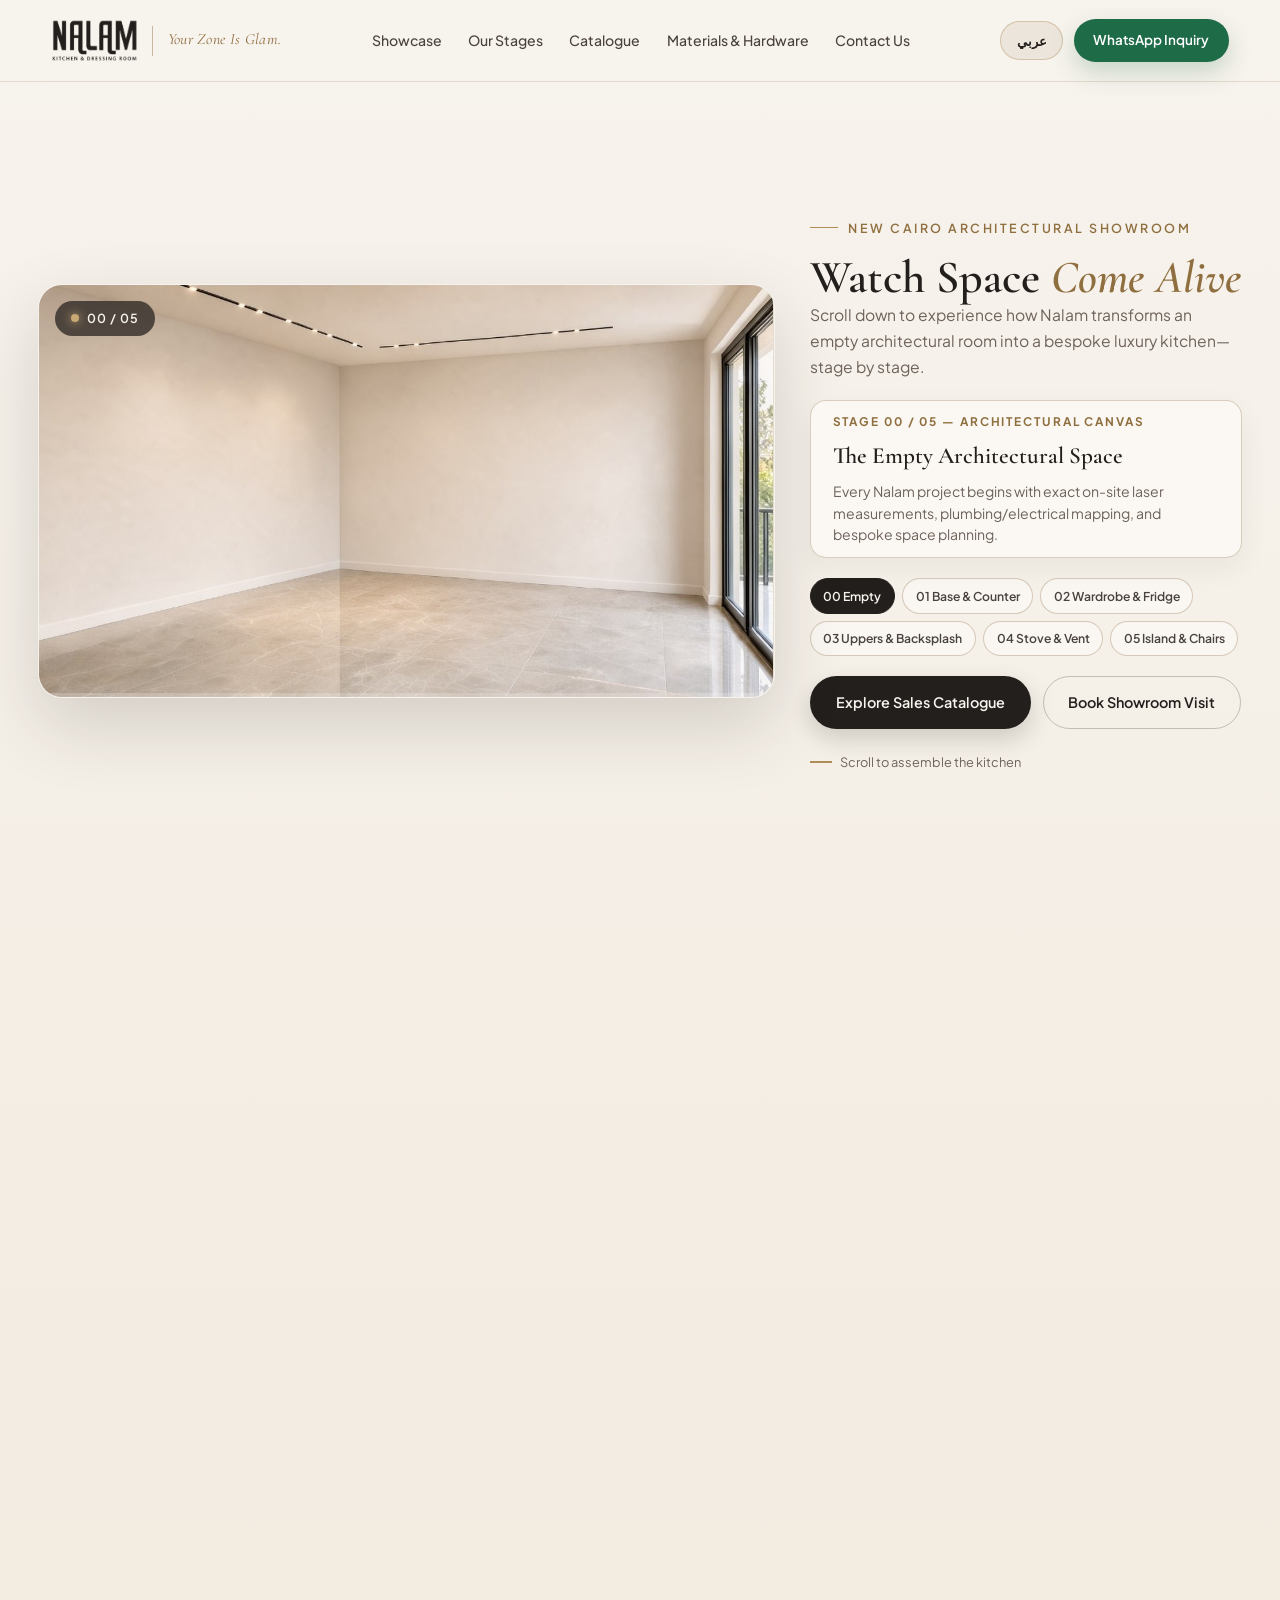
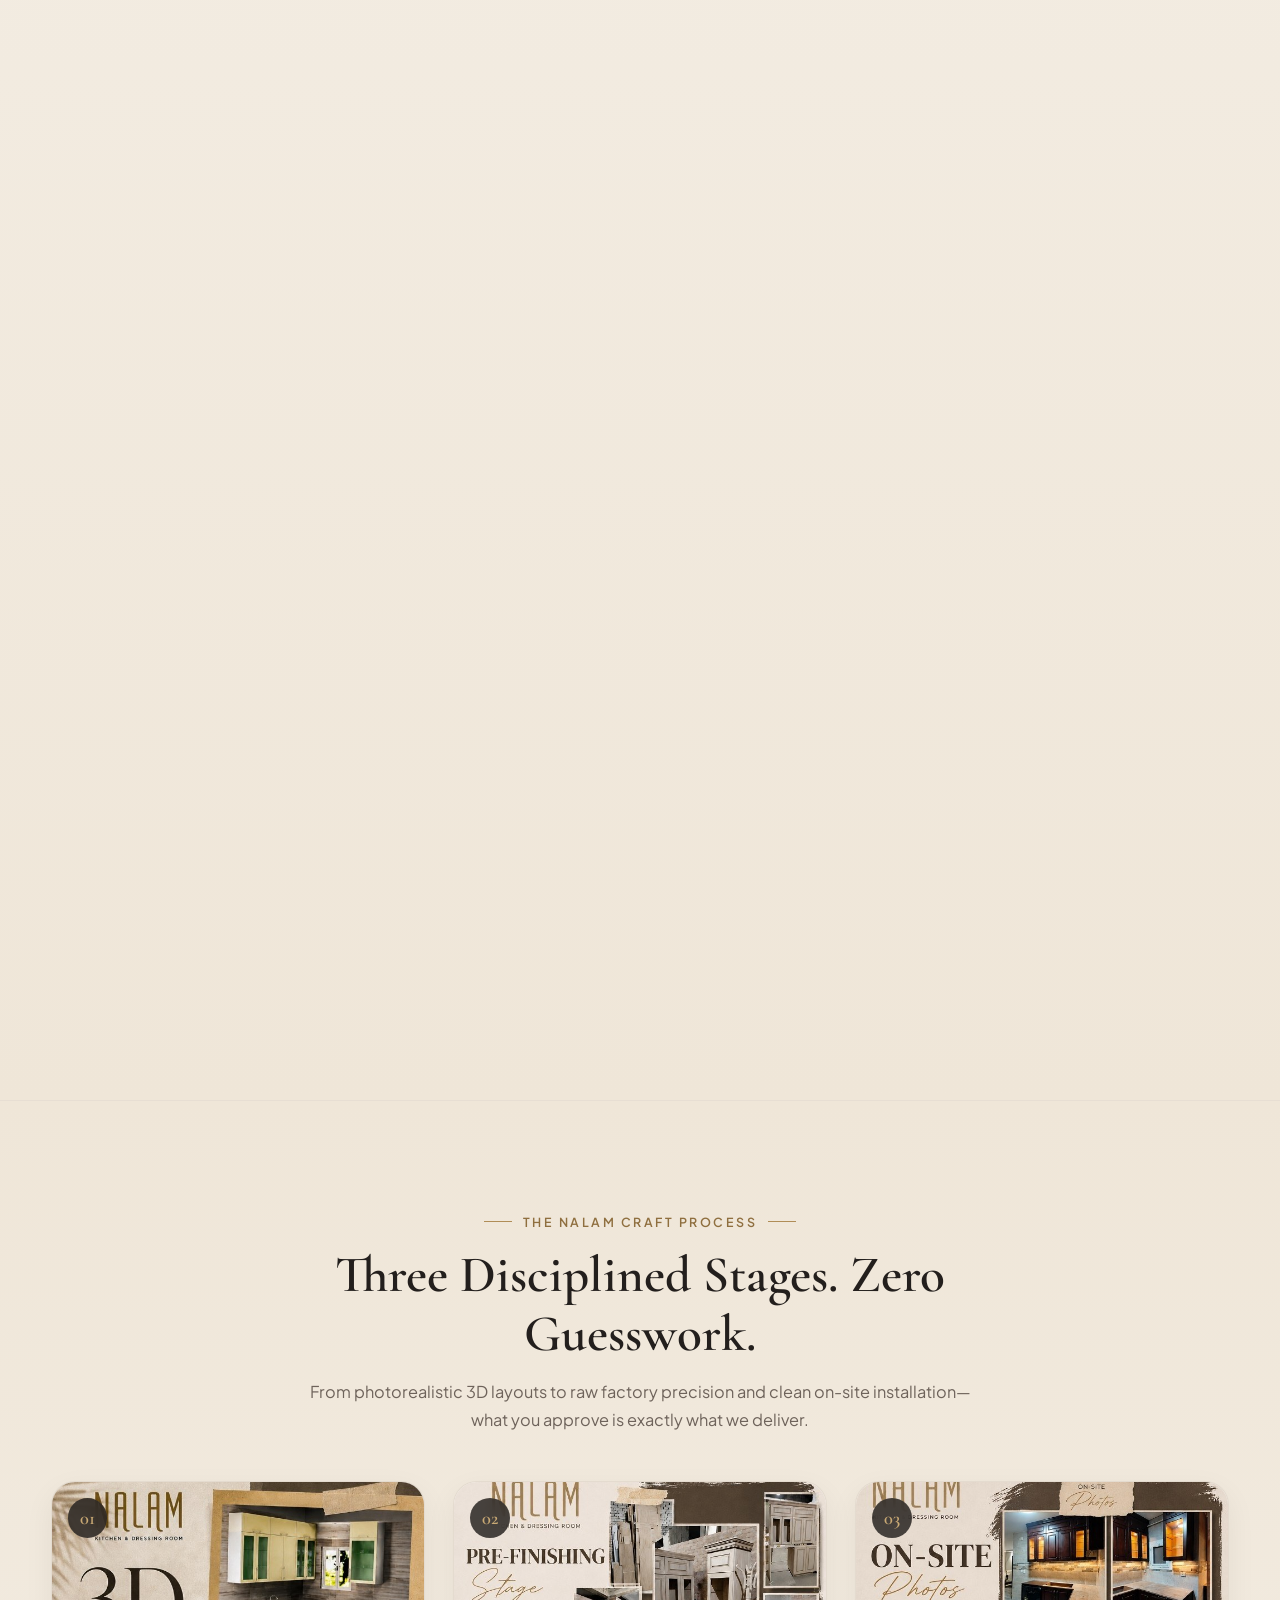
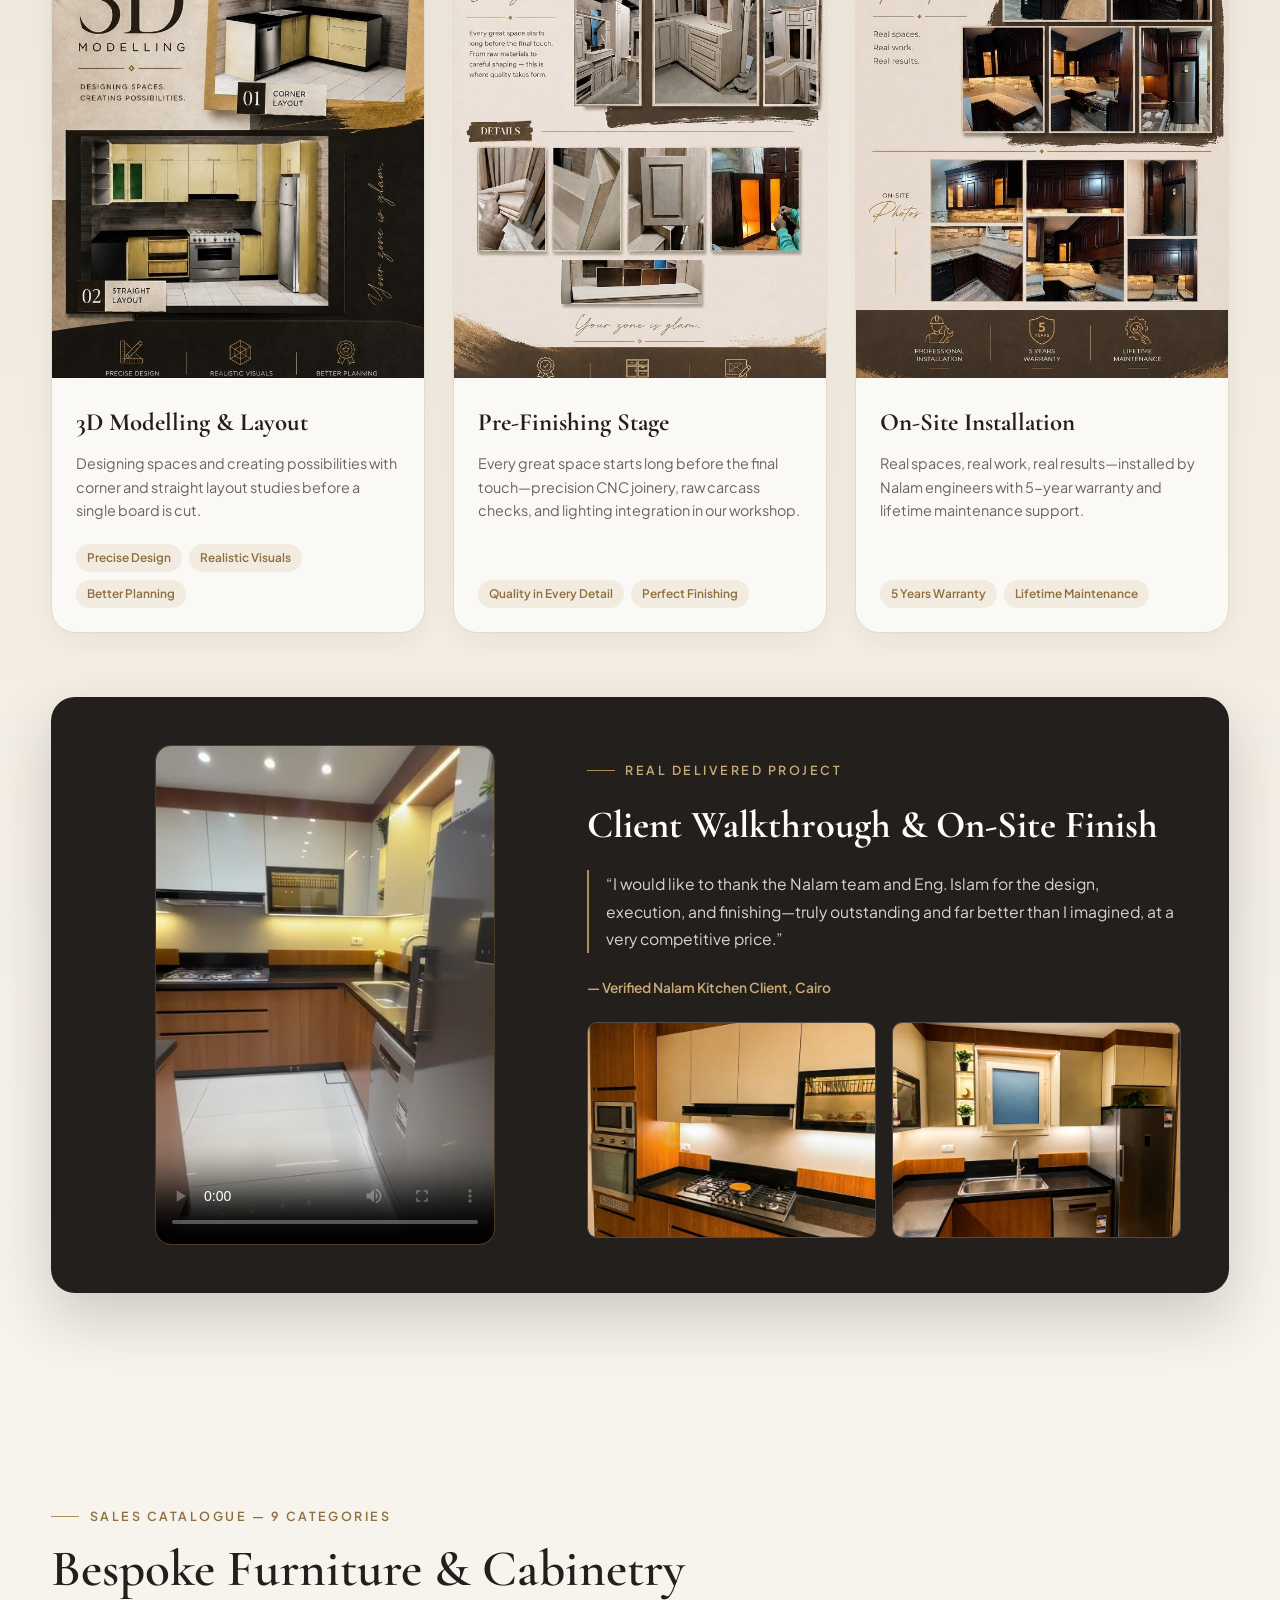
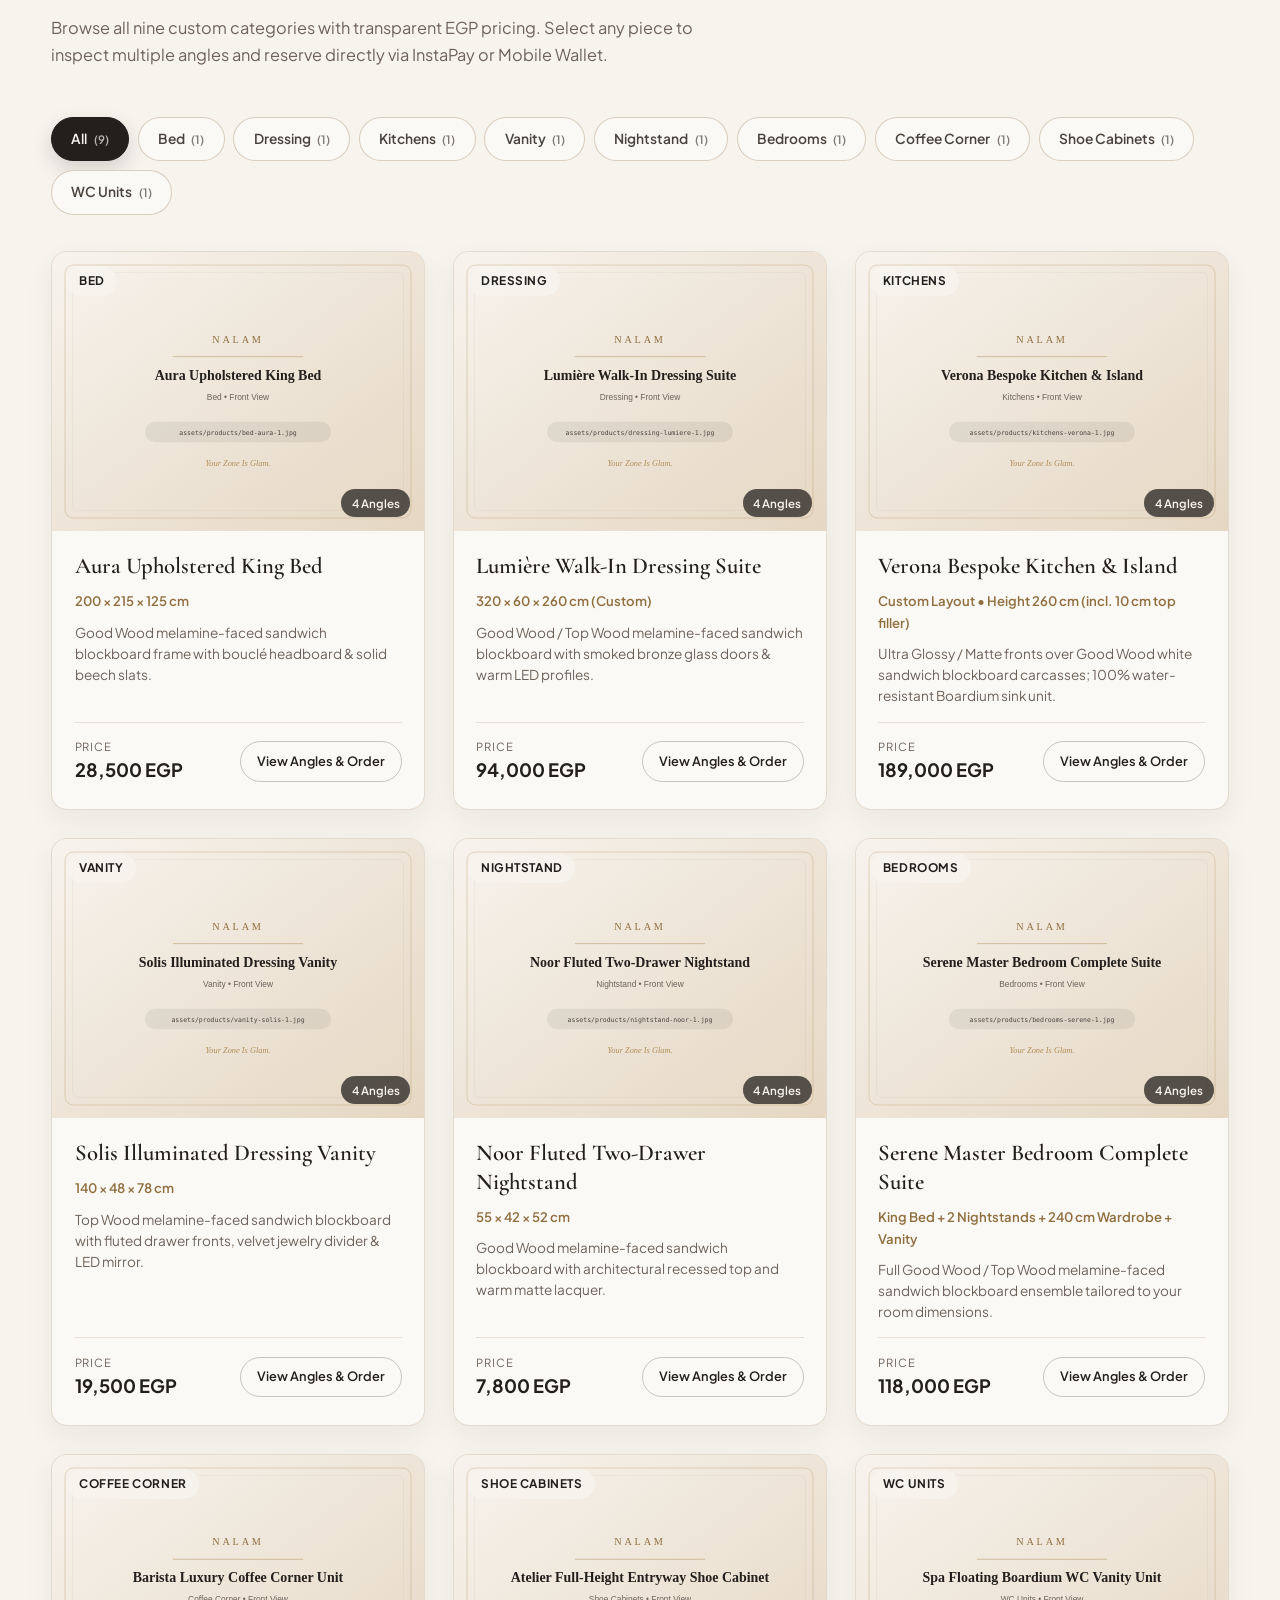
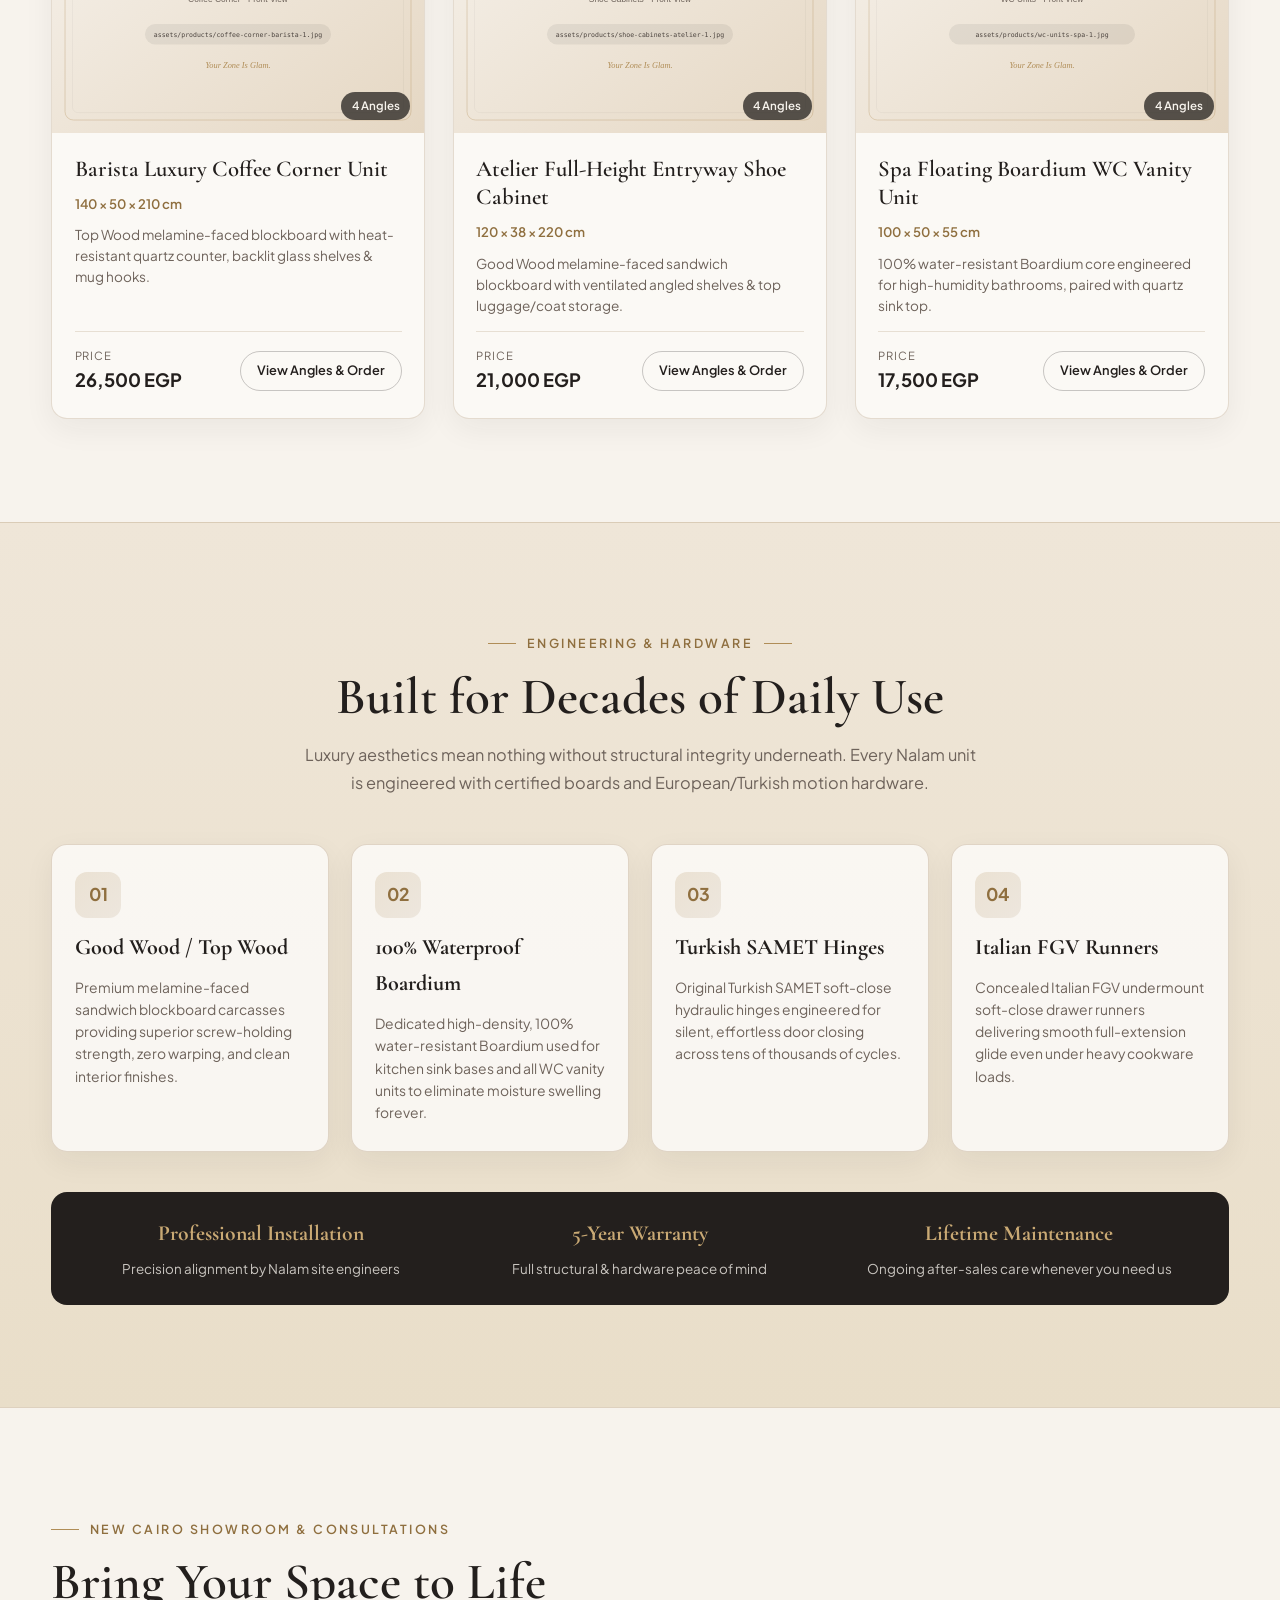
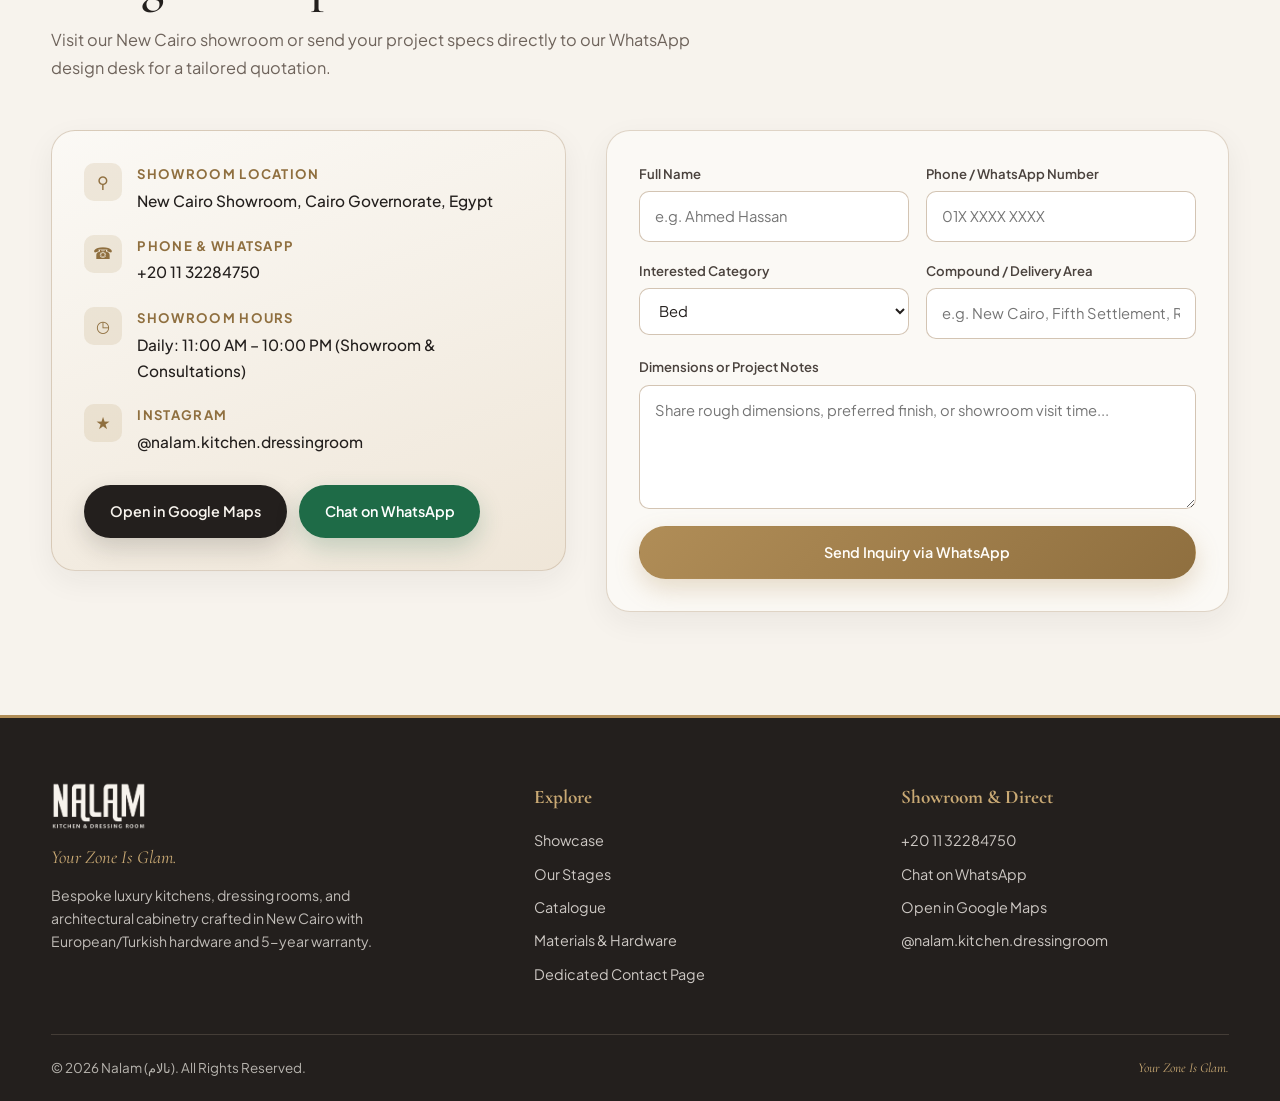
==== index.html @ 6b7f54b6 "Last Sync: 2026-11-19 06:26 (Mobile)" ====
<!DOCTYPE html>
<html lang="en" dir="ltr">
<head>
  <meta charset="UTF-8">
  <meta name="viewport" content="width=device-width, initial-scale=1.0">
  <title>Nalam (نالام) — Custom Kitchens, Dressing Rooms &amp; Luxury Furniture | New Cairo</title>
  <meta name="description" content="Nalam (نالام) — Your Zone Is Glam. Luxury custom kitchens, dressing rooms, and bespoke furniture crafted in New Cairo, Egypt with Good Wood, Boardium, SAMET, and FGV hardware.">
  <link rel="preconnect" href="https://fonts.googleapis.com">
  <link rel="preconnect" href="https://fonts.gstatic.com" crossorigin>
  <link href="https://fonts.googleapis.com/css2?family=Amiri:wght@400;700&family=Cairo:wght@400;500;600;700&family=Cormorant+Garamond:ital,wght@0,500;0,600;0,700;1,400;1,600&family=Plus+Jakarta+Sans:wght@400;500;600;700&display=swap" rel="stylesheet">
  <link rel="stylesheet" href="css/style.css">
</head>
<body>

  <!-- Sticky Glassmorphism Beige Header -->
  <header class="site-header" id="top">
    <div class="container header-inner">
      <a href="#top" class="brand-lockup" aria-label="Nalam Home">
        <img src="assets/logo.png" alt="Nalam — Kitchen &amp; Dressing Room" class="brand-logo">
        <span class="brand-divider" aria-hidden="true"></span>
        <span class="brand-slogan">Your Zone Is Glam.</span>
      </a>

      <nav aria-label="Primary Navigation">
        <ul class="nav-links">
          <li><a href="#showcase" data-i18n="nav_showcase">Showcase</a></li>
          <li><a href="#stages" data-i18n="nav_stages">Our Stages</a></li>
          <li><a href="#catalogue" data-i18n="nav_catalogue">Catalogue</a></li>
          <li><a href="#materials" data-i18n="nav_materials">Materials &amp; Hardware</a></li>
          <li><a href="contact.html" data-i18n="nav_contact">Contact Us</a></li>
        </ul>
      </nav>

      <div class="header-actions">
        <button type="button" class="lang-toggle" data-lang-toggle aria-label="Switch Language">
          <span data-i18n="lang_btn">عربي</span>
        </button>
        <a href="https://wa.me/201132284750" target="_blank" rel="noopener noreferrer" class="btn btn-wa header-wa" data-i18n="nav_wa">WhatsApp Inquiry</a>
        <button type="button" class="menu-btn" id="mobileMenuBtn" aria-label="Menu" aria-expanded="false">&#9776;</button>
      </div>
    </div>
  </header>

  <!-- Mobile Navigation Drawer -->
  <div class="mobile-drawer" id="mobileDrawer">
    <ul>
      <li><a href="#showcase" data-i18n="nav_showcase">Showcase</a></li>
      <li><a href="#stages" data-i18n="nav_stages">Our Stages</a></li>
      <li><a href="#catalogue" data-i18n="nav_catalogue">Catalogue</a></li>
      <li><a href="#materials" data-i18n="nav_materials">Materials &amp; Hardware</a></li>
      <li><a href="contact.html" data-i18n="nav_contact">Contact Us</a></li>
    </ul>
    <a href="https://wa.me/201132284750" target="_blank" rel="noopener noreferrer" class="btn btn-wa" style="width:100%;" data-i18n="nav_wa">WhatsApp Inquiry</a>
  </div>

  <!-- Hero Scroll-Reveal 5-Stage Kitchen Transformation -->
  <section id="showcase" class="hero-scroll-track">
    <div class="hero-sticky">
      <div class="hero-shell">
        <div class="room-stage-frame">
          <img src="assets/room-empty.jpg" alt="Empty Architectural Room" class="room-layer base-layer">
          <img src="assets/stage-1-base.jpg" alt="Stage 1: Base Cabinets and Countertop" class="room-layer" data-stage="1">
          <img src="assets/stage-2-tall.jpg" alt="Stage 2: Tall Wardrobe Tower and Refrigerator" class="room-layer" data-stage="2">
          <img src="assets/stage-3-upper.jpg" alt="Stage 3: Upper Cabinets and Marble Backsplash" class="room-layer" data-stage="3">
          <img src="assets/stage-4-appliances.jpg" alt="Stage 4: Built-in Stove and Chimney Air Vent" class="room-layer" data-stage="4">
          <img src="assets/room-furnished.jpg" alt="Stage 5: Completed Luxury Kitchen with Island and Chairs" class="room-layer" data-stage="5">

          <div class="stage-badge-overlay">
            <span class="stage-badge-dot"></span>
            <span id="stageBadgeText">00 / 05</span>
          </div>
          <div class="stage-progress-bar">
            <div class="stage-progress-fill" id="stageProgressFill"></div>
          </div>
        </div>

        <div class="hero-editorial-panel">
          <div>
            <div class="eyebrow" data-i18n="hero_eyebrow">NEW CAIRO ARCHITECTURAL SHOWROOM</div>
            <h1 class="hero-title">
              <span style="color:inherit;font-style:normal;" data-i18n="hero_title_1">Watch Space</span>
              <span data-i18n="hero_title_em">Come Alive</span>
            </h1>
            <p class="hero-lead" data-i18n="hero_lead">Scroll down to experience how Nalam transforms an empty architectural room into a bespoke luxury kitchen—stage by stage.</p>
          </div>

          <div class="stage-callout-stack">
            <div class="stage-card active" data-stage-card="0">
              <div class="stage-card-step" data-i18n="stage_0_num">STAGE 00 / 05 — ARCHITECTURAL CANVAS</div>
              <h3 data-i18n="stage_0_title">The Empty Architectural Space</h3>
              <p data-i18n="stage_0_desc">Every Nalam project begins with exact on-site laser measurements, plumbing/electrical mapping, and bespoke space planning.</p>
            </div>
            <div class="stage-card" data-stage-card="1">
              <div class="stage-card-step" data-i18n="stage_1_num">STAGE 01 / 05 — FOUNDATION</div>
              <h3 data-i18n="stage_1_title">Base Cabinets &amp; Marble Countertop</h3>
              <p data-i18n="stage_1_desc">Precision-built Good Wood sandwich blockboard base units with 100% waterproof Boardium sink carcass and honed veined marble countertop.</p>
            </div>
            <div class="stage-card" data-stage-card="2">
              <div class="stage-card-step" data-i18n="stage_2_num">STAGE 02 / 05 — VERTICAL ARCHITECTURE</div>
              <h3 data-i18n="stage_2_title">Tall Wardrobe Tower &amp; Refrigerator</h3>
              <p data-i18n="stage_2_desc">Full-height pantry cabinetry seamlessly integrating the stainless French-door refrigerator alongside the built-in microwave and oven tower.</p>
            </div>
            <div class="stage-card" data-stage-card="3">
              <div class="stage-card-step" data-i18n="stage_3_num">STAGE 03 / 05 — ELEVATION &amp; LIGHT</div>
              <h3 data-i18n="stage_3_title">Upper Cabinets &amp; Illuminated Backsplash</h3>
              <p data-i18n="stage_3_desc">Full-height upper cabinetry with smoked glass showcase, warm recessed LED profiles, and book-matched veined marble backsplash.</p>
            </div>
            <div class="stage-card" data-stage-card="4">
              <div class="stage-card-step" data-i18n="stage_4_num">STAGE 04 / 05 — CULINARY HARDWARE</div>
              <h3 data-i18n="stage_4_title">Built-In Stove &amp; Chimney Air Vent</h3>
              <p data-i18n="stage_4_desc">Flush-mounted induction/gas cooktop paired with a matte black architectural chimney hood for clean airflow and sleek lines.</p>
            </div>
            <div class="stage-card" data-stage-card="5">
              <div class="stage-card-step" data-i18n="stage_5_num">STAGE 05 / 05 — THE CENTERPIECE</div>
              <h3 data-i18n="stage_5_title">Center Island &amp; Barstool Seating</h3>
              <p data-i18n="stage_5_desc">The completed Nalam kitchen: a generous veined marble island with deep storage drawers and six tailored barstools. Your Zone Is Glam.</p>
            </div>
          </div>

          <div class="stage-pills" aria-label="Kitchen Assembly Stages">
            <button type="button" class="stage-pill active" data-stage-btn="0" data-i18n="pill_0">00 Empty</button>
            <button type="button" class="stage-pill" data-stage-btn="1" data-i18n="pill_1">01 Base &amp; Counter</button>
            <button type="button" class="stage-pill" data-stage-btn="2" data-i18n="pill_2">02 Wardrobe &amp; Fridge</button>
            <button type="button" class="stage-pill" data-stage-btn="3" data-i18n="pill_3">03 Uppers &amp; Backsplash</button>
            <button type="button" class="stage-pill" data-stage-btn="4" data-i18n="pill_4">04 Stove &amp; Vent</button>
            <button type="button" class="stage-pill" data-stage-btn="5" data-i18n="pill_5">05 Island &amp; Chairs</button>
          </div>

          <div class="hero-cta-row">
            <a href="#catalogue" class="btn btn-primary" data-i18n="hero_cta_cat">Explore Sales Catalogue</a>
            <a href="#contact" class="btn btn-outline" data-i18n="hero_cta_book">Book Showroom Visit</a>
          </div>

          <div class="scroll-cue">
            <span class="scroll-cue-line"></span>
            <span data-i18n="hero_scroll_cue">Scroll to assemble the kitchen</span>
          </div>
        </div>
      </div>
    </div>
  </section>

  <!-- Craftsmanship Stages & Real Project Spotlight -->
  <section id="stages" class="section-pad stages-section">
    <div class="container">
      <div class="section-header centered">
        <div class="eyebrow" data-i18n="stages_eyebrow">THE NALAM CRAFT PROCESS</div>
        <h2 class="section-title" data-i18n="stages_title">Three Disciplined Stages. Zero Guesswork.</h2>
        <p class="section-subtitle" data-i18n="stages_sub">From photorealistic 3D layouts to raw factory precision and clean on-site installation—what you approve is exactly what we deliver.</p>
      </div>

      <div class="journey-grid">
        <article class="journey-card">
          <div class="journey-img-wrap">
            <img src="assets/stage-3d.jpg" alt="Nalam Stage 1: 3D Modelling" loading="lazy" data-zoomable>
            <span class="journey-num">01</span>
          </div>
          <div class="journey-body">
            <h3 data-i18n="journey_1_title">3D Modelling &amp; Layout</h3>
            <p data-i18n="journey_1_desc">Designing spaces and creating possibilities with corner and straight layout studies before a single board is cut.</p>
            <div class="journey-tags">
              <span class="journey-tag">Precise Design</span>
              <span class="journey-tag">Realistic Visuals</span>
              <span class="journey-tag">Better Planning</span>
            </div>
          </div>
        </article>

        <article class="journey-card">
          <div class="journey-img-wrap">
            <img src="assets/stage-prefinish.jpg" alt="Nalam Stage 2: Pre-Finishing Stage" loading="lazy" data-zoomable>
            <span class="journey-num">02</span>
          </div>
          <div class="journey-body">
            <h3 data-i18n="journey_2_title">Pre-Finishing Stage</h3>
            <p data-i18n="journey_2_desc">Every great space starts long before the final touch—precision CNC joinery, raw carcass checks, and lighting integration in our workshop.</p>
            <div class="journey-tags">
              <span class="journey-tag">Quality in Every Detail</span>
              <span class="journey-tag">Perfect Finishing</span>
            </div>
          </div>
        </article>

        <article class="journey-card">
          <div class="journey-img-wrap">
            <img src="assets/stage-onsite.jpg" alt="Nalam Stage 3: On-Site Photos" loading="lazy" data-zoomable>
            <span class="journey-num">03</span>
          </div>
          <div class="journey-body">
            <h3 data-i18n="journey_3_title">On-Site Installation</h3>
            <p data-i18n="journey_3_desc">Real spaces, real work, real results—installed by Nalam engineers with 5-year warranty and lifetime maintenance support.</p>
            <div class="journey-tags">
              <span class="journey-tag">5 Years Warranty</span>
              <span class="journey-tag">Lifetime Maintenance</span>
            </div>
          </div>
        </article>
      </div>

      <!-- Real Client Kitchen Walkthrough & Watermark-Free Photos -->
      <div class="spotlight-box">
        <div class="spotlight-video-wrap">
          <video controls playsinline preload="metadata" poster="assets/kitchen-walkthrough-poster.jpg">
            <source src="assets/kitchen-walkthrough.mp4" type="video/mp4">
          </video>
        </div>
        <div class="spotlight-content">
          <div class="eyebrow" data-i18n="spotlight_eyebrow">REAL DELIVERED PROJECT</div>
          <h3 data-i18n="spotlight_title">Client Walkthrough &amp; On-Site Finish</h3>
          <blockquote class="spotlight-quote" data-i18n="spotlight_quote">
            “I would like to thank the Nalam team and Eng. Islam for the design, execution, and finishing—truly outstanding and far better than I imagined, at a very competitive price.”
          </blockquote>
          <p style="font-size:0.86rem;color:var(--gold-light);margin-bottom:1.4rem;font-weight:600;" data-i18n="spotlight_credit">— Verified Nalam Kitchen Client, Cairo</p>
          <div class="spotlight-photos">
            <img src="assets/project-kitchen-1.jpg" alt="Completed Nalam Wood &amp; Cream Kitchen — Stove Wall" loading="lazy" data-zoomable>
            <img src="assets/project-kitchen-2.jpg" alt="Completed Nalam Wood &amp; Cream Kitchen — Sink &amp; Fridge Wall" loading="lazy" data-zoomable>
          </div>
        </div>
      </div>
    </div>
  </section>

  <!-- Interactive 9-Category Sales Catalogue -->
  <section id="catalogue" class="section-pad catalogue-section">
    <div class="container">
      <div class="section-header">
        <div class="eyebrow" data-i18n="cat_eyebrow">SALES CATALOGUE — 9 CATEGORIES</div>
        <h2 class="section-title" data-i18n="cat_title">Bespoke Furniture &amp; Cabinetry</h2>
        <p class="section-subtitle" data-i18n="cat_sub">Browse all nine custom categories with transparent EGP pricing. Select any piece to inspect multiple angles and reserve directly via InstaPay or Mobile Wallet.</p>
      </div>

      <div class="filter-bar" id="catalogueFilterBar" role="tablist" aria-label="Furniture Categories"></div>
      <div class="catalogue-grid" id="catalogueGrid"></div>
    </div>
  </section>

  <!-- Materials & Hardware Section -->
  <section id="materials" class="section-pad materials-section">
    <div class="container">
      <div class="section-header centered">
        <div class="eyebrow" data-i18n="mat_eyebrow">ENGINEERING &amp; HARDWARE</div>
        <h2 class="section-title" data-i18n="mat_title">Built for Decades of Daily Use</h2>
        <p class="section-subtitle" data-i18n="mat_sub">Luxury aesthetics mean nothing without structural integrity underneath. Every Nalam unit is engineered with certified boards and European/Turkish motion hardware.</p>
      </div>

      <div class="materials-grid">
        <div class="material-card">
          <div class="material-icon">01</div>
          <h3 data-i18n="mat_1_title">Good Wood / Top Wood</h3>
          <p data-i18n="mat_1_desc">Premium melamine-faced sandwich blockboard carcasses providing superior screw-holding strength, zero warping, and clean interior finishes.</p>
        </div>
        <div class="material-card">
          <div class="material-icon">02</div>
          <h3 data-i18n="mat_2_title">100% Waterproof Boardium</h3>
          <p data-i18n="mat_2_desc">Dedicated high-density, 100% water-resistant Boardium used for kitchen sink bases and all WC vanity units to eliminate moisture swelling forever.</p>
        </div>
        <div class="material-card">
          <div class="material-icon">03</div>
          <h3 data-i18n="mat_3_title">Turkish SAMET Hinges</h3>
          <p data-i18n="mat_3_desc">Original Turkish SAMET soft-close hydraulic hinges engineered for silent, effortless door closing across tens of thousands of cycles.</p>
        </div>
        <div class="material-card">
          <div class="material-icon">04</div>
          <h3 data-i18n="mat_4_title">Italian FGV Runners</h3>
          <p data-i18n="mat_4_desc">Concealed Italian FGV undermount soft-close drawer runners delivering smooth full-extension glide even under heavy cookware loads.</p>
        </div>
      </div>

      <div class="warranty-strip">
        <div class="warranty-item">
          <strong data-i18n="war_1_t">Professional Installation</strong>
          <span data-i18n="war_1_s">Precision alignment by Nalam site engineers</span>
        </div>
        <div class="warranty-item">
          <strong data-i18n="war_2_t">5-Year Warranty</strong>
          <span data-i18n="war_2_s">Full structural &amp; hardware peace of mind</span>
        </div>
        <div class="warranty-item">
          <strong data-i18n="war_3_t">Lifetime Maintenance</strong>
          <span data-i18n="war_3_s">Ongoing after-sales care whenever you need us</span>
        </div>
      </div>
    </div>
  </section>

  <!-- Contact Us & New Cairo Showroom Section -->
  <section id="contact" class="section-pad contact-section">
    <div class="container">
      <div class="section-header">
        <div class="eyebrow" data-i18n="contact_eyebrow">NEW CAIRO SHOWROOM &amp; CONSULTATIONS</div>
        <h2 class="section-title" data-i18n="contact_title">Bring Your Space to Life</h2>
        <p class="section-subtitle" data-i18n="contact_sub">Visit our New Cairo showroom or send your project specs directly to our WhatsApp design desk for a tailored quotation.</p>
      </div>

      <div class="contact-grid">
        <div class="showroom-card">
          <div class="showroom-item">
            <div class="showroom-dot">&#9906;</div>
            <div>
              <h4 data-i18n="lbl_location">Showroom Location</h4>
              <p data-config-address>New Cairo Showroom, Cairo Governorate, Egypt</p>
            </div>
          </div>
          <div class="showroom-item">
            <div class="showroom-dot">&#9742;</div>
            <div>
              <h4 data-i18n="lbl_phone">Phone &amp; WhatsApp</h4>
              <a href="tel:+201132284750" dir="ltr">+20 11 32284750</a>
            </div>
          </div>
          <div class="showroom-item">
            <div class="showroom-dot">&#9719;</div>
            <div>
              <h4 data-i18n="lbl_hours">Showroom Hours</h4>
              <p data-config-hours>Daily: 11:00 AM – 10:00 PM (Showroom &amp; Consultations)</p>
            </div>
          </div>
          <div class="showroom-item">
            <div class="showroom-dot">&#9733;</div>
            <div>
              <h4 data-i18n="lbl_social">Instagram</h4>
              <a href="https://www.instagram.com/nalam.kitchen.dressingroom/" target="_blank" rel="noopener noreferrer">@nalam.kitchen.dressingroom</a>
            </div>
          </div>

          <div class="showroom-actions">
            <a href="https://maps.app.goo.gl/vt4eZUMmj4ZkwLQM6" target="_blank" rel="noopener noreferrer" class="btn btn-primary" data-i18n="btn_maps">Open in Google Maps</a>
            <a href="https://wa.me/201132284750" target="_blank" rel="noopener noreferrer" class="btn btn-wa" data-i18n="btn_wa_direct">Chat on WhatsApp</a>
          </div>
        </div>

        <form class="inquiry-form" data-wa-inquiry-form>
          <div class="form-group">
            <label for="inqName" data-i18n="form_name">Full Name</label>
            <input id="inqName" name="name" type="text" required data-i18n-placeholder="form_name_ph" placeholder="e.g. Ahmed Hassan">
          </div>
          <div class="form-group">
            <label for="inqPhone" data-i18n="form_phone">Phone / WhatsApp Number</label>
            <input id="inqPhone" name="phone" type="tel" required dir="ltr" data-i18n-placeholder="form_phone_ph" placeholder="01X XXXX XXXX">
          </div>
          <div class="form-group">
            <label for="inqCat" data-i18n="form_category">Interested Category</label>
            <select id="inqCat" name="category" data-inquiry-cat-select></select>
          </div>
          <div class="form-group">
            <label for="inqArea" data-i18n="form_area">Compound / Delivery Area</label>
            <input id="inqArea" name="area" type="text" required data-i18n-placeholder="form_area_ph" placeholder="e.g. New Cairo, Fifth Settlement, Rehab">
          </div>
          <div class="form-group full">
            <label for="inqNotes" data-i18n="form_notes">Dimensions or Project Notes</label>
            <textarea id="inqNotes" name="notes" rows="4" data-i18n-placeholder="form_notes_ph" placeholder="Share rough dimensions, preferred finish, or showroom visit time..."></textarea>
          </div>
          <div class="form-group full">
            <button type="submit" class="btn btn-gold" style="width:100%;" data-i18n="form_submit">Send Inquiry via WhatsApp</button>
          </div>
        </form>
      </div>
    </div>
  </section>

  <!-- Global Footer -->
  <footer class="site-footer">
    <div class="container">
      <div class="footer-grid">
        <div>
          <img src="assets/logo-light.png" alt="Nalam — Kitchen &amp; Dressing Room" class="footer-logo">
          <div class="footer-slogan">Your Zone Is Glam.</div>
          <p class="footer-desc" data-i18n="footer_desc">Bespoke luxury kitchens, dressing rooms, and architectural cabinetry crafted in New Cairo with European/Turkish hardware and 5-year warranty.</p>
        </div>

        <div class="footer-col">
          <h4 data-i18n="footer_nav_title">Explore</h4>
          <ul class="footer-links">
            <li><a href="#showcase" data-i18n="nav_showcase">Showcase</a></li>
            <li><a href="#stages" data-i18n="nav_stages">Our Stages</a></li>
            <li><a href="#catalogue" data-i18n="nav_catalogue">Catalogue</a></li>
            <li><a href="#materials" data-i18n="nav_materials">Materials &amp; Hardware</a></li>
            <li><a href="contact.html" data-i18n="footer_contact_page">Dedicated Contact Page</a></li>
          </ul>
        </div>

        <div class="footer-col">
          <h4 data-i18n="footer_contact_title">Showroom &amp; Direct</h4>
          <ul class="footer-links">
            <li><a href="tel:+201132284750" dir="ltr">+20 11 32284750</a></li>
            <li><a href="https://wa.me/201132284750" target="_blank" rel="noopener noreferrer" data-i18n="btn_wa_direct">Chat on WhatsApp</a></li>
            <li><a href="https://maps.app.goo.gl/vt4eZUMmj4ZkwLQM6" target="_blank" rel="noopener noreferrer" data-i18n="btn_maps">Open in Google Maps</a></li>
            <li><a href="https://www.instagram.com/nalam.kitchen.dressingroom/" target="_blank" rel="noopener noreferrer">@nalam.kitchen.dressingroom</a></li>
          </ul>
        </div>
      </div>

      <div class="footer-bottom">
        <span>© 2026 Nalam (نالام). All Rights Reserved.</span>
        <span style="font-family:var(--font-serif);font-style:italic;color:var(--gold-light);">Your Zone Is Glam.</span>
      </div>
    </div>
  </footer>

  <!-- Multi-View Product Lightbox Modal -->
  <div class="modal-backdrop" id="productModal" role="dialog" aria-modal="true" aria-labelledby="modalTitle">
    <div class="modal-panel">
      <button type="button" class="modal-close" id="modalCloseBtn" aria-label="Close">&times;</button>

      <div class="modal-gallery">
        <div class="modal-main-img-wrap">
          <img id="modalMainImg" src="" alt="Product Preview">
          <span class="modal-angle-label" id="modalAngleLabel">Front View</span>
        </div>
        <div class="modal-thumbs" id="modalThumbs"></div>
      </div>

      <div class="modal-details">
        <div class="eyebrow" id="modalCategory" style="margin-bottom:0.2rem;">Category</div>
        <h2 id="modalTitle">Product Title</h2>

        <div class="modal-price-bar">
          <span data-i18n="cat_starting" style="font-size:0.82rem;color:var(--espresso-muted);font-weight:600;">Price</span>
          <span class="modal-price-val" id="modalPrice">0 EGP</span>
        </div>

        <ul class="modal-specs-list">
          <li><strong data-i18n="modal_dims">Dimensions:</strong> <span id="modalDimsVal"></span></li>
          <li><strong data-i18n="modal_mat">Materials:</strong> <span id="modalMatVal"></span></li>
          <li><strong data-i18n="modal_hw">Hardware:</strong> <span id="modalHwVal"></span></li>
          <li><strong data-i18n="modal_fin">Featured Finish:</strong> <span id="modalFinVal"></span></li>
        </ul>

        <form class="order-box" id="modalOrderForm">
          <h4 data-i18n="modal_order_title">Reserve / Order via InstaPay or Mobile Wallet</h4>
          <div class="instapay-pill">
            <span><strong data-i18n="modal_instapay_lbl">InstaPay Address (Default):</strong> <code id="modalInstapayHandle">nalam@instapay</code></span>
            <button type="button" class="copy-btn" id="copyInstapayBtn" data-i18n="modal_copy">Copy</button>
          </div>
          <div class="order-grid">
            <input type="text" id="orderCustName" required data-i18n-placeholder="modal_cust_name" placeholder="Your Full Name">
            <input type="text" id="orderCustArea" required data-i18n-placeholder="modal_cust_area" placeholder="Delivery Area (e.g. New Cairo)">
            <select id="orderPayMethod" class="full">
              <option value="InstaPay" data-i18n="modal_pay_instapay">InstaPay (Instant Bank Transfer)</option>
              <option value="Mobile Wallet" data-i18n="modal_pay_wallet">Mobile Wallet (Vodafone / Orange / Etisalat Cash)</option>
            </select>
          </div>
          <button type="submit" class="btn btn-wa" style="width:100%;" data-i18n="modal_order_btn">Reserve / Order via WhatsApp</button>
          <p style="font-size:0.75rem;color:var(--espresso-muted);text-align:center;" data-i18n="modal_no_card">Zero credit card gateways — fast confirmation directly with Nalam sales on WhatsApp.</p>
        </form>
      </div>
    </div>
  </div>

  <!-- Fullscreen Zoom Lightbox for Stage & Real Project Photos -->
  <div class="zoom-modal" id="zoomModal" role="dialog" aria-modal="true">
    <img id="zoomModalImg" src="" alt="Zoomed Project Photo">
  </div>

  <!-- Toast -->
  <div class="toast" id="nalamToast" role="status" aria-live="polite"></div>

  <script src="js/products.js"></script>
  <script src="js/main.js"></script>
</body>
</html>
---- css/style.css ----
/* ==========================================================================
   NALAM (نالام) — Luxury Custom Furniture, Kitchens & Dressing Rooms
   Warm Luxury Beige Architectural Editorial Stylesheet (EN / AR RTL Ready)
   ========================================================================== */

:root {
  --bg-cream: #F7F3ED;
  --bg-sand: #EFE6D8;
  --bg-card: #FBF9F5;
  --bg-glass: rgba(247, 243, 237, 0.86);
  --taupe: #C8B6A0;
  --taupe-soft: rgba(200, 182, 160, 0.35);
  --espresso: #231F1D;
  --espresso-soft: #4A423D;
  --espresso-muted: #6E635B;
  --gold: #B08D57;
  --gold-light: #C9A974;
  --gold-dark: #8F6F3F;
  --border-subtle: rgba(35, 31, 29, 0.1);
  --shadow-soft: 0 18px 45px rgba(35, 31, 29, 0.08);
  --shadow-card: 0 10px 30px rgba(35, 31, 29, 0.06);
  --shadow-hover: 0 22px 50px rgba(35, 31, 29, 0.13);
  --radius-sm: 10px;
  --radius-md: 16px;
  --radius-lg: 24px;
  --font-serif: 'Cormorant Garamond', Georgia, 'Times New Roman', serif;
  --font-sans: 'Plus Jakarta Sans', -apple-system, BlinkMacSystemFont, 'Segoe UI', sans-serif;
  --font-ar: 'Cairo', 'Tajawal', sans-serif;
  --font-ar-serif: 'Amiri', 'Cairo', serif;
  --header-h: 82px;
  --transition: 0.35s cubic-bezier(0.22, 1, 0.36, 1);
}

*, *::before, *::after {
  box-sizing: border-box;
  margin: 0;
  padding: 0;
}

html {
  scroll-behavior: smooth;
  font-size: 16px;
  background: var(--bg-cream);
  color: var(--espresso);
}

body {
  font-family: var(--font-sans);
  background: linear-gradient(180deg, var(--bg-cream) 0%, var(--bg-sand) 50%, var(--bg-cream) 100%);
  color: var(--espresso);
  line-height: 1.65;
  overflow-x: hidden;
  -webkit-font-smoothing: antialiased;
}

html[dir="rtl"] body {
  font-family: var(--font-ar);
}

html[dir="rtl"] h1,
html[dir="rtl"] h2,
html[dir="rtl"] h3,
html[dir="rtl"] .serif {
  font-family: var(--font-ar-serif);
  letter-spacing: 0;
}

img, video {
  max-width: 100%;
  display: block;
}

a {
  color: inherit;
  text-decoration: none;
}

button, input, select, textarea {
  font: inherit;
  color: inherit;
}

.container {
  width: min(1240px, 92%);
  margin-inline: auto;
}

.serif {
  font-family: var(--font-serif);
}

.eyebrow {
  display: inline-flex;
  align-items: center;
  gap: 0.65rem;
  font-size: 0.78rem;
  font-weight: 600;
  letter-spacing: 0.2em;
  text-transform: uppercase;
  color: var(--gold-dark);
  margin-bottom: 0.85rem;
}

html[dir="rtl"] .eyebrow {
  letter-spacing: 0.04em;
  text-transform: none;
  font-size: 0.88rem;
}

.eyebrow::before {
  content: '';
  width: 28px;
  height: 1px;
  background: var(--gold);
}

.section-header {
  max-width: 680px;
  margin-bottom: 3rem;
}

.section-header.centered {
  margin-inline: auto;
  text-align: center;
}

.section-header.centered .eyebrow {
  justify-content: center;
}

.section-header.centered .eyebrow::after {
  content: '';
  width: 28px;
  height: 1px;
  background: var(--gold);
}

.section-title {
  font-family: var(--font-serif);
  font-size: clamp(2rem, 4vw, 3.25rem);
  font-weight: 600;
  line-height: 1.15;
  color: var(--espresso);
  margin-bottom: 0.9rem;
}

.section-subtitle {
  font-size: 1.02rem;
  color: var(--espresso-muted);
  line-height: 1.7;
}

.section-pad {
  padding-block: clamp(4.5rem, 8vw, 7rem);
}

/* ==========================================================================
   Buttons
   ========================================================================== */
.btn {
  display: inline-flex;
  align-items: center;
  justify-content: center;
  gap: 0.55rem;
  padding: 0.85rem 1.55rem;
  border-radius: 999px;
  font-size: 0.9rem;
  font-weight: 600;
  border: 1px solid transparent;
  cursor: pointer;
  transition: transform var(--transition), background var(--transition), border-color var(--transition), box-shadow var(--transition), color var(--transition);
  white-space: nowrap;
}

.btn:hover {
  transform: translateY(-2px);
}

.btn-primary {
  background: var(--espresso);
  color: var(--bg-cream);
  box-shadow: 0 10px 24px rgba(35, 31, 29, 0.18);
}

.btn-primary:hover {
  background: #36302D;
  box-shadow: 0 14px 30px rgba(35, 31, 29, 0.24);
}

.btn-gold {
  background: linear-gradient(135deg, var(--gold) 0%, var(--gold-dark) 100%);
  color: #FFFDF9;
  box-shadow: 0 10px 24px rgba(176, 141, 87, 0.28);
}

.btn-gold:hover {
  background: linear-gradient(135deg, var(--gold-light) 0%, var(--gold) 100%);
}

.btn-outline {
  background: transparent;
  border-color: rgba(35, 31, 29, 0.24);
  color: var(--espresso);
}

.btn-outline:hover {
  border-color: var(--gold);
  background: rgba(176, 141, 87, 0.08);
}

.btn-wa {
  background: #1E6B47;
  color: #FFFFFF;
  box-shadow: 0 10px 24px rgba(30, 107, 71, 0.22);
}

.btn-wa:hover {
  background: #175739;
}

/* ==========================================================================
   Sticky Glassmorphism Header
   ========================================================================== */
.site-header {
  position: fixed;
  inset-inline: 0;
  top: 0;
  z-index: 900;
  height: var(--header-h);
  background: var(--bg-glass);
  backdrop-filter: blur(18px);
  -webkit-backdrop-filter: blur(18px);
  border-bottom: 1px solid rgba(200, 182, 160, 0.45);
  transition: box-shadow var(--transition), background var(--transition);
}

.site-header.scrolled {
  background: rgba(247, 243, 237, 0.94);
  box-shadow: 0 10px 30px rgba(35, 31, 29, 0.07);
}

.header-inner {
  height: 100%;
  display: flex;
  align-items: center;
  justify-content: space-between;
  gap: 1.25rem;
}

.brand-lockup {
  display: flex;
  align-items: center;
  gap: 0.9rem;
  flex-shrink: 0;
}

.brand-logo {
  height: 44px;
  width: auto;
  object-fit: contain;
}

.brand-divider {
  width: 1px;
  height: 30px;
  background: var(--taupe);
}

.brand-slogan {
  font-family: var(--font-serif);
  font-style: italic;
  font-size: 0.98rem;
  color: var(--gold-dark);
  letter-spacing: 0.02em;
  line-height: 1.2;
}

.nav-links {
  display: flex;
  align-items: center;
  gap: 1.65rem;
  list-style: none;
}

.nav-links a {
  font-size: 0.88rem;
  font-weight: 500;
  color: var(--espresso-soft);
  position: relative;
  padding-block: 0.25rem;
  transition: color var(--transition);
}

.nav-links a::after {
  content: '';
  position: absolute;
  inset-inline-start: 0;
  bottom: -2px;
  width: 0;
  height: 1.5px;
  background: var(--gold);
  transition: width var(--transition);
}

.nav-links a:hover,
.nav-links a.active {
  color: var(--espresso);
}

.nav-links a:hover::after,
.nav-links a.active::after {
  width: 100%;
}

.header-actions {
  display: flex;
  align-items: center;
  gap: 0.7rem;
}

.lang-toggle {
  display: inline-flex;
  align-items: center;
  gap: 0.35rem;
  padding: 0.48rem 0.95rem;
  border-radius: 999px;
  background: rgba(200, 182, 160, 0.22);
  border: 1px solid rgba(176, 141, 87, 0.4);
  font-size: 0.82rem;
  font-weight: 600;
  color: var(--espresso);
  cursor: pointer;
  transition: var(--transition);
}

.lang-toggle:hover {
  background: rgba(176, 141, 87, 0.2);
  border-color: var(--gold);
}

.header-wa {
  padding: 0.58rem 1.15rem;
  font-size: 0.84rem;
}

.menu-btn {
  display: none;
  background: transparent;
  border: 1px solid var(--taupe);
  border-radius: 10px;
  width: 42px;
  height: 42px;
  align-items: center;
  justify-content: center;
  cursor: pointer;
  color: var(--espresso);
}

.mobile-drawer {
  display: none;
  position: fixed;
  top: var(--header-h);
  inset-inline: 0;
  background: rgba(247, 243, 237, 0.98);
  backdrop-filter: blur(20px);
  border-bottom: 1px solid var(--taupe);
  padding: 1.5rem 5%;
  z-index: 890;
  box-shadow: var(--shadow-soft);
}

.mobile-drawer.open {
  display: block;
}

.mobile-drawer ul {
  list-style: none;
  display: flex;
  flex-direction: column;
  gap: 1rem;
  margin-bottom: 1.25rem;
}

.mobile-drawer a {
  font-size: 1.05rem;
  font-weight: 500;
}

/* ==========================================================================
   Hero Scroll-Reveal Kitchen Transformation (280vh Sticky Track)
   ========================================================================== */
.hero-scroll-track {
  position: relative;
  height: 300vh;
  background: linear-gradient(180deg, #F7F3ED 0%, #EFE6D8 100%);
}

.hero-sticky {
  position: sticky;
  top: 0;
  height: 100vh;
  padding-top: var(--header-h);
  display: flex;
  flex-direction: column;
  justify-content: center;
  overflow: hidden;
}

.hero-shell {
  width: min(1320px, 94%);
  margin-inline: auto;
  display: grid;
  grid-template-columns: 1.45fr 0.85fr;
  gap: 2.2rem;
  align-items: center;
}

.room-stage-frame {
  position: relative;
  width: 100%;
  aspect-ratio: 16 / 9;
  border-radius: var(--radius-lg);
  overflow: hidden;
  background: #E6DCCD;
  box-shadow: 0 28px 70px rgba(35, 31, 29, 0.16);
  border: 1px solid rgba(255, 255, 255, 0.65);
}

.room-layer {
  position: absolute;
  inset: 0;
  width: 100%;
  height: 100%;
  object-fit: cover;
  opacity: 0;
  transform: translateY(28px) scale(1.015);
  transition: opacity 0.55s cubic-bezier(0.22, 1, 0.36, 1), transform 0.65s cubic-bezier(0.22, 1, 0.36, 1);
  will-change: opacity, transform;
}

.room-layer.base-layer {
  opacity: 1;
  transform: none;
  z-index: 1;
}

.room-layer.visible {
  opacity: 1;
  transform: translateY(0) scale(1);
}

.room-layer[data-stage="1"] { z-index: 2; }
.room-layer[data-stage="2"] { z-index: 3; }
.room-layer[data-stage="3"] { z-index: 4; }
.room-layer[data-stage="4"] { z-index: 5; }
.room-layer[data-stage="5"] { z-index: 6; }

.stage-badge-overlay {
  position: absolute;
  top: 1rem;
  inset-inline-start: 1rem;
  z-index: 10;
  display: inline-flex;
  align-items: center;
  gap: 0.55rem;
  padding: 0.45rem 0.95rem;
  border-radius: 999px;
  background: rgba(35, 31, 29, 0.72);
  backdrop-filter: blur(10px);
  color: #F7F3ED;
  font-size: 0.78rem;
  font-weight: 600;
  letter-spacing: 0.08em;
}

.stage-badge-dot {
  width: 8px;
  height: 8px;
  border-radius: 50%;
  background: var(--gold-light);
  box-shadow: 0 0 10px var(--gold-light);
}

.stage-progress-bar {
  position: absolute;
  inset-inline: 0;
  bottom: 0;
  height: 4px;
  background: rgba(247, 243, 237, 0.25);
  z-index: 10;
}

.stage-progress-fill {
  height: 100%;
  width: 0%;
  background: linear-gradient(90deg, var(--gold) 0%, var(--gold-light) 100%);
  transition: width 0.15s linear;
}

.hero-editorial-panel {
  display: flex;
  flex-direction: column;
  gap: 1.25rem;
}

.hero-title {
  font-family: var(--font-serif);
  font-size: clamp(2.1rem, 3.6vw, 3.35rem);
  font-weight: 600;
  line-height: 1.1;
  color: var(--espresso);
}

.hero-title span {
  color: var(--gold-dark);
  font-style: italic;
}

.hero-lead {
  font-size: 0.98rem;
  color: var(--espresso-muted);
}

.stage-callout-stack {
  position: relative;
  min-height: 158px;
}

.stage-card {
  position: absolute;
  inset: 0;
  background: rgba(251, 249, 245, 0.92);
  border: 1px solid rgba(200, 182, 160, 0.65);
  border-radius: var(--radius-md);
  padding: 1.2rem 1.35rem;
  box-shadow: var(--shadow-card);
  opacity: 0;
  pointer-events: none;
  transform: translateY(60px);
  transition: opacity 0.45s cubic-bezier(0.22, 1, 0.36, 1), transform 0.55s cubic-bezier(0.22, 1, 0.36, 1);
  display: flex;
  flex-direction: column;
  justify-content: center;
}

.stage-card.active {
  opacity: 1;
  pointer-events: auto;
  transform: translateY(0);
}

.stage-card-step {
  font-size: 0.74rem;
  font-weight: 700;
  letter-spacing: 0.16em;
  text-transform: uppercase;
  color: var(--gold-dark);
  margin-bottom: 0.35rem;
}

.stage-card h3 {
  font-family: var(--font-serif);
  font-size: 1.45rem;
  font-weight: 600;
  color: var(--espresso);
  margin-bottom: 0.35rem;
}

.stage-card p {
  font-size: 0.88rem;
  color: var(--espresso-muted);
  line-height: 1.55;
}

.stage-pills {
  display: flex;
  flex-wrap: wrap;
  gap: 0.45rem;
}

.stage-pill {
  padding: 0.42rem 0.78rem;
  border-radius: 999px;
  font-size: 0.76rem;
  font-weight: 600;
  background: rgba(251, 249, 245, 0.75);
  border: 1px solid rgba(200, 182, 160, 0.7);
  color: var(--espresso-soft);
  cursor: pointer;
  transition: var(--transition);
}

.stage-pill:hover {
  border-color: var(--gold);
}

.stage-pill.active {
  background: var(--espresso);
  border-color: var(--espresso);
  color: var(--bg-cream);
}

.hero-cta-row {
  display: flex;
  flex-wrap: wrap;
  gap: 0.75rem;
  align-items: center;
}

.scroll-cue {
  display: inline-flex;
  align-items: center;
  gap: 0.5rem;
  font-size: 0.8rem;
  color: var(--espresso-muted);
  margin-top: 0.15rem;
}

.scroll-cue-line {
  width: 22px;
  height: 2px;
  background: var(--gold);
  animation: pulseLine 1.8s infinite ease-in-out;
}

@keyframes pulseLine {
  0%, 100% { opacity: 0.4; transform: scaleX(0.7); }
  50% { opacity: 1; transform: scaleX(1.1); }
}

/* ==========================================================================
   3-Stage Craftsmanship Journey & Real Project Spotlight
   ========================================================================== */
.stages-section {
  background: linear-gradient(180deg, var(--bg-sand) 0%, var(--bg-cream) 100%);
  border-top: 1px solid rgba(200, 182, 160, 0.35);
}

.journey-grid {
  display: grid;
  grid-template-columns: repeat(3, 1fr);
  gap: 1.75rem;
}

.journey-card {
  background: var(--bg-card);
  border-radius: var(--radius-lg);
  overflow: hidden;
  border: 1px solid rgba(200, 182, 160, 0.45);
  box-shadow: var(--shadow-card);
  transition: transform var(--transition), box-shadow var(--transition);
  display: flex;
  flex-direction: column;
}

.journey-card:hover {
  transform: translateY(-6px);
  box-shadow: var(--shadow-hover);
}

.journey-img-wrap {
  position: relative;
  aspect-ratio: 3 / 4;
  overflow: hidden;
  background: #EAE0D1;
  cursor: pointer;
}

.journey-img-wrap img {
  width: 100%;
  height: 100%;
  object-fit: cover;
  transition: transform 0.6s ease;
}

.journey-card:hover .journey-img-wrap img {
  transform: scale(1.03);
}

.journey-num {
  position: absolute;
  top: 1rem;
  inset-inline-start: 1rem;
  background: rgba(35, 31, 29, 0.82);
  color: var(--gold-light);
  font-family: var(--font-serif);
  font-size: 1.15rem;
  font-weight: 600;
  padding: 0.3rem 0.75rem;
  border-radius: 999px;
  backdrop-filter: blur(8px);
}

.journey-body {
  padding: 1.5rem;
  display: flex;
  flex-direction: column;
  gap: 0.55rem;
  flex: 1;
}

.journey-body h3 {
  font-family: var(--font-serif);
  font-size: 1.55rem;
  color: var(--espresso);
}

.journey-body p {
  font-size: 0.9rem;
  color: var(--espresso-muted);
}

.journey-tags {
  display: flex;
  flex-wrap: wrap;
  gap: 0.45rem;
  margin-top: auto;
  padding-top: 0.75rem;
}

.journey-tag {
  font-size: 0.74rem;
  font-weight: 600;
  padding: 0.28rem 0.68rem;
  border-radius: 999px;
  background: rgba(176, 141, 87, 0.13);
  color: var(--gold-dark);
}

/* Real Kitchen Spotlight */
.spotlight-box {
  margin-top: 4rem;
  background: var(--espresso);
  color: var(--bg-cream);
  border-radius: var(--radius-lg);
  padding: clamp(1.75rem, 4vw, 3rem);
  display: grid;
  grid-template-columns: 0.95fr 1.25fr;
  gap: 2.25rem;
  align-items: center;
  box-shadow: 0 24px 60px rgba(35, 31, 29, 0.2);
}

.spotlight-video-wrap {
  border-radius: var(--radius-md);
  overflow: hidden;
  background: #141110;
  border: 1px solid rgba(176, 141, 87, 0.35);
  aspect-ratio: 9 / 14;
  max-height: 500px;
  margin-inline: auto;
  width: 100%;
  max-width: 340px;
}

.spotlight-video-wrap video {
  width: 100%;
  height: 100%;
  object-fit: cover;
}

.spotlight-content .eyebrow {
  color: var(--gold-light);
}

.spotlight-content h3 {
  font-family: var(--font-serif);
  font-size: clamp(1.8rem, 3vw, 2.5rem);
  margin-bottom: 0.8rem;
  color: #FFFDF9;
}

.spotlight-quote {
  font-size: 0.98rem;
  color: rgba(247, 243, 237, 0.85);
  border-inline-start: 2px solid var(--gold);
  padding-inline-start: 1.1rem;
  margin-bottom: 1.5rem;
  line-height: 1.75;
}

.spotlight-photos {
  display: grid;
  grid-template-columns: 1fr 1fr;
  gap: 1rem;
}

.spotlight-photos img {
  width: 100%;
  aspect-ratio: 4 / 3;
  object-fit: cover;
  border-radius: var(--radius-sm);
  border: 1px solid rgba(200, 182, 160, 0.28);
  cursor: pointer;
  transition: transform var(--transition);
}

.spotlight-photos img:hover {
  transform: scale(1.03);
}

/* ==========================================================================
   Interactive 9-Category Sales Catalogue
   ========================================================================== */
.catalogue-section {
  background: var(--bg-cream);
}

.filter-bar {
  display: flex;
  flex-wrap: wrap;
  gap: 0.55rem;
  margin-bottom: 2.25rem;
}

.filter-tab {
  padding: 0.62rem 1.2rem;
  border-radius: 999px;
  background: var(--bg-card);
  border: 1px solid rgba(200, 182, 160, 0.65);
  color: var(--espresso-soft);
  font-size: 0.86rem;
  font-weight: 600;
  cursor: pointer;
  transition: var(--transition);
  display: inline-flex;
  align-items: center;
  gap: 0.4rem;
}

.filter-tab:hover {
  border-color: var(--gold);
  color: var(--espresso);
}

.filter-tab.active {
  background: var(--espresso);
  border-color: var(--espresso);
  color: var(--bg-cream);
  box-shadow: 0 8px 20px rgba(35, 31, 29, 0.16);
}

.filter-count {
  font-size: 0.72rem;
  opacity: 0.7;
}

.catalogue-grid {
  display: grid;
  grid-template-columns: repeat(3, 1fr);
  gap: 1.75rem;
}

.product-card {
  background: var(--bg-card);
  border-radius: var(--radius-md);
  overflow: hidden;
  border: 1px solid rgba(200, 182, 160, 0.45);
  box-shadow: var(--shadow-card);
  display: flex;
  flex-direction: column;
  transition: transform var(--transition), box-shadow var(--transition), border-color var(--transition);
  cursor: pointer;
}

.product-card:hover {
  transform: translateY(-6px);
  box-shadow: var(--shadow-hover);
  border-color: var(--gold);
}

.product-media {
  position: relative;
  aspect-ratio: 4 / 3;
  background: linear-gradient(135deg, #EFE6D8 0%, #E5D7C3 100%);
  overflow: hidden;
}

.product-media img {
  width: 100%;
  height: 100%;
  object-fit: cover;
  transition: transform 0.55s ease;
}

.product-card:hover .product-media img {
  transform: scale(1.04);
}

.product-cat-badge {
  position: absolute;
  top: 0.9rem;
  inset-inline-start: 0.9rem;
  padding: 0.32rem 0.78rem;
  border-radius: 999px;
  background: rgba(247, 243, 237, 0.92);
  backdrop-filter: blur(8px);
  color: var(--espresso);
  font-size: 0.74rem;
  font-weight: 700;
  letter-spacing: 0.05em;
  text-transform: uppercase;
}

.product-views-badge {
  position: absolute;
  bottom: 0.85rem;
  inset-inline-end: 0.85rem;
  padding: 0.28rem 0.68rem;
  border-radius: 999px;
  background: rgba(35, 31, 29, 0.74);
  color: #F7F3ED;
  font-size: 0.72rem;
  font-weight: 600;
}

.product-body {
  padding: 1.35rem 1.4rem 1.45rem;
  display: flex;
  flex-direction: column;
  gap: 0.6rem;
  flex: 1;
}

.product-title {
  font-family: var(--font-serif);
  font-size: 1.42rem;
  font-weight: 600;
  color: var(--espresso);
  line-height: 1.25;
}

.product-dims {
  font-size: 0.82rem;
  color: var(--gold-dark);
  font-weight: 600;
}

.product-spec {
  font-size: 0.85rem;
  color: var(--espresso-muted);
  line-height: 1.55;
  flex: 1;
}

.product-footer {
  display: flex;
  align-items: center;
  justify-content: space-between;
  gap: 0.75rem;
  padding-top: 0.9rem;
  margin-top: 0.35rem;
  border-top: 1px solid rgba(200, 182, 160, 0.4);
}

.product-price {
  display: flex;
  flex-direction: column;
}

.product-price-label {
  font-size: 0.7rem;
  text-transform: uppercase;
  letter-spacing: 0.08em;
  color: var(--espresso-muted);
}

.product-price-val {
  font-size: 1.15rem;
  font-weight: 700;
  color: var(--espresso);
}

.product-view-btn {
  padding: 0.55rem 1rem;
  font-size: 0.8rem;
}

/* ==========================================================================
   Materials & Hardware Section
   ========================================================================== */
.materials-section {
  background: linear-gradient(180deg, var(--bg-sand) 0%, #E9DEC9 100%);
  border-block: 1px solid rgba(200, 182, 160, 0.45);
}

.materials-grid {
  display: grid;
  grid-template-columns: repeat(4, 1fr);
  gap: 1.4rem;
}

.material-card {
  background: rgba(251, 249, 245, 0.9);
  border: 1px solid rgba(200, 182, 160, 0.55);
  border-radius: var(--radius-md);
  padding: 1.65rem 1.45rem;
  box-shadow: var(--shadow-card);
  display: flex;
  flex-direction: column;
  gap: 0.7rem;
  transition: transform var(--transition);
}

.material-card:hover {
  transform: translateY(-4px);
}

.material-icon {
  width: 46px;
  height: 46px;
  border-radius: 12px;
  background: linear-gradient(135deg, rgba(176, 141, 87, 0.2), rgba(200, 182, 160, 0.25));
  color: var(--gold-dark);
  display: grid;
  place-items: center;
  font-weight: 700;
  font-size: 1.1rem;
}

.material-card h3 {
  font-family: var(--font-serif);
  font-size: 1.38rem;
  color: var(--espresso);
}

.material-card p {
  font-size: 0.87rem;
  color: var(--espresso-muted);
  line-height: 1.6;
}

.warranty-strip {
  margin-top: 2.5rem;
  background: var(--espresso);
  color: var(--bg-cream);
  border-radius: var(--radius-md);
  padding: 1.5rem 2rem;
  display: grid;
  grid-template-columns: repeat(3, 1fr);
  gap: 1.5rem;
  text-align: center;
}

.warranty-item strong {
  display: block;
  font-family: var(--font-serif);
  font-size: 1.35rem;
  color: var(--gold-light);
  margin-bottom: 0.2rem;
}

.warranty-item span {
  font-size: 0.84rem;
  color: rgba(247, 243, 237, 0.78);
}

/* ==========================================================================
   Contact & Showroom Section
   ========================================================================== */
.contact-section {
  background: var(--bg-cream);
}

.contact-grid {
  display: grid;
  grid-template-columns: 0.95fr 1.15fr;
  gap: 2.5rem;
  align-items: start;
}

.showroom-card {
  background: linear-gradient(160deg, #FBF9F5 0%, #EFE6D8 100%);
  border: 1px solid rgba(200, 182, 160, 0.6);
  border-radius: var(--radius-lg);
  padding: 2rem;
  box-shadow: var(--shadow-card);
  display: flex;
  flex-direction: column;
  gap: 1.35rem;
}

.showroom-item {
  display: flex;
  gap: 0.95rem;
  align-items: flex-start;
}

.showroom-dot {
  width: 38px;
  height: 38px;
  border-radius: 10px;
  background: rgba(176, 141, 87, 0.16);
  color: var(--gold-dark);
  display: grid;
  place-items: center;
  flex-shrink: 0;
}

.showroom-item h4 {
  font-size: 0.82rem;
  text-transform: uppercase;
  letter-spacing: 0.1em;
  color: var(--gold-dark);
  margin-bottom: 0.2rem;
}

.showroom-item p, .showroom-item a {
  font-size: 0.96rem;
  color: var(--espresso);
  font-weight: 500;
}

.showroom-actions {
  display: flex;
  flex-wrap: wrap;
  gap: 0.75rem;
  padding-top: 0.5rem;
}

.inquiry-form {
  background: var(--bg-card);
  border: 1px solid rgba(200, 182, 160, 0.55);
  border-radius: var(--radius-lg);
  padding: 2rem;
  box-shadow: var(--shadow-card);
  display: grid;
  grid-template-columns: 1fr 1fr;
  gap: 1.1rem;
}

.form-group {
  display: flex;
  flex-direction: column;
  gap: 0.4rem;
}

.form-group.full {
  grid-column: 1 / -1;
}

.form-group label {
  font-size: 0.82rem;
  font-weight: 600;
  color: var(--espresso-soft);
}

.form-group input,
.form-group select,
.form-group textarea {
  padding: 0.78rem 0.95rem;
  border-radius: var(--radius-sm);
  border: 1px solid rgba(200, 182, 160, 0.8);
  background: #FFFFFF;
  font-size: 0.92rem;
  transition: border-color var(--transition), box-shadow var(--transition);
}

.form-group input:focus,
.form-group select:focus,
.form-group textarea:focus {
  outline: none;
  border-color: var(--gold);
  box-shadow: 0 0 0 3px rgba(176, 141, 87, 0.15);
}

/* ==========================================================================
   Multi-View Product Modal / Lightbox
   ========================================================================== */
.modal-backdrop {
  position: fixed;
  inset: 0;
  z-index: 1200;
  background: rgba(24, 20, 18, 0.76);
  backdrop-filter: blur(8px);
  display: none;
  align-items: center;
  justify-content: center;
  padding: 1.25rem;
  overflow-y: auto;
}

.modal-backdrop.open {
  display: flex;
}

.modal-panel {
  width: min(1040px, 100%);
  max-height: 92vh;
  overflow-y: auto;
  background: var(--bg-cream);
  border-radius: var(--radius-lg);
  border: 1px solid rgba(200, 182, 160, 0.65);
  box-shadow: 0 32px 80px rgba(0, 0, 0, 0.35);
  position: relative;
  display: grid;
  grid-template-columns: 1.15fr 1fr;
}

.modal-close {
  position: absolute;
  top: 1rem;
  inset-inline-end: 1rem;
  z-index: 20;
  width: 40px;
  height: 40px;
  border-radius: 50%;
  border: 1px solid rgba(200, 182, 160, 0.7);
  background: rgba(247, 243, 237, 0.94);
  color: var(--espresso);
  font-size: 1.25rem;
  cursor: pointer;
  display: grid;
  place-items: center;
  transition: var(--transition);
}

.modal-close:hover {
  background: var(--espresso);
  color: var(--bg-cream);
}

.modal-gallery {
  padding: 1.5rem;
  background: linear-gradient(180deg, #EFE6D8 0%, #F7F3ED 100%);
  display: flex;
  flex-direction: column;
  gap: 1rem;
}

.modal-main-img-wrap {
  position: relative;
  aspect-ratio: 4 / 3;
  border-radius: var(--radius-md);
  overflow: hidden;
  background: #E4D7C5;
  border: 1px solid rgba(200, 182, 160, 0.5);
}

.modal-main-img-wrap img {
  width: 100%;
  height: 100%;
  object-fit: cover;
}

.modal-angle-label {
  position: absolute;
  bottom: 0.75rem;
  inset-inline-start: 0.75rem;
  padding: 0.3rem 0.75rem;
  border-radius: 999px;
  background: rgba(35, 31, 29, 0.78);
  color: #FFFDF9;
  font-size: 0.75rem;
  font-weight: 600;
}

.modal-thumbs {
  display: grid;
  grid-template-columns: repeat(4, 1fr);
  gap: 0.65rem;
}

.modal-thumb {
  border-radius: 10px;
  overflow: hidden;
  border: 2px solid transparent;
  background: #E7DCCB;
  cursor: pointer;
  padding: 0;
  text-align: center;
  transition: var(--transition);
}

.modal-thumb img {
  width: 100%;
  aspect-ratio: 4 / 3;
  object-fit: cover;
}

.modal-thumb span {
  display: block;
  font-size: 0.68rem;
  font-weight: 600;
  padding: 0.3rem 0.2rem;
  color: var(--espresso-soft);
  background: var(--bg-card);
}

.modal-thumb.active {
  border-color: var(--gold);
  box-shadow: 0 6px 16px rgba(176, 141, 87, 0.25);
}

.modal-details {
  padding: 1.85rem 1.75rem;
  display: flex;
  flex-direction: column;
  gap: 1rem;
}

.modal-details h2 {
  font-family: var(--font-serif);
  font-size: 1.9rem;
  line-height: 1.15;
}

.modal-price-bar {
  display: flex;
  align-items: baseline;
  justify-content: space-between;
  padding: 0.85rem 1rem;
  background: rgba(200, 182, 160, 0.22);
  border-radius: var(--radius-sm);
  border: 1px solid rgba(176, 141, 87, 0.35);
}

.modal-price-val {
  font-size: 1.45rem;
  font-weight: 700;
  color: var(--espresso);
}

.modal-specs-list {
  list-style: none;
  display: flex;
  flex-direction: column;
  gap: 0.45rem;
  font-size: 0.87rem;
  color: var(--espresso-soft);
}

.modal-specs-list li {
  display: flex;
  gap: 0.5rem;
}

.modal-specs-list strong {
  color: var(--espresso);
}

.order-box {
  margin-top: 0.35rem;
  padding: 1.1rem;
  border-radius: var(--radius-md);
  background: var(--bg-card);
  border: 1px solid rgba(200, 182, 160, 0.65);
  display: flex;
  flex-direction: column;
  gap: 0.75rem;
}

.order-box h4 {
  font-size: 0.88rem;
  font-weight: 700;
  color: var(--gold-dark);
}

.instapay-pill {
  display: flex;
  align-items: center;
  justify-content: space-between;
  gap: 0.5rem;
  padding: 0.5rem 0.75rem;
  border-radius: 8px;
  background: rgba(176, 141, 87, 0.12);
  font-size: 0.8rem;
}

.copy-btn {
  padding: 0.25rem 0.6rem;
  border-radius: 6px;
  border: 1px solid var(--gold);
  background: transparent;
  color: var(--gold-dark);
  font-size: 0.74rem;
  font-weight: 600;
  cursor: pointer;
}

.order-grid {
  display: grid;
  grid-template-columns: 1fr 1fr;
  gap: 0.65rem;
}

.order-grid input,
.order-grid select {
  padding: 0.62rem 0.8rem;
  border-radius: 8px;
  border: 1px solid rgba(200, 182, 160, 0.8);
  background: #FFFFFF;
  font-size: 0.85rem;
}

.order-grid .full {
  grid-column: 1 / -1;
}

/* Image Zoom Lightbox */
.zoom-modal {
  position: fixed;
  inset: 0;
  z-index: 1300;
  background: rgba(18, 15, 14, 0.9);
  display: none;
  align-items: center;
  justify-content: center;
  padding: 1.5rem;
}

.zoom-modal.open {
  display: flex;
}

.zoom-modal img {
  max-height: 88vh;
  max-width: 92vw;
  border-radius: var(--radius-md);
  box-shadow: 0 24px 70px rgba(0, 0, 0, 0.5);
}

/* Toast Notification */
.toast {
  position: fixed;
  bottom: 1.5rem;
  inset-inline-end: 1.5rem;
  z-index: 1400;
  background: var(--espresso);
  color: var(--bg-cream);
  padding: 0.8rem 1.25rem;
  border-radius: 12px;
  border: 1px solid var(--gold);
  font-size: 0.86rem;
  box-shadow: 0 14px 36px rgba(0, 0, 0, 0.25);
  opacity: 0;
  transform: translateY(16px);
  pointer-events: none;
  transition: var(--transition);
}

.toast.show {
  opacity: 1;
  transform: translateY(0);
}

/* ==========================================================================
   Global Footer (Shared Across Every Page)
   ========================================================================== */
.site-footer {
  background: var(--espresso);
  color: var(--bg-cream);
  padding-top: 4rem;
  border-top: 3px solid var(--gold);
}

.footer-grid {
  display: grid;
  grid-template-columns: 1.35fr 1fr 1fr;
  gap: 2.5rem;
  padding-bottom: 3rem;
}

.footer-logo {
  height: 48px;
  width: auto;
  margin-bottom: 0.75rem;
}

.footer-slogan {
  font-family: var(--font-serif);
  font-style: italic;
  font-size: 1.15rem;
  color: var(--gold-light);
  margin-bottom: 0.75rem;
}

.footer-desc {
  font-size: 0.88rem;
  color: rgba(247, 243, 237, 0.74);
  max-width: 360px;
}

.footer-col h4 {
  font-family: var(--font-serif);
  font-size: 1.2rem;
  color: var(--gold-light);
  margin-bottom: 1rem;
}

.footer-links {
  list-style: none;
  display: flex;
  flex-direction: column;
  gap: 0.6rem;
  font-size: 0.9rem;
  color: rgba(247, 243, 237, 0.8);
}

.footer-links a:hover {
  color: var(--gold-light);
}

.footer-bottom {
  border-top: 1px solid rgba(200, 182, 160, 0.2);
  padding-block: 1.35rem;
  display: flex;
  flex-wrap: wrap;
  align-items: center;
  justify-content: space-between;
  gap: 0.75rem;
  font-size: 0.84rem;
  color: rgba(247, 243, 237, 0.7);
}

/* Contact Dedicated Page Hero */
.page-hero {
  padding-top: calc(var(--header-h) + 3.5rem);
  padding-bottom: 2.5rem;
  background: linear-gradient(180deg, var(--bg-sand) 0%, var(--bg-cream) 100%);
  border-bottom: 1px solid rgba(200, 182, 160, 0.4);
}

/* ==========================================================================
   Responsive Design
   ========================================================================== */
@media (max-width: 1080px) {
  .hero-shell {
    grid-template-columns: 1fr;
    gap: 1.35rem;
  }
  .hero-sticky {
    justify-content: flex-start;
    padding-top: calc(var(--header-h) + 1rem);
  }
  .catalogue-grid,
  .journey-grid {
    grid-template-columns: repeat(2, 1fr);
  }
  .materials-grid {
    grid-template-columns: repeat(2, 1fr);
  }
  .spotlight-box,
  .contact-grid,
  .modal-panel {
    grid-template-columns: 1fr;
  }
  .footer-grid {
    grid-template-columns: 1fr 1fr;
  }
}

@media (max-width: 820px) {
  .nav-links,
  .brand-divider,
  .brand-slogan,
  .header-wa {
    display: none;
  }
  .menu-btn {
    display: inline-flex;
  }
  .hero-scroll-track {
    height: 260vh;
  }
  .catalogue-grid,
  .journey-grid,
  .materials-grid,
  .warranty-strip,
  .inquiry-form,
  .footer-grid {
    grid-template-columns: 1fr;
  }
  .order-grid {
    grid-template-columns: 1fr;
  }
}
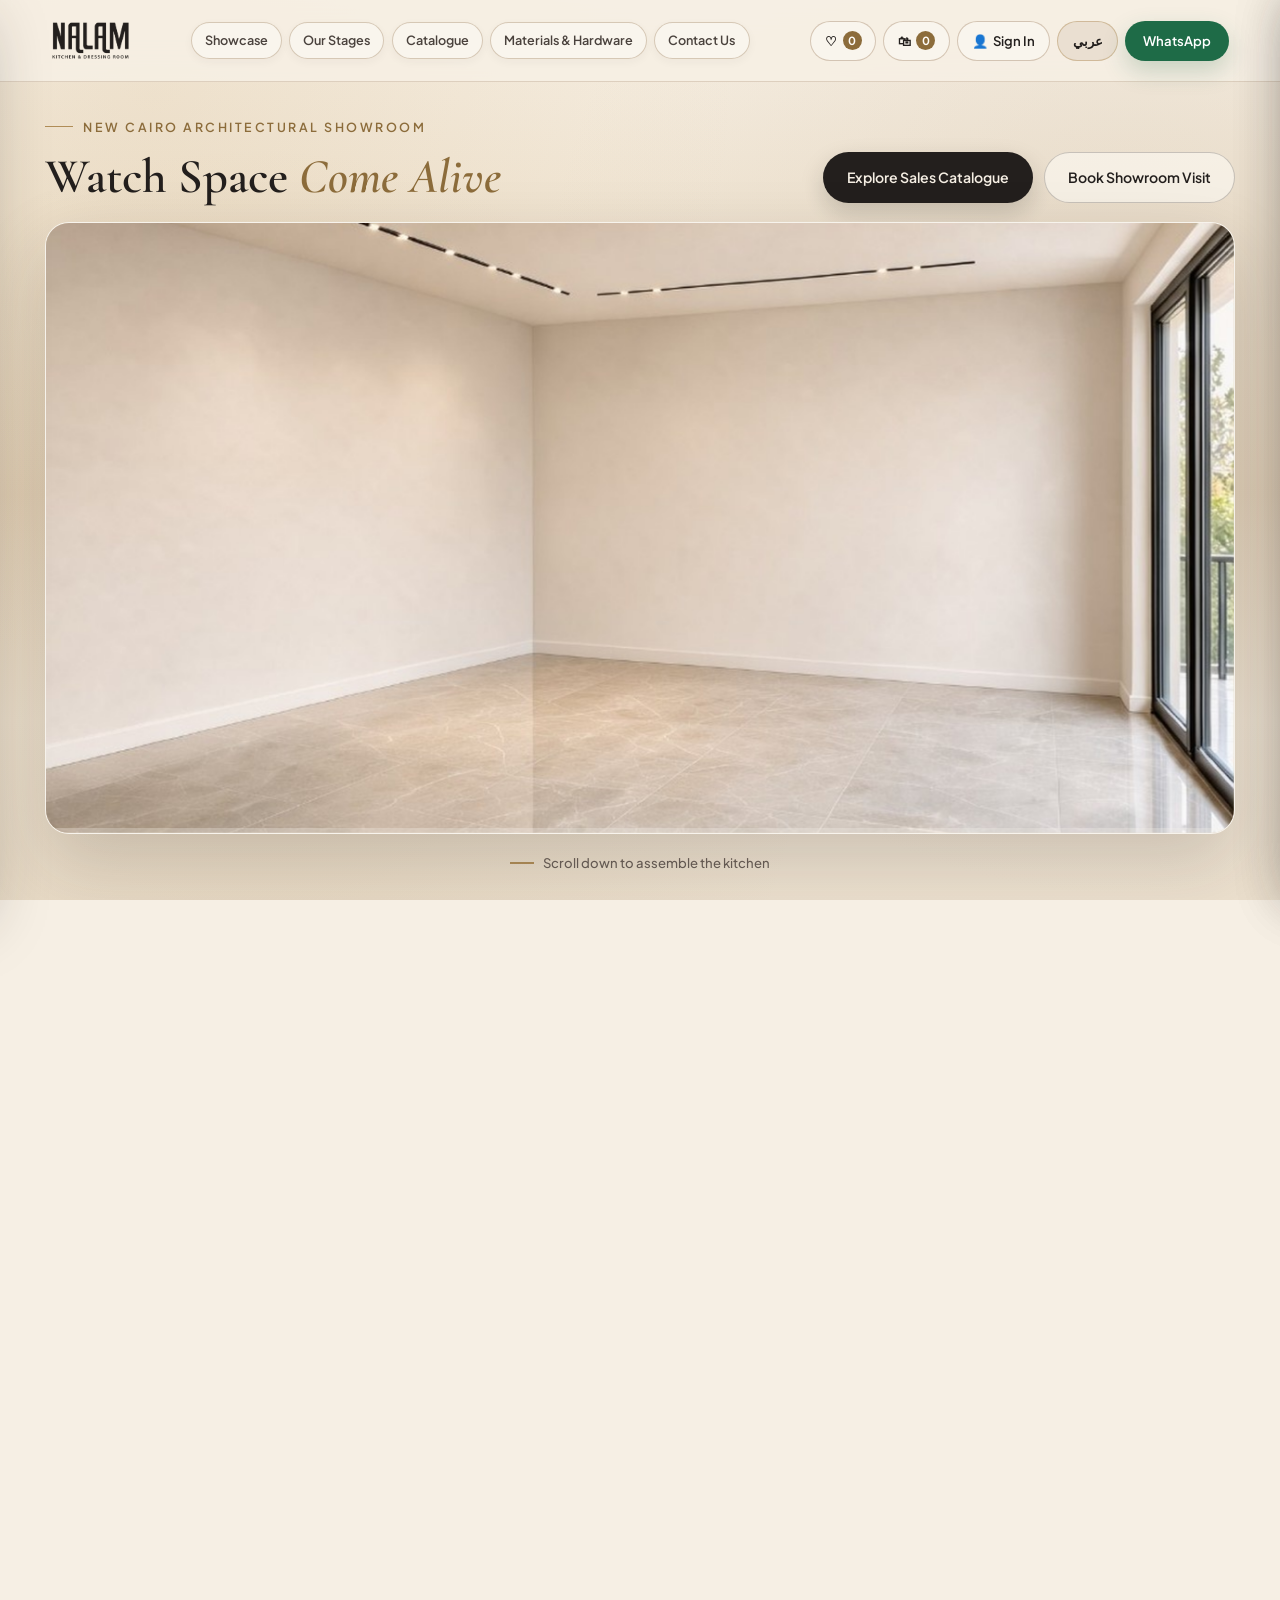
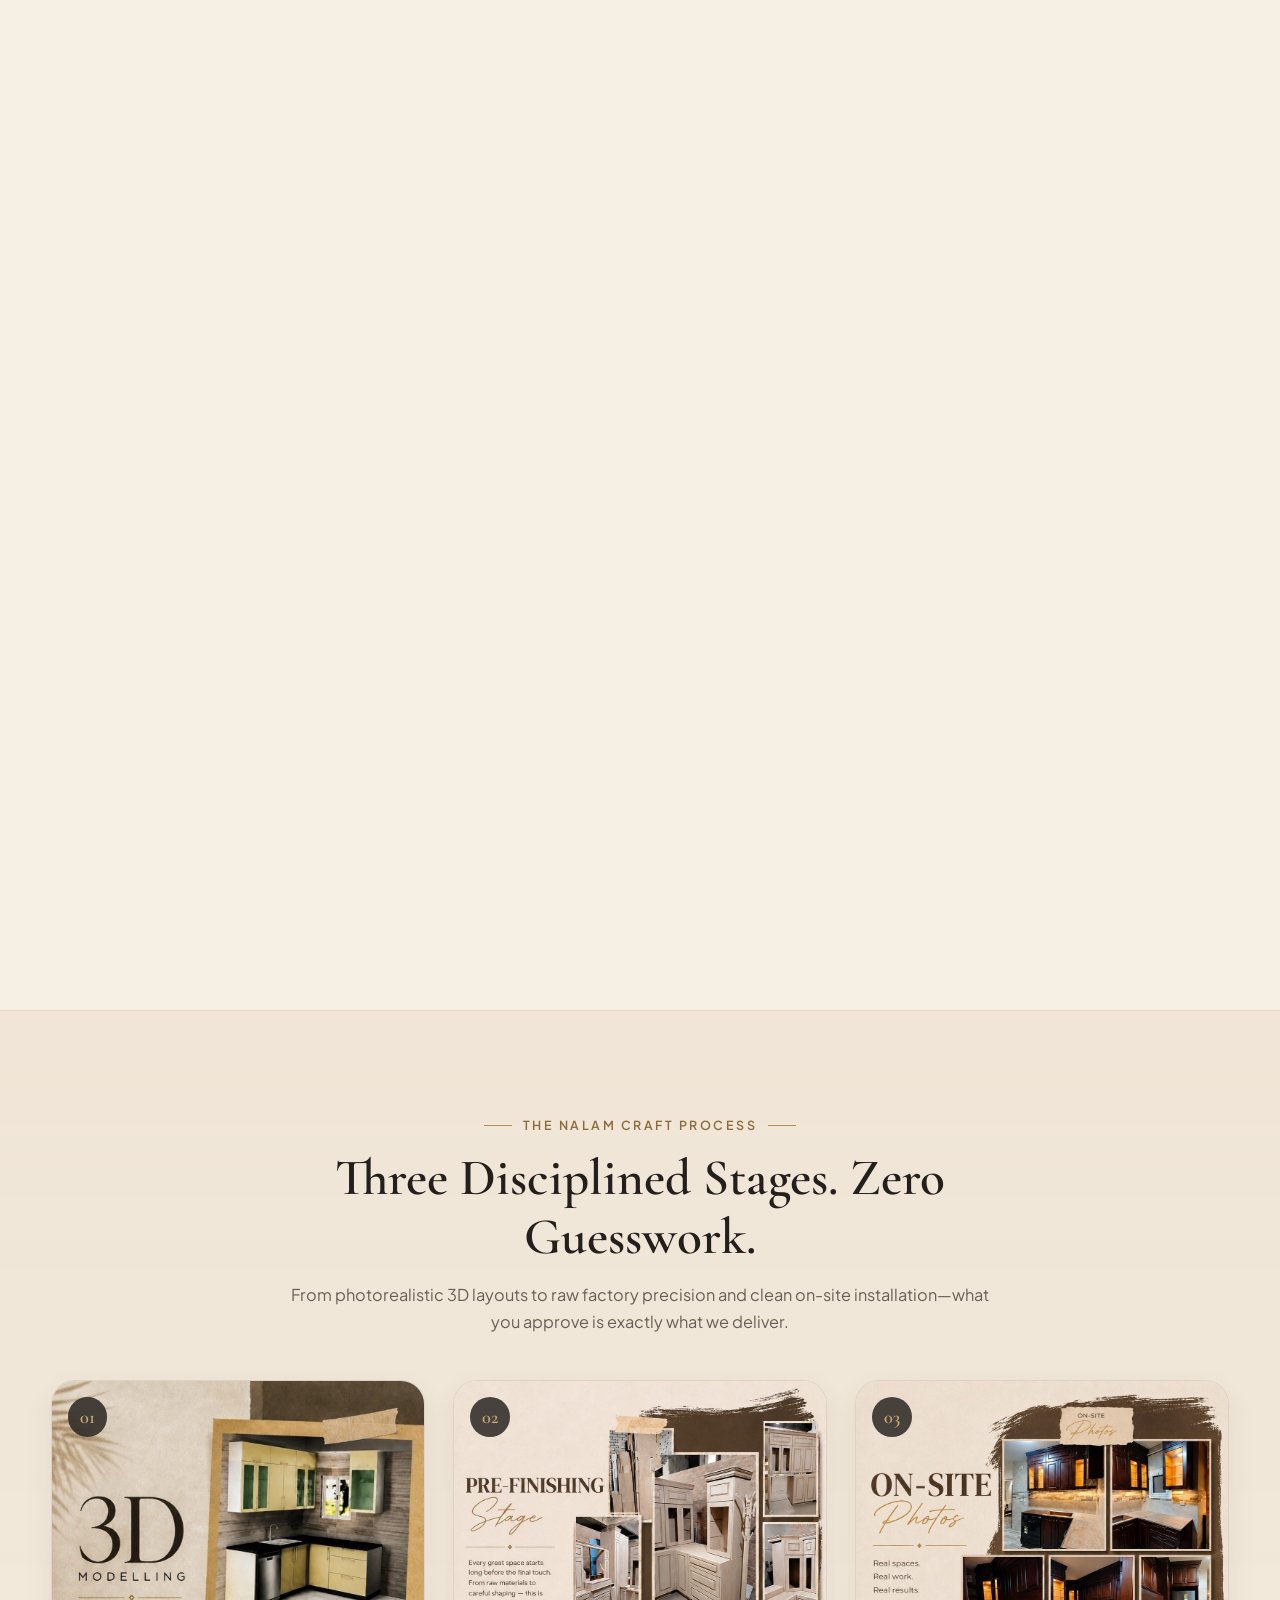
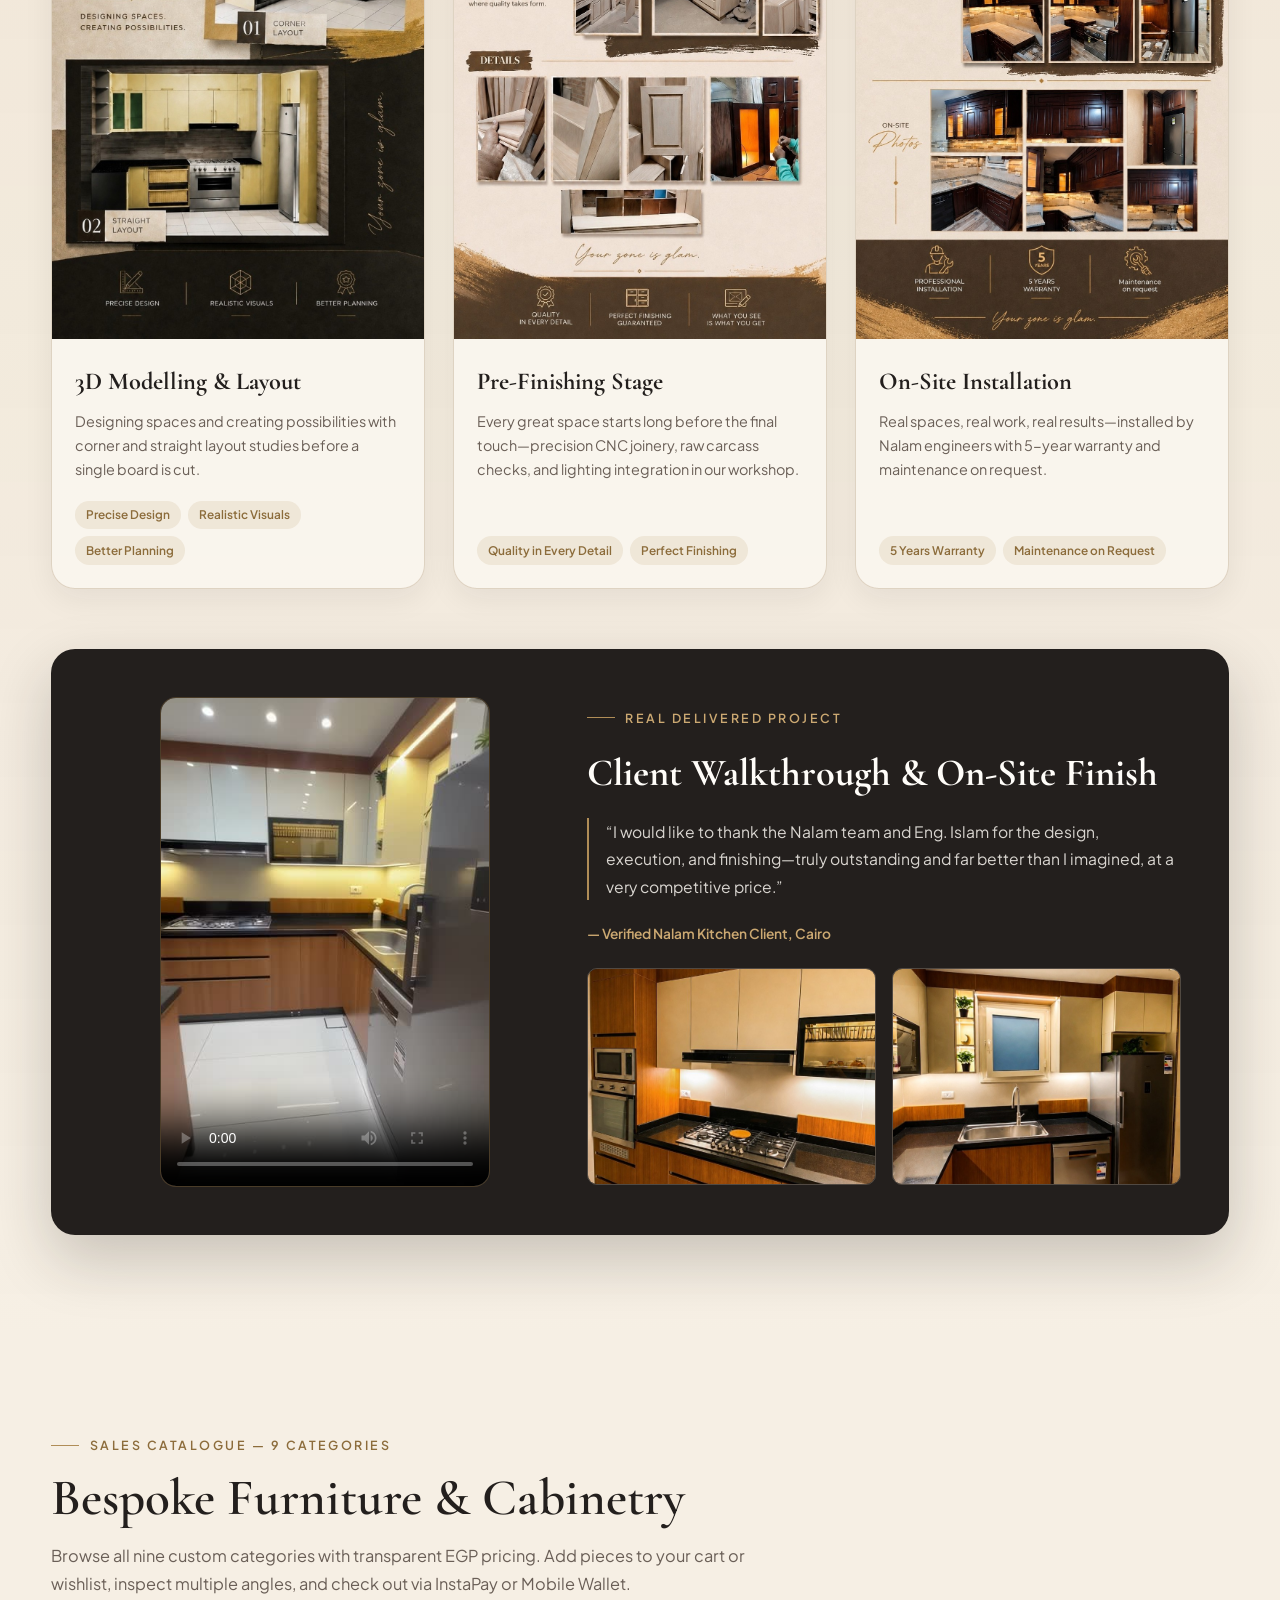
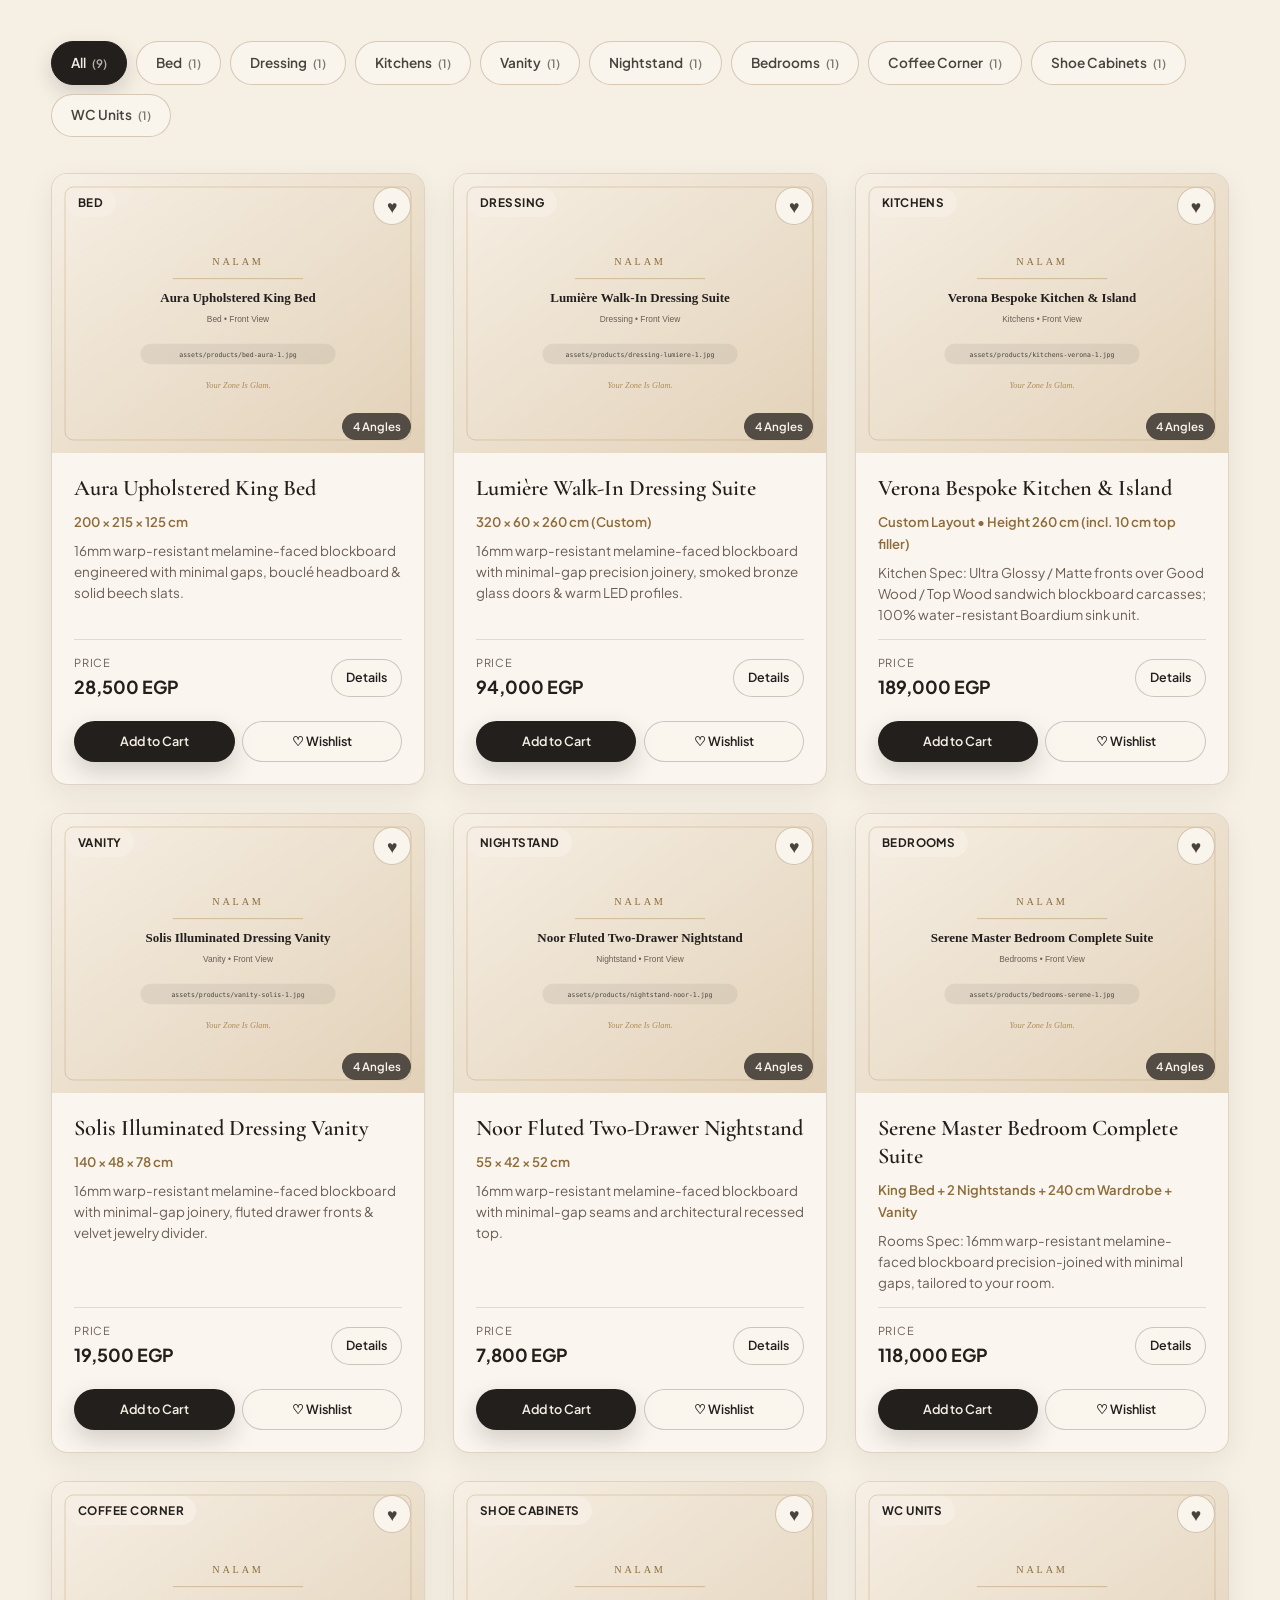
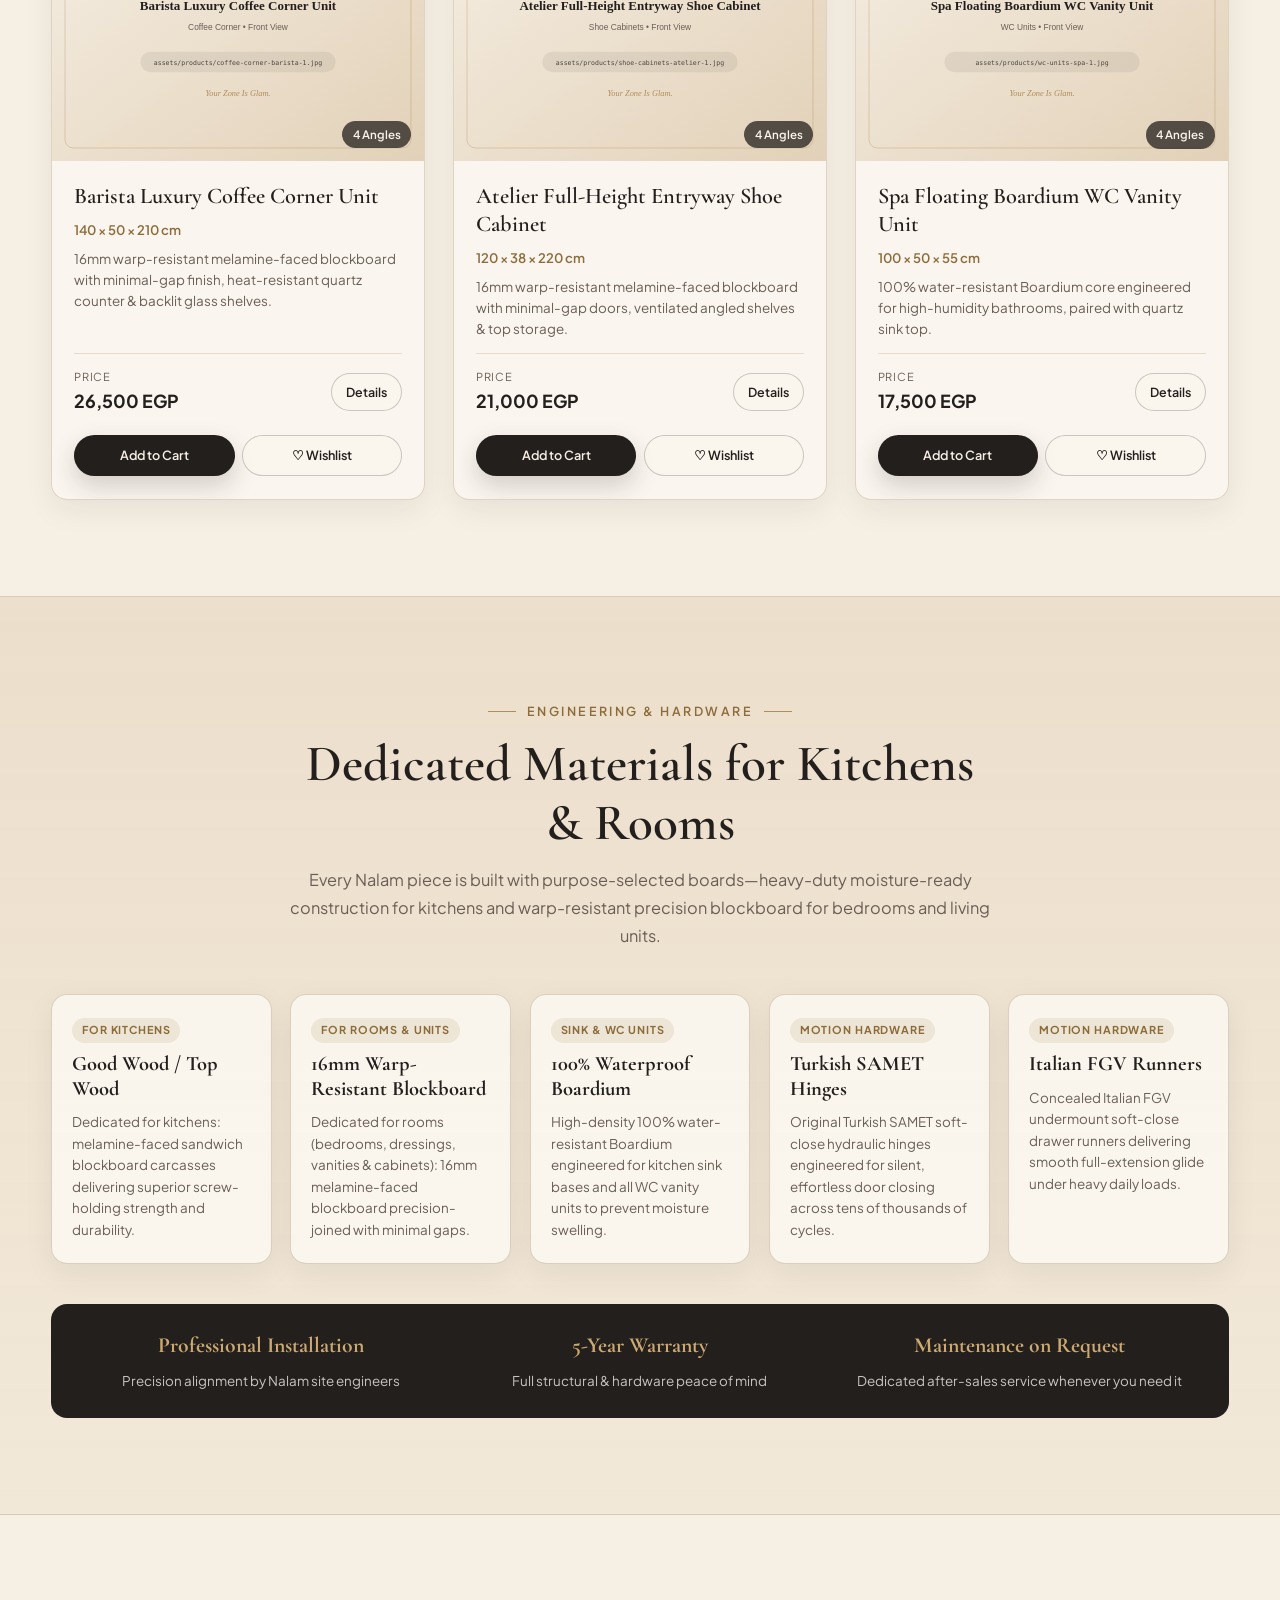
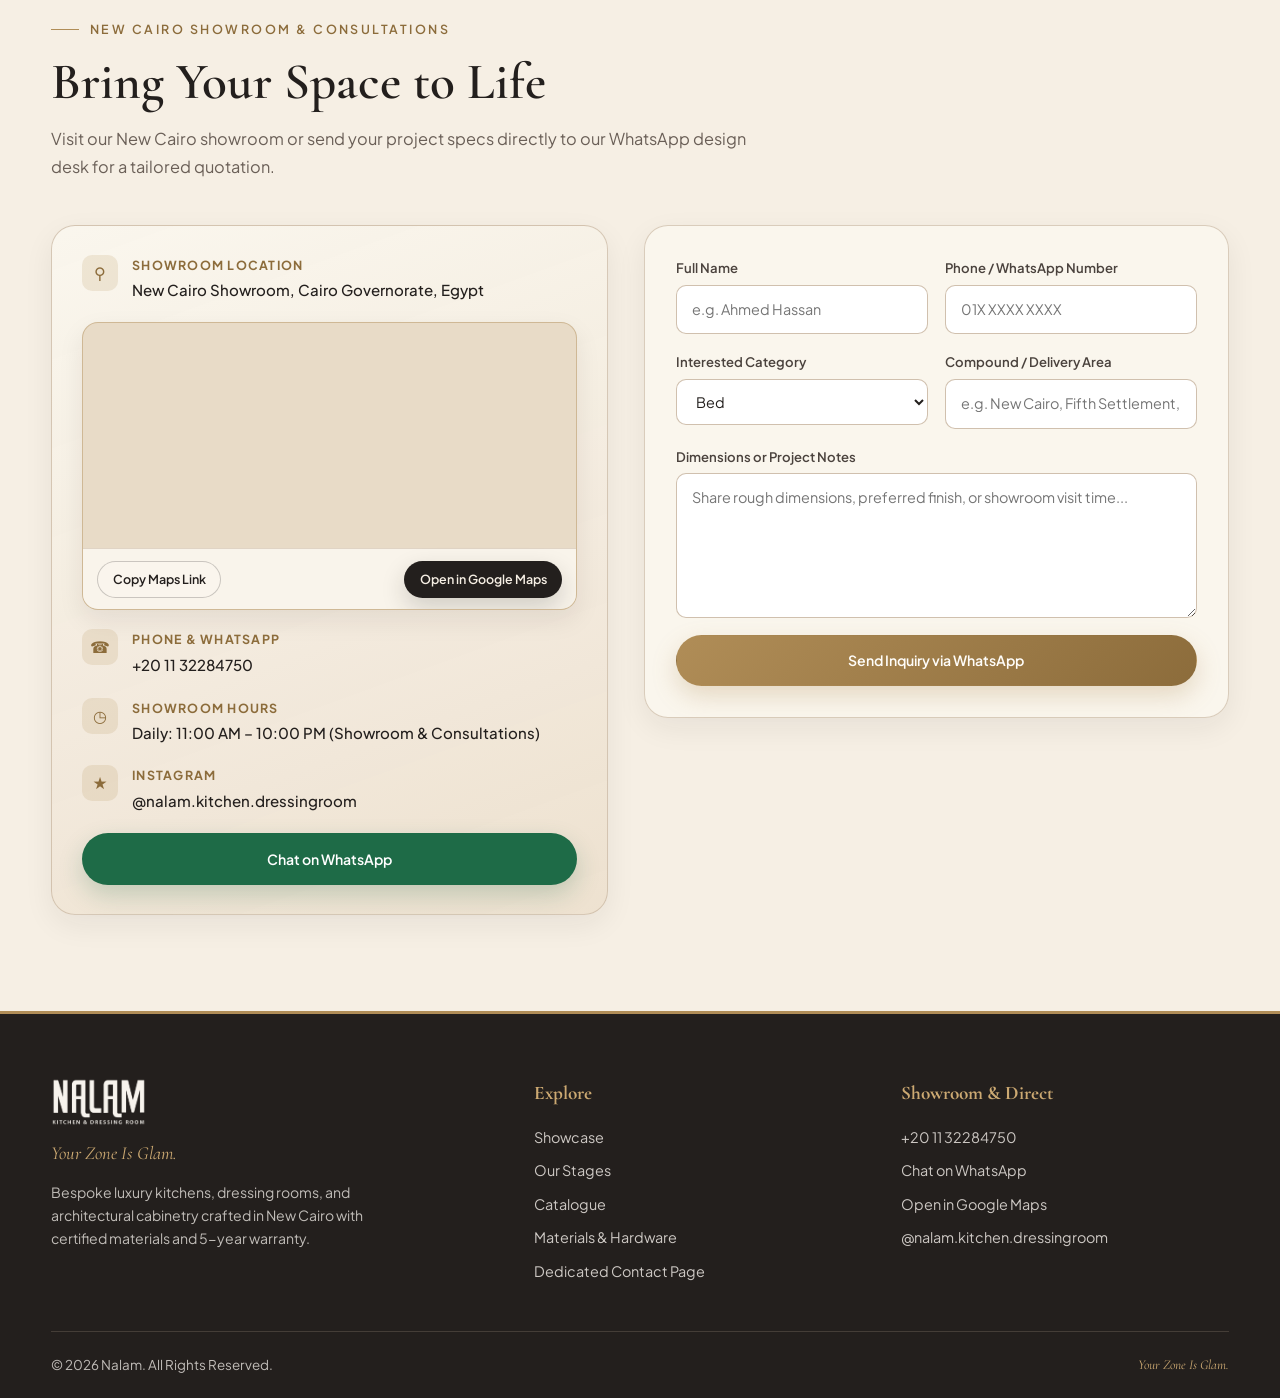
==== commit f179f0fc: "Last Sync: 2026-11-19 16:25 (Mobile)" ====
--- a/index.html
+++ b/index.html
@@ -3,8 +3,8 @@
 <head>
   <meta charset="UTF-8">
   <meta name="viewport" content="width=device-width, initial-scale=1.0">
-  <title>Nalam (نالام) — Custom Kitchens, Dressing Rooms &amp; Luxury Furniture | New Cairo</title>
-  <meta name="description" content="Nalam (نالام) — Your Zone Is Glam. Luxury custom kitchens, dressing rooms, and bespoke furniture crafted in New Cairo, Egypt with Good Wood, Boardium, SAMET, and FGV hardware.">
+  <title>Nalam — Custom Kitchens, Dressing Rooms &amp; Luxury Furniture | New Cairo</title>
+  <meta name="description" content="Nalam — Your Zone Is Glam. Luxury custom kitchens, dressing rooms, and bespoke furniture crafted in New Cairo, Egypt.">
   <link rel="preconnect" href="https://fonts.googleapis.com">
   <link rel="preconnect" href="https://fonts.gstatic.com" crossorigin>
   <link href="https://fonts.googleapis.com/css2?family=Amiri:wght@400;700&family=Cairo:wght@400;500;600;700&family=Cormorant+Garamond:ital,wght@0,500;0,600;0,700;1,400;1,600&family=Plus+Jakarta+Sans:wght@400;500;600;700&display=swap" rel="stylesheet">
@@ -15,11 +15,14 @@
   <!-- Sticky Glassmorphism Beige Header -->
   <header class="site-header" id="top">
     <div class="container header-inner">
-      <a href="#top" class="brand-lockup" aria-label="Nalam Home">
-        <img src="assets/logo.png" alt="Nalam — Kitchen &amp; Dressing Room" class="brand-logo">
-        <span class="brand-divider" aria-hidden="true"></span>
-        <span class="brand-slogan">Your Zone Is Glam.</span>
-      </a>
+      <div style="display:flex;align-items:center;gap:0.65rem;">
+        <button type="button" class="menu-btn" id="mobileMenuBtn" aria-label="Open Menu" aria-expanded="false">&#9776;</button>
+        <a href="#top" class="brand-lockup" aria-label="Nalam Home">
+          <img src="assets/logo.png" alt="Nalam — Kitchen &amp; Dressing Room" class="brand-logo">
+          <span class="brand-divider" aria-hidden="true"></span>
+          <span class="brand-slogan">Your Zone Is Glam.</span>
+        </a>
+      </div>
 
       <nav aria-label="Primary Navigation">
         <ul class="nav-links">
@@ -32,17 +35,33 @@
       </nav>
 
       <div class="header-actions">
+        <button type="button" class="btn-icon" data-open-wishlist aria-label="Wishlist">
+          <span>&#9825;</span>
+          <span class="badge-count" data-wish-badge>0</span>
+        </button>
+        <button type="button" class="btn-icon" data-open-cart aria-label="Shopping Cart">
+          <span>&#128717;</span>
+          <span class="badge-count" data-cart-badge>0</span>
+        </button>
+        <button type="button" class="btn-icon" data-open-auth aria-label="Account">
+          <span>&#128100;</span>
+          <span class="btn-icon-label" data-account-label>Sign In</span>
+        </button>
         <button type="button" class="lang-toggle" data-lang-toggle aria-label="Switch Language">
           <span data-i18n="lang_btn">عربي</span>
         </button>
-        <a href="https://wa.me/201132284750" target="_blank" rel="noopener noreferrer" class="btn btn-wa header-wa" data-i18n="nav_wa">WhatsApp Inquiry</a>
-        <button type="button" class="menu-btn" id="mobileMenuBtn" aria-label="Menu" aria-expanded="false">&#9776;</button>
+        <a href="https://wa.me/201132284750" target="_blank" rel="noopener noreferrer" class="btn btn-wa header-wa" data-i18n="nav_wa">WhatsApp</a>
       </div>
     </div>
   </header>
 
-  <!-- Mobile Navigation Drawer -->
-  <div class="mobile-drawer" id="mobileDrawer">
+  <!-- Mobile Drawer Click-Outside Backdrop & Slide-In Menu -->
+  <div class="mobile-drawer-backdrop" id="mobileDrawerBackdrop"></div>
+  <aside class="mobile-drawer" id="mobileDrawer" aria-label="Mobile Navigation">
+    <div class="mobile-drawer-head">
+      <img src="assets/logo.png" alt="Nalam" style="height:34px;width:auto;">
+      <button type="button" class="drawer-close-btn" id="mobileDrawerCloseBtn" aria-label="Close Menu">&times;</button>
+    </div>
     <ul>
       <li><a href="#showcase" data-i18n="nav_showcase">Showcase</a></li>
       <li><a href="#stages" data-i18n="nav_stages">Our Stages</a></li>
@@ -50,97 +69,51 @@
       <li><a href="#materials" data-i18n="nav_materials">Materials &amp; Hardware</a></li>
       <li><a href="contact.html" data-i18n="nav_contact">Contact Us</a></li>
     </ul>
-    <a href="https://wa.me/201132284750" target="_blank" rel="noopener noreferrer" class="btn btn-wa" style="width:100%;" data-i18n="nav_wa">WhatsApp Inquiry</a>
-  </div>
-
-  <!-- Hero Scroll-Reveal 5-Stage Kitchen Transformation -->
+    <button type="button" class="btn btn-outline" style="width:100%;" data-open-auth>
+      <span data-account-label>Sign In</span>
+    </button>
+    <a href="https://wa.me/201132284750" target="_blank" rel="noopener noreferrer" class="btn btn-wa" style="width:100%;" data-i18n="nav_wa">WhatsApp</a>
+  </aside>
+
+  <!-- Clean Full-Focus Scroll-Reveal Kitchen Transformation (Zero Stage Descriptions / Zero Option Pills) -->
   <section id="showcase" class="hero-scroll-track">
     <div class="hero-sticky">
-      <div class="hero-shell">
-        <div class="room-stage-frame">
-          <img src="assets/room-empty.jpg" alt="Empty Architectural Room" class="room-layer base-layer">
-          <img src="assets/stage-1-base.jpg" alt="Stage 1: Base Cabinets and Countertop" class="room-layer" data-stage="1">
-          <img src="assets/stage-2-tall.jpg" alt="Stage 2: Tall Wardrobe Tower and Refrigerator" class="room-layer" data-stage="2">
-          <img src="assets/stage-3-upper.jpg" alt="Stage 3: Upper Cabinets and Marble Backsplash" class="room-layer" data-stage="3">
-          <img src="assets/stage-4-appliances.jpg" alt="Stage 4: Built-in Stove and Chimney Air Vent" class="room-layer" data-stage="4">
-          <img src="assets/room-furnished.jpg" alt="Stage 5: Completed Luxury Kitchen with Island and Chairs" class="room-layer" data-stage="5">
-
-          <div class="stage-badge-overlay">
-            <span class="stage-badge-dot"></span>
-            <span id="stageBadgeText">00 / 05</span>
-          </div>
-          <div class="stage-progress-bar">
-            <div class="stage-progress-fill" id="stageProgressFill"></div>
-          </div>
-        </div>
-
-        <div class="hero-editorial-panel">
+      <div class="hero-shell-clean">
+        <div class="hero-top-bar">
           <div>
             <div class="eyebrow" data-i18n="hero_eyebrow">NEW CAIRO ARCHITECTURAL SHOWROOM</div>
             <h1 class="hero-title">
-              <span style="color:inherit;font-style:normal;" data-i18n="hero_title_1">Watch Space</span>
-              <span data-i18n="hero_title_em">Come Alive</span>
+              <span data-i18n="hero_title_1">Watch Space</span>
+              <em data-i18n="hero_title_em">Come Alive</em>
             </h1>
-            <p class="hero-lead" data-i18n="hero_lead">Scroll down to experience how Nalam transforms an empty architectural room into a bespoke luxury kitchen—stage by stage.</p>
-          </div>
-
-          <div class="stage-callout-stack">
-            <div class="stage-card active" data-stage-card="0">
-              <div class="stage-card-step" data-i18n="stage_0_num">STAGE 00 / 05 — ARCHITECTURAL CANVAS</div>
-              <h3 data-i18n="stage_0_title">The Empty Architectural Space</h3>
-              <p data-i18n="stage_0_desc">Every Nalam project begins with exact on-site laser measurements, plumbing/electrical mapping, and bespoke space planning.</p>
-            </div>
-            <div class="stage-card" data-stage-card="1">
-              <div class="stage-card-step" data-i18n="stage_1_num">STAGE 01 / 05 — FOUNDATION</div>
-              <h3 data-i18n="stage_1_title">Base Cabinets &amp; Marble Countertop</h3>
-              <p data-i18n="stage_1_desc">Precision-built Good Wood sandwich blockboard base units with 100% waterproof Boardium sink carcass and honed veined marble countertop.</p>
-            </div>
-            <div class="stage-card" data-stage-card="2">
-              <div class="stage-card-step" data-i18n="stage_2_num">STAGE 02 / 05 — VERTICAL ARCHITECTURE</div>
-              <h3 data-i18n="stage_2_title">Tall Wardrobe Tower &amp; Refrigerator</h3>
-              <p data-i18n="stage_2_desc">Full-height pantry cabinetry seamlessly integrating the stainless French-door refrigerator alongside the built-in microwave and oven tower.</p>
-            </div>
-            <div class="stage-card" data-stage-card="3">
-              <div class="stage-card-step" data-i18n="stage_3_num">STAGE 03 / 05 — ELEVATION &amp; LIGHT</div>
-              <h3 data-i18n="stage_3_title">Upper Cabinets &amp; Illuminated Backsplash</h3>
-              <p data-i18n="stage_3_desc">Full-height upper cabinetry with smoked glass showcase, warm recessed LED profiles, and book-matched veined marble backsplash.</p>
-            </div>
-            <div class="stage-card" data-stage-card="4">
-              <div class="stage-card-step" data-i18n="stage_4_num">STAGE 04 / 05 — CULINARY HARDWARE</div>
-              <h3 data-i18n="stage_4_title">Built-In Stove &amp; Chimney Air Vent</h3>
-              <p data-i18n="stage_4_desc">Flush-mounted induction/gas cooktop paired with a matte black architectural chimney hood for clean airflow and sleek lines.</p>
-            </div>
-            <div class="stage-card" data-stage-card="5">
-              <div class="stage-card-step" data-i18n="stage_5_num">STAGE 05 / 05 — THE CENTERPIECE</div>
-              <h3 data-i18n="stage_5_title">Center Island &amp; Barstool Seating</h3>
-              <p data-i18n="stage_5_desc">The completed Nalam kitchen: a generous veined marble island with deep storage drawers and six tailored barstools. Your Zone Is Glam.</p>
-            </div>
-          </div>
-
-          <div class="stage-pills" aria-label="Kitchen Assembly Stages">
-            <button type="button" class="stage-pill active" data-stage-btn="0" data-i18n="pill_0">00 Empty</button>
-            <button type="button" class="stage-pill" data-stage-btn="1" data-i18n="pill_1">01 Base &amp; Counter</button>
-            <button type="button" class="stage-pill" data-stage-btn="2" data-i18n="pill_2">02 Wardrobe &amp; Fridge</button>
-            <button type="button" class="stage-pill" data-stage-btn="3" data-i18n="pill_3">03 Uppers &amp; Backsplash</button>
-            <button type="button" class="stage-pill" data-stage-btn="4" data-i18n="pill_4">04 Stove &amp; Vent</button>
-            <button type="button" class="stage-pill" data-stage-btn="5" data-i18n="pill_5">05 Island &amp; Chairs</button>
-          </div>
-
+          </div>
           <div class="hero-cta-row">
             <a href="#catalogue" class="btn btn-primary" data-i18n="hero_cta_cat">Explore Sales Catalogue</a>
             <a href="#contact" class="btn btn-outline" data-i18n="hero_cta_book">Book Showroom Visit</a>
           </div>
-
-          <div class="scroll-cue">
-            <span class="scroll-cue-line"></span>
-            <span data-i18n="hero_scroll_cue">Scroll to assemble the kitchen</span>
-          </div>
+        </div>
+
+        <div class="room-stage-frame">
+          <img src="assets/room-empty.jpg" alt="Empty Architectural Room" class="room-layer base-layer">
+          <img src="assets/stage-1-base.jpg" alt="Kitchen Stage 1" class="room-layer" data-stage="1">
+          <img src="assets/stage-2-tall.jpg" alt="Kitchen Stage 2" class="room-layer" data-stage="2">
+          <img src="assets/stage-3-upper.jpg" alt="Kitchen Stage 3" class="room-layer" data-stage="3">
+          <img src="assets/stage-4-appliances.jpg" alt="Kitchen Stage 4" class="room-layer" data-stage="4">
+          <img src="assets/room-furnished.jpg" alt="Completed Luxury Kitchen" class="room-layer" data-stage="5">
+          <div class="stage-progress-bar">
+            <div class="stage-progress-fill" id="stageProgressFill"></div>
+          </div>
+        </div>
+
+        <div class="scroll-cue">
+          <span class="scroll-cue-line"></span>
+          <span data-i18n="hero_scroll_cue">Scroll down to assemble the kitchen</span>
         </div>
       </div>
     </div>
   </section>
 
-  <!-- Craftsmanship Stages & Real Project Spotlight -->
+  <!-- Craftsmanship Stages (Updated Images) & Real Project Spotlight -->
   <section id="stages" class="section-pad stages-section">
     <div class="container">
       <div class="section-header centered">
@@ -188,10 +161,10 @@
           </div>
           <div class="journey-body">
             <h3 data-i18n="journey_3_title">On-Site Installation</h3>
-            <p data-i18n="journey_3_desc">Real spaces, real work, real results—installed by Nalam engineers with 5-year warranty and lifetime maintenance support.</p>
+            <p data-i18n="journey_3_desc">Real spaces, real work, real results—installed by Nalam engineers with 5-year warranty and maintenance on request.</p>
             <div class="journey-tags">
               <span class="journey-tag">5 Years Warranty</span>
-              <span class="journey-tag">Lifetime Maintenance</span>
+              <span class="journey-tag" data-i18n="war_3_t">Maintenance on Request</span>
             </div>
           </div>
         </article>
@@ -212,8 +185,8 @@
           </blockquote>
           <p style="font-size:0.86rem;color:var(--gold-light);margin-bottom:1.4rem;font-weight:600;" data-i18n="spotlight_credit">— Verified Nalam Kitchen Client, Cairo</p>
           <div class="spotlight-photos">
-            <img src="assets/project-kitchen-1.jpg" alt="Completed Nalam Wood &amp; Cream Kitchen — Stove Wall" loading="lazy" data-zoomable>
-            <img src="assets/project-kitchen-2.jpg" alt="Completed Nalam Wood &amp; Cream Kitchen — Sink &amp; Fridge Wall" loading="lazy" data-zoomable>
+            <img src="assets/project-kitchen-1.jpg" alt="Completed Nalam Kitchen — Stove Wall" loading="lazy" data-zoomable>
+            <img src="assets/project-kitchen-2.jpg" alt="Completed Nalam Kitchen — Sink &amp; Fridge Wall" loading="lazy" data-zoomable>
           </div>
         </div>
       </div>
@@ -226,7 +199,7 @@
       <div class="section-header">
         <div class="eyebrow" data-i18n="cat_eyebrow">SALES CATALOGUE — 9 CATEGORIES</div>
         <h2 class="section-title" data-i18n="cat_title">Bespoke Furniture &amp; Cabinetry</h2>
-        <p class="section-subtitle" data-i18n="cat_sub">Browse all nine custom categories with transparent EGP pricing. Select any piece to inspect multiple angles and reserve directly via InstaPay or Mobile Wallet.</p>
+        <p class="section-subtitle" data-i18n="cat_sub">Browse all nine custom categories with transparent EGP pricing. Add pieces to your cart or wishlist, inspect multiple angles, and check out via InstaPay or Mobile Wallet.</p>
       </div>
 
       <div class="filter-bar" id="catalogueFilterBar" role="tablist" aria-label="Furniture Categories"></div>
@@ -234,35 +207,40 @@
     </div>
   </section>
 
-  <!-- Materials & Hardware Section -->
+  <!-- Materials & Hardware Section (Separated for Kitchens vs. Rooms) -->
   <section id="materials" class="section-pad materials-section">
     <div class="container">
       <div class="section-header centered">
         <div class="eyebrow" data-i18n="mat_eyebrow">ENGINEERING &amp; HARDWARE</div>
-        <h2 class="section-title" data-i18n="mat_title">Built for Decades of Daily Use</h2>
-        <p class="section-subtitle" data-i18n="mat_sub">Luxury aesthetics mean nothing without structural integrity underneath. Every Nalam unit is engineered with certified boards and European/Turkish motion hardware.</p>
+        <h2 class="section-title" data-i18n="mat_title">Dedicated Materials for Kitchens &amp; Rooms</h2>
+        <p class="section-subtitle" data-i18n="mat_sub">Every Nalam piece is built with purpose-selected boards—heavy-duty moisture-ready construction for kitchens and warp-resistant precision blockboard for bedrooms and living units.</p>
       </div>
 
       <div class="materials-grid">
         <div class="material-card">
-          <div class="material-icon">01</div>
+          <span class="material-scope-tag" data-i18n="mat_scope_kitchen">For Kitchens</span>
           <h3 data-i18n="mat_1_title">Good Wood / Top Wood</h3>
-          <p data-i18n="mat_1_desc">Premium melamine-faced sandwich blockboard carcasses providing superior screw-holding strength, zero warping, and clean interior finishes.</p>
+          <p data-i18n="mat_1_desc">Dedicated for kitchens: melamine-faced sandwich blockboard carcasses delivering superior screw-holding strength and durability.</p>
         </div>
         <div class="material-card">
-          <div class="material-icon">02</div>
-          <h3 data-i18n="mat_2_title">100% Waterproof Boardium</h3>
-          <p data-i18n="mat_2_desc">Dedicated high-density, 100% water-resistant Boardium used for kitchen sink bases and all WC vanity units to eliminate moisture swelling forever.</p>
+          <span class="material-scope-tag" data-i18n="mat_scope_rooms">For Rooms &amp; Units</span>
+          <h3 data-i18n="mat_2_title">16mm Warp-Resistant Blockboard</h3>
+          <p data-i18n="mat_2_desc">Dedicated for rooms (bedrooms, dressings, vanities &amp; cabinets): 16mm melamine-faced blockboard precision-joined with minimal gaps.</p>
         </div>
         <div class="material-card">
-          <div class="material-icon">03</div>
-          <h3 data-i18n="mat_3_title">Turkish SAMET Hinges</h3>
-          <p data-i18n="mat_3_desc">Original Turkish SAMET soft-close hydraulic hinges engineered for silent, effortless door closing across tens of thousands of cycles.</p>
+          <span class="material-scope-tag" data-i18n="mat_scope_wet">Sink &amp; WC Units</span>
+          <h3 data-i18n="mat_3_title">100% Waterproof Boardium</h3>
+          <p data-i18n="mat_3_desc">High-density 100% water-resistant Boardium engineered for kitchen sink bases and all WC vanity units to prevent moisture swelling.</p>
         </div>
         <div class="material-card">
-          <div class="material-icon">04</div>
-          <h3 data-i18n="mat_4_title">Italian FGV Runners</h3>
-          <p data-i18n="mat_4_desc">Concealed Italian FGV undermount soft-close drawer runners delivering smooth full-extension glide even under heavy cookware loads.</p>
+          <span class="material-scope-tag" data-i18n="mat_scope_hw">Motion Hardware</span>
+          <h3 data-i18n="mat_4_title">Turkish SAMET Hinges</h3>
+          <p data-i18n="mat_4_desc">Original Turkish SAMET soft-close hydraulic hinges engineered for silent, effortless door closing across tens of thousands of cycles.</p>
+        </div>
+        <div class="material-card">
+          <span class="material-scope-tag" data-i18n="mat_scope_hw">Motion Hardware</span>
+          <h3 data-i18n="mat_5_title">Italian FGV Runners</h3>
+          <p data-i18n="mat_5_desc">Concealed Italian FGV undermount soft-close drawer runners delivering smooth full-extension glide under heavy daily loads.</p>
         </div>
       </div>
 
@@ -276,14 +254,14 @@
           <span data-i18n="war_2_s">Full structural &amp; hardware peace of mind</span>
         </div>
         <div class="warranty-item">
-          <strong data-i18n="war_3_t">Lifetime Maintenance</strong>
-          <span data-i18n="war_3_s">Ongoing after-sales care whenever you need us</span>
+          <strong data-i18n="war_3_t">Maintenance on Request</strong>
+          <span data-i18n="war_3_s">Dedicated after-sales service whenever you need it</span>
         </div>
       </div>
     </div>
   </section>
 
-  <!-- Contact Us & New Cairo Showroom Section -->
+  <!-- Contact Us & New Cairo Showroom Section (with Embedded Maps Window) -->
   <section id="contact" class="section-pad contact-section">
     <div class="container">
       <div class="section-header">
@@ -301,6 +279,21 @@
               <p data-config-address>New Cairo Showroom, Cairo Governorate, Egypt</p>
             </div>
           </div>
+
+          <!-- Interactive Showroom Map Window -->
+          <div class="map-window-box">
+            <iframe
+              title="Nalam New Cairo Showroom Map"
+              src="https://maps.google.com/maps?q=New%20Cairo,%20Cairo%20Governorate,%20Egypt&t=&z=13&ie=UTF8&iwloc=&output=embed"
+              loading="lazy"
+              referrerpolicy="no-referrer-when-downgrade">
+            </iframe>
+            <div class="map-window-bar">
+              <button type="button" class="btn btn-outline" data-copy-maps data-i18n="btn_copy_map">Copy Maps Link</button>
+              <a href="https://maps.app.goo.gl/vt4eZUMmj4ZkwLQM6" target="_blank" rel="noopener noreferrer" class="btn btn-primary" data-i18n="btn_maps">Open in Google Maps</a>
+            </div>
+          </div>
+
           <div class="showroom-item">
             <div class="showroom-dot">&#9742;</div>
             <div>
@@ -324,8 +317,7 @@
           </div>
 
           <div class="showroom-actions">
-            <a href="https://maps.app.goo.gl/vt4eZUMmj4ZkwLQM6" target="_blank" rel="noopener noreferrer" class="btn btn-primary" data-i18n="btn_maps">Open in Google Maps</a>
-            <a href="https://wa.me/201132284750" target="_blank" rel="noopener noreferrer" class="btn btn-wa" data-i18n="btn_wa_direct">Chat on WhatsApp</a>
+            <a href="https://wa.me/201132284750" target="_blank" rel="noopener noreferrer" class="btn btn-wa" style="width:100%;" data-i18n="btn_wa_direct">Chat on WhatsApp</a>
           </div>
         </div>
 
@@ -348,7 +340,7 @@
           </div>
           <div class="form-group full">
             <label for="inqNotes" data-i18n="form_notes">Dimensions or Project Notes</label>
-            <textarea id="inqNotes" name="notes" rows="4" data-i18n-placeholder="form_notes_ph" placeholder="Share rough dimensions, preferred finish, or showroom visit time..."></textarea>
+            <textarea id="inqNotes" name="notes" rows="5" data-i18n-placeholder="form_notes_ph" placeholder="Share rough dimensions, preferred finish, or showroom visit time..."></textarea>
           </div>
           <div class="form-group full">
             <button type="submit" class="btn btn-gold" style="width:100%;" data-i18n="form_submit">Send Inquiry via WhatsApp</button>
@@ -365,7 +357,7 @@
         <div>
           <img src="assets/logo-light.png" alt="Nalam — Kitchen &amp; Dressing Room" class="footer-logo">
           <div class="footer-slogan">Your Zone Is Glam.</div>
-          <p class="footer-desc" data-i18n="footer_desc">Bespoke luxury kitchens, dressing rooms, and architectural cabinetry crafted in New Cairo with European/Turkish hardware and 5-year warranty.</p>
+          <p class="footer-desc" data-i18n="footer_desc">Bespoke luxury kitchens, dressing rooms, and architectural cabinetry crafted in New Cairo with certified materials and 5-year warranty.</p>
         </div>
 
         <div class="footer-col">
@@ -391,7 +383,7 @@
       </div>
 
       <div class="footer-bottom">
-        <span>© 2026 Nalam (نالام). All Rights Reserved.</span>
+        <span>© 2026 Nalam. All Rights Reserved.</span>
         <span style="font-family:var(--font-serif);font-style:italic;color:var(--gold-light);">Your Zone Is Glam.</span>
       </div>
     </div>
@@ -417,6 +409,11 @@
         <div class="modal-price-bar">
           <span data-i18n="cat_starting" style="font-size:0.82rem;color:var(--espresso-muted);font-weight:600;">Price</span>
           <span class="modal-price-val" id="modalPrice">0 EGP</span>
+        </div>
+
+        <div class="modal-action-row">
+          <button type="button" class="btn btn-primary" id="modalCartBtn" data-i18n="cat_add_cart">Add to Cart</button>
+          <button type="button" class="btn btn-outline" id="modalWishBtn">&#9825; Wishlist</button>
         </div>
 
         <ul class="modal-specs-list">
@@ -427,7 +424,7 @@
         </ul>
 
         <form class="order-box" id="modalOrderForm">
-          <h4 data-i18n="modal_order_title">Reserve / Order via InstaPay or Mobile Wallet</h4>
+          <h4 data-i18n="modal_order_title">Quick Reserve via InstaPay or Mobile Wallet</h4>
           <div class="instapay-pill">
             <span><strong data-i18n="modal_instapay_lbl">InstaPay Address (Default):</strong> <code id="modalInstapayHandle">nalam@instapay</code></span>
             <button type="button" class="copy-btn" id="copyInstapayBtn" data-i18n="modal_copy">Copy</button>
@@ -440,14 +437,179 @@
               <option value="Mobile Wallet" data-i18n="modal_pay_wallet">Mobile Wallet (Vodafone / Orange / Etisalat Cash)</option>
             </select>
           </div>
-          <button type="submit" class="btn btn-wa" style="width:100%;" data-i18n="modal_order_btn">Reserve / Order via WhatsApp</button>
-          <p style="font-size:0.75rem;color:var(--espresso-muted);text-align:center;" data-i18n="modal_no_card">Zero credit card gateways — fast confirmation directly with Nalam sales on WhatsApp.</p>
+          <button type="submit" class="btn btn-wa" style="width:100%;" data-i18n="modal_order_btn">Reserve Directly via WhatsApp</button>
+          <p style="font-size:0.74rem;color:var(--espresso-muted);text-align:center;" data-i18n="modal_no_card">Zero credit card gateways — fast confirmation directly with Nalam sales on WhatsApp.</p>
         </form>
       </div>
     </div>
   </div>
 
-  <!-- Fullscreen Zoom Lightbox for Stage & Real Project Photos -->
+  <!-- Account Modal: Sign In / Create Account (w/ Floor Level) / Profile -->
+  <div class="modal-backdrop" id="authModal" role="dialog" aria-modal="true" aria-label="Nalam Account">
+    <div class="auth-panel">
+      <button type="button" class="modal-close" id="authCloseBtn" aria-label="Close">&times;</button>
+      <div style="text-align:center;margin-bottom:1.1rem;">
+        <img src="assets/logo.png" alt="Nalam" style="height:36px;margin-inline:auto;margin-bottom:0.35rem;">
+      </div>
+
+      <div class="auth-banner" id="authBanner"></div>
+
+      <div class="auth-tabs" id="authTabsWrap">
+        <button type="button" class="auth-tab active" data-auth-tab="signin" data-i18n="auth_signin_tab">Sign In</button>
+        <button type="button" class="auth-tab" data-auth-tab="signup" data-i18n="auth_signup_tab">Create Account</button>
+      </div>
+
+      <!-- Sign In Form -->
+      <form id="authSigninForm" class="auth-form">
+        <div class="form-group full">
+          <label for="siEmail" data-i18n="auth_email">Email Address</label>
+          <input id="siEmail" type="email" required dir="ltr" placeholder="name@example.com">
+        </div>
+        <div class="form-group full">
+          <label for="siPass" data-i18n="auth_password">Password</label>
+          <input id="siPass" type="password" required minlength="4" placeholder="••••••">
+        </div>
+        <div class="form-group full">
+          <button type="submit" class="btn btn-primary" style="width:100%;" data-i18n="auth_signin_btn">Sign In</button>
+        </div>
+      </form>
+
+      <!-- Create Account Form (Includes Building Floor Level) -->
+      <form id="authSignupForm" class="auth-form" style="display:none;">
+        <div class="form-group">
+          <label for="suName" data-i18n="auth_fullname">Full Name</label>
+          <input id="suName" type="text" required>
+        </div>
+        <div class="form-group">
+          <label for="suPhone" data-i18n="auth_phone">Phone / WhatsApp</label>
+          <input id="suPhone" type="tel" required dir="ltr" placeholder="01X XXXX XXXX">
+        </div>
+        <div class="form-group">
+          <label for="suEmail" data-i18n="auth_email">Email Address</label>
+          <input id="suEmail" type="email" required dir="ltr" placeholder="name@example.com">
+        </div>
+        <div class="form-group">
+          <label for="suPass" data-i18n="auth_password">Password</label>
+          <input id="suPass" type="password" required minlength="4" placeholder="••••••">
+        </div>
+        <div class="form-group">
+          <label for="suGov" data-i18n="auth_gov">Governorate</label>
+          <select id="suGov">
+            <option value="Cairo" data-i18n="auth_gov_cairo">Cairo Governorate</option>
+            <option value="Giza" data-i18n="auth_gov_giza">Giza Governorate</option>
+            <option value="Other" data-i18n="auth_gov_other">Other Governorate</option>
+          </select>
+        </div>
+        <div class="form-group">
+          <label for="suFloor" data-i18n="auth_floor">Building Floor Level</label>
+          <select id="suFloor" data-floor-select></select>
+        </div>
+        <div class="form-group full">
+          <label for="suAddress" data-i18n="auth_address">Delivery Area / Street Address</label>
+          <input id="suAddress" type="text" required>
+        </div>
+        <div class="form-group full">
+          <button type="submit" class="btn btn-gold" style="width:100%;" data-i18n="auth_signup_btn">Create Account</button>
+        </div>
+      </form>
+
+      <!-- Signed-In Profile Form -->
+      <form id="authProfileForm" class="auth-form" style="display:none;">
+        <div class="form-group full" style="text-align:center;margin-bottom:0.25rem;">
+          <h3 class="serif" style="font-size:1.55rem;" data-i18n="auth_profile_title">My Nalam Account</h3>
+        </div>
+        <div class="form-group">
+          <label for="profName" data-i18n="auth_fullname">Full Name</label>
+          <input id="profName" type="text" required>
+        </div>
+        <div class="form-group">
+          <label for="profPhone" data-i18n="auth_phone">Phone / WhatsApp</label>
+          <input id="profPhone" type="tel" required dir="ltr">
+        </div>
+        <div class="form-group">
+          <label for="profGov" data-i18n="auth_gov">Governorate</label>
+          <select id="profGov">
+            <option value="Cairo" data-i18n="auth_gov_cairo">Cairo Governorate</option>
+            <option value="Giza" data-i18n="auth_gov_giza">Giza Governorate</option>
+            <option value="Other" data-i18n="auth_gov_other">Other Governorate</option>
+          </select>
+        </div>
+        <div class="form-group">
+          <label for="profFloor" data-i18n="auth_floor">Building Floor Level</label>
+          <select id="profFloor" data-floor-select></select>
+        </div>
+        <div class="form-group full">
+          <label for="profAddress" data-i18n="auth_address">Delivery Area / Street Address</label>
+          <input id="profAddress" type="text" required>
+        </div>
+        <div class="form-group full" style="display:flex;gap:0.6rem;flex-direction:row;">
+          <button type="submit" class="btn btn-primary" style="flex:1;" data-i18n="auth_save_profile">Save Account Details</button>
+          <button type="button" class="btn btn-outline" id="authSignoutBtn" data-i18n="auth_signout_btn">Sign Out</button>
+        </div>
+      </form>
+    </div>
+  </div>
+
+  <!-- Slide-Over Cart & Wishlist Drawers -->
+  <div class="side-drawer-backdrop" id="sideDrawerBackdrop"></div>
+
+  <aside class="side-drawer" id="cartDrawer" aria-label="Shopping Cart">
+    <div class="side-drawer-head">
+      <h3 data-i18n="cart_title">Your Shopping Cart</h3>
+      <button type="button" class="drawer-close-btn" data-close-side-drawer aria-label="Close">&times;</button>
+    </div>
+    <div class="side-drawer-body" id="cartDrawerBody"></div>
+    <div class="side-drawer-foot" id="cartDrawerFoot">
+      <div class="checkout-floor-grid">
+        <div>
+          <label for="checkoutGov" style="font-size:0.72rem;font-weight:600;color:var(--espresso-muted);" data-i18n="checkout_gov_lbl">Delivery Governorate</label>
+          <select id="checkoutGov" style="width:100%;">
+            <option value="Cairo" data-i18n="auth_gov_cairo">Cairo Governorate</option>
+            <option value="Giza" data-i18n="auth_gov_giza">Giza Governorate</option>
+            <option value="Other" data-i18n="auth_gov_other">Other Governorate</option>
+          </select>
+        </div>
+        <div>
+          <label for="checkoutFloor" style="font-size:0.72rem;font-weight:600;color:var(--espresso-muted);" data-i18n="checkout_floor_lbl">Delivery Floor Level</label>
+          <select id="checkoutFloor" data-floor-select style="width:100%;"></select>
+        </div>
+      </div>
+
+      <select id="checkoutPayMethod" style="padding:0.55rem 0.72rem;border-radius:8px;border:1px solid rgba(200,182,160,0.85);background:#FFFFFF;font-size:0.82rem;">
+        <option value="InstaPay" data-i18n="modal_pay_instapay">InstaPay (Instant Bank Transfer)</option>
+        <option value="Mobile Wallet" data-i18n="modal_pay_wallet">Mobile Wallet (Vodafone / Orange / Etisalat Cash)</option>
+      </select>
+
+      <div class="summary-row">
+        <span data-i18n="subtotal_lbl">Items Subtotal</span>
+        <strong id="cartSubtotalVal">0 EGP</strong>
+      </div>
+      <div class="summary-row">
+        <span data-i18n="delivery_base_lbl">Delivery (Cairo &amp; Giza, up to 2nd floor)</span>
+        <strong id="cartDeliveryBaseVal">5,000 EGP</strong>
+      </div>
+      <div class="summary-row">
+        <span data-i18n="delivery_floor_lbl">Additional Floor Carry Fee</span>
+        <strong id="cartFloorFeeVal">Included</strong>
+      </div>
+      <div class="summary-row total">
+        <span data-i18n="grand_total_lbl">Estimated Total</span>
+        <span id="cartGrandTotalVal">0 EGP</span>
+      </div>
+      <p style="font-size:0.72rem;color:var(--espresso-muted);line-height:1.45;" data-i18n="checkout_note">Base 5,000 EGP covers Cairo &amp; Giza up to the 2nd floor; higher floors add 500 EGP per extra floor.</p>
+      <button type="button" class="btn btn-wa" id="cartCheckoutBtn" style="width:100%;" data-i18n="checkout_btn">Checkout via WhatsApp (InstaPay / Wallet)</button>
+    </div>
+  </aside>
+
+  <aside class="side-drawer" id="wishlistDrawer" aria-label="Wishlist">
+    <div class="side-drawer-head">
+      <h3 data-i18n="wish_title">Your Wishlist</h3>
+      <button type="button" class="drawer-close-btn" data-close-side-drawer aria-label="Close">&times;</button>
+    </div>
+    <div class="side-drawer-body" id="wishlistDrawerBody"></div>
+  </aside>
+
+  <!-- Fullscreen Zoom Lightbox -->
   <div class="zoom-modal" id="zoomModal" role="dialog" aria-modal="true">
     <img id="zoomModalImg" src="" alt="Zoomed Project Photo">
   </div>
--- a/css/style.css
+++ b/css/style.css
@@ -1,25 +1,26 @@
 /* ==========================================================================
-   NALAM (نالام) — Luxury Custom Furniture, Kitchens & Dressing Rooms
-   Warm Luxury Beige Architectural Editorial Stylesheet (EN / AR RTL Ready)
+   NALAM — Luxury Custom Furniture, Kitchens & Dressing Rooms
+   Warm Luxury Beige Gradient Stylesheet (EN / AR RTL Ready)
    ========================================================================== */
 
 :root {
-  --bg-cream: #F7F3ED;
-  --bg-sand: #EFE6D8;
-  --bg-card: #FBF9F5;
-  --bg-glass: rgba(247, 243, 237, 0.86);
+  --bg-cream: #F6EFE4;
+  --bg-sand: #ECE0CE;
+  --bg-sand-deep: #E2D1B8;
+  --bg-card: #FAF6EE;
+  --bg-glass: rgba(246, 239, 228, 0.88);
   --taupe: #C8B6A0;
   --taupe-soft: rgba(200, 182, 160, 0.35);
   --espresso: #231F1D;
   --espresso-soft: #4A423D;
-  --espresso-muted: #6E635B;
+  --espresso-muted: #6A5F57;
   --gold: #B08D57;
-  --gold-light: #C9A974;
-  --gold-dark: #8F6F3F;
+  --gold-light: #CCA972;
+  --gold-dark: #8C6C3B;
   --border-subtle: rgba(35, 31, 29, 0.1);
-  --shadow-soft: 0 18px 45px rgba(35, 31, 29, 0.08);
-  --shadow-card: 0 10px 30px rgba(35, 31, 29, 0.06);
-  --shadow-hover: 0 22px 50px rgba(35, 31, 29, 0.13);
+  --shadow-soft: 0 18px 45px rgba(35, 31, 29, 0.09);
+  --shadow-card: 0 10px 30px rgba(35, 31, 29, 0.065);
+  --shadow-hover: 0 22px 50px rgba(35, 31, 29, 0.14);
   --radius-sm: 10px;
   --radius-md: 16px;
   --radius-lg: 24px;
@@ -46,7 +47,12 @@
 
 body {
   font-family: var(--font-sans);
-  background: linear-gradient(180deg, var(--bg-cream) 0%, var(--bg-sand) 50%, var(--bg-cream) 100%);
+  background:
+    radial-gradient(circle at 12% 10%, rgba(204, 169, 114, 0.16) 0%, transparent 42%),
+    radial-gradient(circle at 88% 35%, rgba(200, 182, 160, 0.24) 0%, transparent 46%),
+    radial-gradient(circle at 20% 78%, rgba(176, 141, 87, 0.14) 0%, transparent 45%),
+    linear-gradient(180deg, #F7F0E5 0%, #EFE3D0 28%, #E7D6BE 55%, #F2E7D6 80%, #ECE0CE 100%);
+  background-attachment: fixed;
   color: var(--espresso);
   line-height: 1.65;
   overflow-x: hidden;
@@ -115,8 +121,8 @@
 }
 
 .section-header {
-  max-width: 680px;
-  margin-bottom: 3rem;
+  max-width: 700px;
+  margin-bottom: 2.75rem;
 }
 
 .section-header.centered {
@@ -137,11 +143,11 @@
 
 .section-title {
   font-family: var(--font-serif);
-  font-size: clamp(2rem, 4vw, 3.25rem);
+  font-size: clamp(2rem, 4vw, 3.2rem);
   font-weight: 600;
   line-height: 1.15;
   color: var(--espresso);
-  margin-bottom: 0.9rem;
+  margin-bottom: 0.85rem;
 }
 
 .section-subtitle {
@@ -151,7 +157,7 @@
 }
 
 .section-pad {
-  padding-block: clamp(4.5rem, 8vw, 7rem);
+  padding-block: clamp(4.2rem, 7.5vw, 6.8rem);
 }
 
 /* ==========================================================================
@@ -161,10 +167,10 @@
   display: inline-flex;
   align-items: center;
   justify-content: center;
-  gap: 0.55rem;
-  padding: 0.85rem 1.55rem;
+  gap: 0.5rem;
+  padding: 0.82rem 1.45rem;
   border-radius: 999px;
-  font-size: 0.9rem;
+  font-size: 0.88rem;
   font-weight: 600;
   border: 1px solid transparent;
   cursor: pointer;
@@ -184,7 +190,6 @@
 
 .btn-primary:hover {
   background: #36302D;
-  box-shadow: 0 14px 30px rgba(35, 31, 29, 0.24);
 }
 
 .btn-gold {
@@ -198,14 +203,14 @@
 }
 
 .btn-outline {
-  background: transparent;
-  border-color: rgba(35, 31, 29, 0.24);
+  background: rgba(250, 246, 238, 0.72);
+  border-color: rgba(35, 31, 29, 0.22);
   color: var(--espresso);
 }
 
 .btn-outline:hover {
   border-color: var(--gold);
-  background: rgba(176, 141, 87, 0.08);
+  background: rgba(176, 141, 87, 0.12);
 }
 
 .btn-wa {
@@ -218,8 +223,46 @@
   background: #175739;
 }
 
+.btn-icon {
+  position: relative;
+  display: inline-flex;
+  align-items: center;
+  justify-content: center;
+  gap: 0.35rem;
+  height: 40px;
+  padding: 0 0.85rem;
+  border-radius: 999px;
+  background: rgba(250, 246, 238, 0.9);
+  border: 1px solid rgba(200, 182, 160, 0.75);
+  color: var(--espresso);
+  font-size: 0.82rem;
+  font-weight: 600;
+  cursor: pointer;
+  transition: var(--transition);
+}
+
+.btn-icon:hover {
+  border-color: var(--gold);
+  background: #FFFDF9;
+  transform: translateY(-1px);
+}
+
+.badge-count {
+  min-width: 19px;
+  height: 19px;
+  padding: 0 5px;
+  border-radius: 999px;
+  background: var(--gold-dark);
+  color: #FFFDF9;
+  font-size: 0.7rem;
+  font-weight: 700;
+  display: inline-flex;
+  align-items: center;
+  justify-content: center;
+}
+
 /* ==========================================================================
-   Sticky Glassmorphism Header
+   Sticky Glassmorphism Beige Header + Pill Desktop Navigation
    ========================================================================== */
 .site-header {
   position: fixed;
@@ -230,13 +273,13 @@
   background: var(--bg-glass);
   backdrop-filter: blur(18px);
   -webkit-backdrop-filter: blur(18px);
-  border-bottom: 1px solid rgba(200, 182, 160, 0.45);
+  border-bottom: 1px solid rgba(200, 182, 160, 0.55);
   transition: box-shadow var(--transition), background var(--transition);
 }
 
 .site-header.scrolled {
-  background: rgba(247, 243, 237, 0.94);
-  box-shadow: 0 10px 30px rgba(35, 31, 29, 0.07);
+  background: rgba(246, 239, 228, 0.95);
+  box-shadow: 0 10px 30px rgba(35, 31, 29, 0.08);
 }
 
 .header-inner {
@@ -244,32 +287,32 @@
   display: flex;
   align-items: center;
   justify-content: space-between;
-  gap: 1.25rem;
+  gap: 0.9rem;
 }
 
 .brand-lockup {
   display: flex;
   align-items: center;
-  gap: 0.9rem;
+  gap: 0.75rem;
   flex-shrink: 0;
 }
 
 .brand-logo {
-  height: 44px;
+  height: 40px;
   width: auto;
   object-fit: contain;
 }
 
 .brand-divider {
   width: 1px;
-  height: 30px;
+  height: 26px;
   background: var(--taupe);
 }
 
 .brand-slogan {
   font-family: var(--font-serif);
   font-style: italic;
-  font-size: 0.98rem;
+  font-size: 0.92rem;
   color: var(--gold-dark);
   letter-spacing: 0.02em;
   line-height: 1.2;
@@ -278,121 +321,189 @@
 .nav-links {
   display: flex;
   align-items: center;
-  gap: 1.65rem;
+  gap: 0.45rem;
   list-style: none;
 }
 
+/* Desktop menu items styled as luxury pill buttons */
 .nav-links a {
-  font-size: 0.88rem;
-  font-weight: 500;
+  display: inline-flex;
+  align-items: center;
+  padding: 0.42rem 0.82rem;
+  border-radius: 999px;
+  background: rgba(250, 246, 238, 0.88);
+  border: 1px solid rgba(200, 182, 160, 0.72);
+  box-shadow: 0 3px 10px rgba(35, 31, 29, 0.045);
+  font-size: 0.79rem;
+  font-weight: 600;
   color: var(--espresso-soft);
-  position: relative;
-  padding-block: 0.25rem;
-  transition: color var(--transition);
-}
-
-.nav-links a::after {
-  content: '';
-  position: absolute;
-  inset-inline-start: 0;
-  bottom: -2px;
-  width: 0;
-  height: 1.5px;
-  background: var(--gold);
-  transition: width var(--transition);
-}
-
-.nav-links a:hover,
+  transition: background var(--transition), color var(--transition), border-color var(--transition), transform var(--transition), box-shadow var(--transition);
+  white-space: nowrap;
+}
+
+.nav-links a:hover {
+  background: rgba(176, 141, 87, 0.16);
+  border-color: var(--gold);
+  color: var(--espresso);
+  transform: translateY(-1px);
+  box-shadow: 0 6px 16px rgba(176, 141, 87, 0.16);
+}
+
 .nav-links a.active {
-  color: var(--espresso);
-}
-
-.nav-links a:hover::after,
-.nav-links a.active::after {
-  width: 100%;
+  background: var(--espresso);
+  border-color: var(--espresso);
+  color: var(--bg-cream);
 }
 
 .header-actions {
   display: flex;
   align-items: center;
-  gap: 0.7rem;
+  gap: 0.45rem;
+  flex-shrink: 0;
 }
 
 .lang-toggle {
   display: inline-flex;
   align-items: center;
-  gap: 0.35rem;
-  padding: 0.48rem 0.95rem;
+  justify-content: center;
+  height: 40px;
+  padding: 0 0.9rem;
   border-radius: 999px;
-  background: rgba(200, 182, 160, 0.22);
-  border: 1px solid rgba(176, 141, 87, 0.4);
+  background: rgba(200, 182, 160, 0.28);
+  border: 1px solid rgba(176, 141, 87, 0.45);
   font-size: 0.82rem;
-  font-weight: 600;
+  font-weight: 700;
   color: var(--espresso);
   cursor: pointer;
   transition: var(--transition);
 }
 
 .lang-toggle:hover {
-  background: rgba(176, 141, 87, 0.2);
+  background: rgba(176, 141, 87, 0.22);
   border-color: var(--gold);
 }
 
 .header-wa {
-  padding: 0.58rem 1.15rem;
-  font-size: 0.84rem;
+  padding: 0.54rem 1.05rem;
+  font-size: 0.82rem;
+  height: 40px;
 }
 
 .menu-btn {
   display: none;
-  background: transparent;
+  background: rgba(250, 246, 238, 0.9);
   border: 1px solid var(--taupe);
   border-radius: 10px;
-  width: 42px;
-  height: 42px;
+  width: 40px;
+  height: 40px;
   align-items: center;
   justify-content: center;
   cursor: pointer;
   color: var(--espresso);
+  font-size: 1.15rem;
+}
+
+/* Mobile Drawer + Click-Outside Backdrop + Close Button */
+.mobile-drawer-backdrop {
+  position: fixed;
+  inset: 0;
+  z-index: 940;
+  background: rgba(24, 20, 18, 0.48);
+  backdrop-filter: blur(4px);
+  opacity: 0;
+  pointer-events: none;
+  transition: opacity 0.28s ease;
+}
+
+.mobile-drawer-backdrop.open {
+  opacity: 1;
+  pointer-events: auto;
 }
 
 .mobile-drawer {
-  display: none;
   position: fixed;
-  top: var(--header-h);
-  inset-inline: 0;
-  background: rgba(247, 243, 237, 0.98);
-  backdrop-filter: blur(20px);
-  border-bottom: 1px solid var(--taupe);
-  padding: 1.5rem 5%;
-  z-index: 890;
-  box-shadow: var(--shadow-soft);
+  top: 0;
+  inset-inline-start: 0;
+  bottom: 0;
+  width: min(320px, 84vw);
+  z-index: 950;
+  background: linear-gradient(180deg, #F7F0E5 0%, #EADBC6 100%);
+  border-inline-end: 1px solid rgba(200, 182, 160, 0.7);
+  padding: 1.25rem 1.4rem 2rem;
+  box-shadow: 0 20px 60px rgba(35, 31, 29, 0.28);
+  transform: translateX(-105%);
+  transition: transform 0.32s cubic-bezier(0.22, 1, 0.36, 1);
+  display: flex;
+  flex-direction: column;
+  gap: 1.2rem;
+  overflow-y: auto;
+}
+
+html[dir="rtl"] .mobile-drawer {
+  transform: translateX(105%);
 }
 
 .mobile-drawer.open {
-  display: block;
+  transform: translateX(0);
+}
+
+.mobile-drawer-head {
+  display: flex;
+  align-items: center;
+  justify-content: space-between;
+  padding-bottom: 0.9rem;
+  border-bottom: 1px solid rgba(200, 182, 160, 0.6);
+}
+
+.drawer-close-btn {
+  width: 38px;
+  height: 38px;
+  border-radius: 50%;
+  border: 1px solid rgba(200, 182, 160, 0.8);
+  background: rgba(250, 246, 238, 0.95);
+  color: var(--espresso);
+  font-size: 1.35rem;
+  line-height: 1;
+  cursor: pointer;
+  display: grid;
+  place-items: center;
+  transition: var(--transition);
+}
+
+.drawer-close-btn:hover {
+  background: var(--espresso);
+  color: var(--bg-cream);
 }
 
 .mobile-drawer ul {
   list-style: none;
   display: flex;
   flex-direction: column;
-  gap: 1rem;
-  margin-bottom: 1.25rem;
-}
-
-.mobile-drawer a {
-  font-size: 1.05rem;
-  font-weight: 500;
+  gap: 0.6rem;
+}
+
+.mobile-drawer ul a {
+  display: block;
+  padding: 0.72rem 1rem;
+  border-radius: 12px;
+  background: rgba(250, 246, 238, 0.82);
+  border: 1px solid rgba(200, 182, 160, 0.6);
+  font-size: 0.96rem;
+  font-weight: 600;
+  color: var(--espresso);
+}
+
+.mobile-drawer ul a:hover {
+  border-color: var(--gold);
+  background: #FFFDF9;
 }
 
 /* ==========================================================================
-   Hero Scroll-Reveal Kitchen Transformation (280vh Sticky Track)
+   Hero Scroll-Reveal Kitchen Transformation (Clean Visual — No Descriptions/Pills)
    ========================================================================== */
 .hero-scroll-track {
   position: relative;
-  height: 300vh;
-  background: linear-gradient(180deg, #F7F3ED 0%, #EFE6D8 100%);
+  height: 290vh;
 }
 
 .hero-sticky {
@@ -406,24 +517,54 @@
   overflow: hidden;
 }
 
-.hero-shell {
-  width: min(1320px, 94%);
+.hero-shell-clean {
+  width: min(1280px, 93%);
   margin-inline: auto;
-  display: grid;
-  grid-template-columns: 1.45fr 0.85fr;
-  gap: 2.2rem;
+  display: flex;
+  flex-direction: column;
+  gap: 1.15rem;
+  align-items: center;
+}
+
+.hero-top-bar {
+  width: 100%;
+  display: flex;
+  align-items: flex-end;
+  justify-content: space-between;
+  gap: 1.5rem;
+  flex-wrap: wrap;
+}
+
+.hero-title {
+  font-family: var(--font-serif);
+  font-size: clamp(2rem, 3.8vw, 3.35rem);
+  font-weight: 600;
+  line-height: 1.08;
+  color: var(--espresso);
+}
+
+.hero-title em {
+  color: var(--gold-dark);
+  font-style: italic;
+}
+
+.hero-cta-row {
+  display: flex;
+  flex-wrap: wrap;
+  gap: 0.65rem;
   align-items: center;
 }
 
 .room-stage-frame {
   position: relative;
   width: 100%;
+  max-height: 68vh;
   aspect-ratio: 16 / 9;
   border-radius: var(--radius-lg);
   overflow: hidden;
-  background: #E6DCCD;
-  box-shadow: 0 28px 70px rgba(35, 31, 29, 0.16);
-  border: 1px solid rgba(255, 255, 255, 0.65);
+  background: #E5D6BF;
+  box-shadow: 0 28px 70px rgba(35, 31, 29, 0.17);
+  border: 1px solid rgba(255, 255, 255, 0.7);
 }
 
 .room-layer {
@@ -433,7 +574,7 @@
   height: 100%;
   object-fit: cover;
   opacity: 0;
-  transform: translateY(28px) scale(1.015);
+  transform: translateY(24px) scale(1.012);
   transition: opacity 0.55s cubic-bezier(0.22, 1, 0.36, 1), transform 0.65s cubic-bezier(0.22, 1, 0.36, 1);
   will-change: opacity, transform;
 }
@@ -455,38 +596,12 @@
 .room-layer[data-stage="4"] { z-index: 5; }
 .room-layer[data-stage="5"] { z-index: 6; }
 
-.stage-badge-overlay {
-  position: absolute;
-  top: 1rem;
-  inset-inline-start: 1rem;
-  z-index: 10;
-  display: inline-flex;
-  align-items: center;
-  gap: 0.55rem;
-  padding: 0.45rem 0.95rem;
-  border-radius: 999px;
-  background: rgba(35, 31, 29, 0.72);
-  backdrop-filter: blur(10px);
-  color: #F7F3ED;
-  font-size: 0.78rem;
-  font-weight: 600;
-  letter-spacing: 0.08em;
-}
-
-.stage-badge-dot {
-  width: 8px;
-  height: 8px;
-  border-radius: 50%;
-  background: var(--gold-light);
-  box-shadow: 0 0 10px var(--gold-light);
-}
-
 .stage-progress-bar {
   position: absolute;
   inset-inline: 0;
   bottom: 0;
-  height: 4px;
-  background: rgba(247, 243, 237, 0.25);
+  height: 5px;
+  background: rgba(247, 243, 237, 0.28);
   z-index: 10;
 }
 
@@ -497,127 +612,17 @@
   transition: width 0.15s linear;
 }
 
-.hero-editorial-panel {
-  display: flex;
-  flex-direction: column;
-  gap: 1.25rem;
-}
-
-.hero-title {
-  font-family: var(--font-serif);
-  font-size: clamp(2.1rem, 3.6vw, 3.35rem);
-  font-weight: 600;
-  line-height: 1.1;
-  color: var(--espresso);
-}
-
-.hero-title span {
-  color: var(--gold-dark);
-  font-style: italic;
-}
-
-.hero-lead {
-  font-size: 0.98rem;
-  color: var(--espresso-muted);
-}
-
-.stage-callout-stack {
-  position: relative;
-  min-height: 158px;
-}
-
-.stage-card {
-  position: absolute;
-  inset: 0;
-  background: rgba(251, 249, 245, 0.92);
-  border: 1px solid rgba(200, 182, 160, 0.65);
-  border-radius: var(--radius-md);
-  padding: 1.2rem 1.35rem;
-  box-shadow: var(--shadow-card);
-  opacity: 0;
-  pointer-events: none;
-  transform: translateY(60px);
-  transition: opacity 0.45s cubic-bezier(0.22, 1, 0.36, 1), transform 0.55s cubic-bezier(0.22, 1, 0.36, 1);
-  display: flex;
-  flex-direction: column;
-  justify-content: center;
-}
-
-.stage-card.active {
-  opacity: 1;
-  pointer-events: auto;
-  transform: translateY(0);
-}
-
-.stage-card-step {
-  font-size: 0.74rem;
-  font-weight: 700;
-  letter-spacing: 0.16em;
-  text-transform: uppercase;
-  color: var(--gold-dark);
-  margin-bottom: 0.35rem;
-}
-
-.stage-card h3 {
-  font-family: var(--font-serif);
-  font-size: 1.45rem;
-  font-weight: 600;
-  color: var(--espresso);
-  margin-bottom: 0.35rem;
-}
-
-.stage-card p {
-  font-size: 0.88rem;
-  color: var(--espresso-muted);
-  line-height: 1.55;
-}
-
-.stage-pills {
-  display: flex;
-  flex-wrap: wrap;
-  gap: 0.45rem;
-}
-
-.stage-pill {
-  padding: 0.42rem 0.78rem;
-  border-radius: 999px;
-  font-size: 0.76rem;
-  font-weight: 600;
-  background: rgba(251, 249, 245, 0.75);
-  border: 1px solid rgba(200, 182, 160, 0.7);
-  color: var(--espresso-soft);
-  cursor: pointer;
-  transition: var(--transition);
-}
-
-.stage-pill:hover {
-  border-color: var(--gold);
-}
-
-.stage-pill.active {
-  background: var(--espresso);
-  border-color: var(--espresso);
-  color: var(--bg-cream);
-}
-
-.hero-cta-row {
-  display: flex;
-  flex-wrap: wrap;
-  gap: 0.75rem;
-  align-items: center;
-}
-
 .scroll-cue {
   display: inline-flex;
   align-items: center;
-  gap: 0.5rem;
-  font-size: 0.8rem;
+  gap: 0.55rem;
+  font-size: 0.82rem;
+  font-weight: 500;
   color: var(--espresso-muted);
-  margin-top: 0.15rem;
 }
 
 .scroll-cue-line {
-  width: 22px;
+  width: 24px;
   height: 2px;
   background: var(--gold);
   animation: pulseLine 1.8s infinite ease-in-out;
@@ -632,8 +637,8 @@
    3-Stage Craftsmanship Journey & Real Project Spotlight
    ========================================================================== */
 .stages-section {
-  background: linear-gradient(180deg, var(--bg-sand) 0%, var(--bg-cream) 100%);
-  border-top: 1px solid rgba(200, 182, 160, 0.35);
+  background: linear-gradient(180deg, rgba(236, 224, 206, 0.65) 0%, rgba(246, 239, 228, 0.55) 100%);
+  border-top: 1px solid rgba(200, 182, 160, 0.45);
 }
 
 .journey-grid {
@@ -643,10 +648,10 @@
 }
 
 .journey-card {
-  background: var(--bg-card);
+  background: rgba(250, 246, 238, 0.92);
   border-radius: var(--radius-lg);
   overflow: hidden;
-  border: 1px solid rgba(200, 182, 160, 0.45);
+  border: 1px solid rgba(200, 182, 160, 0.55);
   box-shadow: var(--shadow-card);
   transition: transform var(--transition), box-shadow var(--transition);
   display: flex;
@@ -660,7 +665,7 @@
 
 .journey-img-wrap {
   position: relative;
-  aspect-ratio: 3 / 4;
+  aspect-ratio: 2 / 3;
   overflow: hidden;
   background: #EAE0D1;
   cursor: pointer;
@@ -692,16 +697,16 @@
 }
 
 .journey-body {
-  padding: 1.5rem;
+  padding: 1.45rem;
   display: flex;
   flex-direction: column;
-  gap: 0.55rem;
+  gap: 0.5rem;
   flex: 1;
 }
 
 .journey-body h3 {
   font-family: var(--font-serif);
-  font-size: 1.55rem;
+  font-size: 1.52rem;
   color: var(--espresso);
 }
 
@@ -715,7 +720,7 @@
   flex-wrap: wrap;
   gap: 0.45rem;
   margin-top: auto;
-  padding-top: 0.75rem;
+  padding-top: 0.7rem;
 }
 
 .journey-tag {
@@ -723,13 +728,13 @@
   font-weight: 600;
   padding: 0.28rem 0.68rem;
   border-radius: 999px;
-  background: rgba(176, 141, 87, 0.13);
+  background: rgba(176, 141, 87, 0.14);
   color: var(--gold-dark);
 }
 
 /* Real Kitchen Spotlight */
 .spotlight-box {
-  margin-top: 4rem;
+  margin-top: 3.75rem;
   background: var(--espresso);
   color: var(--bg-cream);
   border-radius: var(--radius-lg);
@@ -738,7 +743,7 @@
   grid-template-columns: 0.95fr 1.25fr;
   gap: 2.25rem;
   align-items: center;
-  box-shadow: 0 24px 60px rgba(35, 31, 29, 0.2);
+  box-shadow: 0 24px 60px rgba(35, 31, 29, 0.22);
 }
 
 .spotlight-video-wrap {
@@ -747,10 +752,10 @@
   background: #141110;
   border: 1px solid rgba(176, 141, 87, 0.35);
   aspect-ratio: 9 / 14;
-  max-height: 500px;
+  max-height: 490px;
   margin-inline: auto;
   width: 100%;
-  max-width: 340px;
+  max-width: 330px;
 }
 
 .spotlight-video-wrap video {
@@ -772,10 +777,10 @@
 
 .spotlight-quote {
   font-size: 0.98rem;
-  color: rgba(247, 243, 237, 0.85);
+  color: rgba(247, 243, 237, 0.86);
   border-inline-start: 2px solid var(--gold);
   padding-inline-start: 1.1rem;
-  margin-bottom: 1.5rem;
+  margin-bottom: 1.4rem;
   line-height: 1.75;
 }
 
@@ -800,10 +805,10 @@
 }
 
 /* ==========================================================================
-   Interactive 9-Category Sales Catalogue
+   Interactive 9-Category Sales Catalogue (with Cart & Wishlist)
    ========================================================================== */
 .catalogue-section {
-  background: var(--bg-cream);
+  background: transparent;
 }
 
 .filter-bar {
@@ -814,12 +819,12 @@
 }
 
 .filter-tab {
-  padding: 0.62rem 1.2rem;
+  padding: 0.6rem 1.18rem;
   border-radius: 999px;
-  background: var(--bg-card);
-  border: 1px solid rgba(200, 182, 160, 0.65);
+  background: rgba(250, 246, 238, 0.88);
+  border: 1px solid rgba(200, 182, 160, 0.72);
   color: var(--espresso-soft);
-  font-size: 0.86rem;
+  font-size: 0.85rem;
   font-weight: 600;
   cursor: pointer;
   transition: var(--transition);
@@ -852,15 +857,14 @@
 }
 
 .product-card {
-  background: var(--bg-card);
+  background: rgba(250, 246, 238, 0.94);
   border-radius: var(--radius-md);
   overflow: hidden;
-  border: 1px solid rgba(200, 182, 160, 0.45);
+  border: 1px solid rgba(200, 182, 160, 0.55);
   box-shadow: var(--shadow-card);
   display: flex;
   flex-direction: column;
   transition: transform var(--transition), box-shadow var(--transition), border-color var(--transition);
-  cursor: pointer;
 }
 
 .product-card:hover {
@@ -872,8 +876,9 @@
 .product-media {
   position: relative;
   aspect-ratio: 4 / 3;
-  background: linear-gradient(135deg, #EFE6D8 0%, #E5D7C3 100%);
+  background: linear-gradient(135deg, #EFE4D2 0%, #E3D3BC 100%);
   overflow: hidden;
+  cursor: pointer;
 }
 
 .product-media img {
@@ -889,45 +894,75 @@
 
 .product-cat-badge {
   position: absolute;
-  top: 0.9rem;
-  inset-inline-start: 0.9rem;
-  padding: 0.32rem 0.78rem;
+  top: 0.85rem;
+  inset-inline-start: 0.85rem;
+  padding: 0.3rem 0.76rem;
   border-radius: 999px;
-  background: rgba(247, 243, 237, 0.92);
+  background: rgba(246, 239, 228, 0.94);
   backdrop-filter: blur(8px);
   color: var(--espresso);
-  font-size: 0.74rem;
+  font-size: 0.73rem;
   font-weight: 700;
-  letter-spacing: 0.05em;
+  letter-spacing: 0.04em;
   text-transform: uppercase;
+}
+
+.product-wish-fab {
+  position: absolute;
+  top: 0.8rem;
+  inset-inline-end: 0.8rem;
+  width: 38px;
+  height: 38px;
+  border-radius: 50%;
+  border: 1px solid rgba(200, 182, 160, 0.8);
+  background: rgba(250, 246, 238, 0.94);
+  color: var(--espresso-soft);
+  font-size: 1.1rem;
+  cursor: pointer;
+  display: grid;
+  place-items: center;
+  transition: var(--transition);
+  z-index: 3;
+}
+
+.product-wish-fab:hover {
+  border-color: var(--gold);
+  transform: scale(1.06);
+}
+
+.product-wish-fab.saved {
+  background: #A63D3D;
+  border-color: #A63D3D;
+  color: #FFFFFF;
 }
 
 .product-views-badge {
   position: absolute;
-  bottom: 0.85rem;
-  inset-inline-end: 0.85rem;
-  padding: 0.28rem 0.68rem;
+  bottom: 0.8rem;
+  inset-inline-end: 0.8rem;
+  padding: 0.26rem 0.66rem;
   border-radius: 999px;
-  background: rgba(35, 31, 29, 0.74);
+  background: rgba(35, 31, 29, 0.75);
   color: #F7F3ED;
   font-size: 0.72rem;
   font-weight: 600;
 }
 
 .product-body {
-  padding: 1.35rem 1.4rem 1.45rem;
+  padding: 1.3rem 1.35rem 1.4rem;
   display: flex;
   flex-direction: column;
-  gap: 0.6rem;
+  gap: 0.55rem;
   flex: 1;
 }
 
 .product-title {
   font-family: var(--font-serif);
-  font-size: 1.42rem;
+  font-size: 1.4rem;
   font-weight: 600;
   color: var(--espresso);
   line-height: 1.25;
+  cursor: pointer;
 }
 
 .product-dims {
@@ -937,7 +972,7 @@
 }
 
 .product-spec {
-  font-size: 0.85rem;
+  font-size: 0.84rem;
   color: var(--espresso-muted);
   line-height: 1.55;
   flex: 1;
@@ -947,58 +982,61 @@
   display: flex;
   align-items: center;
   justify-content: space-between;
-  gap: 0.75rem;
-  padding-top: 0.9rem;
-  margin-top: 0.35rem;
-  border-top: 1px solid rgba(200, 182, 160, 0.4);
-}
-
-.product-price {
-  display: flex;
-  flex-direction: column;
+  gap: 0.65rem;
+  padding-top: 0.85rem;
+  margin-top: 0.3rem;
+  border-top: 1px solid rgba(200, 182, 160, 0.45);
 }
 
 .product-price-label {
-  font-size: 0.7rem;
+  display: block;
+  font-size: 0.69rem;
   text-transform: uppercase;
   letter-spacing: 0.08em;
   color: var(--espresso-muted);
 }
 
 .product-price-val {
-  font-size: 1.15rem;
+  font-size: 1.12rem;
   font-weight: 700;
   color: var(--espresso);
 }
 
-.product-view-btn {
-  padding: 0.55rem 1rem;
-  font-size: 0.8rem;
+.product-card-actions {
+  display: flex;
+  gap: 0.45rem;
+  margin-top: 0.65rem;
+}
+
+.product-card-actions .btn {
+  flex: 1;
+  padding: 0.58rem 0.75rem;
+  font-size: 0.79rem;
 }
 
 /* ==========================================================================
-   Materials & Hardware Section
+   Materials & Hardware Section (Kitchen vs. Rooms)
    ========================================================================== */
 .materials-section {
-  background: linear-gradient(180deg, var(--bg-sand) 0%, #E9DEC9 100%);
-  border-block: 1px solid rgba(200, 182, 160, 0.45);
+  background: linear-gradient(180deg, rgba(232, 217, 195, 0.75) 0%, rgba(242, 231, 214, 0.82) 100%);
+  border-block: 1px solid rgba(200, 182, 160, 0.55);
 }
 
 .materials-grid {
   display: grid;
-  grid-template-columns: repeat(4, 1fr);
-  gap: 1.4rem;
+  grid-template-columns: repeat(5, 1fr);
+  gap: 1.15rem;
 }
 
 .material-card {
-  background: rgba(251, 249, 245, 0.9);
-  border: 1px solid rgba(200, 182, 160, 0.55);
+  background: rgba(250, 246, 238, 0.94);
+  border: 1px solid rgba(200, 182, 160, 0.62);
   border-radius: var(--radius-md);
-  padding: 1.65rem 1.45rem;
+  padding: 1.45rem 1.25rem;
   box-shadow: var(--shadow-card);
   display: flex;
   flex-direction: column;
-  gap: 0.7rem;
+  gap: 0.6rem;
   transition: transform var(--transition);
 }
 
@@ -1006,26 +1044,27 @@
   transform: translateY(-4px);
 }
 
-.material-icon {
-  width: 46px;
-  height: 46px;
-  border-radius: 12px;
-  background: linear-gradient(135deg, rgba(176, 141, 87, 0.2), rgba(200, 182, 160, 0.25));
+.material-scope-tag {
+  align-self: flex-start;
+  font-size: 0.68rem;
+  font-weight: 700;
+  text-transform: uppercase;
+  letter-spacing: 0.08em;
+  padding: 0.22rem 0.62rem;
+  border-radius: 999px;
+  background: rgba(176, 141, 87, 0.16);
   color: var(--gold-dark);
-  display: grid;
-  place-items: center;
-  font-weight: 700;
-  font-size: 1.1rem;
 }
 
 .material-card h3 {
   font-family: var(--font-serif);
-  font-size: 1.38rem;
-  color: var(--espresso);
+  font-size: 1.28rem;
+  color: var(--espresso);
+  line-height: 1.2;
 }
 
 .material-card p {
-  font-size: 0.87rem;
+  font-size: 0.84rem;
   color: var(--espresso-muted);
   line-height: 1.6;
 }
@@ -1056,41 +1095,41 @@
 }
 
 /* ==========================================================================
-   Contact & Showroom Section
+   Contact & Showroom Section + Embedded Maps Window
    ========================================================================== */
 .contact-section {
-  background: var(--bg-cream);
+  background: transparent;
 }
 
 .contact-grid {
   display: grid;
-  grid-template-columns: 0.95fr 1.15fr;
-  gap: 2.5rem;
+  grid-template-columns: 1fr 1.05fr;
+  gap: 2.25rem;
   align-items: start;
 }
 
 .showroom-card {
-  background: linear-gradient(160deg, #FBF9F5 0%, #EFE6D8 100%);
-  border: 1px solid rgba(200, 182, 160, 0.6);
+  background: linear-gradient(160deg, rgba(250, 246, 238, 0.96) 0%, rgba(236, 224, 206, 0.92) 100%);
+  border: 1px solid rgba(200, 182, 160, 0.7);
   border-radius: var(--radius-lg);
-  padding: 2rem;
+  padding: 1.85rem;
   box-shadow: var(--shadow-card);
   display: flex;
   flex-direction: column;
-  gap: 1.35rem;
+  gap: 1.2rem;
 }
 
 .showroom-item {
   display: flex;
-  gap: 0.95rem;
+  gap: 0.9rem;
   align-items: flex-start;
 }
 
 .showroom-dot {
-  width: 38px;
-  height: 38px;
+  width: 36px;
+  height: 36px;
   border-radius: 10px;
-  background: rgba(176, 141, 87, 0.16);
+  background: rgba(176, 141, 87, 0.17);
   color: var(--gold-dark);
   display: grid;
   place-items: center;
@@ -1098,41 +1137,71 @@
 }
 
 .showroom-item h4 {
-  font-size: 0.82rem;
+  font-size: 0.78rem;
   text-transform: uppercase;
   letter-spacing: 0.1em;
   color: var(--gold-dark);
-  margin-bottom: 0.2rem;
+  margin-bottom: 0.15rem;
 }
 
 .showroom-item p, .showroom-item a {
-  font-size: 0.96rem;
+  font-size: 0.94rem;
   color: var(--espresso);
   font-weight: 500;
 }
 
+.map-window-box {
+  border-radius: var(--radius-md);
+  overflow: hidden;
+  border: 1px solid rgba(176, 141, 87, 0.45);
+  background: #E8DBC7;
+  box-shadow: 0 10px 26px rgba(35, 31, 29, 0.08);
+}
+
+.map-window-box iframe {
+  width: 100%;
+  height: 225px;
+  border: 0;
+  display: block;
+}
+
+.map-window-bar {
+  display: flex;
+  flex-wrap: wrap;
+  align-items: center;
+  justify-content: space-between;
+  gap: 0.5rem;
+  padding: 0.7rem 0.9rem;
+  background: rgba(250, 246, 238, 0.95);
+  border-top: 1px solid rgba(200, 182, 160, 0.5);
+}
+
+.map-window-bar .btn {
+  padding: 0.46rem 0.9rem;
+  font-size: 0.78rem;
+}
+
 .showroom-actions {
   display: flex;
   flex-wrap: wrap;
-  gap: 0.75rem;
-  padding-top: 0.5rem;
+  gap: 0.65rem;
 }
 
 .inquiry-form {
-  background: var(--bg-card);
-  border: 1px solid rgba(200, 182, 160, 0.55);
+  background: rgba(250, 246, 238, 0.95);
+  border: 1px solid rgba(200, 182, 160, 0.65);
   border-radius: var(--radius-lg);
-  padding: 2rem;
+  padding: 1.95rem;
   box-shadow: var(--shadow-card);
   display: grid;
   grid-template-columns: 1fr 1fr;
-  gap: 1.1rem;
+  gap: 1.05rem;
 }
 
 .form-group {
   display: flex;
   flex-direction: column;
-  gap: 0.4rem;
+  gap: 0.38rem;
 }
 
 .form-group.full {
@@ -1148,11 +1217,11 @@
 .form-group input,
 .form-group select,
 .form-group textarea {
-  padding: 0.78rem 0.95rem;
+  padding: 0.75rem 0.92rem;
   border-radius: var(--radius-sm);
-  border: 1px solid rgba(200, 182, 160, 0.8);
+  border: 1px solid rgba(200, 182, 160, 0.85);
   background: #FFFFFF;
-  font-size: 0.92rem;
+  font-size: 0.9rem;
   transition: border-color var(--transition), box-shadow var(--transition);
 }
 
@@ -1161,22 +1230,22 @@
 .form-group textarea:focus {
   outline: none;
   border-color: var(--gold);
-  box-shadow: 0 0 0 3px rgba(176, 141, 87, 0.15);
+  box-shadow: 0 0 0 3px rgba(176, 141, 87, 0.16);
 }
 
 /* ==========================================================================
-   Multi-View Product Modal / Lightbox
+   Modals (Product Multi-View & Auth Sign In / Sign Up / Profile)
    ========================================================================== */
 .modal-backdrop {
   position: fixed;
   inset: 0;
   z-index: 1200;
-  background: rgba(24, 20, 18, 0.76);
+  background: rgba(24, 20, 18, 0.74);
   backdrop-filter: blur(8px);
   display: none;
   align-items: center;
   justify-content: center;
-  padding: 1.25rem;
+  padding: 1.2rem;
   overflow-y: auto;
 }
 
@@ -1190,23 +1259,35 @@
   overflow-y: auto;
   background: var(--bg-cream);
   border-radius: var(--radius-lg);
-  border: 1px solid rgba(200, 182, 160, 0.65);
+  border: 1px solid rgba(200, 182, 160, 0.7);
   box-shadow: 0 32px 80px rgba(0, 0, 0, 0.35);
   position: relative;
   display: grid;
-  grid-template-columns: 1.15fr 1fr;
+  grid-template-columns: 1.12fr 1fr;
+}
+
+.auth-panel {
+  width: min(520px, 100%);
+  max-height: 92vh;
+  overflow-y: auto;
+  background: linear-gradient(180deg, #FAF6EE 0%, #EFE3D0 100%);
+  border-radius: var(--radius-lg);
+  border: 1px solid rgba(200, 182, 160, 0.75);
+  box-shadow: 0 32px 80px rgba(0, 0, 0, 0.35);
+  position: relative;
+  padding: 2rem 1.85rem;
 }
 
 .modal-close {
   position: absolute;
-  top: 1rem;
-  inset-inline-end: 1rem;
+  top: 0.95rem;
+  inset-inline-end: 0.95rem;
   z-index: 20;
-  width: 40px;
-  height: 40px;
+  width: 38px;
+  height: 38px;
   border-radius: 50%;
-  border: 1px solid rgba(200, 182, 160, 0.7);
-  background: rgba(247, 243, 237, 0.94);
+  border: 1px solid rgba(200, 182, 160, 0.75);
+  background: rgba(250, 246, 238, 0.96);
   color: var(--espresso);
   font-size: 1.25rem;
   cursor: pointer;
@@ -1220,12 +1301,232 @@
   color: var(--bg-cream);
 }
 
+.auth-tabs {
+  display: grid;
+  grid-template-columns: 1fr 1fr;
+  gap: 0.5rem;
+  margin-bottom: 1.25rem;
+  padding: 0.3rem;
+  background: rgba(200, 182, 160, 0.25);
+  border-radius: 999px;
+}
+
+.auth-tab {
+  padding: 0.58rem 1rem;
+  border-radius: 999px;
+  border: 0;
+  background: transparent;
+  font-size: 0.88rem;
+  font-weight: 700;
+  color: var(--espresso-soft);
+  cursor: pointer;
+  transition: var(--transition);
+}
+
+.auth-tab.active {
+  background: var(--espresso);
+  color: var(--bg-cream);
+}
+
+.auth-banner {
+  padding: 0.65rem 0.9rem;
+  border-radius: 10px;
+  background: rgba(176, 141, 87, 0.16);
+  border: 1px solid rgba(176, 141, 87, 0.45);
+  color: var(--espresso);
+  font-size: 0.83rem;
+  margin-bottom: 1rem;
+  display: none;
+}
+
+.auth-banner.show {
+  display: block;
+}
+
+.auth-form {
+  display: grid;
+  grid-template-columns: 1fr 1fr;
+  gap: 0.85rem;
+}
+
+/* Slide-Over Drawers for Cart & Wishlist */
+.side-drawer-backdrop {
+  position: fixed;
+  inset: 0;
+  z-index: 1150;
+  background: rgba(24, 20, 18, 0.56);
+  backdrop-filter: blur(5px);
+  opacity: 0;
+  pointer-events: none;
+  transition: opacity 0.28s ease;
+}
+
+.side-drawer-backdrop.open {
+  opacity: 1;
+  pointer-events: auto;
+}
+
+.side-drawer {
+  position: fixed;
+  top: 0;
+  inset-inline-end: 0;
+  bottom: 0;
+  width: min(460px, 94vw);
+  z-index: 1160;
+  background: linear-gradient(180deg, #FAF6EE 0%, #EFE3D0 100%);
+  border-inline-start: 1px solid rgba(200, 182, 160, 0.7);
+  box-shadow: -16px 0 50px rgba(35, 31, 29, 0.24);
+  transform: translateX(105%);
+  transition: transform 0.32s cubic-bezier(0.22, 1, 0.36, 1);
+  display: flex;
+  flex-direction: column;
+}
+
+html[dir="rtl"] .side-drawer {
+  transform: translateX(-105%);
+}
+
+.side-drawer.open {
+  transform: translateX(0);
+}
+
+.side-drawer-head {
+  padding: 1.25rem 1.4rem;
+  border-bottom: 1px solid rgba(200, 182, 160, 0.6);
+  display: flex;
+  align-items: center;
+  justify-content: space-between;
+}
+
+.side-drawer-head h3 {
+  font-family: var(--font-serif);
+  font-size: 1.55rem;
+}
+
+.side-drawer-body {
+  flex: 1;
+  overflow-y: auto;
+  padding: 1.2rem 1.4rem;
+  display: flex;
+  flex-direction: column;
+  gap: 0.9rem;
+}
+
+.side-drawer-foot {
+  padding: 1.2rem 1.4rem 1.4rem;
+  border-top: 1px solid rgba(200, 182, 160, 0.65);
+  background: rgba(246, 239, 228, 0.94);
+  display: flex;
+  flex-direction: column;
+  gap: 0.75rem;
+}
+
+.drawer-item {
+  display: grid;
+  grid-template-columns: 74px 1fr;
+  gap: 0.85rem;
+  padding: 0.8rem;
+  border-radius: 12px;
+  background: rgba(255, 253, 249, 0.9);
+  border: 1px solid rgba(200, 182, 160, 0.55);
+}
+
+.drawer-item img {
+  width: 74px;
+  height: 62px;
+  object-fit: cover;
+  border-radius: 8px;
+}
+
+.drawer-item-title {
+  font-weight: 700;
+  font-size: 0.9rem;
+  color: var(--espresso);
+}
+
+.drawer-item-meta {
+  font-size: 0.8rem;
+  color: var(--gold-dark);
+  font-weight: 600;
+}
+
+.qty-row {
+  display: flex;
+  align-items: center;
+  justify-content: space-between;
+  margin-top: 0.45rem;
+  gap: 0.5rem;
+}
+
+.qty-controls {
+  display: inline-flex;
+  align-items: center;
+  gap: 0.4rem;
+}
+
+.qty-btn {
+  width: 26px;
+  height: 26px;
+  border-radius: 6px;
+  border: 1px solid rgba(200, 182, 160, 0.85);
+  background: var(--bg-cream);
+  cursor: pointer;
+  font-weight: 700;
+}
+
+.remove-link {
+  background: none;
+  border: 0;
+  color: #9A3B3B;
+  font-size: 0.76rem;
+  font-weight: 600;
+  cursor: pointer;
+}
+
+.summary-row {
+  display: flex;
+  justify-content: space-between;
+  font-size: 0.86rem;
+  color: var(--espresso-soft);
+}
+
+.summary-row.total {
+  font-size: 1.08rem;
+  font-weight: 700;
+  color: var(--espresso);
+  padding-top: 0.45rem;
+  border-top: 1px solid rgba(200, 182, 160, 0.65);
+}
+
+.checkout-floor-grid {
+  display: grid;
+  grid-template-columns: 1fr 1fr;
+  gap: 0.55rem;
+}
+
+.checkout-floor-grid select,
+.checkout-floor-grid input {
+  padding: 0.55rem 0.72rem;
+  border-radius: 8px;
+  border: 1px solid rgba(200, 182, 160, 0.85);
+  background: #FFFFFF;
+  font-size: 0.82rem;
+}
+
+.empty-state {
+  text-align: center;
+  padding: 2.5rem 1rem;
+  color: var(--espresso-muted);
+  font-size: 0.92rem;
+}
+
+/* Product Modal Internals */
 .modal-gallery {
-  padding: 1.5rem;
-  background: linear-gradient(180deg, #EFE6D8 0%, #F7F3ED 100%);
+  padding: 1.45rem;
+  background: linear-gradient(180deg, #ECE0CE 0%, #F6EFE4 100%);
   display: flex;
   flex-direction: column;
-  gap: 1rem;
+  gap: 0.95rem;
 }
 
 .modal-main-img-wrap {
@@ -1234,7 +1535,7 @@
   border-radius: var(--radius-md);
   overflow: hidden;
   background: #E4D7C5;
-  border: 1px solid rgba(200, 182, 160, 0.5);
+  border: 1px solid rgba(200, 182, 160, 0.55);
 }
 
 .modal-main-img-wrap img {
@@ -1258,7 +1559,7 @@
 .modal-thumbs {
   display: grid;
   grid-template-columns: repeat(4, 1fr);
-  gap: 0.65rem;
+  gap: 0.6rem;
 }
 
 .modal-thumb {
@@ -1280,9 +1581,9 @@
 
 .modal-thumb span {
   display: block;
-  font-size: 0.68rem;
+  font-size: 0.67rem;
   font-weight: 600;
-  padding: 0.3rem 0.2rem;
+  padding: 0.28rem 0.2rem;
   color: var(--espresso-soft);
   background: var(--bg-card);
 }
@@ -1293,15 +1594,15 @@
 }
 
 .modal-details {
-  padding: 1.85rem 1.75rem;
+  padding: 1.7rem 1.65rem;
   display: flex;
   flex-direction: column;
-  gap: 1rem;
+  gap: 0.9rem;
 }
 
 .modal-details h2 {
   font-family: var(--font-serif);
-  font-size: 1.9rem;
+  font-size: 1.85rem;
   line-height: 1.15;
 }
 
@@ -1309,14 +1610,14 @@
   display: flex;
   align-items: baseline;
   justify-content: space-between;
-  padding: 0.85rem 1rem;
-  background: rgba(200, 182, 160, 0.22);
+  padding: 0.8rem 1rem;
+  background: rgba(200, 182, 160, 0.24);
   border-radius: var(--radius-sm);
-  border: 1px solid rgba(176, 141, 87, 0.35);
+  border: 1px solid rgba(176, 141, 87, 0.38);
 }
 
 .modal-price-val {
-  font-size: 1.45rem;
+  font-size: 1.42rem;
   font-weight: 700;
   color: var(--espresso);
 }
@@ -1325,33 +1626,33 @@
   list-style: none;
   display: flex;
   flex-direction: column;
-  gap: 0.45rem;
-  font-size: 0.87rem;
+  gap: 0.42rem;
+  font-size: 0.86rem;
   color: var(--espresso-soft);
 }
 
-.modal-specs-list li {
-  display: flex;
-  gap: 0.5rem;
-}
-
 .modal-specs-list strong {
   color: var(--espresso);
 }
 
+.modal-action-row {
+  display: grid;
+  grid-template-columns: 1fr 1fr;
+  gap: 0.6rem;
+}
+
 .order-box {
-  margin-top: 0.35rem;
-  padding: 1.1rem;
+  padding: 1rem;
   border-radius: var(--radius-md);
   background: var(--bg-card);
   border: 1px solid rgba(200, 182, 160, 0.65);
   display: flex;
   flex-direction: column;
-  gap: 0.75rem;
+  gap: 0.65rem;
 }
 
 .order-box h4 {
-  font-size: 0.88rem;
+  font-size: 0.85rem;
   font-weight: 700;
   color: var(--gold-dark);
 }
@@ -1361,19 +1662,19 @@
   align-items: center;
   justify-content: space-between;
   gap: 0.5rem;
-  padding: 0.5rem 0.75rem;
+  padding: 0.48rem 0.72rem;
   border-radius: 8px;
-  background: rgba(176, 141, 87, 0.12);
-  font-size: 0.8rem;
+  background: rgba(176, 141, 87, 0.13);
+  font-size: 0.79rem;
 }
 
 .copy-btn {
-  padding: 0.25rem 0.6rem;
+  padding: 0.24rem 0.6rem;
   border-radius: 6px;
   border: 1px solid var(--gold);
   background: transparent;
   color: var(--gold-dark);
-  font-size: 0.74rem;
+  font-size: 0.73rem;
   font-weight: 600;
   cursor: pointer;
 }
@@ -1381,16 +1682,16 @@
 .order-grid {
   display: grid;
   grid-template-columns: 1fr 1fr;
-  gap: 0.65rem;
+  gap: 0.58rem;
 }
 
 .order-grid input,
 .order-grid select {
-  padding: 0.62rem 0.8rem;
+  padding: 0.58rem 0.75rem;
   border-radius: 8px;
-  border: 1px solid rgba(200, 182, 160, 0.8);
+  border: 1px solid rgba(200, 182, 160, 0.85);
   background: #FFFFFF;
-  font-size: 0.85rem;
+  font-size: 0.84rem;
 }
 
 .order-grid .full {
@@ -1510,33 +1811,42 @@
   justify-content: space-between;
   gap: 0.75rem;
   font-size: 0.84rem;
-  color: rgba(247, 243, 237, 0.7);
+  color: rgba(247, 243, 237, 0.74);
 }
 
 /* Contact Dedicated Page Hero */
 .page-hero {
   padding-top: calc(var(--header-h) + 3.5rem);
   padding-bottom: 2.5rem;
-  background: linear-gradient(180deg, var(--bg-sand) 0%, var(--bg-cream) 100%);
-  border-bottom: 1px solid rgba(200, 182, 160, 0.4);
+  background: linear-gradient(180deg, rgba(236, 224, 206, 0.82) 0%, rgba(246, 239, 228, 0.4) 100%);
+  border-bottom: 1px solid rgba(200, 182, 160, 0.45);
 }
 
 /* ==========================================================================
    Responsive Design
    ========================================================================== */
-@media (max-width: 1080px) {
-  .hero-shell {
-    grid-template-columns: 1fr;
-    gap: 1.35rem;
+@media (max-width: 1380px) {
+  .brand-divider,
+  .brand-slogan {
+    display: none;
   }
-  .hero-sticky {
-    justify-content: flex-start;
-    padding-top: calc(var(--header-h) + 1rem);
+}
+@media (max-width: 1180px) {
+  .materials-grid {
+    grid-template-columns: repeat(3, 1fr);
+  }
+}
+
+@media (max-width: 1020px) {
+  .nav-links,
+  .header-wa {
+    display: none;
+  }
+  .menu-btn {
+    display: inline-flex;
   }
   .catalogue-grid,
-  .journey-grid {
-    grid-template-columns: repeat(2, 1fr);
-  }
+  .journey-grid,
   .materials-grid {
     grid-template-columns: repeat(2, 1fr);
   }
@@ -1550,28 +1860,22 @@
   }
 }
 
-@media (max-width: 820px) {
-  .nav-links,
-  .brand-divider,
-  .brand-slogan,
-  .header-wa {
-    display: none;
-  }
-  .menu-btn {
-    display: inline-flex;
-  }
+@media (max-width: 720px) {
   .hero-scroll-track {
-    height: 260vh;
+    height: 245vh;
   }
   .catalogue-grid,
   .journey-grid,
   .materials-grid,
   .warranty-strip,
   .inquiry-form,
-  .footer-grid {
+  .footer-grid,
+  .auth-form,
+  .order-grid,
+  .checkout-floor-grid {
     grid-template-columns: 1fr;
   }
-  .order-grid {
-    grid-template-columns: 1fr;
+  .btn-icon .btn-icon-label {
+    display: none;
   }
 }
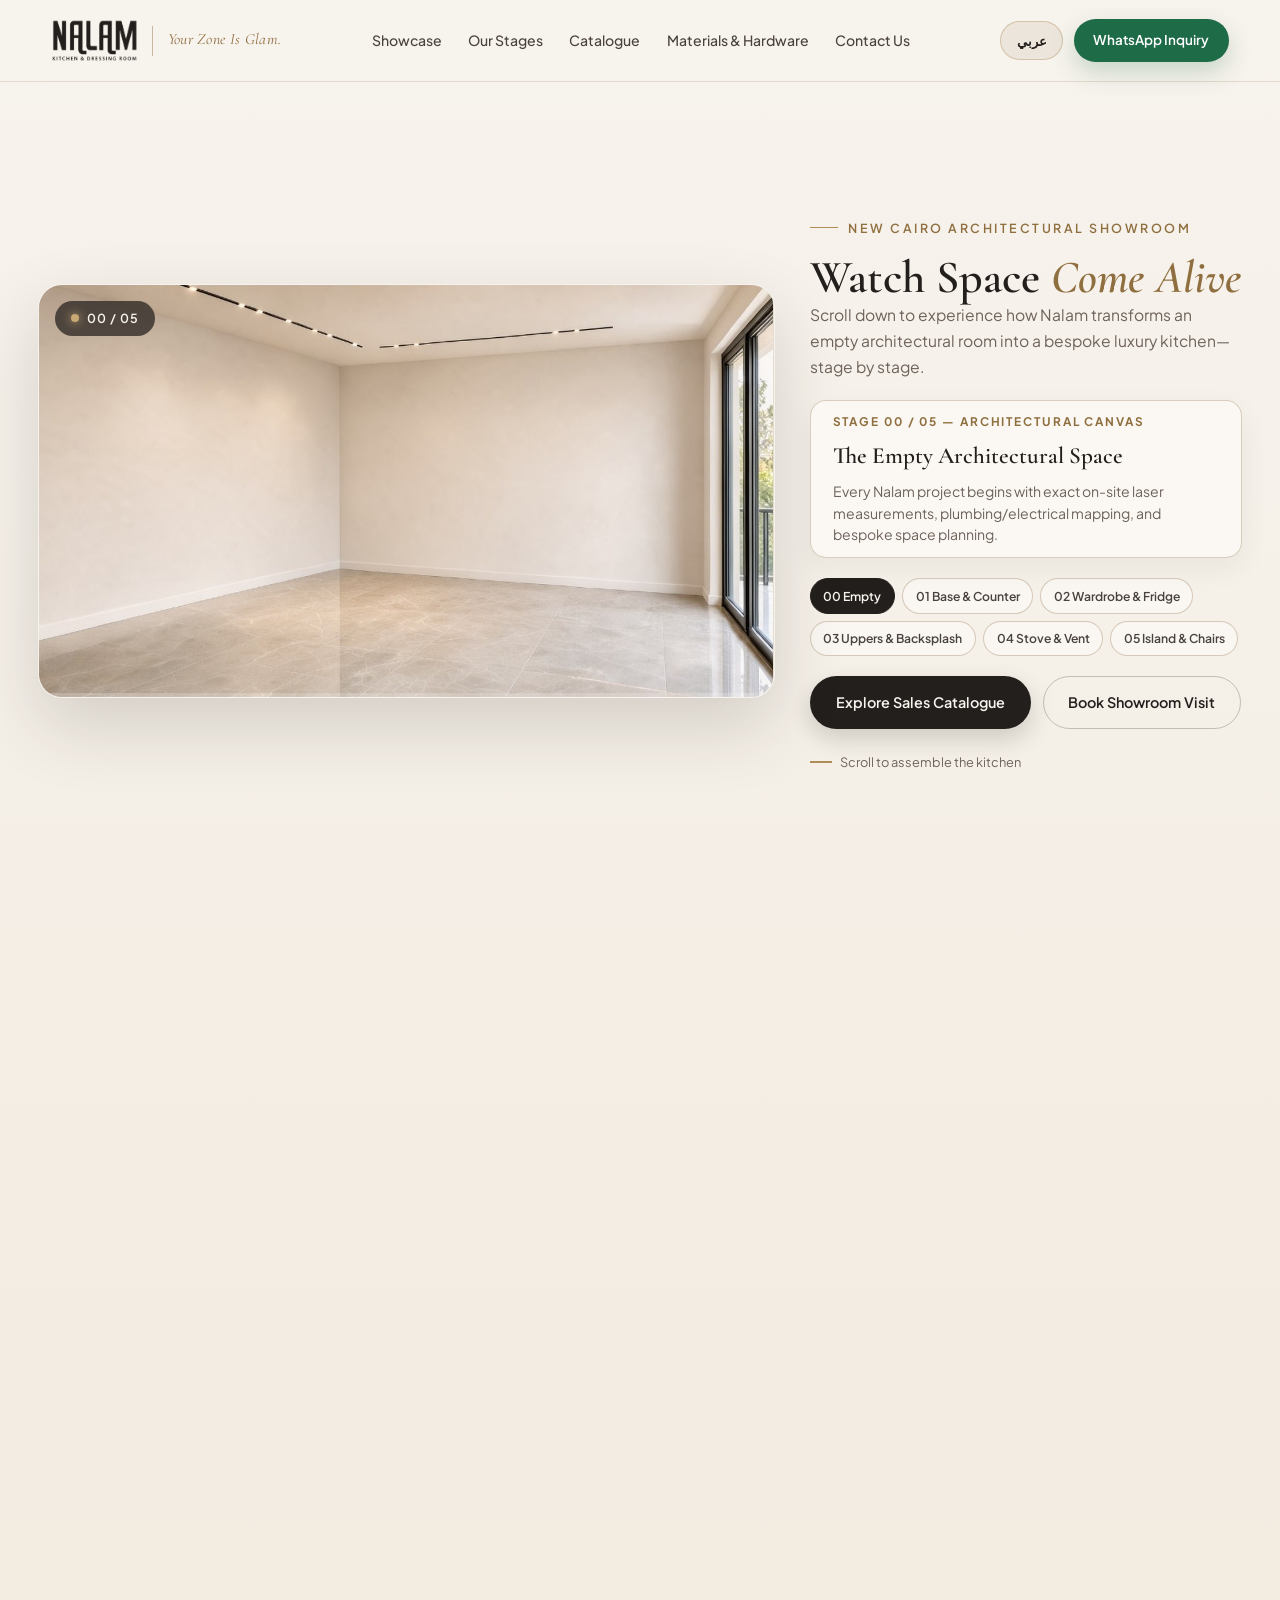
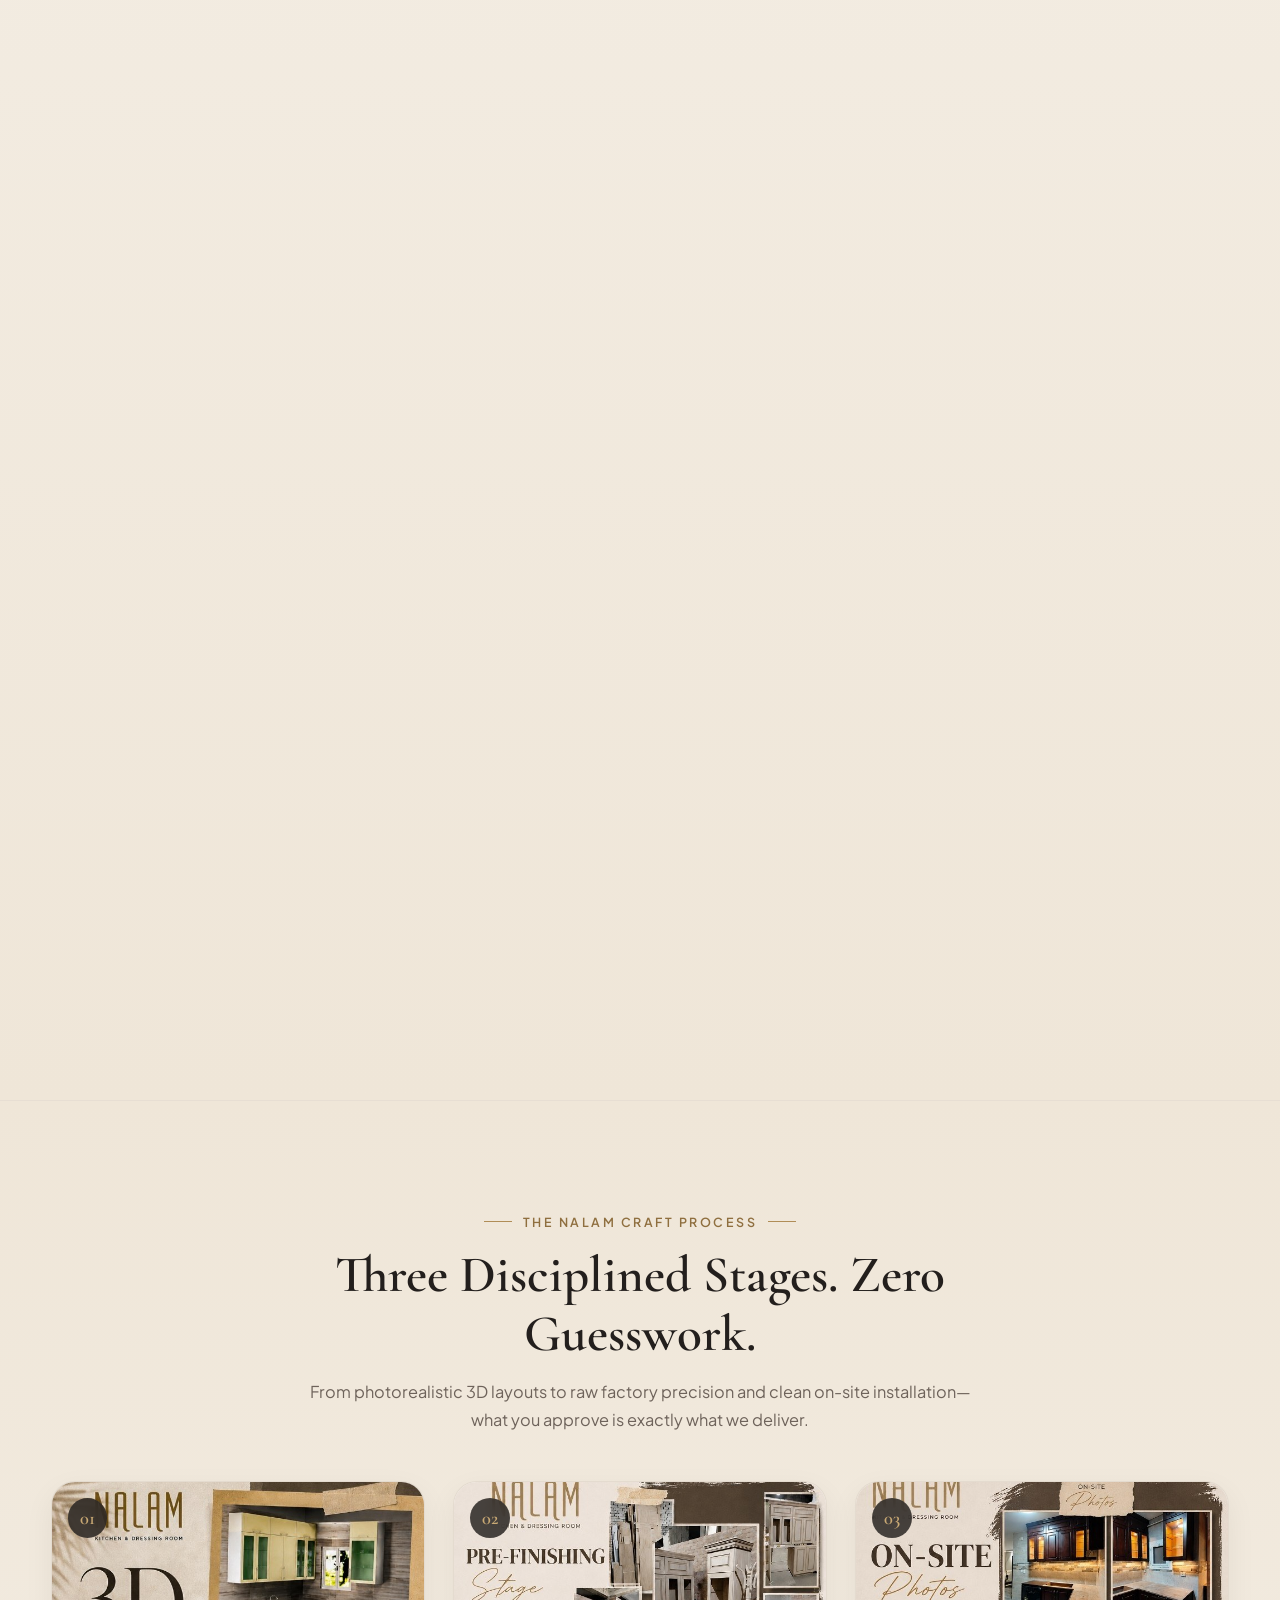
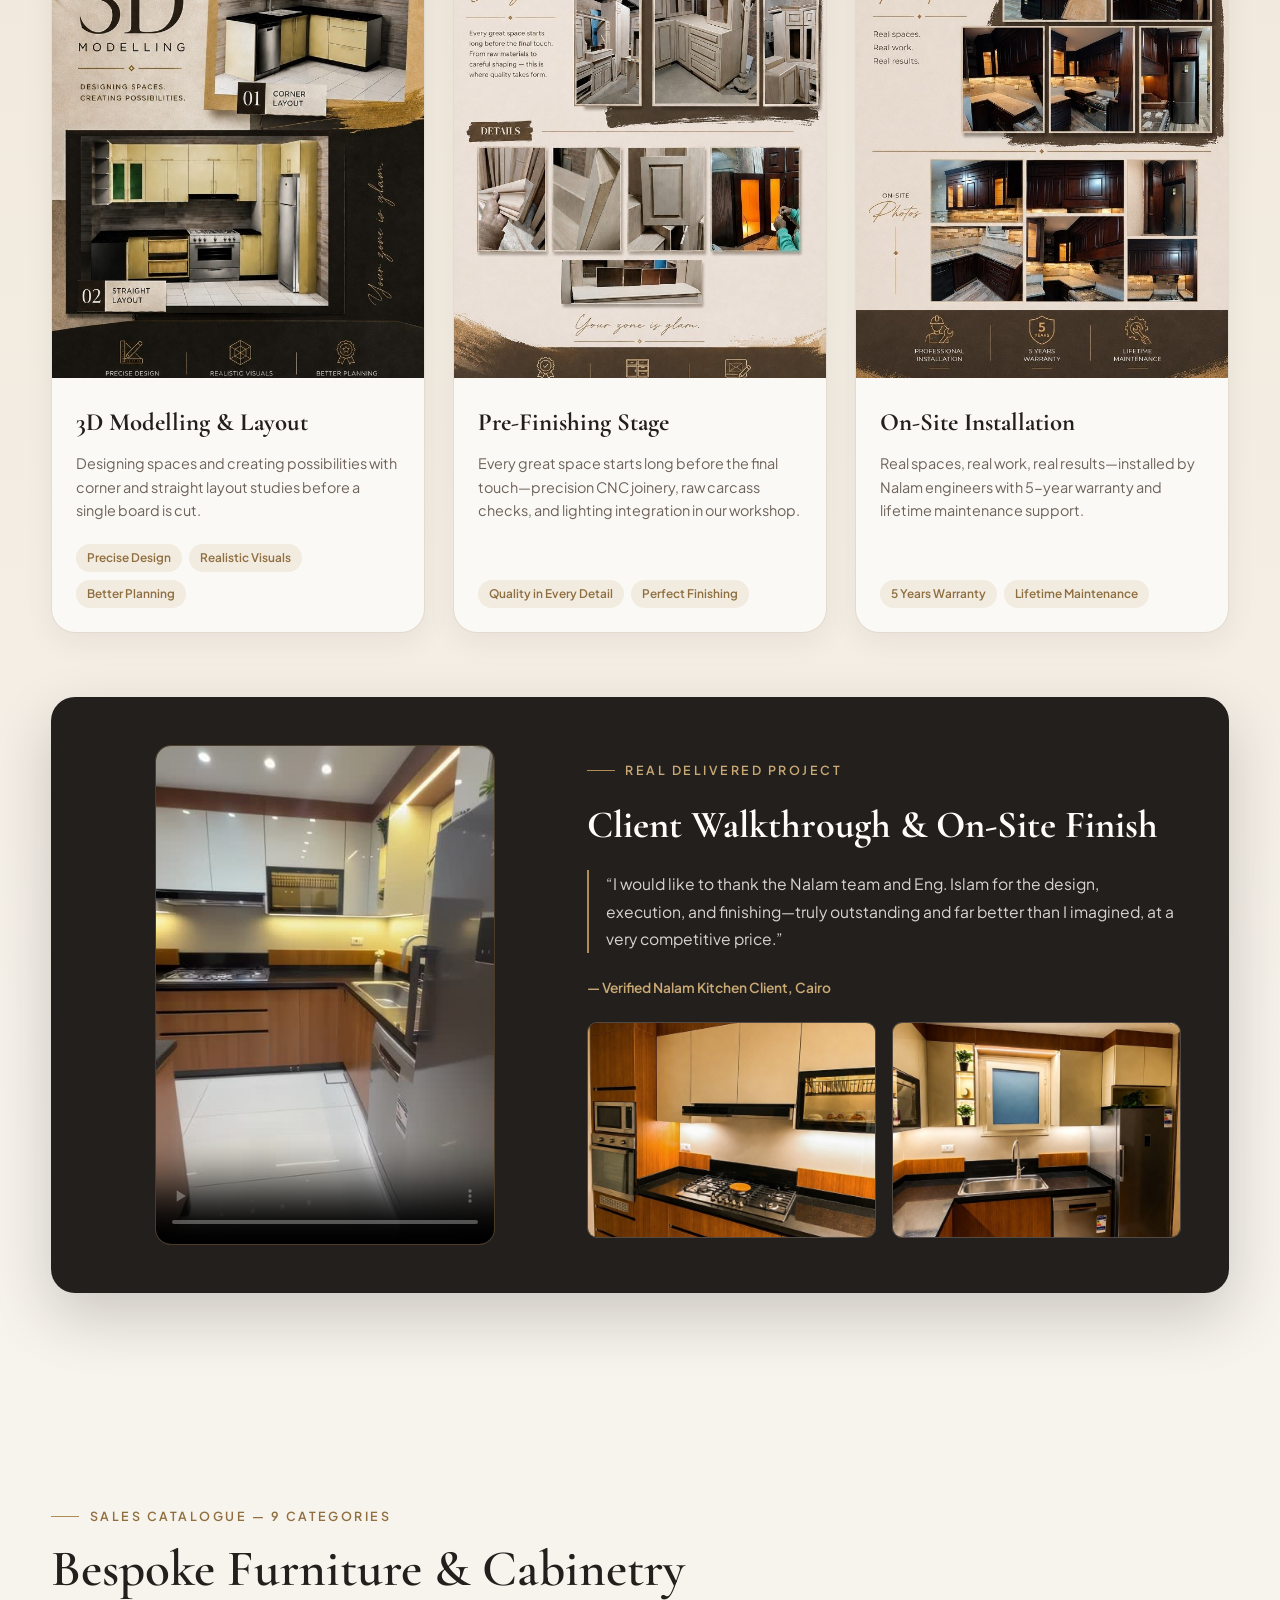
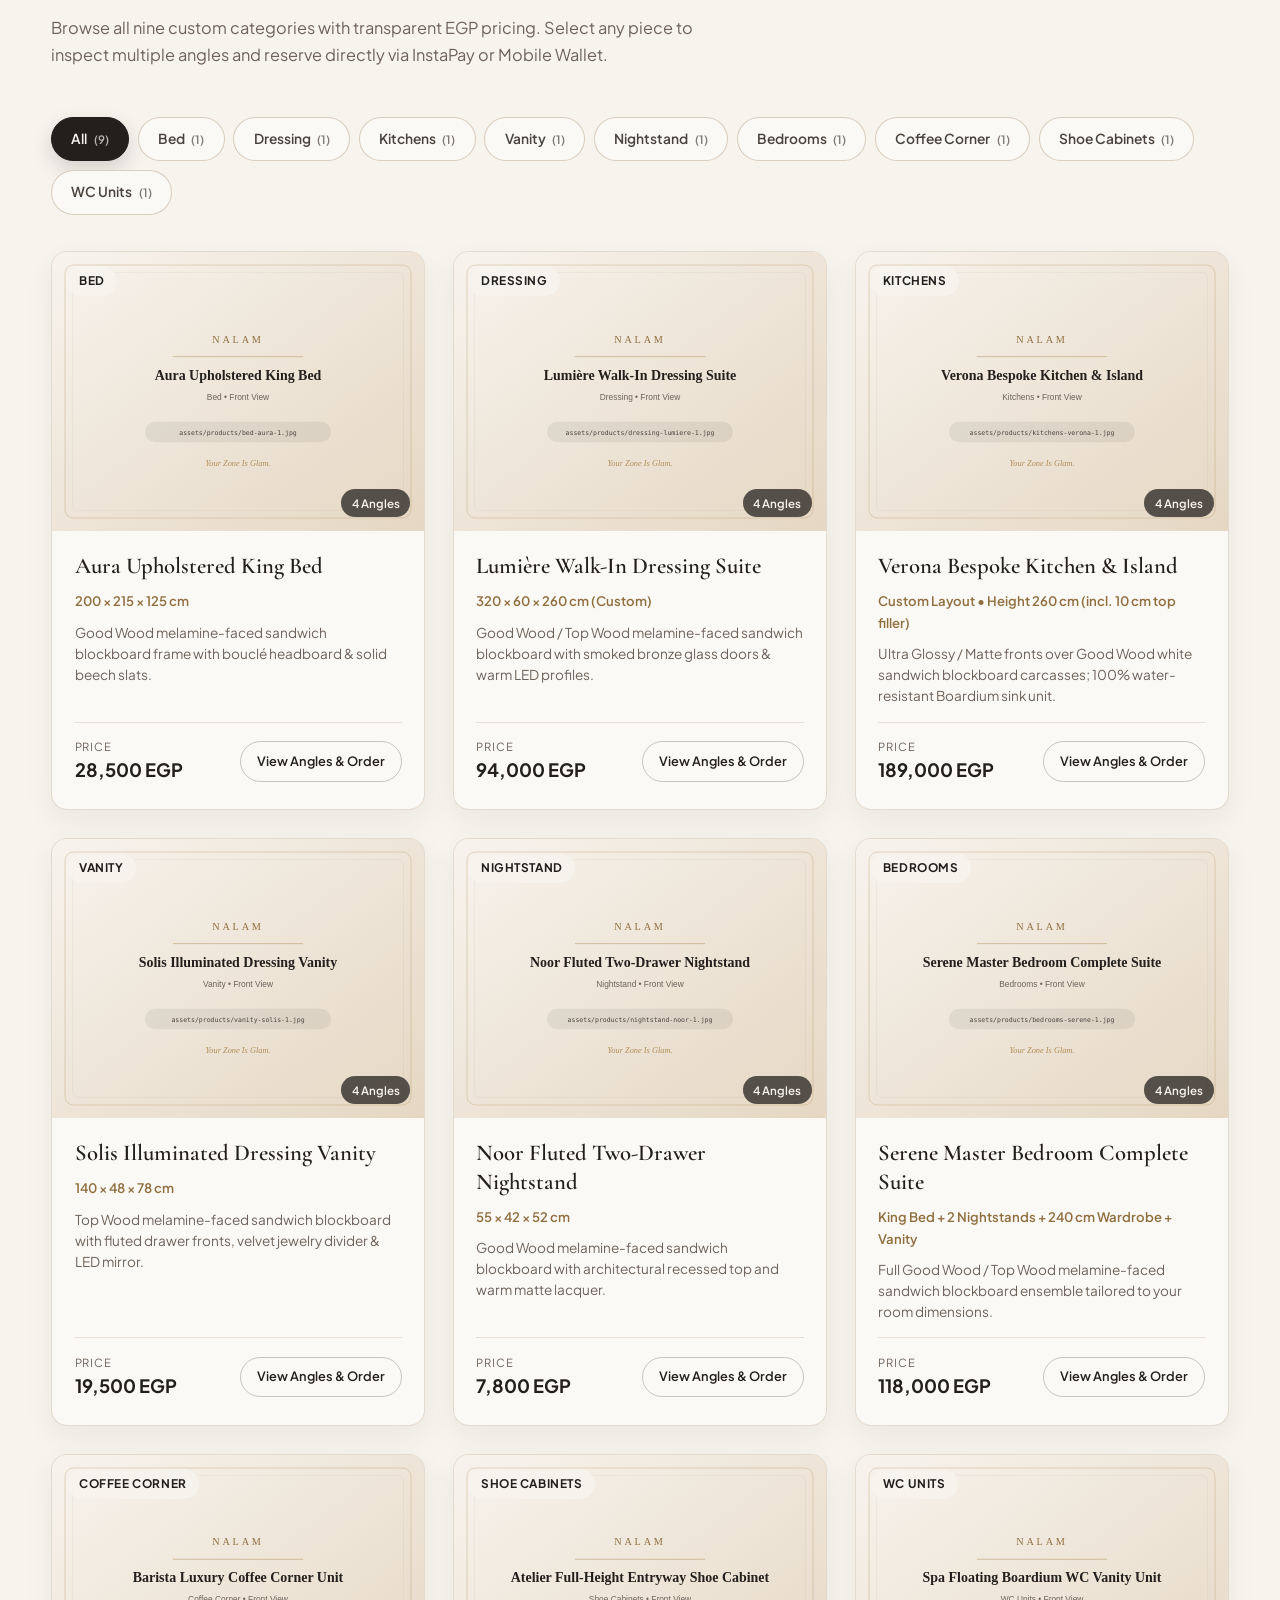
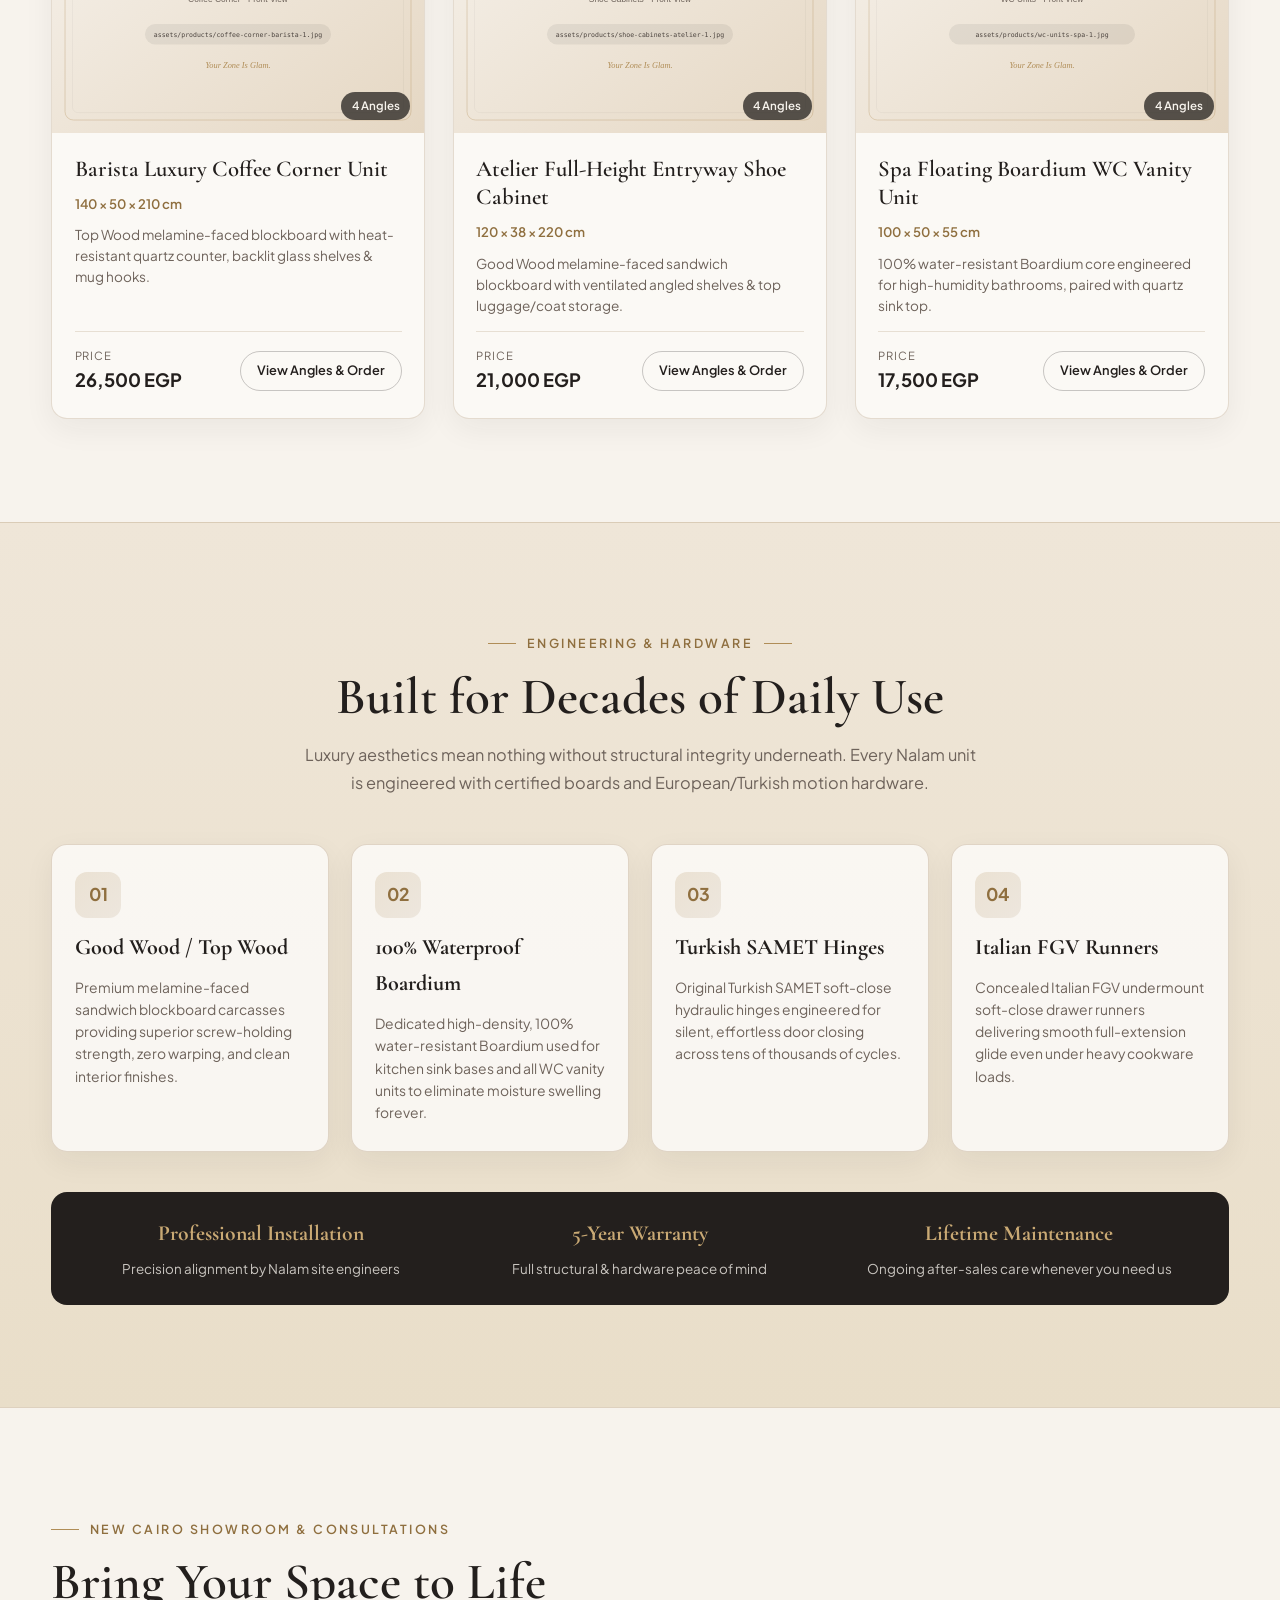
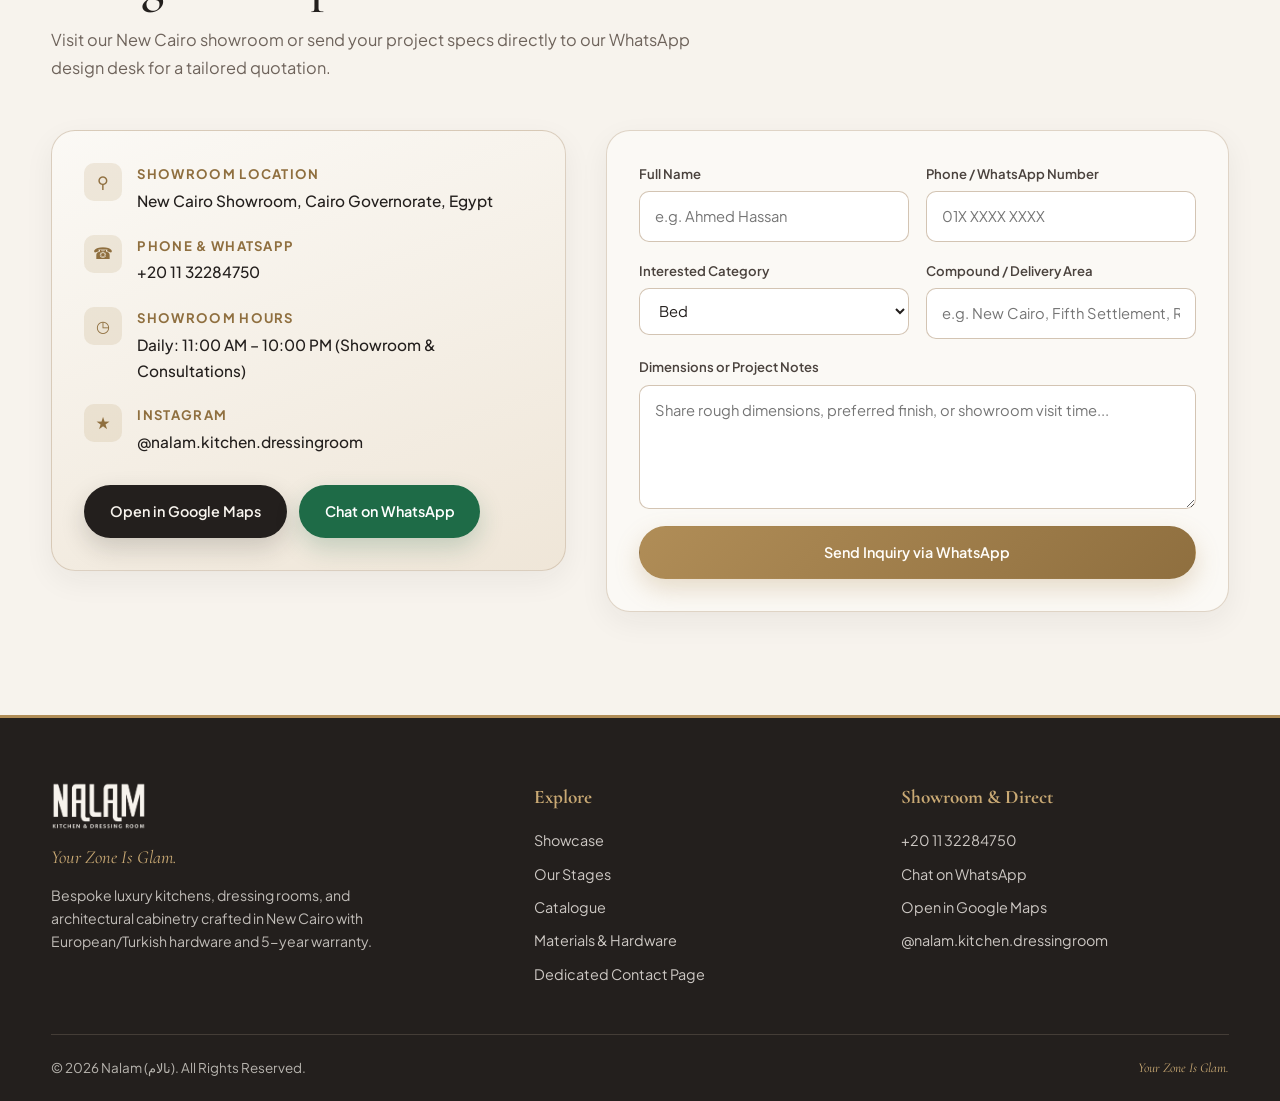
==== commit 79399a88: "Last Sync: 2026-11-20 05:42 (Mobile)" ====
--- a/index.html
+++ b/index.html
@@ -3,8 +3,8 @@
 <head>
   <meta charset="UTF-8">
   <meta name="viewport" content="width=device-width, initial-scale=1.0">
-  <title>Nalam — Custom Kitchens, Dressing Rooms &amp; Luxury Furniture | New Cairo</title>
-  <meta name="description" content="Nalam — Your Zone Is Glam. Luxury custom kitchens, dressing rooms, and bespoke furniture crafted in New Cairo, Egypt.">
+  <title>Nalam (نالام) — Custom Kitchens, Dressing Rooms &amp; Luxury Furniture | New Cairo</title>
+  <meta name="description" content="Nalam (نالام) — Your Zone Is Glam. Luxury custom kitchens, dressing rooms, and bespoke furniture crafted in New Cairo, Egypt with Good Wood, Boardium, SAMET, and FGV hardware.">
   <link rel="preconnect" href="https://fonts.googleapis.com">
   <link rel="preconnect" href="https://fonts.gstatic.com" crossorigin>
   <link href="https://fonts.googleapis.com/css2?family=Amiri:wght@400;700&family=Cairo:wght@400;500;600;700&family=Cormorant+Garamond:ital,wght@0,500;0,600;0,700;1,400;1,600&family=Plus+Jakarta+Sans:wght@400;500;600;700&display=swap" rel="stylesheet">
@@ -15,14 +15,11 @@
   <!-- Sticky Glassmorphism Beige Header -->
   <header class="site-header" id="top">
     <div class="container header-inner">
-      <div style="display:flex;align-items:center;gap:0.65rem;">
-        <button type="button" class="menu-btn" id="mobileMenuBtn" aria-label="Open Menu" aria-expanded="false">&#9776;</button>
-        <a href="#top" class="brand-lockup" aria-label="Nalam Home">
-          <img src="assets/logo.png" alt="Nalam — Kitchen &amp; Dressing Room" class="brand-logo">
-          <span class="brand-divider" aria-hidden="true"></span>
-          <span class="brand-slogan">Your Zone Is Glam.</span>
-        </a>
-      </div>
+      <a href="#top" class="brand-lockup" aria-label="Nalam Home">
+        <img src="assets/logo.png" alt="Nalam — Kitchen &amp; Dressing Room" class="brand-logo">
+        <span class="brand-divider" aria-hidden="true"></span>
+        <span class="brand-slogan">Your Zone Is Glam.</span>
+      </a>
 
       <nav aria-label="Primary Navigation">
         <ul class="nav-links">
@@ -35,33 +32,17 @@
       </nav>
 
       <div class="header-actions">
-        <button type="button" class="btn-icon" data-open-wishlist aria-label="Wishlist">
-          <span>&#9825;</span>
-          <span class="badge-count" data-wish-badge>0</span>
-        </button>
-        <button type="button" class="btn-icon" data-open-cart aria-label="Shopping Cart">
-          <span>&#128717;</span>
-          <span class="badge-count" data-cart-badge>0</span>
-        </button>
-        <button type="button" class="btn-icon" data-open-auth aria-label="Account">
-          <span>&#128100;</span>
-          <span class="btn-icon-label" data-account-label>Sign In</span>
-        </button>
         <button type="button" class="lang-toggle" data-lang-toggle aria-label="Switch Language">
           <span data-i18n="lang_btn">عربي</span>
         </button>
-        <a href="https://wa.me/201132284750" target="_blank" rel="noopener noreferrer" class="btn btn-wa header-wa" data-i18n="nav_wa">WhatsApp</a>
+        <a href="https://wa.me/201132284750" target="_blank" rel="noopener noreferrer" class="btn btn-wa header-wa" data-i18n="nav_wa">WhatsApp Inquiry</a>
+        <button type="button" class="menu-btn" id="mobileMenuBtn" aria-label="Menu" aria-expanded="false">&#9776;</button>
       </div>
     </div>
   </header>
 
-  <!-- Mobile Drawer Click-Outside Backdrop & Slide-In Menu -->
-  <div class="mobile-drawer-backdrop" id="mobileDrawerBackdrop"></div>
-  <aside class="mobile-drawer" id="mobileDrawer" aria-label="Mobile Navigation">
-    <div class="mobile-drawer-head">
-      <img src="assets/logo.png" alt="Nalam" style="height:34px;width:auto;">
-      <button type="button" class="drawer-close-btn" id="mobileDrawerCloseBtn" aria-label="Close Menu">&times;</button>
-    </div>
+  <!-- Mobile Navigation Drawer -->
+  <div class="mobile-drawer" id="mobileDrawer">
     <ul>
       <li><a href="#showcase" data-i18n="nav_showcase">Showcase</a></li>
       <li><a href="#stages" data-i18n="nav_stages">Our Stages</a></li>
@@ -69,51 +50,97 @@
       <li><a href="#materials" data-i18n="nav_materials">Materials &amp; Hardware</a></li>
       <li><a href="contact.html" data-i18n="nav_contact">Contact Us</a></li>
     </ul>
-    <button type="button" class="btn btn-outline" style="width:100%;" data-open-auth>
-      <span data-account-label>Sign In</span>
-    </button>
-    <a href="https://wa.me/201132284750" target="_blank" rel="noopener noreferrer" class="btn btn-wa" style="width:100%;" data-i18n="nav_wa">WhatsApp</a>
-  </aside>
-
-  <!-- Clean Full-Focus Scroll-Reveal Kitchen Transformation (Zero Stage Descriptions / Zero Option Pills) -->
+    <a href="https://wa.me/201132284750" target="_blank" rel="noopener noreferrer" class="btn btn-wa" style="width:100%;" data-i18n="nav_wa">WhatsApp Inquiry</a>
+  </div>
+
+  <!-- Hero Scroll-Reveal 5-Stage Kitchen Transformation -->
   <section id="showcase" class="hero-scroll-track">
     <div class="hero-sticky">
-      <div class="hero-shell-clean">
-        <div class="hero-top-bar">
+      <div class="hero-shell">
+        <div class="room-stage-frame">
+          <img src="assets/room-empty.jpg" alt="Empty Architectural Room" class="room-layer base-layer">
+          <img src="assets/stage-1-base.jpg" alt="Stage 1: Base Cabinets and Countertop" class="room-layer" data-stage="1">
+          <img src="assets/stage-2-tall.jpg" alt="Stage 2: Tall Wardrobe Tower and Refrigerator" class="room-layer" data-stage="2">
+          <img src="assets/stage-3-upper.jpg" alt="Stage 3: Upper Cabinets and Marble Backsplash" class="room-layer" data-stage="3">
+          <img src="assets/stage-4-appliances.jpg" alt="Stage 4: Built-in Stove and Chimney Air Vent" class="room-layer" data-stage="4">
+          <img src="assets/room-furnished.jpg" alt="Stage 5: Completed Luxury Kitchen with Island and Chairs" class="room-layer" data-stage="5">
+
+          <div class="stage-badge-overlay">
+            <span class="stage-badge-dot"></span>
+            <span id="stageBadgeText">00 / 05</span>
+          </div>
+          <div class="stage-progress-bar">
+            <div class="stage-progress-fill" id="stageProgressFill"></div>
+          </div>
+        </div>
+
+        <div class="hero-editorial-panel">
           <div>
             <div class="eyebrow" data-i18n="hero_eyebrow">NEW CAIRO ARCHITECTURAL SHOWROOM</div>
             <h1 class="hero-title">
-              <span data-i18n="hero_title_1">Watch Space</span>
-              <em data-i18n="hero_title_em">Come Alive</em>
+              <span style="color:inherit;font-style:normal;" data-i18n="hero_title_1">Watch Space</span>
+              <span data-i18n="hero_title_em">Come Alive</span>
             </h1>
-          </div>
+            <p class="hero-lead" data-i18n="hero_lead">Scroll down to experience how Nalam transforms an empty architectural room into a bespoke luxury kitchen—stage by stage.</p>
+          </div>
+
+          <div class="stage-callout-stack">
+            <div class="stage-card active" data-stage-card="0">
+              <div class="stage-card-step" data-i18n="stage_0_num">STAGE 00 / 05 — ARCHITECTURAL CANVAS</div>
+              <h3 data-i18n="stage_0_title">The Empty Architectural Space</h3>
+              <p data-i18n="stage_0_desc">Every Nalam project begins with exact on-site laser measurements, plumbing/electrical mapping, and bespoke space planning.</p>
+            </div>
+            <div class="stage-card" data-stage-card="1">
+              <div class="stage-card-step" data-i18n="stage_1_num">STAGE 01 / 05 — FOUNDATION</div>
+              <h3 data-i18n="stage_1_title">Base Cabinets &amp; Marble Countertop</h3>
+              <p data-i18n="stage_1_desc">Precision-built Good Wood sandwich blockboard base units with 100% waterproof Boardium sink carcass and honed veined marble countertop.</p>
+            </div>
+            <div class="stage-card" data-stage-card="2">
+              <div class="stage-card-step" data-i18n="stage_2_num">STAGE 02 / 05 — VERTICAL ARCHITECTURE</div>
+              <h3 data-i18n="stage_2_title">Tall Wardrobe Tower &amp; Refrigerator</h3>
+              <p data-i18n="stage_2_desc">Full-height pantry cabinetry seamlessly integrating the stainless French-door refrigerator alongside the built-in microwave and oven tower.</p>
+            </div>
+            <div class="stage-card" data-stage-card="3">
+              <div class="stage-card-step" data-i18n="stage_3_num">STAGE 03 / 05 — ELEVATION &amp; LIGHT</div>
+              <h3 data-i18n="stage_3_title">Upper Cabinets &amp; Illuminated Backsplash</h3>
+              <p data-i18n="stage_3_desc">Full-height upper cabinetry with smoked glass showcase, warm recessed LED profiles, and book-matched veined marble backsplash.</p>
+            </div>
+            <div class="stage-card" data-stage-card="4">
+              <div class="stage-card-step" data-i18n="stage_4_num">STAGE 04 / 05 — CULINARY HARDWARE</div>
+              <h3 data-i18n="stage_4_title">Built-In Stove &amp; Chimney Air Vent</h3>
+              <p data-i18n="stage_4_desc">Flush-mounted induction/gas cooktop paired with a matte black architectural chimney hood for clean airflow and sleek lines.</p>
+            </div>
+            <div class="stage-card" data-stage-card="5">
+              <div class="stage-card-step" data-i18n="stage_5_num">STAGE 05 / 05 — THE CENTERPIECE</div>
+              <h3 data-i18n="stage_5_title">Center Island &amp; Barstool Seating</h3>
+              <p data-i18n="stage_5_desc">The completed Nalam kitchen: a generous veined marble island with deep storage drawers and six tailored barstools. Your Zone Is Glam.</p>
+            </div>
+          </div>
+
+          <div class="stage-pills" aria-label="Kitchen Assembly Stages">
+            <button type="button" class="stage-pill active" data-stage-btn="0" data-i18n="pill_0">00 Empty</button>
+            <button type="button" class="stage-pill" data-stage-btn="1" data-i18n="pill_1">01 Base &amp; Counter</button>
+            <button type="button" class="stage-pill" data-stage-btn="2" data-i18n="pill_2">02 Wardrobe &amp; Fridge</button>
+            <button type="button" class="stage-pill" data-stage-btn="3" data-i18n="pill_3">03 Uppers &amp; Backsplash</button>
+            <button type="button" class="stage-pill" data-stage-btn="4" data-i18n="pill_4">04 Stove &amp; Vent</button>
+            <button type="button" class="stage-pill" data-stage-btn="5" data-i18n="pill_5">05 Island &amp; Chairs</button>
+          </div>
+
           <div class="hero-cta-row">
             <a href="#catalogue" class="btn btn-primary" data-i18n="hero_cta_cat">Explore Sales Catalogue</a>
             <a href="#contact" class="btn btn-outline" data-i18n="hero_cta_book">Book Showroom Visit</a>
           </div>
-        </div>
-
-        <div class="room-stage-frame">
-          <img src="assets/room-empty.jpg" alt="Empty Architectural Room" class="room-layer base-layer">
-          <img src="assets/stage-1-base.jpg" alt="Kitchen Stage 1" class="room-layer" data-stage="1">
-          <img src="assets/stage-2-tall.jpg" alt="Kitchen Stage 2" class="room-layer" data-stage="2">
-          <img src="assets/stage-3-upper.jpg" alt="Kitchen Stage 3" class="room-layer" data-stage="3">
-          <img src="assets/stage-4-appliances.jpg" alt="Kitchen Stage 4" class="room-layer" data-stage="4">
-          <img src="assets/room-furnished.jpg" alt="Completed Luxury Kitchen" class="room-layer" data-stage="5">
-          <div class="stage-progress-bar">
-            <div class="stage-progress-fill" id="stageProgressFill"></div>
-          </div>
-        </div>
-
-        <div class="scroll-cue">
-          <span class="scroll-cue-line"></span>
-          <span data-i18n="hero_scroll_cue">Scroll down to assemble the kitchen</span>
+
+          <div class="scroll-cue">
+            <span class="scroll-cue-line"></span>
+            <span data-i18n="hero_scroll_cue">Scroll to assemble the kitchen</span>
+          </div>
         </div>
       </div>
     </div>
   </section>
 
-  <!-- Craftsmanship Stages (Updated Images) & Real Project Spotlight -->
+  <!-- Craftsmanship Stages & Real Project Spotlight -->
   <section id="stages" class="section-pad stages-section">
     <div class="container">
       <div class="section-header centered">
@@ -161,10 +188,10 @@
           </div>
           <div class="journey-body">
             <h3 data-i18n="journey_3_title">On-Site Installation</h3>
-            <p data-i18n="journey_3_desc">Real spaces, real work, real results—installed by Nalam engineers with 5-year warranty and maintenance on request.</p>
+            <p data-i18n="journey_3_desc">Real spaces, real work, real results—installed by Nalam engineers with 5-year warranty and lifetime maintenance support.</p>
             <div class="journey-tags">
               <span class="journey-tag">5 Years Warranty</span>
-              <span class="journey-tag" data-i18n="war_3_t">Maintenance on Request</span>
+              <span class="journey-tag">Lifetime Maintenance</span>
             </div>
           </div>
         </article>
@@ -185,8 +212,8 @@
           </blockquote>
           <p style="font-size:0.86rem;color:var(--gold-light);margin-bottom:1.4rem;font-weight:600;" data-i18n="spotlight_credit">— Verified Nalam Kitchen Client, Cairo</p>
           <div class="spotlight-photos">
-            <img src="assets/project-kitchen-1.jpg" alt="Completed Nalam Kitchen — Stove Wall" loading="lazy" data-zoomable>
-            <img src="assets/project-kitchen-2.jpg" alt="Completed Nalam Kitchen — Sink &amp; Fridge Wall" loading="lazy" data-zoomable>
+            <img src="assets/project-kitchen-1.jpg" alt="Completed Nalam Wood &amp; Cream Kitchen — Stove Wall" loading="lazy" data-zoomable>
+            <img src="assets/project-kitchen-2.jpg" alt="Completed Nalam Wood &amp; Cream Kitchen — Sink &amp; Fridge Wall" loading="lazy" data-zoomable>
           </div>
         </div>
       </div>
@@ -199,7 +226,7 @@
       <div class="section-header">
         <div class="eyebrow" data-i18n="cat_eyebrow">SALES CATALOGUE — 9 CATEGORIES</div>
         <h2 class="section-title" data-i18n="cat_title">Bespoke Furniture &amp; Cabinetry</h2>
-        <p class="section-subtitle" data-i18n="cat_sub">Browse all nine custom categories with transparent EGP pricing. Add pieces to your cart or wishlist, inspect multiple angles, and check out via InstaPay or Mobile Wallet.</p>
+        <p class="section-subtitle" data-i18n="cat_sub">Browse all nine custom categories with transparent EGP pricing. Select any piece to inspect multiple angles and reserve directly via InstaPay or Mobile Wallet.</p>
       </div>
 
       <div class="filter-bar" id="catalogueFilterBar" role="tablist" aria-label="Furniture Categories"></div>
@@ -207,40 +234,35 @@
     </div>
   </section>
 
-  <!-- Materials & Hardware Section (Separated for Kitchens vs. Rooms) -->
+  <!-- Materials & Hardware Section -->
   <section id="materials" class="section-pad materials-section">
     <div class="container">
       <div class="section-header centered">
         <div class="eyebrow" data-i18n="mat_eyebrow">ENGINEERING &amp; HARDWARE</div>
-        <h2 class="section-title" data-i18n="mat_title">Dedicated Materials for Kitchens &amp; Rooms</h2>
-        <p class="section-subtitle" data-i18n="mat_sub">Every Nalam piece is built with purpose-selected boards—heavy-duty moisture-ready construction for kitchens and warp-resistant precision blockboard for bedrooms and living units.</p>
+        <h2 class="section-title" data-i18n="mat_title">Built for Decades of Daily Use</h2>
+        <p class="section-subtitle" data-i18n="mat_sub">Luxury aesthetics mean nothing without structural integrity underneath. Every Nalam unit is engineered with certified boards and European/Turkish motion hardware.</p>
       </div>
 
       <div class="materials-grid">
         <div class="material-card">
-          <span class="material-scope-tag" data-i18n="mat_scope_kitchen">For Kitchens</span>
+          <div class="material-icon">01</div>
           <h3 data-i18n="mat_1_title">Good Wood / Top Wood</h3>
-          <p data-i18n="mat_1_desc">Dedicated for kitchens: melamine-faced sandwich blockboard carcasses delivering superior screw-holding strength and durability.</p>
+          <p data-i18n="mat_1_desc">Premium melamine-faced sandwich blockboard carcasses providing superior screw-holding strength, zero warping, and clean interior finishes.</p>
         </div>
         <div class="material-card">
-          <span class="material-scope-tag" data-i18n="mat_scope_rooms">For Rooms &amp; Units</span>
-          <h3 data-i18n="mat_2_title">16mm Warp-Resistant Blockboard</h3>
-          <p data-i18n="mat_2_desc">Dedicated for rooms (bedrooms, dressings, vanities &amp; cabinets): 16mm melamine-faced blockboard precision-joined with minimal gaps.</p>
+          <div class="material-icon">02</div>
+          <h3 data-i18n="mat_2_title">100% Waterproof Boardium</h3>
+          <p data-i18n="mat_2_desc">Dedicated high-density, 100% water-resistant Boardium used for kitchen sink bases and all WC vanity units to eliminate moisture swelling forever.</p>
         </div>
         <div class="material-card">
-          <span class="material-scope-tag" data-i18n="mat_scope_wet">Sink &amp; WC Units</span>
-          <h3 data-i18n="mat_3_title">100% Waterproof Boardium</h3>
-          <p data-i18n="mat_3_desc">High-density 100% water-resistant Boardium engineered for kitchen sink bases and all WC vanity units to prevent moisture swelling.</p>
+          <div class="material-icon">03</div>
+          <h3 data-i18n="mat_3_title">Turkish SAMET Hinges</h3>
+          <p data-i18n="mat_3_desc">Original Turkish SAMET soft-close hydraulic hinges engineered for silent, effortless door closing across tens of thousands of cycles.</p>
         </div>
         <div class="material-card">
-          <span class="material-scope-tag" data-i18n="mat_scope_hw">Motion Hardware</span>
-          <h3 data-i18n="mat_4_title">Turkish SAMET Hinges</h3>
-          <p data-i18n="mat_4_desc">Original Turkish SAMET soft-close hydraulic hinges engineered for silent, effortless door closing across tens of thousands of cycles.</p>
-        </div>
-        <div class="material-card">
-          <span class="material-scope-tag" data-i18n="mat_scope_hw">Motion Hardware</span>
-          <h3 data-i18n="mat_5_title">Italian FGV Runners</h3>
-          <p data-i18n="mat_5_desc">Concealed Italian FGV undermount soft-close drawer runners delivering smooth full-extension glide under heavy daily loads.</p>
+          <div class="material-icon">04</div>
+          <h3 data-i18n="mat_4_title">Italian FGV Runners</h3>
+          <p data-i18n="mat_4_desc">Concealed Italian FGV undermount soft-close drawer runners delivering smooth full-extension glide even under heavy cookware loads.</p>
         </div>
       </div>
 
@@ -254,14 +276,14 @@
           <span data-i18n="war_2_s">Full structural &amp; hardware peace of mind</span>
         </div>
         <div class="warranty-item">
-          <strong data-i18n="war_3_t">Maintenance on Request</strong>
-          <span data-i18n="war_3_s">Dedicated after-sales service whenever you need it</span>
+          <strong data-i18n="war_3_t">Lifetime Maintenance</strong>
+          <span data-i18n="war_3_s">Ongoing after-sales care whenever you need us</span>
         </div>
       </div>
     </div>
   </section>
 
-  <!-- Contact Us & New Cairo Showroom Section (with Embedded Maps Window) -->
+  <!-- Contact Us & New Cairo Showroom Section -->
   <section id="contact" class="section-pad contact-section">
     <div class="container">
       <div class="section-header">
@@ -279,21 +301,6 @@
               <p data-config-address>New Cairo Showroom, Cairo Governorate, Egypt</p>
             </div>
           </div>
-
-          <!-- Interactive Showroom Map Window -->
-          <div class="map-window-box">
-            <iframe
-              title="Nalam New Cairo Showroom Map"
-              src="https://maps.google.com/maps?q=New%20Cairo,%20Cairo%20Governorate,%20Egypt&t=&z=13&ie=UTF8&iwloc=&output=embed"
-              loading="lazy"
-              referrerpolicy="no-referrer-when-downgrade">
-            </iframe>
-            <div class="map-window-bar">
-              <button type="button" class="btn btn-outline" data-copy-maps data-i18n="btn_copy_map">Copy Maps Link</button>
-              <a href="https://maps.app.goo.gl/vt4eZUMmj4ZkwLQM6" target="_blank" rel="noopener noreferrer" class="btn btn-primary" data-i18n="btn_maps">Open in Google Maps</a>
-            </div>
-          </div>
-
           <div class="showroom-item">
             <div class="showroom-dot">&#9742;</div>
             <div>
@@ -317,7 +324,8 @@
           </div>
 
           <div class="showroom-actions">
-            <a href="https://wa.me/201132284750" target="_blank" rel="noopener noreferrer" class="btn btn-wa" style="width:100%;" data-i18n="btn_wa_direct">Chat on WhatsApp</a>
+            <a href="https://maps.app.goo.gl/vt4eZUMmj4ZkwLQM6" target="_blank" rel="noopener noreferrer" class="btn btn-primary" data-i18n="btn_maps">Open in Google Maps</a>
+            <a href="https://wa.me/201132284750" target="_blank" rel="noopener noreferrer" class="btn btn-wa" data-i18n="btn_wa_direct">Chat on WhatsApp</a>
           </div>
         </div>
 
@@ -340,7 +348,7 @@
           </div>
           <div class="form-group full">
             <label for="inqNotes" data-i18n="form_notes">Dimensions or Project Notes</label>
-            <textarea id="inqNotes" name="notes" rows="5" data-i18n-placeholder="form_notes_ph" placeholder="Share rough dimensions, preferred finish, or showroom visit time..."></textarea>
+            <textarea id="inqNotes" name="notes" rows="4" data-i18n-placeholder="form_notes_ph" placeholder="Share rough dimensions, preferred finish, or showroom visit time..."></textarea>
           </div>
           <div class="form-group full">
             <button type="submit" class="btn btn-gold" style="width:100%;" data-i18n="form_submit">Send Inquiry via WhatsApp</button>
@@ -357,7 +365,7 @@
         <div>
           <img src="assets/logo-light.png" alt="Nalam — Kitchen &amp; Dressing Room" class="footer-logo">
           <div class="footer-slogan">Your Zone Is Glam.</div>
-          <p class="footer-desc" data-i18n="footer_desc">Bespoke luxury kitchens, dressing rooms, and architectural cabinetry crafted in New Cairo with certified materials and 5-year warranty.</p>
+          <p class="footer-desc" data-i18n="footer_desc">Bespoke luxury kitchens, dressing rooms, and architectural cabinetry crafted in New Cairo with European/Turkish hardware and 5-year warranty.</p>
         </div>
 
         <div class="footer-col">
@@ -383,7 +391,7 @@
       </div>
 
       <div class="footer-bottom">
-        <span>© 2026 Nalam. All Rights Reserved.</span>
+        <span>© 2026 Nalam (نالام). All Rights Reserved.</span>
         <span style="font-family:var(--font-serif);font-style:italic;color:var(--gold-light);">Your Zone Is Glam.</span>
       </div>
     </div>
@@ -409,11 +417,6 @@
         <div class="modal-price-bar">
           <span data-i18n="cat_starting" style="font-size:0.82rem;color:var(--espresso-muted);font-weight:600;">Price</span>
           <span class="modal-price-val" id="modalPrice">0 EGP</span>
-        </div>
-
-        <div class="modal-action-row">
-          <button type="button" class="btn btn-primary" id="modalCartBtn" data-i18n="cat_add_cart">Add to Cart</button>
-          <button type="button" class="btn btn-outline" id="modalWishBtn">&#9825; Wishlist</button>
         </div>
 
         <ul class="modal-specs-list">
@@ -424,7 +427,7 @@
         </ul>
 
         <form class="order-box" id="modalOrderForm">
-          <h4 data-i18n="modal_order_title">Quick Reserve via InstaPay or Mobile Wallet</h4>
+          <h4 data-i18n="modal_order_title">Reserve / Order via InstaPay or Mobile Wallet</h4>
           <div class="instapay-pill">
             <span><strong data-i18n="modal_instapay_lbl">InstaPay Address (Default):</strong> <code id="modalInstapayHandle">nalam@instapay</code></span>
             <button type="button" class="copy-btn" id="copyInstapayBtn" data-i18n="modal_copy">Copy</button>
@@ -437,179 +440,14 @@
               <option value="Mobile Wallet" data-i18n="modal_pay_wallet">Mobile Wallet (Vodafone / Orange / Etisalat Cash)</option>
             </select>
           </div>
-          <button type="submit" class="btn btn-wa" style="width:100%;" data-i18n="modal_order_btn">Reserve Directly via WhatsApp</button>
-          <p style="font-size:0.74rem;color:var(--espresso-muted);text-align:center;" data-i18n="modal_no_card">Zero credit card gateways — fast confirmation directly with Nalam sales on WhatsApp.</p>
+          <button type="submit" class="btn btn-wa" style="width:100%;" data-i18n="modal_order_btn">Reserve / Order via WhatsApp</button>
+          <p style="font-size:0.75rem;color:var(--espresso-muted);text-align:center;" data-i18n="modal_no_card">Zero credit card gateways — fast confirmation directly with Nalam sales on WhatsApp.</p>
         </form>
       </div>
     </div>
   </div>
 
-  <!-- Account Modal: Sign In / Create Account (w/ Floor Level) / Profile -->
-  <div class="modal-backdrop" id="authModal" role="dialog" aria-modal="true" aria-label="Nalam Account">
-    <div class="auth-panel">
-      <button type="button" class="modal-close" id="authCloseBtn" aria-label="Close">&times;</button>
-      <div style="text-align:center;margin-bottom:1.1rem;">
-        <img src="assets/logo.png" alt="Nalam" style="height:36px;margin-inline:auto;margin-bottom:0.35rem;">
-      </div>
-
-      <div class="auth-banner" id="authBanner"></div>
-
-      <div class="auth-tabs" id="authTabsWrap">
-        <button type="button" class="auth-tab active" data-auth-tab="signin" data-i18n="auth_signin_tab">Sign In</button>
-        <button type="button" class="auth-tab" data-auth-tab="signup" data-i18n="auth_signup_tab">Create Account</button>
-      </div>
-
-      <!-- Sign In Form -->
-      <form id="authSigninForm" class="auth-form">
-        <div class="form-group full">
-          <label for="siEmail" data-i18n="auth_email">Email Address</label>
-          <input id="siEmail" type="email" required dir="ltr" placeholder="name@example.com">
-        </div>
-        <div class="form-group full">
-          <label for="siPass" data-i18n="auth_password">Password</label>
-          <input id="siPass" type="password" required minlength="4" placeholder="••••••">
-        </div>
-        <div class="form-group full">
-          <button type="submit" class="btn btn-primary" style="width:100%;" data-i18n="auth_signin_btn">Sign In</button>
-        </div>
-      </form>
-
-      <!-- Create Account Form (Includes Building Floor Level) -->
-      <form id="authSignupForm" class="auth-form" style="display:none;">
-        <div class="form-group">
-          <label for="suName" data-i18n="auth_fullname">Full Name</label>
-          <input id="suName" type="text" required>
-        </div>
-        <div class="form-group">
-          <label for="suPhone" data-i18n="auth_phone">Phone / WhatsApp</label>
-          <input id="suPhone" type="tel" required dir="ltr" placeholder="01X XXXX XXXX">
-        </div>
-        <div class="form-group">
-          <label for="suEmail" data-i18n="auth_email">Email Address</label>
-          <input id="suEmail" type="email" required dir="ltr" placeholder="name@example.com">
-        </div>
-        <div class="form-group">
-          <label for="suPass" data-i18n="auth_password">Password</label>
-          <input id="suPass" type="password" required minlength="4" placeholder="••••••">
-        </div>
-        <div class="form-group">
-          <label for="suGov" data-i18n="auth_gov">Governorate</label>
-          <select id="suGov">
-            <option value="Cairo" data-i18n="auth_gov_cairo">Cairo Governorate</option>
-            <option value="Giza" data-i18n="auth_gov_giza">Giza Governorate</option>
-            <option value="Other" data-i18n="auth_gov_other">Other Governorate</option>
-          </select>
-        </div>
-        <div class="form-group">
-          <label for="suFloor" data-i18n="auth_floor">Building Floor Level</label>
-          <select id="suFloor" data-floor-select></select>
-        </div>
-        <div class="form-group full">
-          <label for="suAddress" data-i18n="auth_address">Delivery Area / Street Address</label>
-          <input id="suAddress" type="text" required>
-        </div>
-        <div class="form-group full">
-          <button type="submit" class="btn btn-gold" style="width:100%;" data-i18n="auth_signup_btn">Create Account</button>
-        </div>
-      </form>
-
-      <!-- Signed-In Profile Form -->
-      <form id="authProfileForm" class="auth-form" style="display:none;">
-        <div class="form-group full" style="text-align:center;margin-bottom:0.25rem;">
-          <h3 class="serif" style="font-size:1.55rem;" data-i18n="auth_profile_title">My Nalam Account</h3>
-        </div>
-        <div class="form-group">
-          <label for="profName" data-i18n="auth_fullname">Full Name</label>
-          <input id="profName" type="text" required>
-        </div>
-        <div class="form-group">
-          <label for="profPhone" data-i18n="auth_phone">Phone / WhatsApp</label>
-          <input id="profPhone" type="tel" required dir="ltr">
-        </div>
-        <div class="form-group">
-          <label for="profGov" data-i18n="auth_gov">Governorate</label>
-          <select id="profGov">
-            <option value="Cairo" data-i18n="auth_gov_cairo">Cairo Governorate</option>
-            <option value="Giza" data-i18n="auth_gov_giza">Giza Governorate</option>
-            <option value="Other" data-i18n="auth_gov_other">Other Governorate</option>
-          </select>
-        </div>
-        <div class="form-group">
-          <label for="profFloor" data-i18n="auth_floor">Building Floor Level</label>
-          <select id="profFloor" data-floor-select></select>
-        </div>
-        <div class="form-group full">
-          <label for="profAddress" data-i18n="auth_address">Delivery Area / Street Address</label>
-          <input id="profAddress" type="text" required>
-        </div>
-        <div class="form-group full" style="display:flex;gap:0.6rem;flex-direction:row;">
-          <button type="submit" class="btn btn-primary" style="flex:1;" data-i18n="auth_save_profile">Save Account Details</button>
-          <button type="button" class="btn btn-outline" id="authSignoutBtn" data-i18n="auth_signout_btn">Sign Out</button>
-        </div>
-      </form>
-    </div>
-  </div>
-
-  <!-- Slide-Over Cart & Wishlist Drawers -->
-  <div class="side-drawer-backdrop" id="sideDrawerBackdrop"></div>
-
-  <aside class="side-drawer" id="cartDrawer" aria-label="Shopping Cart">
-    <div class="side-drawer-head">
-      <h3 data-i18n="cart_title">Your Shopping Cart</h3>
-      <button type="button" class="drawer-close-btn" data-close-side-drawer aria-label="Close">&times;</button>
-    </div>
-    <div class="side-drawer-body" id="cartDrawerBody"></div>
-    <div class="side-drawer-foot" id="cartDrawerFoot">
-      <div class="checkout-floor-grid">
-        <div>
-          <label for="checkoutGov" style="font-size:0.72rem;font-weight:600;color:var(--espresso-muted);" data-i18n="checkout_gov_lbl">Delivery Governorate</label>
-          <select id="checkoutGov" style="width:100%;">
-            <option value="Cairo" data-i18n="auth_gov_cairo">Cairo Governorate</option>
-            <option value="Giza" data-i18n="auth_gov_giza">Giza Governorate</option>
-            <option value="Other" data-i18n="auth_gov_other">Other Governorate</option>
-          </select>
-        </div>
-        <div>
-          <label for="checkoutFloor" style="font-size:0.72rem;font-weight:600;color:var(--espresso-muted);" data-i18n="checkout_floor_lbl">Delivery Floor Level</label>
-          <select id="checkoutFloor" data-floor-select style="width:100%;"></select>
-        </div>
-      </div>
-
-      <select id="checkoutPayMethod" style="padding:0.55rem 0.72rem;border-radius:8px;border:1px solid rgba(200,182,160,0.85);background:#FFFFFF;font-size:0.82rem;">
-        <option value="InstaPay" data-i18n="modal_pay_instapay">InstaPay (Instant Bank Transfer)</option>
-        <option value="Mobile Wallet" data-i18n="modal_pay_wallet">Mobile Wallet (Vodafone / Orange / Etisalat Cash)</option>
-      </select>
-
-      <div class="summary-row">
-        <span data-i18n="subtotal_lbl">Items Subtotal</span>
-        <strong id="cartSubtotalVal">0 EGP</strong>
-      </div>
-      <div class="summary-row">
-        <span data-i18n="delivery_base_lbl">Delivery (Cairo &amp; Giza, up to 2nd floor)</span>
-        <strong id="cartDeliveryBaseVal">5,000 EGP</strong>
-      </div>
-      <div class="summary-row">
-        <span data-i18n="delivery_floor_lbl">Additional Floor Carry Fee</span>
-        <strong id="cartFloorFeeVal">Included</strong>
-      </div>
-      <div class="summary-row total">
-        <span data-i18n="grand_total_lbl">Estimated Total</span>
-        <span id="cartGrandTotalVal">0 EGP</span>
-      </div>
-      <p style="font-size:0.72rem;color:var(--espresso-muted);line-height:1.45;" data-i18n="checkout_note">Base 5,000 EGP covers Cairo &amp; Giza up to the 2nd floor; higher floors add 500 EGP per extra floor.</p>
-      <button type="button" class="btn btn-wa" id="cartCheckoutBtn" style="width:100%;" data-i18n="checkout_btn">Checkout via WhatsApp (InstaPay / Wallet)</button>
-    </div>
-  </aside>
-
-  <aside class="side-drawer" id="wishlistDrawer" aria-label="Wishlist">
-    <div class="side-drawer-head">
-      <h3 data-i18n="wish_title">Your Wishlist</h3>
-      <button type="button" class="drawer-close-btn" data-close-side-drawer aria-label="Close">&times;</button>
-    </div>
-    <div class="side-drawer-body" id="wishlistDrawerBody"></div>
-  </aside>
-
-  <!-- Fullscreen Zoom Lightbox -->
+  <!-- Fullscreen Zoom Lightbox for Stage & Real Project Photos -->
   <div class="zoom-modal" id="zoomModal" role="dialog" aria-modal="true">
     <img id="zoomModalImg" src="" alt="Zoomed Project Photo">
   </div>
--- a/css/style.css
+++ b/css/style.css
@@ -1,26 +1,25 @@
 /* ==========================================================================
-   NALAM — Luxury Custom Furniture, Kitchens & Dressing Rooms
-   Warm Luxury Beige Gradient Stylesheet (EN / AR RTL Ready)
+   NALAM (نالام) — Luxury Custom Furniture, Kitchens & Dressing Rooms
+   Warm Luxury Beige Architectural Editorial Stylesheet (EN / AR RTL Ready)
    ========================================================================== */
 
 :root {
-  --bg-cream: #F6EFE4;
-  --bg-sand: #ECE0CE;
-  --bg-sand-deep: #E2D1B8;
-  --bg-card: #FAF6EE;
-  --bg-glass: rgba(246, 239, 228, 0.88);
+  --bg-cream: #F7F3ED;
+  --bg-sand: #EFE6D8;
+  --bg-card: #FBF9F5;
+  --bg-glass: rgba(247, 243, 237, 0.86);
   --taupe: #C8B6A0;
   --taupe-soft: rgba(200, 182, 160, 0.35);
   --espresso: #231F1D;
   --espresso-soft: #4A423D;
-  --espresso-muted: #6A5F57;
+  --espresso-muted: #6E635B;
   --gold: #B08D57;
-  --gold-light: #CCA972;
-  --gold-dark: #8C6C3B;
+  --gold-light: #C9A974;
+  --gold-dark: #8F6F3F;
   --border-subtle: rgba(35, 31, 29, 0.1);
-  --shadow-soft: 0 18px 45px rgba(35, 31, 29, 0.09);
-  --shadow-card: 0 10px 30px rgba(35, 31, 29, 0.065);
-  --shadow-hover: 0 22px 50px rgba(35, 31, 29, 0.14);
+  --shadow-soft: 0 18px 45px rgba(35, 31, 29, 0.08);
+  --shadow-card: 0 10px 30px rgba(35, 31, 29, 0.06);
+  --shadow-hover: 0 22px 50px rgba(35, 31, 29, 0.13);
   --radius-sm: 10px;
   --radius-md: 16px;
   --radius-lg: 24px;
@@ -47,12 +46,7 @@
 
 body {
   font-family: var(--font-sans);
-  background:
-    radial-gradient(circle at 12% 10%, rgba(204, 169, 114, 0.16) 0%, transparent 42%),
-    radial-gradient(circle at 88% 35%, rgba(200, 182, 160, 0.24) 0%, transparent 46%),
-    radial-gradient(circle at 20% 78%, rgba(176, 141, 87, 0.14) 0%, transparent 45%),
-    linear-gradient(180deg, #F7F0E5 0%, #EFE3D0 28%, #E7D6BE 55%, #F2E7D6 80%, #ECE0CE 100%);
-  background-attachment: fixed;
+  background: linear-gradient(180deg, var(--bg-cream) 0%, var(--bg-sand) 50%, var(--bg-cream) 100%);
   color: var(--espresso);
   line-height: 1.65;
   overflow-x: hidden;
@@ -121,8 +115,8 @@
 }
 
 .section-header {
-  max-width: 700px;
-  margin-bottom: 2.75rem;
+  max-width: 680px;
+  margin-bottom: 3rem;
 }
 
 .section-header.centered {
@@ -143,11 +137,11 @@
 
 .section-title {
   font-family: var(--font-serif);
-  font-size: clamp(2rem, 4vw, 3.2rem);
+  font-size: clamp(2rem, 4vw, 3.25rem);
   font-weight: 600;
   line-height: 1.15;
   color: var(--espresso);
-  margin-bottom: 0.85rem;
+  margin-bottom: 0.9rem;
 }
 
 .section-subtitle {
@@ -157,7 +151,7 @@
 }
 
 .section-pad {
-  padding-block: clamp(4.2rem, 7.5vw, 6.8rem);
+  padding-block: clamp(4.5rem, 8vw, 7rem);
 }
 
 /* ==========================================================================
@@ -167,10 +161,10 @@
   display: inline-flex;
   align-items: center;
   justify-content: center;
-  gap: 0.5rem;
-  padding: 0.82rem 1.45rem;
+  gap: 0.55rem;
+  padding: 0.85rem 1.55rem;
   border-radius: 999px;
-  font-size: 0.88rem;
+  font-size: 0.9rem;
   font-weight: 600;
   border: 1px solid transparent;
   cursor: pointer;
@@ -190,6 +184,7 @@
 
 .btn-primary:hover {
   background: #36302D;
+  box-shadow: 0 14px 30px rgba(35, 31, 29, 0.24);
 }
 
 .btn-gold {
@@ -203,14 +198,14 @@
 }
 
 .btn-outline {
-  background: rgba(250, 246, 238, 0.72);
-  border-color: rgba(35, 31, 29, 0.22);
+  background: transparent;
+  border-color: rgba(35, 31, 29, 0.24);
   color: var(--espresso);
 }
 
 .btn-outline:hover {
   border-color: var(--gold);
-  background: rgba(176, 141, 87, 0.12);
+  background: rgba(176, 141, 87, 0.08);
 }
 
 .btn-wa {
@@ -223,46 +218,8 @@
   background: #175739;
 }
 
-.btn-icon {
-  position: relative;
-  display: inline-flex;
-  align-items: center;
-  justify-content: center;
-  gap: 0.35rem;
-  height: 40px;
-  padding: 0 0.85rem;
-  border-radius: 999px;
-  background: rgba(250, 246, 238, 0.9);
-  border: 1px solid rgba(200, 182, 160, 0.75);
-  color: var(--espresso);
-  font-size: 0.82rem;
-  font-weight: 600;
-  cursor: pointer;
-  transition: var(--transition);
-}
-
-.btn-icon:hover {
-  border-color: var(--gold);
-  background: #FFFDF9;
-  transform: translateY(-1px);
-}
-
-.badge-count {
-  min-width: 19px;
-  height: 19px;
-  padding: 0 5px;
-  border-radius: 999px;
-  background: var(--gold-dark);
-  color: #FFFDF9;
-  font-size: 0.7rem;
-  font-weight: 700;
-  display: inline-flex;
-  align-items: center;
-  justify-content: center;
-}
-
 /* ==========================================================================
-   Sticky Glassmorphism Beige Header + Pill Desktop Navigation
+   Sticky Glassmorphism Header
    ========================================================================== */
 .site-header {
   position: fixed;
@@ -273,13 +230,13 @@
   background: var(--bg-glass);
   backdrop-filter: blur(18px);
   -webkit-backdrop-filter: blur(18px);
-  border-bottom: 1px solid rgba(200, 182, 160, 0.55);
+  border-bottom: 1px solid rgba(200, 182, 160, 0.45);
   transition: box-shadow var(--transition), background var(--transition);
 }
 
 .site-header.scrolled {
-  background: rgba(246, 239, 228, 0.95);
-  box-shadow: 0 10px 30px rgba(35, 31, 29, 0.08);
+  background: rgba(247, 243, 237, 0.94);
+  box-shadow: 0 10px 30px rgba(35, 31, 29, 0.07);
 }
 
 .header-inner {
@@ -287,32 +244,32 @@
   display: flex;
   align-items: center;
   justify-content: space-between;
+  gap: 1.25rem;
+}
+
+.brand-lockup {
+  display: flex;
+  align-items: center;
   gap: 0.9rem;
-}
-
-.brand-lockup {
-  display: flex;
-  align-items: center;
-  gap: 0.75rem;
   flex-shrink: 0;
 }
 
 .brand-logo {
-  height: 40px;
+  height: 44px;
   width: auto;
   object-fit: contain;
 }
 
 .brand-divider {
   width: 1px;
-  height: 26px;
+  height: 30px;
   background: var(--taupe);
 }
 
 .brand-slogan {
   font-family: var(--font-serif);
   font-style: italic;
-  font-size: 0.92rem;
+  font-size: 0.98rem;
   color: var(--gold-dark);
   letter-spacing: 0.02em;
   line-height: 1.2;
@@ -321,189 +278,121 @@
 .nav-links {
   display: flex;
   align-items: center;
-  gap: 0.45rem;
+  gap: 1.65rem;
   list-style: none;
 }
 
-/* Desktop menu items styled as luxury pill buttons */
 .nav-links a {
-  display: inline-flex;
-  align-items: center;
-  padding: 0.42rem 0.82rem;
-  border-radius: 999px;
-  background: rgba(250, 246, 238, 0.88);
-  border: 1px solid rgba(200, 182, 160, 0.72);
-  box-shadow: 0 3px 10px rgba(35, 31, 29, 0.045);
-  font-size: 0.79rem;
-  font-weight: 600;
+  font-size: 0.88rem;
+  font-weight: 500;
   color: var(--espresso-soft);
-  transition: background var(--transition), color var(--transition), border-color var(--transition), transform var(--transition), box-shadow var(--transition);
-  white-space: nowrap;
-}
-
-.nav-links a:hover {
-  background: rgba(176, 141, 87, 0.16);
-  border-color: var(--gold);
-  color: var(--espresso);
-  transform: translateY(-1px);
-  box-shadow: 0 6px 16px rgba(176, 141, 87, 0.16);
-}
-
+  position: relative;
+  padding-block: 0.25rem;
+  transition: color var(--transition);
+}
+
+.nav-links a::after {
+  content: '';
+  position: absolute;
+  inset-inline-start: 0;
+  bottom: -2px;
+  width: 0;
+  height: 1.5px;
+  background: var(--gold);
+  transition: width var(--transition);
+}
+
+.nav-links a:hover,
 .nav-links a.active {
-  background: var(--espresso);
-  border-color: var(--espresso);
-  color: var(--bg-cream);
+  color: var(--espresso);
+}
+
+.nav-links a:hover::after,
+.nav-links a.active::after {
+  width: 100%;
 }
 
 .header-actions {
   display: flex;
   align-items: center;
-  gap: 0.45rem;
-  flex-shrink: 0;
+  gap: 0.7rem;
 }
 
 .lang-toggle {
   display: inline-flex;
   align-items: center;
-  justify-content: center;
-  height: 40px;
-  padding: 0 0.9rem;
+  gap: 0.35rem;
+  padding: 0.48rem 0.95rem;
   border-radius: 999px;
-  background: rgba(200, 182, 160, 0.28);
-  border: 1px solid rgba(176, 141, 87, 0.45);
+  background: rgba(200, 182, 160, 0.22);
+  border: 1px solid rgba(176, 141, 87, 0.4);
   font-size: 0.82rem;
-  font-weight: 700;
+  font-weight: 600;
   color: var(--espresso);
   cursor: pointer;
   transition: var(--transition);
 }
 
 .lang-toggle:hover {
-  background: rgba(176, 141, 87, 0.22);
+  background: rgba(176, 141, 87, 0.2);
   border-color: var(--gold);
 }
 
 .header-wa {
-  padding: 0.54rem 1.05rem;
-  font-size: 0.82rem;
-  height: 40px;
+  padding: 0.58rem 1.15rem;
+  font-size: 0.84rem;
 }
 
 .menu-btn {
   display: none;
-  background: rgba(250, 246, 238, 0.9);
+  background: transparent;
   border: 1px solid var(--taupe);
   border-radius: 10px;
-  width: 40px;
-  height: 40px;
+  width: 42px;
+  height: 42px;
   align-items: center;
   justify-content: center;
   cursor: pointer;
   color: var(--espresso);
-  font-size: 1.15rem;
-}
-
-/* Mobile Drawer + Click-Outside Backdrop + Close Button */
-.mobile-drawer-backdrop {
+}
+
+.mobile-drawer {
+  display: none;
   position: fixed;
-  inset: 0;
-  z-index: 940;
-  background: rgba(24, 20, 18, 0.48);
-  backdrop-filter: blur(4px);
-  opacity: 0;
-  pointer-events: none;
-  transition: opacity 0.28s ease;
-}
-
-.mobile-drawer-backdrop.open {
-  opacity: 1;
-  pointer-events: auto;
-}
-
-.mobile-drawer {
-  position: fixed;
-  top: 0;
-  inset-inline-start: 0;
-  bottom: 0;
-  width: min(320px, 84vw);
-  z-index: 950;
-  background: linear-gradient(180deg, #F7F0E5 0%, #EADBC6 100%);
-  border-inline-end: 1px solid rgba(200, 182, 160, 0.7);
-  padding: 1.25rem 1.4rem 2rem;
-  box-shadow: 0 20px 60px rgba(35, 31, 29, 0.28);
-  transform: translateX(-105%);
-  transition: transform 0.32s cubic-bezier(0.22, 1, 0.36, 1);
-  display: flex;
-  flex-direction: column;
-  gap: 1.2rem;
-  overflow-y: auto;
-}
-
-html[dir="rtl"] .mobile-drawer {
-  transform: translateX(105%);
+  top: var(--header-h);
+  inset-inline: 0;
+  background: rgba(247, 243, 237, 0.98);
+  backdrop-filter: blur(20px);
+  border-bottom: 1px solid var(--taupe);
+  padding: 1.5rem 5%;
+  z-index: 890;
+  box-shadow: var(--shadow-soft);
 }
 
 .mobile-drawer.open {
-  transform: translateX(0);
-}
-
-.mobile-drawer-head {
-  display: flex;
-  align-items: center;
-  justify-content: space-between;
-  padding-bottom: 0.9rem;
-  border-bottom: 1px solid rgba(200, 182, 160, 0.6);
-}
-
-.drawer-close-btn {
-  width: 38px;
-  height: 38px;
-  border-radius: 50%;
-  border: 1px solid rgba(200, 182, 160, 0.8);
-  background: rgba(250, 246, 238, 0.95);
-  color: var(--espresso);
-  font-size: 1.35rem;
-  line-height: 1;
-  cursor: pointer;
-  display: grid;
-  place-items: center;
-  transition: var(--transition);
-}
-
-.drawer-close-btn:hover {
-  background: var(--espresso);
-  color: var(--bg-cream);
+  display: block;
 }
 
 .mobile-drawer ul {
   list-style: none;
   display: flex;
   flex-direction: column;
-  gap: 0.6rem;
-}
-
-.mobile-drawer ul a {
-  display: block;
-  padding: 0.72rem 1rem;
-  border-radius: 12px;
-  background: rgba(250, 246, 238, 0.82);
-  border: 1px solid rgba(200, 182, 160, 0.6);
-  font-size: 0.96rem;
-  font-weight: 600;
-  color: var(--espresso);
-}
-
-.mobile-drawer ul a:hover {
-  border-color: var(--gold);
-  background: #FFFDF9;
+  gap: 1rem;
+  margin-bottom: 1.25rem;
+}
+
+.mobile-drawer a {
+  font-size: 1.05rem;
+  font-weight: 500;
 }
 
 /* ==========================================================================
-   Hero Scroll-Reveal Kitchen Transformation (Clean Visual — No Descriptions/Pills)
+   Hero Scroll-Reveal Kitchen Transformation (280vh Sticky Track)
    ========================================================================== */
 .hero-scroll-track {
   position: relative;
-  height: 290vh;
+  height: 300vh;
+  background: linear-gradient(180deg, #F7F3ED 0%, #EFE6D8 100%);
 }
 
 .hero-sticky {
@@ -517,54 +406,24 @@
   overflow: hidden;
 }
 
-.hero-shell-clean {
-  width: min(1280px, 93%);
+.hero-shell {
+  width: min(1320px, 94%);
   margin-inline: auto;
-  display: flex;
-  flex-direction: column;
-  gap: 1.15rem;
-  align-items: center;
-}
-
-.hero-top-bar {
-  width: 100%;
-  display: flex;
-  align-items: flex-end;
-  justify-content: space-between;
-  gap: 1.5rem;
-  flex-wrap: wrap;
-}
-
-.hero-title {
-  font-family: var(--font-serif);
-  font-size: clamp(2rem, 3.8vw, 3.35rem);
-  font-weight: 600;
-  line-height: 1.08;
-  color: var(--espresso);
-}
-
-.hero-title em {
-  color: var(--gold-dark);
-  font-style: italic;
-}
-
-.hero-cta-row {
-  display: flex;
-  flex-wrap: wrap;
-  gap: 0.65rem;
+  display: grid;
+  grid-template-columns: 1.45fr 0.85fr;
+  gap: 2.2rem;
   align-items: center;
 }
 
 .room-stage-frame {
   position: relative;
   width: 100%;
-  max-height: 68vh;
   aspect-ratio: 16 / 9;
   border-radius: var(--radius-lg);
   overflow: hidden;
-  background: #E5D6BF;
-  box-shadow: 0 28px 70px rgba(35, 31, 29, 0.17);
-  border: 1px solid rgba(255, 255, 255, 0.7);
+  background: #E6DCCD;
+  box-shadow: 0 28px 70px rgba(35, 31, 29, 0.16);
+  border: 1px solid rgba(255, 255, 255, 0.65);
 }
 
 .room-layer {
@@ -574,7 +433,7 @@
   height: 100%;
   object-fit: cover;
   opacity: 0;
-  transform: translateY(24px) scale(1.012);
+  transform: translateY(28px) scale(1.015);
   transition: opacity 0.55s cubic-bezier(0.22, 1, 0.36, 1), transform 0.65s cubic-bezier(0.22, 1, 0.36, 1);
   will-change: opacity, transform;
 }
@@ -596,12 +455,38 @@
 .room-layer[data-stage="4"] { z-index: 5; }
 .room-layer[data-stage="5"] { z-index: 6; }
 
+.stage-badge-overlay {
+  position: absolute;
+  top: 1rem;
+  inset-inline-start: 1rem;
+  z-index: 10;
+  display: inline-flex;
+  align-items: center;
+  gap: 0.55rem;
+  padding: 0.45rem 0.95rem;
+  border-radius: 999px;
+  background: rgba(35, 31, 29, 0.72);
+  backdrop-filter: blur(10px);
+  color: #F7F3ED;
+  font-size: 0.78rem;
+  font-weight: 600;
+  letter-spacing: 0.08em;
+}
+
+.stage-badge-dot {
+  width: 8px;
+  height: 8px;
+  border-radius: 50%;
+  background: var(--gold-light);
+  box-shadow: 0 0 10px var(--gold-light);
+}
+
 .stage-progress-bar {
   position: absolute;
   inset-inline: 0;
   bottom: 0;
-  height: 5px;
-  background: rgba(247, 243, 237, 0.28);
+  height: 4px;
+  background: rgba(247, 243, 237, 0.25);
   z-index: 10;
 }
 
@@ -612,17 +497,127 @@
   transition: width 0.15s linear;
 }
 
+.hero-editorial-panel {
+  display: flex;
+  flex-direction: column;
+  gap: 1.25rem;
+}
+
+.hero-title {
+  font-family: var(--font-serif);
+  font-size: clamp(2.1rem, 3.6vw, 3.35rem);
+  font-weight: 600;
+  line-height: 1.1;
+  color: var(--espresso);
+}
+
+.hero-title span {
+  color: var(--gold-dark);
+  font-style: italic;
+}
+
+.hero-lead {
+  font-size: 0.98rem;
+  color: var(--espresso-muted);
+}
+
+.stage-callout-stack {
+  position: relative;
+  min-height: 158px;
+}
+
+.stage-card {
+  position: absolute;
+  inset: 0;
+  background: rgba(251, 249, 245, 0.92);
+  border: 1px solid rgba(200, 182, 160, 0.65);
+  border-radius: var(--radius-md);
+  padding: 1.2rem 1.35rem;
+  box-shadow: var(--shadow-card);
+  opacity: 0;
+  pointer-events: none;
+  transform: translateY(60px);
+  transition: opacity 0.45s cubic-bezier(0.22, 1, 0.36, 1), transform 0.55s cubic-bezier(0.22, 1, 0.36, 1);
+  display: flex;
+  flex-direction: column;
+  justify-content: center;
+}
+
+.stage-card.active {
+  opacity: 1;
+  pointer-events: auto;
+  transform: translateY(0);
+}
+
+.stage-card-step {
+  font-size: 0.74rem;
+  font-weight: 700;
+  letter-spacing: 0.16em;
+  text-transform: uppercase;
+  color: var(--gold-dark);
+  margin-bottom: 0.35rem;
+}
+
+.stage-card h3 {
+  font-family: var(--font-serif);
+  font-size: 1.45rem;
+  font-weight: 600;
+  color: var(--espresso);
+  margin-bottom: 0.35rem;
+}
+
+.stage-card p {
+  font-size: 0.88rem;
+  color: var(--espresso-muted);
+  line-height: 1.55;
+}
+
+.stage-pills {
+  display: flex;
+  flex-wrap: wrap;
+  gap: 0.45rem;
+}
+
+.stage-pill {
+  padding: 0.42rem 0.78rem;
+  border-radius: 999px;
+  font-size: 0.76rem;
+  font-weight: 600;
+  background: rgba(251, 249, 245, 0.75);
+  border: 1px solid rgba(200, 182, 160, 0.7);
+  color: var(--espresso-soft);
+  cursor: pointer;
+  transition: var(--transition);
+}
+
+.stage-pill:hover {
+  border-color: var(--gold);
+}
+
+.stage-pill.active {
+  background: var(--espresso);
+  border-color: var(--espresso);
+  color: var(--bg-cream);
+}
+
+.hero-cta-row {
+  display: flex;
+  flex-wrap: wrap;
+  gap: 0.75rem;
+  align-items: center;
+}
+
 .scroll-cue {
   display: inline-flex;
   align-items: center;
-  gap: 0.55rem;
-  font-size: 0.82rem;
-  font-weight: 500;
+  gap: 0.5rem;
+  font-size: 0.8rem;
   color: var(--espresso-muted);
+  margin-top: 0.15rem;
 }
 
 .scroll-cue-line {
-  width: 24px;
+  width: 22px;
   height: 2px;
   background: var(--gold);
   animation: pulseLine 1.8s infinite ease-in-out;
@@ -637,8 +632,8 @@
    3-Stage Craftsmanship Journey & Real Project Spotlight
    ========================================================================== */
 .stages-section {
-  background: linear-gradient(180deg, rgba(236, 224, 206, 0.65) 0%, rgba(246, 239, 228, 0.55) 100%);
-  border-top: 1px solid rgba(200, 182, 160, 0.45);
+  background: linear-gradient(180deg, var(--bg-sand) 0%, var(--bg-cream) 100%);
+  border-top: 1px solid rgba(200, 182, 160, 0.35);
 }
 
 .journey-grid {
@@ -648,10 +643,10 @@
 }
 
 .journey-card {
-  background: rgba(250, 246, 238, 0.92);
+  background: var(--bg-card);
   border-radius: var(--radius-lg);
   overflow: hidden;
-  border: 1px solid rgba(200, 182, 160, 0.55);
+  border: 1px solid rgba(200, 182, 160, 0.45);
   box-shadow: var(--shadow-card);
   transition: transform var(--transition), box-shadow var(--transition);
   display: flex;
@@ -665,7 +660,7 @@
 
 .journey-img-wrap {
   position: relative;
-  aspect-ratio: 2 / 3;
+  aspect-ratio: 3 / 4;
   overflow: hidden;
   background: #EAE0D1;
   cursor: pointer;
@@ -697,16 +692,16 @@
 }
 
 .journey-body {
-  padding: 1.45rem;
-  display: flex;
-  flex-direction: column;
-  gap: 0.5rem;
+  padding: 1.5rem;
+  display: flex;
+  flex-direction: column;
+  gap: 0.55rem;
   flex: 1;
 }
 
 .journey-body h3 {
   font-family: var(--font-serif);
-  font-size: 1.52rem;
+  font-size: 1.55rem;
   color: var(--espresso);
 }
 
@@ -720,7 +715,7 @@
   flex-wrap: wrap;
   gap: 0.45rem;
   margin-top: auto;
-  padding-top: 0.7rem;
+  padding-top: 0.75rem;
 }
 
 .journey-tag {
@@ -728,13 +723,13 @@
   font-weight: 600;
   padding: 0.28rem 0.68rem;
   border-radius: 999px;
-  background: rgba(176, 141, 87, 0.14);
+  background: rgba(176, 141, 87, 0.13);
   color: var(--gold-dark);
 }
 
 /* Real Kitchen Spotlight */
 .spotlight-box {
-  margin-top: 3.75rem;
+  margin-top: 4rem;
   background: var(--espresso);
   color: var(--bg-cream);
   border-radius: var(--radius-lg);
@@ -743,7 +738,7 @@
   grid-template-columns: 0.95fr 1.25fr;
   gap: 2.25rem;
   align-items: center;
-  box-shadow: 0 24px 60px rgba(35, 31, 29, 0.22);
+  box-shadow: 0 24px 60px rgba(35, 31, 29, 0.2);
 }
 
 .spotlight-video-wrap {
@@ -752,10 +747,10 @@
   background: #141110;
   border: 1px solid rgba(176, 141, 87, 0.35);
   aspect-ratio: 9 / 14;
-  max-height: 490px;
+  max-height: 500px;
   margin-inline: auto;
   width: 100%;
-  max-width: 330px;
+  max-width: 340px;
 }
 
 .spotlight-video-wrap video {
@@ -777,10 +772,10 @@
 
 .spotlight-quote {
   font-size: 0.98rem;
-  color: rgba(247, 243, 237, 0.86);
+  color: rgba(247, 243, 237, 0.85);
   border-inline-start: 2px solid var(--gold);
   padding-inline-start: 1.1rem;
-  margin-bottom: 1.4rem;
+  margin-bottom: 1.5rem;
   line-height: 1.75;
 }
 
@@ -805,10 +800,10 @@
 }
 
 /* ==========================================================================
-   Interactive 9-Category Sales Catalogue (with Cart & Wishlist)
+   Interactive 9-Category Sales Catalogue
    ========================================================================== */
 .catalogue-section {
-  background: transparent;
+  background: var(--bg-cream);
 }
 
 .filter-bar {
@@ -819,12 +814,12 @@
 }
 
 .filter-tab {
-  padding: 0.6rem 1.18rem;
+  padding: 0.62rem 1.2rem;
   border-radius: 999px;
-  background: rgba(250, 246, 238, 0.88);
-  border: 1px solid rgba(200, 182, 160, 0.72);
+  background: var(--bg-card);
+  border: 1px solid rgba(200, 182, 160, 0.65);
   color: var(--espresso-soft);
-  font-size: 0.85rem;
+  font-size: 0.86rem;
   font-weight: 600;
   cursor: pointer;
   transition: var(--transition);
@@ -857,14 +852,15 @@
 }
 
 .product-card {
-  background: rgba(250, 246, 238, 0.94);
+  background: var(--bg-card);
   border-radius: var(--radius-md);
   overflow: hidden;
-  border: 1px solid rgba(200, 182, 160, 0.55);
+  border: 1px solid rgba(200, 182, 160, 0.45);
   box-shadow: var(--shadow-card);
   display: flex;
   flex-direction: column;
   transition: transform var(--transition), box-shadow var(--transition), border-color var(--transition);
+  cursor: pointer;
 }
 
 .product-card:hover {
@@ -876,9 +872,8 @@
 .product-media {
   position: relative;
   aspect-ratio: 4 / 3;
-  background: linear-gradient(135deg, #EFE4D2 0%, #E3D3BC 100%);
+  background: linear-gradient(135deg, #EFE6D8 0%, #E5D7C3 100%);
   overflow: hidden;
-  cursor: pointer;
 }
 
 .product-media img {
@@ -894,75 +889,45 @@
 
 .product-cat-badge {
   position: absolute;
-  top: 0.85rem;
-  inset-inline-start: 0.85rem;
-  padding: 0.3rem 0.76rem;
+  top: 0.9rem;
+  inset-inline-start: 0.9rem;
+  padding: 0.32rem 0.78rem;
   border-radius: 999px;
-  background: rgba(246, 239, 228, 0.94);
+  background: rgba(247, 243, 237, 0.92);
   backdrop-filter: blur(8px);
   color: var(--espresso);
-  font-size: 0.73rem;
+  font-size: 0.74rem;
   font-weight: 700;
-  letter-spacing: 0.04em;
+  letter-spacing: 0.05em;
   text-transform: uppercase;
-}
-
-.product-wish-fab {
-  position: absolute;
-  top: 0.8rem;
-  inset-inline-end: 0.8rem;
-  width: 38px;
-  height: 38px;
-  border-radius: 50%;
-  border: 1px solid rgba(200, 182, 160, 0.8);
-  background: rgba(250, 246, 238, 0.94);
-  color: var(--espresso-soft);
-  font-size: 1.1rem;
-  cursor: pointer;
-  display: grid;
-  place-items: center;
-  transition: var(--transition);
-  z-index: 3;
-}
-
-.product-wish-fab:hover {
-  border-color: var(--gold);
-  transform: scale(1.06);
-}
-
-.product-wish-fab.saved {
-  background: #A63D3D;
-  border-color: #A63D3D;
-  color: #FFFFFF;
 }
 
 .product-views-badge {
   position: absolute;
-  bottom: 0.8rem;
-  inset-inline-end: 0.8rem;
-  padding: 0.26rem 0.66rem;
+  bottom: 0.85rem;
+  inset-inline-end: 0.85rem;
+  padding: 0.28rem 0.68rem;
   border-radius: 999px;
-  background: rgba(35, 31, 29, 0.75);
+  background: rgba(35, 31, 29, 0.74);
   color: #F7F3ED;
   font-size: 0.72rem;
   font-weight: 600;
 }
 
 .product-body {
-  padding: 1.3rem 1.35rem 1.4rem;
-  display: flex;
-  flex-direction: column;
-  gap: 0.55rem;
+  padding: 1.35rem 1.4rem 1.45rem;
+  display: flex;
+  flex-direction: column;
+  gap: 0.6rem;
   flex: 1;
 }
 
 .product-title {
   font-family: var(--font-serif);
-  font-size: 1.4rem;
+  font-size: 1.42rem;
   font-weight: 600;
   color: var(--espresso);
   line-height: 1.25;
-  cursor: pointer;
 }
 
 .product-dims {
@@ -972,7 +937,7 @@
 }
 
 .product-spec {
-  font-size: 0.84rem;
+  font-size: 0.85rem;
   color: var(--espresso-muted);
   line-height: 1.55;
   flex: 1;
@@ -982,61 +947,58 @@
   display: flex;
   align-items: center;
   justify-content: space-between;
-  gap: 0.65rem;
-  padding-top: 0.85rem;
-  margin-top: 0.3rem;
-  border-top: 1px solid rgba(200, 182, 160, 0.45);
+  gap: 0.75rem;
+  padding-top: 0.9rem;
+  margin-top: 0.35rem;
+  border-top: 1px solid rgba(200, 182, 160, 0.4);
+}
+
+.product-price {
+  display: flex;
+  flex-direction: column;
 }
 
 .product-price-label {
-  display: block;
-  font-size: 0.69rem;
+  font-size: 0.7rem;
   text-transform: uppercase;
   letter-spacing: 0.08em;
   color: var(--espresso-muted);
 }
 
 .product-price-val {
-  font-size: 1.12rem;
+  font-size: 1.15rem;
   font-weight: 700;
   color: var(--espresso);
 }
 
-.product-card-actions {
-  display: flex;
-  gap: 0.45rem;
-  margin-top: 0.65rem;
-}
-
-.product-card-actions .btn {
-  flex: 1;
-  padding: 0.58rem 0.75rem;
-  font-size: 0.79rem;
+.product-view-btn {
+  padding: 0.55rem 1rem;
+  font-size: 0.8rem;
 }
 
 /* ==========================================================================
-   Materials & Hardware Section (Kitchen vs. Rooms)
+   Materials & Hardware Section
    ========================================================================== */
 .materials-section {
-  background: linear-gradient(180deg, rgba(232, 217, 195, 0.75) 0%, rgba(242, 231, 214, 0.82) 100%);
-  border-block: 1px solid rgba(200, 182, 160, 0.55);
+  background: linear-gradient(180deg, var(--bg-sand) 0%, #E9DEC9 100%);
+  border-block: 1px solid rgba(200, 182, 160, 0.45);
 }
 
 .materials-grid {
   display: grid;
-  grid-template-columns: repeat(5, 1fr);
-  gap: 1.15rem;
+  grid-template-columns: repeat(4, 1fr);
+  gap: 1.4rem;
 }
 
 .material-card {
-  background: rgba(250, 246, 238, 0.94);
-  border: 1px solid rgba(200, 182, 160, 0.62);
+  background: rgba(251, 249, 245, 0.9);
+  border: 1px solid rgba(200, 182, 160, 0.55);
   border-radius: var(--radius-md);
-  padding: 1.45rem 1.25rem;
+  padding: 1.65rem 1.45rem;
   box-shadow: var(--shadow-card);
   display: flex;
   flex-direction: column;
-  gap: 0.6rem;
+  gap: 0.7rem;
   transition: transform var(--transition);
 }
 
@@ -1044,27 +1006,26 @@
   transform: translateY(-4px);
 }
 
-.material-scope-tag {
-  align-self: flex-start;
-  font-size: 0.68rem;
+.material-icon {
+  width: 46px;
+  height: 46px;
+  border-radius: 12px;
+  background: linear-gradient(135deg, rgba(176, 141, 87, 0.2), rgba(200, 182, 160, 0.25));
+  color: var(--gold-dark);
+  display: grid;
+  place-items: center;
   font-weight: 700;
-  text-transform: uppercase;
-  letter-spacing: 0.08em;
-  padding: 0.22rem 0.62rem;
-  border-radius: 999px;
-  background: rgba(176, 141, 87, 0.16);
-  color: var(--gold-dark);
+  font-size: 1.1rem;
 }
 
 .material-card h3 {
   font-family: var(--font-serif);
-  font-size: 1.28rem;
-  color: var(--espresso);
-  line-height: 1.2;
+  font-size: 1.38rem;
+  color: var(--espresso);
 }
 
 .material-card p {
-  font-size: 0.84rem;
+  font-size: 0.87rem;
   color: var(--espresso-muted);
   line-height: 1.6;
 }
@@ -1095,41 +1056,41 @@
 }
 
 /* ==========================================================================
-   Contact & Showroom Section + Embedded Maps Window
+   Contact & Showroom Section
    ========================================================================== */
 .contact-section {
-  background: transparent;
+  background: var(--bg-cream);
 }
 
 .contact-grid {
   display: grid;
-  grid-template-columns: 1fr 1.05fr;
-  gap: 2.25rem;
+  grid-template-columns: 0.95fr 1.15fr;
+  gap: 2.5rem;
   align-items: start;
 }
 
 .showroom-card {
-  background: linear-gradient(160deg, rgba(250, 246, 238, 0.96) 0%, rgba(236, 224, 206, 0.92) 100%);
-  border: 1px solid rgba(200, 182, 160, 0.7);
+  background: linear-gradient(160deg, #FBF9F5 0%, #EFE6D8 100%);
+  border: 1px solid rgba(200, 182, 160, 0.6);
   border-radius: var(--radius-lg);
-  padding: 1.85rem;
+  padding: 2rem;
   box-shadow: var(--shadow-card);
   display: flex;
   flex-direction: column;
-  gap: 1.2rem;
+  gap: 1.35rem;
 }
 
 .showroom-item {
   display: flex;
-  gap: 0.9rem;
+  gap: 0.95rem;
   align-items: flex-start;
 }
 
 .showroom-dot {
-  width: 36px;
-  height: 36px;
+  width: 38px;
+  height: 38px;
   border-radius: 10px;
-  background: rgba(176, 141, 87, 0.17);
+  background: rgba(176, 141, 87, 0.16);
   color: var(--gold-dark);
   display: grid;
   place-items: center;
@@ -1137,71 +1098,41 @@
 }
 
 .showroom-item h4 {
-  font-size: 0.78rem;
+  font-size: 0.82rem;
   text-transform: uppercase;
   letter-spacing: 0.1em;
   color: var(--gold-dark);
-  margin-bottom: 0.15rem;
+  margin-bottom: 0.2rem;
 }
 
 .showroom-item p, .showroom-item a {
-  font-size: 0.94rem;
+  font-size: 0.96rem;
   color: var(--espresso);
   font-weight: 500;
 }
 
-.map-window-box {
-  border-radius: var(--radius-md);
-  overflow: hidden;
-  border: 1px solid rgba(176, 141, 87, 0.45);
-  background: #E8DBC7;
-  box-shadow: 0 10px 26px rgba(35, 31, 29, 0.08);
-}
-
-.map-window-box iframe {
-  width: 100%;
-  height: 225px;
-  border: 0;
-  display: block;
-}
-
-.map-window-bar {
+.showroom-actions {
   display: flex;
   flex-wrap: wrap;
-  align-items: center;
-  justify-content: space-between;
-  gap: 0.5rem;
-  padding: 0.7rem 0.9rem;
-  background: rgba(250, 246, 238, 0.95);
-  border-top: 1px solid rgba(200, 182, 160, 0.5);
-}
-
-.map-window-bar .btn {
-  padding: 0.46rem 0.9rem;
-  font-size: 0.78rem;
-}
-
-.showroom-actions {
-  display: flex;
-  flex-wrap: wrap;
-  gap: 0.65rem;
+  gap: 0.75rem;
+  padding-top: 0.5rem;
 }
 
 .inquiry-form {
-  background: rgba(250, 246, 238, 0.95);
-  border: 1px solid rgba(200, 182, 160, 0.65);
+  background: var(--bg-card);
+  border: 1px solid rgba(200, 182, 160, 0.55);
   border-radius: var(--radius-lg);
-  padding: 1.95rem;
+  padding: 2rem;
   box-shadow: var(--shadow-card);
   display: grid;
   grid-template-columns: 1fr 1fr;
-  gap: 1.05rem;
+  gap: 1.1rem;
 }
 
 .form-group {
   display: flex;
   flex-direction: column;
-  gap: 0.38rem;
+  gap: 0.4rem;
 }
 
 .form-group.full {
@@ -1217,11 +1148,11 @@
 .form-group input,
 .form-group select,
 .form-group textarea {
-  padding: 0.75rem 0.92rem;
+  padding: 0.78rem 0.95rem;
   border-radius: var(--radius-sm);
-  border: 1px solid rgba(200, 182, 160, 0.85);
+  border: 1px solid rgba(200, 182, 160, 0.8);
   background: #FFFFFF;
-  font-size: 0.9rem;
+  font-size: 0.92rem;
   transition: border-color var(--transition), box-shadow var(--transition);
 }
 
@@ -1230,22 +1161,22 @@
 .form-group textarea:focus {
   outline: none;
   border-color: var(--gold);
-  box-shadow: 0 0 0 3px rgba(176, 141, 87, 0.16);
+  box-shadow: 0 0 0 3px rgba(176, 141, 87, 0.15);
 }
 
 /* ==========================================================================
-   Modals (Product Multi-View & Auth Sign In / Sign Up / Profile)
+   Multi-View Product Modal / Lightbox
    ========================================================================== */
 .modal-backdrop {
   position: fixed;
   inset: 0;
   z-index: 1200;
-  background: rgba(24, 20, 18, 0.74);
+  background: rgba(24, 20, 18, 0.76);
   backdrop-filter: blur(8px);
   display: none;
   align-items: center;
   justify-content: center;
-  padding: 1.2rem;
+  padding: 1.25rem;
   overflow-y: auto;
 }
 
@@ -1259,35 +1190,23 @@
   overflow-y: auto;
   background: var(--bg-cream);
   border-radius: var(--radius-lg);
-  border: 1px solid rgba(200, 182, 160, 0.7);
+  border: 1px solid rgba(200, 182, 160, 0.65);
   box-shadow: 0 32px 80px rgba(0, 0, 0, 0.35);
   position: relative;
   display: grid;
-  grid-template-columns: 1.12fr 1fr;
-}
-
-.auth-panel {
-  width: min(520px, 100%);
-  max-height: 92vh;
-  overflow-y: auto;
-  background: linear-gradient(180deg, #FAF6EE 0%, #EFE3D0 100%);
-  border-radius: var(--radius-lg);
-  border: 1px solid rgba(200, 182, 160, 0.75);
-  box-shadow: 0 32px 80px rgba(0, 0, 0, 0.35);
-  position: relative;
-  padding: 2rem 1.85rem;
+  grid-template-columns: 1.15fr 1fr;
 }
 
 .modal-close {
   position: absolute;
-  top: 0.95rem;
-  inset-inline-end: 0.95rem;
+  top: 1rem;
+  inset-inline-end: 1rem;
   z-index: 20;
-  width: 38px;
-  height: 38px;
+  width: 40px;
+  height: 40px;
   border-radius: 50%;
-  border: 1px solid rgba(200, 182, 160, 0.75);
-  background: rgba(250, 246, 238, 0.96);
+  border: 1px solid rgba(200, 182, 160, 0.7);
+  background: rgba(247, 243, 237, 0.94);
   color: var(--espresso);
   font-size: 1.25rem;
   cursor: pointer;
@@ -1301,232 +1220,12 @@
   color: var(--bg-cream);
 }
 
-.auth-tabs {
-  display: grid;
-  grid-template-columns: 1fr 1fr;
-  gap: 0.5rem;
-  margin-bottom: 1.25rem;
-  padding: 0.3rem;
-  background: rgba(200, 182, 160, 0.25);
-  border-radius: 999px;
-}
-
-.auth-tab {
-  padding: 0.58rem 1rem;
-  border-radius: 999px;
-  border: 0;
-  background: transparent;
-  font-size: 0.88rem;
-  font-weight: 700;
-  color: var(--espresso-soft);
-  cursor: pointer;
-  transition: var(--transition);
-}
-
-.auth-tab.active {
-  background: var(--espresso);
-  color: var(--bg-cream);
-}
-
-.auth-banner {
-  padding: 0.65rem 0.9rem;
-  border-radius: 10px;
-  background: rgba(176, 141, 87, 0.16);
-  border: 1px solid rgba(176, 141, 87, 0.45);
-  color: var(--espresso);
-  font-size: 0.83rem;
-  margin-bottom: 1rem;
-  display: none;
-}
-
-.auth-banner.show {
-  display: block;
-}
-
-.auth-form {
-  display: grid;
-  grid-template-columns: 1fr 1fr;
-  gap: 0.85rem;
-}
-
-/* Slide-Over Drawers for Cart & Wishlist */
-.side-drawer-backdrop {
-  position: fixed;
-  inset: 0;
-  z-index: 1150;
-  background: rgba(24, 20, 18, 0.56);
-  backdrop-filter: blur(5px);
-  opacity: 0;
-  pointer-events: none;
-  transition: opacity 0.28s ease;
-}
-
-.side-drawer-backdrop.open {
-  opacity: 1;
-  pointer-events: auto;
-}
-
-.side-drawer {
-  position: fixed;
-  top: 0;
-  inset-inline-end: 0;
-  bottom: 0;
-  width: min(460px, 94vw);
-  z-index: 1160;
-  background: linear-gradient(180deg, #FAF6EE 0%, #EFE3D0 100%);
-  border-inline-start: 1px solid rgba(200, 182, 160, 0.7);
-  box-shadow: -16px 0 50px rgba(35, 31, 29, 0.24);
-  transform: translateX(105%);
-  transition: transform 0.32s cubic-bezier(0.22, 1, 0.36, 1);
-  display: flex;
-  flex-direction: column;
-}
-
-html[dir="rtl"] .side-drawer {
-  transform: translateX(-105%);
-}
-
-.side-drawer.open {
-  transform: translateX(0);
-}
-
-.side-drawer-head {
-  padding: 1.25rem 1.4rem;
-  border-bottom: 1px solid rgba(200, 182, 160, 0.6);
-  display: flex;
-  align-items: center;
-  justify-content: space-between;
-}
-
-.side-drawer-head h3 {
-  font-family: var(--font-serif);
-  font-size: 1.55rem;
-}
-
-.side-drawer-body {
-  flex: 1;
-  overflow-y: auto;
-  padding: 1.2rem 1.4rem;
-  display: flex;
-  flex-direction: column;
-  gap: 0.9rem;
-}
-
-.side-drawer-foot {
-  padding: 1.2rem 1.4rem 1.4rem;
-  border-top: 1px solid rgba(200, 182, 160, 0.65);
-  background: rgba(246, 239, 228, 0.94);
-  display: flex;
-  flex-direction: column;
-  gap: 0.75rem;
-}
-
-.drawer-item {
-  display: grid;
-  grid-template-columns: 74px 1fr;
-  gap: 0.85rem;
-  padding: 0.8rem;
-  border-radius: 12px;
-  background: rgba(255, 253, 249, 0.9);
-  border: 1px solid rgba(200, 182, 160, 0.55);
-}
-
-.drawer-item img {
-  width: 74px;
-  height: 62px;
-  object-fit: cover;
-  border-radius: 8px;
-}
-
-.drawer-item-title {
-  font-weight: 700;
-  font-size: 0.9rem;
-  color: var(--espresso);
-}
-
-.drawer-item-meta {
-  font-size: 0.8rem;
-  color: var(--gold-dark);
-  font-weight: 600;
-}
-
-.qty-row {
-  display: flex;
-  align-items: center;
-  justify-content: space-between;
-  margin-top: 0.45rem;
-  gap: 0.5rem;
-}
-
-.qty-controls {
-  display: inline-flex;
-  align-items: center;
-  gap: 0.4rem;
-}
-
-.qty-btn {
-  width: 26px;
-  height: 26px;
-  border-radius: 6px;
-  border: 1px solid rgba(200, 182, 160, 0.85);
-  background: var(--bg-cream);
-  cursor: pointer;
-  font-weight: 700;
-}
-
-.remove-link {
-  background: none;
-  border: 0;
-  color: #9A3B3B;
-  font-size: 0.76rem;
-  font-weight: 600;
-  cursor: pointer;
-}
-
-.summary-row {
-  display: flex;
-  justify-content: space-between;
-  font-size: 0.86rem;
-  color: var(--espresso-soft);
-}
-
-.summary-row.total {
-  font-size: 1.08rem;
-  font-weight: 700;
-  color: var(--espresso);
-  padding-top: 0.45rem;
-  border-top: 1px solid rgba(200, 182, 160, 0.65);
-}
-
-.checkout-floor-grid {
-  display: grid;
-  grid-template-columns: 1fr 1fr;
-  gap: 0.55rem;
-}
-
-.checkout-floor-grid select,
-.checkout-floor-grid input {
-  padding: 0.55rem 0.72rem;
-  border-radius: 8px;
-  border: 1px solid rgba(200, 182, 160, 0.85);
-  background: #FFFFFF;
-  font-size: 0.82rem;
-}
-
-.empty-state {
-  text-align: center;
-  padding: 2.5rem 1rem;
-  color: var(--espresso-muted);
-  font-size: 0.92rem;
-}
-
-/* Product Modal Internals */
 .modal-gallery {
-  padding: 1.45rem;
-  background: linear-gradient(180deg, #ECE0CE 0%, #F6EFE4 100%);
-  display: flex;
-  flex-direction: column;
-  gap: 0.95rem;
+  padding: 1.5rem;
+  background: linear-gradient(180deg, #EFE6D8 0%, #F7F3ED 100%);
+  display: flex;
+  flex-direction: column;
+  gap: 1rem;
 }
 
 .modal-main-img-wrap {
@@ -1535,7 +1234,7 @@
   border-radius: var(--radius-md);
   overflow: hidden;
   background: #E4D7C5;
-  border: 1px solid rgba(200, 182, 160, 0.55);
+  border: 1px solid rgba(200, 182, 160, 0.5);
 }
 
 .modal-main-img-wrap img {
@@ -1559,7 +1258,7 @@
 .modal-thumbs {
   display: grid;
   grid-template-columns: repeat(4, 1fr);
-  gap: 0.6rem;
+  gap: 0.65rem;
 }
 
 .modal-thumb {
@@ -1581,9 +1280,9 @@
 
 .modal-thumb span {
   display: block;
-  font-size: 0.67rem;
-  font-weight: 600;
-  padding: 0.28rem 0.2rem;
+  font-size: 0.68rem;
+  font-weight: 600;
+  padding: 0.3rem 0.2rem;
   color: var(--espresso-soft);
   background: var(--bg-card);
 }
@@ -1594,15 +1293,15 @@
 }
 
 .modal-details {
-  padding: 1.7rem 1.65rem;
-  display: flex;
-  flex-direction: column;
-  gap: 0.9rem;
+  padding: 1.85rem 1.75rem;
+  display: flex;
+  flex-direction: column;
+  gap: 1rem;
 }
 
 .modal-details h2 {
   font-family: var(--font-serif);
-  font-size: 1.85rem;
+  font-size: 1.9rem;
   line-height: 1.15;
 }
 
@@ -1610,14 +1309,14 @@
   display: flex;
   align-items: baseline;
   justify-content: space-between;
-  padding: 0.8rem 1rem;
-  background: rgba(200, 182, 160, 0.24);
+  padding: 0.85rem 1rem;
+  background: rgba(200, 182, 160, 0.22);
   border-radius: var(--radius-sm);
-  border: 1px solid rgba(176, 141, 87, 0.38);
+  border: 1px solid rgba(176, 141, 87, 0.35);
 }
 
 .modal-price-val {
-  font-size: 1.42rem;
+  font-size: 1.45rem;
   font-weight: 700;
   color: var(--espresso);
 }
@@ -1626,33 +1325,33 @@
   list-style: none;
   display: flex;
   flex-direction: column;
-  gap: 0.42rem;
-  font-size: 0.86rem;
+  gap: 0.45rem;
+  font-size: 0.87rem;
   color: var(--espresso-soft);
 }
 
+.modal-specs-list li {
+  display: flex;
+  gap: 0.5rem;
+}
+
 .modal-specs-list strong {
   color: var(--espresso);
 }
 
-.modal-action-row {
-  display: grid;
-  grid-template-columns: 1fr 1fr;
-  gap: 0.6rem;
-}
-
 .order-box {
-  padding: 1rem;
+  margin-top: 0.35rem;
+  padding: 1.1rem;
   border-radius: var(--radius-md);
   background: var(--bg-card);
   border: 1px solid rgba(200, 182, 160, 0.65);
   display: flex;
   flex-direction: column;
-  gap: 0.65rem;
+  gap: 0.75rem;
 }
 
 .order-box h4 {
-  font-size: 0.85rem;
+  font-size: 0.88rem;
   font-weight: 700;
   color: var(--gold-dark);
 }
@@ -1662,19 +1361,19 @@
   align-items: center;
   justify-content: space-between;
   gap: 0.5rem;
-  padding: 0.48rem 0.72rem;
+  padding: 0.5rem 0.75rem;
   border-radius: 8px;
-  background: rgba(176, 141, 87, 0.13);
-  font-size: 0.79rem;
+  background: rgba(176, 141, 87, 0.12);
+  font-size: 0.8rem;
 }
 
 .copy-btn {
-  padding: 0.24rem 0.6rem;
+  padding: 0.25rem 0.6rem;
   border-radius: 6px;
   border: 1px solid var(--gold);
   background: transparent;
   color: var(--gold-dark);
-  font-size: 0.73rem;
+  font-size: 0.74rem;
   font-weight: 600;
   cursor: pointer;
 }
@@ -1682,16 +1381,16 @@
 .order-grid {
   display: grid;
   grid-template-columns: 1fr 1fr;
-  gap: 0.58rem;
+  gap: 0.65rem;
 }
 
 .order-grid input,
 .order-grid select {
-  padding: 0.58rem 0.75rem;
+  padding: 0.62rem 0.8rem;
   border-radius: 8px;
-  border: 1px solid rgba(200, 182, 160, 0.85);
+  border: 1px solid rgba(200, 182, 160, 0.8);
   background: #FFFFFF;
-  font-size: 0.84rem;
+  font-size: 0.85rem;
 }
 
 .order-grid .full {
@@ -1811,42 +1510,33 @@
   justify-content: space-between;
   gap: 0.75rem;
   font-size: 0.84rem;
-  color: rgba(247, 243, 237, 0.74);
+  color: rgba(247, 243, 237, 0.7);
 }
 
 /* Contact Dedicated Page Hero */
 .page-hero {
   padding-top: calc(var(--header-h) + 3.5rem);
   padding-bottom: 2.5rem;
-  background: linear-gradient(180deg, rgba(236, 224, 206, 0.82) 0%, rgba(246, 239, 228, 0.4) 100%);
-  border-bottom: 1px solid rgba(200, 182, 160, 0.45);
+  background: linear-gradient(180deg, var(--bg-sand) 0%, var(--bg-cream) 100%);
+  border-bottom: 1px solid rgba(200, 182, 160, 0.4);
 }
 
 /* ==========================================================================
    Responsive Design
    ========================================================================== */
-@media (max-width: 1380px) {
-  .brand-divider,
-  .brand-slogan {
-    display: none;
+@media (max-width: 1080px) {
+  .hero-shell {
+    grid-template-columns: 1fr;
+    gap: 1.35rem;
   }
-}
-@media (max-width: 1180px) {
-  .materials-grid {
-    grid-template-columns: repeat(3, 1fr);
-  }
-}
-
-@media (max-width: 1020px) {
-  .nav-links,
-  .header-wa {
-    display: none;
-  }
-  .menu-btn {
-    display: inline-flex;
+  .hero-sticky {
+    justify-content: flex-start;
+    padding-top: calc(var(--header-h) + 1rem);
   }
   .catalogue-grid,
-  .journey-grid,
+  .journey-grid {
+    grid-template-columns: repeat(2, 1fr);
+  }
   .materials-grid {
     grid-template-columns: repeat(2, 1fr);
   }
@@ -1860,22 +1550,28 @@
   }
 }
 
-@media (max-width: 720px) {
+@media (max-width: 820px) {
+  .nav-links,
+  .brand-divider,
+  .brand-slogan,
+  .header-wa {
+    display: none;
+  }
+  .menu-btn {
+    display: inline-flex;
+  }
   .hero-scroll-track {
-    height: 245vh;
+    height: 260vh;
   }
   .catalogue-grid,
   .journey-grid,
   .materials-grid,
   .warranty-strip,
   .inquiry-form,
-  .footer-grid,
-  .auth-form,
-  .order-grid,
-  .checkout-floor-grid {
+  .footer-grid {
     grid-template-columns: 1fr;
   }
-  .btn-icon .btn-icon-label {
-    display: none;
+  .order-grid {
+    grid-template-columns: 1fr;
   }
 }
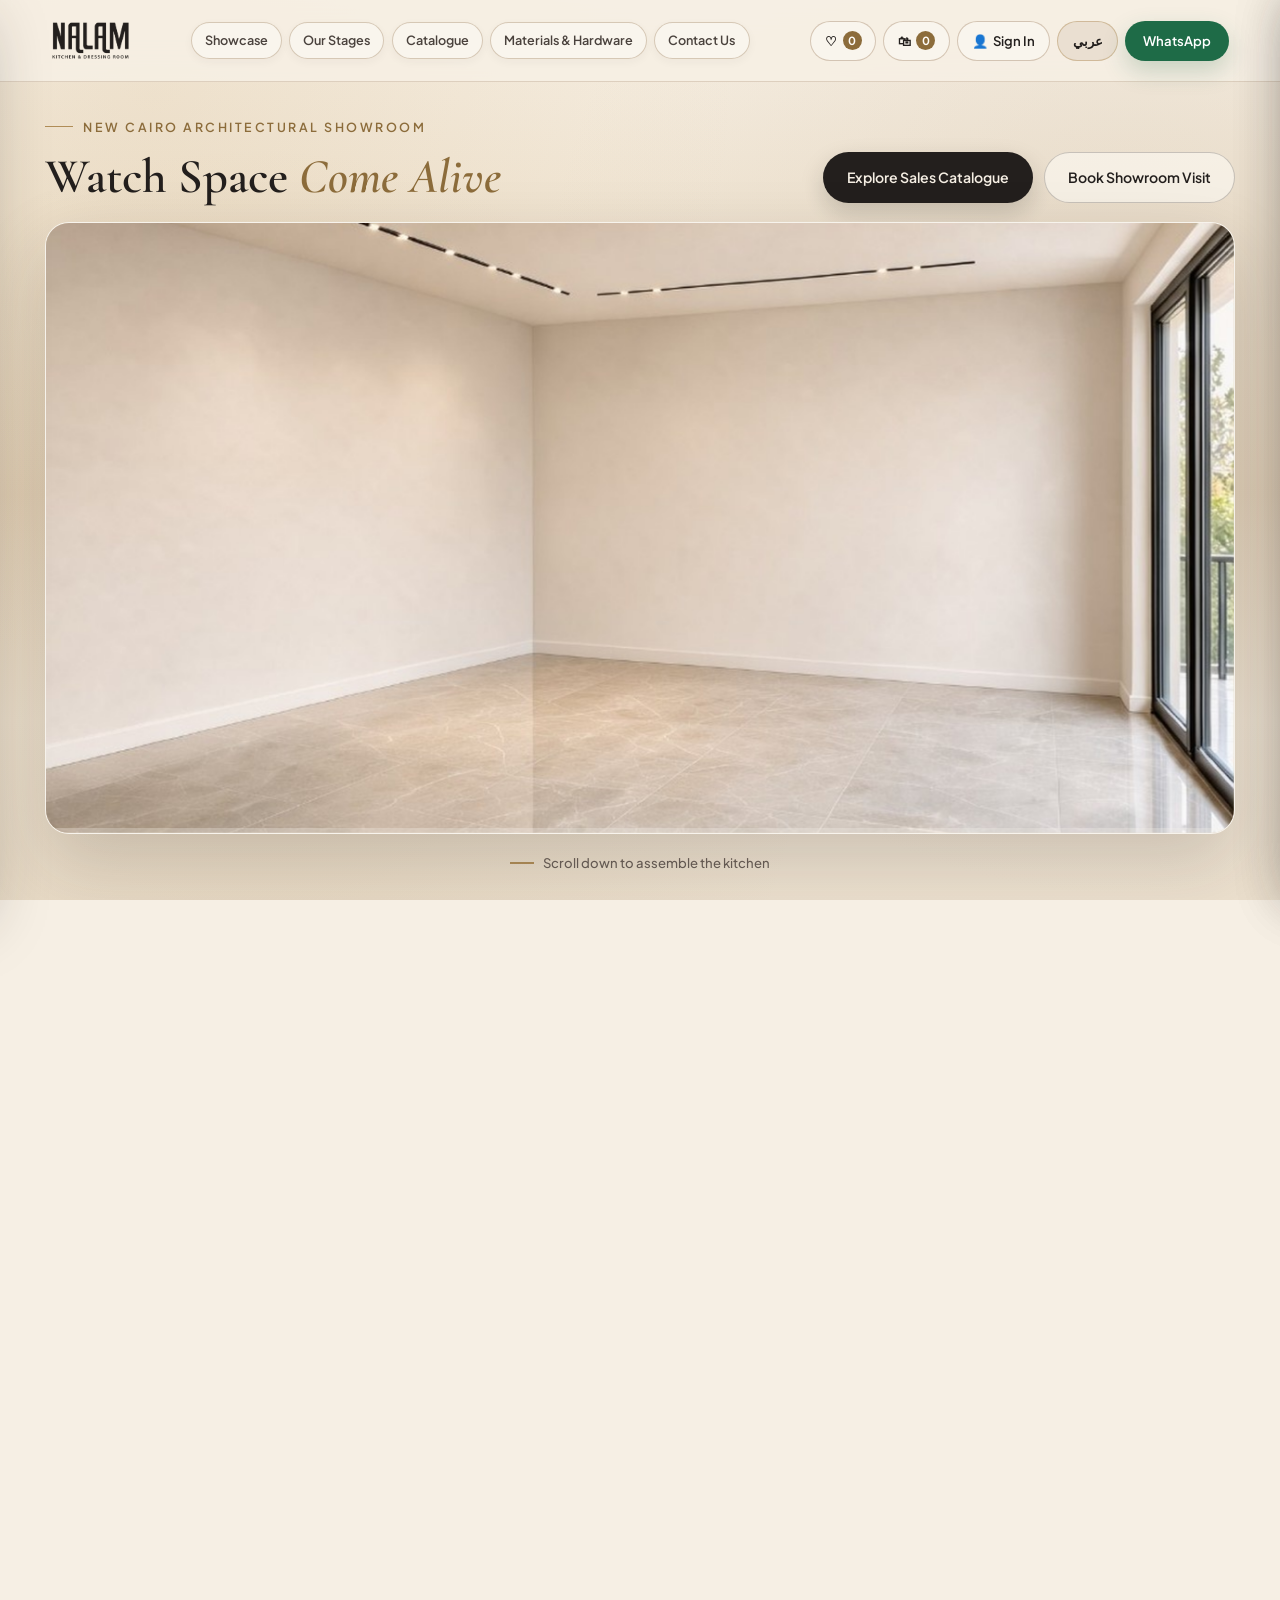
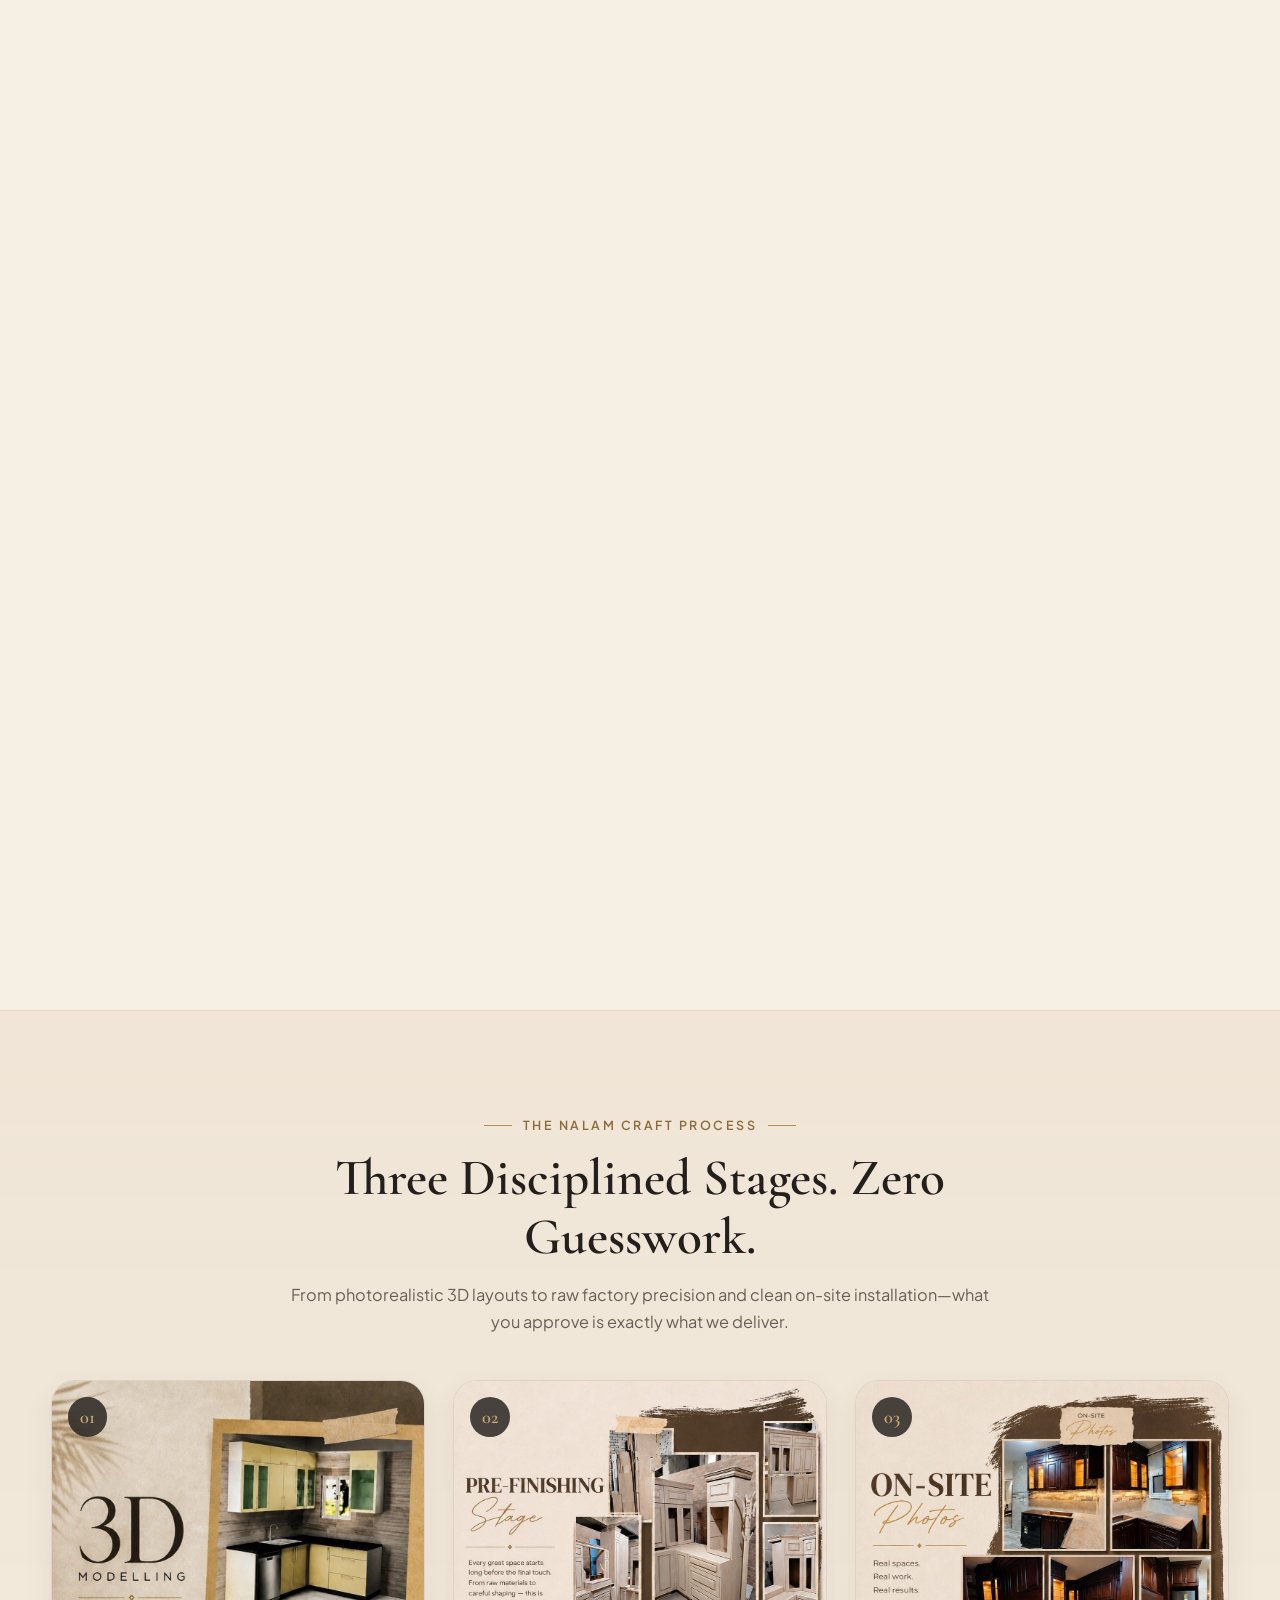
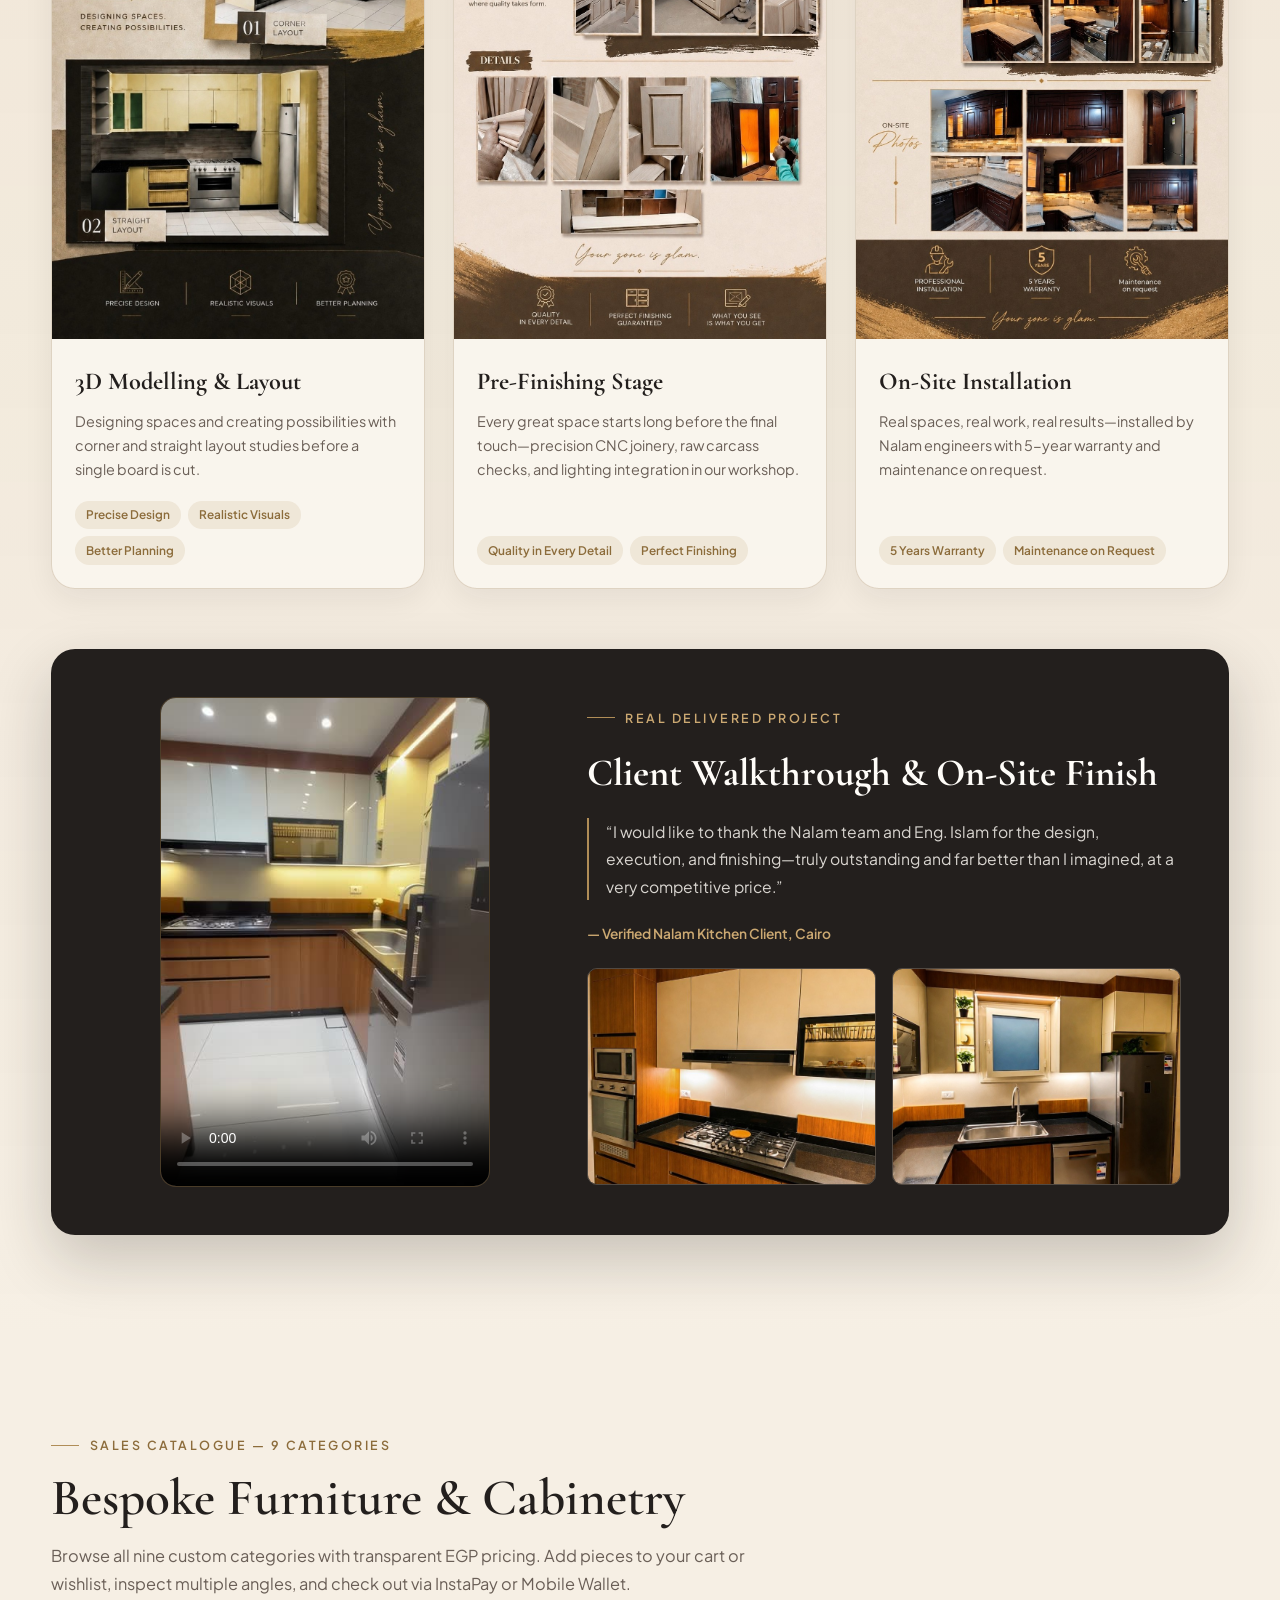
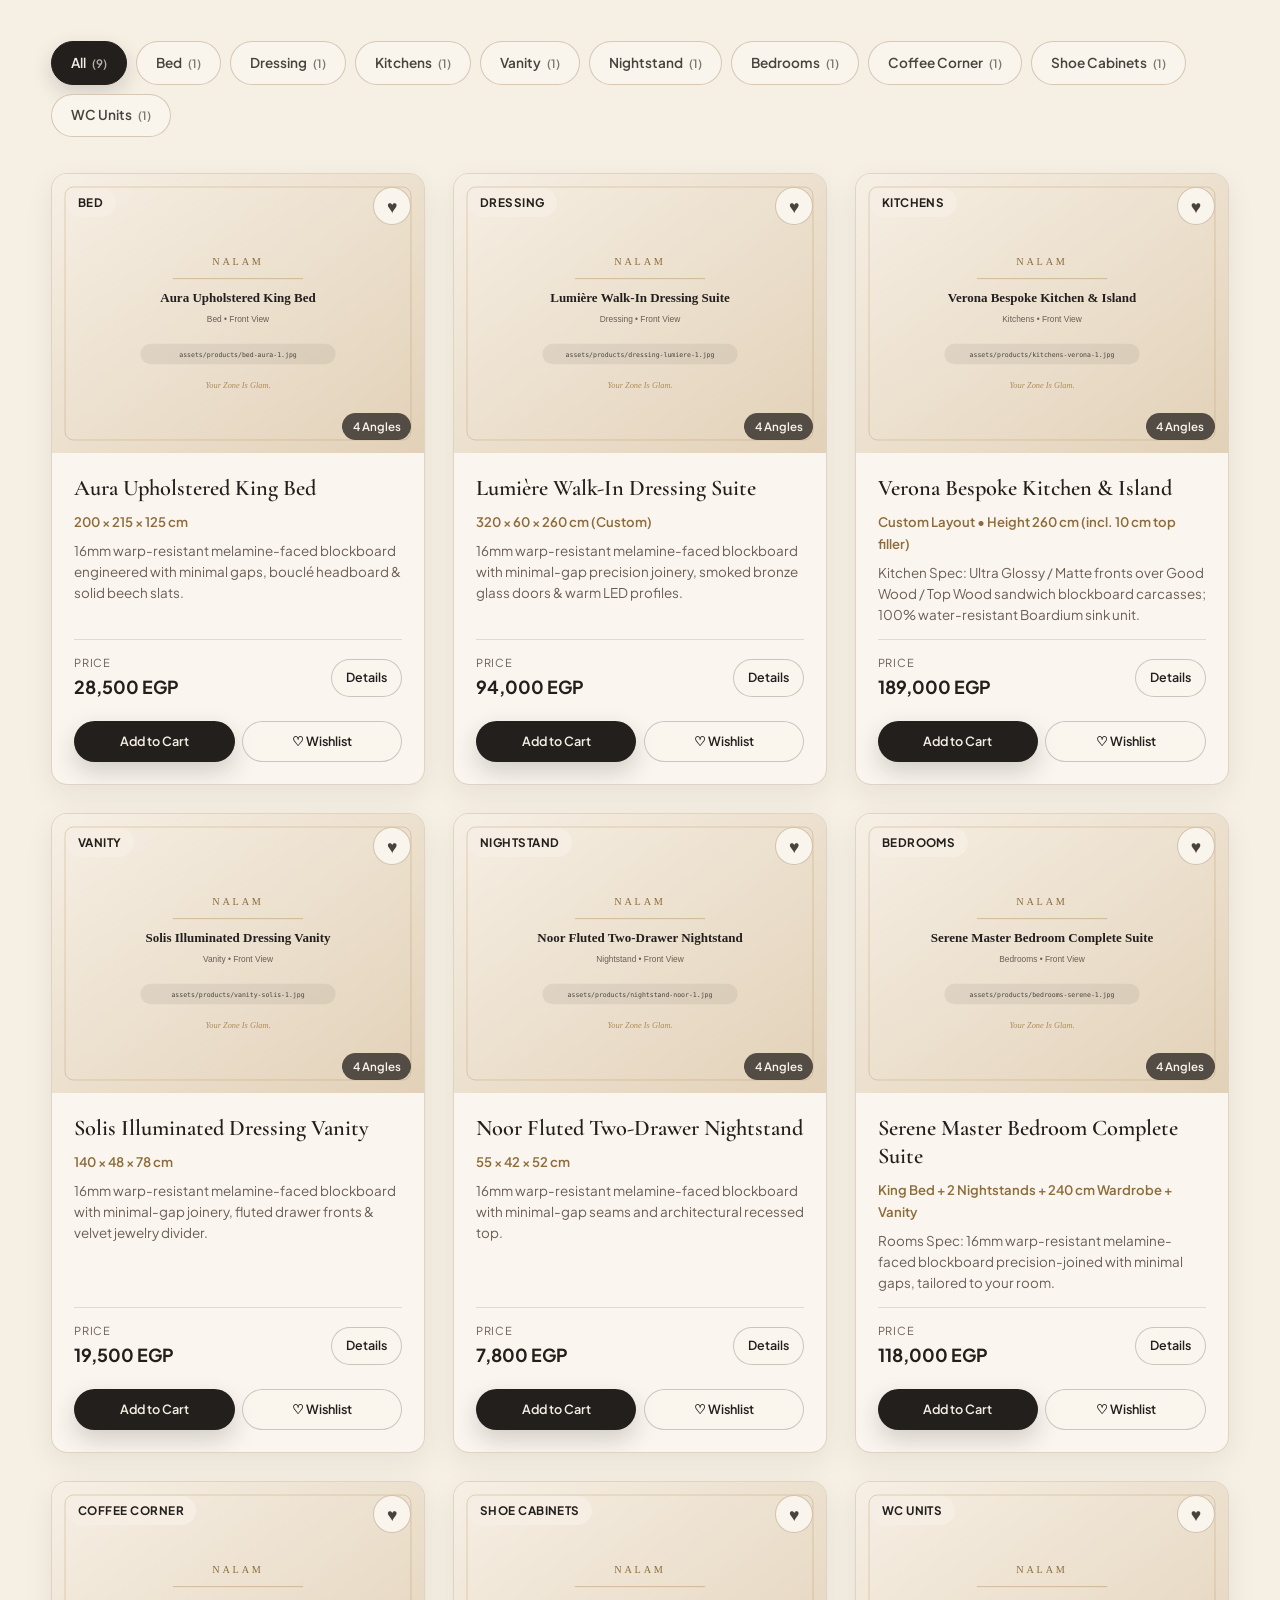
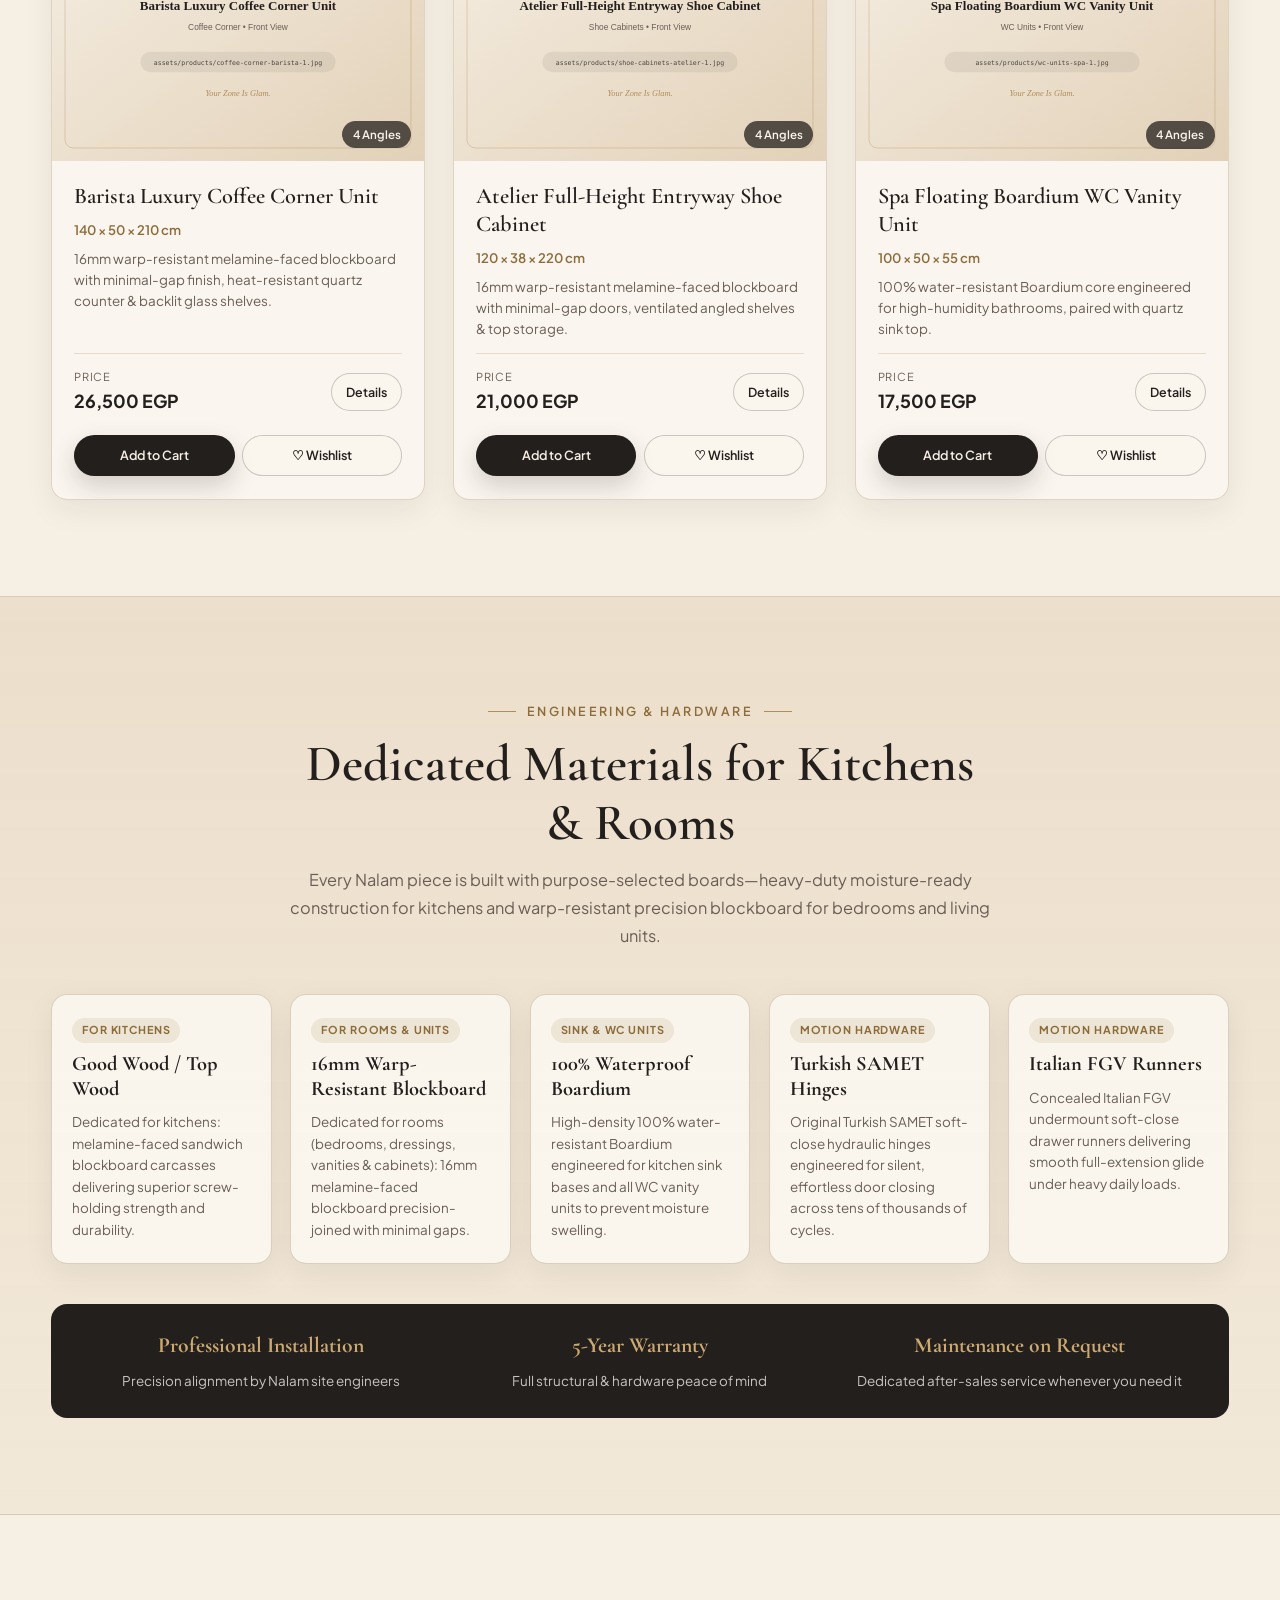
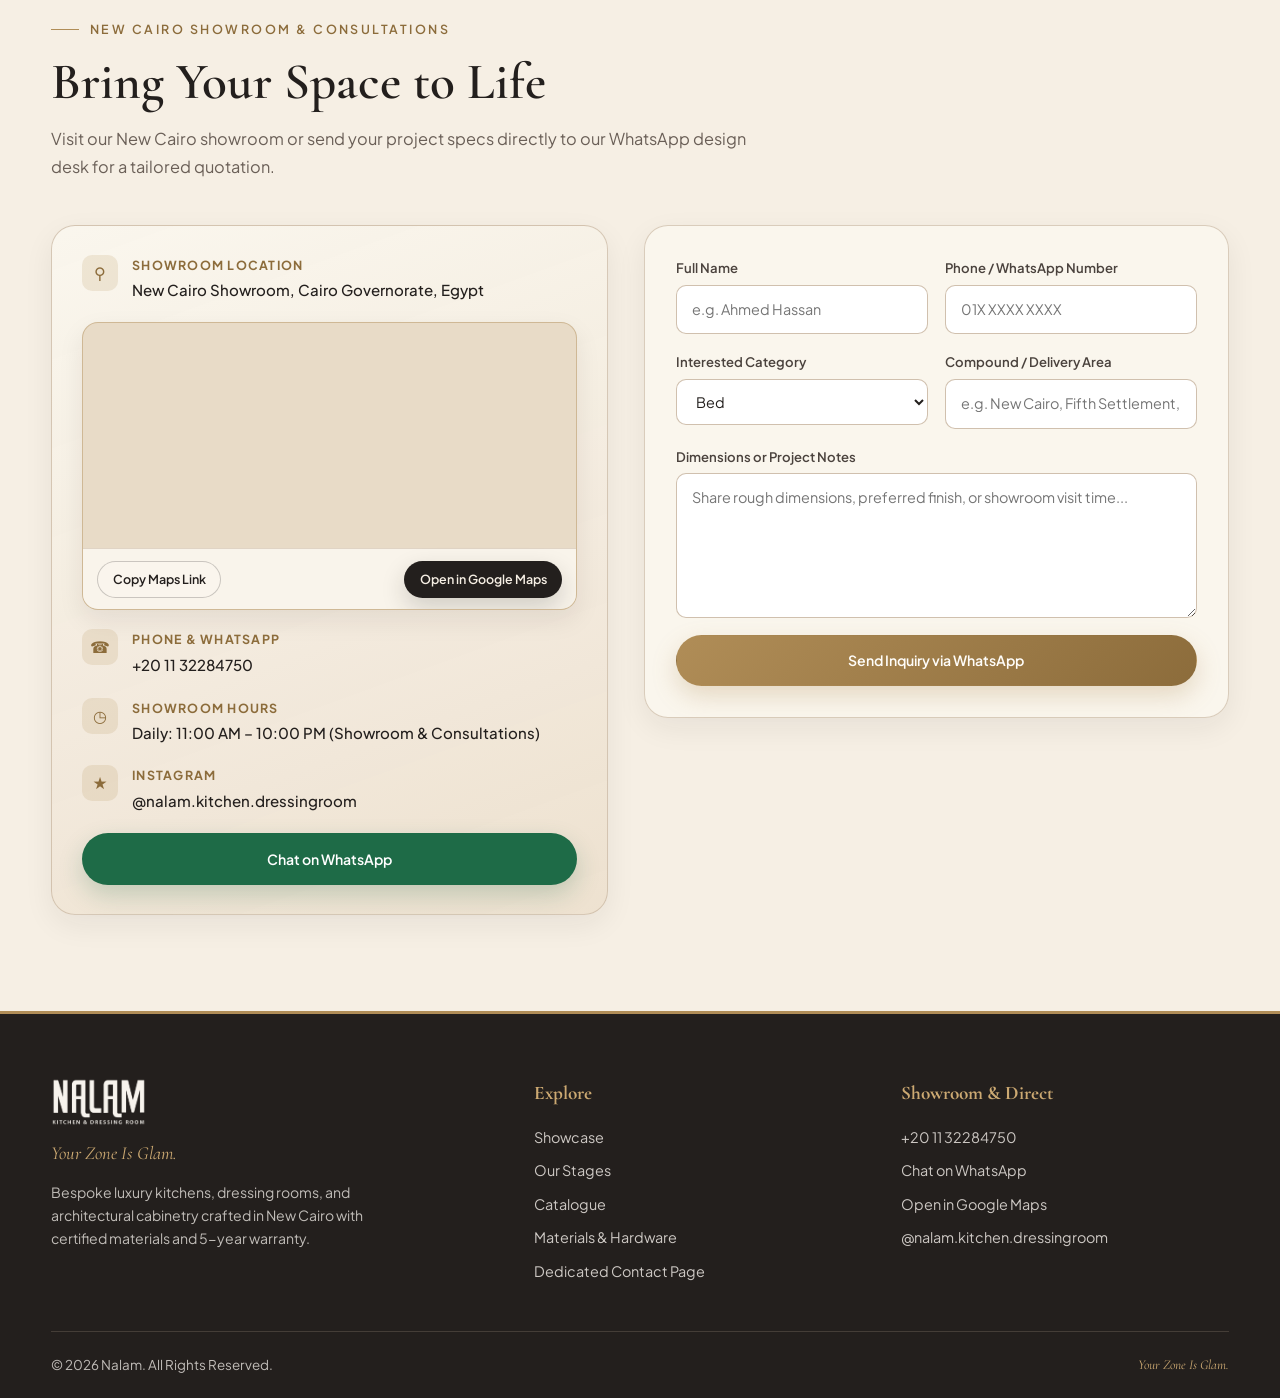
==== commit 70e0d93e: "Last Sync: 2026-11-20 05:52 (Mobile)" ====
--- a/index.html
+++ b/index.html
@@ -3,8 +3,8 @@
 <head>
   <meta charset="UTF-8">
   <meta name="viewport" content="width=device-width, initial-scale=1.0">
-  <title>Nalam (نالام) — Custom Kitchens, Dressing Rooms &amp; Luxury Furniture | New Cairo</title>
-  <meta name="description" content="Nalam (نالام) — Your Zone Is Glam. Luxury custom kitchens, dressing rooms, and bespoke furniture crafted in New Cairo, Egypt with Good Wood, Boardium, SAMET, and FGV hardware.">
+  <title>Nalam — Custom Kitchens, Dressing Rooms &amp; Luxury Furniture | New Cairo</title>
+  <meta name="description" content="Nalam — Your Zone Is Glam. Luxury custom kitchens, dressing rooms, and bespoke furniture crafted in New Cairo, Egypt.">
   <link rel="preconnect" href="https://fonts.googleapis.com">
   <link rel="preconnect" href="https://fonts.gstatic.com" crossorigin>
   <link href="https://fonts.googleapis.com/css2?family=Amiri:wght@400;700&family=Cairo:wght@400;500;600;700&family=Cormorant+Garamond:ital,wght@0,500;0,600;0,700;1,400;1,600&family=Plus+Jakarta+Sans:wght@400;500;600;700&display=swap" rel="stylesheet">
@@ -15,11 +15,14 @@
   <!-- Sticky Glassmorphism Beige Header -->
   <header class="site-header" id="top">
     <div class="container header-inner">
-      <a href="#top" class="brand-lockup" aria-label="Nalam Home">
-        <img src="assets/logo.png" alt="Nalam — Kitchen &amp; Dressing Room" class="brand-logo">
-        <span class="brand-divider" aria-hidden="true"></span>
-        <span class="brand-slogan">Your Zone Is Glam.</span>
-      </a>
+      <div style="display:flex;align-items:center;gap:0.65rem;">
+        <button type="button" class="menu-btn" id="mobileMenuBtn" aria-label="Open Menu" aria-expanded="false">&#9776;</button>
+        <a href="#top" class="brand-lockup" aria-label="Nalam Home">
+          <img src="assets/logo.png" alt="Nalam — Kitchen &amp; Dressing Room" class="brand-logo">
+          <span class="brand-divider" aria-hidden="true"></span>
+          <span class="brand-slogan">Your Zone Is Glam.</span>
+        </a>
+      </div>
 
       <nav aria-label="Primary Navigation">
         <ul class="nav-links">
@@ -32,17 +35,33 @@
       </nav>
 
       <div class="header-actions">
+        <button type="button" class="btn-icon" data-open-wishlist aria-label="Wishlist">
+          <span>&#9825;</span>
+          <span class="badge-count" data-wish-badge>0</span>
+        </button>
+        <button type="button" class="btn-icon" data-open-cart aria-label="Shopping Cart">
+          <span>&#128717;</span>
+          <span class="badge-count" data-cart-badge>0</span>
+        </button>
+        <button type="button" class="btn-icon" data-open-auth aria-label="Account">
+          <span>&#128100;</span>
+          <span class="btn-icon-label" data-account-label>Sign In</span>
+        </button>
         <button type="button" class="lang-toggle" data-lang-toggle aria-label="Switch Language">
           <span data-i18n="lang_btn">عربي</span>
         </button>
-        <a href="https://wa.me/201132284750" target="_blank" rel="noopener noreferrer" class="btn btn-wa header-wa" data-i18n="nav_wa">WhatsApp Inquiry</a>
-        <button type="button" class="menu-btn" id="mobileMenuBtn" aria-label="Menu" aria-expanded="false">&#9776;</button>
+        <a href="https://wa.me/201132284750" target="_blank" rel="noopener noreferrer" class="btn btn-wa header-wa" data-i18n="nav_wa">WhatsApp</a>
       </div>
     </div>
   </header>
 
-  <!-- Mobile Navigation Drawer -->
-  <div class="mobile-drawer" id="mobileDrawer">
+  <!-- Mobile Drawer Click-Outside Backdrop & Slide-In Menu -->
+  <div class="mobile-drawer-backdrop" id="mobileDrawerBackdrop"></div>
+  <aside class="mobile-drawer" id="mobileDrawer" aria-label="Mobile Navigation">
+    <div class="mobile-drawer-head">
+      <img src="assets/logo.png" alt="Nalam" style="height:34px;width:auto;">
+      <button type="button" class="drawer-close-btn" id="mobileDrawerCloseBtn" aria-label="Close Menu">&times;</button>
+    </div>
     <ul>
       <li><a href="#showcase" data-i18n="nav_showcase">Showcase</a></li>
       <li><a href="#stages" data-i18n="nav_stages">Our Stages</a></li>
@@ -50,97 +69,51 @@
       <li><a href="#materials" data-i18n="nav_materials">Materials &amp; Hardware</a></li>
       <li><a href="contact.html" data-i18n="nav_contact">Contact Us</a></li>
     </ul>
-    <a href="https://wa.me/201132284750" target="_blank" rel="noopener noreferrer" class="btn btn-wa" style="width:100%;" data-i18n="nav_wa">WhatsApp Inquiry</a>
-  </div>
-
-  <!-- Hero Scroll-Reveal 5-Stage Kitchen Transformation -->
+    <button type="button" class="btn btn-outline" style="width:100%;" data-open-auth>
+      <span data-account-label>Sign In</span>
+    </button>
+    <a href="https://wa.me/201132284750" target="_blank" rel="noopener noreferrer" class="btn btn-wa" style="width:100%;" data-i18n="nav_wa">WhatsApp</a>
+  </aside>
+
+  <!-- Clean Full-Focus Scroll-Reveal Kitchen Transformation (Zero Stage Descriptions / Zero Option Pills) -->
   <section id="showcase" class="hero-scroll-track">
     <div class="hero-sticky">
-      <div class="hero-shell">
-        <div class="room-stage-frame">
-          <img src="assets/room-empty.jpg" alt="Empty Architectural Room" class="room-layer base-layer">
-          <img src="assets/stage-1-base.jpg" alt="Stage 1: Base Cabinets and Countertop" class="room-layer" data-stage="1">
-          <img src="assets/stage-2-tall.jpg" alt="Stage 2: Tall Wardrobe Tower and Refrigerator" class="room-layer" data-stage="2">
-          <img src="assets/stage-3-upper.jpg" alt="Stage 3: Upper Cabinets and Marble Backsplash" class="room-layer" data-stage="3">
-          <img src="assets/stage-4-appliances.jpg" alt="Stage 4: Built-in Stove and Chimney Air Vent" class="room-layer" data-stage="4">
-          <img src="assets/room-furnished.jpg" alt="Stage 5: Completed Luxury Kitchen with Island and Chairs" class="room-layer" data-stage="5">
-
-          <div class="stage-badge-overlay">
-            <span class="stage-badge-dot"></span>
-            <span id="stageBadgeText">00 / 05</span>
-          </div>
-          <div class="stage-progress-bar">
-            <div class="stage-progress-fill" id="stageProgressFill"></div>
-          </div>
-        </div>
-
-        <div class="hero-editorial-panel">
+      <div class="hero-shell-clean">
+        <div class="hero-top-bar">
           <div>
             <div class="eyebrow" data-i18n="hero_eyebrow">NEW CAIRO ARCHITECTURAL SHOWROOM</div>
             <h1 class="hero-title">
-              <span style="color:inherit;font-style:normal;" data-i18n="hero_title_1">Watch Space</span>
-              <span data-i18n="hero_title_em">Come Alive</span>
+              <span data-i18n="hero_title_1">Watch Space</span>
+              <em data-i18n="hero_title_em">Come Alive</em>
             </h1>
-            <p class="hero-lead" data-i18n="hero_lead">Scroll down to experience how Nalam transforms an empty architectural room into a bespoke luxury kitchen—stage by stage.</p>
-          </div>
-
-          <div class="stage-callout-stack">
-            <div class="stage-card active" data-stage-card="0">
-              <div class="stage-card-step" data-i18n="stage_0_num">STAGE 00 / 05 — ARCHITECTURAL CANVAS</div>
-              <h3 data-i18n="stage_0_title">The Empty Architectural Space</h3>
-              <p data-i18n="stage_0_desc">Every Nalam project begins with exact on-site laser measurements, plumbing/electrical mapping, and bespoke space planning.</p>
-            </div>
-            <div class="stage-card" data-stage-card="1">
-              <div class="stage-card-step" data-i18n="stage_1_num">STAGE 01 / 05 — FOUNDATION</div>
-              <h3 data-i18n="stage_1_title">Base Cabinets &amp; Marble Countertop</h3>
-              <p data-i18n="stage_1_desc">Precision-built Good Wood sandwich blockboard base units with 100% waterproof Boardium sink carcass and honed veined marble countertop.</p>
-            </div>
-            <div class="stage-card" data-stage-card="2">
-              <div class="stage-card-step" data-i18n="stage_2_num">STAGE 02 / 05 — VERTICAL ARCHITECTURE</div>
-              <h3 data-i18n="stage_2_title">Tall Wardrobe Tower &amp; Refrigerator</h3>
-              <p data-i18n="stage_2_desc">Full-height pantry cabinetry seamlessly integrating the stainless French-door refrigerator alongside the built-in microwave and oven tower.</p>
-            </div>
-            <div class="stage-card" data-stage-card="3">
-              <div class="stage-card-step" data-i18n="stage_3_num">STAGE 03 / 05 — ELEVATION &amp; LIGHT</div>
-              <h3 data-i18n="stage_3_title">Upper Cabinets &amp; Illuminated Backsplash</h3>
-              <p data-i18n="stage_3_desc">Full-height upper cabinetry with smoked glass showcase, warm recessed LED profiles, and book-matched veined marble backsplash.</p>
-            </div>
-            <div class="stage-card" data-stage-card="4">
-              <div class="stage-card-step" data-i18n="stage_4_num">STAGE 04 / 05 — CULINARY HARDWARE</div>
-              <h3 data-i18n="stage_4_title">Built-In Stove &amp; Chimney Air Vent</h3>
-              <p data-i18n="stage_4_desc">Flush-mounted induction/gas cooktop paired with a matte black architectural chimney hood for clean airflow and sleek lines.</p>
-            </div>
-            <div class="stage-card" data-stage-card="5">
-              <div class="stage-card-step" data-i18n="stage_5_num">STAGE 05 / 05 — THE CENTERPIECE</div>
-              <h3 data-i18n="stage_5_title">Center Island &amp; Barstool Seating</h3>
-              <p data-i18n="stage_5_desc">The completed Nalam kitchen: a generous veined marble island with deep storage drawers and six tailored barstools. Your Zone Is Glam.</p>
-            </div>
-          </div>
-
-          <div class="stage-pills" aria-label="Kitchen Assembly Stages">
-            <button type="button" class="stage-pill active" data-stage-btn="0" data-i18n="pill_0">00 Empty</button>
-            <button type="button" class="stage-pill" data-stage-btn="1" data-i18n="pill_1">01 Base &amp; Counter</button>
-            <button type="button" class="stage-pill" data-stage-btn="2" data-i18n="pill_2">02 Wardrobe &amp; Fridge</button>
-            <button type="button" class="stage-pill" data-stage-btn="3" data-i18n="pill_3">03 Uppers &amp; Backsplash</button>
-            <button type="button" class="stage-pill" data-stage-btn="4" data-i18n="pill_4">04 Stove &amp; Vent</button>
-            <button type="button" class="stage-pill" data-stage-btn="5" data-i18n="pill_5">05 Island &amp; Chairs</button>
-          </div>
-
+          </div>
           <div class="hero-cta-row">
             <a href="#catalogue" class="btn btn-primary" data-i18n="hero_cta_cat">Explore Sales Catalogue</a>
             <a href="#contact" class="btn btn-outline" data-i18n="hero_cta_book">Book Showroom Visit</a>
           </div>
-
-          <div class="scroll-cue">
-            <span class="scroll-cue-line"></span>
-            <span data-i18n="hero_scroll_cue">Scroll to assemble the kitchen</span>
-          </div>
+        </div>
+
+        <div class="room-stage-frame">
+          <img src="assets/room-empty.jpg" alt="Empty Architectural Room" class="room-layer base-layer">
+          <img src="assets/stage-1-base.jpg" alt="Kitchen Stage 1" class="room-layer" data-stage="1">
+          <img src="assets/stage-2-tall.jpg" alt="Kitchen Stage 2" class="room-layer" data-stage="2">
+          <img src="assets/stage-3-upper.jpg" alt="Kitchen Stage 3" class="room-layer" data-stage="3">
+          <img src="assets/stage-4-appliances.jpg" alt="Kitchen Stage 4" class="room-layer" data-stage="4">
+          <img src="assets/room-furnished.jpg" alt="Completed Luxury Kitchen" class="room-layer" data-stage="5">
+          <div class="stage-progress-bar">
+            <div class="stage-progress-fill" id="stageProgressFill"></div>
+          </div>
+        </div>
+
+        <div class="scroll-cue">
+          <span class="scroll-cue-line"></span>
+          <span data-i18n="hero_scroll_cue">Scroll down to assemble the kitchen</span>
         </div>
       </div>
     </div>
   </section>
 
-  <!-- Craftsmanship Stages & Real Project Spotlight -->
+  <!-- Craftsmanship Stages (Updated Images) & Real Project Spotlight -->
   <section id="stages" class="section-pad stages-section">
     <div class="container">
       <div class="section-header centered">
@@ -188,10 +161,10 @@
           </div>
           <div class="journey-body">
             <h3 data-i18n="journey_3_title">On-Site Installation</h3>
-            <p data-i18n="journey_3_desc">Real spaces, real work, real results—installed by Nalam engineers with 5-year warranty and lifetime maintenance support.</p>
+            <p data-i18n="journey_3_desc">Real spaces, real work, real results—installed by Nalam engineers with 5-year warranty and maintenance on request.</p>
             <div class="journey-tags">
               <span class="journey-tag">5 Years Warranty</span>
-              <span class="journey-tag">Lifetime Maintenance</span>
+              <span class="journey-tag" data-i18n="war_3_t">Maintenance on Request</span>
             </div>
           </div>
         </article>
@@ -212,8 +185,8 @@
           </blockquote>
           <p style="font-size:0.86rem;color:var(--gold-light);margin-bottom:1.4rem;font-weight:600;" data-i18n="spotlight_credit">— Verified Nalam Kitchen Client, Cairo</p>
           <div class="spotlight-photos">
-            <img src="assets/project-kitchen-1.jpg" alt="Completed Nalam Wood &amp; Cream Kitchen — Stove Wall" loading="lazy" data-zoomable>
-            <img src="assets/project-kitchen-2.jpg" alt="Completed Nalam Wood &amp; Cream Kitchen — Sink &amp; Fridge Wall" loading="lazy" data-zoomable>
+            <img src="assets/project-kitchen-1.jpg" alt="Completed Nalam Kitchen — Stove Wall" loading="lazy" data-zoomable>
+            <img src="assets/project-kitchen-2.jpg" alt="Completed Nalam Kitchen — Sink &amp; Fridge Wall" loading="lazy" data-zoomable>
           </div>
         </div>
       </div>
@@ -226,7 +199,7 @@
       <div class="section-header">
         <div class="eyebrow" data-i18n="cat_eyebrow">SALES CATALOGUE — 9 CATEGORIES</div>
         <h2 class="section-title" data-i18n="cat_title">Bespoke Furniture &amp; Cabinetry</h2>
-        <p class="section-subtitle" data-i18n="cat_sub">Browse all nine custom categories with transparent EGP pricing. Select any piece to inspect multiple angles and reserve directly via InstaPay or Mobile Wallet.</p>
+        <p class="section-subtitle" data-i18n="cat_sub">Browse all nine custom categories with transparent EGP pricing. Add pieces to your cart or wishlist, inspect multiple angles, and check out via InstaPay or Mobile Wallet.</p>
       </div>
 
       <div class="filter-bar" id="catalogueFilterBar" role="tablist" aria-label="Furniture Categories"></div>
@@ -234,35 +207,40 @@
     </div>
   </section>
 
-  <!-- Materials & Hardware Section -->
+  <!-- Materials & Hardware Section (Separated for Kitchens vs. Rooms) -->
   <section id="materials" class="section-pad materials-section">
     <div class="container">
       <div class="section-header centered">
         <div class="eyebrow" data-i18n="mat_eyebrow">ENGINEERING &amp; HARDWARE</div>
-        <h2 class="section-title" data-i18n="mat_title">Built for Decades of Daily Use</h2>
-        <p class="section-subtitle" data-i18n="mat_sub">Luxury aesthetics mean nothing without structural integrity underneath. Every Nalam unit is engineered with certified boards and European/Turkish motion hardware.</p>
+        <h2 class="section-title" data-i18n="mat_title">Dedicated Materials for Kitchens &amp; Rooms</h2>
+        <p class="section-subtitle" data-i18n="mat_sub">Every Nalam piece is built with purpose-selected boards—heavy-duty moisture-ready construction for kitchens and warp-resistant precision blockboard for bedrooms and living units.</p>
       </div>
 
       <div class="materials-grid">
         <div class="material-card">
-          <div class="material-icon">01</div>
+          <span class="material-scope-tag" data-i18n="mat_scope_kitchen">For Kitchens</span>
           <h3 data-i18n="mat_1_title">Good Wood / Top Wood</h3>
-          <p data-i18n="mat_1_desc">Premium melamine-faced sandwich blockboard carcasses providing superior screw-holding strength, zero warping, and clean interior finishes.</p>
+          <p data-i18n="mat_1_desc">Dedicated for kitchens: melamine-faced sandwich blockboard carcasses delivering superior screw-holding strength and durability.</p>
         </div>
         <div class="material-card">
-          <div class="material-icon">02</div>
-          <h3 data-i18n="mat_2_title">100% Waterproof Boardium</h3>
-          <p data-i18n="mat_2_desc">Dedicated high-density, 100% water-resistant Boardium used for kitchen sink bases and all WC vanity units to eliminate moisture swelling forever.</p>
+          <span class="material-scope-tag" data-i18n="mat_scope_rooms">For Rooms &amp; Units</span>
+          <h3 data-i18n="mat_2_title">16mm Warp-Resistant Blockboard</h3>
+          <p data-i18n="mat_2_desc">Dedicated for rooms (bedrooms, dressings, vanities &amp; cabinets): 16mm melamine-faced blockboard precision-joined with minimal gaps.</p>
         </div>
         <div class="material-card">
-          <div class="material-icon">03</div>
-          <h3 data-i18n="mat_3_title">Turkish SAMET Hinges</h3>
-          <p data-i18n="mat_3_desc">Original Turkish SAMET soft-close hydraulic hinges engineered for silent, effortless door closing across tens of thousands of cycles.</p>
+          <span class="material-scope-tag" data-i18n="mat_scope_wet">Sink &amp; WC Units</span>
+          <h3 data-i18n="mat_3_title">100% Waterproof Boardium</h3>
+          <p data-i18n="mat_3_desc">High-density 100% water-resistant Boardium engineered for kitchen sink bases and all WC vanity units to prevent moisture swelling.</p>
         </div>
         <div class="material-card">
-          <div class="material-icon">04</div>
-          <h3 data-i18n="mat_4_title">Italian FGV Runners</h3>
-          <p data-i18n="mat_4_desc">Concealed Italian FGV undermount soft-close drawer runners delivering smooth full-extension glide even under heavy cookware loads.</p>
+          <span class="material-scope-tag" data-i18n="mat_scope_hw">Motion Hardware</span>
+          <h3 data-i18n="mat_4_title">Turkish SAMET Hinges</h3>
+          <p data-i18n="mat_4_desc">Original Turkish SAMET soft-close hydraulic hinges engineered for silent, effortless door closing across tens of thousands of cycles.</p>
+        </div>
+        <div class="material-card">
+          <span class="material-scope-tag" data-i18n="mat_scope_hw">Motion Hardware</span>
+          <h3 data-i18n="mat_5_title">Italian FGV Runners</h3>
+          <p data-i18n="mat_5_desc">Concealed Italian FGV undermount soft-close drawer runners delivering smooth full-extension glide under heavy daily loads.</p>
         </div>
       </div>
 
@@ -276,14 +254,14 @@
           <span data-i18n="war_2_s">Full structural &amp; hardware peace of mind</span>
         </div>
         <div class="warranty-item">
-          <strong data-i18n="war_3_t">Lifetime Maintenance</strong>
-          <span data-i18n="war_3_s">Ongoing after-sales care whenever you need us</span>
+          <strong data-i18n="war_3_t">Maintenance on Request</strong>
+          <span data-i18n="war_3_s">Dedicated after-sales service whenever you need it</span>
         </div>
       </div>
     </div>
   </section>
 
-  <!-- Contact Us & New Cairo Showroom Section -->
+  <!-- Contact Us & New Cairo Showroom Section (with Embedded Maps Window) -->
   <section id="contact" class="section-pad contact-section">
     <div class="container">
       <div class="section-header">
@@ -301,6 +279,21 @@
               <p data-config-address>New Cairo Showroom, Cairo Governorate, Egypt</p>
             </div>
           </div>
+
+          <!-- Interactive Showroom Map Window -->
+          <div class="map-window-box">
+            <iframe
+              title="Nalam New Cairo Showroom Map"
+              src="https://maps.google.com/maps?q=New%20Cairo,%20Cairo%20Governorate,%20Egypt&t=&z=13&ie=UTF8&iwloc=&output=embed"
+              loading="lazy"
+              referrerpolicy="no-referrer-when-downgrade">
+            </iframe>
+            <div class="map-window-bar">
+              <button type="button" class="btn btn-outline" data-copy-maps data-i18n="btn_copy_map">Copy Maps Link</button>
+              <a href="https://maps.app.goo.gl/vt4eZUMmj4ZkwLQM6" target="_blank" rel="noopener noreferrer" class="btn btn-primary" data-i18n="btn_maps">Open in Google Maps</a>
+            </div>
+          </div>
+
           <div class="showroom-item">
             <div class="showroom-dot">&#9742;</div>
             <div>
@@ -324,8 +317,7 @@
           </div>
 
           <div class="showroom-actions">
-            <a href="https://maps.app.goo.gl/vt4eZUMmj4ZkwLQM6" target="_blank" rel="noopener noreferrer" class="btn btn-primary" data-i18n="btn_maps">Open in Google Maps</a>
-            <a href="https://wa.me/201132284750" target="_blank" rel="noopener noreferrer" class="btn btn-wa" data-i18n="btn_wa_direct">Chat on WhatsApp</a>
+            <a href="https://wa.me/201132284750" target="_blank" rel="noopener noreferrer" class="btn btn-wa" style="width:100%;" data-i18n="btn_wa_direct">Chat on WhatsApp</a>
           </div>
         </div>
 
@@ -348,7 +340,7 @@
           </div>
           <div class="form-group full">
             <label for="inqNotes" data-i18n="form_notes">Dimensions or Project Notes</label>
-            <textarea id="inqNotes" name="notes" rows="4" data-i18n-placeholder="form_notes_ph" placeholder="Share rough dimensions, preferred finish, or showroom visit time..."></textarea>
+            <textarea id="inqNotes" name="notes" rows="5" data-i18n-placeholder="form_notes_ph" placeholder="Share rough dimensions, preferred finish, or showroom visit time..."></textarea>
           </div>
           <div class="form-group full">
             <button type="submit" class="btn btn-gold" style="width:100%;" data-i18n="form_submit">Send Inquiry via WhatsApp</button>
@@ -365,7 +357,7 @@
         <div>
           <img src="assets/logo-light.png" alt="Nalam — Kitchen &amp; Dressing Room" class="footer-logo">
           <div class="footer-slogan">Your Zone Is Glam.</div>
-          <p class="footer-desc" data-i18n="footer_desc">Bespoke luxury kitchens, dressing rooms, and architectural cabinetry crafted in New Cairo with European/Turkish hardware and 5-year warranty.</p>
+          <p class="footer-desc" data-i18n="footer_desc">Bespoke luxury kitchens, dressing rooms, and architectural cabinetry crafted in New Cairo with certified materials and 5-year warranty.</p>
         </div>
 
         <div class="footer-col">
@@ -391,7 +383,7 @@
       </div>
 
       <div class="footer-bottom">
-        <span>© 2026 Nalam (نالام). All Rights Reserved.</span>
+        <span>© 2026 Nalam. All Rights Reserved.</span>
         <span style="font-family:var(--font-serif);font-style:italic;color:var(--gold-light);">Your Zone Is Glam.</span>
       </div>
     </div>
@@ -417,6 +409,11 @@
         <div class="modal-price-bar">
           <span data-i18n="cat_starting" style="font-size:0.82rem;color:var(--espresso-muted);font-weight:600;">Price</span>
           <span class="modal-price-val" id="modalPrice">0 EGP</span>
+        </div>
+
+        <div class="modal-action-row">
+          <button type="button" class="btn btn-primary" id="modalCartBtn" data-i18n="cat_add_cart">Add to Cart</button>
+          <button type="button" class="btn btn-outline" id="modalWishBtn">&#9825; Wishlist</button>
         </div>
 
         <ul class="modal-specs-list">
@@ -427,7 +424,7 @@
         </ul>
 
         <form class="order-box" id="modalOrderForm">
-          <h4 data-i18n="modal_order_title">Reserve / Order via InstaPay or Mobile Wallet</h4>
+          <h4 data-i18n="modal_order_title">Quick Reserve via InstaPay or Mobile Wallet</h4>
           <div class="instapay-pill">
             <span><strong data-i18n="modal_instapay_lbl">InstaPay Address (Default):</strong> <code id="modalInstapayHandle">nalam@instapay</code></span>
             <button type="button" class="copy-btn" id="copyInstapayBtn" data-i18n="modal_copy">Copy</button>
@@ -440,14 +437,179 @@
               <option value="Mobile Wallet" data-i18n="modal_pay_wallet">Mobile Wallet (Vodafone / Orange / Etisalat Cash)</option>
             </select>
           </div>
-          <button type="submit" class="btn btn-wa" style="width:100%;" data-i18n="modal_order_btn">Reserve / Order via WhatsApp</button>
-          <p style="font-size:0.75rem;color:var(--espresso-muted);text-align:center;" data-i18n="modal_no_card">Zero credit card gateways — fast confirmation directly with Nalam sales on WhatsApp.</p>
+          <button type="submit" class="btn btn-wa" style="width:100%;" data-i18n="modal_order_btn">Reserve Directly via WhatsApp</button>
+          <p style="font-size:0.74rem;color:var(--espresso-muted);text-align:center;" data-i18n="modal_no_card">Zero credit card gateways — fast confirmation directly with Nalam sales on WhatsApp.</p>
         </form>
       </div>
     </div>
   </div>
 
-  <!-- Fullscreen Zoom Lightbox for Stage & Real Project Photos -->
+  <!-- Account Modal: Sign In / Create Account (w/ Floor Level) / Profile -->
+  <div class="modal-backdrop" id="authModal" role="dialog" aria-modal="true" aria-label="Nalam Account">
+    <div class="auth-panel">
+      <button type="button" class="modal-close" id="authCloseBtn" aria-label="Close">&times;</button>
+      <div style="text-align:center;margin-bottom:1.1rem;">
+        <img src="assets/logo.png" alt="Nalam" style="height:36px;margin-inline:auto;margin-bottom:0.35rem;">
+      </div>
+
+      <div class="auth-banner" id="authBanner"></div>
+
+      <div class="auth-tabs" id="authTabsWrap">
+        <button type="button" class="auth-tab active" data-auth-tab="signin" data-i18n="auth_signin_tab">Sign In</button>
+        <button type="button" class="auth-tab" data-auth-tab="signup" data-i18n="auth_signup_tab">Create Account</button>
+      </div>
+
+      <!-- Sign In Form -->
+      <form id="authSigninForm" class="auth-form">
+        <div class="form-group full">
+          <label for="siEmail" data-i18n="auth_email">Email Address</label>
+          <input id="siEmail" type="email" required dir="ltr" placeholder="name@example.com">
+        </div>
+        <div class="form-group full">
+          <label for="siPass" data-i18n="auth_password">Password</label>
+          <input id="siPass" type="password" required minlength="4" placeholder="••••••">
+        </div>
+        <div class="form-group full">
+          <button type="submit" class="btn btn-primary" style="width:100%;" data-i18n="auth_signin_btn">Sign In</button>
+        </div>
+      </form>
+
+      <!-- Create Account Form (Includes Building Floor Level) -->
+      <form id="authSignupForm" class="auth-form" style="display:none;">
+        <div class="form-group">
+          <label for="suName" data-i18n="auth_fullname">Full Name</label>
+          <input id="suName" type="text" required>
+        </div>
+        <div class="form-group">
+          <label for="suPhone" data-i18n="auth_phone">Phone / WhatsApp</label>
+          <input id="suPhone" type="tel" required dir="ltr" placeholder="01X XXXX XXXX">
+        </div>
+        <div class="form-group">
+          <label for="suEmail" data-i18n="auth_email">Email Address</label>
+          <input id="suEmail" type="email" required dir="ltr" placeholder="name@example.com">
+        </div>
+        <div class="form-group">
+          <label for="suPass" data-i18n="auth_password">Password</label>
+          <input id="suPass" type="password" required minlength="4" placeholder="••••••">
+        </div>
+        <div class="form-group">
+          <label for="suGov" data-i18n="auth_gov">Governorate</label>
+          <select id="suGov">
+            <option value="Cairo" data-i18n="auth_gov_cairo">Cairo Governorate</option>
+            <option value="Giza" data-i18n="auth_gov_giza">Giza Governorate</option>
+            <option value="Other" data-i18n="auth_gov_other">Other Governorate</option>
+          </select>
+        </div>
+        <div class="form-group">
+          <label for="suFloor" data-i18n="auth_floor">Building Floor Level</label>
+          <select id="suFloor" data-floor-select></select>
+        </div>
+        <div class="form-group full">
+          <label for="suAddress" data-i18n="auth_address">Delivery Area / Street Address</label>
+          <input id="suAddress" type="text" required>
+        </div>
+        <div class="form-group full">
+          <button type="submit" class="btn btn-gold" style="width:100%;" data-i18n="auth_signup_btn">Create Account</button>
+        </div>
+      </form>
+
+      <!-- Signed-In Profile Form -->
+      <form id="authProfileForm" class="auth-form" style="display:none;">
+        <div class="form-group full" style="text-align:center;margin-bottom:0.25rem;">
+          <h3 class="serif" style="font-size:1.55rem;" data-i18n="auth_profile_title">My Nalam Account</h3>
+        </div>
+        <div class="form-group">
+          <label for="profName" data-i18n="auth_fullname">Full Name</label>
+          <input id="profName" type="text" required>
+        </div>
+        <div class="form-group">
+          <label for="profPhone" data-i18n="auth_phone">Phone / WhatsApp</label>
+          <input id="profPhone" type="tel" required dir="ltr">
+        </div>
+        <div class="form-group">
+          <label for="profGov" data-i18n="auth_gov">Governorate</label>
+          <select id="profGov">
+            <option value="Cairo" data-i18n="auth_gov_cairo">Cairo Governorate</option>
+            <option value="Giza" data-i18n="auth_gov_giza">Giza Governorate</option>
+            <option value="Other" data-i18n="auth_gov_other">Other Governorate</option>
+          </select>
+        </div>
+        <div class="form-group">
+          <label for="profFloor" data-i18n="auth_floor">Building Floor Level</label>
+          <select id="profFloor" data-floor-select></select>
+        </div>
+        <div class="form-group full">
+          <label for="profAddress" data-i18n="auth_address">Delivery Area / Street Address</label>
+          <input id="profAddress" type="text" required>
+        </div>
+        <div class="form-group full" style="display:flex;gap:0.6rem;flex-direction:row;">
+          <button type="submit" class="btn btn-primary" style="flex:1;" data-i18n="auth_save_profile">Save Account Details</button>
+          <button type="button" class="btn btn-outline" id="authSignoutBtn" data-i18n="auth_signout_btn">Sign Out</button>
+        </div>
+      </form>
+    </div>
+  </div>
+
+  <!-- Slide-Over Cart & Wishlist Drawers -->
+  <div class="side-drawer-backdrop" id="sideDrawerBackdrop"></div>
+
+  <aside class="side-drawer" id="cartDrawer" aria-label="Shopping Cart">
+    <div class="side-drawer-head">
+      <h3 data-i18n="cart_title">Your Shopping Cart</h3>
+      <button type="button" class="drawer-close-btn" data-close-side-drawer aria-label="Close">&times;</button>
+    </div>
+    <div class="side-drawer-body" id="cartDrawerBody"></div>
+    <div class="side-drawer-foot" id="cartDrawerFoot">
+      <div class="checkout-floor-grid">
+        <div>
+          <label for="checkoutGov" style="font-size:0.72rem;font-weight:600;color:var(--espresso-muted);" data-i18n="checkout_gov_lbl">Delivery Governorate</label>
+          <select id="checkoutGov" style="width:100%;">
+            <option value="Cairo" data-i18n="auth_gov_cairo">Cairo Governorate</option>
+            <option value="Giza" data-i18n="auth_gov_giza">Giza Governorate</option>
+            <option value="Other" data-i18n="auth_gov_other">Other Governorate</option>
+          </select>
+        </div>
+        <div>
+          <label for="checkoutFloor" style="font-size:0.72rem;font-weight:600;color:var(--espresso-muted);" data-i18n="checkout_floor_lbl">Delivery Floor Level</label>
+          <select id="checkoutFloor" data-floor-select style="width:100%;"></select>
+        </div>
+      </div>
+
+      <select id="checkoutPayMethod" style="padding:0.55rem 0.72rem;border-radius:8px;border:1px solid rgba(200,182,160,0.85);background:#FFFFFF;font-size:0.82rem;">
+        <option value="InstaPay" data-i18n="modal_pay_instapay">InstaPay (Instant Bank Transfer)</option>
+        <option value="Mobile Wallet" data-i18n="modal_pay_wallet">Mobile Wallet (Vodafone / Orange / Etisalat Cash)</option>
+      </select>
+
+      <div class="summary-row">
+        <span data-i18n="subtotal_lbl">Items Subtotal</span>
+        <strong id="cartSubtotalVal">0 EGP</strong>
+      </div>
+      <div class="summary-row">
+        <span data-i18n="delivery_base_lbl">Delivery (Cairo &amp; Giza, up to 2nd floor)</span>
+        <strong id="cartDeliveryBaseVal">5,000 EGP</strong>
+      </div>
+      <div class="summary-row">
+        <span data-i18n="delivery_floor_lbl">Additional Floor Carry Fee</span>
+        <strong id="cartFloorFeeVal">Included</strong>
+      </div>
+      <div class="summary-row total">
+        <span data-i18n="grand_total_lbl">Estimated Total</span>
+        <span id="cartGrandTotalVal">0 EGP</span>
+      </div>
+      <p style="font-size:0.72rem;color:var(--espresso-muted);line-height:1.45;" data-i18n="checkout_note">Base 5,000 EGP covers Cairo &amp; Giza up to the 2nd floor; higher floors add 500 EGP per extra floor.</p>
+      <button type="button" class="btn btn-wa" id="cartCheckoutBtn" style="width:100%;" data-i18n="checkout_btn">Checkout via WhatsApp (InstaPay / Wallet)</button>
+    </div>
+  </aside>
+
+  <aside class="side-drawer" id="wishlistDrawer" aria-label="Wishlist">
+    <div class="side-drawer-head">
+      <h3 data-i18n="wish_title">Your Wishlist</h3>
+      <button type="button" class="drawer-close-btn" data-close-side-drawer aria-label="Close">&times;</button>
+    </div>
+    <div class="side-drawer-body" id="wishlistDrawerBody"></div>
+  </aside>
+
+  <!-- Fullscreen Zoom Lightbox -->
   <div class="zoom-modal" id="zoomModal" role="dialog" aria-modal="true">
     <img id="zoomModalImg" src="" alt="Zoomed Project Photo">
   </div>
--- a/css/style.css
+++ b/css/style.css
@@ -1,25 +1,26 @@
 /* ==========================================================================
-   NALAM (نالام) — Luxury Custom Furniture, Kitchens & Dressing Rooms
-   Warm Luxury Beige Architectural Editorial Stylesheet (EN / AR RTL Ready)
+   NALAM — Luxury Custom Furniture, Kitchens & Dressing Rooms
+   Warm Luxury Beige Gradient Stylesheet (EN / AR RTL Ready)
    ========================================================================== */
 
 :root {
-  --bg-cream: #F7F3ED;
-  --bg-sand: #EFE6D8;
-  --bg-card: #FBF9F5;
-  --bg-glass: rgba(247, 243, 237, 0.86);
+  --bg-cream: #F6EFE4;
+  --bg-sand: #ECE0CE;
+  --bg-sand-deep: #E2D1B8;
+  --bg-card: #FAF6EE;
+  --bg-glass: rgba(246, 239, 228, 0.88);
   --taupe: #C8B6A0;
   --taupe-soft: rgba(200, 182, 160, 0.35);
   --espresso: #231F1D;
   --espresso-soft: #4A423D;
-  --espresso-muted: #6E635B;
+  --espresso-muted: #6A5F57;
   --gold: #B08D57;
-  --gold-light: #C9A974;
-  --gold-dark: #8F6F3F;
+  --gold-light: #CCA972;
+  --gold-dark: #8C6C3B;
   --border-subtle: rgba(35, 31, 29, 0.1);
-  --shadow-soft: 0 18px 45px rgba(35, 31, 29, 0.08);
-  --shadow-card: 0 10px 30px rgba(35, 31, 29, 0.06);
-  --shadow-hover: 0 22px 50px rgba(35, 31, 29, 0.13);
+  --shadow-soft: 0 18px 45px rgba(35, 31, 29, 0.09);
+  --shadow-card: 0 10px 30px rgba(35, 31, 29, 0.065);
+  --shadow-hover: 0 22px 50px rgba(35, 31, 29, 0.14);
   --radius-sm: 10px;
   --radius-md: 16px;
   --radius-lg: 24px;
@@ -46,7 +47,12 @@
 
 body {
   font-family: var(--font-sans);
-  background: linear-gradient(180deg, var(--bg-cream) 0%, var(--bg-sand) 50%, var(--bg-cream) 100%);
+  background:
+    radial-gradient(circle at 12% 10%, rgba(204, 169, 114, 0.16) 0%, transparent 42%),
+    radial-gradient(circle at 88% 35%, rgba(200, 182, 160, 0.24) 0%, transparent 46%),
+    radial-gradient(circle at 20% 78%, rgba(176, 141, 87, 0.14) 0%, transparent 45%),
+    linear-gradient(180deg, #F7F0E5 0%, #EFE3D0 28%, #E7D6BE 55%, #F2E7D6 80%, #ECE0CE 100%);
+  background-attachment: fixed;
   color: var(--espresso);
   line-height: 1.65;
   overflow-x: hidden;
@@ -115,8 +121,8 @@
 }
 
 .section-header {
-  max-width: 680px;
-  margin-bottom: 3rem;
+  max-width: 700px;
+  margin-bottom: 2.75rem;
 }
 
 .section-header.centered {
@@ -137,11 +143,11 @@
 
 .section-title {
   font-family: var(--font-serif);
-  font-size: clamp(2rem, 4vw, 3.25rem);
+  font-size: clamp(2rem, 4vw, 3.2rem);
   font-weight: 600;
   line-height: 1.15;
   color: var(--espresso);
-  margin-bottom: 0.9rem;
+  margin-bottom: 0.85rem;
 }
 
 .section-subtitle {
@@ -151,7 +157,7 @@
 }
 
 .section-pad {
-  padding-block: clamp(4.5rem, 8vw, 7rem);
+  padding-block: clamp(4.2rem, 7.5vw, 6.8rem);
 }
 
 /* ==========================================================================
@@ -161,10 +167,10 @@
   display: inline-flex;
   align-items: center;
   justify-content: center;
-  gap: 0.55rem;
-  padding: 0.85rem 1.55rem;
+  gap: 0.5rem;
+  padding: 0.82rem 1.45rem;
   border-radius: 999px;
-  font-size: 0.9rem;
+  font-size: 0.88rem;
   font-weight: 600;
   border: 1px solid transparent;
   cursor: pointer;
@@ -184,7 +190,6 @@
 
 .btn-primary:hover {
   background: #36302D;
-  box-shadow: 0 14px 30px rgba(35, 31, 29, 0.24);
 }
 
 .btn-gold {
@@ -198,14 +203,14 @@
 }
 
 .btn-outline {
-  background: transparent;
-  border-color: rgba(35, 31, 29, 0.24);
+  background: rgba(250, 246, 238, 0.72);
+  border-color: rgba(35, 31, 29, 0.22);
   color: var(--espresso);
 }
 
 .btn-outline:hover {
   border-color: var(--gold);
-  background: rgba(176, 141, 87, 0.08);
+  background: rgba(176, 141, 87, 0.12);
 }
 
 .btn-wa {
@@ -218,8 +223,46 @@
   background: #175739;
 }
 
+.btn-icon {
+  position: relative;
+  display: inline-flex;
+  align-items: center;
+  justify-content: center;
+  gap: 0.35rem;
+  height: 40px;
+  padding: 0 0.85rem;
+  border-radius: 999px;
+  background: rgba(250, 246, 238, 0.9);
+  border: 1px solid rgba(200, 182, 160, 0.75);
+  color: var(--espresso);
+  font-size: 0.82rem;
+  font-weight: 600;
+  cursor: pointer;
+  transition: var(--transition);
+}
+
+.btn-icon:hover {
+  border-color: var(--gold);
+  background: #FFFDF9;
+  transform: translateY(-1px);
+}
+
+.badge-count {
+  min-width: 19px;
+  height: 19px;
+  padding: 0 5px;
+  border-radius: 999px;
+  background: var(--gold-dark);
+  color: #FFFDF9;
+  font-size: 0.7rem;
+  font-weight: 700;
+  display: inline-flex;
+  align-items: center;
+  justify-content: center;
+}
+
 /* ==========================================================================
-   Sticky Glassmorphism Header
+   Sticky Glassmorphism Beige Header + Pill Desktop Navigation
    ========================================================================== */
 .site-header {
   position: fixed;
@@ -230,13 +273,13 @@
   background: var(--bg-glass);
   backdrop-filter: blur(18px);
   -webkit-backdrop-filter: blur(18px);
-  border-bottom: 1px solid rgba(200, 182, 160, 0.45);
+  border-bottom: 1px solid rgba(200, 182, 160, 0.55);
   transition: box-shadow var(--transition), background var(--transition);
 }
 
 .site-header.scrolled {
-  background: rgba(247, 243, 237, 0.94);
-  box-shadow: 0 10px 30px rgba(35, 31, 29, 0.07);
+  background: rgba(246, 239, 228, 0.95);
+  box-shadow: 0 10px 30px rgba(35, 31, 29, 0.08);
 }
 
 .header-inner {
@@ -244,32 +287,32 @@
   display: flex;
   align-items: center;
   justify-content: space-between;
-  gap: 1.25rem;
+  gap: 0.9rem;
 }
 
 .brand-lockup {
   display: flex;
   align-items: center;
-  gap: 0.9rem;
+  gap: 0.75rem;
   flex-shrink: 0;
 }
 
 .brand-logo {
-  height: 44px;
+  height: 40px;
   width: auto;
   object-fit: contain;
 }
 
 .brand-divider {
   width: 1px;
-  height: 30px;
+  height: 26px;
   background: var(--taupe);
 }
 
 .brand-slogan {
   font-family: var(--font-serif);
   font-style: italic;
-  font-size: 0.98rem;
+  font-size: 0.92rem;
   color: var(--gold-dark);
   letter-spacing: 0.02em;
   line-height: 1.2;
@@ -278,121 +321,189 @@
 .nav-links {
   display: flex;
   align-items: center;
-  gap: 1.65rem;
+  gap: 0.45rem;
   list-style: none;
 }
 
+/* Desktop menu items styled as luxury pill buttons */
 .nav-links a {
-  font-size: 0.88rem;
-  font-weight: 500;
+  display: inline-flex;
+  align-items: center;
+  padding: 0.42rem 0.82rem;
+  border-radius: 999px;
+  background: rgba(250, 246, 238, 0.88);
+  border: 1px solid rgba(200, 182, 160, 0.72);
+  box-shadow: 0 3px 10px rgba(35, 31, 29, 0.045);
+  font-size: 0.79rem;
+  font-weight: 600;
   color: var(--espresso-soft);
-  position: relative;
-  padding-block: 0.25rem;
-  transition: color var(--transition);
-}
-
-.nav-links a::after {
-  content: '';
-  position: absolute;
-  inset-inline-start: 0;
-  bottom: -2px;
-  width: 0;
-  height: 1.5px;
-  background: var(--gold);
-  transition: width var(--transition);
-}
-
-.nav-links a:hover,
+  transition: background var(--transition), color var(--transition), border-color var(--transition), transform var(--transition), box-shadow var(--transition);
+  white-space: nowrap;
+}
+
+.nav-links a:hover {
+  background: rgba(176, 141, 87, 0.16);
+  border-color: var(--gold);
+  color: var(--espresso);
+  transform: translateY(-1px);
+  box-shadow: 0 6px 16px rgba(176, 141, 87, 0.16);
+}
+
 .nav-links a.active {
-  color: var(--espresso);
-}
-
-.nav-links a:hover::after,
-.nav-links a.active::after {
-  width: 100%;
+  background: var(--espresso);
+  border-color: var(--espresso);
+  color: var(--bg-cream);
 }
 
 .header-actions {
   display: flex;
   align-items: center;
-  gap: 0.7rem;
+  gap: 0.45rem;
+  flex-shrink: 0;
 }
 
 .lang-toggle {
   display: inline-flex;
   align-items: center;
-  gap: 0.35rem;
-  padding: 0.48rem 0.95rem;
+  justify-content: center;
+  height: 40px;
+  padding: 0 0.9rem;
   border-radius: 999px;
-  background: rgba(200, 182, 160, 0.22);
-  border: 1px solid rgba(176, 141, 87, 0.4);
+  background: rgba(200, 182, 160, 0.28);
+  border: 1px solid rgba(176, 141, 87, 0.45);
   font-size: 0.82rem;
-  font-weight: 600;
+  font-weight: 700;
   color: var(--espresso);
   cursor: pointer;
   transition: var(--transition);
 }
 
 .lang-toggle:hover {
-  background: rgba(176, 141, 87, 0.2);
+  background: rgba(176, 141, 87, 0.22);
   border-color: var(--gold);
 }
 
 .header-wa {
-  padding: 0.58rem 1.15rem;
-  font-size: 0.84rem;
+  padding: 0.54rem 1.05rem;
+  font-size: 0.82rem;
+  height: 40px;
 }
 
 .menu-btn {
   display: none;
-  background: transparent;
+  background: rgba(250, 246, 238, 0.9);
   border: 1px solid var(--taupe);
   border-radius: 10px;
-  width: 42px;
-  height: 42px;
+  width: 40px;
+  height: 40px;
   align-items: center;
   justify-content: center;
   cursor: pointer;
   color: var(--espresso);
+  font-size: 1.15rem;
+}
+
+/* Mobile Drawer + Click-Outside Backdrop + Close Button */
+.mobile-drawer-backdrop {
+  position: fixed;
+  inset: 0;
+  z-index: 940;
+  background: rgba(24, 20, 18, 0.48);
+  backdrop-filter: blur(4px);
+  opacity: 0;
+  pointer-events: none;
+  transition: opacity 0.28s ease;
+}
+
+.mobile-drawer-backdrop.open {
+  opacity: 1;
+  pointer-events: auto;
 }
 
 .mobile-drawer {
-  display: none;
   position: fixed;
-  top: var(--header-h);
-  inset-inline: 0;
-  background: rgba(247, 243, 237, 0.98);
-  backdrop-filter: blur(20px);
-  border-bottom: 1px solid var(--taupe);
-  padding: 1.5rem 5%;
-  z-index: 890;
-  box-shadow: var(--shadow-soft);
+  top: 0;
+  inset-inline-start: 0;
+  bottom: 0;
+  width: min(320px, 84vw);
+  z-index: 950;
+  background: linear-gradient(180deg, #F7F0E5 0%, #EADBC6 100%);
+  border-inline-end: 1px solid rgba(200, 182, 160, 0.7);
+  padding: 1.25rem 1.4rem 2rem;
+  box-shadow: 0 20px 60px rgba(35, 31, 29, 0.28);
+  transform: translateX(-105%);
+  transition: transform 0.32s cubic-bezier(0.22, 1, 0.36, 1);
+  display: flex;
+  flex-direction: column;
+  gap: 1.2rem;
+  overflow-y: auto;
+}
+
+html[dir="rtl"] .mobile-drawer {
+  transform: translateX(105%);
 }
 
 .mobile-drawer.open {
-  display: block;
+  transform: translateX(0);
+}
+
+.mobile-drawer-head {
+  display: flex;
+  align-items: center;
+  justify-content: space-between;
+  padding-bottom: 0.9rem;
+  border-bottom: 1px solid rgba(200, 182, 160, 0.6);
+}
+
+.drawer-close-btn {
+  width: 38px;
+  height: 38px;
+  border-radius: 50%;
+  border: 1px solid rgba(200, 182, 160, 0.8);
+  background: rgba(250, 246, 238, 0.95);
+  color: var(--espresso);
+  font-size: 1.35rem;
+  line-height: 1;
+  cursor: pointer;
+  display: grid;
+  place-items: center;
+  transition: var(--transition);
+}
+
+.drawer-close-btn:hover {
+  background: var(--espresso);
+  color: var(--bg-cream);
 }
 
 .mobile-drawer ul {
   list-style: none;
   display: flex;
   flex-direction: column;
-  gap: 1rem;
-  margin-bottom: 1.25rem;
-}
-
-.mobile-drawer a {
-  font-size: 1.05rem;
-  font-weight: 500;
+  gap: 0.6rem;
+}
+
+.mobile-drawer ul a {
+  display: block;
+  padding: 0.72rem 1rem;
+  border-radius: 12px;
+  background: rgba(250, 246, 238, 0.82);
+  border: 1px solid rgba(200, 182, 160, 0.6);
+  font-size: 0.96rem;
+  font-weight: 600;
+  color: var(--espresso);
+}
+
+.mobile-drawer ul a:hover {
+  border-color: var(--gold);
+  background: #FFFDF9;
 }
 
 /* ==========================================================================
-   Hero Scroll-Reveal Kitchen Transformation (280vh Sticky Track)
+   Hero Scroll-Reveal Kitchen Transformation (Clean Visual — No Descriptions/Pills)
    ========================================================================== */
 .hero-scroll-track {
   position: relative;
-  height: 300vh;
-  background: linear-gradient(180deg, #F7F3ED 0%, #EFE6D8 100%);
+  height: 290vh;
 }
 
 .hero-sticky {
@@ -406,24 +517,54 @@
   overflow: hidden;
 }
 
-.hero-shell {
-  width: min(1320px, 94%);
+.hero-shell-clean {
+  width: min(1280px, 93%);
   margin-inline: auto;
-  display: grid;
-  grid-template-columns: 1.45fr 0.85fr;
-  gap: 2.2rem;
+  display: flex;
+  flex-direction: column;
+  gap: 1.15rem;
+  align-items: center;
+}
+
+.hero-top-bar {
+  width: 100%;
+  display: flex;
+  align-items: flex-end;
+  justify-content: space-between;
+  gap: 1.5rem;
+  flex-wrap: wrap;
+}
+
+.hero-title {
+  font-family: var(--font-serif);
+  font-size: clamp(2rem, 3.8vw, 3.35rem);
+  font-weight: 600;
+  line-height: 1.08;
+  color: var(--espresso);
+}
+
+.hero-title em {
+  color: var(--gold-dark);
+  font-style: italic;
+}
+
+.hero-cta-row {
+  display: flex;
+  flex-wrap: wrap;
+  gap: 0.65rem;
   align-items: center;
 }
 
 .room-stage-frame {
   position: relative;
   width: 100%;
+  max-height: 68vh;
   aspect-ratio: 16 / 9;
   border-radius: var(--radius-lg);
   overflow: hidden;
-  background: #E6DCCD;
-  box-shadow: 0 28px 70px rgba(35, 31, 29, 0.16);
-  border: 1px solid rgba(255, 255, 255, 0.65);
+  background: #E5D6BF;
+  box-shadow: 0 28px 70px rgba(35, 31, 29, 0.17);
+  border: 1px solid rgba(255, 255, 255, 0.7);
 }
 
 .room-layer {
@@ -433,7 +574,7 @@
   height: 100%;
   object-fit: cover;
   opacity: 0;
-  transform: translateY(28px) scale(1.015);
+  transform: translateY(24px) scale(1.012);
   transition: opacity 0.55s cubic-bezier(0.22, 1, 0.36, 1), transform 0.65s cubic-bezier(0.22, 1, 0.36, 1);
   will-change: opacity, transform;
 }
@@ -455,38 +596,12 @@
 .room-layer[data-stage="4"] { z-index: 5; }
 .room-layer[data-stage="5"] { z-index: 6; }
 
-.stage-badge-overlay {
-  position: absolute;
-  top: 1rem;
-  inset-inline-start: 1rem;
-  z-index: 10;
-  display: inline-flex;
-  align-items: center;
-  gap: 0.55rem;
-  padding: 0.45rem 0.95rem;
-  border-radius: 999px;
-  background: rgba(35, 31, 29, 0.72);
-  backdrop-filter: blur(10px);
-  color: #F7F3ED;
-  font-size: 0.78rem;
-  font-weight: 600;
-  letter-spacing: 0.08em;
-}
-
-.stage-badge-dot {
-  width: 8px;
-  height: 8px;
-  border-radius: 50%;
-  background: var(--gold-light);
-  box-shadow: 0 0 10px var(--gold-light);
-}
-
 .stage-progress-bar {
   position: absolute;
   inset-inline: 0;
   bottom: 0;
-  height: 4px;
-  background: rgba(247, 243, 237, 0.25);
+  height: 5px;
+  background: rgba(247, 243, 237, 0.28);
   z-index: 10;
 }
 
@@ -497,127 +612,17 @@
   transition: width 0.15s linear;
 }
 
-.hero-editorial-panel {
-  display: flex;
-  flex-direction: column;
-  gap: 1.25rem;
-}
-
-.hero-title {
-  font-family: var(--font-serif);
-  font-size: clamp(2.1rem, 3.6vw, 3.35rem);
-  font-weight: 600;
-  line-height: 1.1;
-  color: var(--espresso);
-}
-
-.hero-title span {
-  color: var(--gold-dark);
-  font-style: italic;
-}
-
-.hero-lead {
-  font-size: 0.98rem;
-  color: var(--espresso-muted);
-}
-
-.stage-callout-stack {
-  position: relative;
-  min-height: 158px;
-}
-
-.stage-card {
-  position: absolute;
-  inset: 0;
-  background: rgba(251, 249, 245, 0.92);
-  border: 1px solid rgba(200, 182, 160, 0.65);
-  border-radius: var(--radius-md);
-  padding: 1.2rem 1.35rem;
-  box-shadow: var(--shadow-card);
-  opacity: 0;
-  pointer-events: none;
-  transform: translateY(60px);
-  transition: opacity 0.45s cubic-bezier(0.22, 1, 0.36, 1), transform 0.55s cubic-bezier(0.22, 1, 0.36, 1);
-  display: flex;
-  flex-direction: column;
-  justify-content: center;
-}
-
-.stage-card.active {
-  opacity: 1;
-  pointer-events: auto;
-  transform: translateY(0);
-}
-
-.stage-card-step {
-  font-size: 0.74rem;
-  font-weight: 700;
-  letter-spacing: 0.16em;
-  text-transform: uppercase;
-  color: var(--gold-dark);
-  margin-bottom: 0.35rem;
-}
-
-.stage-card h3 {
-  font-family: var(--font-serif);
-  font-size: 1.45rem;
-  font-weight: 600;
-  color: var(--espresso);
-  margin-bottom: 0.35rem;
-}
-
-.stage-card p {
-  font-size: 0.88rem;
-  color: var(--espresso-muted);
-  line-height: 1.55;
-}
-
-.stage-pills {
-  display: flex;
-  flex-wrap: wrap;
-  gap: 0.45rem;
-}
-
-.stage-pill {
-  padding: 0.42rem 0.78rem;
-  border-radius: 999px;
-  font-size: 0.76rem;
-  font-weight: 600;
-  background: rgba(251, 249, 245, 0.75);
-  border: 1px solid rgba(200, 182, 160, 0.7);
-  color: var(--espresso-soft);
-  cursor: pointer;
-  transition: var(--transition);
-}
-
-.stage-pill:hover {
-  border-color: var(--gold);
-}
-
-.stage-pill.active {
-  background: var(--espresso);
-  border-color: var(--espresso);
-  color: var(--bg-cream);
-}
-
-.hero-cta-row {
-  display: flex;
-  flex-wrap: wrap;
-  gap: 0.75rem;
-  align-items: center;
-}
-
 .scroll-cue {
   display: inline-flex;
   align-items: center;
-  gap: 0.5rem;
-  font-size: 0.8rem;
+  gap: 0.55rem;
+  font-size: 0.82rem;
+  font-weight: 500;
   color: var(--espresso-muted);
-  margin-top: 0.15rem;
 }
 
 .scroll-cue-line {
-  width: 22px;
+  width: 24px;
   height: 2px;
   background: var(--gold);
   animation: pulseLine 1.8s infinite ease-in-out;
@@ -632,8 +637,8 @@
    3-Stage Craftsmanship Journey & Real Project Spotlight
    ========================================================================== */
 .stages-section {
-  background: linear-gradient(180deg, var(--bg-sand) 0%, var(--bg-cream) 100%);
-  border-top: 1px solid rgba(200, 182, 160, 0.35);
+  background: linear-gradient(180deg, rgba(236, 224, 206, 0.65) 0%, rgba(246, 239, 228, 0.55) 100%);
+  border-top: 1px solid rgba(200, 182, 160, 0.45);
 }
 
 .journey-grid {
@@ -643,10 +648,10 @@
 }
 
 .journey-card {
-  background: var(--bg-card);
+  background: rgba(250, 246, 238, 0.92);
   border-radius: var(--radius-lg);
   overflow: hidden;
-  border: 1px solid rgba(200, 182, 160, 0.45);
+  border: 1px solid rgba(200, 182, 160, 0.55);
   box-shadow: var(--shadow-card);
   transition: transform var(--transition), box-shadow var(--transition);
   display: flex;
@@ -660,7 +665,7 @@
 
 .journey-img-wrap {
   position: relative;
-  aspect-ratio: 3 / 4;
+  aspect-ratio: 2 / 3;
   overflow: hidden;
   background: #EAE0D1;
   cursor: pointer;
@@ -692,16 +697,16 @@
 }
 
 .journey-body {
-  padding: 1.5rem;
+  padding: 1.45rem;
   display: flex;
   flex-direction: column;
-  gap: 0.55rem;
+  gap: 0.5rem;
   flex: 1;
 }
 
 .journey-body h3 {
   font-family: var(--font-serif);
-  font-size: 1.55rem;
+  font-size: 1.52rem;
   color: var(--espresso);
 }
 
@@ -715,7 +720,7 @@
   flex-wrap: wrap;
   gap: 0.45rem;
   margin-top: auto;
-  padding-top: 0.75rem;
+  padding-top: 0.7rem;
 }
 
 .journey-tag {
@@ -723,13 +728,13 @@
   font-weight: 600;
   padding: 0.28rem 0.68rem;
   border-radius: 999px;
-  background: rgba(176, 141, 87, 0.13);
+  background: rgba(176, 141, 87, 0.14);
   color: var(--gold-dark);
 }
 
 /* Real Kitchen Spotlight */
 .spotlight-box {
-  margin-top: 4rem;
+  margin-top: 3.75rem;
   background: var(--espresso);
   color: var(--bg-cream);
   border-radius: var(--radius-lg);
@@ -738,7 +743,7 @@
   grid-template-columns: 0.95fr 1.25fr;
   gap: 2.25rem;
   align-items: center;
-  box-shadow: 0 24px 60px rgba(35, 31, 29, 0.2);
+  box-shadow: 0 24px 60px rgba(35, 31, 29, 0.22);
 }
 
 .spotlight-video-wrap {
@@ -747,10 +752,10 @@
   background: #141110;
   border: 1px solid rgba(176, 141, 87, 0.35);
   aspect-ratio: 9 / 14;
-  max-height: 500px;
+  max-height: 490px;
   margin-inline: auto;
   width: 100%;
-  max-width: 340px;
+  max-width: 330px;
 }
 
 .spotlight-video-wrap video {
@@ -772,10 +777,10 @@
 
 .spotlight-quote {
   font-size: 0.98rem;
-  color: rgba(247, 243, 237, 0.85);
+  color: rgba(247, 243, 237, 0.86);
   border-inline-start: 2px solid var(--gold);
   padding-inline-start: 1.1rem;
-  margin-bottom: 1.5rem;
+  margin-bottom: 1.4rem;
   line-height: 1.75;
 }
 
@@ -800,10 +805,10 @@
 }
 
 /* ==========================================================================
-   Interactive 9-Category Sales Catalogue
+   Interactive 9-Category Sales Catalogue (with Cart & Wishlist)
    ========================================================================== */
 .catalogue-section {
-  background: var(--bg-cream);
+  background: transparent;
 }
 
 .filter-bar {
@@ -814,12 +819,12 @@
 }
 
 .filter-tab {
-  padding: 0.62rem 1.2rem;
+  padding: 0.6rem 1.18rem;
   border-radius: 999px;
-  background: var(--bg-card);
-  border: 1px solid rgba(200, 182, 160, 0.65);
+  background: rgba(250, 246, 238, 0.88);
+  border: 1px solid rgba(200, 182, 160, 0.72);
   color: var(--espresso-soft);
-  font-size: 0.86rem;
+  font-size: 0.85rem;
   font-weight: 600;
   cursor: pointer;
   transition: var(--transition);
@@ -852,15 +857,14 @@
 }
 
 .product-card {
-  background: var(--bg-card);
+  background: rgba(250, 246, 238, 0.94);
   border-radius: var(--radius-md);
   overflow: hidden;
-  border: 1px solid rgba(200, 182, 160, 0.45);
+  border: 1px solid rgba(200, 182, 160, 0.55);
   box-shadow: var(--shadow-card);
   display: flex;
   flex-direction: column;
   transition: transform var(--transition), box-shadow var(--transition), border-color var(--transition);
-  cursor: pointer;
 }
 
 .product-card:hover {
@@ -872,8 +876,9 @@
 .product-media {
   position: relative;
   aspect-ratio: 4 / 3;
-  background: linear-gradient(135deg, #EFE6D8 0%, #E5D7C3 100%);
+  background: linear-gradient(135deg, #EFE4D2 0%, #E3D3BC 100%);
   overflow: hidden;
+  cursor: pointer;
 }
 
 .product-media img {
@@ -889,45 +894,75 @@
 
 .product-cat-badge {
   position: absolute;
-  top: 0.9rem;
-  inset-inline-start: 0.9rem;
-  padding: 0.32rem 0.78rem;
+  top: 0.85rem;
+  inset-inline-start: 0.85rem;
+  padding: 0.3rem 0.76rem;
   border-radius: 999px;
-  background: rgba(247, 243, 237, 0.92);
+  background: rgba(246, 239, 228, 0.94);
   backdrop-filter: blur(8px);
   color: var(--espresso);
-  font-size: 0.74rem;
+  font-size: 0.73rem;
   font-weight: 700;
-  letter-spacing: 0.05em;
+  letter-spacing: 0.04em;
   text-transform: uppercase;
+}
+
+.product-wish-fab {
+  position: absolute;
+  top: 0.8rem;
+  inset-inline-end: 0.8rem;
+  width: 38px;
+  height: 38px;
+  border-radius: 50%;
+  border: 1px solid rgba(200, 182, 160, 0.8);
+  background: rgba(250, 246, 238, 0.94);
+  color: var(--espresso-soft);
+  font-size: 1.1rem;
+  cursor: pointer;
+  display: grid;
+  place-items: center;
+  transition: var(--transition);
+  z-index: 3;
+}
+
+.product-wish-fab:hover {
+  border-color: var(--gold);
+  transform: scale(1.06);
+}
+
+.product-wish-fab.saved {
+  background: #A63D3D;
+  border-color: #A63D3D;
+  color: #FFFFFF;
 }
 
 .product-views-badge {
   position: absolute;
-  bottom: 0.85rem;
-  inset-inline-end: 0.85rem;
-  padding: 0.28rem 0.68rem;
+  bottom: 0.8rem;
+  inset-inline-end: 0.8rem;
+  padding: 0.26rem 0.66rem;
   border-radius: 999px;
-  background: rgba(35, 31, 29, 0.74);
+  background: rgba(35, 31, 29, 0.75);
   color: #F7F3ED;
   font-size: 0.72rem;
   font-weight: 600;
 }
 
 .product-body {
-  padding: 1.35rem 1.4rem 1.45rem;
+  padding: 1.3rem 1.35rem 1.4rem;
   display: flex;
   flex-direction: column;
-  gap: 0.6rem;
+  gap: 0.55rem;
   flex: 1;
 }
 
 .product-title {
   font-family: var(--font-serif);
-  font-size: 1.42rem;
+  font-size: 1.4rem;
   font-weight: 600;
   color: var(--espresso);
   line-height: 1.25;
+  cursor: pointer;
 }
 
 .product-dims {
@@ -937,7 +972,7 @@
 }
 
 .product-spec {
-  font-size: 0.85rem;
+  font-size: 0.84rem;
   color: var(--espresso-muted);
   line-height: 1.55;
   flex: 1;
@@ -947,58 +982,61 @@
   display: flex;
   align-items: center;
   justify-content: space-between;
-  gap: 0.75rem;
-  padding-top: 0.9rem;
-  margin-top: 0.35rem;
-  border-top: 1px solid rgba(200, 182, 160, 0.4);
-}
-
-.product-price {
-  display: flex;
-  flex-direction: column;
+  gap: 0.65rem;
+  padding-top: 0.85rem;
+  margin-top: 0.3rem;
+  border-top: 1px solid rgba(200, 182, 160, 0.45);
 }
 
 .product-price-label {
-  font-size: 0.7rem;
+  display: block;
+  font-size: 0.69rem;
   text-transform: uppercase;
   letter-spacing: 0.08em;
   color: var(--espresso-muted);
 }
 
 .product-price-val {
-  font-size: 1.15rem;
+  font-size: 1.12rem;
   font-weight: 700;
   color: var(--espresso);
 }
 
-.product-view-btn {
-  padding: 0.55rem 1rem;
-  font-size: 0.8rem;
+.product-card-actions {
+  display: flex;
+  gap: 0.45rem;
+  margin-top: 0.65rem;
+}
+
+.product-card-actions .btn {
+  flex: 1;
+  padding: 0.58rem 0.75rem;
+  font-size: 0.79rem;
 }
 
 /* ==========================================================================
-   Materials & Hardware Section
+   Materials & Hardware Section (Kitchen vs. Rooms)
    ========================================================================== */
 .materials-section {
-  background: linear-gradient(180deg, var(--bg-sand) 0%, #E9DEC9 100%);
-  border-block: 1px solid rgba(200, 182, 160, 0.45);
+  background: linear-gradient(180deg, rgba(232, 217, 195, 0.75) 0%, rgba(242, 231, 214, 0.82) 100%);
+  border-block: 1px solid rgba(200, 182, 160, 0.55);
 }
 
 .materials-grid {
   display: grid;
-  grid-template-columns: repeat(4, 1fr);
-  gap: 1.4rem;
+  grid-template-columns: repeat(5, 1fr);
+  gap: 1.15rem;
 }
 
 .material-card {
-  background: rgba(251, 249, 245, 0.9);
-  border: 1px solid rgba(200, 182, 160, 0.55);
+  background: rgba(250, 246, 238, 0.94);
+  border: 1px solid rgba(200, 182, 160, 0.62);
   border-radius: var(--radius-md);
-  padding: 1.65rem 1.45rem;
+  padding: 1.45rem 1.25rem;
   box-shadow: var(--shadow-card);
   display: flex;
   flex-direction: column;
-  gap: 0.7rem;
+  gap: 0.6rem;
   transition: transform var(--transition);
 }
 
@@ -1006,26 +1044,27 @@
   transform: translateY(-4px);
 }
 
-.material-icon {
-  width: 46px;
-  height: 46px;
-  border-radius: 12px;
-  background: linear-gradient(135deg, rgba(176, 141, 87, 0.2), rgba(200, 182, 160, 0.25));
+.material-scope-tag {
+  align-self: flex-start;
+  font-size: 0.68rem;
+  font-weight: 700;
+  text-transform: uppercase;
+  letter-spacing: 0.08em;
+  padding: 0.22rem 0.62rem;
+  border-radius: 999px;
+  background: rgba(176, 141, 87, 0.16);
   color: var(--gold-dark);
-  display: grid;
-  place-items: center;
-  font-weight: 700;
-  font-size: 1.1rem;
 }
 
 .material-card h3 {
   font-family: var(--font-serif);
-  font-size: 1.38rem;
-  color: var(--espresso);
+  font-size: 1.28rem;
+  color: var(--espresso);
+  line-height: 1.2;
 }
 
 .material-card p {
-  font-size: 0.87rem;
+  font-size: 0.84rem;
   color: var(--espresso-muted);
   line-height: 1.6;
 }
@@ -1056,41 +1095,41 @@
 }
 
 /* ==========================================================================
-   Contact & Showroom Section
+   Contact & Showroom Section + Embedded Maps Window
    ========================================================================== */
 .contact-section {
-  background: var(--bg-cream);
+  background: transparent;
 }
 
 .contact-grid {
   display: grid;
-  grid-template-columns: 0.95fr 1.15fr;
-  gap: 2.5rem;
+  grid-template-columns: 1fr 1.05fr;
+  gap: 2.25rem;
   align-items: start;
 }
 
 .showroom-card {
-  background: linear-gradient(160deg, #FBF9F5 0%, #EFE6D8 100%);
-  border: 1px solid rgba(200, 182, 160, 0.6);
+  background: linear-gradient(160deg, rgba(250, 246, 238, 0.96) 0%, rgba(236, 224, 206, 0.92) 100%);
+  border: 1px solid rgba(200, 182, 160, 0.7);
   border-radius: var(--radius-lg);
-  padding: 2rem;
+  padding: 1.85rem;
   box-shadow: var(--shadow-card);
   display: flex;
   flex-direction: column;
-  gap: 1.35rem;
+  gap: 1.2rem;
 }
 
 .showroom-item {
   display: flex;
-  gap: 0.95rem;
+  gap: 0.9rem;
   align-items: flex-start;
 }
 
 .showroom-dot {
-  width: 38px;
-  height: 38px;
+  width: 36px;
+  height: 36px;
   border-radius: 10px;
-  background: rgba(176, 141, 87, 0.16);
+  background: rgba(176, 141, 87, 0.17);
   color: var(--gold-dark);
   display: grid;
   place-items: center;
@@ -1098,41 +1137,71 @@
 }
 
 .showroom-item h4 {
-  font-size: 0.82rem;
+  font-size: 0.78rem;
   text-transform: uppercase;
   letter-spacing: 0.1em;
   color: var(--gold-dark);
-  margin-bottom: 0.2rem;
+  margin-bottom: 0.15rem;
 }
 
 .showroom-item p, .showroom-item a {
-  font-size: 0.96rem;
+  font-size: 0.94rem;
   color: var(--espresso);
   font-weight: 500;
 }
 
+.map-window-box {
+  border-radius: var(--radius-md);
+  overflow: hidden;
+  border: 1px solid rgba(176, 141, 87, 0.45);
+  background: #E8DBC7;
+  box-shadow: 0 10px 26px rgba(35, 31, 29, 0.08);
+}
+
+.map-window-box iframe {
+  width: 100%;
+  height: 225px;
+  border: 0;
+  display: block;
+}
+
+.map-window-bar {
+  display: flex;
+  flex-wrap: wrap;
+  align-items: center;
+  justify-content: space-between;
+  gap: 0.5rem;
+  padding: 0.7rem 0.9rem;
+  background: rgba(250, 246, 238, 0.95);
+  border-top: 1px solid rgba(200, 182, 160, 0.5);
+}
+
+.map-window-bar .btn {
+  padding: 0.46rem 0.9rem;
+  font-size: 0.78rem;
+}
+
 .showroom-actions {
   display: flex;
   flex-wrap: wrap;
-  gap: 0.75rem;
-  padding-top: 0.5rem;
+  gap: 0.65rem;
 }
 
 .inquiry-form {
-  background: var(--bg-card);
-  border: 1px solid rgba(200, 182, 160, 0.55);
+  background: rgba(250, 246, 238, 0.95);
+  border: 1px solid rgba(200, 182, 160, 0.65);
   border-radius: var(--radius-lg);
-  padding: 2rem;
+  padding: 1.95rem;
   box-shadow: var(--shadow-card);
   display: grid;
   grid-template-columns: 1fr 1fr;
-  gap: 1.1rem;
+  gap: 1.05rem;
 }
 
 .form-group {
   display: flex;
   flex-direction: column;
-  gap: 0.4rem;
+  gap: 0.38rem;
 }
 
 .form-group.full {
@@ -1148,11 +1217,11 @@
 .form-group input,
 .form-group select,
 .form-group textarea {
-  padding: 0.78rem 0.95rem;
+  padding: 0.75rem 0.92rem;
   border-radius: var(--radius-sm);
-  border: 1px solid rgba(200, 182, 160, 0.8);
+  border: 1px solid rgba(200, 182, 160, 0.85);
   background: #FFFFFF;
-  font-size: 0.92rem;
+  font-size: 0.9rem;
   transition: border-color var(--transition), box-shadow var(--transition);
 }
 
@@ -1161,22 +1230,22 @@
 .form-group textarea:focus {
   outline: none;
   border-color: var(--gold);
-  box-shadow: 0 0 0 3px rgba(176, 141, 87, 0.15);
+  box-shadow: 0 0 0 3px rgba(176, 141, 87, 0.16);
 }
 
 /* ==========================================================================
-   Multi-View Product Modal / Lightbox
+   Modals (Product Multi-View & Auth Sign In / Sign Up / Profile)
    ========================================================================== */
 .modal-backdrop {
   position: fixed;
   inset: 0;
   z-index: 1200;
-  background: rgba(24, 20, 18, 0.76);
+  background: rgba(24, 20, 18, 0.74);
   backdrop-filter: blur(8px);
   display: none;
   align-items: center;
   justify-content: center;
-  padding: 1.25rem;
+  padding: 1.2rem;
   overflow-y: auto;
 }
 
@@ -1190,23 +1259,35 @@
   overflow-y: auto;
   background: var(--bg-cream);
   border-radius: var(--radius-lg);
-  border: 1px solid rgba(200, 182, 160, 0.65);
+  border: 1px solid rgba(200, 182, 160, 0.7);
   box-shadow: 0 32px 80px rgba(0, 0, 0, 0.35);
   position: relative;
   display: grid;
-  grid-template-columns: 1.15fr 1fr;
+  grid-template-columns: 1.12fr 1fr;
+}
+
+.auth-panel {
+  width: min(520px, 100%);
+  max-height: 92vh;
+  overflow-y: auto;
+  background: linear-gradient(180deg, #FAF6EE 0%, #EFE3D0 100%);
+  border-radius: var(--radius-lg);
+  border: 1px solid rgba(200, 182, 160, 0.75);
+  box-shadow: 0 32px 80px rgba(0, 0, 0, 0.35);
+  position: relative;
+  padding: 2rem 1.85rem;
 }
 
 .modal-close {
   position: absolute;
-  top: 1rem;
-  inset-inline-end: 1rem;
+  top: 0.95rem;
+  inset-inline-end: 0.95rem;
   z-index: 20;
-  width: 40px;
-  height: 40px;
+  width: 38px;
+  height: 38px;
   border-radius: 50%;
-  border: 1px solid rgba(200, 182, 160, 0.7);
-  background: rgba(247, 243, 237, 0.94);
+  border: 1px solid rgba(200, 182, 160, 0.75);
+  background: rgba(250, 246, 238, 0.96);
   color: var(--espresso);
   font-size: 1.25rem;
   cursor: pointer;
@@ -1220,12 +1301,232 @@
   color: var(--bg-cream);
 }
 
+.auth-tabs {
+  display: grid;
+  grid-template-columns: 1fr 1fr;
+  gap: 0.5rem;
+  margin-bottom: 1.25rem;
+  padding: 0.3rem;
+  background: rgba(200, 182, 160, 0.25);
+  border-radius: 999px;
+}
+
+.auth-tab {
+  padding: 0.58rem 1rem;
+  border-radius: 999px;
+  border: 0;
+  background: transparent;
+  font-size: 0.88rem;
+  font-weight: 700;
+  color: var(--espresso-soft);
+  cursor: pointer;
+  transition: var(--transition);
+}
+
+.auth-tab.active {
+  background: var(--espresso);
+  color: var(--bg-cream);
+}
+
+.auth-banner {
+  padding: 0.65rem 0.9rem;
+  border-radius: 10px;
+  background: rgba(176, 141, 87, 0.16);
+  border: 1px solid rgba(176, 141, 87, 0.45);
+  color: var(--espresso);
+  font-size: 0.83rem;
+  margin-bottom: 1rem;
+  display: none;
+}
+
+.auth-banner.show {
+  display: block;
+}
+
+.auth-form {
+  display: grid;
+  grid-template-columns: 1fr 1fr;
+  gap: 0.85rem;
+}
+
+/* Slide-Over Drawers for Cart & Wishlist */
+.side-drawer-backdrop {
+  position: fixed;
+  inset: 0;
+  z-index: 1150;
+  background: rgba(24, 20, 18, 0.56);
+  backdrop-filter: blur(5px);
+  opacity: 0;
+  pointer-events: none;
+  transition: opacity 0.28s ease;
+}
+
+.side-drawer-backdrop.open {
+  opacity: 1;
+  pointer-events: auto;
+}
+
+.side-drawer {
+  position: fixed;
+  top: 0;
+  inset-inline-end: 0;
+  bottom: 0;
+  width: min(460px, 94vw);
+  z-index: 1160;
+  background: linear-gradient(180deg, #FAF6EE 0%, #EFE3D0 100%);
+  border-inline-start: 1px solid rgba(200, 182, 160, 0.7);
+  box-shadow: -16px 0 50px rgba(35, 31, 29, 0.24);
+  transform: translateX(105%);
+  transition: transform 0.32s cubic-bezier(0.22, 1, 0.36, 1);
+  display: flex;
+  flex-direction: column;
+}
+
+html[dir="rtl"] .side-drawer {
+  transform: translateX(-105%);
+}
+
+.side-drawer.open {
+  transform: translateX(0);
+}
+
+.side-drawer-head {
+  padding: 1.25rem 1.4rem;
+  border-bottom: 1px solid rgba(200, 182, 160, 0.6);
+  display: flex;
+  align-items: center;
+  justify-content: space-between;
+}
+
+.side-drawer-head h3 {
+  font-family: var(--font-serif);
+  font-size: 1.55rem;
+}
+
+.side-drawer-body {
+  flex: 1;
+  overflow-y: auto;
+  padding: 1.2rem 1.4rem;
+  display: flex;
+  flex-direction: column;
+  gap: 0.9rem;
+}
+
+.side-drawer-foot {
+  padding: 1.2rem 1.4rem 1.4rem;
+  border-top: 1px solid rgba(200, 182, 160, 0.65);
+  background: rgba(246, 239, 228, 0.94);
+  display: flex;
+  flex-direction: column;
+  gap: 0.75rem;
+}
+
+.drawer-item {
+  display: grid;
+  grid-template-columns: 74px 1fr;
+  gap: 0.85rem;
+  padding: 0.8rem;
+  border-radius: 12px;
+  background: rgba(255, 253, 249, 0.9);
+  border: 1px solid rgba(200, 182, 160, 0.55);
+}
+
+.drawer-item img {
+  width: 74px;
+  height: 62px;
+  object-fit: cover;
+  border-radius: 8px;
+}
+
+.drawer-item-title {
+  font-weight: 700;
+  font-size: 0.9rem;
+  color: var(--espresso);
+}
+
+.drawer-item-meta {
+  font-size: 0.8rem;
+  color: var(--gold-dark);
+  font-weight: 600;
+}
+
+.qty-row {
+  display: flex;
+  align-items: center;
+  justify-content: space-between;
+  margin-top: 0.45rem;
+  gap: 0.5rem;
+}
+
+.qty-controls {
+  display: inline-flex;
+  align-items: center;
+  gap: 0.4rem;
+}
+
+.qty-btn {
+  width: 26px;
+  height: 26px;
+  border-radius: 6px;
+  border: 1px solid rgba(200, 182, 160, 0.85);
+  background: var(--bg-cream);
+  cursor: pointer;
+  font-weight: 700;
+}
+
+.remove-link {
+  background: none;
+  border: 0;
+  color: #9A3B3B;
+  font-size: 0.76rem;
+  font-weight: 600;
+  cursor: pointer;
+}
+
+.summary-row {
+  display: flex;
+  justify-content: space-between;
+  font-size: 0.86rem;
+  color: var(--espresso-soft);
+}
+
+.summary-row.total {
+  font-size: 1.08rem;
+  font-weight: 700;
+  color: var(--espresso);
+  padding-top: 0.45rem;
+  border-top: 1px solid rgba(200, 182, 160, 0.65);
+}
+
+.checkout-floor-grid {
+  display: grid;
+  grid-template-columns: 1fr 1fr;
+  gap: 0.55rem;
+}
+
+.checkout-floor-grid select,
+.checkout-floor-grid input {
+  padding: 0.55rem 0.72rem;
+  border-radius: 8px;
+  border: 1px solid rgba(200, 182, 160, 0.85);
+  background: #FFFFFF;
+  font-size: 0.82rem;
+}
+
+.empty-state {
+  text-align: center;
+  padding: 2.5rem 1rem;
+  color: var(--espresso-muted);
+  font-size: 0.92rem;
+}
+
+/* Product Modal Internals */
 .modal-gallery {
-  padding: 1.5rem;
-  background: linear-gradient(180deg, #EFE6D8 0%, #F7F3ED 100%);
+  padding: 1.45rem;
+  background: linear-gradient(180deg, #ECE0CE 0%, #F6EFE4 100%);
   display: flex;
   flex-direction: column;
-  gap: 1rem;
+  gap: 0.95rem;
 }
 
 .modal-main-img-wrap {
@@ -1234,7 +1535,7 @@
   border-radius: var(--radius-md);
   overflow: hidden;
   background: #E4D7C5;
-  border: 1px solid rgba(200, 182, 160, 0.5);
+  border: 1px solid rgba(200, 182, 160, 0.55);
 }
 
 .modal-main-img-wrap img {
@@ -1258,7 +1559,7 @@
 .modal-thumbs {
   display: grid;
   grid-template-columns: repeat(4, 1fr);
-  gap: 0.65rem;
+  gap: 0.6rem;
 }
 
 .modal-thumb {
@@ -1280,9 +1581,9 @@
 
 .modal-thumb span {
   display: block;
-  font-size: 0.68rem;
+  font-size: 0.67rem;
   font-weight: 600;
-  padding: 0.3rem 0.2rem;
+  padding: 0.28rem 0.2rem;
   color: var(--espresso-soft);
   background: var(--bg-card);
 }
@@ -1293,15 +1594,15 @@
 }
 
 .modal-details {
-  padding: 1.85rem 1.75rem;
+  padding: 1.7rem 1.65rem;
   display: flex;
   flex-direction: column;
-  gap: 1rem;
+  gap: 0.9rem;
 }
 
 .modal-details h2 {
   font-family: var(--font-serif);
-  font-size: 1.9rem;
+  font-size: 1.85rem;
   line-height: 1.15;
 }
 
@@ -1309,14 +1610,14 @@
   display: flex;
   align-items: baseline;
   justify-content: space-between;
-  padding: 0.85rem 1rem;
-  background: rgba(200, 182, 160, 0.22);
+  padding: 0.8rem 1rem;
+  background: rgba(200, 182, 160, 0.24);
   border-radius: var(--radius-sm);
-  border: 1px solid rgba(176, 141, 87, 0.35);
+  border: 1px solid rgba(176, 141, 87, 0.38);
 }
 
 .modal-price-val {
-  font-size: 1.45rem;
+  font-size: 1.42rem;
   font-weight: 700;
   color: var(--espresso);
 }
@@ -1325,33 +1626,33 @@
   list-style: none;
   display: flex;
   flex-direction: column;
-  gap: 0.45rem;
-  font-size: 0.87rem;
+  gap: 0.42rem;
+  font-size: 0.86rem;
   color: var(--espresso-soft);
 }
 
-.modal-specs-list li {
-  display: flex;
-  gap: 0.5rem;
-}
-
 .modal-specs-list strong {
   color: var(--espresso);
 }
 
+.modal-action-row {
+  display: grid;
+  grid-template-columns: 1fr 1fr;
+  gap: 0.6rem;
+}
+
 .order-box {
-  margin-top: 0.35rem;
-  padding: 1.1rem;
+  padding: 1rem;
   border-radius: var(--radius-md);
   background: var(--bg-card);
   border: 1px solid rgba(200, 182, 160, 0.65);
   display: flex;
   flex-direction: column;
-  gap: 0.75rem;
+  gap: 0.65rem;
 }
 
 .order-box h4 {
-  font-size: 0.88rem;
+  font-size: 0.85rem;
   font-weight: 700;
   color: var(--gold-dark);
 }
@@ -1361,19 +1662,19 @@
   align-items: center;
   justify-content: space-between;
   gap: 0.5rem;
-  padding: 0.5rem 0.75rem;
+  padding: 0.48rem 0.72rem;
   border-radius: 8px;
-  background: rgba(176, 141, 87, 0.12);
-  font-size: 0.8rem;
+  background: rgba(176, 141, 87, 0.13);
+  font-size: 0.79rem;
 }
 
 .copy-btn {
-  padding: 0.25rem 0.6rem;
+  padding: 0.24rem 0.6rem;
   border-radius: 6px;
   border: 1px solid var(--gold);
   background: transparent;
   color: var(--gold-dark);
-  font-size: 0.74rem;
+  font-size: 0.73rem;
   font-weight: 600;
   cursor: pointer;
 }
@@ -1381,16 +1682,16 @@
 .order-grid {
   display: grid;
   grid-template-columns: 1fr 1fr;
-  gap: 0.65rem;
+  gap: 0.58rem;
 }
 
 .order-grid input,
 .order-grid select {
-  padding: 0.62rem 0.8rem;
+  padding: 0.58rem 0.75rem;
   border-radius: 8px;
-  border: 1px solid rgba(200, 182, 160, 0.8);
+  border: 1px solid rgba(200, 182, 160, 0.85);
   background: #FFFFFF;
-  font-size: 0.85rem;
+  font-size: 0.84rem;
 }
 
 .order-grid .full {
@@ -1510,33 +1811,42 @@
   justify-content: space-between;
   gap: 0.75rem;
   font-size: 0.84rem;
-  color: rgba(247, 243, 237, 0.7);
+  color: rgba(247, 243, 237, 0.74);
 }
 
 /* Contact Dedicated Page Hero */
 .page-hero {
   padding-top: calc(var(--header-h) + 3.5rem);
   padding-bottom: 2.5rem;
-  background: linear-gradient(180deg, var(--bg-sand) 0%, var(--bg-cream) 100%);
-  border-bottom: 1px solid rgba(200, 182, 160, 0.4);
+  background: linear-gradient(180deg, rgba(236, 224, 206, 0.82) 0%, rgba(246, 239, 228, 0.4) 100%);
+  border-bottom: 1px solid rgba(200, 182, 160, 0.45);
 }
 
 /* ==========================================================================
    Responsive Design
    ========================================================================== */
-@media (max-width: 1080px) {
-  .hero-shell {
-    grid-template-columns: 1fr;
-    gap: 1.35rem;
+@media (max-width: 1380px) {
+  .brand-divider,
+  .brand-slogan {
+    display: none;
   }
-  .hero-sticky {
-    justify-content: flex-start;
-    padding-top: calc(var(--header-h) + 1rem);
+}
+@media (max-width: 1180px) {
+  .materials-grid {
+    grid-template-columns: repeat(3, 1fr);
+  }
+}
+
+@media (max-width: 1020px) {
+  .nav-links,
+  .header-wa {
+    display: none;
+  }
+  .menu-btn {
+    display: inline-flex;
   }
   .catalogue-grid,
-  .journey-grid {
-    grid-template-columns: repeat(2, 1fr);
-  }
+  .journey-grid,
   .materials-grid {
     grid-template-columns: repeat(2, 1fr);
   }
@@ -1550,28 +1860,22 @@
   }
 }
 
-@media (max-width: 820px) {
-  .nav-links,
-  .brand-divider,
-  .brand-slogan,
-  .header-wa {
-    display: none;
-  }
-  .menu-btn {
-    display: inline-flex;
-  }
+@media (max-width: 720px) {
   .hero-scroll-track {
-    height: 260vh;
+    height: 245vh;
   }
   .catalogue-grid,
   .journey-grid,
   .materials-grid,
   .warranty-strip,
   .inquiry-form,
-  .footer-grid {
+  .footer-grid,
+  .auth-form,
+  .order-grid,
+  .checkout-floor-grid {
     grid-template-columns: 1fr;
   }
-  .order-grid {
-    grid-template-columns: 1fr;
+  .btn-icon .btn-icon-label {
+    display: none;
   }
 }
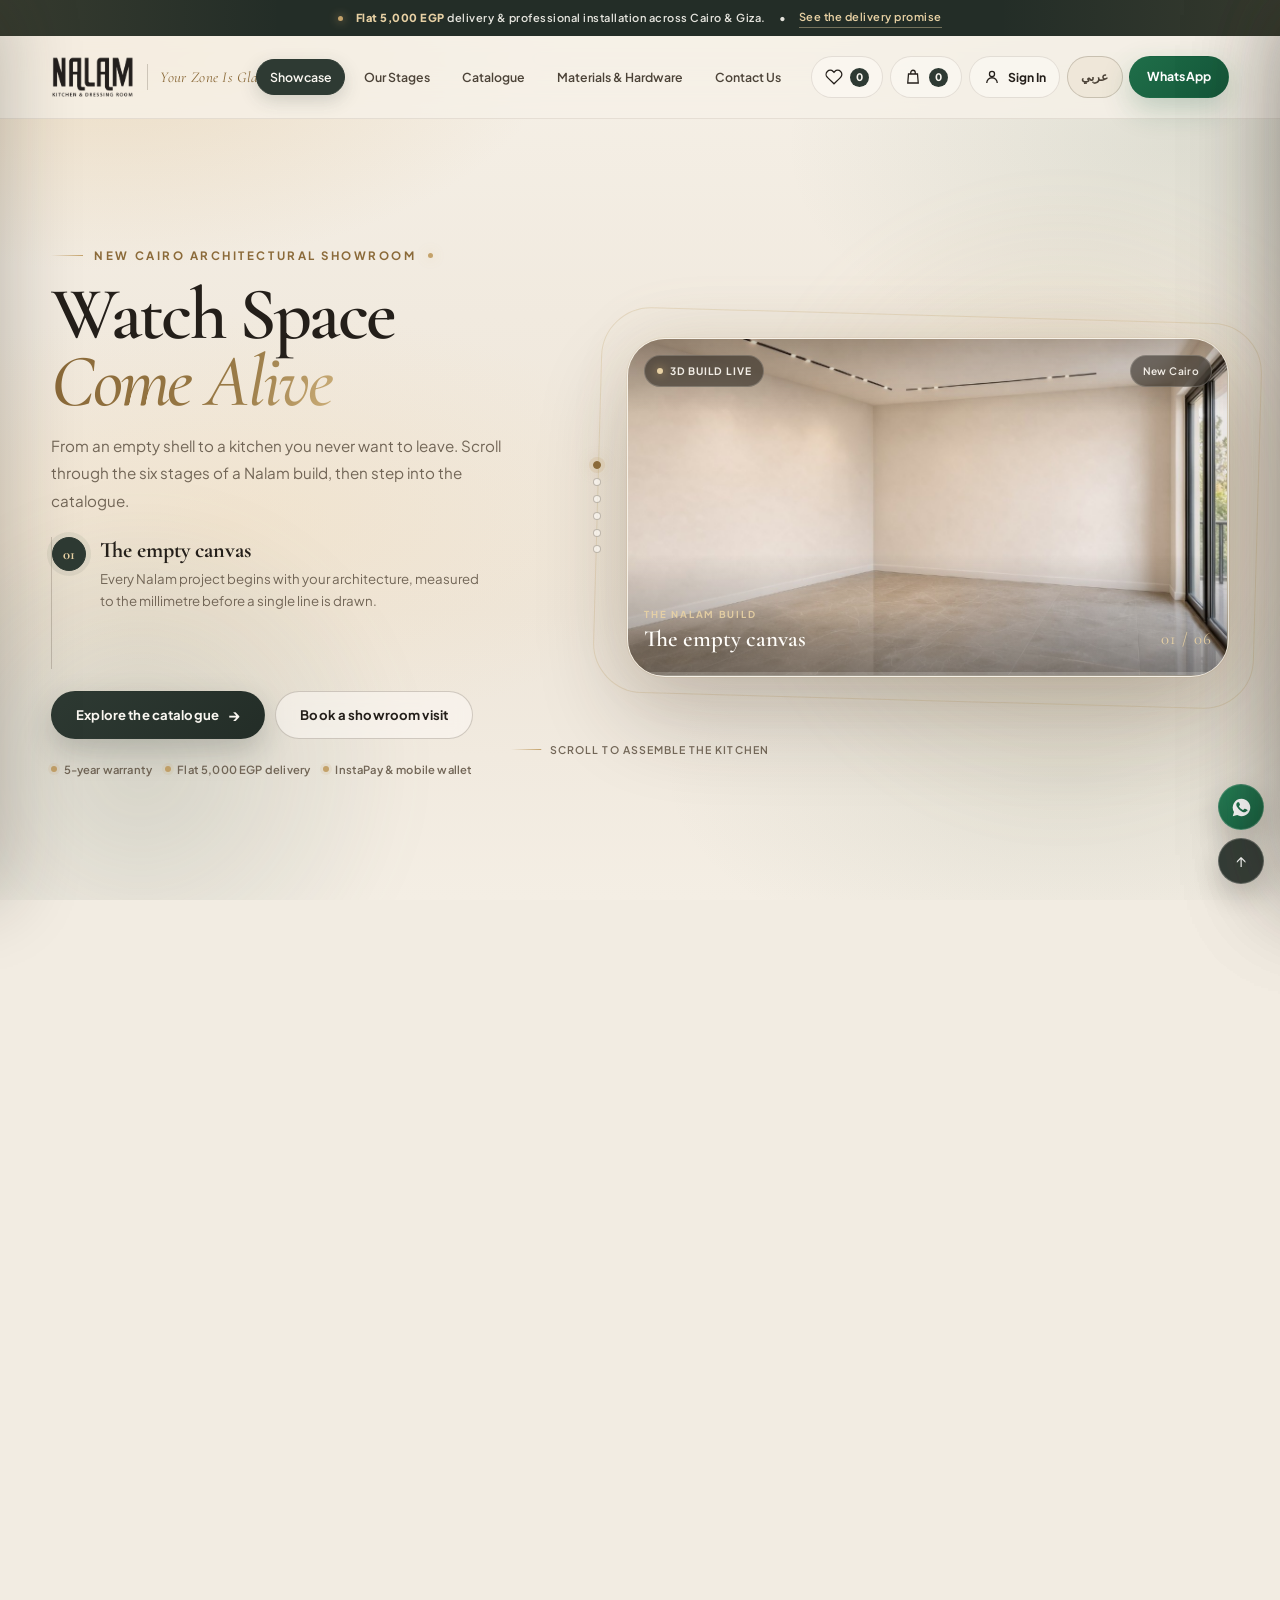
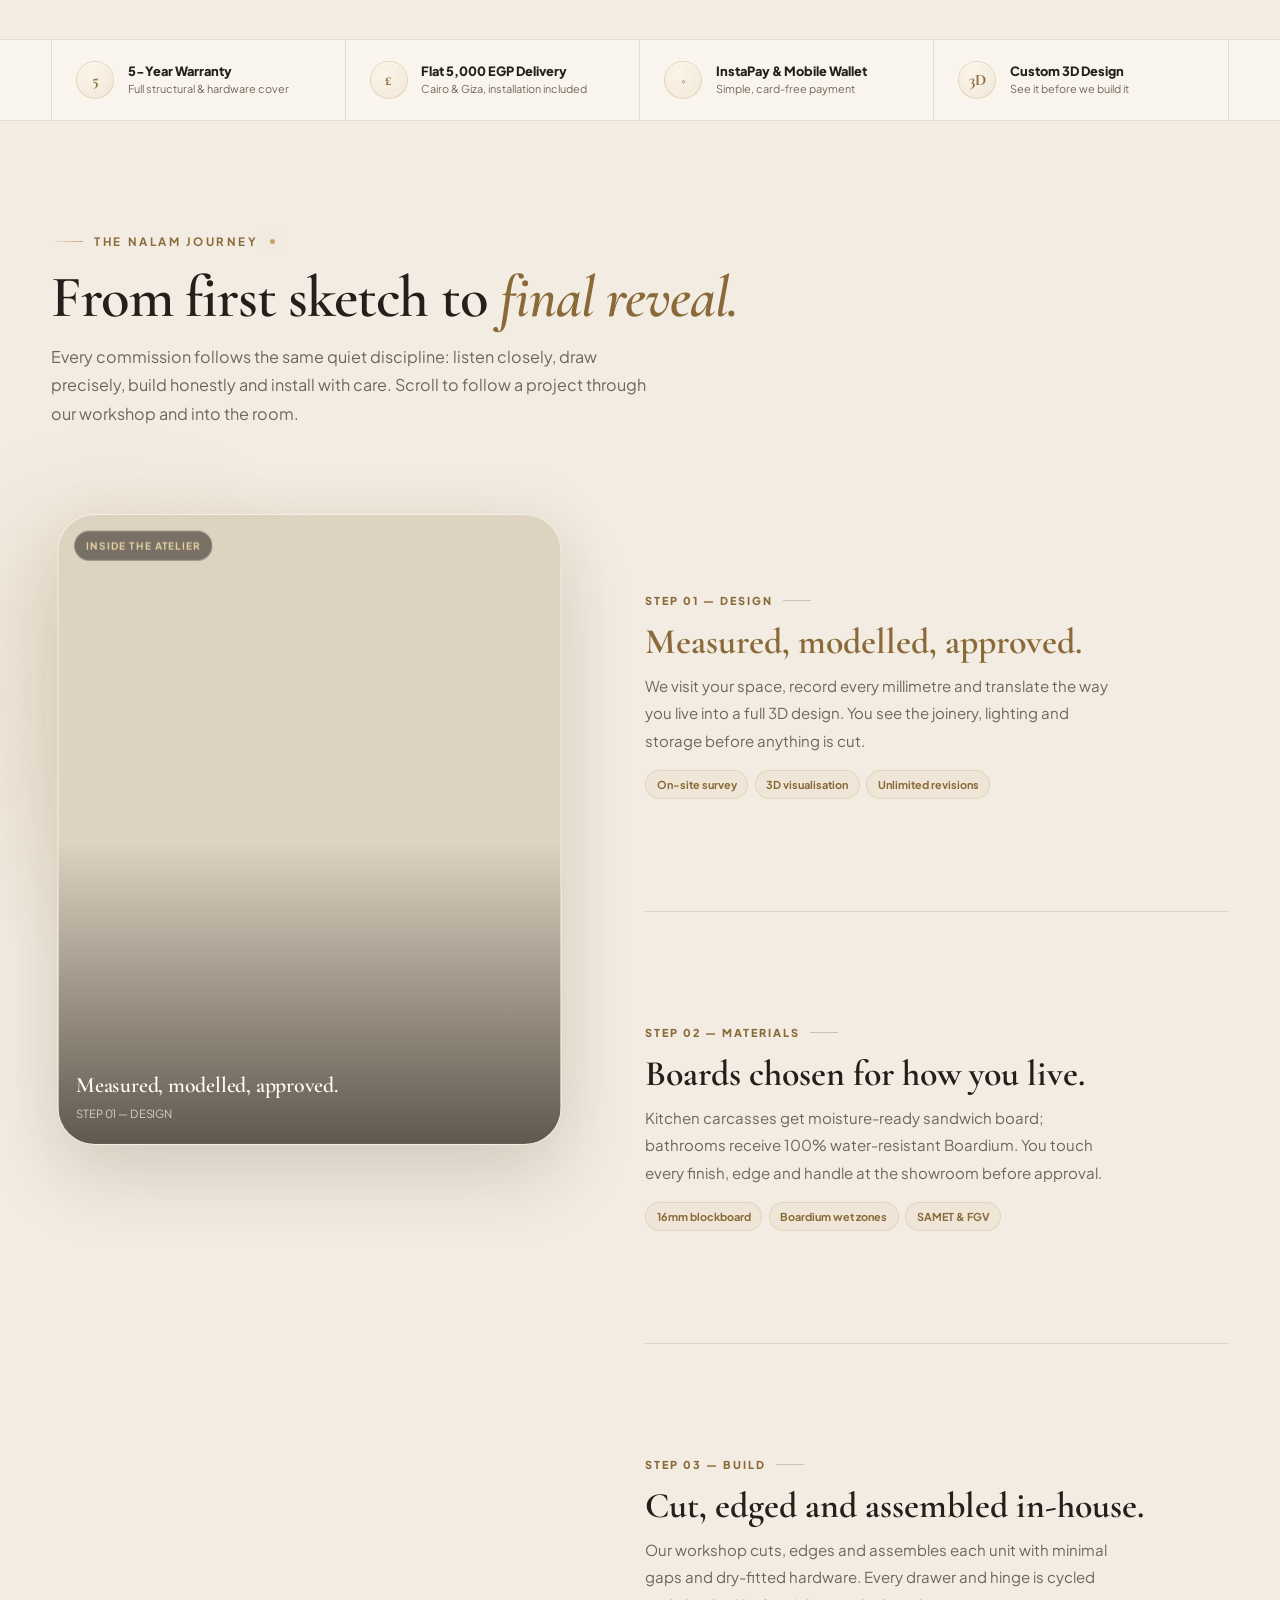
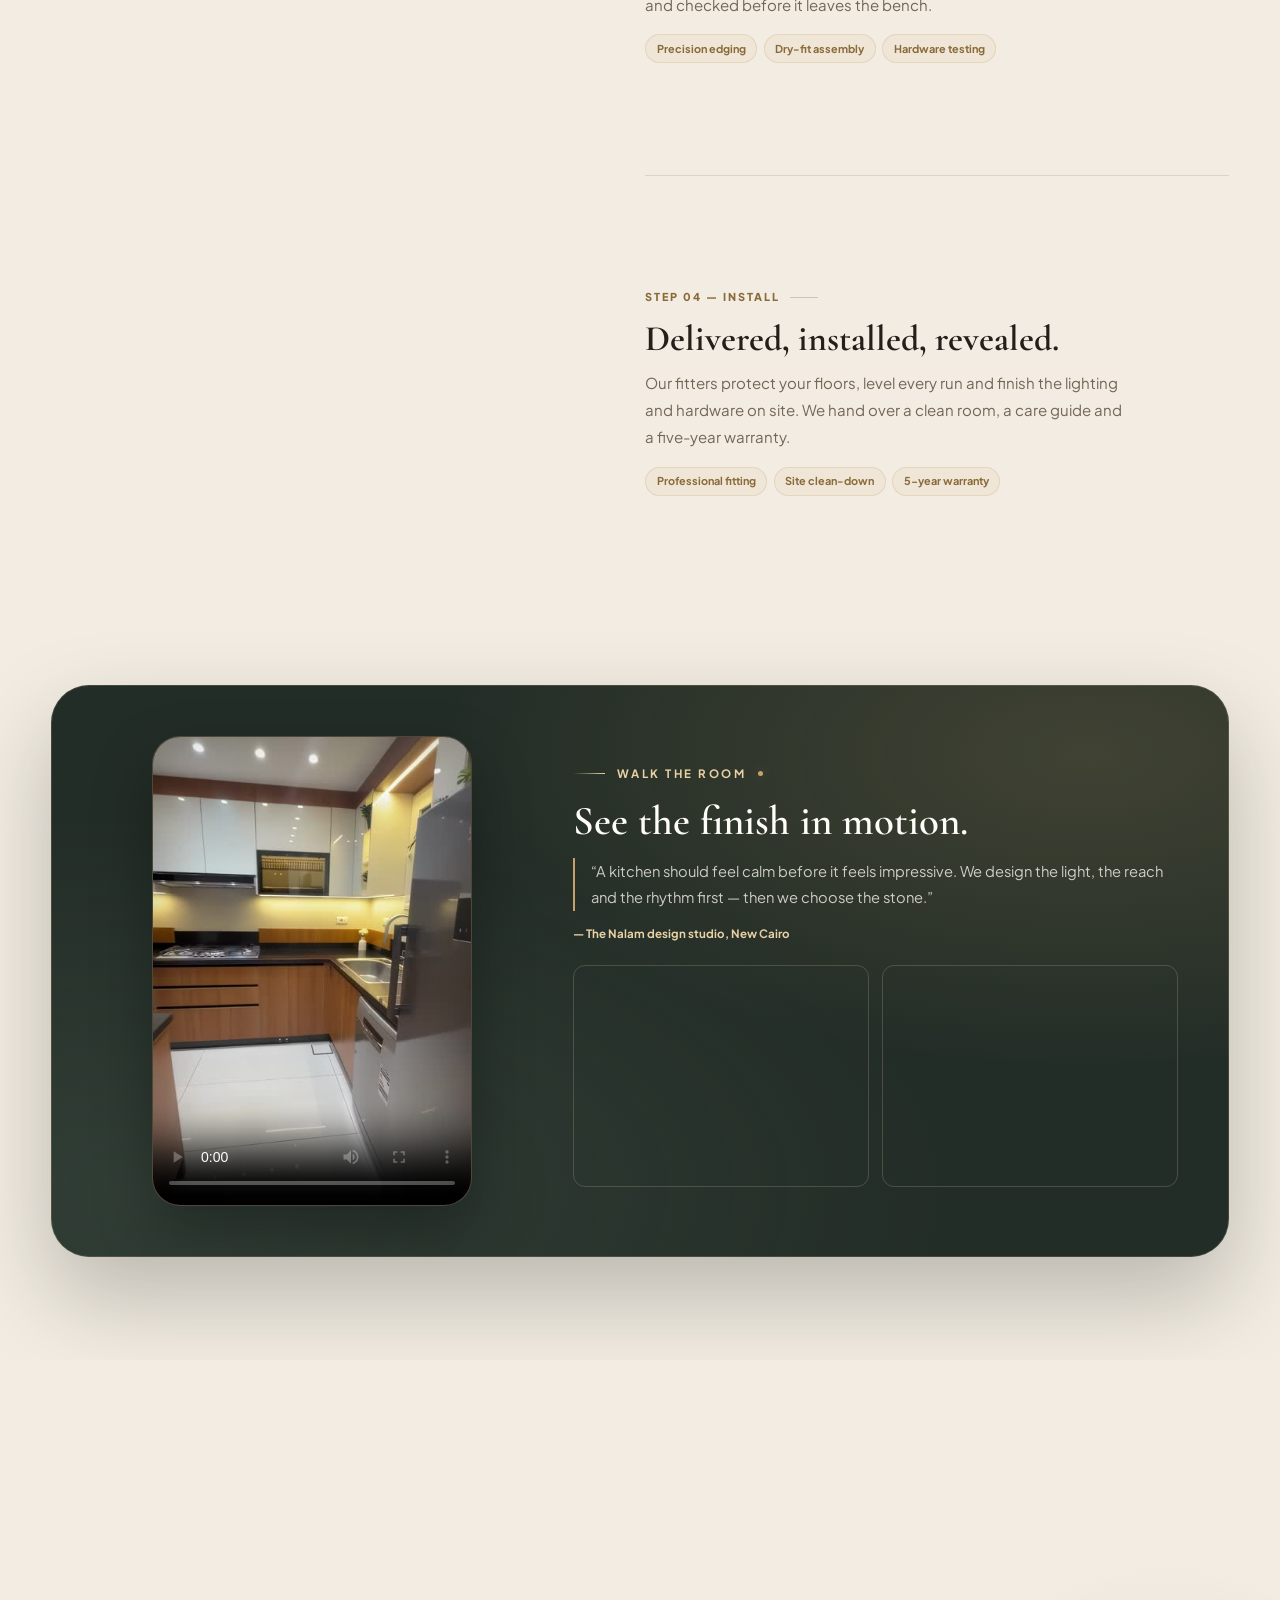
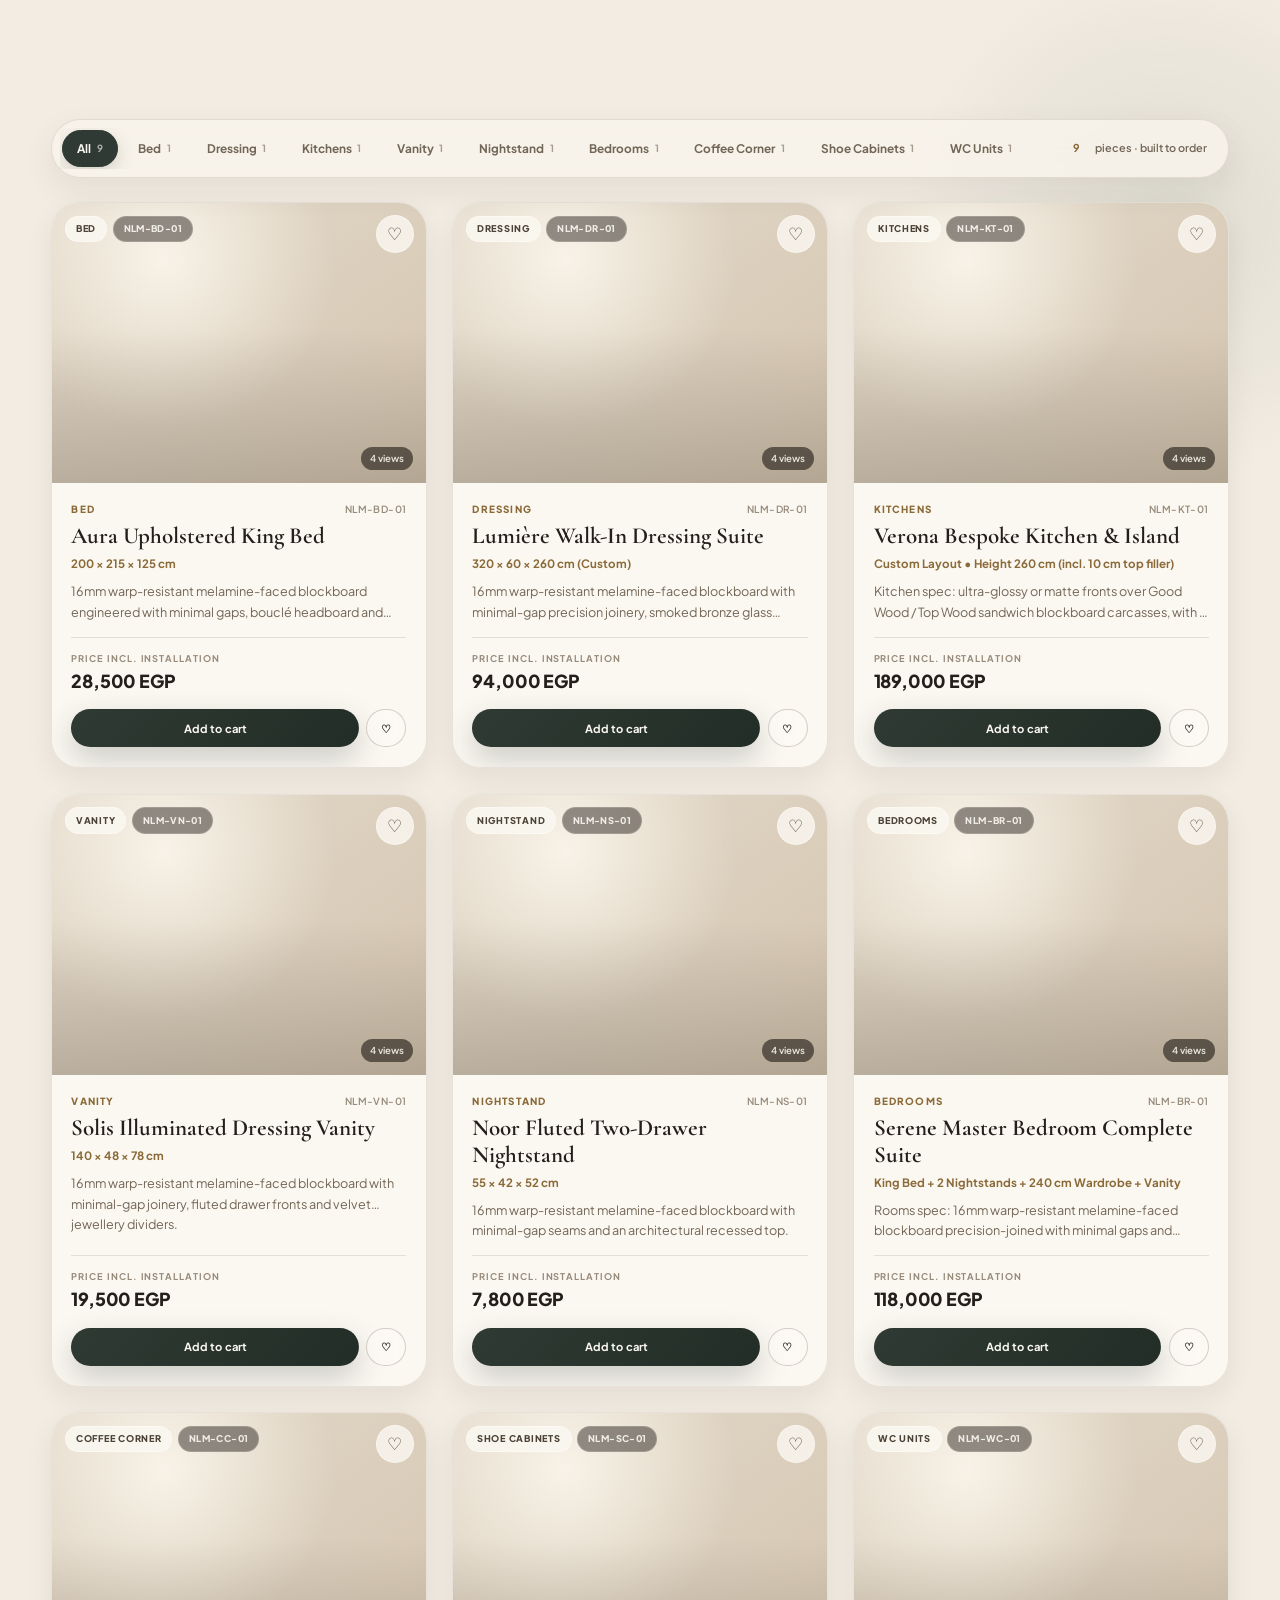
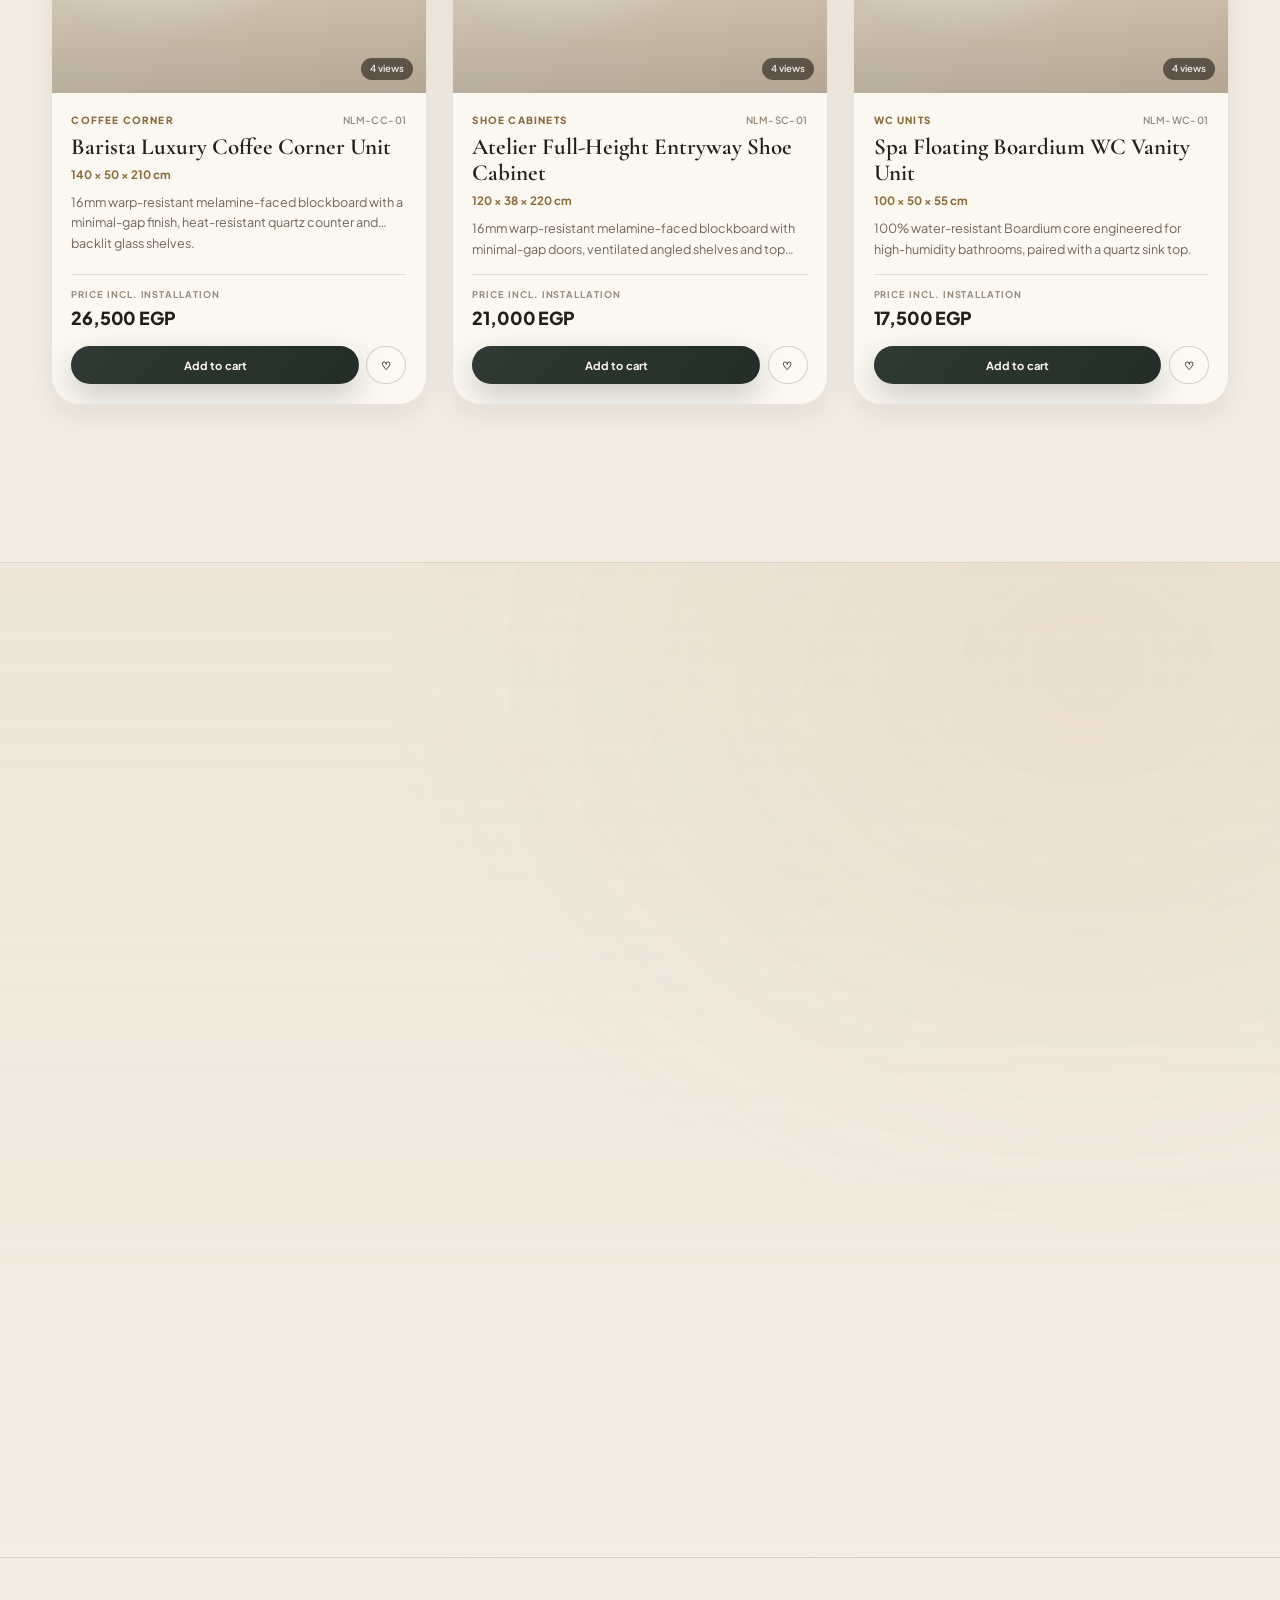
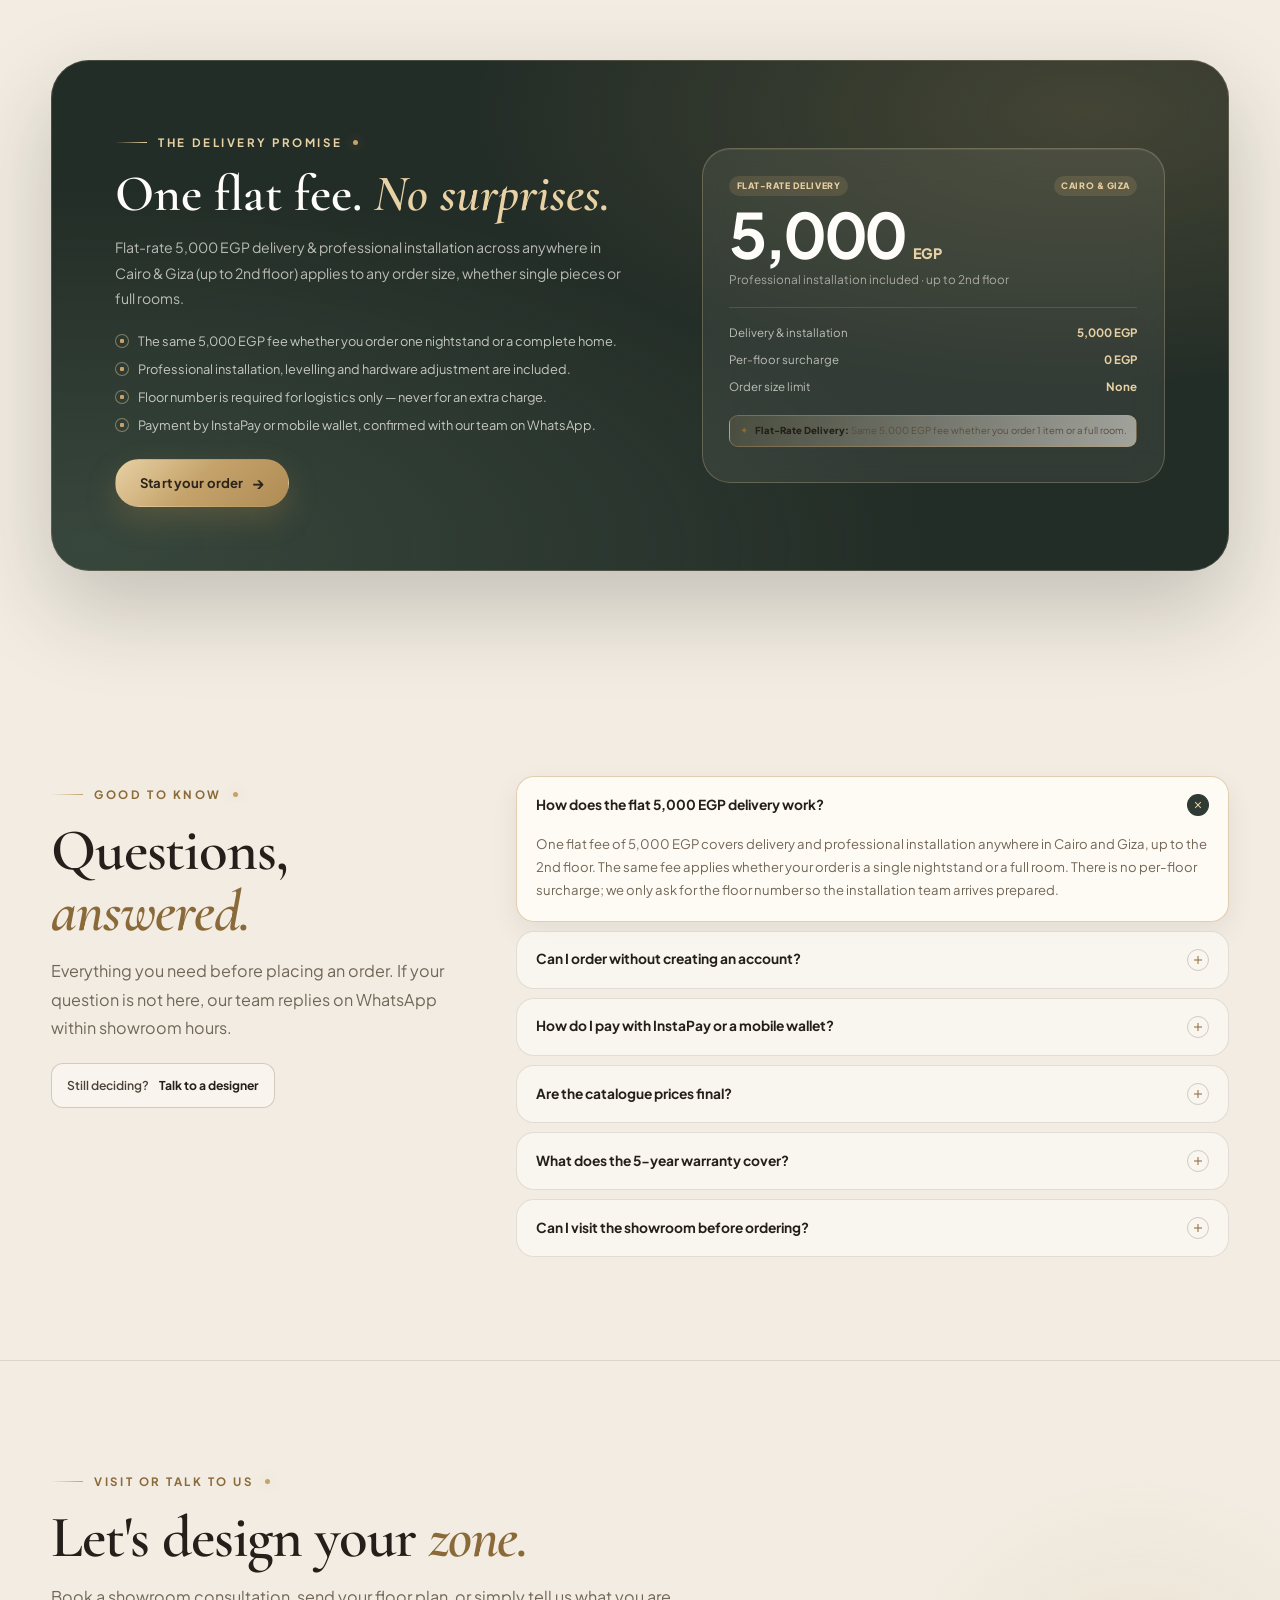
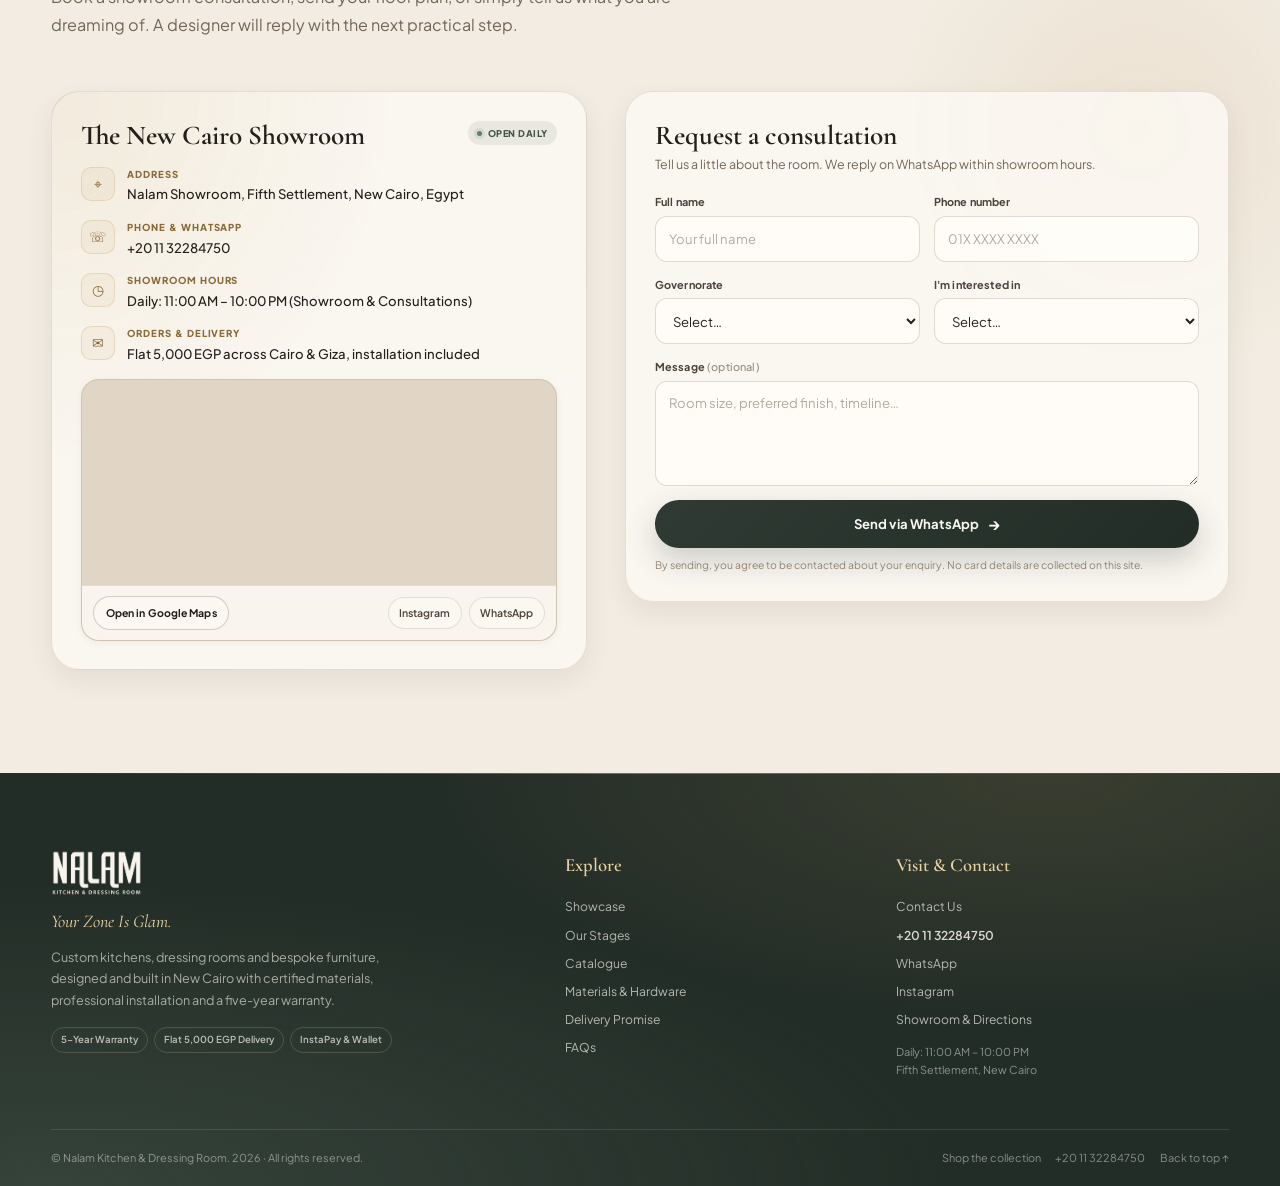
==== commit 4f99d1dc: "Last Sync: 2026-11-21 04:01 (Mobile)" ====
--- a/index.html
+++ b/index.html
@@ -4,50 +4,129 @@
   <meta charset="UTF-8">
   <meta name="viewport" content="width=device-width, initial-scale=1.0">
   <title>Nalam — Custom Kitchens, Dressing Rooms &amp; Luxury Furniture | New Cairo</title>
-  <meta name="description" content="Nalam — Your Zone Is Glam. Luxury custom kitchens, dressing rooms, and bespoke furniture crafted in New Cairo, Egypt.">
+  <meta name="description" content="Nalam crafts luxury custom kitchens, dressing rooms and bespoke furniture in New Cairo. Flat 5,000 EGP delivery and professional installation across Cairo and Giza, with a 5-year warranty.">
+  <meta name="robots" content="index, follow">
+  <meta name="theme-color" content="#F2ECE2">
+  <link rel="canonical" href="https://mody13255.github.io/Nalam-website/">
+  <link rel="icon" type="image/png" href="assets/logo.png">
+  <link rel="apple-touch-icon" href="assets/logo.png">
   <link rel="preconnect" href="https://fonts.googleapis.com">
   <link rel="preconnect" href="https://fonts.gstatic.com" crossorigin>
-  <link href="https://fonts.googleapis.com/css2?family=Amiri:wght@400;700&family=Cairo:wght@400;500;600;700&family=Cormorant+Garamond:ital,wght@0,500;0,600;0,700;1,400;1,600&family=Plus+Jakarta+Sans:wght@400;500;600;700&display=swap" rel="stylesheet">
+  <link href="https://fonts.googleapis.com/css2?family=Amiri:wght@400;700&family=Cairo:wght@400;500;600;700;800&family=Cormorant+Garamond:ital,wght@0,500;0,600;0,700;1,400;1,500;1,600&family=Plus+Jakarta+Sans:wght@400;500;600;700;800&display=swap" rel="stylesheet">
+  <link rel="preload" as="image" href="assets/room-empty.jpg" fetchpriority="high">
   <link rel="stylesheet" href="css/style.css">
+
+  <meta property="og:type" content="website">
+  <meta property="og:site_name" content="Nalam Kitchen &amp; Dressing Room">
+  <meta property="og:locale" content="en_US">
+  <meta property="og:locale:alternate" content="ar_EG">
+  <meta property="og:title" content="Nalam — Your Zone Is Glam. Custom Kitchens &amp; Dressing Rooms">
+  <meta property="og:description" content="Bespoke kitchens, dressing rooms and luxury furniture crafted in New Cairo. Flat 5,000 EGP delivery and installation across Cairo and Giza. 5-year warranty.">
+  <meta property="og:url" content="https://mody13255.github.io/Nalam-website/">
+  <meta property="og:image" content="https://mody13255.github.io/Nalam-website/assets/og-nalam.jpg">
+  <meta property="og:image:secure_url" content="https://mody13255.github.io/Nalam-website/assets/og-nalam.jpg">
+  <meta property="og:image:width" content="1200">
+  <meta property="og:image:height" content="630">
+  <meta property="og:image:alt" content="Nalam completed sage green kitchen with marble island and warm lighting in New Cairo">
+  <meta property="og:phone_number" content="+20 11 32284750">
+  <meta name="twitter:card" content="summary_large_image">
+  <meta name="twitter:title" content="Nalam — Your Zone Is Glam.">
+  <meta name="twitter:description" content="Custom kitchens, dressing rooms and bespoke furniture from New Cairo. Flat 5,000 EGP delivery and installation across Cairo and Giza.">
+  <meta name="twitter:image" content="https://mody13255.github.io/Nalam-website/assets/og-nalam.jpg">
+  <meta name="twitter:image:alt" content="Nalam completed sage green kitchen with marble island and warm lighting">
+
+  <script>
+    !function(f,b,e,v,n,t,s){if(f.fbq)return;n=f.fbq=function(){n.callMethod?n.callMethod.apply(n,arguments):n.queue.push(arguments)};if(!f._fbq)f._fbq=n;n.push=n;n.loaded=!0;n.version='2.0';n.queue=[];t=b.createElement(e);t.async=!0;t.src=v;s=b.getElementsByTagName(e)[0];s.parentNode.insertBefore(t,s)}(window,document,'script','https://connect.facebook.net/en_US/fbevents.js');
+    window.NALAM_META_PIXEL_ID = 'YOUR_PIXEL_ID_HERE';
+    window.NALAM_PIXEL_READY = false;
+    if (window.NALAM_META_PIXEL_ID && window.NALAM_META_PIXEL_ID !== 'YOUR_PIXEL_ID_HERE') {
+      fbq('init', window.NALAM_META_PIXEL_ID);
+      fbq('track', 'PageView');
+      window.NALAM_PIXEL_READY = true;
+    }
+  </script>
+
+  <script type="application/ld+json">
+  {
+    "@context": "https://schema.org",
+    "@type": "FurnitureStore",
+    "name": "Nalam Kitchen & Dressing Room",
+    "alternateName": "نالام",
+    "url": "https://mody13255.github.io/Nalam-website/",
+    "image": "https://mody13255.github.io/Nalam-website/assets/og-nalam.jpg",
+    "logo": "https://mody13255.github.io/Nalam-website/assets/logo.png",
+    "description": "Custom kitchens, dressing rooms and bespoke furniture crafted in New Cairo with certified materials and a 5-year warranty.",
+    "telephone": "+201132284750",
+    "priceRange": "EGP 7,800 – EGP 189,000",
+    "currenciesAccepted": "EGP",
+    "paymentAccepted": "InstaPay, Mobile Wallet",
+    "address": {
+      "@type": "PostalAddress",
+      "addressLocality": "New Cairo",
+      "addressRegion": "Cairo Governorate",
+      "addressCountry": "EG"
+    },
+    "sameAs": [
+      "https://www.instagram.com/nalam.kitchen.dressingroom/"
+    ],
+    "openingHoursSpecification": {
+      "@type": "OpeningHoursSpecification",
+      "dayOfWeek": ["Monday", "Tuesday", "Wednesday", "Thursday", "Friday", "Saturday", "Sunday"],
+      "opens": "11:00",
+      "closes": "22:00"
+    }
+  }
+  </script>
 </head>
 <body>
 
-  <!-- Sticky Glassmorphism Beige Header -->
+  <a class="skip-link" href="#main">Skip to content</a>
+
   <header class="site-header" id="top">
+    <div class="announcement">
+      <div class="container announcement-inner">
+        <span class="announcement-dot" aria-hidden="true"></span>
+        <span data-i18n="announcement_text"><strong>Flat 5,000 EGP</strong> delivery &amp; professional installation across Cairo &amp; Giza.</span>
+        <span class="desktop-only" aria-hidden="true">•</span>
+        <a href="#delivery" class="announcement-link" data-i18n="announcement_link">See the delivery promise</a>
+      </div>
+    </div>
     <div class="container header-inner">
-      <div style="display:flex;align-items:center;gap:0.65rem;">
-        <button type="button" class="menu-btn" id="mobileMenuBtn" aria-label="Open Menu" aria-expanded="false">&#9776;</button>
-        <a href="#top" class="brand-lockup" aria-label="Nalam Home">
-          <img src="assets/logo.png" alt="Nalam — Kitchen &amp; Dressing Room" class="brand-logo">
+      <div class="header-start">
+        <button type="button" class="menu-btn" id="mobileMenuBtn" aria-label="Open menu" aria-expanded="false" aria-controls="mobileDrawer">
+          <span aria-hidden="true">☰</span>
+        </button>
+        <a href="#top" class="brand-lockup" aria-label="Nalam home">
+          <img src="assets/logo.png" alt="Nalam — Kitchen &amp; Dressing Room" class="brand-logo" width="433" height="220">
           <span class="brand-divider" aria-hidden="true"></span>
           <span class="brand-slogan">Your Zone Is Glam.</span>
         </a>
       </div>
 
-      <nav aria-label="Primary Navigation">
+      <nav aria-label="Primary navigation">
         <ul class="nav-links">
-          <li><a href="#showcase" data-i18n="nav_showcase">Showcase</a></li>
-          <li><a href="#stages" data-i18n="nav_stages">Our Stages</a></li>
-          <li><a href="#catalogue" data-i18n="nav_catalogue">Catalogue</a></li>
-          <li><a href="#materials" data-i18n="nav_materials">Materials &amp; Hardware</a></li>
-          <li><a href="contact.html" data-i18n="nav_contact">Contact Us</a></li>
+          <li><a href="#showcase" class="active" data-nav="showcase" data-i18n="nav_showcase">Showcase</a></li>
+          <li><a href="#stages" data-nav="stages" data-i18n="nav_stages">Our Stages</a></li>
+          <li><a href="#catalogue" data-nav="catalogue" data-i18n="nav_catalogue">Catalogue</a></li>
+          <li><a href="#materials" data-nav="materials" data-i18n="nav_materials">Materials &amp; Hardware</a></li>
+          <li><a href="#contact" data-nav="contact" data-i18n="nav_contact">Contact Us</a></li>
         </ul>
       </nav>
 
       <div class="header-actions">
-        <button type="button" class="btn-icon" data-open-wishlist aria-label="Wishlist">
-          <span>&#9825;</span>
+        <button type="button" class="icon-btn" data-open-wishlist aria-label="Open wishlist">
+          <svg class="icon" width="18" height="18" viewBox="0 0 24 24" fill="none" stroke="currentColor" stroke-width="1.7" aria-hidden="true"><path d="M20.8 4.6a5.5 5.5 0 0 0-7.8 0L12 5.7l-1.1-1.1a5.5 5.5 0 0 0-7.8 7.8l1.1 1.1L12 21l7.8-7.5 1.1-1.1a5.5 5.5 0 0 0-.1-7.8Z"/></svg>
           <span class="badge-count" data-wish-badge>0</span>
         </button>
-        <button type="button" class="btn-icon" data-open-cart aria-label="Shopping Cart">
-          <span>&#128717;</span>
+        <button type="button" class="icon-btn" data-open-cart aria-label="Open shopping cart">
+          <svg class="icon" width="18" height="18" viewBox="0 0 24 24" fill="none" stroke="currentColor" stroke-width="1.7" aria-hidden="true"><path d="M6 8h12l1 12H5L6 8Z"/><path d="M9 8V6a3 3 0 0 1 6 0v2"/></svg>
           <span class="badge-count" data-cart-badge>0</span>
         </button>
-        <button type="button" class="btn-icon" data-open-auth aria-label="Account">
-          <span>&#128100;</span>
-          <span class="btn-icon-label" data-account-label>Sign In</span>
+        <button type="button" class="icon-btn" data-open-auth aria-label="Open account">
+          <svg class="icon" width="18" height="18" viewBox="0 0 24 24" fill="none" stroke="currentColor" stroke-width="1.7" aria-hidden="true"><circle cx="12" cy="8" r="3.4"/><path d="M5 20a7 7 0 0 1 14 0"/></svg>
+          <span class="icon-btn-label" data-account-label>Sign In</span>
         </button>
-        <button type="button" class="lang-toggle" data-lang-toggle aria-label="Switch Language">
+        <button type="button" class="lang-toggle" data-lang-toggle aria-label="Switch language">
           <span data-i18n="lang_btn">عربي</span>
         </button>
         <a href="https://wa.me/201132284750" target="_blank" rel="noopener noreferrer" class="btn btn-wa header-wa" data-i18n="nav_wa">WhatsApp</a>
@@ -55,569 +134,964 @@
     </div>
   </header>
 
-  <!-- Mobile Drawer Click-Outside Backdrop & Slide-In Menu -->
   <div class="mobile-drawer-backdrop" id="mobileDrawerBackdrop"></div>
-  <aside class="mobile-drawer" id="mobileDrawer" aria-label="Mobile Navigation">
+  <aside class="mobile-drawer" id="mobileDrawer" aria-label="Mobile navigation" aria-hidden="true">
     <div class="mobile-drawer-head">
-      <img src="assets/logo.png" alt="Nalam" style="height:34px;width:auto;">
-      <button type="button" class="drawer-close-btn" id="mobileDrawerCloseBtn" aria-label="Close Menu">&times;</button>
-    </div>
-    <ul>
-      <li><a href="#showcase" data-i18n="nav_showcase">Showcase</a></li>
-      <li><a href="#stages" data-i18n="nav_stages">Our Stages</a></li>
-      <li><a href="#catalogue" data-i18n="nav_catalogue">Catalogue</a></li>
-      <li><a href="#materials" data-i18n="nav_materials">Materials &amp; Hardware</a></li>
-      <li><a href="contact.html" data-i18n="nav_contact">Contact Us</a></li>
-    </ul>
-    <button type="button" class="btn btn-outline" style="width:100%;" data-open-auth>
-      <span data-account-label>Sign In</span>
-    </button>
-    <a href="https://wa.me/201132284750" target="_blank" rel="noopener noreferrer" class="btn btn-wa" style="width:100%;" data-i18n="nav_wa">WhatsApp</a>
+      <img src="assets/logo.png" alt="Nalam" width="433" height="220">
+      <button type="button" class="drawer-close" id="mobileDrawerCloseBtn" aria-label="Close menu">&times;</button>
+    </div>
+    <nav aria-label="Mobile primary navigation">
+      <ul class="mobile-drawer-links">
+        <li><a href="#showcase" data-i18n="nav_showcase">Showcase</a></li>
+        <li><a href="#stages" data-i18n="nav_stages">Our Stages</a></li>
+        <li><a href="#catalogue" data-i18n="nav_catalogue">Catalogue</a></li>
+        <li><a href="#materials" data-i18n="nav_materials">Materials &amp; Hardware</a></li>
+        <li><a href="#delivery" data-i18n="nav_delivery">Delivery Promise</a></li>
+        <li><a href="#contact" data-i18n="nav_contact">Contact Us</a></li>
+      </ul>
+    </nav>
+    <div class="mobile-drawer-actions">
+      <button type="button" class="btn btn-outline btn-block" data-open-auth>
+        <span data-account-label>Sign In</span>
+      </button>
+      <button type="button" class="btn btn-outline btn-block" data-open-wishlist>
+        <span data-i18n="nav_wishlist">Wishlist</span>
+      </button>
+      <a href="https://wa.me/201132284750" target="_blank" rel="noopener noreferrer" class="btn btn-wa btn-block" data-i18n="nav_wa">WhatsApp</a>
+    </div>
+    <div class="mobile-drawer-meta">
+      <a href="tel:+201132284750" dir="ltr">+20 11 32284750</a>
+      <span data-config-hours>Daily: 11:00 AM – 10:00 PM (Showroom &amp; Consultations)</span>
+    </div>
   </aside>
 
-  <!-- Clean Full-Focus Scroll-Reveal Kitchen Transformation (Zero Stage Descriptions / Zero Option Pills) -->
-  <section id="showcase" class="hero-scroll-track">
-    <div class="hero-sticky">
-      <div class="hero-shell-clean">
-        <div class="hero-top-bar">
+  <main id="main">
+
+    <section id="showcase" class="hero-scroll-track" aria-label="Nalam kitchen design journey">
+      <div class="hero-sticky">
+        <div class="hero-shell">
+          <div class="hero-grid">
+            <div class="hero-copy">
+              <div class="eyebrow hero-eyebrow" data-i18n="hero_eyebrow">NEW CAIRO ARCHITECTURAL SHOWROOM</div>
+              <h1 class="hero-title">
+                <span data-i18n="hero_title_1">Watch Space</span>
+                <em data-i18n="hero_title_em">Come Alive</em>
+              </h1>
+              <p class="hero-lead" data-i18n="hero_lead">From an empty shell to a kitchen you never want to leave. Scroll through the six stages of a Nalam build, then step into the catalogue.</p>
+
+              <div class="hero-chapters" id="heroChapters">
+                <article class="hero-chapter active" data-chapter="0">
+                  <span class="chapter-index">01</span>
+                  <div class="chapter-body">
+                    <h2 data-i18n="hero_stage_0_title">The empty canvas</h2>
+                    <p data-i18n="hero_stage_0_desc">Every Nalam project begins with your architecture, measured to the millimetre before a single line is drawn.</p>
+                  </div>
+                </article>
+                <article class="hero-chapter" data-chapter="1">
+                  <span class="chapter-index">02</span>
+                  <div class="chapter-body">
+                    <h2 data-i18n="hero_stage_1_title">The base takes shape</h2>
+                    <p data-i18n="hero_stage_1_desc">Moisture-ready carcasses and precision base units are set, levelled and aligned to the room.</p>
+                  </div>
+                </article>
+                <article class="hero-chapter" data-chapter="2">
+                  <span class="chapter-index">03</span>
+                  <div class="chapter-body">
+                    <h2 data-i18n="hero_stage_2_title">Full-height architecture</h2>
+                    <p data-i18n="hero_stage_2_desc">Tall towers and full-height storage create a seamless wall of cabinetry that works as hard as it looks.</p>
+                  </div>
+                </article>
+                <article class="hero-chapter" data-chapter="3">
+                  <span class="chapter-index">04</span>
+                  <div class="chapter-body">
+                    <h2 data-i18n="hero_stage_3_title">Upper cabinetry</h2>
+                    <p data-i18n="hero_stage_3_desc">Upper units and warm LED profiles layer depth and light across the kitchen, exactly as approved in 3D.</p>
+                  </div>
+                </article>
+                <article class="hero-chapter" data-chapter="4">
+                  <span class="chapter-index">05</span>
+                  <div class="chapter-body">
+                    <h2 data-i18n="hero_stage_4_title">The appliance fit-out</h2>
+                    <p data-i18n="hero_stage_4_desc">Integrated appliances, sink and hardware are fitted with millimetre tolerances and tested on site.</p>
+                  </div>
+                </article>
+                <article class="hero-chapter" data-chapter="5">
+                  <span class="chapter-index">06</span>
+                  <div class="chapter-body">
+                    <h2 data-i18n="hero_stage_5_title">The reveal</h2>
+                    <p data-i18n="hero_stage_5_desc">Sage matte, veined quartz and warm glow come together — a finished Nalam kitchen, ready to live in.</p>
+                  </div>
+                </article>
+              </div>
+
+              <div class="hero-actions">
+                <a href="#catalogue" class="btn btn-primary">
+                  <span data-i18n="hero_cta_cat">Explore the catalogue</span>
+                  <span class="arrow" aria-hidden="true">→</span>
+                </a>
+                <a href="#contact" class="btn btn-outline" data-i18n="hero_cta_book">Book a showroom visit</a>
+              </div>
+
+              <div class="trust-chips">
+                <span class="trust-chip" data-i18n="hero_chip_1">5-year warranty</span>
+                <span class="trust-chip" data-i18n="hero_chip_2">Flat 5,000 EGP delivery</span>
+                <span class="trust-chip" data-i18n="hero_chip_3">InstaPay &amp; mobile wallet</span>
+              </div>
+            </div>
+
+            <div class="hero-media">
+              <div class="room-stage-frame" id="roomStageFrame">
+                <img src="assets/room-empty.jpg" alt="Empty architectural room before a Nalam kitchen installation" class="room-layer base-layer" width="1280" height="720" loading="eager" decoding="async" fetchpriority="high">
+                <img src="assets/stage-1-base.jpg" alt="Nalam kitchen stage one with base cabinets installed" class="room-layer" data-stage="1" width="1280" height="720" loading="eager" decoding="async">
+                <img src="assets/stage-2-tall.jpg" alt="Nalam kitchen stage two with full-height cabinetry" class="room-layer" data-stage="2" width="1280" height="720" loading="eager" decoding="async">
+                <img src="assets/stage-3-upper.jpg" alt="Nalam kitchen stage three with upper cabinets" class="room-layer" data-stage="3" width="1280" height="720" loading="eager" decoding="async">
+                <img src="assets/stage-4-appliances.jpg" alt="Nalam kitchen stage four with appliances fitted" class="room-layer" data-stage="4" width="1280" height="720" loading="eager" decoding="async">
+                <img src="assets/room-furnished.jpg" alt="Completed luxury Nalam kitchen with sage cabinetry and marble island" class="room-layer" data-stage="5" width="1280" height="720" loading="eager" decoding="async">
+                <span class="stage-badge" data-i18n="stage_live">3D build live</span>
+                <span class="stage-location" data-i18n="stage_location">New Cairo</span>
+                <div class="stage-caption">
+                  <div>
+                    <span class="stage-caption-kicker" data-i18n="stage_caption_kicker">THE NALAM BUILD</span>
+                    <span class="stage-caption-title" id="stageCaptionTitle">The empty canvas</span>
+                  </div>
+                  <span class="stage-counter" id="stageCounter">01 / 06</span>
+                </div>
+                <div class="stage-progress" aria-hidden="true"><div class="stage-progress-fill" id="stageProgressFill"></div></div>
+              </div>
+              <div class="hero-stage-dots" id="heroStageDots" aria-label="Jump to a build stage">
+                <button type="button" class="stage-dot active" data-stage-dot="0" aria-label="Go to stage 1"></button>
+                <button type="button" class="stage-dot" data-stage-dot="1" aria-label="Go to stage 2"></button>
+                <button type="button" class="stage-dot" data-stage-dot="2" aria-label="Go to stage 3"></button>
+                <button type="button" class="stage-dot" data-stage-dot="3" aria-label="Go to stage 4"></button>
+                <button type="button" class="stage-dot" data-stage-dot="4" aria-label="Go to stage 5"></button>
+                <button type="button" class="stage-dot" data-stage-dot="5" aria-label="Go to stage 6"></button>
+              </div>
+            </div>
+          </div>
+          <div class="hero-scroll-cue"><span data-i18n="hero_scroll_cue">Scroll to assemble the kitchen</span></div>
+        </div>
+      </div>
+    </section>
+
+    <section class="trust-strip" aria-label="Nalam service promises">
+      <div class="container trust-strip-inner">
+        <div class="trust-item">
+          <div class="trust-icon" aria-hidden="true">5</div>
+          <div class="trust-copy">
+            <strong data-i18n="trust_1_title">5-Year Warranty</strong>
+            <span data-i18n="trust_1_sub">Full structural &amp; hardware cover</span>
+          </div>
+        </div>
+        <div class="trust-item">
+          <div class="trust-icon" aria-hidden="true">₤</div>
+          <div class="trust-copy">
+            <strong data-i18n="trust_2_title">Flat 5,000 EGP Delivery</strong>
+            <span data-i18n="trust_2_sub">Cairo &amp; Giza, installation included</span>
+          </div>
+        </div>
+        <div class="trust-item">
+          <div class="trust-icon" aria-hidden="true">◇</div>
+          <div class="trust-copy">
+            <strong data-i18n="trust_3_title">InstaPay &amp; Mobile Wallet</strong>
+            <span data-i18n="trust_3_sub">Simple, card-free payment</span>
+          </div>
+        </div>
+        <div class="trust-item">
+          <div class="trust-icon" aria-hidden="true">3D</div>
+          <div class="trust-copy">
+            <strong data-i18n="trust_4_title">Custom 3D Design</strong>
+            <span data-i18n="trust_4_sub">See it before we build it</span>
+          </div>
+        </div>
+      </div>
+    </section>
+
+    <section class="process-section section-pad" id="stages">
+      <div class="container">
+        <div class="section-header reveal">
+          <div class="eyebrow" data-i18n="process_eyebrow">THE NALAM JOURNEY</div>
+          <h2 class="section-title" data-i18n="process_title">From first sketch to <em>final reveal.</em></h2>
+          <p class="section-lead" data-i18n="process_lead">Every commission follows the same quiet discipline: listen closely, draw precisely, build honestly and install with care. Scroll to follow a project through our workshop and into the room.</p>
+        </div>
+
+        <div class="process-layout">
+          <div class="process-visual reveal-scale">
+            <div class="process-visual-frame">
+              <img src="assets/stage-3d.jpg" alt="Nalam 3D design preview of a custom kitchen" class="process-image active" data-process-image="0" width="1024" height="1024" loading="lazy" decoding="async">
+              <img src="assets/stage-prefinish.jpg" alt="Nalam workshop during the pre-finishing stage" class="process-image" data-process-image="1" width="1024" height="1536" loading="lazy" decoding="async">
+              <img src="assets/project-kitchen-1.jpg" alt="Nalam kitchen installation with warm LED lighting" class="process-image" data-process-image="2" width="1280" height="960" loading="lazy" decoding="async">
+              <img src="assets/room-furnished.jpg" alt="Finished Nalam kitchen with sage cabinetry and marble island" class="process-image" data-process-image="3" width="1280" height="720" loading="lazy" decoding="async">
+              <span class="process-visual-badge" data-i18n="process_badge">Inside the atelier</span>
+              <div class="process-visual-caption">
+                <strong id="processCaptionTitle">Design &amp; 3D preview</strong>
+                <span id="processCaptionSub">Drawer 01 — measured, modelled, approved</span>
+              </div>
+            </div>
+          </div>
+
+          <div class="process-steps" id="processSteps">
+            <article class="process-step" data-process-step="0">
+              <div class="step-number" data-i18n="process_step_1_num">STEP 01 — DESIGN</div>
+              <h3 data-i18n="process_step_1_title">Measured, modelled, approved.</h3>
+              <p data-i18n="process_step_1_desc">We visit your space, record every millimetre and translate the way you live into a full 3D design. You see the joinery, lighting and storage before anything is cut.</p>
+              <div class="step-tags">
+                <span class="step-tag" data-i18n="process_tag_1a">On-site survey</span>
+                <span class="step-tag" data-i18n="process_tag_1b">3D visualisation</span>
+                <span class="step-tag" data-i18n="process_tag_1c">Unlimited revisions</span>
+              </div>
+            </article>
+            <article class="process-step" data-process-step="1">
+              <div class="step-number" data-i18n="process_step_2_num">STEP 02 — MATERIALS</div>
+              <h3 data-i18n="process_step_2_title">Boards chosen for how you live.</h3>
+              <p data-i18n="process_step_2_desc">Kitchen carcasses get moisture-ready sandwich board; bathrooms receive 100% water-resistant Boardium. You touch every finish, edge and handle at the showroom before approval.</p>
+              <div class="step-tags">
+                <span class="step-tag" data-i18n="process_tag_2a">16mm blockboard</span>
+                <span class="step-tag" data-i18n="process_tag_2b">Boardium wet zones</span>
+                <span class="step-tag" data-i18n="process_tag_2c">SAMET &amp; FGV</span>
+              </div>
+            </article>
+            <article class="process-step" data-process-step="2">
+              <div class="step-number" data-i18n="process_step_3_num">STEP 03 — BUILD</div>
+              <h3 data-i18n="process_step_3_title">Cut, edged and assembled in-house.</h3>
+              <p data-i18n="process_step_3_desc">Our workshop cuts, edges and assembles each unit with minimal gaps and dry-fitted hardware. Every drawer and hinge is cycled and checked before it leaves the bench.</p>
+              <div class="step-tags">
+                <span class="step-tag" data-i18n="process_tag_3a">Precision edging</span>
+                <span class="step-tag" data-i18n="process_tag_3b">Dry-fit assembly</span>
+                <span class="step-tag" data-i18n="process_tag_3c">Hardware testing</span>
+              </div>
+            </article>
+            <article class="process-step" data-process-step="3">
+              <div class="step-number" data-i18n="process_step_4_num">STEP 04 — INSTALL</div>
+              <h3 data-i18n="process_step_4_title">Delivered, installed, revealed.</h3>
+              <p data-i18n="process_step_4_desc">Our fitters protect your floors, level every run and finish the lighting and hardware on site. We hand over a clean room, a care guide and a five-year warranty.</p>
+              <div class="step-tags">
+                <span class="step-tag" data-i18n="process_tag_4a">Professional fitting</span>
+                <span class="step-tag" data-i18n="process_tag_4b">Site clean-down</span>
+                <span class="step-tag" data-i18n="process_tag_4c">5-year warranty</span>
+              </div>
+            </article>
+          </div>
+        </div>
+
+        <div class="spotlight reveal">
+          <div class="spotlight-video-wrap">
+            <video controls playsinline preload="metadata" poster="assets/kitchen-walkthrough-poster.jpg" aria-label="Walkthrough of a completed Nalam kitchen">
+              <source src="assets/kitchen-walkthrough.mp4" type="video/mp4">
+              Your browser does not support the video element.
+            </video>
+          </div>
+          <div class="spotlight-content">
+            <div class="eyebrow" data-i18n="spotlight_eyebrow">WALK THE ROOM</div>
+            <h3 data-i18n="spotlight_title">See the finish in motion.</h3>
+            <p class="spotlight-quote" data-i18n="spotlight_quote">“A kitchen should feel calm before it feels impressive. We design the light, the reach and the rhythm first — then we choose the stone.”</p>
+            <div class="spotlight-credit" data-i18n="spotlight_credit">— The Nalam design studio, New Cairo</div>
+            <div class="spotlight-photos">
+              <button type="button" class="spotlight-photo" data-zoom-src="assets/project-kitchen-1.jpg" data-zoom-alt="Nalam kitchen with warm under-cabinet lighting">
+                <img src="assets/project-kitchen-1.jpg" alt="Nalam kitchen with warm under-cabinet lighting" width="640" height="480" loading="lazy" decoding="async">
+              </button>
+              <button type="button" class="spotlight-photo" data-zoom-src="assets/project-kitchen-2.jpg" data-zoom-alt="Nalam kitchen island and tall cabinetry">
+                <img src="assets/project-kitchen-2.jpg" alt="Nalam kitchen island and tall cabinetry" width="640" height="480" loading="lazy" decoding="async">
+              </button>
+            </div>
+          </div>
+        </div>
+      </div>
+    </section>
+
+    <section class="catalogue-section section-pad" id="catalogue">
+      <div class="container">
+        <div class="section-header reveal">
+          <div class="eyebrow" data-i18n="catalogue_eyebrow">THE COLLECTION</div>
+          <h2 class="section-title" data-i18n="catalogue_title">Pieces made to be <em>lived in.</em></h2>
+          <p class="section-lead" data-i18n="catalogue_lead">A considered starting point, not a limit. Each piece is built to order and can be resized, refinished or reimagined for your room. Prices include professional installation across Cairo &amp; Giza.</p>
+        </div>
+
+        <div class="catalogue-toolbar reveal">
+          <div class="filter-bar" id="filterBar" role="tablist" aria-label="Filter catalogue by category"></div>
+          <div class="catalogue-note"><strong data-catalogue-count>9</strong>&nbsp;<span data-i18n="catalogue_note">pieces · built to order</span></div>
+        </div>
+
+        <div class="catalogue-grid" id="catalogueGrid" aria-live="polite"></div>
+
+        <div class="catalogue-footnote reveal">
+          <span data-i18n="catalogue_foot_1">Every piece is made to order</span>
+          <span data-i18n="catalogue_foot_2">Custom sizes &amp; finishes</span>
+          <span data-i18n="catalogue_foot_3">Flat 5,000 EGP delivery</span>
+          <span data-i18n="catalogue_foot_4">5-year warranty</span>
+        </div>
+      </div>
+    </section>
+
+    <section class="materials-section section-pad" id="materials">
+      <div class="container">
+        <div class="section-header reveal">
+          <div class="eyebrow" data-i18n="materials_eyebrow">MATERIALS &amp; HARDWARE</div>
+          <h2 class="section-title" data-i18n="materials_title">The parts you <em>don't see.</em></h2>
+          <p class="section-lead" data-i18n="materials_lead">A beautiful door is easy. A cabinet that stays silent, straight and smooth after a decade is the real craft. This is what sits behind every Nalam finish.</p>
+        </div>
+
+        <div class="materials-grid">
+          <article class="material-card reveal">
+            <span class="material-num" aria-hidden="true">01</span>
+            <span class="material-scope" data-i18n="material_1_scope">BEDROOMS &amp; DRESSING</span>
+            <h3 data-i18n="material_1_title">16mm Warp-Resistant Blockboard</h3>
+            <p data-i18n="material_1_desc">Melamine-faced blockboard engineered with minimal gaps and a stable core, so long wardrobe runs stay true and doors keep their alignment.</p>
+          </article>
+          <article class="material-card reveal">
+            <span class="material-num" aria-hidden="true">02</span>
+            <span class="material-scope" data-i18n="material_2_scope">KITCHENS</span>
+            <h3 data-i18n="material_2_title">Moisture-Ready Kitchen Carcasses</h3>
+            <p data-i18n="material_2_desc">Good Wood and Top Wood sandwich blockboard with a 100% water-resistant Boardium sink unit, built for steam, spills and daily washing.</p>
+          </article>
+          <article class="material-card reveal">
+            <span class="material-num" aria-hidden="true">03</span>
+            <span class="material-scope" data-i18n="material_3_scope">WET ZONES</span>
+            <h3 data-i18n="material_3_title">100% Water-Resistant Boardium</h3>
+            <p data-i18n="material_3_desc">A dedicated bathroom core that resists humidity and splashes, paired with quartz tops and moisture-protected hardware.</p>
+          </article>
+          <article class="material-card reveal">
+            <span class="material-num" aria-hidden="true">04</span>
+            <span class="material-scope" data-i18n="material_4_scope">HARDWARE</span>
+            <h3 data-i18n="material_4_title">Turkish SAMET &amp; Italian FGV</h3>
+            <p data-i18n="material_4_desc">Soft-close hinges and undermount runners selected for smooth travel and long service, tested piece by piece before installation.</p>
+          </article>
+          <article class="material-card reveal">
+            <span class="material-num" aria-hidden="true">05</span>
+            <span class="material-scope" data-i18n="material_5_scope">LIGHTING</span>
+            <h3 data-i18n="material_5_title">Warm Integrated LED Profiles</h3>
+            <p data-i18n="material_5_desc">Concealed, dimmable profiles wash light across worktops and wardrobe interiors without glare or visible fittings.</p>
+          </article>
+        </div>
+
+        <div class="warranty-strip reveal">
+          <div class="warranty-item">
+            <strong data-i18n="warranty_1_title">5-Year Warranty</strong>
+            <span data-i18n="warranty_1_sub">Structural joinery and hardware cover</span>
+          </div>
+          <div class="warranty-item">
+            <strong data-i18n="warranty_2_title">Professional Installation</strong>
+            <span data-i18n="warranty_2_sub">Included with every Cairo &amp; Giza order</span>
+          </div>
+          <div class="warranty-item">
+            <strong data-i18n="warranty_3_title">Aftercare on Request</strong>
+            <span data-i18n="warranty_3_sub">Adjustments, spares and maintenance visits</span>
+          </div>
+        </div>
+      </div>
+    </section>
+
+    <section class="delivery-section section-pad" id="delivery">
+      <div class="container">
+        <div class="delivery-panel reveal">
           <div>
-            <div class="eyebrow" data-i18n="hero_eyebrow">NEW CAIRO ARCHITECTURAL SHOWROOM</div>
-            <h1 class="hero-title">
-              <span data-i18n="hero_title_1">Watch Space</span>
-              <em data-i18n="hero_title_em">Come Alive</em>
-            </h1>
-          </div>
-          <div class="hero-cta-row">
-            <a href="#catalogue" class="btn btn-primary" data-i18n="hero_cta_cat">Explore Sales Catalogue</a>
-            <a href="#contact" class="btn btn-outline" data-i18n="hero_cta_book">Book Showroom Visit</a>
-          </div>
-        </div>
-
-        <div class="room-stage-frame">
-          <img src="assets/room-empty.jpg" alt="Empty Architectural Room" class="room-layer base-layer">
-          <img src="assets/stage-1-base.jpg" alt="Kitchen Stage 1" class="room-layer" data-stage="1">
-          <img src="assets/stage-2-tall.jpg" alt="Kitchen Stage 2" class="room-layer" data-stage="2">
-          <img src="assets/stage-3-upper.jpg" alt="Kitchen Stage 3" class="room-layer" data-stage="3">
-          <img src="assets/stage-4-appliances.jpg" alt="Kitchen Stage 4" class="room-layer" data-stage="4">
-          <img src="assets/room-furnished.jpg" alt="Completed Luxury Kitchen" class="room-layer" data-stage="5">
-          <div class="stage-progress-bar">
-            <div class="stage-progress-fill" id="stageProgressFill"></div>
-          </div>
-        </div>
-
-        <div class="scroll-cue">
-          <span class="scroll-cue-line"></span>
-          <span data-i18n="hero_scroll_cue">Scroll down to assemble the kitchen</span>
-        </div>
-      </div>
-    </div>
-  </section>
-
-  <!-- Craftsmanship Stages (Updated Images) & Real Project Spotlight -->
-  <section id="stages" class="section-pad stages-section">
-    <div class="container">
-      <div class="section-header centered">
-        <div class="eyebrow" data-i18n="stages_eyebrow">THE NALAM CRAFT PROCESS</div>
-        <h2 class="section-title" data-i18n="stages_title">Three Disciplined Stages. Zero Guesswork.</h2>
-        <p class="section-subtitle" data-i18n="stages_sub">From photorealistic 3D layouts to raw factory precision and clean on-site installation—what you approve is exactly what we deliver.</p>
-      </div>
-
-      <div class="journey-grid">
-        <article class="journey-card">
-          <div class="journey-img-wrap">
-            <img src="assets/stage-3d.jpg" alt="Nalam Stage 1: 3D Modelling" loading="lazy" data-zoomable>
-            <span class="journey-num">01</span>
-          </div>
-          <div class="journey-body">
-            <h3 data-i18n="journey_1_title">3D Modelling &amp; Layout</h3>
-            <p data-i18n="journey_1_desc">Designing spaces and creating possibilities with corner and straight layout studies before a single board is cut.</p>
-            <div class="journey-tags">
-              <span class="journey-tag">Precise Design</span>
-              <span class="journey-tag">Realistic Visuals</span>
-              <span class="journey-tag">Better Planning</span>
-            </div>
-          </div>
-        </article>
-
-        <article class="journey-card">
-          <div class="journey-img-wrap">
-            <img src="assets/stage-prefinish.jpg" alt="Nalam Stage 2: Pre-Finishing Stage" loading="lazy" data-zoomable>
-            <span class="journey-num">02</span>
-          </div>
-          <div class="journey-body">
-            <h3 data-i18n="journey_2_title">Pre-Finishing Stage</h3>
-            <p data-i18n="journey_2_desc">Every great space starts long before the final touch—precision CNC joinery, raw carcass checks, and lighting integration in our workshop.</p>
-            <div class="journey-tags">
-              <span class="journey-tag">Quality in Every Detail</span>
-              <span class="journey-tag">Perfect Finishing</span>
-            </div>
-          </div>
-        </article>
-
-        <article class="journey-card">
-          <div class="journey-img-wrap">
-            <img src="assets/stage-onsite.jpg" alt="Nalam Stage 3: On-Site Photos" loading="lazy" data-zoomable>
-            <span class="journey-num">03</span>
-          </div>
-          <div class="journey-body">
-            <h3 data-i18n="journey_3_title">On-Site Installation</h3>
-            <p data-i18n="journey_3_desc">Real spaces, real work, real results—installed by Nalam engineers with 5-year warranty and maintenance on request.</p>
-            <div class="journey-tags">
-              <span class="journey-tag">5 Years Warranty</span>
-              <span class="journey-tag" data-i18n="war_3_t">Maintenance on Request</span>
-            </div>
-          </div>
-        </article>
-      </div>
-
-      <!-- Real Client Kitchen Walkthrough & Watermark-Free Photos -->
-      <div class="spotlight-box">
-        <div class="spotlight-video-wrap">
-          <video controls playsinline preload="metadata" poster="assets/kitchen-walkthrough-poster.jpg">
-            <source src="assets/kitchen-walkthrough.mp4" type="video/mp4">
-          </video>
-        </div>
-        <div class="spotlight-content">
-          <div class="eyebrow" data-i18n="spotlight_eyebrow">REAL DELIVERED PROJECT</div>
-          <h3 data-i18n="spotlight_title">Client Walkthrough &amp; On-Site Finish</h3>
-          <blockquote class="spotlight-quote" data-i18n="spotlight_quote">
-            “I would like to thank the Nalam team and Eng. Islam for the design, execution, and finishing—truly outstanding and far better than I imagined, at a very competitive price.”
-          </blockquote>
-          <p style="font-size:0.86rem;color:var(--gold-light);margin-bottom:1.4rem;font-weight:600;" data-i18n="spotlight_credit">— Verified Nalam Kitchen Client, Cairo</p>
-          <div class="spotlight-photos">
-            <img src="assets/project-kitchen-1.jpg" alt="Completed Nalam Kitchen — Stove Wall" loading="lazy" data-zoomable>
-            <img src="assets/project-kitchen-2.jpg" alt="Completed Nalam Kitchen — Sink &amp; Fridge Wall" loading="lazy" data-zoomable>
-          </div>
-        </div>
-      </div>
-    </div>
-  </section>
-
-  <!-- Interactive 9-Category Sales Catalogue -->
-  <section id="catalogue" class="section-pad catalogue-section">
-    <div class="container">
-      <div class="section-header">
-        <div class="eyebrow" data-i18n="cat_eyebrow">SALES CATALOGUE — 9 CATEGORIES</div>
-        <h2 class="section-title" data-i18n="cat_title">Bespoke Furniture &amp; Cabinetry</h2>
-        <p class="section-subtitle" data-i18n="cat_sub">Browse all nine custom categories with transparent EGP pricing. Add pieces to your cart or wishlist, inspect multiple angles, and check out via InstaPay or Mobile Wallet.</p>
-      </div>
-
-      <div class="filter-bar" id="catalogueFilterBar" role="tablist" aria-label="Furniture Categories"></div>
-      <div class="catalogue-grid" id="catalogueGrid"></div>
-    </div>
-  </section>
-
-  <!-- Materials & Hardware Section (Separated for Kitchens vs. Rooms) -->
-  <section id="materials" class="section-pad materials-section">
-    <div class="container">
-      <div class="section-header centered">
-        <div class="eyebrow" data-i18n="mat_eyebrow">ENGINEERING &amp; HARDWARE</div>
-        <h2 class="section-title" data-i18n="mat_title">Dedicated Materials for Kitchens &amp; Rooms</h2>
-        <p class="section-subtitle" data-i18n="mat_sub">Every Nalam piece is built with purpose-selected boards—heavy-duty moisture-ready construction for kitchens and warp-resistant precision blockboard for bedrooms and living units.</p>
-      </div>
-
-      <div class="materials-grid">
-        <div class="material-card">
-          <span class="material-scope-tag" data-i18n="mat_scope_kitchen">For Kitchens</span>
-          <h3 data-i18n="mat_1_title">Good Wood / Top Wood</h3>
-          <p data-i18n="mat_1_desc">Dedicated for kitchens: melamine-faced sandwich blockboard carcasses delivering superior screw-holding strength and durability.</p>
-        </div>
-        <div class="material-card">
-          <span class="material-scope-tag" data-i18n="mat_scope_rooms">For Rooms &amp; Units</span>
-          <h3 data-i18n="mat_2_title">16mm Warp-Resistant Blockboard</h3>
-          <p data-i18n="mat_2_desc">Dedicated for rooms (bedrooms, dressings, vanities &amp; cabinets): 16mm melamine-faced blockboard precision-joined with minimal gaps.</p>
-        </div>
-        <div class="material-card">
-          <span class="material-scope-tag" data-i18n="mat_scope_wet">Sink &amp; WC Units</span>
-          <h3 data-i18n="mat_3_title">100% Waterproof Boardium</h3>
-          <p data-i18n="mat_3_desc">High-density 100% water-resistant Boardium engineered for kitchen sink bases and all WC vanity units to prevent moisture swelling.</p>
-        </div>
-        <div class="material-card">
-          <span class="material-scope-tag" data-i18n="mat_scope_hw">Motion Hardware</span>
-          <h3 data-i18n="mat_4_title">Turkish SAMET Hinges</h3>
-          <p data-i18n="mat_4_desc">Original Turkish SAMET soft-close hydraulic hinges engineered for silent, effortless door closing across tens of thousands of cycles.</p>
-        </div>
-        <div class="material-card">
-          <span class="material-scope-tag" data-i18n="mat_scope_hw">Motion Hardware</span>
-          <h3 data-i18n="mat_5_title">Italian FGV Runners</h3>
-          <p data-i18n="mat_5_desc">Concealed Italian FGV undermount soft-close drawer runners delivering smooth full-extension glide under heavy daily loads.</p>
-        </div>
-      </div>
-
-      <div class="warranty-strip">
-        <div class="warranty-item">
-          <strong data-i18n="war_1_t">Professional Installation</strong>
-          <span data-i18n="war_1_s">Precision alignment by Nalam site engineers</span>
-        </div>
-        <div class="warranty-item">
-          <strong data-i18n="war_2_t">5-Year Warranty</strong>
-          <span data-i18n="war_2_s">Full structural &amp; hardware peace of mind</span>
-        </div>
-        <div class="warranty-item">
-          <strong data-i18n="war_3_t">Maintenance on Request</strong>
-          <span data-i18n="war_3_s">Dedicated after-sales service whenever you need it</span>
-        </div>
-      </div>
-    </div>
-  </section>
-
-  <!-- Contact Us & New Cairo Showroom Section (with Embedded Maps Window) -->
-  <section id="contact" class="section-pad contact-section">
-    <div class="container">
-      <div class="section-header">
-        <div class="eyebrow" data-i18n="contact_eyebrow">NEW CAIRO SHOWROOM &amp; CONSULTATIONS</div>
-        <h2 class="section-title" data-i18n="contact_title">Bring Your Space to Life</h2>
-        <p class="section-subtitle" data-i18n="contact_sub">Visit our New Cairo showroom or send your project specs directly to our WhatsApp design desk for a tailored quotation.</p>
-      </div>
-
-      <div class="contact-grid">
-        <div class="showroom-card">
-          <div class="showroom-item">
-            <div class="showroom-dot">&#9906;</div>
+            <div class="eyebrow" data-i18n="delivery_eyebrow">THE DELIVERY PROMISE</div>
+            <h2 data-i18n="delivery_title">One flat fee. <em>No surprises.</em></h2>
+            <p class="delivery-note" data-i18n="delivery_note">Flat-rate 5,000 EGP delivery &amp; professional installation across anywhere in Cairo &amp; Giza (up to 2nd floor) applies to any order size, whether single pieces or full rooms.</p>
+            <ul class="delivery-list">
+              <li data-i18n="delivery_bullet_1">The same 5,000 EGP fee whether you order one nightstand or a complete home.</li>
+              <li data-i18n="delivery_bullet_2">Professional installation, levelling and hardware adjustment are included.</li>
+              <li data-i18n="delivery_bullet_3">Floor number is required for logistics only — never for an extra charge.</li>
+              <li data-i18n="delivery_bullet_4">Payment by InstaPay or mobile wallet, confirmed with our team on WhatsApp.</li>
+            </ul>
+            <button type="button" class="btn btn-gold" data-open-cart>
+              <span data-i18n="delivery_cta">Start your order</span>
+              <span class="arrow" aria-hidden="true">→</span>
+            </button>
+          </div>
+          <div class="delivery-card">
+            <div class="delivery-card-label">
+              <span data-i18n="delivery_card_label">FLAT-RATE DELIVERY</span>
+              <span data-i18n="delivery_card_badge">CAIRO &amp; GIZA</span>
+            </div>
+            <div class="delivery-price"><strong>5,000</strong><span>EGP</span></div>
+            <p class="delivery-card-sub" data-i18n="delivery_card_sub">Professional installation included · up to 2nd floor</p>
+            <ul class="delivery-card-list">
+              <li><span data-i18n="delivery_card_row_1">Delivery &amp; installation</span><strong data-i18n="delivery_card_row_1_val">5,000 EGP</strong></li>
+              <li><span data-i18n="delivery_card_row_2">Per-floor surcharge</span><strong data-i18n="delivery_card_row_2_val">0 EGP</strong></li>
+              <li><span data-i18n="delivery_card_row_3">Order size limit</span><strong data-i18n="delivery_card_row_3_val">None</strong></li>
+            </ul>
+            <div class="flat-rate-badge show">
+              <span><strong data-i18n="delivery_badge_strong">Flat-Rate Delivery:</strong> <span data-i18n="delivery_badge_text">Same 5,000 EGP fee whether you order 1 item or a full room.</span></span>
+            </div>
+          </div>
+        </div>
+      </div>
+    </section>
+
+    <section class="faq-section section-pad" id="faq">
+      <div class="container faq-grid">
+        <div class="faq-intro reveal">
+          <div class="section-header">
+            <div class="eyebrow" data-i18n="faq_eyebrow">GOOD TO KNOW</div>
+            <h2 class="section-title" data-i18n="faq_title">Questions, <em>answered.</em></h2>
+            <p class="section-lead" data-i18n="faq_lead">Everything you need before placing an order. If your question is not here, our team replies on WhatsApp within showroom hours.</p>
+          </div>
+          <a class="faq-contact" href="https://wa.me/201132284750" target="_blank" rel="noopener noreferrer">
+            <span data-i18n="faq_contact_label">Still deciding?</span>
+            <strong data-i18n="faq_contact_link">Talk to a designer</strong>
+          </a>
+        </div>
+
+        <div class="faq-list reveal">
+          <details class="faq-item" open>
+            <summary>
+              <span data-i18n="faq_q1">How does the flat 5,000 EGP delivery work?</span>
+              <span class="faq-icon" aria-hidden="true"></span>
+            </summary>
+            <div class="faq-answer" data-i18n="faq_a1">One flat fee of 5,000 EGP covers delivery and professional installation anywhere in Cairo and Giza, up to the 2nd floor. The same fee applies whether your order is a single nightstand or a full room. There is no per-floor surcharge; we only ask for the floor number so the installation team arrives prepared.</div>
+          </details>
+          <details class="faq-item">
+            <summary>
+              <span data-i18n="faq_q2">Can I order without creating an account?</span>
+              <span class="faq-icon" aria-hidden="true"></span>
+            </summary>
+            <div class="faq-answer" data-i18n="faq_a2">Yes. You can add pieces to your cart and save a wishlist without signing in. An account is required only when you confirm an order, so we can keep your order history, delivery details and warranty record in one place. If you sign in at checkout, your cart resumes exactly where you left it.</div>
+          </details>
+          <details class="faq-item">
+            <summary>
+              <span data-i18n="faq_q3">How do I pay with InstaPay or a mobile wallet?</span>
+              <span class="faq-icon" aria-hidden="true"></span>
+            </summary>
+            <div class="faq-answer" data-i18n="faq_a3">Choose InstaPay or Mobile Wallet in the cart, confirm your order, and we send a bilingual summary to WhatsApp. Our team replies with the payment details and confirms your production slot. No card details are collected on this website.</div>
+          </details>
+          <details class="faq-item">
+            <summary>
+              <span data-i18n="faq_q4">Are the catalogue prices final?</span>
+              <span class="faq-icon" aria-hidden="true"></span>
+            </summary>
+            <div class="faq-answer" data-i18n="faq_a4">Catalogue prices are a transparent starting point for the listed size and finish, including installation. Custom dimensions, premium stones or additional modules may change the final quote. We confirm every detail in writing before production begins.</div>
+          </details>
+          <details class="faq-item">
+            <summary>
+              <span data-i18n="faq_q5">What does the 5-year warranty cover?</span>
+              <span class="faq-icon" aria-hidden="true"></span>
+            </summary>
+            <div class="faq-answer" data-i18n="faq_a5">The warranty covers structural joinery and supplied hardware under normal indoor use. It includes hinge and runner adjustment, manufacturing defects and structural stability. It does not cover accidental damage, water damage from external leaks or normal wear on fabrics.</div>
+          </details>
+          <details class="faq-item">
+            <summary>
+              <span data-i18n="faq_q6">Can I visit the showroom before ordering?</span>
+              <span class="faq-icon" aria-hidden="true"></span>
+            </summary>
+            <div class="faq-answer" data-i18n="faq_a6">We would love that. The New Cairo showroom is open daily from 11:00 AM to 10:00 PM. Call or message us to book a consultation, and bring your room dimensions or floor plan if you have them.</div>
+          </details>
+        </div>
+      </div>
+    </section>
+
+    <section class="contact-section section-pad" id="contact">
+      <div class="container">
+        <div class="section-header reveal">
+          <div class="eyebrow" data-i18n="contact_eyebrow">VISIT OR TALK TO US</div>
+          <h2 class="section-title" data-i18n="contact_title">Let's design your <em>zone.</em></h2>
+          <p class="section-lead" data-i18n="contact_lead">Book a showroom consultation, send your floor plan, or simply tell us what you are dreaming of. A designer will reply with the next practical step.</p>
+        </div>
+
+        <div class="contact-grid">
+          <div class="showroom-card reveal">
+            <div class="showroom-top">
+              <h3 data-i18n="showroom_title">The New Cairo Showroom</h3>
+              <span class="showroom-open" data-i18n="showroom_open">Open daily</span>
+            </div>
+            <div class="showroom-item">
+              <div class="showroom-icon" aria-hidden="true">⌖</div>
+              <div>
+                <h4 data-i18n="showroom_address_label">ADDRESS</h4>
+                <p data-i18n="showroom_address">Nalam Showroom, Fifth Settlement, New Cairo, Egypt</p>
+              </div>
+            </div>
+            <div class="showroom-item">
+              <div class="showroom-icon" aria-hidden="true">☏</div>
+              <div>
+                <h4 data-i18n="showroom_phone_label">PHONE &amp; WHATSAPP</h4>
+                <p><a href="tel:+201132284750" dir="ltr">+20 11 32284750</a></p>
+              </div>
+            </div>
+            <div class="showroom-item">
+              <div class="showroom-icon" aria-hidden="true">◷</div>
+              <div>
+                <h4 data-i18n="showroom_hours_label">SHOWROOM HOURS</h4>
+                <p data-i18n="showroom_hours">Daily: 11:00 AM – 10:00 PM (Showroom &amp; Consultations)</p>
+              </div>
+            </div>
+            <div class="showroom-item">
+              <div class="showroom-icon" aria-hidden="true">✉</div>
+              <div>
+                <h4 data-i18n="showroom_orders_label">ORDERS &amp; DELIVERY</h4>
+                <p data-i18n="showroom_orders">Flat 5,000 EGP across Cairo &amp; Giza, installation included</p>
+              </div>
+            </div>
+            <div class="map-box">
+              <iframe src="https://maps.google.com/maps?q=New%20Cairo,%20Cairo%20Governorate,%20Egypt&t=&amp;z=13&amp;ie=UTF8&amp;iwloc=&amp;output=embed" title="Nalam showroom location in New Cairo" loading="lazy" referrerpolicy="no-referrer-when-downgrade"></iframe>
+              <div class="map-bar">
+                <a href="https://maps.app.goo.gl/vt4eZUMmj4ZkwLQM6" target="_blank" rel="noopener noreferrer" class="btn btn-outline btn-sm" data-i18n="showroom_map_cta">Open in Google Maps</a>
+                <div class="showroom-socials">
+                  <a class="social-chip" href="https://www.instagram.com/nalam.kitchen.dressingroom/" target="_blank" rel="noopener noreferrer">Instagram</a>
+                  <a class="social-chip" href="https://wa.me/201132284750" target="_blank" rel="noopener noreferrer">WhatsApp</a>
+                </div>
+              </div>
+            </div>
+          </div>
+
+          <form class="contact-form reveal" id="contactForm" novalidate>
+            <div class="contact-form-head">
+              <h3 data-i18n="contact_form_title">Request a consultation</h3>
+              <p data-i18n="contact_form_sub">Tell us a little about the room. We reply on WhatsApp within showroom hours.</p>
+            </div>
+            <div class="form-grid">
+              <div class="form-field">
+                <label for="contactName" data-i18n="form_name">Full name</label>
+                <input type="text" id="contactName" name="name" autocomplete="name" placeholder="Your full name" required>
+                <span class="field-error" data-error-for="contactName"></span>
+              </div>
+              <div class="form-field">
+                <label for="contactPhone" data-i18n="form_phone">Phone number</label>
+                <input type="tel" id="contactPhone" name="phone" autocomplete="tel" inputmode="tel" placeholder="01X XXXX XXXX" dir="ltr" required>
+                <span class="field-error" data-error-for="contactPhone"></span>
+              </div>
+              <div class="form-field">
+                <label for="contactGov" data-i18n="form_governorate">Governorate</label>
+                <select id="contactGov" name="governorate" required>
+                  <option value="" data-i18n="form_select">Select…</option>
+                  <option value="Cairo" data-i18n="gov_cairo">Cairo</option>
+                  <option value="Giza" data-i18n="gov_giza">Giza</option>
+                </select>
+                <span class="field-error" data-error-for="contactGov"></span>
+              </div>
+              <div class="form-field">
+                <label for="contactInterest" data-i18n="form_interest">I'm interested in</label>
+                <select id="contactInterest" name="interest" required>
+                  <option value="" data-i18n="form_select">Select…</option>
+                  <option value="Kitchen" data-i18n="interest_kitchen">Kitchen</option>
+                  <option value="Dressing room" data-i18n="interest_dressing">Dressing room</option>
+                  <option value="Bedroom" data-i18n="interest_bedroom">Bedroom</option>
+                  <option value="Full home" data-i18n="interest_full">Full home</option>
+                  <option value="Other" data-i18n="interest_other">Other</option>
+                </select>
+                <span class="field-error" data-error-for="contactInterest"></span>
+              </div>
+              <div class="form-field full">
+                <label for="contactMessage" data-i18n="form_message">Message <span>(optional)</span></label>
+                <textarea id="contactMessage" name="message" placeholder="Room size, preferred finish, timeline…"></textarea>
+              </div>
+            </div>
+            <button type="submit" class="btn btn-primary btn-block" style="margin-top: 0.9rem;">
+              <span data-i18n="form_submit">Send via WhatsApp</span>
+              <span class="arrow" aria-hidden="true">→</span>
+            </button>
+            <p class="form-note" style="margin-top: 0.55rem;" data-i18n="form_note">By sending, you agree to be contacted about your enquiry. No card details are collected on this site.</p>
+            <div class="form-success" id="contactSuccess" role="status" data-i18n="form_success">Thank you — your message is ready in WhatsApp. Send it and our team will reply shortly.</div>
+          </form>
+        </div>
+      </div>
+    </section>
+  </main>
+
+  <footer class="site-footer">
+    <div class="container footer-grid">
+      <div class="footer-brand">
+        <img src="assets/logo-light.png" alt="Nalam — Kitchen &amp; Dressing Room" class="footer-logo" width="433" height="220">
+        <p class="footer-slogan">Your Zone Is Glam.</p>
+        <p class="footer-desc" data-i18n="footer_desc">Custom kitchens, dressing rooms and bespoke furniture, designed and built in New Cairo with certified materials, professional installation and a five-year warranty.</p>
+        <div class="footer-badges">
+          <span class="footer-badge" data-i18n="footer_badge_1">5-Year Warranty</span>
+          <span class="footer-badge" data-i18n="footer_badge_2">Flat 5,000 EGP Delivery</span>
+          <span class="footer-badge" data-i18n="footer_badge_3">InstaPay &amp; Wallet</span>
+        </div>
+      </div>
+
+      <div class="footer-col">
+        <h4 data-i18n="footer_explore">Explore</h4>
+        <div class="footer-links">
+          <a href="#showcase" data-i18n="nav_showcase">Showcase</a>
+          <a href="#stages" data-i18n="nav_stages">Our Stages</a>
+          <a href="#catalogue" data-i18n="nav_catalogue">Catalogue</a>
+          <a href="#materials" data-i18n="nav_materials">Materials &amp; Hardware</a>
+          <a href="#delivery" data-i18n="nav_delivery">Delivery Promise</a>
+          <a href="#faq" data-i18n="footer_faq">FAQs</a>
+        </div>
+      </div>
+
+      <div class="footer-col">
+        <h4 data-i18n="footer_visit">Visit &amp; Contact</h4>
+        <div class="footer-links">
+          <a href="#contact" data-i18n="nav_contact">Contact Us</a>
+          <a href="tel:+201132284750" dir="ltr" class="tel-link">+20 11 32284750</a>
+          <a href="https://wa.me/201132284750" target="_blank" rel="noopener noreferrer">WhatsApp</a>
+          <a href="https://www.instagram.com/nalam.kitchen.dressingroom/" target="_blank" rel="noopener noreferrer">Instagram</a>
+          <a href="contact.html" data-i18n="footer_showroom_page">Showroom &amp; Directions</a>
+        </div>
+        <p class="footer-hours" data-i18n="footer_hours">Daily: 11:00 AM – 10:00 PM<br>Fifth Settlement, New Cairo</p>
+      </div>
+    </div>
+    <div class="container footer-bottom">
+      <span>© <span data-i18n="footer_copyright_prefix">Nalam Kitchen &amp; Dressing Room.</span> <span id="footerYear">2026</span> · <span data-i18n="footer_copyright_suffix">All rights reserved.</span></span>
+      <div class="footer-bottom-links">
+        <a href="#catalogue" data-i18n="footer_shop">Shop the collection</a>
+        <a href="tel:+201132284750" dir="ltr">+20 11 32284750</a>
+        <a href="#top" data-i18n="footer_back_top">Back to top ↑</a>
+      </div>
+    </div>
+  </footer>
+
+  <div class="side-drawer-backdrop" id="cartBackdrop" data-close-cart></div>
+  <aside class="side-drawer" id="cartDrawer" role="dialog" aria-modal="true" aria-labelledby="cartDrawerTitle" aria-hidden="true">
+    <div class="drawer-head">
+      <div class="drawer-title-wrap">
+        <div class="drawer-eyebrow" data-i18n="cart_eyebrow">YOUR SELECTION</div>
+        <h3 id="cartDrawerTitle" data-i18n="cart_title">Shopping cart</h3>
+        <span class="drawer-head-meta" id="cartHeadMeta">0 items · Cairo &amp; Giza delivery</span>
+      </div>
+      <button type="button" class="drawer-close" data-close-cart aria-label="Close cart">&times;</button>
+    </div>
+
+    <div class="drawer-scroll">
+      <div class="drawer-section" id="cartItemsSection">
+        <div class="drawer-section-head">
+          <h4 data-i18n="cart_items_heading">YOUR PIECES</h4>
+          <span id="cartItemsCount">0 items</span>
+        </div>
+        <div class="cart-items" id="cartItems"></div>
+      </div>
+
+      <div class="empty-state" id="cartEmptyState" hidden>
+        <div class="empty-icon" aria-hidden="true">◇</div>
+        <h4 data-i18n="cart_empty_title">Your cart is still empty.</h4>
+        <p data-i18n="cart_empty_desc">Browse the collection and add a piece to begin. Delivery stays a flat 5,000 EGP whenever you are ready.</p>
+        <button type="button" class="btn btn-primary btn-sm" data-close-cart data-scroll-catalogue data-i18n="cart_empty_cta">Explore the catalogue</button>
+      </div>
+
+      <form class="checkout-form" id="checkoutForm" novalidate hidden>
+        <div class="checkout-block">
+          <div class="checkout-step-head">
+            <h4><span aria-hidden="true">1</span><span data-i18n="checkout_step_details">Delivery details</span></h4>
+            <small data-i18n="checkout_required">All fields required</small>
+          </div>
+          <div class="checkout-fields">
+            <div class="checkout-field full">
+              <label for="checkoutName" data-i18n="checkout_name">Customer name</label>
+              <input type="text" id="checkoutName" name="customerName" autocomplete="name" placeholder="Full name" required>
+              <span class="field-error" data-error-for="checkoutName"></span>
+            </div>
+            <div class="checkout-field">
+              <label for="checkoutPhone" data-i18n="checkout_phone">Phone number</label>
+              <input type="tel" id="checkoutPhone" name="customerPhone" autocomplete="tel" inputmode="tel" placeholder="01X XXXX XXXX" dir="ltr" required>
+              <span class="field-error" data-error-for="checkoutPhone"></span>
+            </div>
+            <div class="checkout-field">
+              <label for="checkoutGov" data-i18n="checkout_gov">Governorate</label>
+              <select id="checkoutGov" name="governorate" required>
+                <option value="" data-i18n="form_select">Select…</option>
+                <option value="Cairo" data-i18n="gov_cairo">Cairo</option>
+                <option value="Giza" data-i18n="gov_giza">Giza</option>
+              </select>
+              <span class="field-error" data-error-for="checkoutGov"></span>
+            </div>
+            <div class="checkout-field">
+              <label for="checkoutFloor" data-i18n="checkout_floor">Floor number <span>(installation logistics)</span></label>
+              <select id="checkoutFloor" name="floor" required>
+                <option value="" data-i18n="form_select">Select…</option>
+                <option value="0">Ground</option>
+                <option value="1">1</option>
+                <option value="2">2</option>
+                <option value="3">3</option>
+                <option value="4">4</option>
+                <option value="5">5</option>
+                <option value="6">6</option>
+                <option value="7">7</option>
+                <option value="8">8</option>
+                <option value="9">9</option>
+                <option value="10">10</option>
+                <option value="11">11</option>
+                <option value="12">12</option>
+              </select>
+              <span class="field-error" data-error-for="checkoutFloor"></span>
+            </div>
+          </div>
+          <div class="checkout-account-note" id="checkoutAccountNote">
+            <span data-i18n="checkout_account_required">An account is required to confirm your order. Your cart is saved and resumes after sign-in.</span>
+          </div>
+        </div>
+
+        <div class="checkout-block">
+          <div class="checkout-step-head">
+            <h4><span aria-hidden="true">2</span><span data-i18n="checkout_step_payment">Payment method</span></h4>
+            <small data-i18n="checkout_no_card">No card details collected</small>
+          </div>
+          <div class="payment-options" role="radiogroup" aria-label="Payment method">
+            <label class="payment-option">
+              <input type="radio" name="paymentMethod" value="InstaPay" required>
+              <span class="payment-card">
+                <span class="payment-card-icon" aria-hidden="true">iP</span>
+                <span>
+                  <strong>InstaPay</strong>
+                  <small data-i18n="payment_instapay_sub">Transfer to our InstaPay handle</small>
+                </span>
+              </span>
+            </label>
+            <label class="payment-option">
+              <input type="radio" name="paymentMethod" value="Mobile Wallet" required>
+              <span class="payment-card">
+                <span class="payment-card-icon" aria-hidden="true">₪</span>
+                <span>
+                  <strong data-i18n="payment_wallet">Mobile Wallet</strong>
+                  <small data-i18n="payment_wallet_sub">Send to our wallet number</small>
+                </span>
+              </span>
+            </label>
+          </div>
+          <div class="instapay-box" id="paymentDetailsBox">
+            <div class="instapay-row">
+              <span data-i18n="payment_details_label">Payment details</span>
+              <button type="button" class="copy-btn" data-copy-target="paymentDetailValue" data-i18n="copy">Copy</button>
+            </div>
+            <code id="paymentDetailValue">nalam@instapay</code>
+            <p class="instapay-note" id="paymentDetailNote" data-i18n="payment_instapay_note">Send the total, then share the receipt on WhatsApp. We confirm your production slot the same day.</p>
+          </div>
+          <span class="field-error" data-error-for="paymentMethod"></span>
+        </div>
+      </form>
+    </div>
+
+    <div class="drawer-footer" id="cartFooter">
+      <div class="flat-rate-badge" id="flatRateBadge">
+        <span><strong data-i18n="delivery_badge_strong">Flat-Rate Delivery:</strong> <span data-i18n="delivery_badge_text">Same 5,000 EGP fee whether you order 1 item or a full room.</span></span>
+      </div>
+      <div class="summary-rows">
+        <div class="summary-row"><span data-i18n="summary_items">Items</span><strong id="summaryItems">0 EGP</strong></div>
+        <div class="summary-row"><span data-i18n="summary_delivery">Delivery</span><strong id="summaryDelivery">0 EGP</strong></div>
+        <div class="summary-row total"><span data-i18n="summary_total">Total</span><span id="summaryTotal">0 EGP</span></div>
+      </div>
+      <p class="checkout-note" id="deliveryPromiseNote" data-i18n="delivery_note">Flat-rate 5,000 EGP delivery &amp; professional installation across anywhere in Cairo &amp; Giza (up to 2nd floor) applies to any order size, whether single pieces or full rooms.</p>
+      <div class="checkout-success" id="checkoutSuccess" role="status"></div>
+      <button type="button" class="btn btn-wa drawer-cta" id="confirmOrderBtn" hidden>
+        <span data-i18n="checkout_confirm">Confirm Order &amp; Send via WhatsApp</span>
+        <span class="arrow" aria-hidden="true">→</span>
+      </button>
+      <p class="secure-line" data-i18n="checkout_secure">Secure summary · payment confirmed by our team on WhatsApp</p>
+    </div>
+  </aside>
+
+  <div class="side-drawer-backdrop" id="wishlistBackdrop" data-close-wishlist></div>
+  <aside class="side-drawer" id="wishlistDrawer" role="dialog" aria-modal="true" aria-labelledby="wishlistDrawerTitle" aria-hidden="true">
+    <div class="drawer-head">
+      <div class="drawer-title-wrap">
+        <div class="drawer-eyebrow" data-i18n="wishlist_eyebrow">SAVED FOR LATER</div>
+        <h3 id="wishlistDrawerTitle" data-i18n="wishlist_title">Wishlist</h3>
+        <span class="drawer-head-meta" id="wishlistHeadMeta">0 saved pieces</span>
+      </div>
+      <button type="button" class="drawer-close" data-close-wishlist aria-label="Close wishlist">&times;</button>
+    </div>
+    <div class="drawer-scroll">
+      <div class="wishlist-items" id="wishlistItems"></div>
+      <div class="empty-state" id="wishlistEmptyState" hidden>
+        <div class="empty-icon" aria-hidden="true">♡</div>
+        <h4 data-i18n="wishlist_empty_title">Nothing saved yet.</h4>
+        <p data-i18n="wishlist_empty_desc">Tap the heart on any piece to keep it here while you decide.</p>
+        <button type="button" class="btn btn-primary btn-sm" data-close-wishlist data-scroll-catalogue data-i18n="wishlist_empty_cta">Browse the collection</button>
+      </div>
+    </div>
+    <div class="drawer-footer">
+      <p class="checkout-note" data-i18n="wishlist_note">Saved pieces stay on this device. Add a piece to your cart whenever you are ready.</p>
+      <button type="button" class="btn btn-primary drawer-cta" data-close-wishlist data-scroll-catalogue data-i18n="wishlist_cta">Continue browsing</button>
+    </div>
+  </aside>
+
+  <div class="modal-backdrop" id="productModalBackdrop">
+    <div class="modal-panel product-modal-panel" id="productModal" role="dialog" aria-modal="true" aria-labelledby="modalProductTitle">
+      <button type="button" class="modal-close" data-close-product aria-label="Close product details">&times;</button>
+      <div class="product-gallery">
+        <div class="modal-main" id="modalMain" title="Click to enlarge">
+          <img src="assets/logo.png" alt="Nalam product" id="modalMainImg" width="800" height="600">
+          <span class="modal-angle" id="modalMainLabel">Front View</span>
+        </div>
+        <div class="modal-thumbs" id="modalThumbs"></div>
+      </div>
+      <div class="product-details">
+        <span class="modal-category" id="modalCategory">BED</span>
+        <h2 id="modalProductTitle">Nalam piece</h2>
+        <div class="modal-price-row">
+          <span data-i18n="modal_price_label">Price incl. installation</span>
+          <strong class="modal-price" id="modalPrice">0 EGP</strong>
+        </div>
+        <div class="modal-actions">
+          <div class="qty-control">
+            <button type="button" class="qty-btn" data-modal-qty="-1" aria-label="Decrease quantity">−</button>
+            <span class="qty-value" id="modalQty">1</span>
+            <button type="button" class="qty-btn" data-modal-qty="1" aria-label="Increase quantity">+</button>
+          </div>
+          <button type="button" class="btn btn-primary" id="modalAddToCart">
+            <span data-i18n="modal_add_cart">Add to cart</span>
+          </button>
+          <button type="button" class="btn btn-outline" id="modalWishlist" aria-label="Save to wishlist" aria-pressed="false">♡</button>
+        </div>
+        <ul class="modal-specs">
+          <li><strong data-i18n="modal_spec_dimensions">Dimensions</strong><span id="modalDimensions">—</span></li>
+          <li><strong data-i18n="modal_spec_material">Material</strong><span id="modalMaterial">—</span></li>
+          <li><strong data-i18n="modal_spec_hardware">Hardware</strong><span id="modalHardware">—</span></li>
+          <li><strong data-i18n="modal_spec_finish">Finish</strong><span id="modalFinish">—</span></li>
+          <li><strong data-i18n="modal_spec_code">Code</strong><span id="modalCode">—</span></li>
+        </ul>
+        <div class="modal-delivery" data-i18n="modal_delivery">Flat 5,000 EGP delivery &amp; professional installation across Cairo &amp; Giza, whatever the order size.</div>
+        <div class="modal-support">
+          <span data-i18n="modal_support">Need a custom size or finish?</span>
+          <a href="https://wa.me/201132284750" target="_blank" rel="noopener noreferrer" data-i18n="modal_support_link">Ask a designer on WhatsApp</a>
+        </div>
+      </div>
+    </div>
+  </div>
+
+  <div class="modal-backdrop" id="authModalBackdrop">
+    <div class="auth-panel" role="dialog" aria-modal="true" aria-labelledby="authTitle">
+      <button type="button" class="modal-close" data-close-auth aria-label="Close account window">&times;</button>
+      <div class="auth-visual">
+        <img src="assets/room-furnished.jpg" alt="Completed Nalam kitchen" class="auth-visual-bg" width="1280" height="720" loading="lazy">
+        <div class="auth-visual-content">
+          <img src="assets/logo-light.png" alt="Nalam" class="auth-visual-logo" width="433" height="220">
+          <div>
+            <h3 data-i18n="auth_visual_title">Your home, considered.</h3>
+            <p data-i18n="auth_visual_desc">One account for your orders, delivery details and warranty record — kept quietly on this device.</p>
+            <div class="auth-benefits">
+              <span class="auth-benefit" data-i18n="auth_benefit_1">Resume your cart exactly where you left it</span>
+              <span class="auth-benefit" data-i18n="auth_benefit_2">Keep your delivery and floor details ready</span>
+              <span class="auth-benefit" data-i18n="auth_benefit_3">Access your order history and warranty record</span>
+            </div>
+          </div>
+        </div>
+      </div>
+
+      <div class="auth-content">
+        <div class="auth-mobile-logo"><img src="assets/logo.png" alt="Nalam" width="433" height="220"></div>
+
+        <div id="authForms">
+          <div class="auth-heading">
+            <h2 id="authTitle" data-i18n="auth_title">Welcome back.</h2>
+            <p id="authSubtitle" data-i18n="auth_subtitle">Sign in to confirm your order and keep your details in one place.</p>
+          </div>
+          <div class="auth-tabs" role="tablist" aria-label="Account access">
+            <button type="button" class="auth-tab active" id="signInTab" role="tab" aria-selected="true" aria-controls="signInForm" data-auth-tab="signin" data-i18n="auth_tab_signin">Sign In</button>
+            <button type="button" class="auth-tab" id="signUpTab" role="tab" aria-selected="false" aria-controls="signUpForm" data-auth-tab="signup" data-i18n="auth_tab_signup">Create Account</button>
+          </div>
+          <div class="auth-banner" id="authBanner" role="status"></div>
+
+          <form class="auth-form" id="signInForm" novalidate>
+            <div class="form-field full">
+              <label for="signInEmail" data-i18n="auth_email">Email address</label>
+              <input type="email" id="signInEmail" name="email" autocomplete="email" placeholder="you@example.com" required>
+              <span class="field-error" data-error-for="signInEmail"></span>
+            </div>
+            <div class="form-field full">
+              <label for="signInPassword" data-i18n="auth_password">Password</label>
+              <div class="input-wrap">
+                <input type="password" id="signInPassword" name="password" autocomplete="current-password" placeholder="Your password" required>
+                <button type="button" class="toggle-pass" data-toggle-password="signInPassword" aria-label="Show password">Show</button>
+              </div>
+              <span class="field-error" data-error-for="signInPassword"></span>
+            </div>
+            <button type="submit" class="btn btn-primary btn-block full" data-i18n="auth_signin_cta">Sign In &amp; Continue</button>
+            <p class="auth-footnote full" data-i18n="auth_footnote">This showroom website keeps accounts locally on your device. Your password is hashed before storage; never reuse a sensitive password.</p>
+            <div class="auth-support">
+              <span data-i18n="auth_support">Need help with your account?</span>
+              <a href="https://wa.me/201132284750" target="_blank" rel="noopener noreferrer">WhatsApp</a>
+            </div>
+          </form>
+
+          <form class="auth-form" id="signUpForm" novalidate hidden>
+            <div class="form-field full">
+              <label for="signUpName" data-i18n="auth_name">Full name</label>
+              <input type="text" id="signUpName" name="name" autocomplete="name" placeholder="Your full name" required>
+              <span class="field-error" data-error-for="signUpName"></span>
+            </div>
+            <div class="form-field">
+              <label for="signUpPhone" data-i18n="auth_phone">Phone number</label>
+              <input type="tel" id="signUpPhone" name="phone" autocomplete="tel" inputmode="tel" placeholder="01X XXXX XXXX" dir="ltr" required>
+              <span class="field-error" data-error-for="signUpPhone"></span>
+            </div>
+            <div class="form-field">
+              <label for="signUpGov" data-i18n="auth_gov">Governorate</label>
+              <select id="signUpGov" name="governorate" required>
+                <option value="" data-i18n="form_select">Select…</option>
+                <option value="Cairo" data-i18n="gov_cairo">Cairo</option>
+                <option value="Giza" data-i18n="gov_giza">Giza</option>
+              </select>
+              <span class="field-error" data-error-for="signUpGov"></span>
+            </div>
+            <div class="form-field full">
+              <label for="signUpEmail" data-i18n="auth_email">Email address</label>
+              <input type="email" id="signUpEmail" name="email" autocomplete="email" placeholder="you@example.com" required>
+              <span class="field-error" data-error-for="signUpEmail"></span>
+            </div>
+            <div class="form-field">
+              <label for="signUpPassword" data-i18n="auth_password">Password</label>
+              <div class="input-wrap">
+                <input type="password" id="signUpPassword" name="password" autocomplete="new-password" placeholder="At least 8 characters" required minlength="8">
+                <button type="button" class="toggle-pass" data-toggle-password="signUpPassword" aria-label="Show password">Show</button>
+              </div>
+              <div class="password-meter"><span id="passwordMeter"></span></div>
+              <span class="field-error" data-error-for="signUpPassword"></span>
+            </div>
+            <div class="form-field">
+              <label for="signUpConfirm" data-i18n="auth_confirm">Confirm password</label>
+              <div class="input-wrap">
+                <input type="password" id="signUpConfirm" name="confirm" autocomplete="new-password" placeholder="Repeat password" required>
+                <button type="button" class="toggle-pass" data-toggle-password="signUpConfirm" aria-label="Show password">Show</button>
+              </div>
+              <span class="field-error" data-error-for="signUpConfirm"></span>
+            </div>
+            <button type="submit" class="btn btn-gold btn-block full" data-i18n="auth_signup_cta">Create Account</button>
+            <p class="auth-footnote full" data-i18n="auth_signup_note">By creating an account you agree to be contacted about your orders and consultations. No card details are stored.</p>
+            <div class="auth-support">
+              <span data-i18n="auth_support">Need help with your account?</span>
+              <a href="tel:+201132284750" dir="ltr">+20 11 32284750</a>
+            </div>
+          </form>
+        </div>
+
+        <div id="profilePanel" hidden>
+          <div class="profile-head">
+            <div class="profile-avatar" id="profileAvatar" aria-hidden="true">N</div>
             <div>
-              <h4 data-i18n="lbl_location">Showroom Location</h4>
-              <p data-config-address>New Cairo Showroom, Cairo Governorate, Egypt</p>
-            </div>
-          </div>
-
-          <!-- Interactive Showroom Map Window -->
-          <div class="map-window-box">
-            <iframe
-              title="Nalam New Cairo Showroom Map"
-              src="https://maps.google.com/maps?q=New%20Cairo,%20Cairo%20Governorate,%20Egypt&t=&z=13&ie=UTF8&iwloc=&output=embed"
-              loading="lazy"
-              referrerpolicy="no-referrer-when-downgrade">
-            </iframe>
-            <div class="map-window-bar">
-              <button type="button" class="btn btn-outline" data-copy-maps data-i18n="btn_copy_map">Copy Maps Link</button>
-              <a href="https://maps.app.goo.gl/vt4eZUMmj4ZkwLQM6" target="_blank" rel="noopener noreferrer" class="btn btn-primary" data-i18n="btn_maps">Open in Google Maps</a>
-            </div>
-          </div>
-
-          <div class="showroom-item">
-            <div class="showroom-dot">&#9742;</div>
-            <div>
-              <h4 data-i18n="lbl_phone">Phone &amp; WhatsApp</h4>
-              <a href="tel:+201132284750" dir="ltr">+20 11 32284750</a>
-            </div>
-          </div>
-          <div class="showroom-item">
-            <div class="showroom-dot">&#9719;</div>
-            <div>
-              <h4 data-i18n="lbl_hours">Showroom Hours</h4>
-              <p data-config-hours>Daily: 11:00 AM – 10:00 PM (Showroom &amp; Consultations)</p>
-            </div>
-          </div>
-          <div class="showroom-item">
-            <div class="showroom-dot">&#9733;</div>
-            <div>
-              <h4 data-i18n="lbl_social">Instagram</h4>
-              <a href="https://www.instagram.com/nalam.kitchen.dressingroom/" target="_blank" rel="noopener noreferrer">@nalam.kitchen.dressingroom</a>
-            </div>
-          </div>
-
-          <div class="showroom-actions">
-            <a href="https://wa.me/201132284750" target="_blank" rel="noopener noreferrer" class="btn btn-wa" style="width:100%;" data-i18n="btn_wa_direct">Chat on WhatsApp</a>
-          </div>
-        </div>
-
-        <form class="inquiry-form" data-wa-inquiry-form>
-          <div class="form-group">
-            <label for="inqName" data-i18n="form_name">Full Name</label>
-            <input id="inqName" name="name" type="text" required data-i18n-placeholder="form_name_ph" placeholder="e.g. Ahmed Hassan">
-          </div>
-          <div class="form-group">
-            <label for="inqPhone" data-i18n="form_phone">Phone / WhatsApp Number</label>
-            <input id="inqPhone" name="phone" type="tel" required dir="ltr" data-i18n-placeholder="form_phone_ph" placeholder="01X XXXX XXXX">
-          </div>
-          <div class="form-group">
-            <label for="inqCat" data-i18n="form_category">Interested Category</label>
-            <select id="inqCat" name="category" data-inquiry-cat-select></select>
-          </div>
-          <div class="form-group">
-            <label for="inqArea" data-i18n="form_area">Compound / Delivery Area</label>
-            <input id="inqArea" name="area" type="text" required data-i18n-placeholder="form_area_ph" placeholder="e.g. New Cairo, Fifth Settlement, Rehab">
-          </div>
-          <div class="form-group full">
-            <label for="inqNotes" data-i18n="form_notes">Dimensions or Project Notes</label>
-            <textarea id="inqNotes" name="notes" rows="5" data-i18n-placeholder="form_notes_ph" placeholder="Share rough dimensions, preferred finish, or showroom visit time..."></textarea>
-          </div>
-          <div class="form-group full">
-            <button type="submit" class="btn btn-gold" style="width:100%;" data-i18n="form_submit">Send Inquiry via WhatsApp</button>
-          </div>
-        </form>
-      </div>
-    </div>
-  </section>
-
-  <!-- Global Footer -->
-  <footer class="site-footer">
-    <div class="container">
-      <div class="footer-grid">
-        <div>
-          <img src="assets/logo-light.png" alt="Nalam — Kitchen &amp; Dressing Room" class="footer-logo">
-          <div class="footer-slogan">Your Zone Is Glam.</div>
-          <p class="footer-desc" data-i18n="footer_desc">Bespoke luxury kitchens, dressing rooms, and architectural cabinetry crafted in New Cairo with certified materials and 5-year warranty.</p>
-        </div>
-
-        <div class="footer-col">
-          <h4 data-i18n="footer_nav_title">Explore</h4>
-          <ul class="footer-links">
-            <li><a href="#showcase" data-i18n="nav_showcase">Showcase</a></li>
-            <li><a href="#stages" data-i18n="nav_stages">Our Stages</a></li>
-            <li><a href="#catalogue" data-i18n="nav_catalogue">Catalogue</a></li>
-            <li><a href="#materials" data-i18n="nav_materials">Materials &amp; Hardware</a></li>
-            <li><a href="contact.html" data-i18n="footer_contact_page">Dedicated Contact Page</a></li>
-          </ul>
-        </div>
-
-        <div class="footer-col">
-          <h4 data-i18n="footer_contact_title">Showroom &amp; Direct</h4>
-          <ul class="footer-links">
-            <li><a href="tel:+201132284750" dir="ltr">+20 11 32284750</a></li>
-            <li><a href="https://wa.me/201132284750" target="_blank" rel="noopener noreferrer" data-i18n="btn_wa_direct">Chat on WhatsApp</a></li>
-            <li><a href="https://maps.app.goo.gl/vt4eZUMmj4ZkwLQM6" target="_blank" rel="noopener noreferrer" data-i18n="btn_maps">Open in Google Maps</a></li>
-            <li><a href="https://www.instagram.com/nalam.kitchen.dressingroom/" target="_blank" rel="noopener noreferrer">@nalam.kitchen.dressingroom</a></li>
-          </ul>
-        </div>
-      </div>
-
-      <div class="footer-bottom">
-        <span>© 2026 Nalam. All Rights Reserved.</span>
-        <span style="font-family:var(--font-serif);font-style:italic;color:var(--gold-light);">Your Zone Is Glam.</span>
-      </div>
-    </div>
-  </footer>
-
-  <!-- Multi-View Product Lightbox Modal -->
-  <div class="modal-backdrop" id="productModal" role="dialog" aria-modal="true" aria-labelledby="modalTitle">
-    <div class="modal-panel">
-      <button type="button" class="modal-close" id="modalCloseBtn" aria-label="Close">&times;</button>
-
-      <div class="modal-gallery">
-        <div class="modal-main-img-wrap">
-          <img id="modalMainImg" src="" alt="Product Preview">
-          <span class="modal-angle-label" id="modalAngleLabel">Front View</span>
-        </div>
-        <div class="modal-thumbs" id="modalThumbs"></div>
-      </div>
-
-      <div class="modal-details">
-        <div class="eyebrow" id="modalCategory" style="margin-bottom:0.2rem;">Category</div>
-        <h2 id="modalTitle">Product Title</h2>
-
-        <div class="modal-price-bar">
-          <span data-i18n="cat_starting" style="font-size:0.82rem;color:var(--espresso-muted);font-weight:600;">Price</span>
-          <span class="modal-price-val" id="modalPrice">0 EGP</span>
-        </div>
-
-        <div class="modal-action-row">
-          <button type="button" class="btn btn-primary" id="modalCartBtn" data-i18n="cat_add_cart">Add to Cart</button>
-          <button type="button" class="btn btn-outline" id="modalWishBtn">&#9825; Wishlist</button>
-        </div>
-
-        <ul class="modal-specs-list">
-          <li><strong data-i18n="modal_dims">Dimensions:</strong> <span id="modalDimsVal"></span></li>
-          <li><strong data-i18n="modal_mat">Materials:</strong> <span id="modalMatVal"></span></li>
-          <li><strong data-i18n="modal_hw">Hardware:</strong> <span id="modalHwVal"></span></li>
-          <li><strong data-i18n="modal_fin">Featured Finish:</strong> <span id="modalFinVal"></span></li>
-        </ul>
-
-        <form class="order-box" id="modalOrderForm">
-          <h4 data-i18n="modal_order_title">Quick Reserve via InstaPay or Mobile Wallet</h4>
-          <div class="instapay-pill">
-            <span><strong data-i18n="modal_instapay_lbl">InstaPay Address (Default):</strong> <code id="modalInstapayHandle">nalam@instapay</code></span>
-            <button type="button" class="copy-btn" id="copyInstapayBtn" data-i18n="modal_copy">Copy</button>
-          </div>
-          <div class="order-grid">
-            <input type="text" id="orderCustName" required data-i18n-placeholder="modal_cust_name" placeholder="Your Full Name">
-            <input type="text" id="orderCustArea" required data-i18n-placeholder="modal_cust_area" placeholder="Delivery Area (e.g. New Cairo)">
-            <select id="orderPayMethod" class="full">
-              <option value="InstaPay" data-i18n="modal_pay_instapay">InstaPay (Instant Bank Transfer)</option>
-              <option value="Mobile Wallet" data-i18n="modal_pay_wallet">Mobile Wallet (Vodafone / Orange / Etisalat Cash)</option>
-            </select>
-          </div>
-          <button type="submit" class="btn btn-wa" style="width:100%;" data-i18n="modal_order_btn">Reserve Directly via WhatsApp</button>
-          <p style="font-size:0.74rem;color:var(--espresso-muted);text-align:center;" data-i18n="modal_no_card">Zero credit card gateways — fast confirmation directly with Nalam sales on WhatsApp.</p>
-        </form>
+              <h3 id="profileName">Nalam Customer</h3>
+              <span id="profileEmail">you@example.com</span>
+            </div>
+          </div>
+          <div class="profile-stats">
+            <div class="profile-stat"><strong id="profileOrdersCount">0</strong><span data-i18n="profile_stat_orders">Orders</span></div>
+            <div class="profile-stat"><strong id="profileWishCount">0</strong><span data-i18n="profile_stat_wishlist">Wishlist</span></div>
+            <div class="profile-stat"><strong id="profileCartCount">0</strong><span data-i18n="profile_stat_cart">In cart</span></div>
+          </div>
+          <div class="profile-orders">
+            <h4 data-i18n="profile_recent_orders">Recent orders</h4>
+            <div id="profileOrdersList"></div>
+          </div>
+          <div class="profile-actions">
+            <button type="button" class="btn btn-primary" data-open-cart data-close-auth data-i18n="profile_view_cart">View cart</button>
+            <button type="button" class="btn btn-outline" data-open-wishlist data-close-auth data-i18n="profile_view_wishlist">Wishlist</button>
+            <button type="button" class="btn btn-ghost" id="signOutBtn" data-i18n="profile_signout">Sign Out</button>
+          </div>
+        </div>
       </div>
     </div>
   </div>
 
-  <!-- Account Modal: Sign In / Create Account (w/ Floor Level) / Profile -->
-  <div class="modal-backdrop" id="authModal" role="dialog" aria-modal="true" aria-label="Nalam Account">
-    <div class="auth-panel">
-      <button type="button" class="modal-close" id="authCloseBtn" aria-label="Close">&times;</button>
-      <div style="text-align:center;margin-bottom:1.1rem;">
-        <img src="assets/logo.png" alt="Nalam" style="height:36px;margin-inline:auto;margin-bottom:0.35rem;">
-      </div>
-
-      <div class="auth-banner" id="authBanner"></div>
-
-      <div class="auth-tabs" id="authTabsWrap">
-        <button type="button" class="auth-tab active" data-auth-tab="signin" data-i18n="auth_signin_tab">Sign In</button>
-        <button type="button" class="auth-tab" data-auth-tab="signup" data-i18n="auth_signup_tab">Create Account</button>
-      </div>
-
-      <!-- Sign In Form -->
-      <form id="authSigninForm" class="auth-form">
-        <div class="form-group full">
-          <label for="siEmail" data-i18n="auth_email">Email Address</label>
-          <input id="siEmail" type="email" required dir="ltr" placeholder="name@example.com">
-        </div>
-        <div class="form-group full">
-          <label for="siPass" data-i18n="auth_password">Password</label>
-          <input id="siPass" type="password" required minlength="4" placeholder="••••••">
-        </div>
-        <div class="form-group full">
-          <button type="submit" class="btn btn-primary" style="width:100%;" data-i18n="auth_signin_btn">Sign In</button>
-        </div>
-      </form>
-
-      <!-- Create Account Form (Includes Building Floor Level) -->
-      <form id="authSignupForm" class="auth-form" style="display:none;">
-        <div class="form-group">
-          <label for="suName" data-i18n="auth_fullname">Full Name</label>
-          <input id="suName" type="text" required>
-        </div>
-        <div class="form-group">
-          <label for="suPhone" data-i18n="auth_phone">Phone / WhatsApp</label>
-          <input id="suPhone" type="tel" required dir="ltr" placeholder="01X XXXX XXXX">
-        </div>
-        <div class="form-group">
-          <label for="suEmail" data-i18n="auth_email">Email Address</label>
-          <input id="suEmail" type="email" required dir="ltr" placeholder="name@example.com">
-        </div>
-        <div class="form-group">
-          <label for="suPass" data-i18n="auth_password">Password</label>
-          <input id="suPass" type="password" required minlength="4" placeholder="••••••">
-        </div>
-        <div class="form-group">
-          <label for="suGov" data-i18n="auth_gov">Governorate</label>
-          <select id="suGov">
-            <option value="Cairo" data-i18n="auth_gov_cairo">Cairo Governorate</option>
-            <option value="Giza" data-i18n="auth_gov_giza">Giza Governorate</option>
-            <option value="Other" data-i18n="auth_gov_other">Other Governorate</option>
-          </select>
-        </div>
-        <div class="form-group">
-          <label for="suFloor" data-i18n="auth_floor">Building Floor Level</label>
-          <select id="suFloor" data-floor-select></select>
-        </div>
-        <div class="form-group full">
-          <label for="suAddress" data-i18n="auth_address">Delivery Area / Street Address</label>
-          <input id="suAddress" type="text" required>
-        </div>
-        <div class="form-group full">
-          <button type="submit" class="btn btn-gold" style="width:100%;" data-i18n="auth_signup_btn">Create Account</button>
-        </div>
-      </form>
-
-      <!-- Signed-In Profile Form -->
-      <form id="authProfileForm" class="auth-form" style="display:none;">
-        <div class="form-group full" style="text-align:center;margin-bottom:0.25rem;">
-          <h3 class="serif" style="font-size:1.55rem;" data-i18n="auth_profile_title">My Nalam Account</h3>
-        </div>
-        <div class="form-group">
-          <label for="profName" data-i18n="auth_fullname">Full Name</label>
-          <input id="profName" type="text" required>
-        </div>
-        <div class="form-group">
-          <label for="profPhone" data-i18n="auth_phone">Phone / WhatsApp</label>
-          <input id="profPhone" type="tel" required dir="ltr">
-        </div>
-        <div class="form-group">
-          <label for="profGov" data-i18n="auth_gov">Governorate</label>
-          <select id="profGov">
-            <option value="Cairo" data-i18n="auth_gov_cairo">Cairo Governorate</option>
-            <option value="Giza" data-i18n="auth_gov_giza">Giza Governorate</option>
-            <option value="Other" data-i18n="auth_gov_other">Other Governorate</option>
-          </select>
-        </div>
-        <div class="form-group">
-          <label for="profFloor" data-i18n="auth_floor">Building Floor Level</label>
-          <select id="profFloor" data-floor-select></select>
-        </div>
-        <div class="form-group full">
-          <label for="profAddress" data-i18n="auth_address">Delivery Area / Street Address</label>
-          <input id="profAddress" type="text" required>
-        </div>
-        <div class="form-group full" style="display:flex;gap:0.6rem;flex-direction:row;">
-          <button type="submit" class="btn btn-primary" style="flex:1;" data-i18n="auth_save_profile">Save Account Details</button>
-          <button type="button" class="btn btn-outline" id="authSignoutBtn" data-i18n="auth_signout_btn">Sign Out</button>
-        </div>
-      </form>
+  <div class="zoom-modal" id="zoomModal" role="dialog" aria-modal="true" aria-label="Enlarged image">
+    <div class="zoom-inner">
+      <button type="button" class="zoom-close" id="zoomClose" aria-label="Close enlarged image">&times;</button>
+      <img src="assets/logo.png" alt="Enlarged Nalam project photograph" id="zoomModalImg" width="1200" height="900">
     </div>
   </div>
 
-  <!-- Slide-Over Cart & Wishlist Drawers -->
-  <div class="side-drawer-backdrop" id="sideDrawerBackdrop"></div>
-
-  <aside class="side-drawer" id="cartDrawer" aria-label="Shopping Cart">
-    <div class="side-drawer-head">
-      <h3 data-i18n="cart_title">Your Shopping Cart</h3>
-      <button type="button" class="drawer-close-btn" data-close-side-drawer aria-label="Close">&times;</button>
-    </div>
-    <div class="side-drawer-body" id="cartDrawerBody"></div>
-    <div class="side-drawer-foot" id="cartDrawerFoot">
-      <div class="checkout-floor-grid">
-        <div>
-          <label for="checkoutGov" style="font-size:0.72rem;font-weight:600;color:var(--espresso-muted);" data-i18n="checkout_gov_lbl">Delivery Governorate</label>
-          <select id="checkoutGov" style="width:100%;">
-            <option value="Cairo" data-i18n="auth_gov_cairo">Cairo Governorate</option>
-            <option value="Giza" data-i18n="auth_gov_giza">Giza Governorate</option>
-            <option value="Other" data-i18n="auth_gov_other">Other Governorate</option>
-          </select>
-        </div>
-        <div>
-          <label for="checkoutFloor" style="font-size:0.72rem;font-weight:600;color:var(--espresso-muted);" data-i18n="checkout_floor_lbl">Delivery Floor Level</label>
-          <select id="checkoutFloor" data-floor-select style="width:100%;"></select>
-        </div>
-      </div>
-
-      <select id="checkoutPayMethod" style="padding:0.55rem 0.72rem;border-radius:8px;border:1px solid rgba(200,182,160,0.85);background:#FFFFFF;font-size:0.82rem;">
-        <option value="InstaPay" data-i18n="modal_pay_instapay">InstaPay (Instant Bank Transfer)</option>
-        <option value="Mobile Wallet" data-i18n="modal_pay_wallet">Mobile Wallet (Vodafone / Orange / Etisalat Cash)</option>
-      </select>
-
-      <div class="summary-row">
-        <span data-i18n="subtotal_lbl">Items Subtotal</span>
-        <strong id="cartSubtotalVal">0 EGP</strong>
-      </div>
-      <div class="summary-row">
-        <span data-i18n="delivery_base_lbl">Delivery (Cairo &amp; Giza, up to 2nd floor)</span>
-        <strong id="cartDeliveryBaseVal">5,000 EGP</strong>
-      </div>
-      <div class="summary-row">
-        <span data-i18n="delivery_floor_lbl">Additional Floor Carry Fee</span>
-        <strong id="cartFloorFeeVal">Included</strong>
-      </div>
-      <div class="summary-row total">
-        <span data-i18n="grand_total_lbl">Estimated Total</span>
-        <span id="cartGrandTotalVal">0 EGP</span>
-      </div>
-      <p style="font-size:0.72rem;color:var(--espresso-muted);line-height:1.45;" data-i18n="checkout_note">Base 5,000 EGP covers Cairo &amp; Giza up to the 2nd floor; higher floors add 500 EGP per extra floor.</p>
-      <button type="button" class="btn btn-wa" id="cartCheckoutBtn" style="width:100%;" data-i18n="checkout_btn">Checkout via WhatsApp (InstaPay / Wallet)</button>
-    </div>
-  </aside>
-
-  <aside class="side-drawer" id="wishlistDrawer" aria-label="Wishlist">
-    <div class="side-drawer-head">
-      <h3 data-i18n="wish_title">Your Wishlist</h3>
-      <button type="button" class="drawer-close-btn" data-close-side-drawer aria-label="Close">&times;</button>
-    </div>
-    <div class="side-drawer-body" id="wishlistDrawerBody"></div>
-  </aside>
-
-  <!-- Fullscreen Zoom Lightbox -->
-  <div class="zoom-modal" id="zoomModal" role="dialog" aria-modal="true">
-    <img id="zoomModalImg" src="" alt="Zoomed Project Photo">
+  <div class="toast" id="toast" role="status" aria-live="polite"></div>
+
+  <div class="floating-actions">
+    <a class="float-btn float-wa" href="https://wa.me/201132284750" target="_blank" rel="noopener noreferrer" aria-label="Chat with Nalam on WhatsApp">
+      <svg width="21" height="21" viewBox="0 0 24 24" fill="currentColor" aria-hidden="true"><path d="M12 2a10 10 0 0 0-8.6 15.1L2 22l5.1-1.3A10 10 0 1 0 12 2Zm5.3 14.2c-.2.6-1.2 1.2-1.7 1.2-.5.1-1 .1-1.6-.1-.4-.2-1-.4-1.7-.8-3-1.4-4.9-4.5-5-4.7-.1-.2-1.2-1.6-1.2-3 0-1.5.8-2.2 1.1-2.5.3-.3.6-.4.8-.4h.6c.2 0 .5-.1.7.5l.9 2.2c.1.2.1.4 0 .6l-.4.6-.5.5c-.1.2-.3.3-.1.6.2.3.8 1.4 1.8 2.3 1.3 1.1 2.3 1.5 2.6 1.6.3.1.5.1.7-.1l1-1.2c.2-.3.4-.2.7-.1l2.1 1c.3.2.5.2.6.4.1.1.1.8-.2 1.4Z"/></svg>
+    </a>
+    <button type="button" class="float-btn float-top" id="backToTop" aria-label="Back to top">↑</button>
   </div>
-
-  <!-- Toast -->
-  <div class="toast" id="nalamToast" role="status" aria-live="polite"></div>
 
   <script src="js/products.js"></script>
   <script src="js/main.js"></script>
 </body>
 </html>
+
--- a/css/style.css
+++ b/css/style.css
@@ -1,62 +1,112 @@
 /* ==========================================================================
-   NALAM — Luxury Custom Furniture, Kitchens & Dressing Rooms
-   Warm Luxury Beige Gradient Stylesheet (EN / AR RTL Ready)
+   NALAM — Pebble & Glow
+   Custom kitchens, dressing rooms and bespoke furniture
    ========================================================================== */
 
 :root {
-  --bg-cream: #F6EFE4;
-  --bg-sand: #ECE0CE;
-  --bg-sand-deep: #E2D1B8;
-  --bg-card: #FAF6EE;
-  --bg-glass: rgba(246, 239, 228, 0.88);
-  --taupe: #C8B6A0;
-  --taupe-soft: rgba(200, 182, 160, 0.35);
-  --espresso: #231F1D;
-  --espresso-soft: #4A423D;
-  --espresso-muted: #6A5F57;
-  --gold: #B08D57;
-  --gold-light: #CCA972;
-  --gold-dark: #8C6C3B;
-  --border-subtle: rgba(35, 31, 29, 0.1);
-  --shadow-soft: 0 18px 45px rgba(35, 31, 29, 0.09);
-  --shadow-card: 0 10px 30px rgba(35, 31, 29, 0.065);
-  --shadow-hover: 0 22px 50px rgba(35, 31, 29, 0.14);
-  --radius-sm: 10px;
-  --radius-md: 16px;
-  --radius-lg: 24px;
+  --pebble-50: #FAF7F1;
+  --pebble-100: #F3EDE3;
+  --pebble-150: #ECE4D7;
+  --pebble-200: #E1D6C6;
+  --pebble-300: #CFC0AB;
+  --pebble-400: #B7A58D;
+  --pebble-500: #9A8670;
+  --pebble-600: #7A6753;
+  --pebble-700: #5B4D3D;
+  --pebble-800: #3B3228;
+  --pebble-900: #241F1A;
+
+  --sage-900: #232D27;
+  --sage-800: #2E3A33;
+  --sage-700: #44554A;
+  --sage-600: #566B5C;
+  --sage-500: #6C8271;
+  --sage-200: #C7D2C8;
+  --sage-100: #E4EAE4;
+
+  --champagne: #C4A26A;
+  --champagne-light: #E8D1A4;
+  --champagne-dark: #8B6A39;
+
+  --ink: #241F1A;
+  --ink-soft: #4C4338;
+  --ink-muted: #726657;
+  --ink-faint: #968A7B;
+
+  --surface: rgba(253, 250, 245, 0.78);
+  --surface-solid: #FCF9F4;
+  --surface-deep: rgba(236, 228, 215, 0.72);
+  --line: rgba(74, 60, 45, 0.13);
+  --line-strong: rgba(74, 60, 45, 0.23);
+  --line-light: rgba(255, 251, 244, 0.16);
+
+  --glow-warm: rgba(205, 166, 102, 0.34);
+  --glow-sage: rgba(95, 119, 100, 0.22);
+  --glow-cream: rgba(255, 240, 210, 0.55);
+
+  --shadow-xs: 0 2px 8px rgba(45, 35, 24, 0.05);
+  --shadow-sm: 0 10px 28px rgba(45, 35, 24, 0.07);
+  --shadow-md: 0 20px 50px rgba(45, 35, 24, 0.1);
+  --shadow-lg: 0 34px 80px rgba(45, 35, 24, 0.14);
+  --shadow-glow: 0 24px 70px rgba(173, 135, 76, 0.22);
+
+  --radius-xs: 8px;
+  --radius-sm: 12px;
+  --radius-md: 18px;
+  --radius-lg: 28px;
+  --radius-xl: 38px;
+  --radius-pill: 999px;
+
   --font-serif: 'Cormorant Garamond', Georgia, 'Times New Roman', serif;
   --font-sans: 'Plus Jakarta Sans', -apple-system, BlinkMacSystemFont, 'Segoe UI', sans-serif;
   --font-ar: 'Cairo', 'Tajawal', sans-serif;
   --font-ar-serif: 'Amiri', 'Cairo', serif;
-  --header-h: 82px;
-  --transition: 0.35s cubic-bezier(0.22, 1, 0.36, 1);
-}
-
-*, *::before, *::after {
+
+  --announcement-h: 36px;
+  --nav-h: 82px;
+  --header-h: calc(var(--announcement-h) + var(--nav-h));
+
+  --ease: cubic-bezier(0.22, 1, 0.36, 1);
+  --ease-soft: cubic-bezier(0.4, 0, 0.2, 1);
+  --transition: 0.35s var(--ease);
+}
+
+*,
+*::before,
+*::after {
   box-sizing: border-box;
   margin: 0;
   padding: 0;
 }
 
+[hidden] {
+  display: none !important;
+}
+
 html {
   scroll-behavior: smooth;
+  scroll-padding-top: calc(var(--header-h) + 18px);
   font-size: 16px;
-  background: var(--bg-cream);
-  color: var(--espresso);
+  background: var(--pebble-100);
+  color: var(--ink);
+  -webkit-text-size-adjust: 100%;
 }
 
 body {
   font-family: var(--font-sans);
-  background:
-    radial-gradient(circle at 12% 10%, rgba(204, 169, 114, 0.16) 0%, transparent 42%),
-    radial-gradient(circle at 88% 35%, rgba(200, 182, 160, 0.24) 0%, transparent 46%),
-    radial-gradient(circle at 20% 78%, rgba(176, 141, 87, 0.14) 0%, transparent 45%),
-    linear-gradient(180deg, #F7F0E5 0%, #EFE3D0 28%, #E7D6BE 55%, #F2E7D6 80%, #ECE0CE 100%);
-  background-attachment: fixed;
-  color: var(--espresso);
+  color: var(--ink);
   line-height: 1.65;
   overflow-x: hidden;
   -webkit-font-smoothing: antialiased;
+  text-rendering: optimizeLegibility;
+  background-color: #F2ECE2;
+  background-image:
+    radial-gradient(ellipse 55% 40% at 8% 4%, rgba(225, 199, 158, 0.5), transparent 65%),
+    radial-gradient(ellipse 45% 38% at 92% 16%, rgba(118, 143, 122, 0.16), transparent 68%),
+    radial-gradient(ellipse 52% 34% at 18% 58%, rgba(244, 219, 179, 0.32), transparent 70%),
+    radial-gradient(ellipse 46% 32% at 84% 86%, rgba(112, 133, 114, 0.13), transparent 70%),
+    linear-gradient(180deg, #F6F1E8 0%, #F1EADF 35%, #EEE6DA 68%, #F4EEE4 100%);
+  background-attachment: fixed;
 }
 
 html[dir="rtl"] body {
@@ -66,14 +116,26 @@
 html[dir="rtl"] h1,
 html[dir="rtl"] h2,
 html[dir="rtl"] h3,
+html[dir="rtl"] h4,
 html[dir="rtl"] .serif {
   font-family: var(--font-ar-serif);
   letter-spacing: 0;
 }
 
-img, video {
+::selection {
+  background: var(--sage-700);
+  color: var(--pebble-50);
+}
+
+img,
+video,
+svg {
   max-width: 100%;
   display: block;
+}
+
+img {
+  color: transparent;
 }
 
 a {
@@ -81,14 +143,86 @@
   text-decoration: none;
 }
 
-button, input, select, textarea {
+button,
+input,
+select,
+textarea {
   font: inherit;
   color: inherit;
 }
 
+button {
+  background: none;
+  border: 0;
+}
+
+ul,
+ol {
+  list-style: none;
+}
+
+:focus-visible {
+  outline: 3px solid rgba(86, 107, 92, 0.62);
+  outline-offset: 3px;
+  border-radius: 4px;
+}
+
+.sr-only {
+  position: absolute !important;
+  width: 1px;
+  height: 1px;
+  padding: 0;
+  margin: -1px;
+  overflow: hidden;
+  clip: rect(0, 0, 0, 0);
+  white-space: nowrap;
+  border: 0;
+}
+
+.skip-link {
+  position: fixed;
+  top: 12px;
+  inset-inline-start: 16px;
+  z-index: 3000;
+  padding: 0.7rem 1.2rem;
+  border-radius: var(--radius-pill);
+  background: var(--sage-900);
+  color: var(--pebble-50);
+  font-size: 0.84rem;
+  font-weight: 700;
+  transform: translateY(-160%);
+  transition: transform var(--transition);
+}
+
+.skip-link:focus {
+  transform: translateY(0);
+}
+
 .container {
-  width: min(1240px, 92%);
+  width: min(1280px, 92%);
   margin-inline: auto;
+}
+
+.container.narrow {
+  width: min(1020px, 92%);
+}
+
+#main {
+  position: relative;
+  z-index: 1;
+}
+
+.site-footer {
+  position: relative;
+  z-index: 1;
+}
+
+.section-pad {
+  padding-block: clamp(4.5rem, 8vw, 8rem);
+}
+
+.section-tight {
+  padding-block: clamp(2.5rem, 5vw, 4.5rem);
 }
 
 .serif {
@@ -98,31 +232,40 @@
 .eyebrow {
   display: inline-flex;
   align-items: center;
-  gap: 0.65rem;
-  font-size: 0.78rem;
-  font-weight: 600;
-  letter-spacing: 0.2em;
+  gap: 0.7rem;
+  margin-bottom: 1rem;
+  color: var(--champagne-dark);
+  font-size: 0.72rem;
+  font-weight: 700;
+  letter-spacing: 0.22em;
   text-transform: uppercase;
-  color: var(--gold-dark);
-  margin-bottom: 0.85rem;
-}
-
-html[dir="rtl"] .eyebrow {
-  letter-spacing: 0.04em;
-  text-transform: none;
-  font-size: 0.88rem;
 }
 
 .eyebrow::before {
   content: '';
-  width: 28px;
+  width: 32px;
   height: 1px;
-  background: var(--gold);
+  background: linear-gradient(90deg, transparent, var(--champagne));
+}
+
+.eyebrow::after {
+  content: '';
+  width: 5px;
+  height: 5px;
+  border-radius: 50%;
+  background: var(--champagne);
+  box-shadow: 0 0 12px var(--glow-warm);
+}
+
+html[dir="rtl"] .eyebrow {
+  letter-spacing: 0.03em;
+  font-size: 0.82rem;
+  text-transform: none;
 }
 
 .section-header {
-  max-width: 700px;
-  margin-bottom: 2.75rem;
+  max-width: 690px;
+  margin-bottom: clamp(2.4rem, 4vw, 3.6rem);
 }
 
 .section-header.centered {
@@ -134,171 +277,325 @@
   justify-content: center;
 }
 
-.section-header.centered .eyebrow::after {
-  content: '';
-  width: 28px;
-  height: 1px;
-  background: var(--gold);
-}
-
 .section-title {
   font-family: var(--font-serif);
-  font-size: clamp(2rem, 4vw, 3.2rem);
+  font-size: clamp(2.3rem, 4.6vw, 4rem);
   font-weight: 600;
-  line-height: 1.15;
-  color: var(--espresso);
-  margin-bottom: 0.85rem;
-}
-
-.section-subtitle {
-  font-size: 1.02rem;
-  color: var(--espresso-muted);
-  line-height: 1.7;
-}
-
-.section-pad {
-  padding-block: clamp(4.2rem, 7.5vw, 6.8rem);
+  line-height: 1.04;
+  letter-spacing: -0.02em;
+  color: var(--ink);
+  margin-bottom: 0.9rem;
+  text-wrap: balance;
+}
+
+.section-title em {
+  color: var(--champagne-dark);
+  font-style: italic;
+}
+
+.section-lead {
+  max-width: 620px;
+  color: var(--ink-muted);
+  font-size: 1.01rem;
+  line-height: 1.78;
+}
+
+.section-header.centered .section-lead {
+  margin-inline: auto;
+}
+
+.section-kicker {
+  font-size: 0.8rem;
+  color: var(--ink-muted);
 }
 
 /* ==========================================================================
-   Buttons
+   Buttons and shared controls
    ========================================================================== */
 .btn {
+  position: relative;
   display: inline-flex;
   align-items: center;
   justify-content: center;
-  gap: 0.5rem;
-  padding: 0.82rem 1.45rem;
-  border-radius: 999px;
-  font-size: 0.88rem;
-  font-weight: 600;
+  gap: 0.55rem;
+  min-height: 48px;
+  padding: 0.78rem 1.5rem;
   border: 1px solid transparent;
+  border-radius: var(--radius-pill);
+  font-size: 0.82rem;
+  font-weight: 700;
+  letter-spacing: 0.01em;
+  line-height: 1.1;
   cursor: pointer;
-  transition: transform var(--transition), background var(--transition), border-color var(--transition), box-shadow var(--transition), color var(--transition);
+  overflow: hidden;
+  isolation: isolate;
+  transition: transform var(--transition), box-shadow var(--transition), background var(--transition), border-color var(--transition), color var(--transition);
   white-space: nowrap;
+}
+
+.btn::after {
+  content: '';
+  position: absolute;
+  inset: 0;
+  z-index: -1;
+  background: linear-gradient(115deg, transparent 20%, rgba(255, 255, 255, 0.26) 48%, transparent 72%);
+  transform: translateX(-130%);
+  transition: transform 0.8s var(--ease);
+}
+
+.btn:hover::after {
+  transform: translateX(130%);
 }
 
 .btn:hover {
   transform: translateY(-2px);
 }
 
+.btn:active {
+  transform: translateY(0) scale(0.985);
+}
+
 .btn-primary {
-  background: var(--espresso);
-  color: var(--bg-cream);
-  box-shadow: 0 10px 24px rgba(35, 31, 29, 0.18);
+  background: linear-gradient(135deg, var(--sage-800) 0%, var(--sage-900) 100%);
+  color: var(--pebble-50);
+  box-shadow: 0 12px 30px rgba(35, 45, 39, 0.22);
 }
 
 .btn-primary:hover {
-  background: #36302D;
+  box-shadow: 0 18px 40px rgba(35, 45, 39, 0.3), 0 0 30px rgba(196, 162, 106, 0.14);
 }
 
 .btn-gold {
-  background: linear-gradient(135deg, var(--gold) 0%, var(--gold-dark) 100%);
-  color: #FFFDF9;
-  box-shadow: 0 10px 24px rgba(176, 141, 87, 0.28);
+  background: linear-gradient(135deg, var(--champagne-light) 0%, var(--champagne) 48%, #B08C55 100%);
+  color: #2A241C;
+  box-shadow: 0 12px 30px rgba(173, 135, 76, 0.28);
 }
 
 .btn-gold:hover {
-  background: linear-gradient(135deg, var(--gold-light) 0%, var(--gold) 100%);
+  box-shadow: 0 18px 42px rgba(173, 135, 76, 0.38);
 }
 
 .btn-outline {
-  background: rgba(250, 246, 238, 0.72);
-  border-color: rgba(35, 31, 29, 0.22);
-  color: var(--espresso);
+  background: rgba(253, 250, 245, 0.52);
+  border-color: var(--line-strong);
+  color: var(--ink);
+  backdrop-filter: blur(8px);
 }
 
 .btn-outline:hover {
-  border-color: var(--gold);
-  background: rgba(176, 141, 87, 0.12);
+  border-color: var(--champagne);
+  background: rgba(255, 252, 247, 0.88);
+  box-shadow: 0 12px 30px rgba(173, 135, 76, 0.14);
+}
+
+.btn-ghost {
+  background: transparent;
+  color: var(--ink-soft);
+  border-color: transparent;
+}
+
+.btn-ghost:hover {
+  background: rgba(255, 252, 247, 0.62);
 }
 
 .btn-wa {
-  background: #1E6B47;
+  background: linear-gradient(135deg, #1F6E49 0%, #15583A 100%);
   color: #FFFFFF;
-  box-shadow: 0 10px 24px rgba(30, 107, 71, 0.22);
+  box-shadow: 0 12px 30px rgba(21, 88, 58, 0.24);
 }
 
 .btn-wa:hover {
-  background: #175739;
-}
-
-.btn-icon {
+  background: linear-gradient(135deg, #258057 0%, #176141 100%);
+  box-shadow: 0 18px 40px rgba(21, 88, 58, 0.32);
+}
+
+.btn-sm {
+  min-height: 40px;
+  padding: 0.55rem 1rem;
+  font-size: 0.76rem;
+}
+
+.btn-block {
+  width: 100%;
+}
+
+.btn[disabled],
+.btn.is-disabled {
+  opacity: 0.48;
+  cursor: not-allowed;
+  transform: none !important;
+  box-shadow: none !important;
+}
+
+.btn[disabled]::after,
+.btn.is-disabled::after {
+  display: none;
+}
+
+.btn .arrow {
+  font-size: 1rem;
+  line-height: 1;
+  transition: transform var(--transition);
+}
+
+.btn:hover .arrow {
+  transform: translateX(3px);
+}
+
+html[dir="rtl"] .btn:hover .arrow {
+  transform: translateX(-3px);
+}
+
+.icon-btn {
   position: relative;
   display: inline-flex;
   align-items: center;
   justify-content: center;
-  gap: 0.35rem;
-  height: 40px;
+  gap: 0.4rem;
+  height: 42px;
+  min-width: 42px;
   padding: 0 0.85rem;
-  border-radius: 999px;
-  background: rgba(250, 246, 238, 0.9);
-  border: 1px solid rgba(200, 182, 160, 0.75);
-  color: var(--espresso);
-  font-size: 0.82rem;
-  font-weight: 600;
+  border-radius: var(--radius-pill);
+  border: 1px solid var(--line);
+  background: rgba(253, 250, 245, 0.62);
+  color: var(--ink);
+  font-size: 0.76rem;
+  font-weight: 700;
   cursor: pointer;
   transition: var(--transition);
 }
 
-.btn-icon:hover {
-  border-color: var(--gold);
-  background: #FFFDF9;
+.icon-btn:hover {
+  border-color: var(--champagne);
+  background: var(--surface-solid);
+  box-shadow: var(--shadow-xs);
   transform: translateY(-1px);
 }
 
+.icon-btn .icon {
+  font-size: 1rem;
+  line-height: 1;
+}
+
 .badge-count {
+  display: inline-flex;
+  align-items: center;
+  justify-content: center;
   min-width: 19px;
   height: 19px;
   padding: 0 5px;
-  border-radius: 999px;
-  background: var(--gold-dark);
-  color: #FFFDF9;
-  font-size: 0.7rem;
-  font-weight: 700;
-  display: inline-flex;
-  align-items: center;
-  justify-content: center;
+  border-radius: var(--radius-pill);
+  background: var(--sage-800);
+  color: var(--pebble-50);
+  font-size: 0.65rem;
+  font-weight: 800;
+  line-height: 1;
+  transition: background var(--transition);
+}
+
+.badge-count.has-items {
+  background: linear-gradient(135deg, var(--champagne-dark), var(--champagne));
+  color: #231D16;
+}
+
+.badge-count.bump {
+  animation: badgePop 0.45s var(--ease);
+}
+
+@keyframes badgePop {
+  0% { transform: scale(1); }
+  45% { transform: scale(1.38); }
+  100% { transform: scale(1); }
 }
 
 /* ==========================================================================
-   Sticky Glassmorphism Beige Header + Pill Desktop Navigation
+   Header, announcement bar and navigation
    ========================================================================== */
 .site-header {
   position: fixed;
   inset-inline: 0;
   top: 0;
-  z-index: 900;
-  height: var(--header-h);
-  background: var(--bg-glass);
-  backdrop-filter: blur(18px);
-  -webkit-backdrop-filter: blur(18px);
-  border-bottom: 1px solid rgba(200, 182, 160, 0.55);
+  z-index: 1000;
+  background: rgba(246, 241, 232, 0.82);
+  border-bottom: 1px solid rgba(111, 94, 74, 0.12);
+  backdrop-filter: blur(22px) saturate(130%);
+  -webkit-backdrop-filter: blur(22px) saturate(130%);
   transition: box-shadow var(--transition), background var(--transition);
 }
 
-.site-header.scrolled {
-  background: rgba(246, 239, 228, 0.95);
-  box-shadow: 0 10px 30px rgba(35, 31, 29, 0.08);
+.site-header.is-scrolled {
+  background: rgba(248, 244, 236, 0.94);
+  box-shadow: 0 14px 40px rgba(45, 35, 24, 0.09);
+}
+
+.announcement {
+  height: var(--announcement-h);
+  background:
+    linear-gradient(90deg, rgba(196, 162, 106, 0.12), transparent 22%, transparent 78%, rgba(196, 162, 106, 0.12)),
+    var(--sage-900);
+  color: rgba(250, 247, 241, 0.9);
+}
+
+.announcement-inner {
+  height: 100%;
+  display: flex;
+  align-items: center;
+  justify-content: center;
+  gap: 0.8rem;
+  font-size: 0.69rem;
+  font-weight: 600;
+  letter-spacing: 0.045em;
+  text-align: center;
+}
+
+.announcement strong {
+  color: var(--champagne-light);
+  font-weight: 800;
+}
+
+.announcement-dot {
+  width: 5px;
+  height: 5px;
+  border-radius: 50%;
+  background: var(--champagne);
+  box-shadow: 0 0 10px var(--champagne);
+  flex-shrink: 0;
+}
+
+.announcement-link {
+  color: var(--champagne-light);
+  border-bottom: 1px solid rgba(232, 209, 164, 0.42);
+  padding-bottom: 1px;
+}
+
+.announcement-link:hover {
+  color: #FFFFFF;
 }
 
 .header-inner {
-  height: 100%;
+  height: var(--nav-h);
   display: flex;
   align-items: center;
   justify-content: space-between;
-  gap: 0.9rem;
+  gap: 1rem;
+}
+
+.header-start {
+  display: flex;
+  align-items: center;
+  gap: 0.7rem;
+  min-width: 0;
 }
 
 .brand-lockup {
   display: flex;
   align-items: center;
-  gap: 0.75rem;
+  gap: 0.8rem;
   flex-shrink: 0;
 }
 
 .brand-logo {
-  height: 40px;
+  height: 42px;
   width: auto;
   object-fit: contain;
 }
@@ -306,59 +603,56 @@
 .brand-divider {
   width: 1px;
   height: 26px;
-  background: var(--taupe);
+  background: var(--line-strong);
 }
 
 .brand-slogan {
   font-family: var(--font-serif);
   font-style: italic;
-  font-size: 0.92rem;
-  color: var(--gold-dark);
+  font-size: 0.94rem;
   letter-spacing: 0.02em;
-  line-height: 1.2;
+  color: var(--champagne-dark);
+  white-space: nowrap;
 }
 
 .nav-links {
   display: flex;
   align-items: center;
-  gap: 0.45rem;
-  list-style: none;
-}
-
-/* Desktop menu items styled as luxury pill buttons */
+  gap: 0.28rem;
+}
+
 .nav-links a {
   display: inline-flex;
   align-items: center;
-  padding: 0.42rem 0.82rem;
-  border-radius: 999px;
-  background: rgba(250, 246, 238, 0.88);
-  border: 1px solid rgba(200, 182, 160, 0.72);
-  box-shadow: 0 3px 10px rgba(35, 31, 29, 0.045);
-  font-size: 0.79rem;
+  min-height: 36px;
+  padding: 0.42rem 0.8rem;
+  border: 1px solid transparent;
+  border-radius: var(--radius-pill);
+  color: var(--ink-soft);
+  font-size: 0.77rem;
   font-weight: 600;
-  color: var(--espresso-soft);
-  transition: background var(--transition), color var(--transition), border-color var(--transition), transform var(--transition), box-shadow var(--transition);
   white-space: nowrap;
+  transition: var(--transition);
 }
 
 .nav-links a:hover {
-  background: rgba(176, 141, 87, 0.16);
-  border-color: var(--gold);
-  color: var(--espresso);
+  color: var(--ink);
+  background: rgba(255, 252, 247, 0.64);
+  border-color: var(--line);
   transform: translateY(-1px);
-  box-shadow: 0 6px 16px rgba(176, 141, 87, 0.16);
 }
 
 .nav-links a.active {
-  background: var(--espresso);
-  border-color: var(--espresso);
-  color: var(--bg-cream);
+  background: var(--sage-800);
+  border-color: var(--sage-800);
+  color: var(--pebble-50);
+  box-shadow: 0 6px 18px rgba(46, 58, 51, 0.18);
 }
 
 .header-actions {
   display: flex;
   align-items: center;
-  gap: 0.45rem;
+  gap: 0.4rem;
   flex-shrink: 0;
 }
 
@@ -366,53 +660,59 @@
   display: inline-flex;
   align-items: center;
   justify-content: center;
-  height: 40px;
-  padding: 0 0.9rem;
-  border-radius: 999px;
-  background: rgba(200, 182, 160, 0.28);
-  border: 1px solid rgba(176, 141, 87, 0.45);
-  font-size: 0.82rem;
-  font-weight: 700;
-  color: var(--espresso);
+  height: 42px;
+  padding: 0 0.85rem;
+  border-radius: var(--radius-pill);
+  border: 1px solid var(--line-strong);
+  background: rgba(196, 162, 106, 0.1);
+  color: var(--ink-soft);
+  font-size: 0.75rem;
+  font-weight: 800;
   cursor: pointer;
   transition: var(--transition);
 }
 
 .lang-toggle:hover {
-  background: rgba(176, 141, 87, 0.22);
-  border-color: var(--gold);
+  border-color: var(--champagne);
+  background: rgba(196, 162, 106, 0.18);
 }
 
 .header-wa {
-  padding: 0.54rem 1.05rem;
-  font-size: 0.82rem;
-  height: 40px;
+  min-height: 42px;
+  padding: 0.55rem 1.05rem;
+  font-size: 0.77rem;
 }
 
 .menu-btn {
   display: none;
-  background: rgba(250, 246, 238, 0.9);
-  border: 1px solid var(--taupe);
-  border-radius: 10px;
-  width: 40px;
-  height: 40px;
+  width: 42px;
+  height: 42px;
   align-items: center;
   justify-content: center;
+  border: 1px solid var(--line-strong);
+  border-radius: 50%;
+  background: rgba(253, 250, 245, 0.64);
+  color: var(--ink);
+  font-size: 1.1rem;
   cursor: pointer;
-  color: var(--espresso);
-  font-size: 1.15rem;
-}
-
-/* Mobile Drawer + Click-Outside Backdrop + Close Button */
+  transition: var(--transition);
+}
+
+.menu-btn:hover {
+  background: var(--surface-solid);
+  border-color: var(--champagne);
+}
+
+/* Mobile drawer */
 .mobile-drawer-backdrop {
   position: fixed;
   inset: 0;
-  z-index: 940;
-  background: rgba(24, 20, 18, 0.48);
-  backdrop-filter: blur(4px);
+  z-index: 1080;
+  background: rgba(24, 20, 16, 0.52);
+  backdrop-filter: blur(6px);
   opacity: 0;
   pointer-events: none;
-  transition: opacity 0.28s ease;
+  transition: opacity 0.3s ease;
 }
 
 .mobile-drawer-backdrop.open {
@@ -425,18 +725,20 @@
   top: 0;
   inset-inline-start: 0;
   bottom: 0;
-  width: min(320px, 84vw);
-  z-index: 950;
-  background: linear-gradient(180deg, #F7F0E5 0%, #EADBC6 100%);
-  border-inline-end: 1px solid rgba(200, 182, 160, 0.7);
-  padding: 1.25rem 1.4rem 2rem;
-  box-shadow: 0 20px 60px rgba(35, 31, 29, 0.28);
+  z-index: 1090;
+  width: min(350px, 88vw);
+  padding: 1.25rem 1.3rem 2rem;
+  background:
+    radial-gradient(ellipse at 15% 0%, rgba(196, 162, 106, 0.22), transparent 55%),
+    linear-gradient(180deg, #F8F3EA 0%, #EDE4D6 100%);
+  border-inline-end: 1px solid var(--line-strong);
+  box-shadow: 24px 0 70px rgba(35, 28, 20, 0.24);
+  display: flex;
+  flex-direction: column;
+  gap: 1.15rem;
+  overflow-y: auto;
   transform: translateX(-105%);
-  transition: transform 0.32s cubic-bezier(0.22, 1, 0.36, 1);
-  display: flex;
-  flex-direction: column;
-  gap: 1.2rem;
-  overflow-y: auto;
+  transition: transform 0.38s var(--ease);
 }
 
 html[dir="rtl"] .mobile-drawer {
@@ -452,16 +754,79 @@
   align-items: center;
   justify-content: space-between;
   padding-bottom: 0.9rem;
-  border-bottom: 1px solid rgba(200, 182, 160, 0.6);
-}
-
-.drawer-close-btn {
-  width: 38px;
-  height: 38px;
+  border-bottom: 1px solid var(--line);
+}
+
+.mobile-drawer-head img {
+  height: 36px;
+  width: auto;
+}
+
+.mobile-drawer-links {
+  display: flex;
+  flex-direction: column;
+  gap: 0.4rem;
+}
+
+.mobile-drawer-links a {
+  display: flex;
+  align-items: center;
+  justify-content: space-between;
+  padding: 0.75rem 0.9rem;
+  border: 1px solid var(--line);
+  border-radius: var(--radius-sm);
+  background: rgba(253, 250, 245, 0.68);
+  font-size: 0.9rem;
+  font-weight: 600;
+  color: var(--ink);
+  transition: var(--transition);
+}
+
+.mobile-drawer-links a::after {
+  content: '→';
+  color: var(--champagne-dark);
+  font-size: 0.9rem;
+}
+
+html[dir="rtl"] .mobile-drawer-links a::after {
+  content: '←';
+}
+
+.mobile-drawer-links a:hover,
+.mobile-drawer-links a.active {
+  border-color: var(--champagne);
+  background: var(--surface-solid);
+}
+
+.mobile-drawer-actions {
+  display: flex;
+  flex-direction: column;
+  gap: 0.55rem;
+  margin-top: auto;
+  padding-top: 1rem;
+  border-top: 1px solid var(--line);
+}
+
+.mobile-drawer-meta {
+  display: flex;
+  flex-direction: column;
+  gap: 0.35rem;
+  font-size: 0.78rem;
+  color: var(--ink-muted);
+}
+
+.mobile-drawer-meta a {
+  color: var(--ink);
+  font-weight: 600;
+}
+
+.drawer-close {
+  width: 40px;
+  height: 40px;
+  border: 1px solid var(--line-strong);
   border-radius: 50%;
-  border: 1px solid rgba(200, 182, 160, 0.8);
-  background: rgba(250, 246, 238, 0.95);
-  color: var(--espresso);
+  background: rgba(253, 250, 245, 0.7);
+  color: var(--ink);
   font-size: 1.35rem;
   line-height: 1;
   cursor: pointer;
@@ -470,101 +835,251 @@
   transition: var(--transition);
 }
 
-.drawer-close-btn:hover {
-  background: var(--espresso);
-  color: var(--bg-cream);
-}
-
-.mobile-drawer ul {
-  list-style: none;
-  display: flex;
-  flex-direction: column;
-  gap: 0.6rem;
-}
-
-.mobile-drawer ul a {
-  display: block;
-  padding: 0.72rem 1rem;
-  border-radius: 12px;
-  background: rgba(250, 246, 238, 0.82);
-  border: 1px solid rgba(200, 182, 160, 0.6);
-  font-size: 0.96rem;
-  font-weight: 600;
-  color: var(--espresso);
-}
-
-.mobile-drawer ul a:hover {
-  border-color: var(--gold);
-  background: #FFFDF9;
+.drawer-close:hover {
+  background: var(--sage-800);
+  border-color: var(--sage-800);
+  color: var(--pebble-50);
+  transform: rotate(90deg);
 }
 
 /* ==========================================================================
-   Hero Scroll-Reveal Kitchen Transformation (Clean Visual — No Descriptions/Pills)
+   Hero — split scroll story
    ========================================================================== */
 .hero-scroll-track {
   position: relative;
-  height: 290vh;
+  height: 360vh;
 }
 
 .hero-sticky {
   position: sticky;
   top: 0;
-  height: 100vh;
-  padding-top: var(--header-h);
-  display: flex;
-  flex-direction: column;
-  justify-content: center;
+  min-height: 100vh;
+  min-height: 100svh;
+  display: flex;
+  align-items: center;
+  padding-top: calc(var(--header-h) + 2.4rem);
+  padding-bottom: 2.6rem;
   overflow: hidden;
 }
 
-.hero-shell-clean {
-  width: min(1280px, 93%);
+.hero-sticky::before {
+  content: '';
+  position: absolute;
+  top: 18%;
+  inset-inline-end: -10%;
+  width: 54vw;
+  height: 54vw;
+  max-width: 760px;
+  max-height: 760px;
+  border-radius: 50%;
+  background: radial-gradient(circle, rgba(196, 162, 106, 0.25), rgba(196, 162, 106, 0.06) 42%, transparent 68%);
+  filter: blur(18px);
+  animation: driftGlow 14s ease-in-out infinite alternate;
+  pointer-events: none;
+}
+
+.hero-sticky::after {
+  content: '';
+  position: absolute;
+  bottom: -18%;
+  inset-inline-start: -12%;
+  width: 46vw;
+  height: 46vw;
+  max-width: 640px;
+  max-height: 640px;
+  border-radius: 50%;
+  background: radial-gradient(circle, rgba(86, 107, 92, 0.18), transparent 66%);
+  filter: blur(22px);
+  animation: driftGlow 18s ease-in-out infinite alternate-reverse;
+  pointer-events: none;
+}
+
+@keyframes driftGlow {
+  from { transform: translate3d(0, -2%, 0) scale(1); }
+  to { transform: translate3d(-3%, 4%, 0) scale(1.08); }
+}
+
+.hero-shell {
+  position: relative;
+  z-index: 2;
+  width: min(1280px, 92%);
   margin-inline: auto;
-  display: flex;
-  flex-direction: column;
-  gap: 1.15rem;
-  align-items: center;
-}
-
-.hero-top-bar {
-  width: 100%;
-  display: flex;
-  align-items: flex-end;
-  justify-content: space-between;
-  gap: 1.5rem;
-  flex-wrap: wrap;
+}
+
+.hero-grid {
+  display: grid;
+  grid-template-columns: minmax(0, 0.92fr) minmax(0, 1.08fr);
+  gap: clamp(2rem, 5vw, 5.5rem);
+  align-items: center;
+}
+
+.hero-copy {
+  max-width: 560px;
 }
 
 .hero-title {
   font-family: var(--font-serif);
-  font-size: clamp(2rem, 3.8vw, 3.35rem);
+  font-size: clamp(3rem, 5.8vw, 5.8rem);
   font-weight: 600;
-  line-height: 1.08;
-  color: var(--espresso);
+  line-height: 0.91;
+  letter-spacing: -0.035em;
+  color: var(--ink);
+  margin-bottom: 1rem;
+  text-wrap: balance;
 }
 
 .hero-title em {
-  color: var(--gold-dark);
+  display: block;
+  color: var(--champagne-dark);
   font-style: italic;
-}
-
-.hero-cta-row {
+  font-weight: 500;
+  background: linear-gradient(110deg, var(--champagne-dark) 5%, #9A7B47 38%, #D9BC86 62%, var(--champagne-dark) 95%);
+  -webkit-background-clip: text;
+  background-clip: text;
+  -webkit-text-fill-color: transparent;
+}
+
+.hero-lead {
+  max-width: 470px;
+  color: var(--ink-muted);
+  font-size: 0.95rem;
+  line-height: 1.8;
+  margin-bottom: 1.45rem;
+}
+
+.hero-chapters {
+  position: relative;
+  min-height: 132px;
+  margin-bottom: 1.35rem;
+  border-inline-start: 1px solid var(--line-strong);
+  padding-inline-start: 1.05rem;
+}
+
+.hero-chapter {
+  position: absolute;
+  inset: 0;
+  display: flex;
+  gap: 0.85rem;
+  opacity: 0;
+  visibility: hidden;
+  transform: translateY(12px);
+  transition: opacity 0.45s var(--ease), transform 0.45s var(--ease), visibility 0.45s;
+}
+
+.hero-chapter.active {
+  opacity: 1;
+  visibility: visible;
+  transform: translateY(0);
+}
+
+.chapter-index {
+  flex-shrink: 0;
+  width: 34px;
+  height: 34px;
+  display: grid;
+  place-items: center;
+  border: 1px solid var(--line-strong);
+  border-radius: 50%;
+  background: rgba(253, 250, 245, 0.56);
+  color: var(--champagne-dark);
+  font-family: var(--font-serif);
+  font-size: 0.92rem;
+  font-weight: 700;
+  line-height: 1;
+}
+
+.hero-chapter.active .chapter-index {
+  background: var(--sage-800);
+  border-color: var(--sage-800);
+  color: var(--champagne-light);
+  box-shadow: 0 0 0 5px rgba(86, 107, 92, 0.1);
+}
+
+.chapter-body h2 {
+  font-family: var(--font-serif);
+  font-size: 1.38rem;
+  font-weight: 700;
+  line-height: 1.2;
+  color: var(--ink);
+  margin-bottom: 0.3rem;
+}
+
+.chapter-body p {
+  max-width: 390px;
+  color: var(--ink-muted);
+  font-size: 0.83rem;
+  line-height: 1.65;
+}
+
+.hero-actions {
   display: flex;
   flex-wrap: wrap;
   gap: 0.65rem;
-  align-items: center;
+  margin-bottom: 1.3rem;
+}
+
+.trust-chips {
+  display: flex;
+  flex-wrap: wrap;
+  gap: 0.5rem 0.8rem;
+}
+
+.trust-chip {
+  display: inline-flex;
+  align-items: center;
+  gap: 0.4rem;
+  font-size: 0.7rem;
+  font-weight: 600;
+  color: var(--ink-muted);
+  letter-spacing: 0.015em;
+}
+
+.trust-chip::before {
+  content: '';
+  width: 6px;
+  height: 6px;
+  border-radius: 50%;
+  background: var(--champagne);
+  box-shadow: 0 0 0 3px rgba(196, 162, 106, 0.12);
+}
+
+.hero-media {
+  position: relative;
+  min-width: 0;
+}
+
+.hero-media::before {
+  content: '';
+  position: absolute;
+  inset: -7% -5% -7% -5%;
+  border: 1px solid rgba(196, 162, 106, 0.25);
+  border-radius: calc(var(--radius-xl) + 12px);
+  transform: rotate(1.6deg);
+  pointer-events: none;
 }
 
 .room-stage-frame {
   position: relative;
-  width: 100%;
-  max-height: 68vh;
   aspect-ratio: 16 / 9;
-  border-radius: var(--radius-lg);
+  border-radius: var(--radius-xl);
   overflow: hidden;
-  background: #E5D6BF;
-  box-shadow: 0 28px 70px rgba(35, 31, 29, 0.17);
-  border: 1px solid rgba(255, 255, 255, 0.7);
+  background: #E5DAC9;
+  border: 1px solid rgba(255, 252, 246, 0.68);
+  box-shadow:
+    0 38px 90px rgba(44, 34, 23, 0.24),
+    0 0 0 1px rgba(196, 162, 106, 0.12),
+    0 0 70px rgba(196, 162, 106, 0.12);
+  isolation: isolate;
+}
+
+.room-stage-frame::after {
+  content: '';
+  position: absolute;
+  inset: 0;
+  z-index: 8;
+  pointer-events: none;
+  background:
+    linear-gradient(180deg, rgba(26, 22, 17, 0.24) 0%, transparent 22%, transparent 64%, rgba(26, 22, 17, 0.46) 100%);
 }
 
 .room-layer {
@@ -574,20 +1089,19 @@
   height: 100%;
   object-fit: cover;
   opacity: 0;
-  transform: translateY(24px) scale(1.012);
-  transition: opacity 0.55s cubic-bezier(0.22, 1, 0.36, 1), transform 0.65s cubic-bezier(0.22, 1, 0.36, 1);
+  transform: scale(1.025);
+  transition: opacity 0.72s var(--ease), transform 0.95s var(--ease);
   will-change: opacity, transform;
 }
 
 .room-layer.base-layer {
   opacity: 1;
-  transform: none;
-  z-index: 1;
+  transform: scale(1);
 }
 
 .room-layer.visible {
   opacity: 1;
-  transform: translateY(0) scale(1);
+  transform: scale(1);
 }
 
 .room-layer[data-stage="1"] { z-index: 2; }
@@ -596,166 +1110,475 @@
 .room-layer[data-stage="4"] { z-index: 5; }
 .room-layer[data-stage="5"] { z-index: 6; }
 
-.stage-progress-bar {
+.stage-badge,
+.stage-location {
+  position: absolute;
+  top: 1rem;
+  z-index: 10;
+  display: inline-flex;
+  align-items: center;
+  gap: 0.42rem;
+  padding: 0.4rem 0.72rem;
+  border: 1px solid rgba(255, 251, 244, 0.2);
+  border-radius: var(--radius-pill);
+  background: rgba(28, 24, 19, 0.52);
+  color: rgba(255, 251, 244, 0.92);
+  font-size: 0.64rem;
+  font-weight: 700;
+  letter-spacing: 0.08em;
+  text-transform: uppercase;
+  backdrop-filter: blur(10px);
+}
+
+.stage-badge {
+  inset-inline-start: 1rem;
+}
+
+.stage-badge::before {
+  content: '';
+  width: 6px;
+  height: 6px;
+  border-radius: 50%;
+  background: var(--champagne-light);
+  box-shadow: 0 0 10px var(--champagne);
+  animation: livePulse 2.2s ease-in-out infinite;
+}
+
+@keyframes livePulse {
+  0%, 100% { opacity: 0.45; transform: scale(0.8); }
+  50% { opacity: 1; transform: scale(1.15); }
+}
+
+.stage-location {
+  inset-inline-end: 1rem;
+  letter-spacing: 0.04em;
+  text-transform: none;
+  font-weight: 600;
+}
+
+.stage-caption {
+  position: absolute;
+  inset-inline: 1rem;
+  bottom: 1.45rem;
+  z-index: 10;
+  display: flex;
+  align-items: flex-end;
+  justify-content: space-between;
+  gap: 1rem;
+  color: #FFFDF9;
+}
+
+.stage-caption-kicker {
+  display: block;
+  font-size: 0.6rem;
+  font-weight: 700;
+  letter-spacing: 0.18em;
+  text-transform: uppercase;
+  color: rgba(232, 209, 164, 0.9);
+  margin-bottom: 0.2rem;
+}
+
+.stage-caption-title {
+  display: block;
+  font-family: var(--font-serif);
+  font-size: clamp(1.05rem, 1.8vw, 1.45rem);
+  font-weight: 600;
+  line-height: 1.15;
+  text-shadow: 0 2px 15px rgba(0, 0, 0, 0.28);
+}
+
+.stage-counter {
+  font-family: var(--font-serif);
+  font-size: 1.05rem;
+  letter-spacing: 0.06em;
+  color: var(--champagne-light);
+  white-space: nowrap;
+}
+
+.stage-progress {
   position: absolute;
   inset-inline: 0;
   bottom: 0;
-  height: 5px;
-  background: rgba(247, 243, 237, 0.28);
-  z-index: 10;
+  z-index: 11;
+  height: 4px;
+  background: rgba(255, 251, 244, 0.18);
 }
 
 .stage-progress-fill {
   height: 100%;
-  width: 0%;
-  background: linear-gradient(90deg, var(--gold) 0%, var(--gold-light) 100%);
-  transition: width 0.15s linear;
-}
-
-.scroll-cue {
+  width: 0;
+  background: linear-gradient(90deg, var(--champagne-dark), var(--champagne), var(--champagne-light));
+  box-shadow: 0 0 16px rgba(232, 209, 164, 0.65);
+  transition: width 0.14s linear;
+}
+
+.hero-stage-dots {
+  position: absolute;
+  top: 50%;
+  inset-inline-start: -2.15rem;
+  transform: translateY(-50%);
+  z-index: 12;
+  display: flex;
+  flex-direction: column;
+  gap: 0.55rem;
+}
+
+.stage-dot {
+  position: relative;
+  width: 8px;
+  height: 8px;
+  border-radius: 50%;
+  border: 1px solid rgba(91, 77, 61, 0.35);
+  background: rgba(253, 250, 245, 0.7);
+  cursor: pointer;
+  transition: var(--transition);
+}
+
+.stage-dot::after {
+  content: '';
+  position: absolute;
+  inset: -7px;
+  border-radius: 50%;
+}
+
+.stage-dot:hover {
+  border-color: var(--champagne-dark);
+  transform: scale(1.2);
+}
+
+.stage-dot.active {
+  background: var(--champagne-dark);
+  border-color: var(--champagne-dark);
+  box-shadow: 0 0 0 4px rgba(196, 162, 106, 0.18), 0 0 16px rgba(196, 162, 106, 0.42);
+}
+
+.hero-scroll-cue {
+  position: absolute;
+  bottom: 1.25rem;
+  inset-inline-start: 50%;
+  z-index: 3;
+  transform: translateX(-50%);
   display: inline-flex;
   align-items: center;
   gap: 0.55rem;
-  font-size: 0.82rem;
-  font-weight: 500;
-  color: var(--espresso-muted);
-}
-
-.scroll-cue-line {
-  width: 24px;
-  height: 2px;
-  background: var(--gold);
-  animation: pulseLine 1.8s infinite ease-in-out;
-}
-
-@keyframes pulseLine {
-  0%, 100% { opacity: 0.4; transform: scaleX(0.7); }
-  50% { opacity: 1; transform: scaleX(1.1); }
+  color: var(--ink-muted);
+  font-size: 0.66rem;
+  font-weight: 600;
+  letter-spacing: 0.1em;
+  text-transform: uppercase;
+  white-space: nowrap;
+}
+
+html[dir="rtl"] .hero-scroll-cue {
+  transform: translateX(50%);
+}
+
+.hero-scroll-cue::before {
+  content: '';
+  width: 30px;
+  height: 1px;
+  background: linear-gradient(90deg, transparent, var(--champagne));
+  animation: cueSlide 2s ease-in-out infinite;
+}
+
+@keyframes cueSlide {
+  0%, 100% { transform: scaleX(0.5); opacity: 0.4; }
+  50% { transform: scaleX(1); opacity: 1; }
 }
 
 /* ==========================================================================
-   3-Stage Craftsmanship Journey & Real Project Spotlight
+   Trust strip
    ========================================================================== */
-.stages-section {
-  background: linear-gradient(180deg, rgba(236, 224, 206, 0.65) 0%, rgba(246, 239, 228, 0.55) 100%);
-  border-top: 1px solid rgba(200, 182, 160, 0.45);
-}
-
-.journey-grid {
+.trust-strip {
+  position: relative;
+  z-index: 3;
+  margin-top: -1px;
+  border-block: 1px solid var(--line);
+  background: rgba(253, 250, 245, 0.62);
+  backdrop-filter: blur(14px);
+}
+
+.trust-strip-inner {
   display: grid;
-  grid-template-columns: repeat(3, 1fr);
-  gap: 1.75rem;
-}
-
-.journey-card {
-  background: rgba(250, 246, 238, 0.92);
-  border-radius: var(--radius-lg);
+  grid-template-columns: repeat(4, 1fr);
+  gap: 0;
+}
+
+.trust-item {
+  display: flex;
+  align-items: center;
+  gap: 0.85rem;
+  padding: 1.3rem 1.5rem;
+  border-inline-end: 1px solid var(--line);
+}
+
+.trust-item:first-child {
+  border-inline-start: 1px solid var(--line);
+}
+
+.trust-icon {
+  width: 38px;
+  height: 38px;
+  flex-shrink: 0;
+  display: grid;
+  place-items: center;
+  border-radius: 50%;
+  border: 1px solid rgba(196, 162, 106, 0.34);
+  background: radial-gradient(circle at 35% 30%, #FBF4E7, rgba(196, 162, 106, 0.16));
+  color: var(--champagne-dark);
+  font-family: var(--font-serif);
+  font-size: 1rem;
+  font-weight: 700;
+  box-shadow: inset 0 1px 0 rgba(255, 255, 255, 0.8);
+}
+
+.trust-copy {
+  display: flex;
+  flex-direction: column;
+  gap: 0.1rem;
+  min-width: 0;
+}
+
+.trust-copy strong {
+  font-size: 0.8rem;
+  font-weight: 800;
+  color: var(--ink);
+  line-height: 1.3;
+}
+
+.trust-copy span {
+  font-size: 0.68rem;
+  color: var(--ink-muted);
+  line-height: 1.4;
+}
+
+/* ==========================================================================
+   Craft process with sticky imagery
+   ========================================================================== */
+.process-section {
+  position: relative;
   overflow: hidden;
-  border: 1px solid rgba(200, 182, 160, 0.55);
-  box-shadow: var(--shadow-card);
-  transition: transform var(--transition), box-shadow var(--transition);
-  display: flex;
-  flex-direction: column;
-}
-
-.journey-card:hover {
-  transform: translateY(-6px);
-  box-shadow: var(--shadow-hover);
-}
-
-.journey-img-wrap {
+}
+
+.process-section::before {
+  content: '';
+  position: absolute;
+  top: 10%;
+  inset-inline-start: -14%;
+  width: 46vw;
+  height: 46vw;
+  max-width: 620px;
+  max-height: 620px;
+  border-radius: 50%;
+  background: radial-gradient(circle, rgba(196, 162, 106, 0.16), transparent 66%);
+  pointer-events: none;
+}
+
+.process-layout {
   position: relative;
-  aspect-ratio: 2 / 3;
+  display: grid;
+  grid-template-columns: 0.94fr 1.06fr;
+  gap: clamp(2rem, 6vw, 6rem);
+  align-items: start;
+}
+
+.process-visual {
+  position: sticky;
+  top: calc(var(--header-h) + 2rem);
+  min-width: 0;
+}
+
+.process-visual-frame {
+  position: relative;
+  aspect-ratio: 4 / 5;
+  max-height: 76vh;
+  border-radius: var(--radius-xl);
   overflow: hidden;
-  background: #EAE0D1;
-  cursor: pointer;
-}
-
-.journey-img-wrap img {
+  background: #DED2C0;
+  border: 1px solid rgba(255, 252, 246, 0.65);
+  box-shadow: var(--shadow-lg), 0 0 60px rgba(196, 162, 106, 0.1);
+}
+
+.process-visual-frame::after {
+  content: '';
+  position: absolute;
+  inset: 0;
+  background: linear-gradient(180deg, transparent 52%, rgba(28, 23, 18, 0.65) 100%);
+  pointer-events: none;
+}
+
+.process-image {
+  position: absolute;
+  inset: 0;
   width: 100%;
   height: 100%;
   object-fit: cover;
-  transition: transform 0.6s ease;
-}
-
-.journey-card:hover .journey-img-wrap img {
-  transform: scale(1.03);
-}
-
-.journey-num {
+  opacity: 0;
+  transform: scale(1.04);
+  transition: opacity 0.65s var(--ease), transform 0.9s var(--ease);
+}
+
+.process-image.active {
+  opacity: 1;
+  transform: scale(1);
+}
+
+.process-visual-badge {
   position: absolute;
   top: 1rem;
   inset-inline-start: 1rem;
-  background: rgba(35, 31, 29, 0.82);
-  color: var(--gold-light);
+  z-index: 3;
+  padding: 0.38rem 0.72rem;
+  border-radius: var(--radius-pill);
+  border: 1px solid rgba(255, 251, 244, 0.2);
+  background: rgba(28, 24, 19, 0.52);
+  color: var(--champagne-light);
+  font-size: 0.64rem;
+  font-weight: 700;
+  letter-spacing: 0.1em;
+  text-transform: uppercase;
+  backdrop-filter: blur(8px);
+}
+
+.process-visual-caption {
+  position: absolute;
+  inset-inline: 1.15rem;
+  bottom: 1.2rem;
+  z-index: 3;
+  color: #FFFDF9;
+}
+
+.process-visual-caption strong {
+  display: block;
   font-family: var(--font-serif);
-  font-size: 1.15rem;
+  font-size: 1.4rem;
   font-weight: 600;
-  padding: 0.3rem 0.75rem;
-  border-radius: 999px;
-  backdrop-filter: blur(8px);
-}
-
-.journey-body {
-  padding: 1.45rem;
+  line-height: 1.2;
+}
+
+.process-visual-caption span {
+  font-size: 0.72rem;
+  color: rgba(255, 251, 244, 0.7);
+}
+
+.process-steps {
   display: flex;
   flex-direction: column;
-  gap: 0.5rem;
-  flex: 1;
-}
-
-.journey-body h3 {
+}
+
+.process-step {
+  min-height: 48vh;
+  padding: 2rem 0;
+  display: flex;
+  flex-direction: column;
+  justify-content: center;
+  border-bottom: 1px solid var(--line);
+  transition: opacity 0.4s ease;
+}
+
+.process-step:last-child {
+  border-bottom: 0;
+}
+
+.step-number {
+  display: inline-flex;
+  align-items: center;
+  gap: 0.65rem;
+  font-size: 0.68rem;
+  font-weight: 800;
+  letter-spacing: 0.18em;
+  text-transform: uppercase;
+  color: var(--champagne-dark);
+  margin-bottom: 0.85rem;
+}
+
+.step-number::after {
+  content: '';
+  width: 28px;
+  height: 1px;
+  background: var(--line-strong);
+}
+
+.process-step h3 {
   font-family: var(--font-serif);
-  font-size: 1.52rem;
-  color: var(--espresso);
-}
-
-.journey-body p {
-  font-size: 0.9rem;
-  color: var(--espresso-muted);
-}
-
-.journey-tags {
+  font-size: clamp(1.8rem, 2.8vw, 2.7rem);
+  font-weight: 650;
+  line-height: 1.08;
+  color: var(--ink);
+  margin-bottom: 0.65rem;
+}
+
+.process-step p {
+  max-width: 480px;
+  color: var(--ink-muted);
+  font-size: 0.94rem;
+  line-height: 1.8;
+}
+
+.step-tags {
   display: flex;
   flex-wrap: wrap;
-  gap: 0.45rem;
-  margin-top: auto;
-  padding-top: 0.7rem;
-}
-
-.journey-tag {
-  font-size: 0.74rem;
-  font-weight: 600;
-  padding: 0.28rem 0.68rem;
-  border-radius: 999px;
-  background: rgba(176, 141, 87, 0.14);
-  color: var(--gold-dark);
-}
-
-/* Real Kitchen Spotlight */
-.spotlight-box {
-  margin-top: 3.75rem;
-  background: var(--espresso);
-  color: var(--bg-cream);
+  gap: 0.4rem;
+  margin-top: 1.05rem;
+}
+
+.step-tag {
+  padding: 0.28rem 0.66rem;
+  border: 1px solid rgba(196, 162, 106, 0.26);
+  border-radius: var(--radius-pill);
+  background: rgba(196, 162, 106, 0.08);
+  color: var(--champagne-dark);
+  font-size: 0.68rem;
+  font-weight: 700;
+}
+
+.spotlight {
+  position: relative;
+  margin-top: clamp(3rem, 6vw, 5.5rem);
+  display: grid;
+  grid-template-columns: 0.82fr 1.18fr;
+  gap: clamp(1.8rem, 4vw, 4rem);
+  align-items: center;
+  padding: clamp(1.5rem, 4vw, 3.2rem);
+  border-radius: var(--radius-xl);
+  background:
+    radial-gradient(ellipse at 88% 12%, rgba(196, 162, 106, 0.18), transparent 44%),
+    radial-gradient(ellipse at 10% 88%, rgba(86, 107, 92, 0.28), transparent 52%),
+    var(--sage-900);
+  color: var(--pebble-50);
+  box-shadow: 0 40px 90px rgba(30, 36, 31, 0.26);
+  overflow: hidden;
+}
+
+.spotlight::before {
+  content: '';
+  position: absolute;
+  inset: 0;
+  border: 1px solid rgba(232, 209, 164, 0.16);
+  border-radius: inherit;
+  pointer-events: none;
+}
+
+.spotlight-video-wrap {
+  position: relative;
+  width: 100%;
+  max-width: 320px;
+  aspect-ratio: 9 / 14;
+  max-height: 470px;
+  margin-inline: auto;
   border-radius: var(--radius-lg);
-  padding: clamp(1.75rem, 4vw, 3rem);
-  display: grid;
-  grid-template-columns: 0.95fr 1.25fr;
-  gap: 2.25rem;
-  align-items: center;
-  box-shadow: 0 24px 60px rgba(35, 31, 29, 0.22);
-}
-
-.spotlight-video-wrap {
-  border-radius: var(--radius-md);
   overflow: hidden;
-  background: #141110;
-  border: 1px solid rgba(176, 141, 87, 0.35);
-  aspect-ratio: 9 / 14;
-  max-height: 490px;
-  margin-inline: auto;
-  width: 100%;
-  max-width: 330px;
+  border: 1px solid rgba(232, 209, 164, 0.28);
+  background: #16120F;
+  box-shadow: 0 25px 60px rgba(0, 0, 0, 0.3);
+}
+
+.spotlight-video-wrap::after {
+  content: '';
+  position: absolute;
+  inset: 0;
+  box-shadow: inset 0 0 50px rgba(0, 0, 0, 0.2);
+  pointer-events: none;
 }
 
 .spotlight-video-wrap video {
@@ -764,601 +1587,2111 @@
   object-fit: cover;
 }
 
+.spotlight-content {
+  position: relative;
+  z-index: 2;
+}
+
 .spotlight-content .eyebrow {
-  color: var(--gold-light);
+  color: var(--champagne-light);
+}
+
+.spotlight-content .eyebrow::before {
+  background: linear-gradient(90deg, transparent, var(--champagne-light));
 }
 
 .spotlight-content h3 {
   font-family: var(--font-serif);
-  font-size: clamp(1.8rem, 3vw, 2.5rem);
-  margin-bottom: 0.8rem;
+  font-size: clamp(1.9rem, 3.2vw, 2.9rem);
+  font-weight: 600;
+  line-height: 1.08;
   color: #FFFDF9;
+  margin-bottom: 0.9rem;
 }
 
 .spotlight-quote {
-  font-size: 0.98rem;
-  color: rgba(247, 243, 237, 0.86);
-  border-inline-start: 2px solid var(--gold);
-  padding-inline-start: 1.1rem;
-  margin-bottom: 1.4rem;
-  line-height: 1.75;
+  color: rgba(250, 247, 241, 0.78);
+  font-size: 0.92rem;
+  line-height: 1.8;
+  border-inline-start: 2px solid var(--champagne);
+  padding-inline-start: 1rem;
+  margin-bottom: 0.85rem;
+}
+
+.spotlight-credit {
+  color: var(--champagne-light);
+  font-size: 0.72rem;
+  font-weight: 700;
+  margin-bottom: 1.35rem;
 }
 
 .spotlight-photos {
   display: grid;
   grid-template-columns: 1fr 1fr;
-  gap: 1rem;
-}
-
-.spotlight-photos img {
+  gap: 0.8rem;
+}
+
+.spotlight-photo {
+  position: relative;
+  aspect-ratio: 4 / 3;
+  border-radius: var(--radius-sm);
+  overflow: hidden;
+  border: 1px solid rgba(232, 209, 164, 0.2);
+  cursor: zoom-in;
+}
+
+.spotlight-photo img {
   width: 100%;
-  aspect-ratio: 4 / 3;
+  height: 100%;
   object-fit: cover;
-  border-radius: var(--radius-sm);
-  border: 1px solid rgba(200, 182, 160, 0.28);
-  cursor: pointer;
-  transition: transform var(--transition);
-}
-
-.spotlight-photos img:hover {
-  transform: scale(1.03);
+  transition: transform 0.65s var(--ease);
+}
+
+.spotlight-photo:hover img {
+  transform: scale(1.06);
+}
+
+.spotlight-photo::after {
+  content: 'View';
+  position: absolute;
+  inset-inline-end: 0.55rem;
+  bottom: 0.55rem;
+  padding: 0.18rem 0.5rem;
+  border-radius: var(--radius-pill);
+  background: rgba(28, 23, 18, 0.62);
+  color: #FFFDF9;
+  font-size: 0.6rem;
+  font-weight: 700;
+  letter-spacing: 0.04em;
+  opacity: 0;
+  transition: opacity var(--transition);
+}
+
+.spotlight-photo:hover::after {
+  opacity: 1;
 }
 
 /* ==========================================================================
-   Interactive 9-Category Sales Catalogue (with Cart & Wishlist)
+   Catalogue
    ========================================================================== */
 .catalogue-section {
-  background: transparent;
+  position: relative;
+}
+
+.catalogue-section::before {
+  content: '';
+  position: absolute;
+  top: 8%;
+  inset-inline-end: -12%;
+  width: 42vw;
+  height: 42vw;
+  max-width: 600px;
+  max-height: 600px;
+  border-radius: 50%;
+  background: radial-gradient(circle, rgba(95, 119, 100, 0.13), transparent 68%);
+  pointer-events: none;
+}
+
+.catalogue-toolbar {
+  position: sticky;
+  top: calc(var(--header-h) + 0.85rem);
+  z-index: 40;
+  display: flex;
+  flex-wrap: wrap;
+  align-items: center;
+  justify-content: space-between;
+  gap: 0.8rem;
+  margin-bottom: 1.5rem;
+  padding: 0.5rem;
+  border: 1px solid rgba(111, 94, 74, 0.16);
+  border-radius: var(--radius-pill);
+  background: rgba(248, 244, 236, 0.86);
+  backdrop-filter: blur(18px) saturate(130%);
+  box-shadow: 0 12px 34px rgba(45, 35, 24, 0.07);
 }
 
 .filter-bar {
   display: flex;
-  flex-wrap: wrap;
-  gap: 0.55rem;
-  margin-bottom: 2.25rem;
+  gap: 0.3rem;
+  overflow-x: auto;
+  scrollbar-width: none;
+  max-width: 100%;
+  padding: 0.1rem;
+}
+
+.filter-bar::-webkit-scrollbar {
+  display: none;
 }
 
 .filter-tab {
-  padding: 0.6rem 1.18rem;
-  border-radius: 999px;
-  background: rgba(250, 246, 238, 0.88);
-  border: 1px solid rgba(200, 182, 160, 0.72);
-  color: var(--espresso-soft);
-  font-size: 0.85rem;
-  font-weight: 600;
+  display: inline-flex;
+  align-items: center;
+  gap: 0.35rem;
+  padding: 0.5rem 0.9rem;
+  border: 1px solid transparent;
+  border-radius: var(--radius-pill);
+  color: var(--ink-muted);
+  font-size: 0.74rem;
+  font-weight: 700;
+  white-space: nowrap;
   cursor: pointer;
   transition: var(--transition);
+}
+
+.filter-tab:hover {
+  color: var(--ink);
+  background: rgba(255, 252, 247, 0.8);
+  border-color: var(--line);
+}
+
+.filter-tab.active {
+  background: var(--sage-800);
+  border-color: var(--sage-800);
+  color: var(--pebble-50);
+  box-shadow: 0 6px 18px rgba(46, 58, 51, 0.18);
+}
+
+.filter-count {
+  font-size: 0.62rem;
+  opacity: 0.62;
+}
+
+.catalogue-note {
   display: inline-flex;
   align-items: center;
   gap: 0.4rem;
-}
-
-.filter-tab:hover {
-  border-color: var(--gold);
-  color: var(--espresso);
-}
-
-.filter-tab.active {
-  background: var(--espresso);
-  border-color: var(--espresso);
-  color: var(--bg-cream);
-  box-shadow: 0 8px 20px rgba(35, 31, 29, 0.16);
-}
-
-.filter-count {
-  font-size: 0.72rem;
-  opacity: 0.7;
+  padding-inline-end: 0.8rem;
+  color: var(--ink-muted);
+  font-size: 0.68rem;
+  font-weight: 600;
+  white-space: nowrap;
+}
+
+.catalogue-note strong {
+  color: var(--champagne-dark);
 }
 
 .catalogue-grid {
   display: grid;
-  grid-template-columns: repeat(3, 1fr);
-  gap: 1.75rem;
+  grid-template-columns: repeat(3, minmax(0, 1fr));
+  gap: clamp(1rem, 2vw, 1.6rem);
 }
 
 .product-card {
-  background: rgba(250, 246, 238, 0.94);
-  border-radius: var(--radius-md);
+  position: relative;
+  display: flex;
+  flex-direction: column;
   overflow: hidden;
-  border: 1px solid rgba(200, 182, 160, 0.55);
-  box-shadow: var(--shadow-card);
-  display: flex;
-  flex-direction: column;
+  border: 1px solid rgba(111, 94, 74, 0.14);
+  border-radius: var(--radius-lg);
+  background: rgba(253, 250, 245, 0.82);
+  box-shadow: var(--shadow-sm);
   transition: transform var(--transition), box-shadow var(--transition), border-color var(--transition);
 }
 
+.product-card::before {
+  content: '';
+  position: absolute;
+  inset: 0;
+  z-index: 0;
+  border-radius: inherit;
+  background: radial-gradient(circle at 50% 0%, rgba(196, 162, 106, 0.1), transparent 45%);
+  opacity: 0;
+  transition: opacity var(--transition);
+  pointer-events: none;
+}
+
 .product-card:hover {
-  transform: translateY(-6px);
-  box-shadow: var(--shadow-hover);
-  border-color: var(--gold);
+  transform: translateY(-7px);
+  border-color: rgba(196, 162, 106, 0.55);
+  box-shadow: var(--shadow-md), 0 0 45px rgba(196, 162, 106, 0.12);
+}
+
+.product-card:hover::before {
+  opacity: 1;
 }
 
 .product-media {
   position: relative;
   aspect-ratio: 4 / 3;
-  background: linear-gradient(135deg, #EFE4D2 0%, #E3D3BC 100%);
   overflow: hidden;
+  background:
+    radial-gradient(circle at 30% 20%, rgba(255, 250, 240, 0.9), transparent 50%),
+    linear-gradient(145deg, #E7DDCE 0%, #D7C8B2 100%);
   cursor: pointer;
-}
-
-.product-media img {
+  isolation: isolate;
+}
+
+.product-media::after {
+  content: '';
+  position: absolute;
+  inset: 0;
+  z-index: 2;
+  background: linear-gradient(180deg, rgba(35, 29, 23, 0.02) 45%, rgba(35, 29, 23, 0.2) 100%);
+  pointer-events: none;
+}
+
+.product-img {
   width: 100%;
   height: 100%;
   object-fit: cover;
-  transition: transform 0.55s ease;
-}
-
-.product-card:hover .product-media img {
-  transform: scale(1.04);
-}
-
-.product-cat-badge {
-  position: absolute;
-  top: 0.85rem;
-  inset-inline-start: 0.85rem;
-  padding: 0.3rem 0.76rem;
-  border-radius: 999px;
-  background: rgba(246, 239, 228, 0.94);
-  backdrop-filter: blur(8px);
-  color: var(--espresso);
-  font-size: 0.73rem;
-  font-weight: 700;
-  letter-spacing: 0.04em;
-  text-transform: uppercase;
-}
-
-.product-wish-fab {
+  transition: transform 0.8s var(--ease), opacity 0.4s ease;
+}
+
+.product-card:hover .product-img {
+  transform: scale(1.055);
+}
+
+.product-badges {
   position: absolute;
   top: 0.8rem;
-  inset-inline-end: 0.8rem;
+  inset-inline-start: 0.8rem;
+  z-index: 4;
+  display: flex;
+  flex-wrap: wrap;
+  gap: 0.35rem;
+}
+
+.product-cat-badge,
+.product-code-badge {
+  display: inline-flex;
+  align-items: center;
+  padding: 0.28rem 0.62rem;
+  border-radius: var(--radius-pill);
+  background: rgba(250, 247, 241, 0.88);
+  color: var(--ink-soft);
+  font-size: 0.58rem;
+  font-weight: 800;
+  letter-spacing: 0.08em;
+  text-transform: uppercase;
+  backdrop-filter: blur(8px);
+  border: 1px solid rgba(255, 252, 247, 0.5);
+}
+
+.product-code-badge {
+  background: rgba(35, 29, 23, 0.48);
+  color: rgba(250, 247, 241, 0.9);
+  border-color: rgba(255, 251, 244, 0.16);
+  letter-spacing: 0.04em;
+}
+
+.product-wish {
+  position: absolute;
+  top: 0.75rem;
+  inset-inline-end: 0.75rem;
+  z-index: 5;
   width: 38px;
   height: 38px;
-  border-radius: 50%;
-  border: 1px solid rgba(200, 182, 160, 0.8);
-  background: rgba(250, 246, 238, 0.94);
-  color: var(--espresso-soft);
-  font-size: 1.1rem;
-  cursor: pointer;
   display: grid;
   place-items: center;
+  border: 1px solid rgba(255, 252, 247, 0.55);
+  border-radius: 50%;
+  background: rgba(250, 247, 241, 0.82);
+  color: var(--ink-soft);
+  font-size: 1.05rem;
+  cursor: pointer;
+  backdrop-filter: blur(8px);
   transition: var(--transition);
-  z-index: 3;
-}
-
-.product-wish-fab:hover {
-  border-color: var(--gold);
-  transform: scale(1.06);
-}
-
-.product-wish-fab.saved {
-  background: #A63D3D;
-  border-color: #A63D3D;
-  color: #FFFFFF;
-}
-
-.product-views-badge {
+}
+
+.product-wish:hover {
+  background: #FFFDF9;
+  transform: scale(1.08);
+  box-shadow: 0 8px 20px rgba(45, 35, 24, 0.14);
+}
+
+.product-wish.saved {
+  background: var(--sage-800);
+  border-color: var(--sage-800);
+  color: var(--champagne-light);
+}
+
+.product-wish.pop {
+  animation: heartPop 0.42s var(--ease);
+}
+
+@keyframes heartPop {
+  0% { transform: scale(1); }
+  40% { transform: scale(1.24); }
+  100% { transform: scale(1); }
+}
+
+.product-angles {
   position: absolute;
+  inset-inline-end: 0.8rem;
   bottom: 0.8rem;
-  inset-inline-end: 0.8rem;
-  padding: 0.26rem 0.66rem;
-  border-radius: 999px;
-  background: rgba(35, 31, 29, 0.75);
-  color: #F7F3ED;
+  z-index: 4;
+  padding: 0.22rem 0.56rem;
+  border-radius: var(--radius-pill);
+  background: rgba(35, 29, 23, 0.62);
+  color: rgba(250, 247, 241, 0.9);
+  font-size: 0.6rem;
+  font-weight: 600;
+  backdrop-filter: blur(8px);
+}
+
+.product-body {
+  position: relative;
+  z-index: 1;
+  display: flex;
+  flex-direction: column;
+  flex: 1;
+  padding: 1.15rem 1.2rem 1.25rem;
+}
+
+.product-category-line {
+  display: flex;
+  align-items: center;
+  justify-content: space-between;
+  gap: 0.5rem;
+  margin-bottom: 0.35rem;
+  color: var(--champagne-dark);
+  font-size: 0.62rem;
+  font-weight: 800;
+  letter-spacing: 0.12em;
+  text-transform: uppercase;
+}
+
+.product-category-line span:last-child {
+  color: var(--ink-faint);
+  letter-spacing: 0.04em;
+  font-weight: 600;
+}
+
+.product-title {
+  font-family: var(--font-serif);
+  font-size: clamp(1.25rem, 1.8vw, 1.5rem);
+  font-weight: 650;
+  line-height: 1.15;
+  color: var(--ink);
+  margin-bottom: 0.3rem;
+  cursor: pointer;
+  transition: color var(--transition);
+}
+
+.product-title:hover {
+  color: var(--champagne-dark);
+}
+
+.product-dims {
+  color: var(--champagne-dark);
+  font-size: 0.72rem;
+  font-weight: 700;
+  margin-bottom: 0.5rem;
+}
+
+.product-spec {
+  display: -webkit-box;
+  -webkit-line-clamp: 2;
+  -webkit-box-orient: vertical;
+  overflow: hidden;
+  color: var(--ink-muted);
+  font-size: 0.79rem;
+  line-height: 1.62;
+  flex: 1;
+}
+
+.product-footer {
+  display: flex;
+  align-items: flex-end;
+  justify-content: space-between;
+  gap: 0.65rem;
+  margin-top: 0.9rem;
+  padding-top: 0.8rem;
+  border-top: 1px solid var(--line);
+}
+
+.product-price-label {
+  display: block;
+  color: var(--ink-faint);
+  font-size: 0.58rem;
+  font-weight: 700;
+  letter-spacing: 0.1em;
+  text-transform: uppercase;
+}
+
+.product-price-val {
+  color: var(--ink);
+  font-size: 1.12rem;
+  font-weight: 800;
+  letter-spacing: -0.01em;
+}
+
+.product-actions {
+  display: flex;
+  gap: 0.45rem;
+  margin-top: 0.85rem;
+}
+
+.product-actions .btn {
+  flex: 1;
+  min-height: 38px;
+  padding: 0.48rem 0.7rem;
+  font-size: 0.7rem;
+}
+
+.product-actions .btn-wish {
+  flex: 0 0 auto;
+  min-width: 40px;
+  padding-inline: 0.7rem;
+}
+
+.catalogue-footnote {
+  display: flex;
+  flex-wrap: wrap;
+  align-items: center;
+  justify-content: center;
+  gap: 0.5rem 1.1rem;
+  margin-top: 2.2rem;
+  color: var(--ink-muted);
+  font-size: 0.72rem;
+  text-align: center;
+}
+
+.catalogue-footnote span {
+  display: inline-flex;
+  align-items: center;
+  gap: 0.4rem;
+}
+
+.catalogue-footnote span::before {
+  content: '';
+  width: 4px;
+  height: 4px;
+  border-radius: 50%;
+  background: var(--champagne);
+}
+
+/* ==========================================================================
+   Materials and warranty
+   ========================================================================== */
+.materials-section {
+  position: relative;
+  border-block: 1px solid var(--line);
+  background:
+    radial-gradient(ellipse at 85% 10%, rgba(196, 162, 106, 0.12), transparent 46%),
+    linear-gradient(180deg, rgba(236, 228, 215, 0.72) 0%, rgba(243, 237, 227, 0.58) 100%);
+}
+
+.materials-grid {
+  display: grid;
+  grid-template-columns: repeat(6, minmax(0, 1fr));
+  gap: 0.9rem;
+}
+
+.material-card {
+  position: relative;
+  grid-column: span 2;
+  display: flex;
+  flex-direction: column;
+  min-height: 205px;
+  padding: 1.35rem;
+  border: 1px solid rgba(111, 94, 74, 0.16);
+  border-radius: var(--radius-lg);
+  background:
+    radial-gradient(ellipse at 100% 0%, rgba(196, 162, 106, 0.13), transparent 54%),
+    rgba(253, 250, 245, 0.72);
+  box-shadow: var(--shadow-xs);
+  overflow: hidden;
+  transition: transform var(--transition), box-shadow var(--transition), border-color var(--transition);
+}
+
+.material-card:nth-child(1),
+.material-card:nth-child(2) {
+  grid-column: span 3;
+}
+
+.material-card:hover {
+  transform: translateY(-4px);
+  border-color: rgba(196, 162, 106, 0.45);
+  box-shadow: var(--shadow-sm);
+}
+
+.material-num {
+  position: absolute;
+  top: 0.55rem;
+  inset-inline-end: 0.95rem;
+  font-family: var(--font-serif);
+  font-size: 3.7rem;
+  font-weight: 600;
+  line-height: 1;
+  color: rgba(111, 94, 74, 0.07);
+  pointer-events: none;
+}
+
+.material-scope {
+  align-self: flex-start;
+  margin-bottom: 0.8rem;
+  padding: 0.22rem 0.6rem;
+  border: 1px solid rgba(196, 162, 106, 0.3);
+  border-radius: var(--radius-pill);
+  background: rgba(196, 162, 106, 0.09);
+  color: var(--champagne-dark);
+  font-size: 0.58rem;
+  font-weight: 800;
+  letter-spacing: 0.09em;
+  text-transform: uppercase;
+}
+
+.material-card h3 {
+  position: relative;
+  z-index: 1;
+  font-family: var(--font-serif);
+  font-size: 1.34rem;
+  font-weight: 650;
+  line-height: 1.15;
+  color: var(--ink);
+  margin-bottom: 0.45rem;
+}
+
+.material-card p {
+  position: relative;
+  z-index: 1;
+  color: var(--ink-muted);
+  font-size: 0.79rem;
+  line-height: 1.65;
+}
+
+.warranty-strip {
+  margin-top: 2rem;
+  display: grid;
+  grid-template-columns: repeat(3, 1fr);
+  gap: 0;
+  border-radius: var(--radius-lg);
+  background:
+    radial-gradient(ellipse at 15% 0%, rgba(196, 162, 106, 0.17), transparent 45%),
+    var(--sage-900);
+  color: var(--pebble-50);
+  overflow: hidden;
+  box-shadow: var(--shadow-md);
+}
+
+.warranty-item {
+  padding: 1.35rem 1.5rem;
+  border-inline-end: 1px solid rgba(232, 209, 164, 0.14);
+}
+
+.warranty-item:last-child {
+  border-inline-end: 0;
+}
+
+.warranty-item strong {
+  display: block;
+  margin-bottom: 0.2rem;
+  color: var(--champagne-light);
+  font-family: var(--font-serif);
+  font-size: 1.22rem;
+  font-weight: 600;
+}
+
+.warranty-item span {
+  color: rgba(250, 247, 241, 0.64);
+  font-size: 0.72rem;
+}
+
+/* ==========================================================================
+   Delivery promise
+   ========================================================================== */
+.delivery-section {
+  position: relative;
+}
+
+.delivery-panel {
+  position: relative;
+  display: grid;
+  grid-template-columns: 1.06fr 0.94fr;
+  gap: clamp(1.8rem, 5vw, 4.5rem);
+  align-items: center;
+  padding: clamp(1.5rem, 5vw, 4rem);
+  border-radius: var(--radius-xl);
+  background:
+    radial-gradient(ellipse at 88% 10%, rgba(196, 162, 106, 0.2), transparent 42%),
+    radial-gradient(ellipse at 3% 95%, rgba(95, 119, 100, 0.35), transparent 52%),
+    var(--sage-900);
+  color: var(--pebble-50);
+  overflow: hidden;
+  box-shadow: 0 36px 90px rgba(30, 36, 31, 0.22);
+}
+
+.delivery-panel::before {
+  content: '';
+  position: absolute;
+  inset: 0;
+  border: 1px solid rgba(232, 209, 164, 0.19);
+  border-radius: inherit;
+  pointer-events: none;
+}
+
+.delivery-panel .eyebrow {
+  color: var(--champagne-light);
+}
+
+.delivery-panel .eyebrow::before {
+  background: linear-gradient(90deg, transparent, var(--champagne-light));
+}
+
+.delivery-panel h2 {
+  font-family: var(--font-serif);
+  font-size: clamp(2.1rem, 4vw, 3.5rem);
+  font-weight: 600;
+  line-height: 1.03;
+  color: #FFFDF9;
+  margin-bottom: 0.9rem;
+  text-wrap: balance;
+}
+
+.delivery-panel h2 em {
+  color: var(--champagne-light);
+  font-style: italic;
+}
+
+.delivery-note {
+  max-width: 560px;
+  color: rgba(250, 247, 241, 0.7);
+  font-size: 0.88rem;
+  line-height: 1.8;
+  margin-bottom: 1.3rem;
+}
+
+.delivery-list {
+  display: grid;
+  gap: 0.55rem;
+  margin-bottom: 1.5rem;
+}
+
+.delivery-list li {
+  display: flex;
+  align-items: flex-start;
+  gap: 0.55rem;
+  color: rgba(250, 247, 241, 0.75);
+  font-size: 0.8rem;
+  line-height: 1.5;
+}
+
+.delivery-list li::before {
+  content: '';
+  flex-shrink: 0;
+  width: 14px;
+  height: 14px;
+  margin-top: 0.14rem;
+  border-radius: 50%;
+  border: 1px solid rgba(232, 209, 164, 0.45);
+  background:
+    radial-gradient(circle at 50% 50%, var(--champagne) 0 2px, transparent 2.5px);
+}
+
+.delivery-card {
+  position: relative;
+  padding: 1.65rem;
+  border: 1px solid rgba(232, 209, 164, 0.25);
+  border-radius: var(--radius-lg);
+  background: rgba(250, 247, 241, 0.07);
+  backdrop-filter: blur(16px);
+  box-shadow: inset 0 1px 0 rgba(255, 255, 255, 0.09);
+}
+
+.delivery-card-label {
+  display: flex;
+  align-items: center;
+  justify-content: space-between;
+  gap: 0.6rem;
+  margin-bottom: 0.45rem;
+  color: var(--champagne-light);
+  font-size: 0.62rem;
+  font-weight: 800;
+  letter-spacing: 0.16em;
+  text-transform: uppercase;
+}
+
+.delivery-card-label span {
+  padding: 0.18rem 0.48rem;
+  border-radius: var(--radius-pill);
+  background: rgba(196, 162, 106, 0.18);
+  font-size: 0.55rem;
+  letter-spacing: 0.06em;
+}
+
+.delivery-price {
+  display: flex;
+  align-items: baseline;
+  gap: 0.45rem;
+  margin-bottom: 0.25rem;
+  color: #FFFDF9;
+  font-weight: 800;
+}
+
+.delivery-price strong {
+  font-size: clamp(2.5rem, 5vw, 3.9rem);
+  line-height: 1;
+  letter-spacing: -0.05em;
+}
+
+.delivery-price span {
+  color: var(--champagne-light);
+  font-size: 0.9rem;
+}
+
+.delivery-card-sub {
+  color: rgba(250, 247, 241, 0.58);
+  font-size: 0.74rem;
+  margin-bottom: 1.1rem;
+}
+
+.delivery-card-list {
+  display: grid;
+  gap: 0.5rem;
+  padding-top: 0.95rem;
+  border-top: 1px solid rgba(232, 209, 164, 0.16);
+  margin-bottom: 1.2rem;
+}
+
+.delivery-card-list li {
+  display: flex;
+  align-items: center;
+  justify-content: space-between;
+  gap: 0.6rem;
+  color: rgba(250, 247, 241, 0.7);
+  font-size: 0.72rem;
+}
+
+.delivery-card-list li strong {
+  color: var(--champagne-light);
+  font-weight: 700;
+}
+
+.delivery-card .btn {
+  width: 100%;
+}
+
+/* ==========================================================================
+   FAQ
+   ========================================================================== */
+.faq-section {
+  position: relative;
+}
+
+.faq-grid {
+  display: grid;
+  grid-template-columns: 0.72fr 1.28fr;
+  gap: clamp(1.8rem, 5vw, 4.5rem);
+  align-items: start;
+}
+
+.faq-intro {
+  position: sticky;
+  top: calc(var(--header-h) + 2rem);
+}
+
+.faq-intro .section-header {
+  margin-bottom: 1.25rem;
+}
+
+.faq-contact {
+  display: inline-flex;
+  align-items: center;
+  gap: 0.6rem;
+  padding: 0.7rem 0.95rem;
+  border: 1px solid var(--line-strong);
+  border-radius: var(--radius-sm);
+  background: rgba(253, 250, 245, 0.58);
+  color: var(--ink-soft);
+  font-size: 0.76rem;
+  font-weight: 600;
+}
+
+.faq-contact strong {
+  color: var(--ink);
+}
+
+.faq-list {
+  display: flex;
+  flex-direction: column;
+  gap: 0.55rem;
+}
+
+.faq-item {
+  border: 1px solid var(--line);
+  border-radius: var(--radius-md);
+  background: rgba(253, 250, 245, 0.7);
+  overflow: hidden;
+  transition: border-color var(--transition), background var(--transition), box-shadow var(--transition);
+}
+
+.faq-item[open] {
+  border-color: rgba(196, 162, 106, 0.5);
+  background: rgba(255, 252, 247, 0.9);
+  box-shadow: var(--shadow-sm);
+}
+
+.faq-item summary {
+  position: relative;
+  display: flex;
+  align-items: center;
+  justify-content: space-between;
+  gap: 1rem;
+  padding: 1.05rem 1.2rem;
+  color: var(--ink);
+  font-size: 0.86rem;
+  font-weight: 700;
+  cursor: pointer;
+  list-style: none;
+}
+
+.faq-item summary::-webkit-details-marker {
+  display: none;
+}
+
+.faq-icon {
+  position: relative;
+  flex-shrink: 0;
+  width: 22px;
+  height: 22px;
+  border: 1px solid var(--line-strong);
+  border-radius: 50%;
+  transition: transform 0.3s var(--ease), background var(--transition), border-color var(--transition);
+}
+
+.faq-icon::before,
+.faq-icon::after {
+  content: '';
+  position: absolute;
+  top: 50%;
+  left: 50%;
+  width: 8px;
+  height: 1px;
+  background: var(--champagne-dark);
+  transform: translate(-50%, -50%);
+}
+
+.faq-icon::after {
+  transform: translate(-50%, -50%) rotate(90deg);
+}
+
+.faq-item[open] .faq-icon {
+  transform: rotate(45deg);
+  background: var(--sage-800);
+  border-color: var(--sage-800);
+}
+
+.faq-item[open] .faq-icon::before,
+.faq-item[open] .faq-icon::after {
+  background: var(--champagne-light);
+}
+
+.faq-answer {
+  padding: 0 1.2rem 1.15rem;
+  color: var(--ink-muted);
+  font-size: 0.82rem;
+  line-height: 1.75;
+}
+
+/* ==========================================================================
+   Contact and showroom
+   ========================================================================== */
+.contact-section {
+  position: relative;
+  border-top: 1px solid var(--line);
+}
+
+.contact-section::before {
+  content: '';
+  position: absolute;
+  top: 10%;
+  inset-inline-end: -10%;
+  width: 42vw;
+  height: 42vw;
+  max-width: 600px;
+  max-height: 600px;
+  border-radius: 50%;
+  background: radial-gradient(circle, rgba(196, 162, 106, 0.13), transparent 68%);
+  pointer-events: none;
+}
+
+.contact-grid {
+  display: grid;
+  grid-template-columns: 0.94fr 1.06fr;
+  gap: clamp(1.4rem, 3vw, 2.6rem);
+  align-items: start;
+}
+
+.showroom-card {
+  position: relative;
+  display: flex;
+  flex-direction: column;
+  gap: 1rem;
+  padding: clamp(1.3rem, 2.5vw, 1.8rem);
+  border: 1px solid rgba(111, 94, 74, 0.16);
+  border-radius: var(--radius-lg);
+  background:
+    radial-gradient(ellipse at 0% 0%, rgba(196, 162, 106, 0.15), transparent 45%),
+    rgba(253, 250, 245, 0.74);
+  box-shadow: var(--shadow-sm);
+}
+
+.showroom-top {
+  display: flex;
+  align-items: flex-start;
+  justify-content: space-between;
+  gap: 1rem;
+}
+
+.showroom-top h3 {
+  font-family: var(--font-serif);
+  font-size: 1.7rem;
+  font-weight: 650;
+  line-height: 1.1;
+}
+
+.showroom-open {
+  display: inline-flex;
+  align-items: center;
+  gap: 0.35rem;
+  padding: 0.28rem 0.58rem;
+  border-radius: var(--radius-pill);
+  background: rgba(86, 107, 92, 0.1);
+  color: var(--sage-700);
+  font-size: 0.58rem;
+  font-weight: 800;
+  letter-spacing: 0.05em;
+  text-transform: uppercase;
+  white-space: nowrap;
+}
+
+.showroom-open::before {
+  content: '';
+  width: 5px;
+  height: 5px;
+  border-radius: 50%;
+  background: #5B8266;
+  box-shadow: 0 0 0 3px rgba(91, 130, 102, 0.14);
+}
+
+.showroom-item {
+  display: flex;
+  align-items: flex-start;
+  gap: 0.75rem;
+}
+
+.showroom-icon {
+  flex-shrink: 0;
+  width: 34px;
+  height: 34px;
+  display: grid;
+  place-items: center;
+  border: 1px solid rgba(196, 162, 106, 0.28);
+  border-radius: 10px;
+  background: rgba(196, 162, 106, 0.09);
+  color: var(--champagne-dark);
+  font-size: 0.9rem;
+}
+
+.showroom-item h4 {
+  margin-bottom: 0.1rem;
+  color: var(--champagne-dark);
+  font-size: 0.6rem;
+  font-weight: 800;
+  letter-spacing: 0.1em;
+  text-transform: uppercase;
+}
+
+.showroom-item p,
+.showroom-item a {
+  color: var(--ink);
+  font-size: 0.82rem;
+  font-weight: 500;
+  line-height: 1.5;
+}
+
+.showroom-item a:hover {
+  color: var(--champagne-dark);
+}
+
+.map-box {
+  border: 1px solid rgba(111, 94, 74, 0.16);
+  border-radius: var(--radius-md);
+  overflow: hidden;
+  background: #E1D6C6;
+  box-shadow: var(--shadow-xs);
+}
+
+.map-box iframe {
+  display: block;
+  width: 100%;
+  height: 205px;
+  border: 0;
+  filter: saturate(0.82) contrast(0.94);
+}
+
+.map-bar {
+  display: flex;
+  flex-wrap: wrap;
+  align-items: center;
+  justify-content: space-between;
+  gap: 0.45rem;
+  padding: 0.6rem 0.7rem;
+  border-top: 1px solid var(--line);
+  background: rgba(253, 250, 245, 0.86);
+}
+
+.map-bar .btn {
+  min-height: 34px;
+  padding: 0.4rem 0.72rem;
+  font-size: 0.66rem;
+}
+
+.showroom-socials {
+  display: flex;
+  gap: 0.45rem;
+}
+
+.social-chip {
+  display: inline-flex;
+  align-items: center;
+  gap: 0.35rem;
+  padding: 0.38rem 0.65rem;
+  border: 1px solid var(--line);
+  border-radius: var(--radius-pill);
+  background: rgba(253, 250, 245, 0.55);
+  color: var(--ink-soft);
+  font-size: 0.66rem;
+  font-weight: 600;
+  transition: var(--transition);
+}
+
+.social-chip:hover {
+  border-color: var(--champagne);
+  background: var(--surface-solid);
+}
+
+.contact-form {
+  position: relative;
+  padding: clamp(1.3rem, 2.5vw, 1.8rem);
+  border: 1px solid rgba(111, 94, 74, 0.16);
+  border-radius: var(--radius-lg);
+  background: rgba(253, 250, 245, 0.78);
+  box-shadow: var(--shadow-sm);
+}
+
+.contact-form-head {
+  margin-bottom: 1.15rem;
+}
+
+.contact-form-head h3 {
+  font-family: var(--font-serif);
+  font-size: 1.7rem;
+  font-weight: 650;
+  line-height: 1.1;
+  margin-bottom: 0.2rem;
+}
+
+.contact-form-head p {
+  color: var(--ink-muted);
+  font-size: 0.78rem;
+}
+
+.form-grid {
+  display: grid;
+  grid-template-columns: 1fr 1fr;
+  gap: 0.85rem;
+}
+
+.form-field {
+  display: flex;
+  flex-direction: column;
+  gap: 0.3rem;
+  min-width: 0;
+}
+
+.form-field.full {
+  grid-column: 1 / -1;
+}
+
+.form-field label,
+.checkout-field label {
+  color: var(--ink-soft);
+  font-size: 0.68rem;
+  font-weight: 700;
+  letter-spacing: 0.015em;
+}
+
+.form-field label span,
+.checkout-field label span {
+  color: var(--ink-faint);
+  font-weight: 500;
+}
+
+.form-field input,
+.form-field select,
+.form-field textarea,
+.checkout-field input,
+.checkout-field select {
+  width: 100%;
+  min-height: 46px;
+  padding: 0.68rem 0.8rem;
+  border: 1px solid rgba(111, 94, 74, 0.22);
+  border-radius: var(--radius-sm);
+  background: rgba(255, 253, 249, 0.9);
+  color: var(--ink);
+  font-size: 0.82rem;
+  transition: border-color var(--transition), box-shadow var(--transition), background var(--transition);
+}
+
+.form-field textarea {
+  min-height: 105px;
+  resize: vertical;
+}
+
+.form-field input::placeholder,
+.form-field textarea::placeholder,
+.checkout-field input::placeholder {
+  color: var(--ink-faint);
+  opacity: 0.72;
+}
+
+.form-field input:focus,
+.form-field select:focus,
+.form-field textarea:focus,
+.checkout-field input:focus,
+.checkout-field select:focus {
+  outline: none;
+  border-color: var(--champagne);
+  background: #FFFFFF;
+  box-shadow: 0 0 0 4px rgba(196, 162, 106, 0.13);
+}
+
+.form-field input.invalid,
+.form-field select.invalid,
+.form-field textarea.invalid,
+.checkout-field input.invalid,
+.checkout-field select.invalid {
+  border-color: #A3483E;
+  background: rgba(163, 72, 62, 0.04);
+}
+
+.field-error {
+  display: none;
+  color: #963E35;
+  font-size: 0.65rem;
+  line-height: 1.35;
+}
+
+.field-error.show {
+  display: block;
+}
+
+.form-note {
+  color: var(--ink-faint);
+  font-size: 0.65rem;
+  line-height: 1.5;
+}
+
+.form-success {
+  display: none;
+  align-items: flex-start;
+  gap: 0.6rem;
+  margin-top: 0.85rem;
+  padding: 0.75rem 0.85rem;
+  border: 1px solid rgba(86, 107, 92, 0.3);
+  border-radius: var(--radius-sm);
+  background: rgba(86, 107, 92, 0.08);
+  color: var(--sage-700);
   font-size: 0.72rem;
   font-weight: 600;
 }
 
-.product-body {
-  padding: 1.3rem 1.35rem 1.4rem;
-  display: flex;
-  flex-direction: column;
-  gap: 0.55rem;
-  flex: 1;
-}
-
-.product-title {
-  font-family: var(--font-serif);
-  font-size: 1.4rem;
-  font-weight: 600;
-  color: var(--espresso);
-  line-height: 1.25;
-  cursor: pointer;
-}
-
-.product-dims {
-  font-size: 0.82rem;
-  color: var(--gold-dark);
-  font-weight: 600;
-}
-
-.product-spec {
-  font-size: 0.84rem;
-  color: var(--espresso-muted);
-  line-height: 1.55;
-  flex: 1;
-}
-
-.product-footer {
-  display: flex;
-  align-items: center;
-  justify-content: space-between;
-  gap: 0.65rem;
-  padding-top: 0.85rem;
-  margin-top: 0.3rem;
-  border-top: 1px solid rgba(200, 182, 160, 0.45);
-}
-
-.product-price-label {
-  display: block;
-  font-size: 0.69rem;
-  text-transform: uppercase;
-  letter-spacing: 0.08em;
-  color: var(--espresso-muted);
-}
-
-.product-price-val {
-  font-size: 1.12rem;
-  font-weight: 700;
-  color: var(--espresso);
-}
-
-.product-card-actions {
-  display: flex;
-  gap: 0.45rem;
-  margin-top: 0.65rem;
-}
-
-.product-card-actions .btn {
-  flex: 1;
-  padding: 0.58rem 0.75rem;
-  font-size: 0.79rem;
-}
-
-/* ==========================================================================
-   Materials & Hardware Section (Kitchen vs. Rooms)
-   ========================================================================== */
-.materials-section {
-  background: linear-gradient(180deg, rgba(232, 217, 195, 0.75) 0%, rgba(242, 231, 214, 0.82) 100%);
-  border-block: 1px solid rgba(200, 182, 160, 0.55);
-}
-
-.materials-grid {
-  display: grid;
-  grid-template-columns: repeat(5, 1fr);
-  gap: 1.15rem;
-}
-
-.material-card {
-  background: rgba(250, 246, 238, 0.94);
-  border: 1px solid rgba(200, 182, 160, 0.62);
-  border-radius: var(--radius-md);
-  padding: 1.45rem 1.25rem;
-  box-shadow: var(--shadow-card);
-  display: flex;
-  flex-direction: column;
-  gap: 0.6rem;
-  transition: transform var(--transition);
-}
-
-.material-card:hover {
-  transform: translateY(-4px);
-}
-
-.material-scope-tag {
-  align-self: flex-start;
-  font-size: 0.68rem;
-  font-weight: 700;
-  text-transform: uppercase;
-  letter-spacing: 0.08em;
-  padding: 0.22rem 0.62rem;
-  border-radius: 999px;
-  background: rgba(176, 141, 87, 0.16);
-  color: var(--gold-dark);
-}
-
-.material-card h3 {
-  font-family: var(--font-serif);
-  font-size: 1.28rem;
-  color: var(--espresso);
-  line-height: 1.2;
-}
-
-.material-card p {
-  font-size: 0.84rem;
-  color: var(--espresso-muted);
-  line-height: 1.6;
-}
-
-.warranty-strip {
-  margin-top: 2.5rem;
-  background: var(--espresso);
-  color: var(--bg-cream);
-  border-radius: var(--radius-md);
-  padding: 1.5rem 2rem;
-  display: grid;
-  grid-template-columns: repeat(3, 1fr);
-  gap: 1.5rem;
-  text-align: center;
-}
-
-.warranty-item strong {
-  display: block;
-  font-family: var(--font-serif);
-  font-size: 1.35rem;
-  color: var(--gold-light);
-  margin-bottom: 0.2rem;
-}
-
-.warranty-item span {
-  font-size: 0.84rem;
-  color: rgba(247, 243, 237, 0.78);
-}
-
-/* ==========================================================================
-   Contact & Showroom Section + Embedded Maps Window
-   ========================================================================== */
-.contact-section {
-  background: transparent;
-}
-
-.contact-grid {
-  display: grid;
-  grid-template-columns: 1fr 1.05fr;
-  gap: 2.25rem;
-  align-items: start;
-}
-
-.showroom-card {
-  background: linear-gradient(160deg, rgba(250, 246, 238, 0.96) 0%, rgba(236, 224, 206, 0.92) 100%);
-  border: 1px solid rgba(200, 182, 160, 0.7);
-  border-radius: var(--radius-lg);
-  padding: 1.85rem;
-  box-shadow: var(--shadow-card);
-  display: flex;
-  flex-direction: column;
-  gap: 1.2rem;
-}
-
-.showroom-item {
-  display: flex;
-  gap: 0.9rem;
-  align-items: flex-start;
-}
-
-.showroom-dot {
-  width: 36px;
-  height: 36px;
-  border-radius: 10px;
-  background: rgba(176, 141, 87, 0.17);
-  color: var(--gold-dark);
+.form-success.show {
+  display: flex;
+}
+
+.form-success::before {
+  content: '✓';
+  flex-shrink: 0;
+  width: 20px;
+  height: 20px;
   display: grid;
   place-items: center;
-  flex-shrink: 0;
-}
-
-.showroom-item h4 {
-  font-size: 0.78rem;
-  text-transform: uppercase;
-  letter-spacing: 0.1em;
-  color: var(--gold-dark);
-  margin-bottom: 0.15rem;
-}
-
-.showroom-item p, .showroom-item a {
-  font-size: 0.94rem;
-  color: var(--espresso);
-  font-weight: 500;
-}
-
-.map-window-box {
-  border-radius: var(--radius-md);
+  border-radius: 50%;
+  background: var(--sage-700);
+  color: #FFF;
+  font-size: 0.66rem;
+}
+
+/* ==========================================================================
+   Footer
+   ========================================================================== */
+.site-footer {
+  position: relative;
   overflow: hidden;
-  border: 1px solid rgba(176, 141, 87, 0.45);
-  background: #E8DBC7;
-  box-shadow: 0 10px 26px rgba(35, 31, 29, 0.08);
-}
-
-.map-window-box iframe {
-  width: 100%;
-  height: 225px;
-  border: 0;
-  display: block;
-}
-
-.map-window-bar {
+  padding-top: clamp(3.2rem, 6vw, 5rem);
+  background:
+    radial-gradient(ellipse at 82% 0%, rgba(196, 162, 106, 0.14), transparent 42%),
+    radial-gradient(ellipse at 4% 100%, rgba(86, 107, 92, 0.35), transparent 52%),
+    var(--sage-900);
+  color: var(--pebble-50);
+}
+
+.site-footer::before {
+  content: '';
+  position: absolute;
+  top: 0;
+  inset-inline: 0;
+  height: 1px;
+  background: linear-gradient(90deg, transparent, var(--champagne), transparent);
+  opacity: 0.55;
+}
+
+.footer-grid {
+  display: grid;
+  grid-template-columns: 1.35fr 0.8fr 1fr;
+  gap: clamp(1.8rem, 5vw, 4.5rem);
+  padding-bottom: clamp(2.2rem, 4vw, 3.4rem);
+}
+
+.footer-logo {
+  height: 46px;
+  width: auto;
+  margin-bottom: 0.7rem;
+}
+
+.footer-slogan {
+  margin-bottom: 0.65rem;
+  color: var(--champagne-light);
+  font-family: var(--font-serif);
+  font-style: italic;
+  font-size: 1.12rem;
+}
+
+.footer-desc {
+  max-width: 370px;
+  color: rgba(250, 247, 241, 0.62);
+  font-size: 0.79rem;
+  line-height: 1.7;
+}
+
+.footer-badges {
   display: flex;
   flex-wrap: wrap;
+  gap: 0.4rem;
+  margin-top: 1rem;
+}
+
+.footer-badge {
+  padding: 0.25rem 0.55rem;
+  border: 1px solid rgba(232, 209, 164, 0.2);
+  border-radius: var(--radius-pill);
+  color: rgba(250, 247, 241, 0.7);
+  font-size: 0.6rem;
+  font-weight: 600;
+}
+
+.footer-col h4 {
+  margin-bottom: 1rem;
+  color: var(--champagne-light);
+  font-family: var(--font-serif);
+  font-size: 1.17rem;
+  font-weight: 600;
+}
+
+.footer-links {
+  display: flex;
+  flex-direction: column;
+  gap: 0.5rem;
+}
+
+.footer-links a {
+  display: inline-flex;
+  align-items: center;
+  gap: 0.4rem;
+  color: rgba(250, 247, 241, 0.68);
+  font-size: 0.76rem;
+  transition: color var(--transition), transform var(--transition);
+}
+
+.footer-links a:hover {
+  color: var(--champagne-light);
+  transform: translateX(3px);
+}
+
+html[dir="rtl"] .footer-links a:hover {
+  transform: translateX(-3px);
+}
+
+.footer-links .tel-link {
+  direction: ltr;
+  unicode-bidi: embed;
+  color: rgba(250, 247, 241, 0.85);
+  font-weight: 600;
+}
+
+.footer-hours {
+  margin-top: 0.9rem;
+  color: rgba(250, 247, 241, 0.5);
+  font-size: 0.68rem;
+  line-height: 1.6;
+}
+
+.footer-bottom {
+  display: flex;
+  flex-wrap: wrap;
   align-items: center;
   justify-content: space-between;
-  gap: 0.5rem;
-  padding: 0.7rem 0.9rem;
-  background: rgba(250, 246, 238, 0.95);
-  border-top: 1px solid rgba(200, 182, 160, 0.5);
-}
-
-.map-window-bar .btn {
-  padding: 0.46rem 0.9rem;
-  font-size: 0.78rem;
-}
-
-.showroom-actions {
+  gap: 0.7rem;
+  padding-block: 1.2rem;
+  border-top: 1px solid rgba(232, 209, 164, 0.14);
+  color: rgba(250, 247, 241, 0.48);
+  font-size: 0.68rem;
+}
+
+.footer-bottom-links {
   display: flex;
   flex-wrap: wrap;
-  gap: 0.65rem;
-}
-
-.inquiry-form {
-  background: rgba(250, 246, 238, 0.95);
-  border: 1px solid rgba(200, 182, 160, 0.65);
-  border-radius: var(--radius-lg);
-  padding: 1.95rem;
-  box-shadow: var(--shadow-card);
-  display: grid;
-  grid-template-columns: 1fr 1fr;
-  gap: 1.05rem;
-}
-
-.form-group {
-  display: flex;
-  flex-direction: column;
-  gap: 0.38rem;
-}
-
-.form-group.full {
-  grid-column: 1 / -1;
-}
-
-.form-group label {
-  font-size: 0.82rem;
-  font-weight: 600;
-  color: var(--espresso-soft);
-}
-
-.form-group input,
-.form-group select,
-.form-group textarea {
-  padding: 0.75rem 0.92rem;
-  border-radius: var(--radius-sm);
-  border: 1px solid rgba(200, 182, 160, 0.85);
-  background: #FFFFFF;
-  font-size: 0.9rem;
-  transition: border-color var(--transition), box-shadow var(--transition);
-}
-
-.form-group input:focus,
-.form-group select:focus,
-.form-group textarea:focus {
-  outline: none;
-  border-color: var(--gold);
-  box-shadow: 0 0 0 3px rgba(176, 141, 87, 0.16);
+  align-items: center;
+  gap: 0.9rem;
+}
+
+.footer-bottom-links a:hover {
+  color: var(--champagne-light);
 }
 
 /* ==========================================================================
-   Modals (Product Multi-View & Auth Sign In / Sign Up / Profile)
+   Modals — product quick view and account
    ========================================================================== */
 .modal-backdrop {
   position: fixed;
   inset: 0;
   z-index: 1200;
-  background: rgba(24, 20, 18, 0.74);
+  display: none;
+  align-items: center;
+  justify-content: center;
+  padding: 1.1rem;
+  overflow-y: auto;
+  background: rgba(24, 20, 16, 0.66);
+  backdrop-filter: blur(10px);
+  -webkit-backdrop-filter: blur(10px);
+}
+
+.modal-backdrop.open {
+  display: flex;
+  animation: backdropIn 0.25s ease both;
+}
+
+@keyframes backdropIn {
+  from { opacity: 0; }
+  to { opacity: 1; }
+}
+
+.modal-panel {
+  position: relative;
+  width: min(1080px, 100%);
+  max-height: 92vh;
+  max-height: 92svh;
+  margin: auto;
+  overflow-y: auto;
+  border: 1px solid rgba(255, 252, 247, 0.62);
+  border-radius: var(--radius-xl);
+  background: var(--surface-solid);
+  box-shadow: 0 44px 110px rgba(0, 0, 0, 0.34);
+  animation: panelIn 0.42s var(--ease) both;
+}
+
+@keyframes panelIn {
+  from { opacity: 0; transform: translateY(24px) scale(0.98); }
+  to { opacity: 1; transform: translateY(0) scale(1); }
+}
+
+.modal-close {
+  position: absolute;
+  top: 0.9rem;
+  inset-inline-end: 0.9rem;
+  z-index: 30;
+  width: 40px;
+  height: 40px;
+  display: grid;
+  place-items: center;
+  border: 1px solid rgba(111, 94, 74, 0.2);
+  border-radius: 50%;
+  background: rgba(250, 247, 241, 0.9);
+  color: var(--ink);
+  font-size: 1.25rem;
+  line-height: 1;
+  cursor: pointer;
   backdrop-filter: blur(8px);
-  display: none;
-  align-items: center;
-  justify-content: center;
+  transition: var(--transition);
+}
+
+.modal-close:hover {
+  background: var(--sage-800);
+  border-color: var(--sage-800);
+  color: var(--pebble-50);
+  transform: rotate(90deg);
+}
+
+.product-modal-panel {
+  display: grid;
+  grid-template-columns: 1.04fr 0.96fr;
+}
+
+.product-gallery {
+  display: flex;
+  flex-direction: column;
+  gap: 0.75rem;
   padding: 1.2rem;
-  overflow-y: auto;
-}
-
-.modal-backdrop.open {
-  display: flex;
-}
-
-.modal-panel {
-  width: min(1040px, 100%);
-  max-height: 92vh;
-  overflow-y: auto;
-  background: var(--bg-cream);
+  background:
+    radial-gradient(ellipse at 15% 8%, rgba(196, 162, 106, 0.22), transparent 46%),
+    linear-gradient(180deg, #EDE4D6 0%, #F7F1E7 100%);
+}
+
+.modal-main {
+  position: relative;
+  aspect-ratio: 4 / 3;
+  overflow: hidden;
+  border: 1px solid rgba(111, 94, 74, 0.16);
   border-radius: var(--radius-lg);
-  border: 1px solid rgba(200, 182, 160, 0.7);
-  box-shadow: 0 32px 80px rgba(0, 0, 0, 0.35);
+  background: #DED2C0;
+  cursor: zoom-in;
+}
+
+.modal-main img {
+  width: 100%;
+  height: 100%;
+  object-fit: cover;
+  transition: transform 0.7s var(--ease);
+}
+
+.modal-main:hover img {
+  transform: scale(1.025);
+}
+
+.modal-angle {
+  position: absolute;
+  inset-inline-start: 0.7rem;
+  bottom: 0.7rem;
+  z-index: 2;
+  padding: 0.28rem 0.62rem;
+  border-radius: var(--radius-pill);
+  background: rgba(28, 24, 19, 0.68);
+  color: #FFFDF9;
+  font-size: 0.62rem;
+  font-weight: 600;
+  backdrop-filter: blur(6px);
+}
+
+.modal-thumbs {
+  display: grid;
+  grid-template-columns: repeat(4, 1fr);
+  gap: 0.5rem;
+}
+
+.modal-thumb {
+  position: relative;
+  padding: 0;
+  border: 2px solid transparent;
+  border-radius: 10px;
+  overflow: hidden;
+  background: #E3D8C8;
+  cursor: pointer;
+  transition: var(--transition);
+}
+
+.modal-thumb img {
+  width: 100%;
+  aspect-ratio: 4 / 3;
+  object-fit: cover;
+}
+
+.modal-thumb span {
+  display: block;
+  padding: 0.22rem 0.15rem;
+  background: rgba(250, 247, 241, 0.92);
+  color: var(--ink-muted);
+  font-size: 0.53rem;
+  font-weight: 600;
+  line-height: 1.2;
+  white-space: nowrap;
+  overflow: hidden;
+  text-overflow: ellipsis;
+}
+
+.modal-thumb.active {
+  border-color: var(--champagne);
+  box-shadow: 0 5px 16px rgba(196, 162, 106, 0.24);
+}
+
+.product-details {
+  display: flex;
+  flex-direction: column;
+  gap: 0.8rem;
+  padding: 1.7rem 1.6rem;
+}
+
+.modal-category {
+  color: var(--champagne-dark);
+  font-size: 0.62rem;
+  font-weight: 800;
+  letter-spacing: 0.14em;
+  text-transform: uppercase;
+}
+
+.product-details h2 {
+  padding-inline-end: 1.6rem;
+  font-family: var(--font-serif);
+  font-size: clamp(1.7rem, 3vw, 2.3rem);
+  font-weight: 650;
+  line-height: 1.08;
+  color: var(--ink);
+}
+
+.modal-price-row {
+  display: flex;
+  align-items: baseline;
+  justify-content: space-between;
+  gap: 0.6rem;
+  padding: 0.8rem 0.9rem;
+  border: 1px solid rgba(196, 162, 106, 0.28);
+  border-radius: var(--radius-sm);
+  background: rgba(196, 162, 106, 0.09);
+}
+
+.modal-price-row span {
+  color: var(--ink-muted);
+  font-size: 0.68rem;
+  font-weight: 600;
+}
+
+.modal-price {
+  color: var(--ink);
+  font-size: 1.42rem;
+  font-weight: 800;
+  letter-spacing: -0.02em;
+}
+
+.modal-actions {
+  display: flex;
+  align-items: stretch;
+  gap: 0.5rem;
+}
+
+.qty-control {
+  display: inline-flex;
+  align-items: center;
+  gap: 0.1rem;
+  flex-shrink: 0;
+  padding: 0.22rem;
+  border: 1px solid var(--line-strong);
+  border-radius: var(--radius-pill);
+  background: rgba(255, 253, 249, 0.8);
+}
+
+.qty-btn {
+  width: 30px;
+  height: 30px;
+  display: grid;
+  place-items: center;
+  border-radius: 50%;
+  color: var(--ink-soft);
+  font-size: 1rem;
+  font-weight: 600;
+  line-height: 1;
+  cursor: pointer;
+  transition: var(--transition);
+}
+
+.qty-btn:hover {
+  background: var(--sage-800);
+  color: var(--pebble-50);
+}
+
+.qty-value {
+  min-width: 24px;
+  text-align: center;
+  color: var(--ink);
+  font-size: 0.78rem;
+  font-weight: 700;
+}
+
+.modal-actions .btn {
+  flex: 1;
+}
+
+.modal-specs {
+  display: flex;
+  flex-direction: column;
+  gap: 0.42rem;
+  padding: 0.85rem 0;
+  border-block: 1px solid var(--line);
+}
+
+.modal-specs li {
+  display: grid;
+  grid-template-columns: 92px minmax(0, 1fr);
+  gap: 0.55rem;
+  color: var(--ink-muted);
+  font-size: 0.74rem;
+  line-height: 1.55;
+}
+
+.modal-specs strong {
+  color: var(--ink-soft);
+  font-size: 0.66rem;
+  font-weight: 800;
+  letter-spacing: 0.02em;
+}
+
+.modal-delivery {
+  display: flex;
+  align-items: flex-start;
+  gap: 0.55rem;
+  padding: 0.65rem 0.7rem;
+  border-radius: var(--radius-sm);
+  background: rgba(86, 107, 92, 0.08);
+  color: var(--sage-700);
+  font-size: 0.68rem;
+  line-height: 1.5;
+}
+
+.modal-delivery::before {
+  content: '✦';
+  flex-shrink: 0;
+  color: var(--champagne-dark);
+}
+
+.modal-support {
+  display: flex;
+  flex-wrap: wrap;
+  align-items: center;
+  justify-content: space-between;
+  gap: 0.5rem;
+  color: var(--ink-muted);
+  font-size: 0.68rem;
+}
+
+.modal-support a {
+  color: var(--ink);
+  font-weight: 700;
+  border-bottom: 1px solid rgba(111, 94, 74, 0.28);
+}
+
+.modal-support a:hover {
+  color: var(--champagne-dark);
+}
+
+/* Auth modal */
+.auth-panel {
   position: relative;
   display: grid;
-  grid-template-columns: 1.12fr 1fr;
-}
-
-.auth-panel {
-  width: min(520px, 100%);
+  grid-template-columns: 0.84fr 1.16fr;
+  width: min(940px, 100%);
   max-height: 92vh;
-  overflow-y: auto;
-  background: linear-gradient(180deg, #FAF6EE 0%, #EFE3D0 100%);
-  border-radius: var(--radius-lg);
-  border: 1px solid rgba(200, 182, 160, 0.75);
-  box-shadow: 0 32px 80px rgba(0, 0, 0, 0.35);
+  max-height: 92svh;
+  margin: auto;
+  overflow: hidden;
+  border: 1px solid rgba(255, 252, 247, 0.62);
+  border-radius: var(--radius-xl);
+  background: var(--surface-solid);
+  box-shadow: 0 44px 110px rgba(0, 0, 0, 0.34);
+  animation: panelIn 0.42s var(--ease) both;
+}
+
+.auth-visual {
   position: relative;
-  padding: 2rem 1.85rem;
-}
-
-.modal-close {
+  min-height: 600px;
+  overflow: hidden;
+  background: var(--sage-900);
+}
+
+.auth-visual-bg {
   position: absolute;
-  top: 0.95rem;
-  inset-inline-end: 0.95rem;
-  z-index: 20;
-  width: 38px;
-  height: 38px;
-  border-radius: 50%;
-  border: 1px solid rgba(200, 182, 160, 0.75);
-  background: rgba(250, 246, 238, 0.96);
-  color: var(--espresso);
-  font-size: 1.25rem;
-  cursor: pointer;
+  inset: 0;
+  width: 100%;
+  height: 100%;
+  object-fit: cover;
+  opacity: 0.68;
+}
+
+.auth-visual::after {
+  content: '';
+  position: absolute;
+  inset: 0;
+  background:
+    linear-gradient(180deg, rgba(22, 19, 15, 0.18) 0%, rgba(22, 19, 15, 0.26) 38%, rgba(22, 19, 15, 0.86) 100%),
+    radial-gradient(ellipse at 85% 10%, rgba(196, 162, 106, 0.24), transparent 48%);
+}
+
+.auth-visual-content {
+  position: absolute;
+  inset: 0;
+  z-index: 2;
+  display: flex;
+  flex-direction: column;
+  justify-content: space-between;
+  padding: 1.7rem;
+  color: #FFFDF9;
+}
+
+.auth-visual-logo {
+  height: 40px;
+  width: auto;
+}
+
+.auth-visual-content h3 {
+  margin-bottom: 0.5rem;
+  font-family: var(--font-serif);
+  font-size: 2.1rem;
+  font-weight: 600;
+  line-height: 1.05;
+  color: #FFFDF9;
+}
+
+.auth-visual-content p {
+  color: rgba(250, 247, 241, 0.68);
+  font-size: 0.78rem;
+  line-height: 1.65;
+}
+
+.auth-benefits {
+  display: grid;
+  gap: 0.55rem;
+  margin-top: 1.1rem;
+}
+
+.auth-benefit {
+  display: flex;
+  align-items: flex-start;
+  gap: 0.55rem;
+  color: rgba(250, 247, 241, 0.72);
+  font-size: 0.72rem;
+  line-height: 1.45;
+}
+
+.auth-benefit::before {
+  content: '✓';
+  flex-shrink: 0;
+  width: 17px;
+  height: 17px;
   display: grid;
   place-items: center;
-  transition: var(--transition);
-}
-
-.modal-close:hover {
-  background: var(--espresso);
-  color: var(--bg-cream);
+  border: 1px solid rgba(232, 209, 164, 0.36);
+  border-radius: 50%;
+  color: var(--champagne-light);
+  font-size: 0.56rem;
+}
+
+.auth-content {
+  position: relative;
+  padding: 1.9rem 1.8rem;
+  overflow-y: auto;
+}
+
+.auth-mobile-logo {
+  display: none;
+  margin-bottom: 0.9rem;
+}
+
+.auth-mobile-logo img {
+  height: 34px;
+  width: auto;
+}
+
+.auth-heading {
+  margin-bottom: 1.1rem;
+}
+
+.auth-heading h2 {
+  font-family: var(--font-serif);
+  font-size: 1.95rem;
+  font-weight: 650;
+  line-height: 1.1;
+  color: var(--ink);
+  margin-bottom: 0.25rem;
+}
+
+.auth-heading p {
+  color: var(--ink-muted);
+  font-size: 0.78rem;
+  line-height: 1.55;
 }
 
 .auth-tabs {
   display: grid;
   grid-template-columns: 1fr 1fr;
-  gap: 0.5rem;
-  margin-bottom: 1.25rem;
-  padding: 0.3rem;
-  background: rgba(200, 182, 160, 0.25);
-  border-radius: 999px;
+  gap: 0.25rem;
+  margin-bottom: 1.15rem;
+  padding: 0.25rem;
+  border: 1px solid var(--line);
+  border-radius: var(--radius-pill);
+  background: rgba(236, 228, 215, 0.55);
 }
 
 .auth-tab {
-  padding: 0.58rem 1rem;
-  border-radius: 999px;
-  border: 0;
-  background: transparent;
-  font-size: 0.88rem;
+  min-height: 38px;
+  padding: 0.4rem 0.7rem;
+  border-radius: var(--radius-pill);
+  color: var(--ink-muted);
+  font-size: 0.75rem;
   font-weight: 700;
-  color: var(--espresso-soft);
   cursor: pointer;
   transition: var(--transition);
 }
 
+.auth-tab:hover {
+  color: var(--ink);
+}
+
 .auth-tab.active {
-  background: var(--espresso);
-  color: var(--bg-cream);
+  background: var(--sage-800);
+  color: var(--pebble-50);
+  box-shadow: 0 5px 15px rgba(46, 58, 51, 0.18);
 }
 
 .auth-banner {
-  padding: 0.65rem 0.9rem;
-  border-radius: 10px;
-  background: rgba(176, 141, 87, 0.16);
-  border: 1px solid rgba(176, 141, 87, 0.45);
-  color: var(--espresso);
-  font-size: 0.83rem;
-  margin-bottom: 1rem;
   display: none;
+  margin-bottom: 0.9rem;
+  padding: 0.65rem 0.8rem;
+  border: 1px solid rgba(196, 162, 106, 0.34);
+  border-radius: var(--radius-sm);
+  background: rgba(196, 162, 106, 0.09);
+  color: var(--ink-soft);
+  font-size: 0.72rem;
+  line-height: 1.5;
 }
 
 .auth-banner.show {
   display: block;
+}
+
+.auth-banner.error {
+  border-color: rgba(163, 72, 62, 0.32);
+  background: rgba(163, 72, 62, 0.06);
+  color: #8E3B33;
 }
 
 .auth-form {
   display: grid;
   grid-template-columns: 1fr 1fr;
-  gap: 0.85rem;
-}
-
-/* Slide-Over Drawers for Cart & Wishlist */
+  gap: 0.75rem;
+}
+
+.auth-form .full {
+  grid-column: 1 / -1;
+}
+
+.input-wrap {
+  position: relative;
+}
+
+.input-wrap input {
+  padding-inline-end: 2.6rem;
+}
+
+.toggle-pass {
+  position: absolute;
+  top: 50%;
+  inset-inline-end: 0.45rem;
+  transform: translateY(-50%);
+  width: 30px;
+  height: 30px;
+  display: grid;
+  place-items: center;
+  border-radius: 50%;
+  color: var(--ink-muted);
+  font-size: 0.72rem;
+  cursor: pointer;
+  transition: var(--transition);
+}
+
+.toggle-pass:hover {
+  background: var(--pebble-150);
+  color: var(--ink);
+}
+
+.form-field .password-meter {
+  height: 4px;
+  margin-top: 0.2rem;
+  border-radius: var(--radius-pill);
+  background: rgba(111, 94, 74, 0.1);
+  overflow: hidden;
+}
+
+.password-meter span {
+  display: block;
+  width: 0;
+  height: 100%;
+  border-radius: inherit;
+  background: #A3483E;
+  transition: width 0.3s ease, background 0.3s ease;
+}
+
+.password-meter span.medium {
+  background: var(--champagne);
+}
+
+.password-meter span.strong {
+  background: var(--sage-500);
+}
+
+.auth-footnote {
+  grid-column: 1 / -1;
+  color: var(--ink-faint);
+  font-size: 0.65rem;
+  line-height: 1.55;
+}
+
+.auth-footnote a {
+  color: var(--ink-soft);
+  text-decoration: underline;
+  text-underline-offset: 2px;
+}
+
+.auth-support {
+  grid-column: 1 / -1;
+  display: flex;
+  align-items: center;
+  justify-content: center;
+  gap: 0.4rem;
+  padding-top: 0.7rem;
+  border-top: 1px solid var(--line);
+  color: var(--ink-muted);
+  font-size: 0.68rem;
+  text-align: center;
+}
+
+.auth-support a {
+  color: var(--ink);
+  font-weight: 700;
+}
+
+.auth-support a:hover {
+  color: var(--champagne-dark);
+}
+
+.profile-head {
+  display: flex;
+  align-items: center;
+  gap: 0.8rem;
+  margin-bottom: 1.1rem;
+}
+
+.profile-avatar {
+  width: 52px;
+  height: 52px;
+  display: grid;
+  place-items: center;
+  border-radius: 50%;
+  background: linear-gradient(135deg, var(--sage-700), var(--sage-900));
+  color: var(--champagne-light);
+  font-family: var(--font-serif);
+  font-size: 1.4rem;
+  font-weight: 700;
+  box-shadow: 0 0 0 5px rgba(86, 107, 92, 0.08);
+}
+
+.profile-head h3 {
+  font-family: var(--font-serif);
+  font-size: 1.5rem;
+  font-weight: 650;
+  line-height: 1.1;
+}
+
+.profile-head span {
+  color: var(--ink-muted);
+  font-size: 0.7rem;
+}
+
+.profile-stats {
+  display: grid;
+  grid-template-columns: repeat(3, 1fr);
+  gap: 0.45rem;
+  margin-bottom: 1rem;
+}
+
+.profile-stat {
+  padding: 0.65rem 0.5rem;
+  border: 1px solid var(--line);
+  border-radius: var(--radius-sm);
+  background: rgba(236, 228, 215, 0.4);
+  text-align: center;
+}
+
+.profile-stat strong {
+  display: block;
+  color: var(--ink);
+  font-family: var(--font-serif);
+  font-size: 1.3rem;
+  line-height: 1;
+}
+
+.profile-stat span {
+  color: var(--ink-muted);
+  font-size: 0.58rem;
+  font-weight: 600;
+}
+
+.profile-orders {
+  margin-bottom: 1rem;
+}
+
+.profile-orders h4 {
+  margin-bottom: 0.4rem;
+  color: var(--ink-soft);
+  font-size: 0.68rem;
+  font-weight: 800;
+  letter-spacing: 0.06em;
+  text-transform: uppercase;
+}
+
+.order-mini {
+  display: flex;
+  align-items: center;
+  justify-content: space-between;
+  gap: 0.6rem;
+  padding: 0.5rem 0.6rem;
+  border-bottom: 1px solid var(--line);
+  font-size: 0.68rem;
+}
+
+.order-mini:last-child {
+  border-bottom: 0;
+}
+
+.order-mini strong {
+  color: var(--ink);
+  font-weight: 700;
+}
+
+.order-mini span {
+  color: var(--ink-muted);
+}
+
+.profile-empty {
+  padding: 0.6rem;
+  border: 1px dashed var(--line-strong);
+  border-radius: var(--radius-sm);
+  color: var(--ink-faint);
+  font-size: 0.68rem;
+  text-align: center;
+}
+
+.profile-actions {
+  display: flex;
+  gap: 0.5rem;
+}
+
+.profile-actions .btn {
+  flex: 1;
+}
+
+/* ==========================================================================
+   Cart, wishlist and checkout drawer
+   ========================================================================== */
 .side-drawer-backdrop {
   position: fixed;
   inset: 0;
   z-index: 1150;
-  background: rgba(24, 20, 18, 0.56);
-  backdrop-filter: blur(5px);
+  background: rgba(24, 20, 16, 0.56);
+  backdrop-filter: blur(7px);
   opacity: 0;
   pointer-events: none;
-  transition: opacity 0.28s ease;
+  transition: opacity 0.3s ease;
 }
 
 .side-drawer-backdrop.open {
@@ -1371,15 +3704,17 @@
   top: 0;
   inset-inline-end: 0;
   bottom: 0;
-  width: min(460px, 94vw);
   z-index: 1160;
-  background: linear-gradient(180deg, #FAF6EE 0%, #EFE3D0 100%);
-  border-inline-start: 1px solid rgba(200, 182, 160, 0.7);
-  box-shadow: -16px 0 50px rgba(35, 31, 29, 0.24);
+  display: flex;
+  flex-direction: column;
+  width: min(560px, 100vw);
+  border-inline-start: 1px solid rgba(111, 94, 74, 0.17);
+  background:
+    radial-gradient(ellipse at 100% 0%, rgba(196, 162, 106, 0.15), transparent 34%),
+    linear-gradient(180deg, #FAF6EF 0%, #F1E9DD 100%);
+  box-shadow: -30px 0 90px rgba(35, 28, 20, 0.26);
   transform: translateX(105%);
-  transition: transform 0.32s cubic-bezier(0.22, 1, 0.36, 1);
-  display: flex;
-  flex-direction: column;
+  transition: transform 0.42s var(--ease);
 }
 
 html[dir="rtl"] .side-drawer {
@@ -1390,492 +3725,1862 @@
   transform: translateX(0);
 }
 
-.side-drawer-head {
-  padding: 1.25rem 1.4rem;
-  border-bottom: 1px solid rgba(200, 182, 160, 0.6);
-  display: flex;
-  align-items: center;
+.drawer-head {
+  flex-shrink: 0;
+  display: flex;
+  align-items: flex-start;
   justify-content: space-between;
-}
-
-.side-drawer-head h3 {
+  gap: 1rem;
+  padding: 1.15rem 1.3rem 0.95rem;
+  border-bottom: 1px solid var(--line);
+  background: rgba(250, 247, 241, 0.62);
+  backdrop-filter: blur(14px);
+}
+
+.drawer-title-wrap {
+  min-width: 0;
+}
+
+.drawer-eyebrow {
+  display: flex;
+  align-items: center;
+  gap: 0.4rem;
+  margin-bottom: 0.15rem;
+  color: var(--champagne-dark);
+  font-size: 0.58rem;
+  font-weight: 800;
+  letter-spacing: 0.14em;
+  text-transform: uppercase;
+}
+
+.drawer-eyebrow::before {
+  content: '';
+  width: 16px;
+  height: 1px;
+  background: var(--champagne);
+}
+
+.drawer-head h3 {
   font-family: var(--font-serif);
-  font-size: 1.55rem;
-}
-
-.side-drawer-body {
+  font-size: 1.65rem;
+  font-weight: 650;
+  line-height: 1.1;
+  color: var(--ink);
+}
+
+.drawer-head-meta {
+  color: var(--ink-muted);
+  font-size: 0.66rem;
+}
+
+.drawer-scroll {
   flex: 1;
+  min-height: 0;
   overflow-y: auto;
-  padding: 1.2rem 1.4rem;
+  overscroll-behavior: contain;
+  padding: 1rem 1.3rem 1.3rem;
+}
+
+.drawer-section {
+  margin-bottom: 1rem;
+}
+
+.drawer-section-head {
+  display: flex;
+  align-items: center;
+  justify-content: space-between;
+  gap: 0.6rem;
+  margin-bottom: 0.55rem;
+}
+
+.drawer-section-head h4 {
+  color: var(--ink-soft);
+  font-size: 0.64rem;
+  font-weight: 800;
+  letter-spacing: 0.1em;
+  text-transform: uppercase;
+}
+
+.drawer-section-head span {
+  color: var(--ink-faint);
+  font-size: 0.62rem;
+}
+
+.cart-items {
   display: flex;
   flex-direction: column;
-  gap: 0.9rem;
-}
-
-.side-drawer-foot {
-  padding: 1.2rem 1.4rem 1.4rem;
-  border-top: 1px solid rgba(200, 182, 160, 0.65);
-  background: rgba(246, 239, 228, 0.94);
-  display: flex;
-  flex-direction: column;
-  gap: 0.75rem;
+  gap: 0.55rem;
 }
 
 .drawer-item {
   display: grid;
-  grid-template-columns: 74px 1fr;
-  gap: 0.85rem;
-  padding: 0.8rem;
-  border-radius: 12px;
-  background: rgba(255, 253, 249, 0.9);
-  border: 1px solid rgba(200, 182, 160, 0.55);
-}
-
-.drawer-item img {
-  width: 74px;
-  height: 62px;
+  grid-template-columns: 78px minmax(0, 1fr);
+  gap: 0.75rem;
+  padding: 0.65rem;
+  border: 1px solid rgba(111, 94, 74, 0.13);
+  border-radius: var(--radius-md);
+  background: rgba(255, 253, 249, 0.78);
+  box-shadow: 0 4px 14px rgba(45, 35, 24, 0.03);
+  transition: border-color var(--transition), box-shadow var(--transition);
+}
+
+.drawer-item:hover {
+  border-color: rgba(196, 162, 106, 0.35);
+  box-shadow: var(--shadow-xs);
+}
+
+.drawer-item-img {
+  width: 78px;
+  height: 78px;
+  border-radius: 10px;
+  overflow: hidden;
+  background: #E3D8C8;
+}
+
+.drawer-item-img img {
+  width: 100%;
+  height: 100%;
   object-fit: cover;
-  border-radius: 8px;
+}
+
+.drawer-item-main {
+  min-width: 0;
+  display: flex;
+  flex-direction: column;
+  gap: 0.2rem;
 }
 
 .drawer-item-title {
+  display: -webkit-box;
+  -webkit-line-clamp: 2;
+  -webkit-box-orient: vertical;
+  overflow: hidden;
+  color: var(--ink);
+  font-family: var(--font-serif);
+  font-size: 1.02rem;
+  font-weight: 650;
+  line-height: 1.15;
+}
+
+.drawer-item-meta {
+  color: var(--ink-muted);
+  font-size: 0.62rem;
+}
+
+.drawer-item-price {
+  color: var(--champagne-dark);
+  font-size: 0.76rem;
+  font-weight: 800;
+}
+
+.drawer-item-controls {
+  display: flex;
+  align-items: center;
+  justify-content: space-between;
+  gap: 0.5rem;
+  margin-top: 0.3rem;
+}
+
+.drawer-item-controls .qty-control {
+  padding: 0.1rem;
+}
+
+.drawer-item-controls .qty-btn {
+  width: 25px;
+  height: 25px;
+  font-size: 0.85rem;
+}
+
+.remove-link {
+  color: #8E3B33;
+  font-size: 0.62rem;
   font-weight: 700;
-  font-size: 0.9rem;
-  color: var(--espresso);
-}
-
-.drawer-item-meta {
-  font-size: 0.8rem;
-  color: var(--gold-dark);
-  font-weight: 600;
-}
-
-.qty-row {
+  text-decoration: underline;
+  text-underline-offset: 2px;
+  cursor: pointer;
+}
+
+.remove-link:hover {
+  color: #6F2B25;
+}
+
+.empty-state {
+  display: flex;
+  flex-direction: column;
+  align-items: center;
+  justify-content: center;
+  gap: 0.55rem;
+  padding: 2.5rem 1.2rem;
+  text-align: center;
+}
+
+.empty-icon {
+  width: 66px;
+  height: 66px;
+  display: grid;
+  place-items: center;
+  border: 1px solid rgba(196, 162, 106, 0.32);
+  border-radius: 50%;
+  background: radial-gradient(circle at 35% 28%, #FFFDF9, rgba(196, 162, 106, 0.14));
+  color: var(--champagne-dark);
+  font-size: 1.4rem;
+  box-shadow: 0 0 0 9px rgba(196, 162, 106, 0.06);
+}
+
+.empty-state h4 {
+  font-family: var(--font-serif);
+  font-size: 1.3rem;
+  font-weight: 650;
+  color: var(--ink);
+}
+
+.empty-state p {
+  max-width: 300px;
+  color: var(--ink-muted);
+  font-size: 0.76rem;
+  line-height: 1.6;
+}
+
+.empty-state .btn {
+  margin-top: 0.3rem;
+}
+
+/* Checkout form */
+.checkout-form {
+  display: flex;
+  flex-direction: column;
+  gap: 0.7rem;
+}
+
+.checkout-block {
+  padding: 0.9rem;
+  border: 1px solid rgba(111, 94, 74, 0.13);
+  border-radius: var(--radius-md);
+  background: rgba(255, 253, 249, 0.64);
+}
+
+.checkout-step-head {
   display: flex;
   align-items: center;
   justify-content: space-between;
-  margin-top: 0.45rem;
-  gap: 0.5rem;
-}
-
-.qty-controls {
-  display: inline-flex;
-  align-items: center;
-  gap: 0.4rem;
-}
-
-.qty-btn {
-  width: 26px;
-  height: 26px;
-  border-radius: 6px;
-  border: 1px solid rgba(200, 182, 160, 0.85);
-  background: var(--bg-cream);
-  cursor: pointer;
-  font-weight: 700;
-}
-
-.remove-link {
-  background: none;
-  border: 0;
-  color: #9A3B3B;
-  font-size: 0.76rem;
-  font-weight: 600;
-  cursor: pointer;
-}
-
-.summary-row {
-  display: flex;
-  justify-content: space-between;
-  font-size: 0.86rem;
-  color: var(--espresso-soft);
-}
-
-.summary-row.total {
-  font-size: 1.08rem;
-  font-weight: 700;
-  color: var(--espresso);
-  padding-top: 0.45rem;
-  border-top: 1px solid rgba(200, 182, 160, 0.65);
-}
-
-.checkout-floor-grid {
+  gap: 0.6rem;
+  margin-bottom: 0.65rem;
+}
+
+.checkout-step-head h4 {
+  display: flex;
+  align-items: center;
+  gap: 0.45rem;
+  color: var(--ink);
+  font-size: 0.72rem;
+  font-weight: 800;
+}
+
+.checkout-step-head h4 span {
+  width: 20px;
+  height: 20px;
+  display: grid;
+  place-items: center;
+  border: 1px solid rgba(196, 162, 106, 0.34);
+  border-radius: 50%;
+  color: var(--champagne-dark);
+  font-family: var(--font-serif);
+  font-size: 0.62rem;
+}
+
+.checkout-step-head small {
+  color: var(--ink-faint);
+  font-size: 0.58rem;
+}
+
+.checkout-fields {
   display: grid;
   grid-template-columns: 1fr 1fr;
   gap: 0.55rem;
 }
 
-.checkout-floor-grid select,
-.checkout-floor-grid input {
-  padding: 0.55rem 0.72rem;
+.checkout-field {
+  display: flex;
+  flex-direction: column;
+  gap: 0.22rem;
+  min-width: 0;
+}
+
+.checkout-field.full {
+  grid-column: 1 / -1;
+}
+
+.checkout-field input,
+.checkout-field select {
+  min-height: 42px;
+  padding: 0.55rem 0.65rem;
+  font-size: 0.76rem;
+  border-radius: 10px;
+}
+
+.checkout-field label {
+  font-size: 0.62rem;
+}
+
+.checkout-field .field-error {
+  font-size: 0.58rem;
+}
+
+.checkout-account-note {
+  display: flex;
+  align-items: flex-start;
+  gap: 0.5rem;
+  margin-top: 0.55rem;
+  padding: 0.5rem 0.6rem;
   border-radius: 8px;
-  border: 1px solid rgba(200, 182, 160, 0.85);
-  background: #FFFFFF;
-  font-size: 0.82rem;
-}
-
-.empty-state {
-  text-align: center;
-  padding: 2.5rem 1rem;
-  color: var(--espresso-muted);
-  font-size: 0.92rem;
-}
-
-/* Product Modal Internals */
-.modal-gallery {
-  padding: 1.45rem;
-  background: linear-gradient(180deg, #ECE0CE 0%, #F6EFE4 100%);
-  display: flex;
-  flex-direction: column;
-  gap: 0.95rem;
-}
-
-.modal-main-img-wrap {
-  position: relative;
-  aspect-ratio: 4 / 3;
-  border-radius: var(--radius-md);
-  overflow: hidden;
-  background: #E4D7C5;
-  border: 1px solid rgba(200, 182, 160, 0.55);
-}
-
-.modal-main-img-wrap img {
-  width: 100%;
-  height: 100%;
-  object-fit: cover;
-}
-
-.modal-angle-label {
-  position: absolute;
-  bottom: 0.75rem;
-  inset-inline-start: 0.75rem;
-  padding: 0.3rem 0.75rem;
-  border-radius: 999px;
-  background: rgba(35, 31, 29, 0.78);
-  color: #FFFDF9;
-  font-size: 0.75rem;
-  font-weight: 600;
-}
-
-.modal-thumbs {
-  display: grid;
-  grid-template-columns: repeat(4, 1fr);
-  gap: 0.6rem;
-}
-
-.modal-thumb {
-  border-radius: 10px;
-  overflow: hidden;
-  border: 2px solid transparent;
-  background: #E7DCCB;
-  cursor: pointer;
-  padding: 0;
-  text-align: center;
-  transition: var(--transition);
-}
-
-.modal-thumb img {
-  width: 100%;
-  aspect-ratio: 4 / 3;
-  object-fit: cover;
-}
-
-.modal-thumb span {
-  display: block;
-  font-size: 0.67rem;
-  font-weight: 600;
-  padding: 0.28rem 0.2rem;
-  color: var(--espresso-soft);
-  background: var(--bg-card);
-}
-
-.modal-thumb.active {
-  border-color: var(--gold);
-  box-shadow: 0 6px 16px rgba(176, 141, 87, 0.25);
-}
-
-.modal-details {
-  padding: 1.7rem 1.65rem;
-  display: flex;
-  flex-direction: column;
-  gap: 0.9rem;
-}
-
-.modal-details h2 {
-  font-family: var(--font-serif);
-  font-size: 1.85rem;
-  line-height: 1.15;
-}
-
-.modal-price-bar {
-  display: flex;
-  align-items: baseline;
-  justify-content: space-between;
-  padding: 0.8rem 1rem;
-  background: rgba(200, 182, 160, 0.24);
-  border-radius: var(--radius-sm);
-  border: 1px solid rgba(176, 141, 87, 0.38);
-}
-
-.modal-price-val {
-  font-size: 1.42rem;
-  font-weight: 700;
-  color: var(--espresso);
-}
-
-.modal-specs-list {
-  list-style: none;
-  display: flex;
-  flex-direction: column;
-  gap: 0.42rem;
-  font-size: 0.86rem;
-  color: var(--espresso-soft);
-}
-
-.modal-specs-list strong {
-  color: var(--espresso);
-}
-
-.modal-action-row {
+  background: rgba(86, 107, 92, 0.07);
+  color: var(--sage-700);
+  font-size: 0.61rem;
+  line-height: 1.5;
+}
+
+.checkout-account-note.is-guest {
+  background: rgba(196, 162, 106, 0.09);
+  color: var(--pebble-700);
+}
+
+.checkout-account-note::before {
+  content: '◈';
+  color: var(--champagne-dark);
+  flex-shrink: 0;
+}
+
+.payment-options {
   display: grid;
   grid-template-columns: 1fr 1fr;
-  gap: 0.6rem;
-}
-
-.order-box {
-  padding: 1rem;
-  border-radius: var(--radius-md);
-  background: var(--bg-card);
-  border: 1px solid rgba(200, 182, 160, 0.65);
-  display: flex;
-  flex-direction: column;
-  gap: 0.65rem;
-}
-
-.order-box h4 {
-  font-size: 0.85rem;
-  font-weight: 700;
-  color: var(--gold-dark);
-}
-
-.instapay-pill {
+  gap: 0.45rem;
+}
+
+.payment-option {
+  position: relative;
+  cursor: pointer;
+}
+
+.payment-option input {
+  position: absolute;
+  opacity: 0;
+  pointer-events: none;
+}
+
+.payment-card {
+  display: flex;
+  align-items: flex-start;
+  gap: 0.5rem;
+  height: 100%;
+  padding: 0.65rem;
+  border: 1px solid rgba(111, 94, 74, 0.17);
+  border-radius: 10px;
+  background: rgba(255, 253, 249, 0.8);
+  transition: var(--transition);
+}
+
+.payment-option:hover .payment-card {
+  border-color: rgba(196, 162, 106, 0.45);
+}
+
+.payment-option input:checked + .payment-card {
+  border-color: var(--sage-700);
+  background: rgba(86, 107, 92, 0.08);
+  box-shadow: 0 0 0 2px rgba(86, 107, 92, 0.08);
+}
+
+.payment-option input:focus-visible + .payment-card {
+  outline: 3px solid rgba(86, 107, 92, 0.45);
+  outline-offset: 2px;
+}
+
+.payment-card-icon {
+  flex-shrink: 0;
+  width: 27px;
+  height: 27px;
+  display: grid;
+  place-items: center;
+  border-radius: 7px;
+  background: rgba(196, 162, 106, 0.14);
+  color: var(--champagne-dark);
+  font-size: 0.72rem;
+  font-weight: 800;
+}
+
+.payment-card strong {
+  display: block;
+  color: var(--ink);
+  font-size: 0.68rem;
+  font-weight: 800;
+  line-height: 1.25;
+}
+
+.payment-card small {
+  display: block;
+  color: var(--ink-muted);
+  font-size: 0.55rem;
+  line-height: 1.35;
+}
+
+.instapay-box {
+  margin-top: 0.55rem;
+  padding: 0.55rem 0.65rem;
+  border: 1px dashed rgba(196, 162, 106, 0.45);
+  border-radius: 9px;
+  background: rgba(196, 162, 106, 0.06);
+}
+
+.instapay-row {
   display: flex;
   align-items: center;
   justify-content: space-between;
   gap: 0.5rem;
-  padding: 0.48rem 0.72rem;
-  border-radius: 8px;
-  background: rgba(176, 141, 87, 0.13);
-  font-size: 0.79rem;
+}
+
+.instapay-row code {
+  color: var(--ink);
+  font-family: var(--font-sans);
+  font-size: 0.7rem;
+  font-weight: 700;
 }
 
 .copy-btn {
-  padding: 0.24rem 0.6rem;
+  padding: 0.22rem 0.5rem;
+  border: 1px solid rgba(139, 106, 57, 0.35);
   border-radius: 6px;
-  border: 1px solid var(--gold);
-  background: transparent;
-  color: var(--gold-dark);
-  font-size: 0.73rem;
-  font-weight: 600;
+  color: var(--champagne-dark);
+  font-size: 0.6rem;
+  font-weight: 700;
   cursor: pointer;
-}
-
-.order-grid {
+  transition: var(--transition);
+}
+
+.copy-btn:hover {
+  background: var(--champagne-dark);
+  color: #FFF;
+}
+
+.instapay-note {
+  margin-top: 0.3rem;
+  color: var(--ink-muted);
+  font-size: 0.56rem;
+  line-height: 1.4;
+}
+
+.drawer-footer {
+  flex-shrink: 0;
+  padding: 0.9rem 1.3rem 1.05rem;
+  border-top: 1px solid var(--line);
+  background: rgba(250, 247, 241, 0.9);
+  backdrop-filter: blur(16px);
+  box-shadow: 0 -12px 35px rgba(45, 35, 24, 0.05);
+}
+
+.flat-rate-badge {
+  display: none;
+  align-items: flex-start;
+  gap: 0.45rem;
+  margin-bottom: 0.55rem;
+  padding: 0.5rem 0.6rem;
+  border: 1px solid rgba(196, 162, 106, 0.36);
+  border-radius: 9px;
+  background:
+    linear-gradient(110deg, rgba(196, 162, 106, 0.14), rgba(255, 251, 244, 0.55));
+  color: var(--pebble-700);
+  font-size: 0.6rem;
+  line-height: 1.45;
+}
+
+.flat-rate-badge.show {
+  display: flex;
+  animation: badgeGlowIn 0.4s var(--ease) both;
+}
+
+.flat-rate-badge::before {
+  content: '✦';
+  color: var(--champagne-dark);
+  flex-shrink: 0;
+}
+
+.flat-rate-badge strong {
+  color: var(--ink);
+  font-weight: 800;
+}
+
+@keyframes badgeGlowIn {
+  from { opacity: 0; transform: translateY(5px); }
+  to { opacity: 1; transform: translateY(0); }
+}
+
+.summary-rows {
+  display: flex;
+  flex-direction: column;
+  gap: 0.22rem;
+  margin-bottom: 0.5rem;
+}
+
+.summary-row {
+  display: flex;
+  align-items: center;
+  justify-content: space-between;
+  gap: 1rem;
+  color: var(--ink-muted);
+  font-size: 0.68rem;
+}
+
+.summary-row strong {
+  color: var(--ink-soft);
+  font-size: 0.7rem;
+  font-weight: 700;
+  white-space: nowrap;
+}
+
+.summary-row.total {
+  margin-top: 0.2rem;
+  padding-top: 0.5rem;
+  border-top: 1px solid var(--line);
+  color: var(--ink);
+  font-size: 0.8rem;
+  font-weight: 700;
+}
+
+.summary-row.total span:last-child {
+  color: var(--ink);
+  font-size: 1.14rem;
+  font-weight: 800;
+  letter-spacing: -0.02em;
+}
+
+.checkout-note {
+  margin-bottom: 0.55rem;
+  color: var(--ink-faint);
+  font-size: 0.56rem;
+  line-height: 1.5;
+}
+
+.checkout-note strong {
+  color: var(--champagne-dark);
+}
+
+.drawer-cta {
+  width: 100%;
+  min-height: 47px;
+  font-size: 0.77rem;
+}
+
+.secure-line {
+  display: flex;
+  align-items: center;
+  justify-content: center;
+  gap: 0.35rem;
+  margin-top: 0.4rem;
+  color: var(--ink-faint);
+  font-size: 0.55rem;
+  text-align: center;
+}
+
+.secure-line::before {
+  content: '⌁';
+  color: var(--sage-500);
+}
+
+.checkout-success {
+  display: none;
+  align-items: flex-start;
+  gap: 0.5rem;
+  margin-bottom: 0.55rem;
+  padding: 0.65rem;
+  border: 1px solid rgba(86, 107, 92, 0.3);
+  border-radius: 9px;
+  background: rgba(86, 107, 92, 0.08);
+  color: var(--sage-700);
+  font-size: 0.62rem;
+  line-height: 1.5;
+}
+
+.checkout-success.show {
+  display: flex;
+  animation: badgeGlowIn 0.4s var(--ease) both;
+}
+
+.checkout-success::before {
+  content: '✓';
+  flex-shrink: 0;
+  width: 18px;
+  height: 18px;
   display: grid;
-  grid-template-columns: 1fr 1fr;
-  gap: 0.58rem;
-}
-
-.order-grid input,
-.order-grid select {
-  padding: 0.58rem 0.75rem;
-  border-radius: 8px;
-  border: 1px solid rgba(200, 182, 160, 0.85);
-  background: #FFFFFF;
-  font-size: 0.84rem;
-}
-
-.order-grid .full {
-  grid-column: 1 / -1;
-}
-
-/* Image Zoom Lightbox */
+  place-items: center;
+  border-radius: 50%;
+  background: var(--sage-700);
+  color: #FFF;
+  font-size: 0.58rem;
+}
+
+.drawer-footer.is-empty .checkout-form,
+.drawer-footer.is-empty .flat-rate-badge,
+.drawer-footer.is-empty .secure-line {
+  display: none;
+}
+
+.drawer-footer.is-empty .checkout-note {
+  margin-bottom: 0;
+}
+
+/* Wishlist drawer */
+.wishlist-items {
+  display: flex;
+  flex-direction: column;
+  gap: 0.55rem;
+}
+
+/* ==========================================================================
+   Zoom, toast, floating actions
+   ========================================================================== */
 .zoom-modal {
   position: fixed;
   inset: 0;
   z-index: 1300;
-  background: rgba(18, 15, 14, 0.9);
   display: none;
   align-items: center;
   justify-content: center;
-  padding: 1.5rem;
+  padding: 1.3rem;
+  background: rgba(18, 15, 12, 0.92);
+  backdrop-filter: blur(8px);
 }
 
 .zoom-modal.open {
   display: flex;
-}
-
-.zoom-modal img {
+  animation: backdropIn 0.25s ease both;
+}
+
+.zoom-inner {
+  position: relative;
+  max-width: min(1100px, 94vw);
+  max-height: 92vh;
+}
+
+.zoom-inner img {
   max-height: 88vh;
   max-width: 92vw;
   border-radius: var(--radius-md);
-  box-shadow: 0 24px 70px rgba(0, 0, 0, 0.5);
-}
-
-/* Toast Notification */
+  box-shadow: 0 30px 90px rgba(0, 0, 0, 0.5);
+  object-fit: contain;
+}
+
+.zoom-close {
+  position: absolute;
+  top: -0.8rem;
+  inset-inline-end: -0.8rem;
+  z-index: 2;
+  width: 38px;
+  height: 38px;
+  display: grid;
+  place-items: center;
+  border: 1px solid rgba(255, 251, 244, 0.3);
+  border-radius: 50%;
+  background: rgba(35, 29, 23, 0.9);
+  color: #FFF;
+  font-size: 1.2rem;
+  cursor: pointer;
+}
+
+.zoom-close:hover {
+  background: var(--champagne-dark);
+}
+
 .toast {
   position: fixed;
-  bottom: 1.5rem;
-  inset-inline-end: 1.5rem;
+  bottom: 5.4rem;
+  inset-inline-start: 50%;
   z-index: 1400;
-  background: var(--espresso);
-  color: var(--bg-cream);
-  padding: 0.8rem 1.25rem;
-  border-radius: 12px;
-  border: 1px solid var(--gold);
-  font-size: 0.86rem;
-  box-shadow: 0 14px 36px rgba(0, 0, 0, 0.25);
+  display: flex;
+  align-items: center;
+  gap: 0.55rem;
+  max-width: min(440px, 92vw);
+  padding: 0.7rem 1rem;
+  border: 1px solid rgba(232, 209, 164, 0.3);
+  border-radius: var(--radius-pill);
+  background: rgba(35, 45, 39, 0.96);
+  color: var(--pebble-50);
+  font-size: 0.72rem;
+  font-weight: 600;
+  text-align: center;
+  box-shadow: 0 18px 50px rgba(0, 0, 0, 0.28);
+  transform: translate(-50%, 16px);
   opacity: 0;
-  transform: translateY(16px);
   pointer-events: none;
-  transition: var(--transition);
+  transition: opacity 0.3s ease, transform 0.3s var(--ease);
+  backdrop-filter: blur(12px);
+}
+
+html[dir="rtl"] .toast {
+  transform: translate(50%, 16px);
+}
+
+.toast::before {
+  content: '✦';
+  color: var(--champagne-light);
+  flex-shrink: 0;
 }
 
 .toast.show {
   opacity: 1;
+  transform: translate(-50%, 0);
+}
+
+html[dir="rtl"] .toast.show {
+  transform: translate(50%, 0);
+}
+
+.floating-actions {
+  position: fixed;
+  inset-inline-end: 1rem;
+  bottom: 1rem;
+  z-index: 900;
+  display: flex;
+  flex-direction: column;
+  align-items: flex-end;
+  gap: 0.5rem;
+}
+
+.float-btn {
+  width: 46px;
+  height: 46px;
+  display: grid;
+  place-items: center;
+  border: 1px solid rgba(255, 251, 244, 0.22);
+  border-radius: 50%;
+  color: #FFF;
+  font-size: 1rem;
+  cursor: pointer;
+  box-shadow: 0 12px 28px rgba(35, 28, 20, 0.2);
+  transition: transform var(--transition), box-shadow var(--transition), opacity var(--transition);
+}
+
+.float-btn:hover {
+  transform: translateY(-3px) scale(1.04);
+  box-shadow: 0 18px 36px rgba(35, 28, 20, 0.28);
+}
+
+.float-wa {
+  background: linear-gradient(135deg, #258057, #176141);
+  border-color: rgba(255, 255, 255, 0.18);
+  font-size: 1.12rem;
+}
+
+.float-top {
+  background: rgba(35, 45, 39, 0.9);
+  opacity: 0;
+  pointer-events: none;
+}
+
+.float-top.show {
+  opacity: 1;
+  pointer-events: auto;
+}
+
+/* ==========================================================================
+   Reveal animation primitives
+   ========================================================================== */
+.reveal {
+  opacity: 0;
+  transform: translateY(26px);
+  transition: opacity 0.75s var(--ease), transform 0.75s var(--ease);
+  transition-delay: var(--reveal-delay, 0ms);
+}
+
+.reveal.is-visible {
+  opacity: 1;
   transform: translateY(0);
 }
 
+.reveal-scale {
+  transform: translateY(26px) scale(0.975);
+}
+
+.reveal-scale.is-visible {
+  transform: translateY(0) scale(1);
+}
+
+img[loading="lazy"] {
+  content-visibility: auto;
+}
+
 /* ==========================================================================
-   Global Footer (Shared Across Every Page)
+   Contact page hero
    ========================================================================== */
-.site-footer {
-  background: var(--espresso);
-  color: var(--bg-cream);
-  padding-top: 4rem;
-  border-top: 3px solid var(--gold);
-}
-
-.footer-grid {
+.page-hero {
+  position: relative;
+  padding-top: calc(var(--header-h) + clamp(3rem, 6vw, 5rem));
+  padding-bottom: clamp(2.4rem, 5vw, 4rem);
+  border-bottom: 1px solid var(--line);
+  background:
+    radial-gradient(ellipse at 78% 8%, rgba(196, 162, 106, 0.18), transparent 46%),
+    linear-gradient(180deg, rgba(236, 228, 215, 0.58) 0%, rgba(246, 241, 232, 0.18) 100%);
+}
+
+.page-hero-grid {
   display: grid;
-  grid-template-columns: 1.35fr 1fr 1fr;
-  gap: 2.5rem;
-  padding-bottom: 3rem;
-}
-
-.footer-logo {
-  height: 48px;
-  width: auto;
-  margin-bottom: 0.75rem;
-}
-
-.footer-slogan {
-  font-family: var(--font-serif);
-  font-style: italic;
-  font-size: 1.15rem;
-  color: var(--gold-light);
-  margin-bottom: 0.75rem;
-}
-
-.footer-desc {
-  font-size: 0.88rem;
-  color: rgba(247, 243, 237, 0.74);
-  max-width: 360px;
-}
-
-.footer-col h4 {
-  font-family: var(--font-serif);
-  font-size: 1.2rem;
-  color: var(--gold-light);
-  margin-bottom: 1rem;
-}
-
-.footer-links {
-  list-style: none;
-  display: flex;
-  flex-direction: column;
-  gap: 0.6rem;
-  font-size: 0.9rem;
-  color: rgba(247, 243, 237, 0.8);
-}
-
-.footer-links a:hover {
-  color: var(--gold-light);
-}
-
-.footer-bottom {
-  border-top: 1px solid rgba(200, 182, 160, 0.2);
-  padding-block: 1.35rem;
-  display: flex;
-  flex-wrap: wrap;
+  grid-template-columns: 1.15fr 0.85fr;
+  gap: clamp(1.8rem, 5vw, 4.5rem);
+  align-items: end;
+}
+
+.page-hero .section-title {
+  max-width: 720px;
+  margin-bottom: 0.7rem;
+}
+
+.page-hero .section-lead {
+  max-width: 620px;
+}
+
+.page-hero-meta {
+  display: grid;
+  gap: 0.55rem;
+  padding: 0.9rem;
+  border: 1px solid var(--line);
+  border-radius: var(--radius-md);
+  background: rgba(253, 250, 245, 0.55);
+  backdrop-filter: blur(12px);
+}
+
+.page-hero-meta-item {
+  display: flex;
   align-items: center;
   justify-content: space-between;
-  gap: 0.75rem;
-  font-size: 0.84rem;
-  color: rgba(247, 243, 237, 0.74);
-}
-
-/* Contact Dedicated Page Hero */
-.page-hero {
-  padding-top: calc(var(--header-h) + 3.5rem);
-  padding-bottom: 2.5rem;
-  background: linear-gradient(180deg, rgba(236, 224, 206, 0.82) 0%, rgba(246, 239, 228, 0.4) 100%);
-  border-bottom: 1px solid rgba(200, 182, 160, 0.45);
+  gap: 0.7rem;
+  padding-bottom: 0.5rem;
+  border-bottom: 1px solid var(--line);
+  font-size: 0.72rem;
+}
+
+.page-hero-meta-item:last-child {
+  padding-bottom: 0;
+  border-bottom: 0;
+}
+
+.page-hero-meta-item span {
+  color: var(--ink-muted);
+}
+
+.page-hero-meta-item strong,
+.page-hero-meta-item a {
+  color: var(--ink);
+  font-weight: 700;
 }
 
 /* ==========================================================================
-   Responsive Design
+   Responsive layout
    ========================================================================== */
-@media (max-width: 1380px) {
-  .brand-divider,
-  .brand-slogan {
+@media (max-width: 1240px) {
+  .brand-slogan,
+  .brand-divider {
     display: none;
   }
-}
-@media (max-width: 1180px) {
-  .materials-grid {
-    grid-template-columns: repeat(3, 1fr);
-  }
-}
-
-@media (max-width: 1020px) {
-  .nav-links,
+
+  .header-actions {
+    gap: 0.3rem;
+  }
+
+  .header-wa {
+    padding-inline: 0.85rem;
+  }
+
+  .hero-stage-dots {
+    inset-inline-start: -1.45rem;
+  }
+}
+
+@media (max-width: 1150px) {
+  .nav-links {
+    display: none;
+  }
+
+  .menu-btn {
+    display: inline-flex;
+  }
+
   .header-wa {
     display: none;
   }
-  .menu-btn {
-    display: inline-flex;
-  }
-  .catalogue-grid,
-  .journey-grid,
+
+  .header-inner {
+    gap: 0.6rem;
+  }
+
+  .hero-grid {
+    gap: 2.4rem;
+  }
+
   .materials-grid {
-    grid-template-columns: repeat(2, 1fr);
-  }
-  .spotlight-box,
-  .contact-grid,
-  .modal-panel {
+    grid-template-columns: repeat(3, minmax(0, 1fr));
+  }
+
+  .material-card,
+  .material-card:nth-child(1),
+  .material-card:nth-child(2) {
+    grid-column: span 1;
+  }
+
+  .footer-grid {
+    grid-template-columns: 1.2fr 0.8fr 1fr;
+    gap: 2rem;
+  }
+}
+
+@media (max-width: 1024px) {
+  :root {
+    --announcement-h: 34px;
+    --nav-h: 70px;
+  }
+
+  .announcement-inner {
+    font-size: 0.64rem;
+    gap: 0.5rem;
+  }
+
+  .brand-logo {
+    height: 38px;
+  }
+
+  .header-actions .icon-btn-label {
+    display: none;
+  }
+
+  .hero-scroll-track {
+    height: 305vh;
+  }
+
+  .hero-sticky {
+    padding-top: calc(var(--header-h) + 1.1rem);
+    padding-bottom: 1.2rem;
+  }
+
+  .hero-grid {
     grid-template-columns: 1fr;
-  }
+    gap: 1.05rem;
+  }
+
+  .hero-media {
+    order: -1;
+    width: 100%;
+    max-width: 700px;
+    margin-inline: auto;
+  }
+
+  .hero-media::before {
+    inset: -5% -3%;
+  }
+
+  .hero-copy {
+    max-width: 700px;
+    width: 100%;
+    margin-inline: auto;
+  }
+
+  .hero-title {
+    font-size: clamp(2.4rem, 7vw, 3.8rem);
+    margin-bottom: 0.5rem;
+  }
+
+  .hero-lead {
+    display: none;
+  }
+
+  .hero-eyebrow {
+    margin-bottom: 0.55rem;
+  }
+
+  .hero-chapters {
+    min-height: 102px;
+    margin-bottom: 0.85rem;
+  }
+
+  .chapter-body h2 {
+    font-size: 1.2rem;
+  }
+
+  .chapter-body p {
+    font-size: 0.76rem;
+    line-height: 1.55;
+  }
+
+  .hero-actions {
+    margin-bottom: 0;
+  }
+
+  .trust-chips {
+    display: none;
+  }
+
+  .hero-stage-dots,
+  .hero-scroll-cue {
+    display: none;
+  }
+
+  .stage-caption {
+    bottom: 1rem;
+  }
+
+  .stage-badge,
+  .stage-location {
+    top: 0.75rem;
+    font-size: 0.56rem;
+    padding: 0.3rem 0.6rem;
+  }
+
+  .stage-badge {
+    inset-inline-start: 0.75rem;
+  }
+
+  .stage-location {
+    inset-inline-end: 0.75rem;
+  }
+
+  .trust-strip-inner {
+    grid-template-columns: 1fr 1fr;
+  }
+
+  .trust-item {
+    border-bottom: 1px solid var(--line);
+  }
+
+  .trust-item:nth-child(odd) {
+    border-inline-start: 1px solid var(--line);
+  }
+
+  .trust-item:nth-child(even) {
+    border-inline-end: 1px solid var(--line);
+  }
+
+  .trust-item:nth-child(3),
+  .trust-item:nth-child(4) {
+    border-bottom: 0;
+  }
+
+  .process-layout {
+    grid-template-columns: 1fr;
+    gap: 1.4rem;
+  }
+
+  .process-visual {
+    position: relative;
+    top: auto;
+    width: 100%;
+    max-width: 540px;
+    margin-inline: auto;
+  }
+
+  .process-visual-frame {
+    aspect-ratio: 16 / 11;
+    max-height: none;
+  }
+
+  .process-image {
+    object-position: center 35%;
+  }
+
+  .process-step {
+    min-height: auto;
+    padding: 1.5rem 0;
+  }
+
+  .process-step h3 {
+    font-size: clamp(1.6rem, 4vw, 2.2rem);
+  }
+
+  .process-step p {
+    font-size: 0.85rem;
+  }
+
+  .spotlight {
+    grid-template-columns: 0.8fr 1.2fr;
+  }
+
+  .spotlight-video-wrap {
+    max-width: 270px;
+  }
+
+  .catalogue-grid {
+    grid-template-columns: repeat(2, minmax(0, 1fr));
+  }
+
+  .catalogue-toolbar {
+    border-radius: var(--radius-md);
+    padding: 0.45rem;
+  }
+
+  .catalogue-note {
+    display: none;
+  }
+
+  .delivery-panel {
+    grid-template-columns: 1fr;
+  }
+
+  .delivery-card {
+    max-width: 560px;
+  }
+
+  .faq-grid {
+    grid-template-columns: 1fr;
+  }
+
+  .faq-intro {
+    position: static;
+  }
+
+  .contact-grid {
+    grid-template-columns: 1fr;
+  }
+
+  .showroom-card {
+    order: 1;
+  }
+
+  .contact-form {
+    order: 0;
+  }
+
   .footer-grid {
     grid-template-columns: 1fr 1fr;
   }
+
+  .footer-brand {
+    grid-column: 1 / -1;
+  }
+
+  .footer-desc {
+    max-width: 560px;
+  }
+
+  .product-modal-panel {
+    grid-template-columns: 1fr;
+  }
+
+  .product-gallery {
+    padding: 0.9rem;
+  }
+
+  .modal-main {
+    aspect-ratio: 16 / 10;
+  }
+
+  .product-details {
+    padding: 1.35rem;
+  }
+
+  .auth-panel {
+    grid-template-columns: 0.72fr 1.28fr;
+  }
+
+  .auth-visual {
+    min-height: 540px;
+  }
+
+  .auth-visual-content h3 {
+    font-size: 1.7rem;
+  }
+
+  .page-hero-grid {
+    grid-template-columns: 1fr;
+    align-items: start;
+  }
+
+  .page-hero-meta {
+    max-width: 560px;
+  }
+}
+
+@media (max-width: 860px) {
+  .spotlight {
+    grid-template-columns: 1fr;
+  }
+
+  .spotlight-video-wrap {
+    max-width: 300px;
+  }
+
+  .spotlight-content {
+    text-align: center;
+  }
+
+  .spotlight-content .eyebrow {
+    justify-content: center;
+  }
+
+  .spotlight-quote {
+    border-inline-start: 0;
+    border-top: 1px solid rgba(232, 209, 164, 0.24);
+    padding-inline-start: 0;
+    padding-top: 0.8rem;
+    max-width: 580px;
+    margin-inline: auto;
+  }
+
+  .auth-panel {
+    grid-template-columns: 1fr;
+    width: min(600px, 100%);
+  }
+
+  .auth-visual {
+    display: none;
+  }
+
+  .auth-content {
+    padding: 1.7rem 1.5rem;
+  }
+
+  .auth-mobile-logo {
+    display: block;
+  }
+
+  .warranty-strip {
+    grid-template-columns: 1fr;
+  }
+
+  .warranty-item {
+    border-inline-end: 0;
+    border-bottom: 1px solid rgba(232, 209, 164, 0.14);
+  }
+
+  .warranty-item:last-child {
+    border-bottom: 0;
+  }
+
+  .materials-grid {
+    grid-template-columns: repeat(2, minmax(0, 1fr));
+  }
+
+  .material-card:nth-child(1),
+  .material-card:nth-child(2) {
+    grid-column: span 2;
+  }
+
+  .page-hero {
+    padding-top: calc(var(--header-h) + 2.4rem);
+  }
 }
 
 @media (max-width: 720px) {
+  :root {
+    --announcement-h: 32px;
+  }
+
+  .container {
+    width: min(1280px, 93%);
+  }
+
+  .announcement-inner {
+    font-size: 0.58rem;
+    letter-spacing: 0.015em;
+  }
+
+  .announcement .desktop-only {
+    display: none;
+  }
+
+  .brand-logo {
+    height: 34px;
+  }
+
+  .header-actions {
+    gap: 0.25rem;
+  }
+
+  .icon-btn {
+    height: 38px;
+    min-width: 38px;
+    padding: 0 0.55rem;
+  }
+
+  .lang-toggle {
+    height: 38px;
+    padding: 0 0.65rem;
+    font-size: 0.68rem;
+  }
+
+  .menu-btn {
+    width: 38px;
+    height: 38px;
+    font-size: 1rem;
+  }
+
+  .header-start {
+    gap: 0.35rem;
+  }
+
   .hero-scroll-track {
-    height: 245vh;
-  }
-  .catalogue-grid,
-  .journey-grid,
-  .materials-grid,
-  .warranty-strip,
-  .inquiry-form,
-  .footer-grid,
-  .auth-form,
-  .order-grid,
-  .checkout-floor-grid {
+    height: 285vh;
+  }
+
+  .hero-title {
+    font-size: clamp(2.2rem, 9vw, 3rem);
+  }
+
+  .hero-chapters {
+    min-height: 108px;
+    padding-inline-start: 0.85rem;
+  }
+
+  .chapter-index {
+    width: 30px;
+    height: 30px;
+    font-size: 0.82rem;
+  }
+
+  .chapter-body h2 {
+    font-size: 1.1rem;
+  }
+
+  .chapter-body p {
+    display: none;
+  }
+
+  .hero-actions {
+    display: grid;
+    grid-template-columns: 1fr 1fr;
+    gap: 0.5rem;
+  }
+
+  .hero-actions .btn {
+    min-height: 44px;
+    padding: 0.55rem 0.55rem;
+    font-size: 0.7rem;
+  }
+
+  .stage-caption-title {
+    font-size: 1rem;
+  }
+
+  .stage-caption-kicker {
+    font-size: 0.5rem;
+  }
+
+  .stage-counter {
+    font-size: 0.86rem;
+  }
+
+  .trust-strip-inner {
     grid-template-columns: 1fr;
   }
-  .btn-icon .btn-icon-label {
+
+  .trust-item {
+    border-inline-start: 1px solid var(--line) !important;
+    border-inline-end: 1px solid var(--line) !important;
+    border-bottom: 1px solid var(--line) !important;
+    padding: 0.9rem 1rem;
+  }
+
+  .trust-item:last-child {
+    border-bottom: 0 !important;
+  }
+
+  .section-title {
+    font-size: clamp(2rem, 8vw, 2.8rem);
+  }
+
+  .section-lead {
+    font-size: 0.9rem;
+    line-height: 1.7;
+  }
+
+  .process-visual-frame {
+    aspect-ratio: 16 / 12;
+  }
+
+  .process-visual-caption strong {
+    font-size: 1.2rem;
+  }
+
+  .spotlight {
+    padding: 1.2rem;
+  }
+
+  .spotlight-content h3 {
+    font-size: 2rem;
+  }
+
+  .catalogue-grid {
+    grid-template-columns: 1fr;
+    max-width: 460px;
+    margin-inline: auto;
+  }
+
+  .catalogue-toolbar {
+    top: calc(var(--header-h) + 0.5rem);
+    margin-inline: -0.3rem;
+  }
+
+  .filter-tab {
+    padding: 0.45rem 0.75rem;
+    font-size: 0.68rem;
+  }
+
+  .materials-grid {
+    grid-template-columns: 1fr;
+  }
+
+  .material-card,
+  .material-card:nth-child(1),
+  .material-card:nth-child(2) {
+    grid-column: span 1;
+    min-height: auto;
+  }
+
+  .delivery-panel {
+    padding: 1.25rem;
+  }
+
+  .delivery-card {
+    padding: 1.2rem;
+  }
+
+  .delivery-price strong {
+    font-size: 2.7rem;
+  }
+
+  .delivery-note {
+    font-size: 0.82rem;
+  }
+
+  .faq-item summary {
+    padding: 0.9rem 1rem;
+    font-size: 0.8rem;
+  }
+
+  .faq-answer {
+    padding-inline: 1rem;
+    font-size: 0.77rem;
+  }
+
+  .form-grid {
+    grid-template-columns: 1fr;
+  }
+
+  .form-field.full {
+    grid-column: auto;
+  }
+
+  .showroom-top {
+    flex-direction: column;
+    gap: 0.5rem;
+  }
+
+  .showroom-top h3 {
+    font-size: 1.5rem;
+  }
+
+  .map-box iframe {
+    height: 180px;
+  }
+
+  .footer-grid {
+    grid-template-columns: 1fr;
+    gap: 1.6rem;
+  }
+
+  .footer-brand {
+    grid-column: auto;
+  }
+
+  .footer-bottom {
+    flex-direction: column;
+    align-items: flex-start;
+  }
+
+  .footer-bottom-links {
+    gap: 0.7rem;
+  }
+
+  .modal-backdrop {
+    padding: 0.55rem;
+  }
+
+  .modal-panel,
+  .auth-panel {
+    max-height: 94svh;
+    border-radius: var(--radius-lg);
+  }
+
+  .modal-thumbs {
+    gap: 0.35rem;
+  }
+
+  .modal-thumb span {
     display: none;
   }
-}
+
+  .product-details h2 {
+    padding-inline-end: 0;
+    font-size: 1.65rem;
+  }
+
+  .modal-price-row {
+    flex-direction: column;
+    align-items: flex-start;
+    gap: 0.1rem;
+  }
+
+  .modal-actions {
+    flex-wrap: wrap;
+  }
+
+  .modal-actions .qty-control {
+    order: 2;
+  }
+
+  .modal-actions .btn {
+    order: 1;
+    flex-basis: 100%;
+  }
+
+  .modal-specs li {
+    grid-template-columns: 80px minmax(0, 1fr);
+  }
+
+  .auth-form {
+    grid-template-columns: 1fr;
+  }
+
+  .auth-form .full {
+    grid-column: auto;
+  }
+
+  .auth-content {
+    padding: 1.4rem 1.1rem;
+  }
+
+  .auth-heading h2 {
+    font-size: 1.65rem;
+  }
+
+  .profile-head h3 {
+    font-size: 1.3rem;
+  }
+
+  .side-drawer {
+    width: 100vw;
+  }
+
+  .drawer-head {
+    padding: 0.9rem 1rem 0.8rem;
+  }
+
+  .drawer-scroll {
+    padding: 0.85rem 1rem 1rem;
+  }
+
+  .drawer-footer {
+    padding: 0.75rem 1rem 0.9rem;
+  }
+
+  .drawer-head h3 {
+    font-size: 1.45rem;
+  }
+
+  .checkout-fields {
+    grid-template-columns: 1fr 1fr;
+  }
+
+  .floating-actions {
+    inset-inline-end: 0.75rem;
+    bottom: 0.75rem;
+  }
+
+  .float-btn {
+    width: 43px;
+    height: 43px;
+  }
+
+  .toast {
+    bottom: 4.8rem;
+  }
+
+  .page-hero {
+    padding-top: calc(var(--header-h) + 1.8rem);
+    padding-bottom: 2rem;
+  }
+}
+
+@media (max-width: 600px) {
+  .header-actions [data-open-wishlist] {
+    display: none;
+  }
+
+  .brand-logo {
+    height: 31px;
+  }
+
+  .announcement-inner {
+    font-size: 0.54rem;
+  }
+
+  .hero-title {
+    font-size: clamp(2.05rem, 9.5vw, 2.65rem);
+  }
+
+  .hero-chapters {
+    min-height: 94px;
+  }
+
+  .chapter-body h2 {
+    font-size: 1.02rem;
+  }
+
+  .hero-actions {
+    grid-template-columns: 1fr;
+  }
+
+  .hero-actions .btn {
+    min-height: 42px;
+  }
+
+  .room-stage-frame {
+    border-radius: var(--radius-lg);
+  }
+
+  .stage-location {
+    display: none;
+  }
+
+  .stage-caption {
+    inset-inline: 0.7rem;
+    bottom: 0.8rem;
+  }
+
+  .stage-caption-title {
+    font-size: 0.9rem;
+  }
+
+  .stage-counter {
+    font-size: 0.75rem;
+  }
+
+  .product-wish {
+    width: 35px;
+    height: 35px;
+  }
+
+  .drawer-item {
+    grid-template-columns: 66px minmax(0, 1fr);
+    gap: 0.55rem;
+  }
+
+  .drawer-item-img {
+    width: 66px;
+    height: 66px;
+  }
+
+  .drawer-item-title {
+    font-size: 0.94rem;
+  }
+
+  .drawer-item-price {
+    font-size: 0.7rem;
+  }
+
+  .payment-options {
+    grid-template-columns: 1fr;
+  }
+
+  .payment-card {
+    align-items: center;
+  }
+
+  .payment-card small {
+    font-size: 0.58rem;
+  }
+
+  .flat-rate-badge {
+    font-size: 0.56rem;
+  }
+
+  .checkout-note {
+    font-size: 0.53rem;
+  }
+
+  .contact-form,
+  .showroom-card {
+    padding: 1.05rem;
+    border-radius: var(--radius-md);
+  }
+
+  .showroom-item p,
+  .showroom-item a {
+    font-size: 0.76rem;
+  }
+
+  .map-bar {
+    flex-direction: column;
+    align-items: stretch;
+  }
+
+  .map-bar .btn {
+    width: 100%;
+  }
+
+  .footer-bottom-links {
+    flex-direction: column;
+    align-items: flex-start;
+    gap: 0.4rem;
+  }
+}
+
+@media (max-width: 430px) {
+  .checkout-fields {
+    grid-template-columns: 1fr;
+  }
+
+  .checkout-field.full {
+    grid-column: auto;
+  }
+
+  .auth-tabs {
+    grid-template-columns: 1fr;
+  }
+
+  .profile-stats {
+    grid-template-columns: 1fr;
+  }
+
+  .profile-actions {
+    flex-direction: column;
+  }
+
+  .modal-support {
+    flex-direction: column;
+    align-items: flex-start;
+  }
+
+  .cta-row {
+    flex-direction: column;
+    align-items: stretch;
+  }
+
+  .page-hero-meta-item {
+    flex-direction: column;
+    align-items: flex-start;
+    gap: 0.1rem;
+  }
+}
+
+@media (max-width: 1024px) and (max-height: 720px) {
+  .hero-lead,
+  .chapter-body p,
+  .trust-chips {
+    display: none;
+  }
+
+  .hero-chapters {
+    min-height: 64px;
+  }
+
+  .hero-title {
+    font-size: clamp(2rem, 6vw, 2.8rem);
+  }
+
+  .hero-grid {
+    gap: 0.65rem;
+  }
+
+  .stage-caption {
+    display: none;
+  }
+}
+
+/* ==========================================================================
+   RTL refinements
+   ========================================================================== */
+html[dir="rtl"] .eyebrow::before {
+  background: linear-gradient(270deg, transparent, var(--champagne));
+}
+
+html[dir="rtl"] .btn .arrow {
+  transform: scaleX(-1);
+}
+
+html[dir="rtl"] .footer-links a:hover {
+  transform: translateX(-3px);
+}
+
+html[dir="rtl"] .hero-chapter {
+  text-align: right;
+}
+
+html[dir="rtl"] .modal-specs li {
+  text-align: right;
+}
+
+html[dir="rtl"] .checkout-step-head,
+html[dir="rtl"] .drawer-section-head,
+html[dir="rtl"] .summary-row,
+html[dir="rtl"] .checkout-field {
+  text-align: right;
+}
+
+html[dir="rtl"] .product-category-line,
+html[dir="rtl"] .order-mini {
+  text-align: right;
+}
+
+html[dir="rtl"] .stage-badge,
+html[dir="rtl"] .stage-location {
+  letter-spacing: 0;
+}
+
+html[dir="rtl"] .announcement-inner {
+  letter-spacing: 0;
+}
+
+html[dir="rtl"] .auth-tabs {
+  direction: rtl;
+}
+
+/* ==========================================================================
+   Reduced motion
+   ========================================================================== */
+@media (prefers-reduced-motion: reduce) {
+  html {
+    scroll-behavior: auto;
+  }
+
+  *,
+  *::before,
+  *::after {
+    animation-duration: 0.01ms !important;
+    animation-iteration-count: 1 !important;
+    transition-duration: 0.01ms !important;
+    scroll-behavior: auto !important;
+  }
+
+  .reveal {
+    opacity: 1;
+    transform: none;
+  }
+
+  .hero-sticky::before,
+  .hero-sticky::after {
+    animation: none;
+  }
+
+  .room-layer,
+  .process-image,
+  .product-img {
+    transition: none;
+  }
+}
+
+
+/* ==========================================================================
+   Current-step clarity and validation accents
+   ========================================================================== */
+.process-step.is-active h3 {
+  color: var(--champagne-dark);
+}
+
+.payment-card.invalid {
+  border-color: #A3483E;
+  background: rgba(163, 72, 62, 0.045);
+}
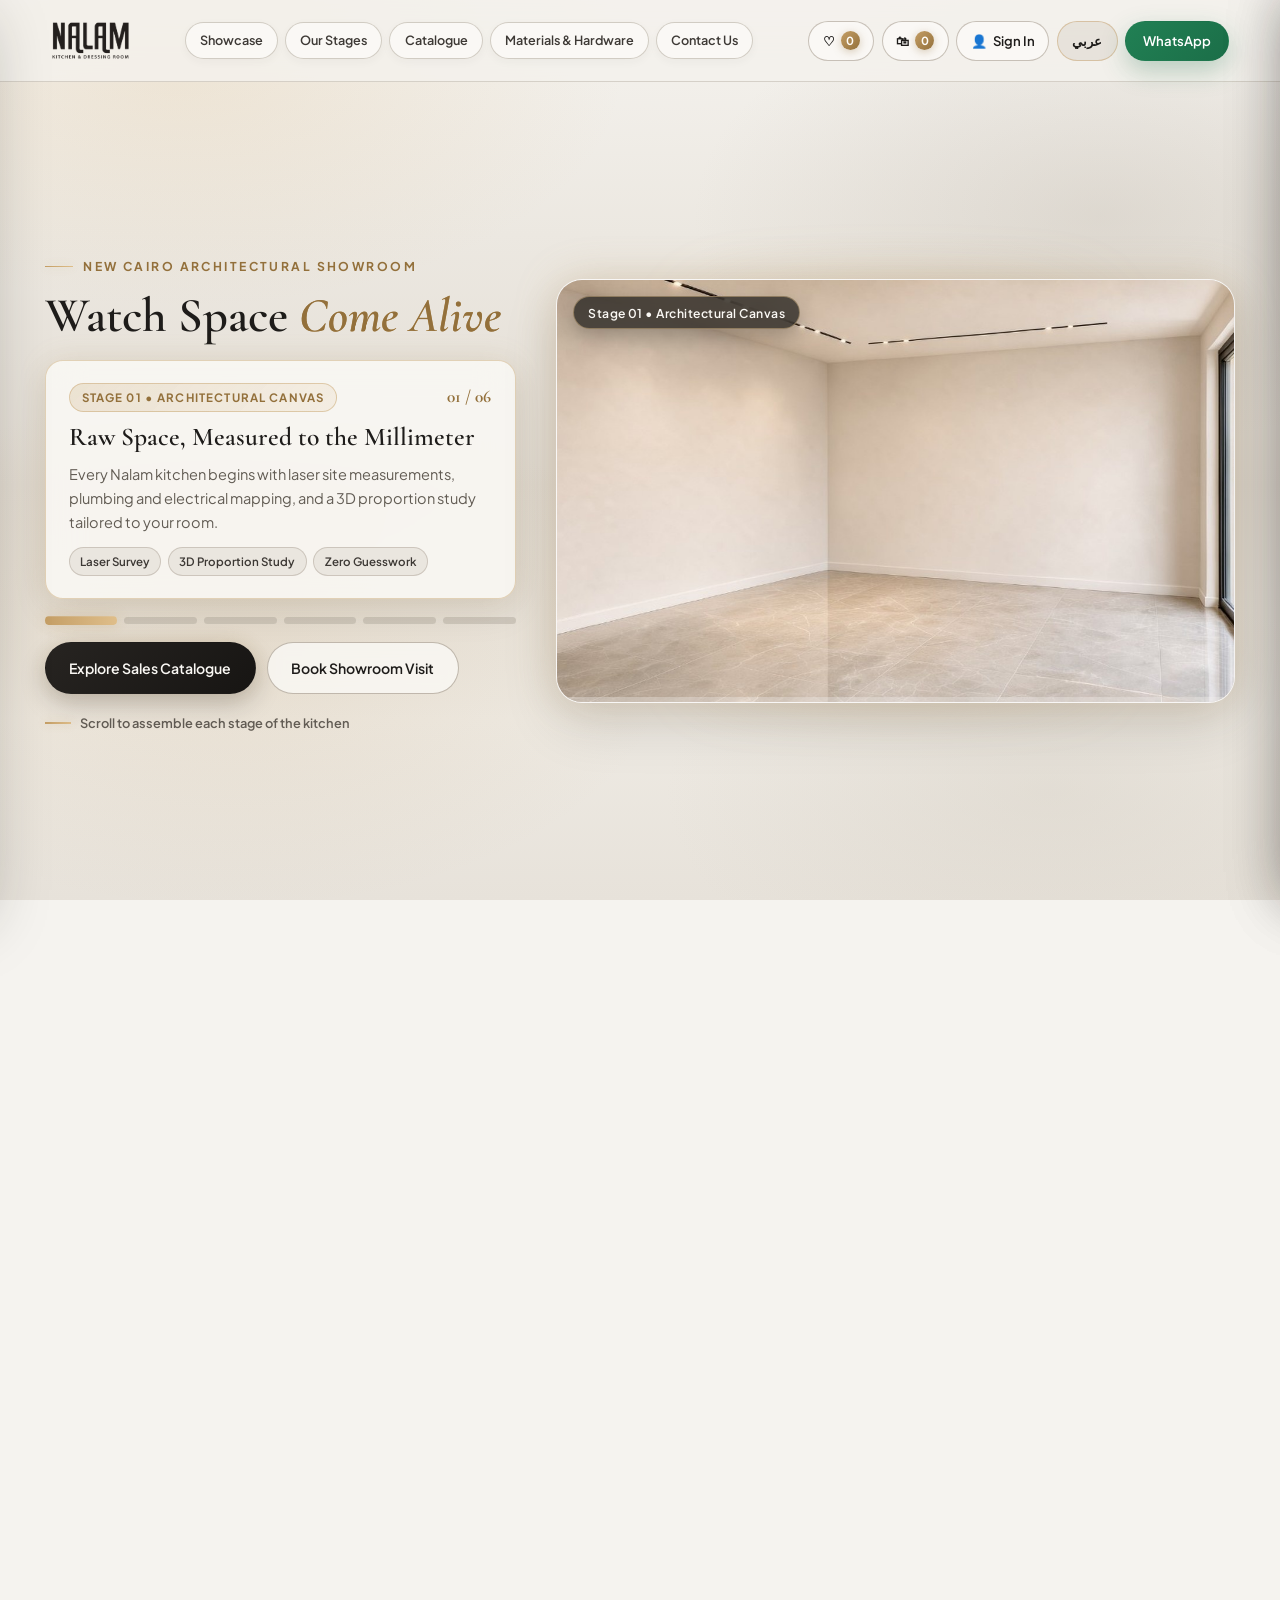
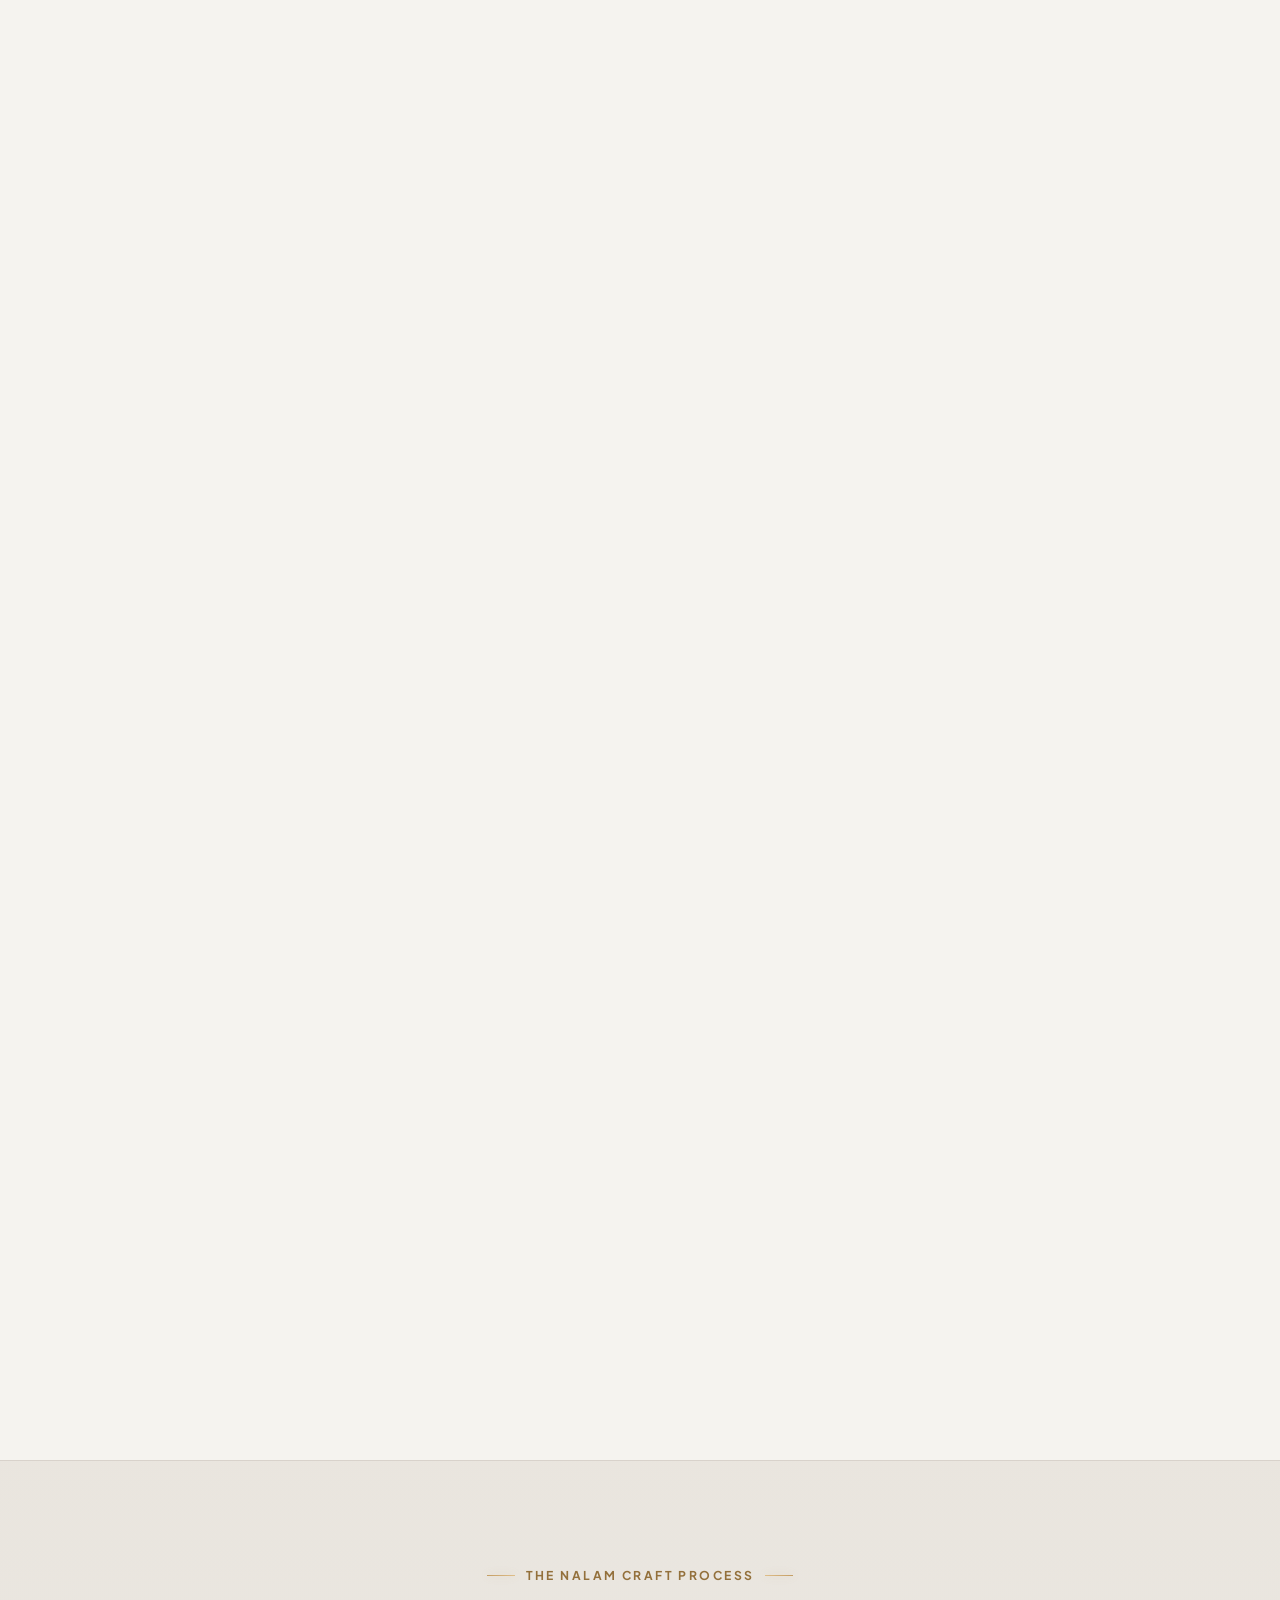
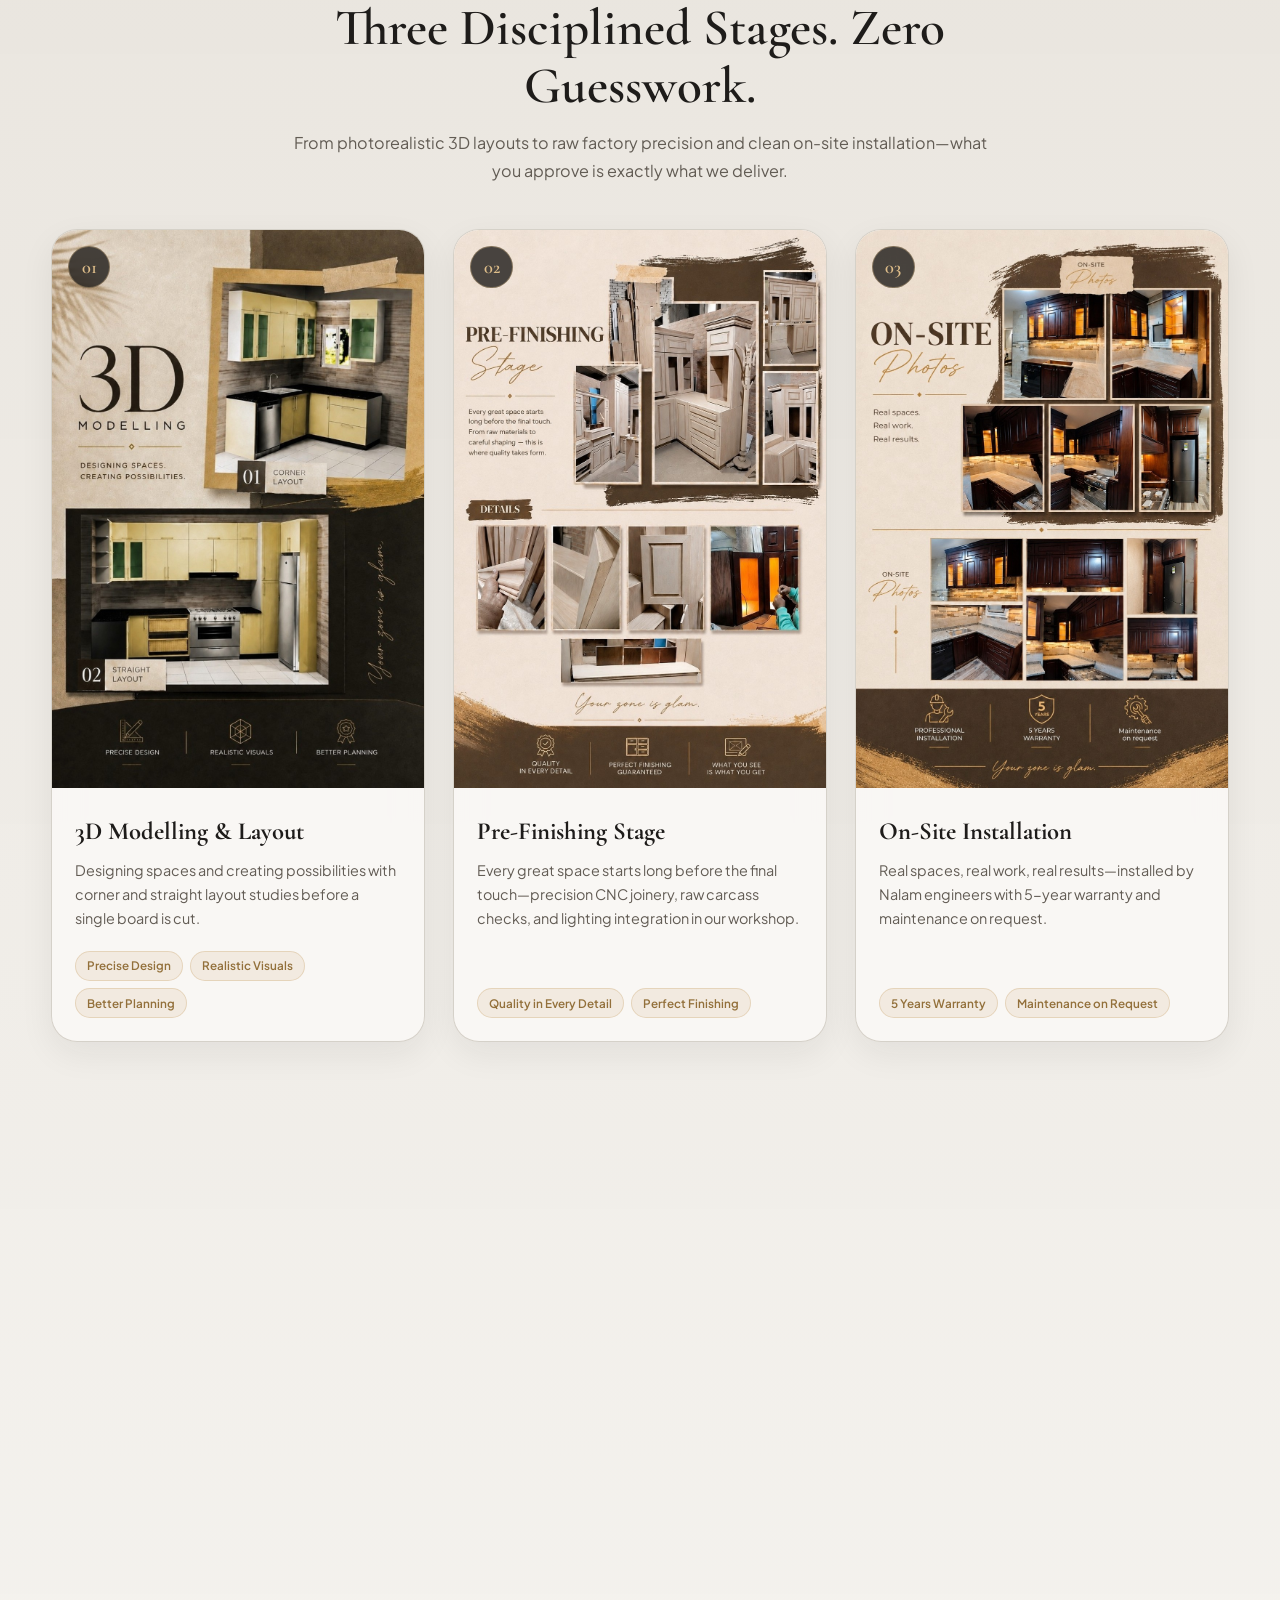
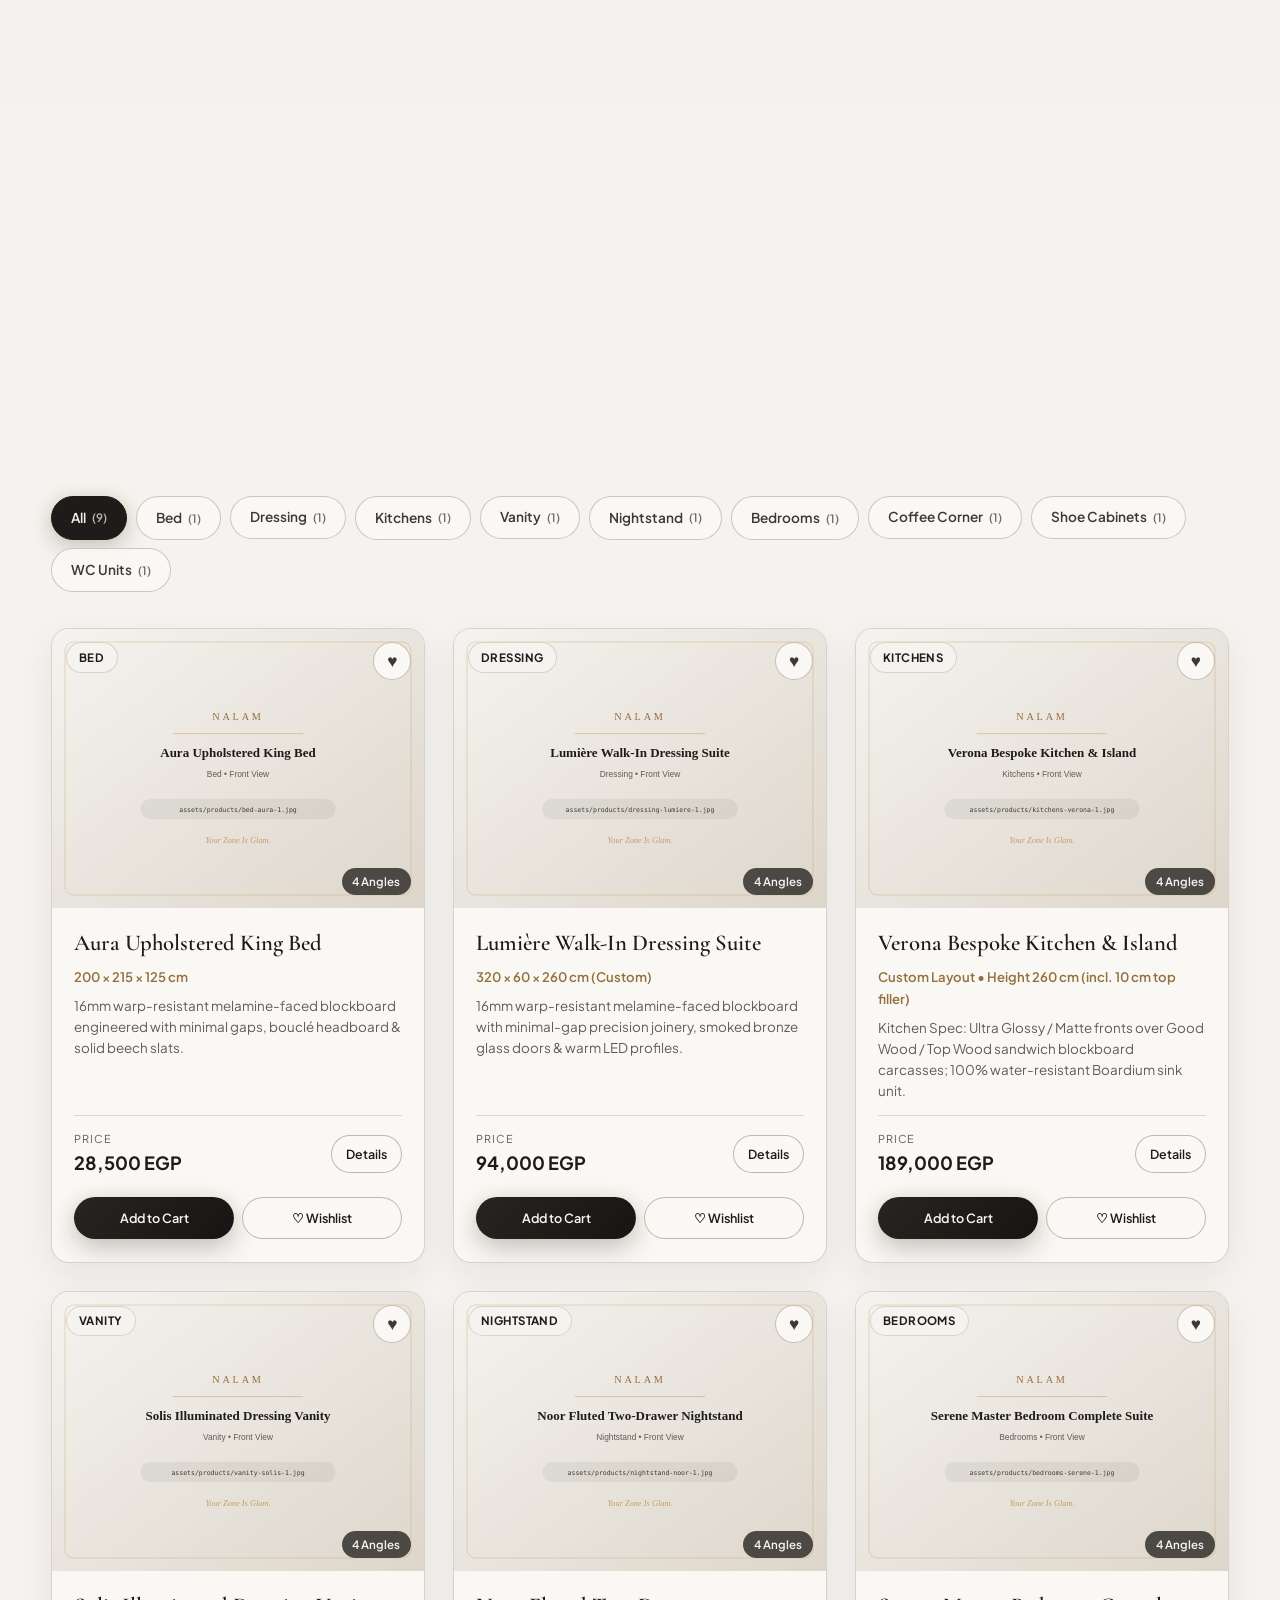
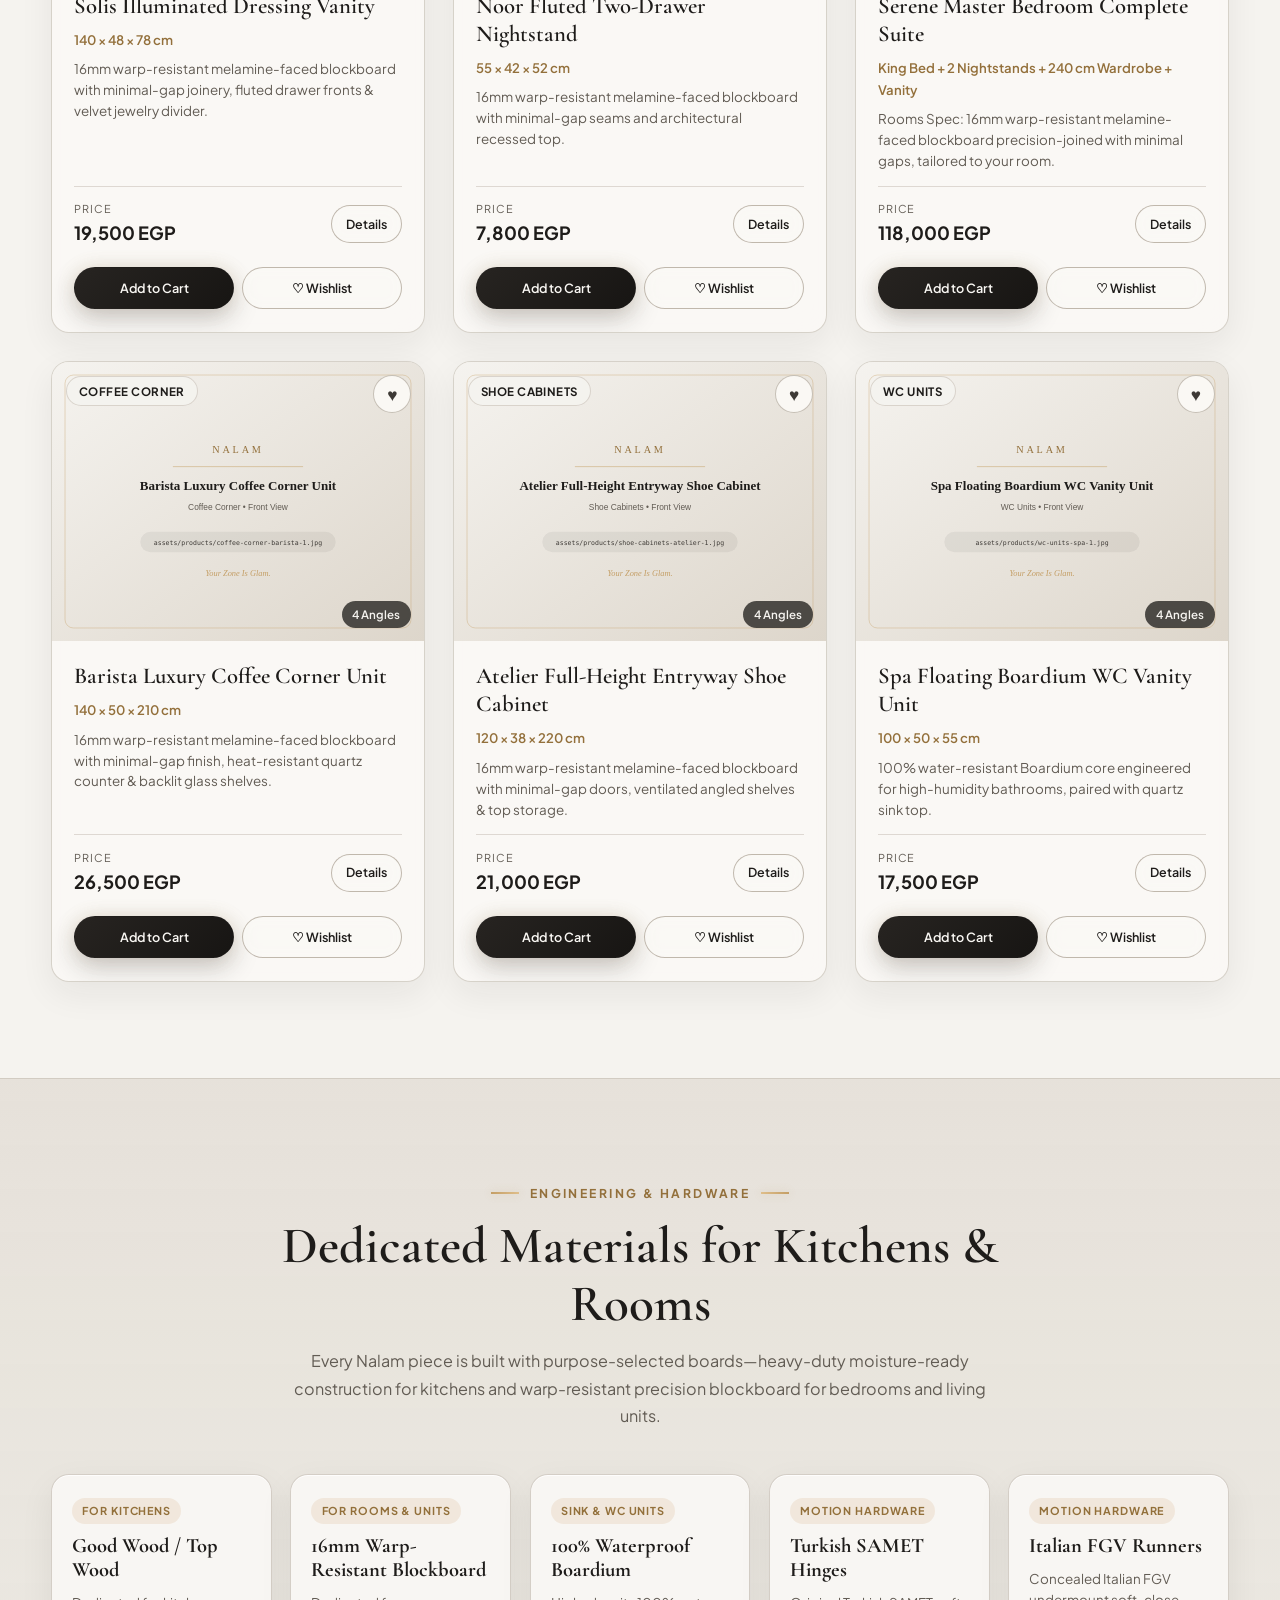
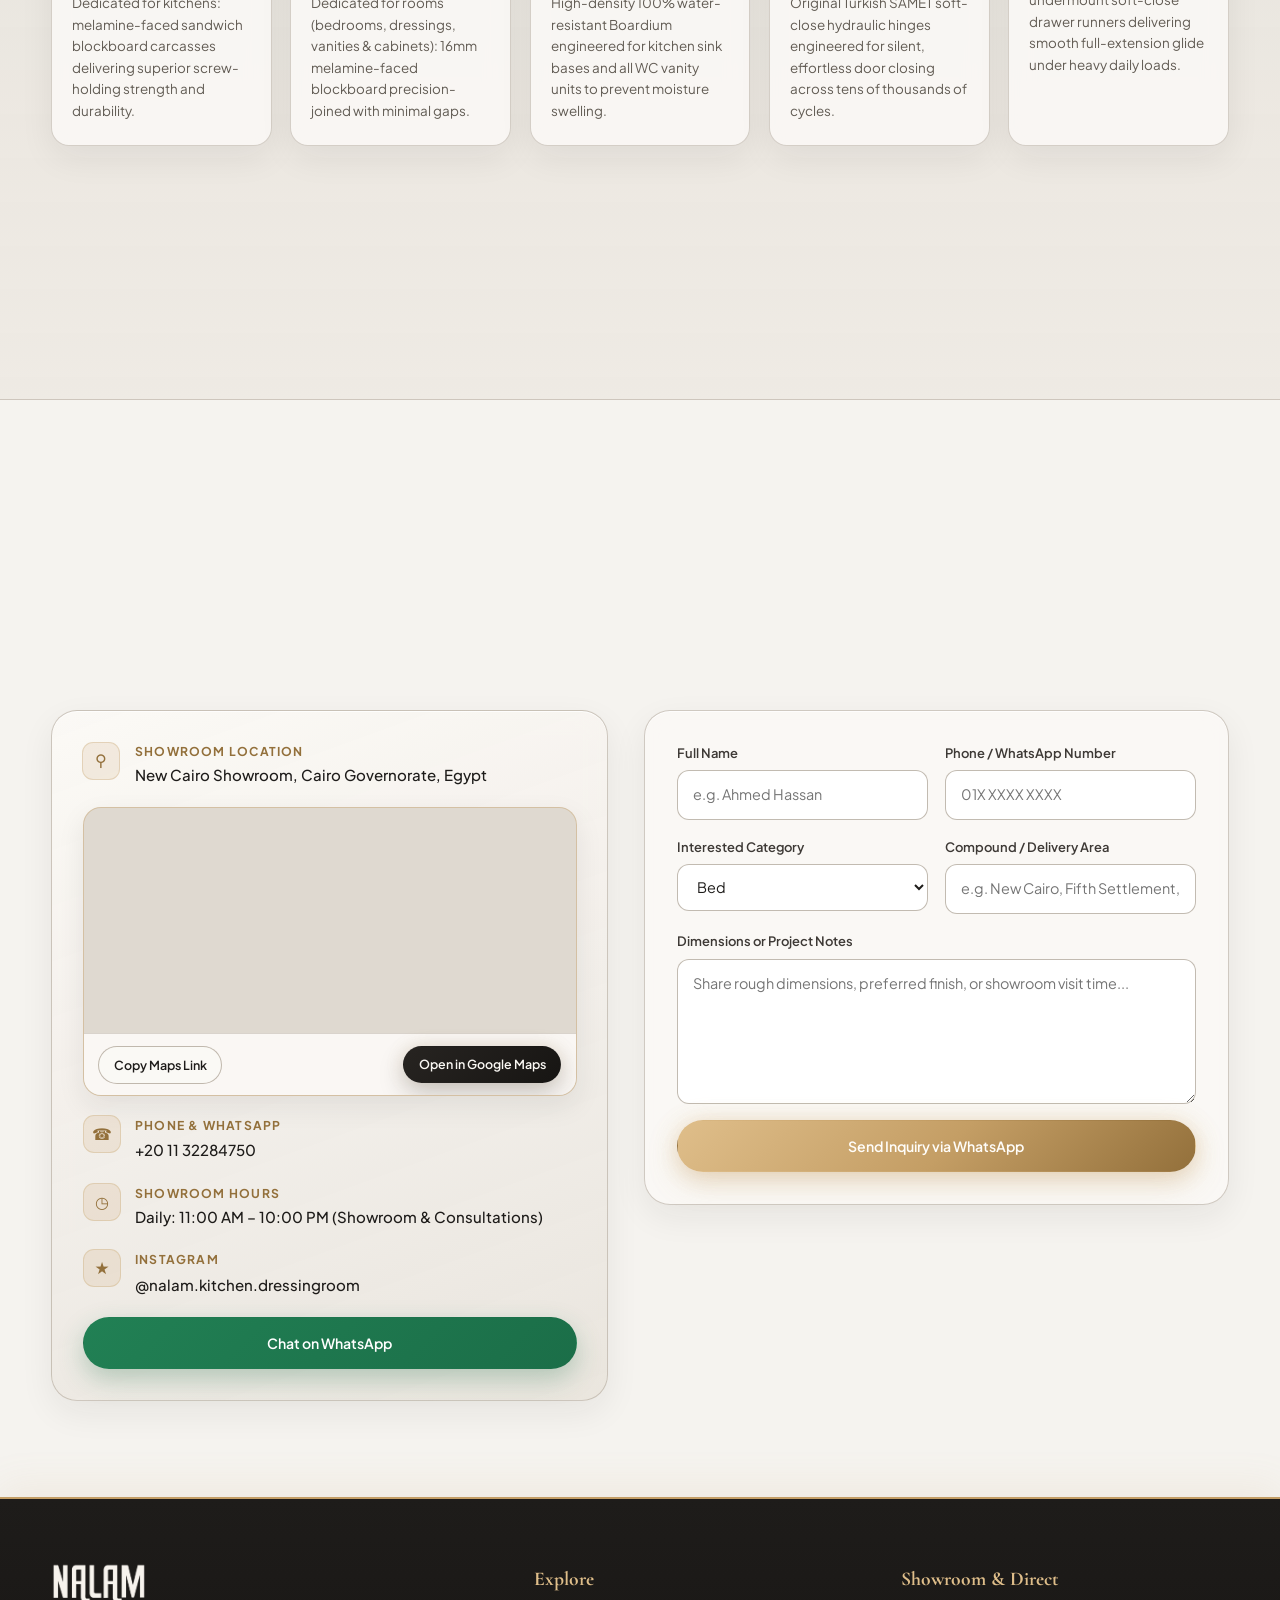
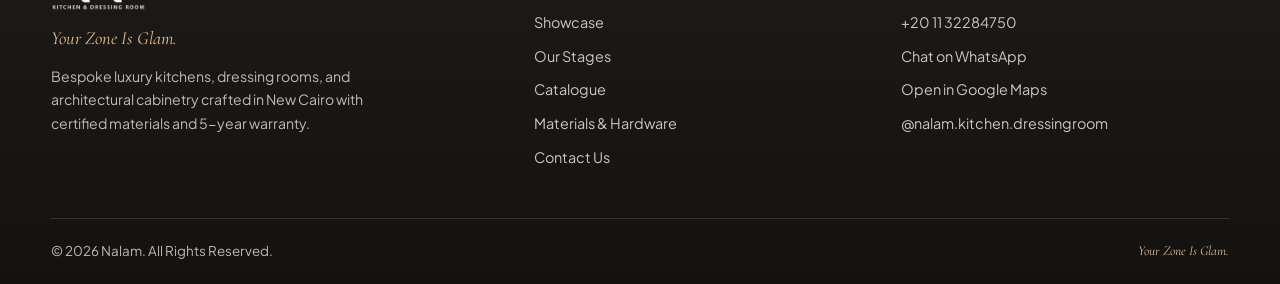
==== commit ee1921bf: "Last Sync: 2026-11-21 04:03 (Mobile)" ====
--- a/index.html
+++ b/index.html
@@ -4,1094 +4,754 @@
   <meta charset="UTF-8">
   <meta name="viewport" content="width=device-width, initial-scale=1.0">
   <title>Nalam — Custom Kitchens, Dressing Rooms &amp; Luxury Furniture | New Cairo</title>
-  <meta name="description" content="Nalam crafts luxury custom kitchens, dressing rooms and bespoke furniture in New Cairo. Flat 5,000 EGP delivery and professional installation across Cairo and Giza, with a 5-year warranty.">
-  <meta name="robots" content="index, follow">
-  <meta name="theme-color" content="#F2ECE2">
-  <link rel="canonical" href="https://mody13255.github.io/Nalam-website/">
-  <link rel="icon" type="image/png" href="assets/logo.png">
-  <link rel="apple-touch-icon" href="assets/logo.png">
+  <meta name="description" content="Nalam — Your Zone Is Glam. Luxury custom kitchens, dressing rooms, and bespoke furniture crafted in New Cairo, Egypt with Good Wood, Boardium, SAMET, and FGV hardware.">
+
+  <!-- OpenGraph / Social Link Preview (WhatsApp, Facebook, LinkedIn) -->
+  <meta property="og:type" content="website">
+  <meta property="og:site_name" content="Nalam — Kitchen &amp; Dressing Room">
+  <meta property="og:title" content="Nalam — Luxury Custom Kitchens, Dressing Rooms &amp; Furniture | New Cairo">
+  <meta property="og:description" content="Your Zone Is Glam. Architectural kitchens, walk-in dressing rooms &amp; bespoke furniture in New Cairo with 5-year warranty and flat-rate 5,000 EGP Cairo &amp; Giza delivery.">
+  <meta property="og:image" content="assets/room-furnished.jpg">
+  <meta property="og:image:width" content="1200">
+  <meta property="og:image:height" content="630">
+  <meta property="og:url" content="https://nalam.eg/">
+  <meta property="og:locale" content="en_US">
+  <meta property="og:locale:alternate" content="ar_EG">
+
+  <!-- Twitter / X Card Preview -->
+  <meta name="twitter:card" content="summary_large_image">
+  <meta name="twitter:title" content="Nalam — Luxury Custom Kitchens &amp; Dressing Rooms | New Cairo">
+  <meta name="twitter:description" content="Bespoke architectural kitchens, dressing rooms &amp; custom cabinetry crafted in New Cairo with certified materials and 5-year warranty.">
+  <meta name="twitter:image" content="assets/room-furnished.jpg">
+
+  <!-- Fonts & Stylesheet -->
   <link rel="preconnect" href="https://fonts.googleapis.com">
   <link rel="preconnect" href="https://fonts.gstatic.com" crossorigin>
-  <link href="https://fonts.googleapis.com/css2?family=Amiri:wght@400;700&family=Cairo:wght@400;500;600;700;800&family=Cormorant+Garamond:ital,wght@0,500;0,600;0,700;1,400;1,500;1,600&family=Plus+Jakarta+Sans:wght@400;500;600;700;800&display=swap" rel="stylesheet">
-  <link rel="preload" as="image" href="assets/room-empty.jpg" fetchpriority="high">
+  <link href="https://fonts.googleapis.com/css2?family=Amiri:wght@400;700&family=Cairo:wght@400;500;600;700&family=Cormorant+Garamond:ital,wght@0,500;0,600;0,700;1,400;1,600&family=Plus+Jakarta+Sans:wght@400;500;600;700&display=swap" rel="stylesheet">
   <link rel="stylesheet" href="css/style.css">
 
-  <meta property="og:type" content="website">
-  <meta property="og:site_name" content="Nalam Kitchen &amp; Dressing Room">
-  <meta property="og:locale" content="en_US">
-  <meta property="og:locale:alternate" content="ar_EG">
-  <meta property="og:title" content="Nalam — Your Zone Is Glam. Custom Kitchens &amp; Dressing Rooms">
-  <meta property="og:description" content="Bespoke kitchens, dressing rooms and luxury furniture crafted in New Cairo. Flat 5,000 EGP delivery and installation across Cairo and Giza. 5-year warranty.">
-  <meta property="og:url" content="https://mody13255.github.io/Nalam-website/">
-  <meta property="og:image" content="https://mody13255.github.io/Nalam-website/assets/og-nalam.jpg">
-  <meta property="og:image:secure_url" content="https://mody13255.github.io/Nalam-website/assets/og-nalam.jpg">
-  <meta property="og:image:width" content="1200">
-  <meta property="og:image:height" content="630">
-  <meta property="og:image:alt" content="Nalam completed sage green kitchen with marble island and warm lighting in New Cairo">
-  <meta property="og:phone_number" content="+20 11 32284750">
-  <meta name="twitter:card" content="summary_large_image">
-  <meta name="twitter:title" content="Nalam — Your Zone Is Glam.">
-  <meta name="twitter:description" content="Custom kitchens, dressing rooms and bespoke furniture from New Cairo. Flat 5,000 EGP delivery and installation across Cairo and Giza.">
-  <meta name="twitter:image" content="https://mody13255.github.io/Nalam-website/assets/og-nalam.jpg">
-  <meta name="twitter:image:alt" content="Nalam completed sage green kitchen with marble island and warm lighting">
-
+  <!-- Meta Pixel Code (Replace YOUR_PIXEL_ID_HERE with your live Meta Pixel ID) -->
   <script>
-    !function(f,b,e,v,n,t,s){if(f.fbq)return;n=f.fbq=function(){n.callMethod?n.callMethod.apply(n,arguments):n.queue.push(arguments)};if(!f._fbq)f._fbq=n;n.push=n;n.loaded=!0;n.version='2.0';n.queue=[];t=b.createElement(e);t.async=!0;t.src=v;s=b.getElementsByTagName(e)[0];s.parentNode.insertBefore(t,s)}(window,document,'script','https://connect.facebook.net/en_US/fbevents.js');
-    window.NALAM_META_PIXEL_ID = 'YOUR_PIXEL_ID_HERE';
-    window.NALAM_PIXEL_READY = false;
-    if (window.NALAM_META_PIXEL_ID && window.NALAM_META_PIXEL_ID !== 'YOUR_PIXEL_ID_HERE') {
-      fbq('init', window.NALAM_META_PIXEL_ID);
-      fbq('track', 'PageView');
-      window.NALAM_PIXEL_READY = true;
-    }
+    !function(f,b,e,v,n,t,s)
+    {if(f.fbq)return;n=f.fbq=function(){n.callMethod?
+    n.callMethod.apply(n,arguments):n.queue.push(arguments)};
+    if(!f._fbq)f._fbq=n;n.push=n;n.loaded=!0;n.version='2.0';
+    n.queue=[];t=b.createElement(e);t.async=!0;
+    t.src=v;s=b.getElementsByTagName(e)[0];
+    s.parentNode.insertBefore(t,s)}(window, document,'script',
+    'https://connect.facebook.net/en_US/fbevents.js');
+    // Replace 'YOUR_PIXEL_ID_HERE' below with your actual 15-16 digit Meta Pixel ID
+    fbq('init', 'YOUR_PIXEL_ID_HERE');
+    fbq('track', 'PageView');
   </script>
-
-  <script type="application/ld+json">
-  {
-    "@context": "https://schema.org",
-    "@type": "FurnitureStore",
-    "name": "Nalam Kitchen & Dressing Room",
-    "alternateName": "نالام",
-    "url": "https://mody13255.github.io/Nalam-website/",
-    "image": "https://mody13255.github.io/Nalam-website/assets/og-nalam.jpg",
-    "logo": "https://mody13255.github.io/Nalam-website/assets/logo.png",
-    "description": "Custom kitchens, dressing rooms and bespoke furniture crafted in New Cairo with certified materials and a 5-year warranty.",
-    "telephone": "+201132284750",
-    "priceRange": "EGP 7,800 – EGP 189,000",
-    "currenciesAccepted": "EGP",
-    "paymentAccepted": "InstaPay, Mobile Wallet",
-    "address": {
-      "@type": "PostalAddress",
-      "addressLocality": "New Cairo",
-      "addressRegion": "Cairo Governorate",
-      "addressCountry": "EG"
-    },
-    "sameAs": [
-      "https://www.instagram.com/nalam.kitchen.dressingroom/"
-    ],
-    "openingHoursSpecification": {
-      "@type": "OpeningHoursSpecification",
-      "dayOfWeek": ["Monday", "Tuesday", "Wednesday", "Thursday", "Friday", "Saturday", "Sunday"],
-      "opens": "11:00",
-      "closes": "22:00"
-    }
-  }
-  </script>
+  <noscript>
+    <img height="1" width="1" style="display:none" alt=""
+         src="https://www.facebook.com/tr?id=YOUR_PIXEL_ID_HERE&amp;ev=PageView&amp;noscript=1">
+  </noscript>
+  <!-- End Meta Pixel Code -->
 </head>
 <body>
 
-  <a class="skip-link" href="#main">Skip to content</a>
-
+  <!-- Ambient Pebble & Champagne Floating Glow Layer -->
+  <div class="ambient-glow-canvas" aria-hidden="true">
+    <div class="glow-orb glow-orb-1"></div>
+    <div class="glow-orb glow-orb-2"></div>
+    <div class="glow-orb glow-orb-3"></div>
+  </div>
+
+  <!-- Sticky Pebble-Glass Header -->
   <header class="site-header" id="top">
-    <div class="announcement">
-      <div class="container announcement-inner">
-        <span class="announcement-dot" aria-hidden="true"></span>
-        <span data-i18n="announcement_text"><strong>Flat 5,000 EGP</strong> delivery &amp; professional installation across Cairo &amp; Giza.</span>
-        <span class="desktop-only" aria-hidden="true">•</span>
-        <a href="#delivery" class="announcement-link" data-i18n="announcement_link">See the delivery promise</a>
-      </div>
-    </div>
     <div class="container header-inner">
-      <div class="header-start">
-        <button type="button" class="menu-btn" id="mobileMenuBtn" aria-label="Open menu" aria-expanded="false" aria-controls="mobileDrawer">
-          <span aria-hidden="true">☰</span>
-        </button>
-        <a href="#top" class="brand-lockup" aria-label="Nalam home">
-          <img src="assets/logo.png" alt="Nalam — Kitchen &amp; Dressing Room" class="brand-logo" width="433" height="220">
+      <div style="display:flex;align-items:center;gap:0.65rem;">
+        <button type="button" class="menu-btn" id="mobileMenuBtn" aria-label="Open Menu" aria-expanded="false">&#9776;</button>
+        <a href="#top" class="brand-lockup" aria-label="Nalam Home">
+          <img src="assets/logo.png" alt="Nalam — Kitchen &amp; Dressing Room" class="brand-logo">
           <span class="brand-divider" aria-hidden="true"></span>
           <span class="brand-slogan">Your Zone Is Glam.</span>
         </a>
       </div>
 
-      <nav aria-label="Primary navigation">
+      <nav aria-label="Primary Navigation">
         <ul class="nav-links">
-          <li><a href="#showcase" class="active" data-nav="showcase" data-i18n="nav_showcase">Showcase</a></li>
-          <li><a href="#stages" data-nav="stages" data-i18n="nav_stages">Our Stages</a></li>
-          <li><a href="#catalogue" data-nav="catalogue" data-i18n="nav_catalogue">Catalogue</a></li>
-          <li><a href="#materials" data-nav="materials" data-i18n="nav_materials">Materials &amp; Hardware</a></li>
-          <li><a href="#contact" data-nav="contact" data-i18n="nav_contact">Contact Us</a></li>
+          <li><a href="#showcase" data-i18n="nav_showcase">Showcase</a></li>
+          <li><a href="#stages" data-i18n="nav_stages">Our Stages</a></li>
+          <li><a href="#catalogue" data-i18n="nav_catalogue">Catalogue</a></li>
+          <li><a href="#materials" data-i18n="nav_materials">Materials &amp; Hardware</a></li>
+          <li><a href="#contact" data-i18n="nav_contact">Contact Us</a></li>
         </ul>
       </nav>
 
       <div class="header-actions">
-        <button type="button" class="icon-btn" data-open-wishlist aria-label="Open wishlist">
-          <svg class="icon" width="18" height="18" viewBox="0 0 24 24" fill="none" stroke="currentColor" stroke-width="1.7" aria-hidden="true"><path d="M20.8 4.6a5.5 5.5 0 0 0-7.8 0L12 5.7l-1.1-1.1a5.5 5.5 0 0 0-7.8 7.8l1.1 1.1L12 21l7.8-7.5 1.1-1.1a5.5 5.5 0 0 0-.1-7.8Z"/></svg>
+        <button type="button" class="btn-icon" data-open-wishlist aria-label="Wishlist">
+          <span>&#9825;</span>
           <span class="badge-count" data-wish-badge>0</span>
         </button>
-        <button type="button" class="icon-btn" data-open-cart aria-label="Open shopping cart">
-          <svg class="icon" width="18" height="18" viewBox="0 0 24 24" fill="none" stroke="currentColor" stroke-width="1.7" aria-hidden="true"><path d="M6 8h12l1 12H5L6 8Z"/><path d="M9 8V6a3 3 0 0 1 6 0v2"/></svg>
+        <button type="button" class="btn-icon" data-open-cart aria-label="Shopping Cart">
+          <span>&#128717;</span>
           <span class="badge-count" data-cart-badge>0</span>
         </button>
-        <button type="button" class="icon-btn" data-open-auth aria-label="Open account">
-          <svg class="icon" width="18" height="18" viewBox="0 0 24 24" fill="none" stroke="currentColor" stroke-width="1.7" aria-hidden="true"><circle cx="12" cy="8" r="3.4"/><path d="M5 20a7 7 0 0 1 14 0"/></svg>
-          <span class="icon-btn-label" data-account-label>Sign In</span>
+        <button type="button" class="btn-icon" data-open-auth aria-label="Account">
+          <span>&#128100;</span>
+          <span class="btn-icon-label" data-account-label>Sign In</span>
         </button>
-        <button type="button" class="lang-toggle" data-lang-toggle aria-label="Switch language">
+        <button type="button" class="lang-toggle" data-lang-toggle aria-label="Switch Language">
           <span data-i18n="lang_btn">عربي</span>
         </button>
         <a href="https://wa.me/201132284750" target="_blank" rel="noopener noreferrer" class="btn btn-wa header-wa" data-i18n="nav_wa">WhatsApp</a>
       </div>
     </div>
+    <div class="page-scroll-bar" id="pageScrollBar"></div>
   </header>
 
+  <!-- Mobile Drawer -->
   <div class="mobile-drawer-backdrop" id="mobileDrawerBackdrop"></div>
-  <aside class="mobile-drawer" id="mobileDrawer" aria-label="Mobile navigation" aria-hidden="true">
+  <aside class="mobile-drawer" id="mobileDrawer" aria-label="Mobile Navigation">
     <div class="mobile-drawer-head">
-      <img src="assets/logo.png" alt="Nalam" width="433" height="220">
-      <button type="button" class="drawer-close" id="mobileDrawerCloseBtn" aria-label="Close menu">&times;</button>
-    </div>
-    <nav aria-label="Mobile primary navigation">
-      <ul class="mobile-drawer-links">
-        <li><a href="#showcase" data-i18n="nav_showcase">Showcase</a></li>
-        <li><a href="#stages" data-i18n="nav_stages">Our Stages</a></li>
-        <li><a href="#catalogue" data-i18n="nav_catalogue">Catalogue</a></li>
-        <li><a href="#materials" data-i18n="nav_materials">Materials &amp; Hardware</a></li>
-        <li><a href="#delivery" data-i18n="nav_delivery">Delivery Promise</a></li>
-        <li><a href="#contact" data-i18n="nav_contact">Contact Us</a></li>
-      </ul>
-    </nav>
-    <div class="mobile-drawer-actions">
-      <button type="button" class="btn btn-outline btn-block" data-open-auth>
-        <span data-account-label>Sign In</span>
-      </button>
-      <button type="button" class="btn btn-outline btn-block" data-open-wishlist>
-        <span data-i18n="nav_wishlist">Wishlist</span>
-      </button>
-      <a href="https://wa.me/201132284750" target="_blank" rel="noopener noreferrer" class="btn btn-wa btn-block" data-i18n="nav_wa">WhatsApp</a>
-    </div>
-    <div class="mobile-drawer-meta">
-      <a href="tel:+201132284750" dir="ltr">+20 11 32284750</a>
-      <span data-config-hours>Daily: 11:00 AM – 10:00 PM (Showroom &amp; Consultations)</span>
-    </div>
+      <img src="assets/logo.png" alt="Nalam" style="height:34px;width:auto;">
+      <button type="button" class="drawer-close-btn" id="mobileDrawerCloseBtn" aria-label="Close Menu">&times;</button>
+    </div>
+    <ul>
+      <li><a href="#showcase" data-i18n="nav_showcase">Showcase</a></li>
+      <li><a href="#stages" data-i18n="nav_stages">Our Stages</a></li>
+      <li><a href="#catalogue" data-i18n="nav_catalogue">Catalogue</a></li>
+      <li><a href="#materials" data-i18n="nav_materials">Materials &amp; Hardware</a></li>
+      <li><a href="#contact" data-i18n="nav_contact">Contact Us</a></li>
+    </ul>
+    <button type="button" class="btn btn-outline" style="width:100%;" data-open-auth>
+      <span data-account-label>Sign In</span>
+    </button>
+    <a href="https://wa.me/201132284750" target="_blank" rel="noopener noreferrer" class="btn btn-wa" style="width:100%;" data-i18n="nav_wa">WhatsApp</a>
   </aside>
 
-  <main id="main">
-
-    <section id="showcase" class="hero-scroll-track" aria-label="Nalam kitchen design journey">
-      <div class="hero-sticky">
-        <div class="hero-shell">
-          <div class="hero-grid">
-            <div class="hero-copy">
-              <div class="eyebrow hero-eyebrow" data-i18n="hero_eyebrow">NEW CAIRO ARCHITECTURAL SHOWROOM</div>
-              <h1 class="hero-title">
-                <span data-i18n="hero_title_1">Watch Space</span>
-                <em data-i18n="hero_title_em">Come Alive</em>
-              </h1>
-              <p class="hero-lead" data-i18n="hero_lead">From an empty shell to a kitchen you never want to leave. Scroll through the six stages of a Nalam build, then step into the catalogue.</p>
-
-              <div class="hero-chapters" id="heroChapters">
-                <article class="hero-chapter active" data-chapter="0">
-                  <span class="chapter-index">01</span>
-                  <div class="chapter-body">
-                    <h2 data-i18n="hero_stage_0_title">The empty canvas</h2>
-                    <p data-i18n="hero_stage_0_desc">Every Nalam project begins with your architecture, measured to the millimetre before a single line is drawn.</p>
-                  </div>
-                </article>
-                <article class="hero-chapter" data-chapter="1">
-                  <span class="chapter-index">02</span>
-                  <div class="chapter-body">
-                    <h2 data-i18n="hero_stage_1_title">The base takes shape</h2>
-                    <p data-i18n="hero_stage_1_desc">Moisture-ready carcasses and precision base units are set, levelled and aligned to the room.</p>
-                  </div>
-                </article>
-                <article class="hero-chapter" data-chapter="2">
-                  <span class="chapter-index">03</span>
-                  <div class="chapter-body">
-                    <h2 data-i18n="hero_stage_2_title">Full-height architecture</h2>
-                    <p data-i18n="hero_stage_2_desc">Tall towers and full-height storage create a seamless wall of cabinetry that works as hard as it looks.</p>
-                  </div>
-                </article>
-                <article class="hero-chapter" data-chapter="3">
-                  <span class="chapter-index">04</span>
-                  <div class="chapter-body">
-                    <h2 data-i18n="hero_stage_3_title">Upper cabinetry</h2>
-                    <p data-i18n="hero_stage_3_desc">Upper units and warm LED profiles layer depth and light across the kitchen, exactly as approved in 3D.</p>
-                  </div>
-                </article>
-                <article class="hero-chapter" data-chapter="4">
-                  <span class="chapter-index">05</span>
-                  <div class="chapter-body">
-                    <h2 data-i18n="hero_stage_4_title">The appliance fit-out</h2>
-                    <p data-i18n="hero_stage_4_desc">Integrated appliances, sink and hardware are fitted with millimetre tolerances and tested on site.</p>
-                  </div>
-                </article>
-                <article class="hero-chapter" data-chapter="5">
-                  <span class="chapter-index">06</span>
-                  <div class="chapter-body">
-                    <h2 data-i18n="hero_stage_5_title">The reveal</h2>
-                    <p data-i18n="hero_stage_5_desc">Sage matte, veined quartz and warm glow come together — a finished Nalam kitchen, ready to live in.</p>
-                  </div>
-                </article>
-              </div>
-
-              <div class="hero-actions">
-                <a href="#catalogue" class="btn btn-primary">
-                  <span data-i18n="hero_cta_cat">Explore the catalogue</span>
-                  <span class="arrow" aria-hidden="true">→</span>
-                </a>
-                <a href="#contact" class="btn btn-outline" data-i18n="hero_cta_book">Book a showroom visit</a>
-              </div>
-
-              <div class="trust-chips">
-                <span class="trust-chip" data-i18n="hero_chip_1">5-year warranty</span>
-                <span class="trust-chip" data-i18n="hero_chip_2">Flat 5,000 EGP delivery</span>
-                <span class="trust-chip" data-i18n="hero_chip_3">InstaPay &amp; mobile wallet</span>
-              </div>
-            </div>
-
-            <div class="hero-media">
-              <div class="room-stage-frame" id="roomStageFrame">
-                <img src="assets/room-empty.jpg" alt="Empty architectural room before a Nalam kitchen installation" class="room-layer base-layer" width="1280" height="720" loading="eager" decoding="async" fetchpriority="high">
-                <img src="assets/stage-1-base.jpg" alt="Nalam kitchen stage one with base cabinets installed" class="room-layer" data-stage="1" width="1280" height="720" loading="eager" decoding="async">
-                <img src="assets/stage-2-tall.jpg" alt="Nalam kitchen stage two with full-height cabinetry" class="room-layer" data-stage="2" width="1280" height="720" loading="eager" decoding="async">
-                <img src="assets/stage-3-upper.jpg" alt="Nalam kitchen stage three with upper cabinets" class="room-layer" data-stage="3" width="1280" height="720" loading="eager" decoding="async">
-                <img src="assets/stage-4-appliances.jpg" alt="Nalam kitchen stage four with appliances fitted" class="room-layer" data-stage="4" width="1280" height="720" loading="eager" decoding="async">
-                <img src="assets/room-furnished.jpg" alt="Completed luxury Nalam kitchen with sage cabinetry and marble island" class="room-layer" data-stage="5" width="1280" height="720" loading="eager" decoding="async">
-                <span class="stage-badge" data-i18n="stage_live">3D build live</span>
-                <span class="stage-location" data-i18n="stage_location">New Cairo</span>
-                <div class="stage-caption">
-                  <div>
-                    <span class="stage-caption-kicker" data-i18n="stage_caption_kicker">THE NALAM BUILD</span>
-                    <span class="stage-caption-title" id="stageCaptionTitle">The empty canvas</span>
-                  </div>
-                  <span class="stage-counter" id="stageCounter">01 / 06</span>
-                </div>
-                <div class="stage-progress" aria-hidden="true"><div class="stage-progress-fill" id="stageProgressFill"></div></div>
-              </div>
-              <div class="hero-stage-dots" id="heroStageDots" aria-label="Jump to a build stage">
-                <button type="button" class="stage-dot active" data-stage-dot="0" aria-label="Go to stage 1"></button>
-                <button type="button" class="stage-dot" data-stage-dot="1" aria-label="Go to stage 2"></button>
-                <button type="button" class="stage-dot" data-stage-dot="2" aria-label="Go to stage 3"></button>
-                <button type="button" class="stage-dot" data-stage-dot="3" aria-label="Go to stage 4"></button>
-                <button type="button" class="stage-dot" data-stage-dot="4" aria-label="Go to stage 5"></button>
-                <button type="button" class="stage-dot" data-stage-dot="5" aria-label="Go to stage 6"></button>
-              </div>
-            </div>
-          </div>
-          <div class="hero-scroll-cue"><span data-i18n="hero_scroll_cue">Scroll to assemble the kitchen</span></div>
-        </div>
-      </div>
-    </section>
-
-    <section class="trust-strip" aria-label="Nalam service promises">
-      <div class="container trust-strip-inner">
-        <div class="trust-item">
-          <div class="trust-icon" aria-hidden="true">5</div>
-          <div class="trust-copy">
-            <strong data-i18n="trust_1_title">5-Year Warranty</strong>
-            <span data-i18n="trust_1_sub">Full structural &amp; hardware cover</span>
-          </div>
-        </div>
-        <div class="trust-item">
-          <div class="trust-icon" aria-hidden="true">₤</div>
-          <div class="trust-copy">
-            <strong data-i18n="trust_2_title">Flat 5,000 EGP Delivery</strong>
-            <span data-i18n="trust_2_sub">Cairo &amp; Giza, installation included</span>
-          </div>
-        </div>
-        <div class="trust-item">
-          <div class="trust-icon" aria-hidden="true">◇</div>
-          <div class="trust-copy">
-            <strong data-i18n="trust_3_title">InstaPay &amp; Mobile Wallet</strong>
-            <span data-i18n="trust_3_sub">Simple, card-free payment</span>
-          </div>
-        </div>
-        <div class="trust-item">
-          <div class="trust-icon" aria-hidden="true">3D</div>
-          <div class="trust-copy">
-            <strong data-i18n="trust_4_title">Custom 3D Design</strong>
-            <span data-i18n="trust_4_sub">See it before we build it</span>
-          </div>
-        </div>
-      </div>
-    </section>
-
-    <section class="process-section section-pad" id="stages">
-      <div class="container">
-        <div class="section-header reveal">
-          <div class="eyebrow" data-i18n="process_eyebrow">THE NALAM JOURNEY</div>
-          <h2 class="section-title" data-i18n="process_title">From first sketch to <em>final reveal.</em></h2>
-          <p class="section-lead" data-i18n="process_lead">Every commission follows the same quiet discipline: listen closely, draw precisely, build honestly and install with care. Scroll to follow a project through our workshop and into the room.</p>
-        </div>
-
-        <div class="process-layout">
-          <div class="process-visual reveal-scale">
-            <div class="process-visual-frame">
-              <img src="assets/stage-3d.jpg" alt="Nalam 3D design preview of a custom kitchen" class="process-image active" data-process-image="0" width="1024" height="1024" loading="lazy" decoding="async">
-              <img src="assets/stage-prefinish.jpg" alt="Nalam workshop during the pre-finishing stage" class="process-image" data-process-image="1" width="1024" height="1536" loading="lazy" decoding="async">
-              <img src="assets/project-kitchen-1.jpg" alt="Nalam kitchen installation with warm LED lighting" class="process-image" data-process-image="2" width="1280" height="960" loading="lazy" decoding="async">
-              <img src="assets/room-furnished.jpg" alt="Finished Nalam kitchen with sage cabinetry and marble island" class="process-image" data-process-image="3" width="1280" height="720" loading="lazy" decoding="async">
-              <span class="process-visual-badge" data-i18n="process_badge">Inside the atelier</span>
-              <div class="process-visual-caption">
-                <strong id="processCaptionTitle">Design &amp; 3D preview</strong>
-                <span id="processCaptionSub">Drawer 01 — measured, modelled, approved</span>
-              </div>
-            </div>
-          </div>
-
-          <div class="process-steps" id="processSteps">
-            <article class="process-step" data-process-step="0">
-              <div class="step-number" data-i18n="process_step_1_num">STEP 01 — DESIGN</div>
-              <h3 data-i18n="process_step_1_title">Measured, modelled, approved.</h3>
-              <p data-i18n="process_step_1_desc">We visit your space, record every millimetre and translate the way you live into a full 3D design. You see the joinery, lighting and storage before anything is cut.</p>
-              <div class="step-tags">
-                <span class="step-tag" data-i18n="process_tag_1a">On-site survey</span>
-                <span class="step-tag" data-i18n="process_tag_1b">3D visualisation</span>
-                <span class="step-tag" data-i18n="process_tag_1c">Unlimited revisions</span>
-              </div>
-            </article>
-            <article class="process-step" data-process-step="1">
-              <div class="step-number" data-i18n="process_step_2_num">STEP 02 — MATERIALS</div>
-              <h3 data-i18n="process_step_2_title">Boards chosen for how you live.</h3>
-              <p data-i18n="process_step_2_desc">Kitchen carcasses get moisture-ready sandwich board; bathrooms receive 100% water-resistant Boardium. You touch every finish, edge and handle at the showroom before approval.</p>
-              <div class="step-tags">
-                <span class="step-tag" data-i18n="process_tag_2a">16mm blockboard</span>
-                <span class="step-tag" data-i18n="process_tag_2b">Boardium wet zones</span>
-                <span class="step-tag" data-i18n="process_tag_2c">SAMET &amp; FGV</span>
-              </div>
-            </article>
-            <article class="process-step" data-process-step="2">
-              <div class="step-number" data-i18n="process_step_3_num">STEP 03 — BUILD</div>
-              <h3 data-i18n="process_step_3_title">Cut, edged and assembled in-house.</h3>
-              <p data-i18n="process_step_3_desc">Our workshop cuts, edges and assembles each unit with minimal gaps and dry-fitted hardware. Every drawer and hinge is cycled and checked before it leaves the bench.</p>
-              <div class="step-tags">
-                <span class="step-tag" data-i18n="process_tag_3a">Precision edging</span>
-                <span class="step-tag" data-i18n="process_tag_3b">Dry-fit assembly</span>
-                <span class="step-tag" data-i18n="process_tag_3c">Hardware testing</span>
-              </div>
-            </article>
-            <article class="process-step" data-process-step="3">
-              <div class="step-number" data-i18n="process_step_4_num">STEP 04 — INSTALL</div>
-              <h3 data-i18n="process_step_4_title">Delivered, installed, revealed.</h3>
-              <p data-i18n="process_step_4_desc">Our fitters protect your floors, level every run and finish the lighting and hardware on site. We hand over a clean room, a care guide and a five-year warranty.</p>
-              <div class="step-tags">
-                <span class="step-tag" data-i18n="process_tag_4a">Professional fitting</span>
-                <span class="step-tag" data-i18n="process_tag_4b">Site clean-down</span>
-                <span class="step-tag" data-i18n="process_tag_4c">5-year warranty</span>
-              </div>
-            </article>
-          </div>
-        </div>
-
-        <div class="spotlight reveal">
-          <div class="spotlight-video-wrap">
-            <video controls playsinline preload="metadata" poster="assets/kitchen-walkthrough-poster.jpg" aria-label="Walkthrough of a completed Nalam kitchen">
-              <source src="assets/kitchen-walkthrough.mp4" type="video/mp4">
-              Your browser does not support the video element.
-            </video>
-          </div>
-          <div class="spotlight-content">
-            <div class="eyebrow" data-i18n="spotlight_eyebrow">WALK THE ROOM</div>
-            <h3 data-i18n="spotlight_title">See the finish in motion.</h3>
-            <p class="spotlight-quote" data-i18n="spotlight_quote">“A kitchen should feel calm before it feels impressive. We design the light, the reach and the rhythm first — then we choose the stone.”</p>
-            <div class="spotlight-credit" data-i18n="spotlight_credit">— The Nalam design studio, New Cairo</div>
-            <div class="spotlight-photos">
-              <button type="button" class="spotlight-photo" data-zoom-src="assets/project-kitchen-1.jpg" data-zoom-alt="Nalam kitchen with warm under-cabinet lighting">
-                <img src="assets/project-kitchen-1.jpg" alt="Nalam kitchen with warm under-cabinet lighting" width="640" height="480" loading="lazy" decoding="async">
-              </button>
-              <button type="button" class="spotlight-photo" data-zoom-src="assets/project-kitchen-2.jpg" data-zoom-alt="Nalam kitchen island and tall cabinetry">
-                <img src="assets/project-kitchen-2.jpg" alt="Nalam kitchen island and tall cabinetry" width="640" height="480" loading="lazy" decoding="async">
-              </button>
-            </div>
-          </div>
-        </div>
-      </div>
-    </section>
-
-    <section class="catalogue-section section-pad" id="catalogue">
-      <div class="container">
-        <div class="section-header reveal">
-          <div class="eyebrow" data-i18n="catalogue_eyebrow">THE COLLECTION</div>
-          <h2 class="section-title" data-i18n="catalogue_title">Pieces made to be <em>lived in.</em></h2>
-          <p class="section-lead" data-i18n="catalogue_lead">A considered starting point, not a limit. Each piece is built to order and can be resized, refinished or reimagined for your room. Prices include professional installation across Cairo &amp; Giza.</p>
-        </div>
-
-        <div class="catalogue-toolbar reveal">
-          <div class="filter-bar" id="filterBar" role="tablist" aria-label="Filter catalogue by category"></div>
-          <div class="catalogue-note"><strong data-catalogue-count>9</strong>&nbsp;<span data-i18n="catalogue_note">pieces · built to order</span></div>
-        </div>
-
-        <div class="catalogue-grid" id="catalogueGrid" aria-live="polite"></div>
-
-        <div class="catalogue-footnote reveal">
-          <span data-i18n="catalogue_foot_1">Every piece is made to order</span>
-          <span data-i18n="catalogue_foot_2">Custom sizes &amp; finishes</span>
-          <span data-i18n="catalogue_foot_3">Flat 5,000 EGP delivery</span>
-          <span data-i18n="catalogue_foot_4">5-year warranty</span>
-        </div>
-      </div>
-    </section>
-
-    <section class="materials-section section-pad" id="materials">
-      <div class="container">
-        <div class="section-header reveal">
-          <div class="eyebrow" data-i18n="materials_eyebrow">MATERIALS &amp; HARDWARE</div>
-          <h2 class="section-title" data-i18n="materials_title">The parts you <em>don't see.</em></h2>
-          <p class="section-lead" data-i18n="materials_lead">A beautiful door is easy. A cabinet that stays silent, straight and smooth after a decade is the real craft. This is what sits behind every Nalam finish.</p>
-        </div>
-
-        <div class="materials-grid">
-          <article class="material-card reveal">
-            <span class="material-num" aria-hidden="true">01</span>
-            <span class="material-scope" data-i18n="material_1_scope">BEDROOMS &amp; DRESSING</span>
-            <h3 data-i18n="material_1_title">16mm Warp-Resistant Blockboard</h3>
-            <p data-i18n="material_1_desc">Melamine-faced blockboard engineered with minimal gaps and a stable core, so long wardrobe runs stay true and doors keep their alignment.</p>
-          </article>
-          <article class="material-card reveal">
-            <span class="material-num" aria-hidden="true">02</span>
-            <span class="material-scope" data-i18n="material_2_scope">KITCHENS</span>
-            <h3 data-i18n="material_2_title">Moisture-Ready Kitchen Carcasses</h3>
-            <p data-i18n="material_2_desc">Good Wood and Top Wood sandwich blockboard with a 100% water-resistant Boardium sink unit, built for steam, spills and daily washing.</p>
-          </article>
-          <article class="material-card reveal">
-            <span class="material-num" aria-hidden="true">03</span>
-            <span class="material-scope" data-i18n="material_3_scope">WET ZONES</span>
-            <h3 data-i18n="material_3_title">100% Water-Resistant Boardium</h3>
-            <p data-i18n="material_3_desc">A dedicated bathroom core that resists humidity and splashes, paired with quartz tops and moisture-protected hardware.</p>
-          </article>
-          <article class="material-card reveal">
-            <span class="material-num" aria-hidden="true">04</span>
-            <span class="material-scope" data-i18n="material_4_scope">HARDWARE</span>
-            <h3 data-i18n="material_4_title">Turkish SAMET &amp; Italian FGV</h3>
-            <p data-i18n="material_4_desc">Soft-close hinges and undermount runners selected for smooth travel and long service, tested piece by piece before installation.</p>
-          </article>
-          <article class="material-card reveal">
-            <span class="material-num" aria-hidden="true">05</span>
-            <span class="material-scope" data-i18n="material_5_scope">LIGHTING</span>
-            <h3 data-i18n="material_5_title">Warm Integrated LED Profiles</h3>
-            <p data-i18n="material_5_desc">Concealed, dimmable profiles wash light across worktops and wardrobe interiors without glare or visible fittings.</p>
-          </article>
-        </div>
-
-        <div class="warranty-strip reveal">
-          <div class="warranty-item">
-            <strong data-i18n="warranty_1_title">5-Year Warranty</strong>
-            <span data-i18n="warranty_1_sub">Structural joinery and hardware cover</span>
-          </div>
-          <div class="warranty-item">
-            <strong data-i18n="warranty_2_title">Professional Installation</strong>
-            <span data-i18n="warranty_2_sub">Included with every Cairo &amp; Giza order</span>
-          </div>
-          <div class="warranty-item">
-            <strong data-i18n="warranty_3_title">Aftercare on Request</strong>
-            <span data-i18n="warranty_3_sub">Adjustments, spares and maintenance visits</span>
-          </div>
-        </div>
-      </div>
-    </section>
-
-    <section class="delivery-section section-pad" id="delivery">
-      <div class="container">
-        <div class="delivery-panel reveal">
+  <!-- Side-by-Side Scroll-Reveal Kitchen Transformation (Eager-Loaded 6 Stages) -->
+  <section id="showcase" class="hero-scroll-track">
+    <div class="hero-sticky">
+      <div class="hero-split-grid">
+        <!-- Left Side: Dynamic Editorial Stage Narrative -->
+        <div class="hero-narrative-col">
           <div>
-            <div class="eyebrow" data-i18n="delivery_eyebrow">THE DELIVERY PROMISE</div>
-            <h2 data-i18n="delivery_title">One flat fee. <em>No surprises.</em></h2>
-            <p class="delivery-note" data-i18n="delivery_note">Flat-rate 5,000 EGP delivery &amp; professional installation across anywhere in Cairo &amp; Giza (up to 2nd floor) applies to any order size, whether single pieces or full rooms.</p>
-            <ul class="delivery-list">
-              <li data-i18n="delivery_bullet_1">The same 5,000 EGP fee whether you order one nightstand or a complete home.</li>
-              <li data-i18n="delivery_bullet_2">Professional installation, levelling and hardware adjustment are included.</li>
-              <li data-i18n="delivery_bullet_3">Floor number is required for logistics only — never for an extra charge.</li>
-              <li data-i18n="delivery_bullet_4">Payment by InstaPay or mobile wallet, confirmed with our team on WhatsApp.</li>
-            </ul>
-            <button type="button" class="btn btn-gold" data-open-cart>
-              <span data-i18n="delivery_cta">Start your order</span>
-              <span class="arrow" aria-hidden="true">→</span>
-            </button>
-          </div>
-          <div class="delivery-card">
-            <div class="delivery-card-label">
-              <span data-i18n="delivery_card_label">FLAT-RATE DELIVERY</span>
-              <span data-i18n="delivery_card_badge">CAIRO &amp; GIZA</span>
-            </div>
-            <div class="delivery-price"><strong>5,000</strong><span>EGP</span></div>
-            <p class="delivery-card-sub" data-i18n="delivery_card_sub">Professional installation included · up to 2nd floor</p>
-            <ul class="delivery-card-list">
-              <li><span data-i18n="delivery_card_row_1">Delivery &amp; installation</span><strong data-i18n="delivery_card_row_1_val">5,000 EGP</strong></li>
-              <li><span data-i18n="delivery_card_row_2">Per-floor surcharge</span><strong data-i18n="delivery_card_row_2_val">0 EGP</strong></li>
-              <li><span data-i18n="delivery_card_row_3">Order size limit</span><strong data-i18n="delivery_card_row_3_val">None</strong></li>
-            </ul>
-            <div class="flat-rate-badge show">
-              <span><strong data-i18n="delivery_badge_strong">Flat-Rate Delivery:</strong> <span data-i18n="delivery_badge_text">Same 5,000 EGP fee whether you order 1 item or a full room.</span></span>
-            </div>
-          </div>
-        </div>
-      </div>
-    </section>
-
-    <section class="faq-section section-pad" id="faq">
-      <div class="container faq-grid">
-        <div class="faq-intro reveal">
-          <div class="section-header">
-            <div class="eyebrow" data-i18n="faq_eyebrow">GOOD TO KNOW</div>
-            <h2 class="section-title" data-i18n="faq_title">Questions, <em>answered.</em></h2>
-            <p class="section-lead" data-i18n="faq_lead">Everything you need before placing an order. If your question is not here, our team replies on WhatsApp within showroom hours.</p>
-          </div>
-          <a class="faq-contact" href="https://wa.me/201132284750" target="_blank" rel="noopener noreferrer">
-            <span data-i18n="faq_contact_label">Still deciding?</span>
-            <strong data-i18n="faq_contact_link">Talk to a designer</strong>
-          </a>
-        </div>
-
-        <div class="faq-list reveal">
-          <details class="faq-item" open>
-            <summary>
-              <span data-i18n="faq_q1">How does the flat 5,000 EGP delivery work?</span>
-              <span class="faq-icon" aria-hidden="true"></span>
-            </summary>
-            <div class="faq-answer" data-i18n="faq_a1">One flat fee of 5,000 EGP covers delivery and professional installation anywhere in Cairo and Giza, up to the 2nd floor. The same fee applies whether your order is a single nightstand or a full room. There is no per-floor surcharge; we only ask for the floor number so the installation team arrives prepared.</div>
-          </details>
-          <details class="faq-item">
-            <summary>
-              <span data-i18n="faq_q2">Can I order without creating an account?</span>
-              <span class="faq-icon" aria-hidden="true"></span>
-            </summary>
-            <div class="faq-answer" data-i18n="faq_a2">Yes. You can add pieces to your cart and save a wishlist without signing in. An account is required only when you confirm an order, so we can keep your order history, delivery details and warranty record in one place. If you sign in at checkout, your cart resumes exactly where you left it.</div>
-          </details>
-          <details class="faq-item">
-            <summary>
-              <span data-i18n="faq_q3">How do I pay with InstaPay or a mobile wallet?</span>
-              <span class="faq-icon" aria-hidden="true"></span>
-            </summary>
-            <div class="faq-answer" data-i18n="faq_a3">Choose InstaPay or Mobile Wallet in the cart, confirm your order, and we send a bilingual summary to WhatsApp. Our team replies with the payment details and confirms your production slot. No card details are collected on this website.</div>
-          </details>
-          <details class="faq-item">
-            <summary>
-              <span data-i18n="faq_q4">Are the catalogue prices final?</span>
-              <span class="faq-icon" aria-hidden="true"></span>
-            </summary>
-            <div class="faq-answer" data-i18n="faq_a4">Catalogue prices are a transparent starting point for the listed size and finish, including installation. Custom dimensions, premium stones or additional modules may change the final quote. We confirm every detail in writing before production begins.</div>
-          </details>
-          <details class="faq-item">
-            <summary>
-              <span data-i18n="faq_q5">What does the 5-year warranty cover?</span>
-              <span class="faq-icon" aria-hidden="true"></span>
-            </summary>
-            <div class="faq-answer" data-i18n="faq_a5">The warranty covers structural joinery and supplied hardware under normal indoor use. It includes hinge and runner adjustment, manufacturing defects and structural stability. It does not cover accidental damage, water damage from external leaks or normal wear on fabrics.</div>
-          </details>
-          <details class="faq-item">
-            <summary>
-              <span data-i18n="faq_q6">Can I visit the showroom before ordering?</span>
-              <span class="faq-icon" aria-hidden="true"></span>
-            </summary>
-            <div class="faq-answer" data-i18n="faq_a6">We would love that. The New Cairo showroom is open daily from 11:00 AM to 10:00 PM. Call or message us to book a consultation, and bring your room dimensions or floor plan if you have them.</div>
-          </details>
-        </div>
-      </div>
-    </section>
-
-    <section class="contact-section section-pad" id="contact">
-      <div class="container">
-        <div class="section-header reveal">
-          <div class="eyebrow" data-i18n="contact_eyebrow">VISIT OR TALK TO US</div>
-          <h2 class="section-title" data-i18n="contact_title">Let's design your <em>zone.</em></h2>
-          <p class="section-lead" data-i18n="contact_lead">Book a showroom consultation, send your floor plan, or simply tell us what you are dreaming of. A designer will reply with the next practical step.</p>
-        </div>
-
-        <div class="contact-grid">
-          <div class="showroom-card reveal">
-            <div class="showroom-top">
-              <h3 data-i18n="showroom_title">The New Cairo Showroom</h3>
-              <span class="showroom-open" data-i18n="showroom_open">Open daily</span>
-            </div>
-            <div class="showroom-item">
-              <div class="showroom-icon" aria-hidden="true">⌖</div>
-              <div>
-                <h4 data-i18n="showroom_address_label">ADDRESS</h4>
-                <p data-i18n="showroom_address">Nalam Showroom, Fifth Settlement, New Cairo, Egypt</p>
-              </div>
-            </div>
-            <div class="showroom-item">
-              <div class="showroom-icon" aria-hidden="true">☏</div>
-              <div>
-                <h4 data-i18n="showroom_phone_label">PHONE &amp; WHATSAPP</h4>
-                <p><a href="tel:+201132284750" dir="ltr">+20 11 32284750</a></p>
-              </div>
-            </div>
-            <div class="showroom-item">
-              <div class="showroom-icon" aria-hidden="true">◷</div>
-              <div>
-                <h4 data-i18n="showroom_hours_label">SHOWROOM HOURS</h4>
-                <p data-i18n="showroom_hours">Daily: 11:00 AM – 10:00 PM (Showroom &amp; Consultations)</p>
-              </div>
-            </div>
-            <div class="showroom-item">
-              <div class="showroom-icon" aria-hidden="true">✉</div>
-              <div>
-                <h4 data-i18n="showroom_orders_label">ORDERS &amp; DELIVERY</h4>
-                <p data-i18n="showroom_orders">Flat 5,000 EGP across Cairo &amp; Giza, installation included</p>
-              </div>
-            </div>
-            <div class="map-box">
-              <iframe src="https://maps.google.com/maps?q=New%20Cairo,%20Cairo%20Governorate,%20Egypt&t=&amp;z=13&amp;ie=UTF8&amp;iwloc=&amp;output=embed" title="Nalam showroom location in New Cairo" loading="lazy" referrerpolicy="no-referrer-when-downgrade"></iframe>
-              <div class="map-bar">
-                <a href="https://maps.app.goo.gl/vt4eZUMmj4ZkwLQM6" target="_blank" rel="noopener noreferrer" class="btn btn-outline btn-sm" data-i18n="showroom_map_cta">Open in Google Maps</a>
-                <div class="showroom-socials">
-                  <a class="social-chip" href="https://www.instagram.com/nalam.kitchen.dressingroom/" target="_blank" rel="noopener noreferrer">Instagram</a>
-                  <a class="social-chip" href="https://wa.me/201132284750" target="_blank" rel="noopener noreferrer">WhatsApp</a>
-                </div>
-              </div>
-            </div>
-          </div>
-
-          <form class="contact-form reveal" id="contactForm" novalidate>
-            <div class="contact-form-head">
-              <h3 data-i18n="contact_form_title">Request a consultation</h3>
-              <p data-i18n="contact_form_sub">Tell us a little about the room. We reply on WhatsApp within showroom hours.</p>
-            </div>
-            <div class="form-grid">
-              <div class="form-field">
-                <label for="contactName" data-i18n="form_name">Full name</label>
-                <input type="text" id="contactName" name="name" autocomplete="name" placeholder="Your full name" required>
-                <span class="field-error" data-error-for="contactName"></span>
-              </div>
-              <div class="form-field">
-                <label for="contactPhone" data-i18n="form_phone">Phone number</label>
-                <input type="tel" id="contactPhone" name="phone" autocomplete="tel" inputmode="tel" placeholder="01X XXXX XXXX" dir="ltr" required>
-                <span class="field-error" data-error-for="contactPhone"></span>
-              </div>
-              <div class="form-field">
-                <label for="contactGov" data-i18n="form_governorate">Governorate</label>
-                <select id="contactGov" name="governorate" required>
-                  <option value="" data-i18n="form_select">Select…</option>
-                  <option value="Cairo" data-i18n="gov_cairo">Cairo</option>
-                  <option value="Giza" data-i18n="gov_giza">Giza</option>
-                </select>
-                <span class="field-error" data-error-for="contactGov"></span>
-              </div>
-              <div class="form-field">
-                <label for="contactInterest" data-i18n="form_interest">I'm interested in</label>
-                <select id="contactInterest" name="interest" required>
-                  <option value="" data-i18n="form_select">Select…</option>
-                  <option value="Kitchen" data-i18n="interest_kitchen">Kitchen</option>
-                  <option value="Dressing room" data-i18n="interest_dressing">Dressing room</option>
-                  <option value="Bedroom" data-i18n="interest_bedroom">Bedroom</option>
-                  <option value="Full home" data-i18n="interest_full">Full home</option>
-                  <option value="Other" data-i18n="interest_other">Other</option>
-                </select>
-                <span class="field-error" data-error-for="contactInterest"></span>
-              </div>
-              <div class="form-field full">
-                <label for="contactMessage" data-i18n="form_message">Message <span>(optional)</span></label>
-                <textarea id="contactMessage" name="message" placeholder="Room size, preferred finish, timeline…"></textarea>
-              </div>
-            </div>
-            <button type="submit" class="btn btn-primary btn-block" style="margin-top: 0.9rem;">
-              <span data-i18n="form_submit">Send via WhatsApp</span>
-              <span class="arrow" aria-hidden="true">→</span>
-            </button>
-            <p class="form-note" style="margin-top: 0.55rem;" data-i18n="form_note">By sending, you agree to be contacted about your enquiry. No card details are collected on this site.</p>
-            <div class="form-success" id="contactSuccess" role="status" data-i18n="form_success">Thank you — your message is ready in WhatsApp. Send it and our team will reply shortly.</div>
-          </form>
-        </div>
-      </div>
-    </section>
-  </main>
-
+            <div class="eyebrow" data-i18n="hero_eyebrow">NEW CAIRO ARCHITECTURAL SHOWROOM</div>
+            <h1 class="hero-title">
+              <span data-i18n="hero_title_1">Watch Space</span>
+              <em data-i18n="hero_title_em">Come Alive</em>
+            </h1>
+          </div>
+
+          <div class="stage-story-card" aria-live="polite">
+            <div class="stage-story-top">
+              <span class="stage-step-pill" id="heroStageStep">Stage 01 • Architectural Canvas</span>
+              <span class="stage-counter-num" id="heroStageCounter">01 / 06</span>
+            </div>
+            <h2 class="stage-story-title" id="heroStageTitle">Raw Space, Measured to the Millimeter</h2>
+            <p class="stage-story-desc" id="heroStageDesc">Every Nalam kitchen begins with laser site measurements, plumbing and electrical mapping, and a 3D proportion study tailored to your room.</p>
+            <div class="stage-story-highlights" id="heroStageChips"></div>
+          </div>
+
+          <div class="stage-stepper" id="heroStageStepper" aria-label="Kitchen Assembly Stages"></div>
+
+          <div class="hero-cta-row">
+            <a href="#catalogue" class="btn btn-primary" data-i18n="hero_cta_cat">Explore Sales Catalogue</a>
+            <a href="#contact" class="btn btn-outline" data-i18n="hero_cta_book">Book Showroom Visit</a>
+          </div>
+
+          <div class="scroll-cue">
+            <span class="scroll-cue-line"></span>
+            <span data-i18n="hero_scroll_cue">Scroll to assemble each stage of the kitchen</span>
+          </div>
+        </div>
+
+        <!-- Right Side: Luminous 6-Stage Sticky Kitchen Assembly Visual -->
+        <div class="hero-visual-col">
+          <div class="room-stage-frame">
+            <span class="stage-visual-badge" id="stageVisualBadge">Stage 01 • Architectural Canvas</span>
+            <img src="assets/room-empty.jpg" alt="Empty Architectural Room" class="room-layer base-layer" loading="eager" fetchpriority="high" decoding="async">
+            <img src="assets/stage-1-base.jpg" alt="Kitchen Stage 1 — Base Carcasses" class="room-layer" data-stage="1" loading="eager" decoding="async">
+            <img src="assets/stage-2-tall.jpg" alt="Kitchen Stage 2 — Tall Pantry Units" class="room-layer" data-stage="2" loading="eager" decoding="async">
+            <img src="assets/stage-3-upper.jpg" alt="Kitchen Stage 3 — Upper Cabinetry" class="room-layer" data-stage="3" loading="eager" decoding="async">
+            <img src="assets/stage-4-appliances.jpg" alt="Kitchen Stage 4 — Built-In Appliances" class="room-layer" data-stage="4" loading="eager" decoding="async">
+            <img src="assets/room-furnished.jpg" alt="Completed Luxury Kitchen" class="room-layer" data-stage="5" loading="eager" decoding="async">
+            <div class="stage-progress-bar">
+              <div class="stage-progress-fill" id="stageProgressFill"></div>
+            </div>
+          </div>
+        </div>
+      </div>
+    </div>
+  </section>
+
+  <!-- Craftsmanship Stages & Real Project Spotlight -->
+  <section id="stages" class="section-pad stages-section">
+    <div class="container">
+      <div class="section-header centered" data-reveal>
+        <div class="eyebrow" data-i18n="stages_eyebrow">THE NALAM CRAFT PROCESS</div>
+        <h2 class="section-title" data-i18n="stages_title">Three Disciplined Stages. Zero Guesswork.</h2>
+        <p class="section-subtitle" data-i18n="stages_sub">From photorealistic 3D layouts to raw factory precision and clean on-site installation—what you approve is exactly what we deliver.</p>
+      </div>
+
+      <div class="journey-grid">
+        <article class="journey-card" data-reveal style="--reveal-delay:0ms;">
+          <div class="journey-img-wrap">
+            <img src="assets/stage-3d.jpg" alt="Nalam Stage 1: 3D Modelling" loading="lazy" data-zoomable>
+            <span class="journey-num">01</span>
+          </div>
+          <div class="journey-body">
+            <h3 data-i18n="journey_1_title">3D Modelling &amp; Layout</h3>
+            <p data-i18n="journey_1_desc">Designing spaces and creating possibilities with corner and straight layout studies before a single board is cut.</p>
+            <div class="journey-tags">
+              <span class="journey-tag">Precise Design</span>
+              <span class="journey-tag">Realistic Visuals</span>
+              <span class="journey-tag">Better Planning</span>
+            </div>
+          </div>
+        </article>
+
+        <article class="journey-card" data-reveal style="--reveal-delay:110ms;">
+          <div class="journey-img-wrap">
+            <img src="assets/stage-prefinish.jpg" alt="Nalam Stage 2: Pre-Finishing Stage" loading="lazy" data-zoomable>
+            <span class="journey-num">02</span>
+          </div>
+          <div class="journey-body">
+            <h3 data-i18n="journey_2_title">Pre-Finishing Stage</h3>
+            <p data-i18n="journey_2_desc">Every great space starts long before the final touch—precision CNC joinery, raw carcass checks, and lighting integration in our workshop.</p>
+            <div class="journey-tags">
+              <span class="journey-tag">Quality in Every Detail</span>
+              <span class="journey-tag">Perfect Finishing</span>
+            </div>
+          </div>
+        </article>
+
+        <article class="journey-card" data-reveal style="--reveal-delay:220ms;">
+          <div class="journey-img-wrap">
+            <img src="assets/stage-onsite.jpg" alt="Nalam Stage 3: On-Site Photos" loading="lazy" data-zoomable>
+            <span class="journey-num">03</span>
+          </div>
+          <div class="journey-body">
+            <h3 data-i18n="journey_3_title">On-Site Installation</h3>
+            <p data-i18n="journey_3_desc">Real spaces, real work, real results—installed by Nalam engineers with 5-year warranty and maintenance on request.</p>
+            <div class="journey-tags">
+              <span class="journey-tag">5 Years Warranty</span>
+              <span class="journey-tag" data-i18n="war_3_t">Maintenance on Request</span>
+            </div>
+          </div>
+        </article>
+      </div>
+
+      <!-- Real Client Kitchen Walkthrough -->
+      <div class="spotlight-box" data-reveal>
+        <div class="spotlight-video-wrap">
+          <video controls playsinline preload="metadata" poster="assets/kitchen-walkthrough-poster.jpg">
+            <source src="assets/kitchen-walkthrough.mp4" type="video/mp4">
+          </video>
+        </div>
+        <div class="spotlight-content">
+          <div class="eyebrow" data-i18n="spotlight_eyebrow">REAL DELIVERED PROJECT</div>
+          <h3 data-i18n="spotlight_title">Client Walkthrough &amp; On-Site Finish</h3>
+          <blockquote class="spotlight-quote" data-i18n="spotlight_quote">
+            “I would like to thank the Nalam team and Eng. Islam for the design, execution, and finishing—truly outstanding and far better than I imagined, at a very competitive price.”
+          </blockquote>
+          <p style="font-size:0.86rem;color:var(--glow-light);margin-bottom:1.4rem;font-weight:600;" data-i18n="spotlight_credit">— Verified Nalam Kitchen Client, Cairo</p>
+          <div class="spotlight-photos">
+            <img src="assets/project-kitchen-1.jpg" alt="Completed Nalam Kitchen — Stove Wall" loading="lazy" data-zoomable>
+            <img src="assets/project-kitchen-2.jpg" alt="Completed Nalam Kitchen — Sink &amp; Fridge Wall" loading="lazy" data-zoomable>
+          </div>
+        </div>
+      </div>
+    </div>
+  </section>
+
+  <!-- Interactive 9-Category Sales Catalogue -->
+  <section id="catalogue" class="section-pad catalogue-section">
+    <div class="container">
+      <div class="section-header" data-reveal>
+        <div class="eyebrow" data-i18n="cat_eyebrow">SALES CATALOGUE — 9 CATEGORIES</div>
+        <h2 class="section-title" data-i18n="cat_title">Bespoke Furniture &amp; Cabinetry</h2>
+        <p class="section-subtitle" data-i18n="cat_sub">Browse all nine custom categories with transparent EGP pricing. Add pieces to your cart or wishlist, inspect multiple angles, and check out via InstaPay or Mobile Wallet.</p>
+      </div>
+
+      <div class="filter-bar" id="catalogueFilterBar" role="tablist" aria-label="Furniture Categories"></div>
+      <div class="catalogue-grid" id="catalogueGrid"></div>
+    </div>
+  </section>
+
+  <!-- Materials & Hardware Section -->
+  <section id="materials" class="section-pad materials-section">
+    <div class="container">
+      <div class="section-header centered" data-reveal>
+        <div class="eyebrow" data-i18n="mat_eyebrow">ENGINEERING &amp; HARDWARE</div>
+        <h2 class="section-title" data-i18n="mat_title">Dedicated Materials for Kitchens &amp; Rooms</h2>
+        <p class="section-subtitle" data-i18n="mat_sub">Every Nalam piece is built with purpose-selected boards—heavy-duty moisture-ready construction for kitchens and warp-resistant precision blockboard for bedrooms and living units.</p>
+      </div>
+
+      <div class="materials-grid">
+        <div class="material-card" data-reveal style="--reveal-delay:0ms;">
+          <span class="material-scope-tag" data-i18n="mat_scope_kitchen">For Kitchens</span>
+          <h3 data-i18n="mat_1_title">Good Wood / Top Wood</h3>
+          <p data-i18n="mat_1_desc">Dedicated for kitchens: melamine-faced sandwich blockboard carcasses delivering superior screw-holding strength and durability.</p>
+        </div>
+        <div class="material-card" data-reveal style="--reveal-delay:70ms;">
+          <span class="material-scope-tag" data-i18n="mat_scope_rooms">For Rooms &amp; Units</span>
+          <h3 data-i18n="mat_2_title">16mm Warp-Resistant Blockboard</h3>
+          <p data-i18n="mat_2_desc">Dedicated for rooms (bedrooms, dressings, vanities &amp; cabinets): 16mm melamine-faced blockboard precision-joined with minimal gaps.</p>
+        </div>
+        <div class="material-card" data-reveal style="--reveal-delay:140ms;">
+          <span class="material-scope-tag" data-i18n="mat_scope_wet">Sink &amp; WC Units</span>
+          <h3 data-i18n="mat_3_title">100% Waterproof Boardium</h3>
+          <p data-i18n="mat_3_desc">High-density 100% water-resistant Boardium engineered for kitchen sink bases and all WC vanity units to prevent moisture swelling.</p>
+        </div>
+        <div class="material-card" data-reveal style="--reveal-delay:210ms;">
+          <span class="material-scope-tag" data-i18n="mat_scope_hw">Motion Hardware</span>
+          <h3 data-i18n="mat_4_title">Turkish SAMET Hinges</h3>
+          <p data-i18n="mat_4_desc">Original Turkish SAMET soft-close hydraulic hinges engineered for silent, effortless door closing across tens of thousands of cycles.</p>
+        </div>
+        <div class="material-card" data-reveal style="--reveal-delay:280ms;">
+          <span class="material-scope-tag" data-i18n="mat_scope_hw">Motion Hardware</span>
+          <h3 data-i18n="mat_5_title">Italian FGV Runners</h3>
+          <p data-i18n="mat_5_desc">Concealed Italian FGV undermount soft-close drawer runners delivering smooth full-extension glide under heavy daily loads.</p>
+        </div>
+      </div>
+
+      <div class="warranty-strip" data-reveal>
+        <div class="warranty-item">
+          <strong data-i18n="war_1_t">Professional Installation</strong>
+          <span data-i18n="war_1_s">Precision alignment by Nalam site engineers</span>
+        </div>
+        <div class="warranty-item">
+          <strong data-i18n="war_2_t">5-Year Warranty</strong>
+          <span data-i18n="war_2_s">Full structural &amp; hardware peace of mind</span>
+        </div>
+        <div class="warranty-item">
+          <strong data-i18n="war_3_t">Maintenance on Request</strong>
+          <span data-i18n="war_3_s">Dedicated after-sales service whenever you need it</span>
+        </div>
+      </div>
+    </div>
+  </section>
+
+  <!-- Contact Us & New Cairo Showroom Section -->
+  <section id="contact" class="section-pad contact-section">
+    <div class="container">
+      <div class="section-header" data-reveal>
+        <div class="eyebrow" data-i18n="contact_eyebrow">NEW CAIRO SHOWROOM &amp; CONSULTATIONS</div>
+        <h2 class="section-title" data-i18n="contact_title">Bring Your Space to Life</h2>
+        <p class="section-subtitle" data-i18n="contact_sub">Visit our New Cairo showroom or send your project specs directly to our WhatsApp design desk for a tailored quotation.</p>
+      </div>
+
+      <div class="contact-grid">
+        <div class="showroom-card" data-reveal>
+          <div class="showroom-item">
+            <div class="showroom-dot">&#9906;</div>
+            <div>
+              <h4 data-i18n="lbl_location">Showroom Location</h4>
+              <p data-config-address>New Cairo Showroom, Cairo Governorate, Egypt</p>
+            </div>
+          </div>
+
+          <div class="map-window-box">
+            <iframe
+              title="Nalam New Cairo Showroom Map"
+              src="https://maps.google.com/maps?q=New%20Cairo,%20Cairo%20Governorate,%20Egypt&t=&z=13&ie=UTF8&iwloc=&output=embed"
+              loading="lazy"
+              referrerpolicy="no-referrer-when-downgrade">
+            </iframe>
+            <div class="map-window-bar">
+              <button type="button" class="btn btn-outline" data-copy-maps data-i18n="btn_copy_map">Copy Maps Link</button>
+              <a href="https://maps.app.goo.gl/vt4eZUMmj4ZkwLQM6" target="_blank" rel="noopener noreferrer" class="btn btn-primary" data-i18n="btn_maps">Open in Google Maps</a>
+            </div>
+          </div>
+
+          <div class="showroom-item">
+            <div class="showroom-dot">&#9742;</div>
+            <div>
+              <h4 data-i18n="lbl_phone">Phone &amp; WhatsApp</h4>
+              <a href="tel:+201132284750" dir="ltr">+20 11 32284750</a>
+            </div>
+          </div>
+          <div class="showroom-item">
+            <div class="showroom-dot">&#9719;</div>
+            <div>
+              <h4 data-i18n="lbl_hours">Showroom Hours</h4>
+              <p data-config-hours>Daily: 11:00 AM – 10:00 PM (Showroom &amp; Consultations)</p>
+            </div>
+          </div>
+          <div class="showroom-item">
+            <div class="showroom-dot">&#9733;</div>
+            <div>
+              <h4 data-i18n="lbl_social">Instagram</h4>
+              <a href="https://www.instagram.com/nalam.kitchen.dressingroom/" target="_blank" rel="noopener noreferrer">@nalam.kitchen.dressingroom</a>
+            </div>
+          </div>
+
+          <div class="showroom-actions">
+            <a href="https://wa.me/201132284750" target="_blank" rel="noopener noreferrer" class="btn btn-wa" style="width:100%;" data-i18n="btn_wa_direct">Chat on WhatsApp</a>
+          </div>
+        </div>
+
+        <form class="inquiry-form" data-wa-inquiry-form data-reveal style="--reveal-delay:120ms;">
+          <div class="form-group">
+            <label for="inqName" data-i18n="form_name">Full Name</label>
+            <input id="inqName" name="name" type="text" required data-i18n-placeholder="form_name_ph" placeholder="e.g. Ahmed Hassan">
+          </div>
+          <div class="form-group">
+            <label for="inqPhone" data-i18n="form_phone">Phone / WhatsApp Number</label>
+            <input id="inqPhone" name="phone" type="tel" required dir="ltr" data-i18n-placeholder="form_phone_ph" placeholder="01X XXXX XXXX">
+          </div>
+          <div class="form-group">
+            <label for="inqCat" data-i18n="form_category">Interested Category</label>
+            <select id="inqCat" name="category" data-inquiry-cat-select></select>
+          </div>
+          <div class="form-group">
+            <label for="inqArea" data-i18n="form_area">Compound / Delivery Area</label>
+            <input id="inqArea" name="area" type="text" required data-i18n-placeholder="form_area_ph" placeholder="e.g. New Cairo, Fifth Settlement, Rehab">
+          </div>
+          <div class="form-group full">
+            <label for="inqNotes" data-i18n="form_notes">Dimensions or Project Notes</label>
+            <textarea id="inqNotes" name="notes" rows="5" data-i18n-placeholder="form_notes_ph" placeholder="Share rough dimensions, preferred finish, or showroom visit time..."></textarea>
+          </div>
+          <div class="form-group full">
+            <button type="submit" class="btn btn-gold" style="width:100%;" data-i18n="form_submit">Send Inquiry via WhatsApp</button>
+          </div>
+        </form>
+      </div>
+    </div>
+  </section>
+
+  <!-- Global Footer -->
   <footer class="site-footer">
-    <div class="container footer-grid">
-      <div class="footer-brand">
-        <img src="assets/logo-light.png" alt="Nalam — Kitchen &amp; Dressing Room" class="footer-logo" width="433" height="220">
-        <p class="footer-slogan">Your Zone Is Glam.</p>
-        <p class="footer-desc" data-i18n="footer_desc">Custom kitchens, dressing rooms and bespoke furniture, designed and built in New Cairo with certified materials, professional installation and a five-year warranty.</p>
-        <div class="footer-badges">
-          <span class="footer-badge" data-i18n="footer_badge_1">5-Year Warranty</span>
-          <span class="footer-badge" data-i18n="footer_badge_2">Flat 5,000 EGP Delivery</span>
-          <span class="footer-badge" data-i18n="footer_badge_3">InstaPay &amp; Wallet</span>
-        </div>
-      </div>
-
-      <div class="footer-col">
-        <h4 data-i18n="footer_explore">Explore</h4>
-        <div class="footer-links">
-          <a href="#showcase" data-i18n="nav_showcase">Showcase</a>
-          <a href="#stages" data-i18n="nav_stages">Our Stages</a>
-          <a href="#catalogue" data-i18n="nav_catalogue">Catalogue</a>
-          <a href="#materials" data-i18n="nav_materials">Materials &amp; Hardware</a>
-          <a href="#delivery" data-i18n="nav_delivery">Delivery Promise</a>
-          <a href="#faq" data-i18n="footer_faq">FAQs</a>
-        </div>
-      </div>
-
-      <div class="footer-col">
-        <h4 data-i18n="footer_visit">Visit &amp; Contact</h4>
-        <div class="footer-links">
-          <a href="#contact" data-i18n="nav_contact">Contact Us</a>
-          <a href="tel:+201132284750" dir="ltr" class="tel-link">+20 11 32284750</a>
-          <a href="https://wa.me/201132284750" target="_blank" rel="noopener noreferrer">WhatsApp</a>
-          <a href="https://www.instagram.com/nalam.kitchen.dressingroom/" target="_blank" rel="noopener noreferrer">Instagram</a>
-          <a href="contact.html" data-i18n="footer_showroom_page">Showroom &amp; Directions</a>
-        </div>
-        <p class="footer-hours" data-i18n="footer_hours">Daily: 11:00 AM – 10:00 PM<br>Fifth Settlement, New Cairo</p>
-      </div>
-    </div>
-    <div class="container footer-bottom">
-      <span>© <span data-i18n="footer_copyright_prefix">Nalam Kitchen &amp; Dressing Room.</span> <span id="footerYear">2026</span> · <span data-i18n="footer_copyright_suffix">All rights reserved.</span></span>
-      <div class="footer-bottom-links">
-        <a href="#catalogue" data-i18n="footer_shop">Shop the collection</a>
-        <a href="tel:+201132284750" dir="ltr">+20 11 32284750</a>
-        <a href="#top" data-i18n="footer_back_top">Back to top ↑</a>
+    <div class="container">
+      <div class="footer-grid">
+        <div>
+          <img src="assets/logo-light.png" alt="Nalam — Kitchen &amp; Dressing Room" class="footer-logo" loading="lazy">
+          <div class="footer-slogan">Your Zone Is Glam.</div>
+          <p class="footer-desc" data-i18n="footer_desc">Bespoke luxury kitchens, dressing rooms, and architectural cabinetry crafted in New Cairo with certified materials and 5-year warranty.</p>
+        </div>
+
+        <div class="footer-col">
+          <h4 data-i18n="footer_nav_title">Explore</h4>
+          <ul class="footer-links">
+            <li><a href="#showcase" data-i18n="nav_showcase">Showcase</a></li>
+            <li><a href="#stages" data-i18n="nav_stages">Our Stages</a></li>
+            <li><a href="#catalogue" data-i18n="nav_catalogue">Catalogue</a></li>
+            <li><a href="#materials" data-i18n="nav_materials">Materials &amp; Hardware</a></li>
+            <li><a href="#contact" data-i18n="footer_contact_page">Contact Us</a></li>
+          </ul>
+        </div>
+
+        <div class="footer-col">
+          <h4 data-i18n="footer_contact_title">Showroom &amp; Direct</h4>
+          <ul class="footer-links">
+            <li><a href="tel:+201132284750" dir="ltr">+20 11 32284750</a></li>
+            <li><a href="https://wa.me/201132284750" target="_blank" rel="noopener noreferrer" data-i18n="btn_wa_direct">Chat on WhatsApp</a></li>
+            <li><a href="https://maps.app.goo.gl/vt4eZUMmj4ZkwLQM6" target="_blank" rel="noopener noreferrer" data-i18n="btn_maps">Open in Google Maps</a></li>
+            <li><a href="https://www.instagram.com/nalam.kitchen.dressingroom/" target="_blank" rel="noopener noreferrer">@nalam.kitchen.dressingroom</a></li>
+          </ul>
+        </div>
+      </div>
+
+      <div class="footer-bottom">
+        <span>© 2026 Nalam. All Rights Reserved.</span>
+        <span style="font-family:var(--font-serif);font-style:italic;color:var(--glow-light);">Your Zone Is Glam.</span>
       </div>
     </div>
   </footer>
 
-  <div class="side-drawer-backdrop" id="cartBackdrop" data-close-cart></div>
-  <aside class="side-drawer" id="cartDrawer" role="dialog" aria-modal="true" aria-labelledby="cartDrawerTitle" aria-hidden="true">
-    <div class="drawer-head">
-      <div class="drawer-title-wrap">
-        <div class="drawer-eyebrow" data-i18n="cart_eyebrow">YOUR SELECTION</div>
-        <h3 id="cartDrawerTitle" data-i18n="cart_title">Shopping cart</h3>
-        <span class="drawer-head-meta" id="cartHeadMeta">0 items · Cairo &amp; Giza delivery</span>
-      </div>
-      <button type="button" class="drawer-close" data-close-cart aria-label="Close cart">&times;</button>
-    </div>
-
-    <div class="drawer-scroll">
-      <div class="drawer-section" id="cartItemsSection">
-        <div class="drawer-section-head">
-          <h4 data-i18n="cart_items_heading">YOUR PIECES</h4>
-          <span id="cartItemsCount">0 items</span>
-        </div>
-        <div class="cart-items" id="cartItems"></div>
-      </div>
-
-      <div class="empty-state" id="cartEmptyState" hidden>
-        <div class="empty-icon" aria-hidden="true">◇</div>
-        <h4 data-i18n="cart_empty_title">Your cart is still empty.</h4>
-        <p data-i18n="cart_empty_desc">Browse the collection and add a piece to begin. Delivery stays a flat 5,000 EGP whenever you are ready.</p>
-        <button type="button" class="btn btn-primary btn-sm" data-close-cart data-scroll-catalogue data-i18n="cart_empty_cta">Explore the catalogue</button>
-      </div>
-
-      <form class="checkout-form" id="checkoutForm" novalidate hidden>
-        <div class="checkout-block">
-          <div class="checkout-step-head">
-            <h4><span aria-hidden="true">1</span><span data-i18n="checkout_step_details">Delivery details</span></h4>
-            <small data-i18n="checkout_required">All fields required</small>
-          </div>
-          <div class="checkout-fields">
+  <!-- Multi-View Product Lightbox Modal -->
+  <div class="modal-backdrop" id="productModal" role="dialog" aria-modal="true" aria-labelledby="modalTitle">
+    <div class="modal-panel">
+      <button type="button" class="modal-close" id="modalCloseBtn" aria-label="Close">&times;</button>
+
+      <div class="modal-gallery">
+        <div class="modal-main-img-wrap">
+          <img id="modalMainImg" src="assets/logo.png" alt="Product Preview">
+          <span class="modal-angle-label" id="modalAngleLabel">Front View</span>
+        </div>
+        <div class="modal-thumbs" id="modalThumbs"></div>
+      </div>
+
+      <div class="modal-details">
+        <div class="eyebrow" id="modalCategory" style="margin-bottom:0.2rem;">Category</div>
+        <h2 id="modalTitle">Product Title</h2>
+
+        <div class="modal-price-bar">
+          <span data-i18n="cat_starting" style="font-size:0.82rem;color:var(--stone-muted);font-weight:600;">Price</span>
+          <span class="modal-price-val" id="modalPrice">0 EGP</span>
+        </div>
+
+        <div class="modal-action-row">
+          <button type="button" class="btn btn-primary" id="modalCartBtn" data-i18n="cat_add_cart">Add to Cart</button>
+          <button type="button" class="btn btn-outline" id="modalWishBtn">&#9825; Wishlist</button>
+        </div>
+
+        <ul class="modal-specs-list">
+          <li><strong data-i18n="modal_dims">Dimensions:</strong> <span id="modalDimsVal"></span></li>
+          <li><strong data-i18n="modal_mat">Materials:</strong> <span id="modalMatVal"></span></li>
+          <li><strong data-i18n="modal_hw">Hardware:</strong> <span id="modalHwVal"></span></li>
+          <li><strong data-i18n="modal_fin">Featured Finish:</strong> <span id="modalFinVal"></span></li>
+        </ul>
+
+        <form class="order-box" id="modalOrderForm">
+          <h4 data-i18n="modal_order_title">Quick Reserve via InstaPay or Mobile Wallet</h4>
+          <div class="instapay-pill">
+            <span><strong data-i18n="modal_instapay_lbl">InstaPay Address:</strong> <code id="modalInstapayHandle">nalam@instapay</code></span>
+            <button type="button" class="copy-btn" id="copyInstapayBtn" data-i18n="modal_copy">Copy</button>
+          </div>
+          <div class="order-grid">
+            <input type="text" id="orderCustName" required data-i18n-placeholder="modal_cust_name" placeholder="Your Full Name">
+            <input type="text" id="orderCustArea" required data-i18n-placeholder="modal_cust_area" placeholder="Delivery Area (e.g. New Cairo)">
+            <select id="orderPayMethod" class="full">
+              <option value="InstaPay" data-i18n="modal_pay_instapay">InstaPay (Instant Bank Transfer)</option>
+              <option value="Mobile Wallet" data-i18n="modal_pay_wallet">Mobile Wallet (Vodafone / Orange / Etisalat Cash)</option>
+            </select>
+          </div>
+          <button type="submit" class="btn btn-wa" style="width:100%;" data-i18n="modal_order_btn">Reserve Directly via WhatsApp</button>
+          <p style="font-size:0.74rem;color:var(--stone-muted);text-align:center;" data-i18n="modal_no_card">Zero credit card gateways — fast confirmation directly with Nalam sales on WhatsApp.</p>
+        </form>
+      </div>
+    </div>
+  </div>
+
+  <!-- Professional Account Modal: Sign In / Create Account / Profile -->
+  <div class="modal-backdrop" id="authModal" role="dialog" aria-modal="true" aria-label="Nalam Account">
+    <div class="auth-panel">
+      <button type="button" class="modal-close" id="authCloseBtn" aria-label="Close">&times;</button>
+      <div class="auth-header">
+        <img src="assets/logo.png" alt="Nalam">
+        <div class="auth-perks">
+          <span class="auth-perk-pill" data-i18n="auth_perk_1">Saved Cart &amp; Wishlist</span>
+          <span class="auth-perk-pill" data-i18n="auth_perk_2">1-Click Checkout Fill</span>
+          <span class="auth-perk-pill" data-i18n="auth_perk_3">Saved Floor &amp; Address</span>
+        </div>
+      </div>
+
+      <div class="auth-banner" id="authBanner"></div>
+      <div class="auth-error-msg" id="authErrorMsg" role="alert"></div>
+
+      <div class="auth-tabs" id="authTabsWrap">
+        <button type="button" class="auth-tab active" data-auth-tab="signin" data-i18n="auth_signin_tab">Sign In</button>
+        <button type="button" class="auth-tab" data-auth-tab="signup" data-i18n="auth_signup_tab">Create Account</button>
+      </div>
+
+      <!-- Sign In Form -->
+      <form id="authSigninForm" class="auth-form">
+        <div class="form-group full">
+          <label for="siEmail" data-i18n="auth_email">Email Address</label>
+          <input id="siEmail" type="email" required dir="ltr" autocomplete="email" placeholder="name@example.com">
+        </div>
+        <div class="form-group full">
+          <label for="siPass" data-i18n="auth_password">Password</label>
+          <div class="pass-input-wrap">
+            <input id="siPass" type="password" required minlength="4" autocomplete="current-password" placeholder="••••••">
+            <button type="button" class="pass-toggle-btn" data-pass-toggle="siPass" data-i18n="auth_show">Show</button>
+          </div>
+        </div>
+        <div class="form-group full auth-helper-row">
+          <a href="tel:+201132284750" dir="ltr" style="font-size:0.76rem;color:var(--stone-muted);">+20 11 32284750</a>
+          <button type="button" class="auth-link-btn" id="authForgotBtn" data-i18n="auth_forgot">Forgot password?</button>
+        </div>
+        <div class="form-group full">
+          <button type="submit" class="btn btn-primary" style="width:100%;" data-i18n="auth_signin_btn">Sign In to Nalam</button>
+        </div>
+      </form>
+
+      <!-- Create Account Form -->
+      <form id="authSignupForm" class="auth-form" style="display:none;">
+        <div class="form-group">
+          <label for="suName" data-i18n="auth_fullname">Full Name</label>
+          <input id="suName" type="text" required autocomplete="name">
+        </div>
+        <div class="form-group">
+          <label for="suPhone" data-i18n="auth_phone">Phone / WhatsApp</label>
+          <input id="suPhone" type="tel" required dir="ltr" autocomplete="tel" placeholder="01X XXXX XXXX">
+        </div>
+        <div class="form-group">
+          <label for="suEmail" data-i18n="auth_email">Email Address</label>
+          <input id="suEmail" type="email" required dir="ltr" autocomplete="email" placeholder="name@example.com">
+        </div>
+        <div class="form-group">
+          <label for="suPass" data-i18n="auth_password">Password</label>
+          <div class="pass-input-wrap">
+            <input id="suPass" type="password" required minlength="4" autocomplete="new-password" placeholder="••••••">
+            <button type="button" class="pass-toggle-btn" data-pass-toggle="suPass" data-i18n="auth_show">Show</button>
+          </div>
+          <div class="pass-strength-track"><div class="pass-strength-fill" id="suPassStrength"></div></div>
+        </div>
+        <div class="form-group">
+          <label for="suGov" data-i18n="auth_gov">Governorate</label>
+          <select id="suGov">
+            <option value="Cairo" data-i18n="auth_gov_cairo">Cairo Governorate</option>
+            <option value="Giza" data-i18n="auth_gov_giza">Giza Governorate</option>
+            <option value="Other" data-i18n="auth_gov_other">Other Governorate</option>
+          </select>
+        </div>
+        <div class="form-group">
+          <label for="suFloor" data-i18n="auth_floor">Building Floor Level</label>
+          <select id="suFloor" data-floor-select></select>
+        </div>
+        <div class="form-group full">
+          <label for="suAddress" data-i18n="auth_address">Delivery Area / Street Address</label>
+          <input id="suAddress" type="text" required autocomplete="street-address">
+        </div>
+        <div class="form-group full">
+          <button type="submit" class="btn btn-gold" style="width:100%;" data-i18n="auth_signup_btn">Create My Nalam Account</button>
+        </div>
+      </form>
+
+      <!-- Signed-In Profile Form -->
+      <form id="authProfileForm" class="auth-form" style="display:none;">
+        <div class="profile-hero-card">
+          <div class="profile-avatar" id="profAvatar">NL</div>
+          <div class="profile-meta">
+            <h3 data-i18n="auth_profile_title">My Nalam Account</h3>
+            <p id="profEmailLabel"></p>
+          </div>
+        </div>
+        <div class="form-group">
+          <label for="profName" data-i18n="auth_fullname">Full Name</label>
+          <input id="profName" type="text" required>
+        </div>
+        <div class="form-group">
+          <label for="profPhone" data-i18n="auth_phone">Phone / WhatsApp</label>
+          <input id="profPhone" type="tel" required dir="ltr">
+        </div>
+        <div class="form-group">
+          <label for="profGov" data-i18n="auth_gov">Governorate</label>
+          <select id="profGov">
+            <option value="Cairo" data-i18n="auth_gov_cairo">Cairo Governorate</option>
+            <option value="Giza" data-i18n="auth_gov_giza">Giza Governorate</option>
+            <option value="Other" data-i18n="auth_gov_other">Other Governorate</option>
+          </select>
+        </div>
+        <div class="form-group">
+          <label for="profFloor" data-i18n="auth_floor">Building Floor Level</label>
+          <select id="profFloor" data-floor-select></select>
+        </div>
+        <div class="form-group full">
+          <label for="profAddress" data-i18n="auth_address">Delivery Area / Street Address</label>
+          <input id="profAddress" type="text" required>
+        </div>
+        <div class="form-group full" style="display:flex;gap:0.6rem;flex-direction:row;">
+          <button type="submit" class="btn btn-primary" style="flex:1;" data-i18n="auth_save_profile">Save Account Details</button>
+          <button type="button" class="btn btn-outline" id="authSignoutBtn" data-i18n="auth_signout_btn">Sign Out</button>
+        </div>
+      </form>
+    </div>
+  </div>
+
+  <!-- Slide-Over Professional Checkout Cart & Wishlist Drawers -->
+  <div class="side-drawer-backdrop" id="sideDrawerBackdrop"></div>
+
+  <aside class="side-drawer" id="cartDrawer" aria-label="Shopping Cart">
+    <div class="side-drawer-head">
+      <h3 data-i18n="cart_title">Your Shopping Cart</h3>
+      <button type="button" class="drawer-close-btn" data-close-side-drawer aria-label="Close">&times;</button>
+    </div>
+    <div class="checkout-trust-bar" data-i18n="cart_trust">5-Year Warranty • Flat-Rate Cairo &amp; Giza Delivery • Direct WhatsApp Confirmation</div>
+
+    <div class="side-drawer-scroll">
+      <div class="side-drawer-body" id="cartDrawerBody"></div>
+
+      <div class="side-drawer-foot" id="cartDrawerFoot">
+        <!-- Flat-Rate Delivery Highlight Badge (shown when >= 1 item) -->
+        <div class="flat-rate-badge" id="cartFlatRateBadge" style="display:none;"></div>
+
+        <!-- Empty-Cart Delivery Policy Note (shown when 0 items) -->
+        <div class="delivery-empty-note" id="cartEmptyDeliveryNote" style="display:none;"></div>
+
+        <!-- Customer & Delivery Checkout Form (shown when >= 1 item) -->
+        <div id="cartCheckoutFormWrap" style="display:none;flex-direction:column;gap:0.75rem;">
+          <div class="checkout-section-title" data-i18n="checkout_details_title">Customer &amp; Delivery Details</div>
+          <div class="checkout-form-grid">
+            <div class="checkout-field">
+              <label for="checkoutName" data-i18n="checkout_name_lbl">Customer Name *</label>
+              <input id="checkoutName" type="text" required data-i18n-placeholder="checkout_name_ph" placeholder="Full Name">
+            </div>
+            <div class="checkout-field">
+              <label for="checkoutPhone" data-i18n="checkout_phone_lbl">Phone / WhatsApp *</label>
+              <input id="checkoutPhone" type="tel" required dir="ltr" data-i18n-placeholder="checkout_phone_ph" placeholder="01X XXXX XXXX">
+            </div>
+            <div class="checkout-field">
+              <label for="checkoutGov" data-i18n="checkout_gov_lbl">Governorate *</label>
+              <select id="checkoutGov" required>
+                <option value="Cairo" data-i18n="auth_gov_cairo">Cairo Governorate</option>
+                <option value="Giza" data-i18n="auth_gov_giza">Giza Governorate</option>
+                <option value="Other" data-i18n="auth_gov_other">Other Governorate</option>
+              </select>
+            </div>
+            <div class="checkout-field">
+              <label for="checkoutFloor" data-i18n="checkout_floor_lbl">Floor Number *</label>
+              <select id="checkoutFloor" data-floor-select required></select>
+            </div>
             <div class="checkout-field full">
-              <label for="checkoutName" data-i18n="checkout_name">Customer name</label>
-              <input type="text" id="checkoutName" name="customerName" autocomplete="name" placeholder="Full name" required>
-              <span class="field-error" data-error-for="checkoutName"></span>
-            </div>
-            <div class="checkout-field">
-              <label for="checkoutPhone" data-i18n="checkout_phone">Phone number</label>
-              <input type="tel" id="checkoutPhone" name="customerPhone" autocomplete="tel" inputmode="tel" placeholder="01X XXXX XXXX" dir="ltr" required>
-              <span class="field-error" data-error-for="checkoutPhone"></span>
-            </div>
-            <div class="checkout-field">
-              <label for="checkoutGov" data-i18n="checkout_gov">Governorate</label>
-              <select id="checkoutGov" name="governorate" required>
-                <option value="" data-i18n="form_select">Select…</option>
-                <option value="Cairo" data-i18n="gov_cairo">Cairo</option>
-                <option value="Giza" data-i18n="gov_giza">Giza</option>
-              </select>
-              <span class="field-error" data-error-for="checkoutGov"></span>
-            </div>
-            <div class="checkout-field">
-              <label for="checkoutFloor" data-i18n="checkout_floor">Floor number <span>(installation logistics)</span></label>
-              <select id="checkoutFloor" name="floor" required>
-                <option value="" data-i18n="form_select">Select…</option>
-                <option value="0">Ground</option>
-                <option value="1">1</option>
-                <option value="2">2</option>
-                <option value="3">3</option>
-                <option value="4">4</option>
-                <option value="5">5</option>
-                <option value="6">6</option>
-                <option value="7">7</option>
-                <option value="8">8</option>
-                <option value="9">9</option>
-                <option value="10">10</option>
-                <option value="11">11</option>
-                <option value="12">12</option>
-              </select>
-              <span class="field-error" data-error-for="checkoutFloor"></span>
-            </div>
-          </div>
-          <div class="checkout-account-note" id="checkoutAccountNote">
-            <span data-i18n="checkout_account_required">An account is required to confirm your order. Your cart is saved and resumes after sign-in.</span>
-          </div>
-        </div>
-
-        <div class="checkout-block">
-          <div class="checkout-step-head">
-            <h4><span aria-hidden="true">2</span><span data-i18n="checkout_step_payment">Payment method</span></h4>
-            <small data-i18n="checkout_no_card">No card details collected</small>
-          </div>
-          <div class="payment-options" role="radiogroup" aria-label="Payment method">
-            <label class="payment-option">
-              <input type="radio" name="paymentMethod" value="InstaPay" required>
-              <span class="payment-card">
-                <span class="payment-card-icon" aria-hidden="true">iP</span>
-                <span>
-                  <strong>InstaPay</strong>
-                  <small data-i18n="payment_instapay_sub">Transfer to our InstaPay handle</small>
-                </span>
-              </span>
+              <label for="checkoutAddress" data-i18n="checkout_area_lbl">Compound / Street Address (Optional)</label>
+              <input id="checkoutAddress" type="text" data-i18n-placeholder="checkout_area_ph" placeholder="e.g. Fifth Settlement, Madinaty, Sheikh Zayed">
+            </div>
+          </div>
+
+          <div class="checkout-section-title" data-i18n="checkout_pay_title">Payment Method *</div>
+          <div class="pay-method-grid">
+            <label class="pay-card-option selected">
+              <input type="radio" name="checkoutPayMethod" value="InstaPay" checked>
+              <strong data-i18n="pay_instapay_title">InstaPay</strong>
+              <span data-i18n="pay_instapay_sub">Instant Bank Transfer</span>
             </label>
-            <label class="payment-option">
-              <input type="radio" name="paymentMethod" value="Mobile Wallet" required>
-              <span class="payment-card">
-                <span class="payment-card-icon" aria-hidden="true">₪</span>
-                <span>
-                  <strong data-i18n="payment_wallet">Mobile Wallet</strong>
-                  <small data-i18n="payment_wallet_sub">Send to our wallet number</small>
-                </span>
-              </span>
+            <label class="pay-card-option">
+              <input type="radio" name="checkoutPayMethod" value="Mobile Wallet">
+              <strong data-i18n="pay_wallet_title">Mobile Wallet</strong>
+              <span data-i18n="pay_wallet_sub">Vodafone / Orange / Etisalat</span>
             </label>
           </div>
-          <div class="instapay-box" id="paymentDetailsBox">
-            <div class="instapay-row">
-              <span data-i18n="payment_details_label">Payment details</span>
-              <button type="button" class="copy-btn" data-copy-target="paymentDetailValue" data-i18n="copy">Copy</button>
-            </div>
-            <code id="paymentDetailValue">nalam@instapay</code>
-            <p class="instapay-note" id="paymentDetailNote" data-i18n="payment_instapay_note">Send the total, then share the receipt on WhatsApp. We confirm your production slot the same day.</p>
-          </div>
-          <span class="field-error" data-error-for="paymentMethod"></span>
-        </div>
-      </form>
-    </div>
-
-    <div class="drawer-footer" id="cartFooter">
-      <div class="flat-rate-badge" id="flatRateBadge">
-        <span><strong data-i18n="delivery_badge_strong">Flat-Rate Delivery:</strong> <span data-i18n="delivery_badge_text">Same 5,000 EGP fee whether you order 1 item or a full room.</span></span>
-      </div>
-      <div class="summary-rows">
-        <div class="summary-row"><span data-i18n="summary_items">Items</span><strong id="summaryItems">0 EGP</strong></div>
-        <div class="summary-row"><span data-i18n="summary_delivery">Delivery</span><strong id="summaryDelivery">0 EGP</strong></div>
-        <div class="summary-row total"><span data-i18n="summary_total">Total</span><span id="summaryTotal">0 EGP</span></div>
-      </div>
-      <p class="checkout-note" id="deliveryPromiseNote" data-i18n="delivery_note">Flat-rate 5,000 EGP delivery &amp; professional installation across anywhere in Cairo &amp; Giza (up to 2nd floor) applies to any order size, whether single pieces or full rooms.</p>
-      <div class="checkout-success" id="checkoutSuccess" role="status"></div>
-      <button type="button" class="btn btn-wa drawer-cta" id="confirmOrderBtn" hidden>
-        <span data-i18n="checkout_confirm">Confirm Order &amp; Send via WhatsApp</span>
-        <span class="arrow" aria-hidden="true">→</span>
-      </button>
-      <p class="secure-line" data-i18n="checkout_secure">Secure summary · payment confirmed by our team on WhatsApp</p>
+
+          <div class="instapay-pill" id="checkoutInstapayBox">
+            <span><strong data-i18n="modal_instapay_lbl">InstaPay Address:</strong> <code id="checkoutInstapayHandle">nalam@instapay</code></span>
+            <button type="button" class="copy-btn" id="copyCheckoutInstapayBtn" data-i18n="modal_copy">Copy</button>
+          </div>
+
+          <div class="checkout-error-msg" id="checkoutErrorMsg" role="alert"></div>
+        </div>
+
+        <!-- Always-Visible Order Summary (Shows Delivery: 0 EGP when empty) -->
+        <div class="order-summary-card">
+          <div class="summary-row">
+            <span data-i18n="subtotal_lbl">Items Subtotal</span>
+            <strong id="cartSubtotalVal">0 EGP</strong>
+          </div>
+          <div class="summary-row">
+            <span id="cartDeliveryLbl" data-i18n="delivery_lbl">Delivery</span>
+            <strong id="cartDeliveryBaseVal">0 EGP</strong>
+          </div>
+          <div class="summary-row" id="cartFloorRow" style="display:none;">
+            <span data-i18n="delivery_floor_lbl">Additional Floor Carry Fee</span>
+            <strong id="cartFloorFeeVal">Included</strong>
+          </div>
+          <div class="summary-row total">
+            <span data-i18n="grand_total_lbl">Estimated Total</span>
+            <span id="cartGrandTotalVal">0 EGP</span>
+          </div>
+        </div>
+
+        <button type="button" class="btn btn-wa" id="cartCheckoutBtn" style="width:100%;display:none;" data-i18n="checkout_btn">Confirm Order &amp; Send via WhatsApp</button>
+      </div>
     </div>
   </aside>
 
-  <div class="side-drawer-backdrop" id="wishlistBackdrop" data-close-wishlist></div>
-  <aside class="side-drawer" id="wishlistDrawer" role="dialog" aria-modal="true" aria-labelledby="wishlistDrawerTitle" aria-hidden="true">
-    <div class="drawer-head">
-      <div class="drawer-title-wrap">
-        <div class="drawer-eyebrow" data-i18n="wishlist_eyebrow">SAVED FOR LATER</div>
-        <h3 id="wishlistDrawerTitle" data-i18n="wishlist_title">Wishlist</h3>
-        <span class="drawer-head-meta" id="wishlistHeadMeta">0 saved pieces</span>
-      </div>
-      <button type="button" class="drawer-close" data-close-wishlist aria-label="Close wishlist">&times;</button>
-    </div>
-    <div class="drawer-scroll">
-      <div class="wishlist-items" id="wishlistItems"></div>
-      <div class="empty-state" id="wishlistEmptyState" hidden>
-        <div class="empty-icon" aria-hidden="true">♡</div>
-        <h4 data-i18n="wishlist_empty_title">Nothing saved yet.</h4>
-        <p data-i18n="wishlist_empty_desc">Tap the heart on any piece to keep it here while you decide.</p>
-        <button type="button" class="btn btn-primary btn-sm" data-close-wishlist data-scroll-catalogue data-i18n="wishlist_empty_cta">Browse the collection</button>
-      </div>
-    </div>
-    <div class="drawer-footer">
-      <p class="checkout-note" data-i18n="wishlist_note">Saved pieces stay on this device. Add a piece to your cart whenever you are ready.</p>
-      <button type="button" class="btn btn-primary drawer-cta" data-close-wishlist data-scroll-catalogue data-i18n="wishlist_cta">Continue browsing</button>
+  <aside class="side-drawer" id="wishlistDrawer" aria-label="Wishlist">
+    <div class="side-drawer-head">
+      <h3 data-i18n="wish_title">Your Wishlist</h3>
+      <button type="button" class="drawer-close-btn" data-close-side-drawer aria-label="Close">&times;</button>
+    </div>
+    <div class="side-drawer-scroll">
+      <div class="side-drawer-body" id="wishlistDrawerBody"></div>
     </div>
   </aside>
 
-  <div class="modal-backdrop" id="productModalBackdrop">
-    <div class="modal-panel product-modal-panel" id="productModal" role="dialog" aria-modal="true" aria-labelledby="modalProductTitle">
-      <button type="button" class="modal-close" data-close-product aria-label="Close product details">&times;</button>
-      <div class="product-gallery">
-        <div class="modal-main" id="modalMain" title="Click to enlarge">
-          <img src="assets/logo.png" alt="Nalam product" id="modalMainImg" width="800" height="600">
-          <span class="modal-angle" id="modalMainLabel">Front View</span>
-        </div>
-        <div class="modal-thumbs" id="modalThumbs"></div>
-      </div>
-      <div class="product-details">
-        <span class="modal-category" id="modalCategory">BED</span>
-        <h2 id="modalProductTitle">Nalam piece</h2>
-        <div class="modal-price-row">
-          <span data-i18n="modal_price_label">Price incl. installation</span>
-          <strong class="modal-price" id="modalPrice">0 EGP</strong>
-        </div>
-        <div class="modal-actions">
-          <div class="qty-control">
-            <button type="button" class="qty-btn" data-modal-qty="-1" aria-label="Decrease quantity">−</button>
-            <span class="qty-value" id="modalQty">1</span>
-            <button type="button" class="qty-btn" data-modal-qty="1" aria-label="Increase quantity">+</button>
-          </div>
-          <button type="button" class="btn btn-primary" id="modalAddToCart">
-            <span data-i18n="modal_add_cart">Add to cart</span>
-          </button>
-          <button type="button" class="btn btn-outline" id="modalWishlist" aria-label="Save to wishlist" aria-pressed="false">♡</button>
-        </div>
-        <ul class="modal-specs">
-          <li><strong data-i18n="modal_spec_dimensions">Dimensions</strong><span id="modalDimensions">—</span></li>
-          <li><strong data-i18n="modal_spec_material">Material</strong><span id="modalMaterial">—</span></li>
-          <li><strong data-i18n="modal_spec_hardware">Hardware</strong><span id="modalHardware">—</span></li>
-          <li><strong data-i18n="modal_spec_finish">Finish</strong><span id="modalFinish">—</span></li>
-          <li><strong data-i18n="modal_spec_code">Code</strong><span id="modalCode">—</span></li>
-        </ul>
-        <div class="modal-delivery" data-i18n="modal_delivery">Flat 5,000 EGP delivery &amp; professional installation across Cairo &amp; Giza, whatever the order size.</div>
-        <div class="modal-support">
-          <span data-i18n="modal_support">Need a custom size or finish?</span>
-          <a href="https://wa.me/201132284750" target="_blank" rel="noopener noreferrer" data-i18n="modal_support_link">Ask a designer on WhatsApp</a>
-        </div>
-      </div>
-    </div>
+  <!-- Fullscreen Zoom Lightbox (Valid default fallback src) -->
+  <div class="zoom-modal" id="zoomModal" role="dialog" aria-modal="true" aria-label="Zoomed Image">
+    <img id="zoomModalImg" src="assets/logo.png" alt="Zoomed Project Photo">
   </div>
 
-  <div class="modal-backdrop" id="authModalBackdrop">
-    <div class="auth-panel" role="dialog" aria-modal="true" aria-labelledby="authTitle">
-      <button type="button" class="modal-close" data-close-auth aria-label="Close account window">&times;</button>
-      <div class="auth-visual">
-        <img src="assets/room-furnished.jpg" alt="Completed Nalam kitchen" class="auth-visual-bg" width="1280" height="720" loading="lazy">
-        <div class="auth-visual-content">
-          <img src="assets/logo-light.png" alt="Nalam" class="auth-visual-logo" width="433" height="220">
-          <div>
-            <h3 data-i18n="auth_visual_title">Your home, considered.</h3>
-            <p data-i18n="auth_visual_desc">One account for your orders, delivery details and warranty record — kept quietly on this device.</p>
-            <div class="auth-benefits">
-              <span class="auth-benefit" data-i18n="auth_benefit_1">Resume your cart exactly where you left it</span>
-              <span class="auth-benefit" data-i18n="auth_benefit_2">Keep your delivery and floor details ready</span>
-              <span class="auth-benefit" data-i18n="auth_benefit_3">Access your order history and warranty record</span>
-            </div>
-          </div>
-        </div>
-      </div>
-
-      <div class="auth-content">
-        <div class="auth-mobile-logo"><img src="assets/logo.png" alt="Nalam" width="433" height="220"></div>
-
-        <div id="authForms">
-          <div class="auth-heading">
-            <h2 id="authTitle" data-i18n="auth_title">Welcome back.</h2>
-            <p id="authSubtitle" data-i18n="auth_subtitle">Sign in to confirm your order and keep your details in one place.</p>
-          </div>
-          <div class="auth-tabs" role="tablist" aria-label="Account access">
-            <button type="button" class="auth-tab active" id="signInTab" role="tab" aria-selected="true" aria-controls="signInForm" data-auth-tab="signin" data-i18n="auth_tab_signin">Sign In</button>
-            <button type="button" class="auth-tab" id="signUpTab" role="tab" aria-selected="false" aria-controls="signUpForm" data-auth-tab="signup" data-i18n="auth_tab_signup">Create Account</button>
-          </div>
-          <div class="auth-banner" id="authBanner" role="status"></div>
-
-          <form class="auth-form" id="signInForm" novalidate>
-            <div class="form-field full">
-              <label for="signInEmail" data-i18n="auth_email">Email address</label>
-              <input type="email" id="signInEmail" name="email" autocomplete="email" placeholder="you@example.com" required>
-              <span class="field-error" data-error-for="signInEmail"></span>
-            </div>
-            <div class="form-field full">
-              <label for="signInPassword" data-i18n="auth_password">Password</label>
-              <div class="input-wrap">
-                <input type="password" id="signInPassword" name="password" autocomplete="current-password" placeholder="Your password" required>
-                <button type="button" class="toggle-pass" data-toggle-password="signInPassword" aria-label="Show password">Show</button>
-              </div>
-              <span class="field-error" data-error-for="signInPassword"></span>
-            </div>
-            <button type="submit" class="btn btn-primary btn-block full" data-i18n="auth_signin_cta">Sign In &amp; Continue</button>
-            <p class="auth-footnote full" data-i18n="auth_footnote">This showroom website keeps accounts locally on your device. Your password is hashed before storage; never reuse a sensitive password.</p>
-            <div class="auth-support">
-              <span data-i18n="auth_support">Need help with your account?</span>
-              <a href="https://wa.me/201132284750" target="_blank" rel="noopener noreferrer">WhatsApp</a>
-            </div>
-          </form>
-
-          <form class="auth-form" id="signUpForm" novalidate hidden>
-            <div class="form-field full">
-              <label for="signUpName" data-i18n="auth_name">Full name</label>
-              <input type="text" id="signUpName" name="name" autocomplete="name" placeholder="Your full name" required>
-              <span class="field-error" data-error-for="signUpName"></span>
-            </div>
-            <div class="form-field">
-              <label for="signUpPhone" data-i18n="auth_phone">Phone number</label>
-              <input type="tel" id="signUpPhone" name="phone" autocomplete="tel" inputmode="tel" placeholder="01X XXXX XXXX" dir="ltr" required>
-              <span class="field-error" data-error-for="signUpPhone"></span>
-            </div>
-            <div class="form-field">
-              <label for="signUpGov" data-i18n="auth_gov">Governorate</label>
-              <select id="signUpGov" name="governorate" required>
-                <option value="" data-i18n="form_select">Select…</option>
-                <option value="Cairo" data-i18n="gov_cairo">Cairo</option>
-                <option value="Giza" data-i18n="gov_giza">Giza</option>
-              </select>
-              <span class="field-error" data-error-for="signUpGov"></span>
-            </div>
-            <div class="form-field full">
-              <label for="signUpEmail" data-i18n="auth_email">Email address</label>
-              <input type="email" id="signUpEmail" name="email" autocomplete="email" placeholder="you@example.com" required>
-              <span class="field-error" data-error-for="signUpEmail"></span>
-            </div>
-            <div class="form-field">
-              <label for="signUpPassword" data-i18n="auth_password">Password</label>
-              <div class="input-wrap">
-                <input type="password" id="signUpPassword" name="password" autocomplete="new-password" placeholder="At least 8 characters" required minlength="8">
-                <button type="button" class="toggle-pass" data-toggle-password="signUpPassword" aria-label="Show password">Show</button>
-              </div>
-              <div class="password-meter"><span id="passwordMeter"></span></div>
-              <span class="field-error" data-error-for="signUpPassword"></span>
-            </div>
-            <div class="form-field">
-              <label for="signUpConfirm" data-i18n="auth_confirm">Confirm password</label>
-              <div class="input-wrap">
-                <input type="password" id="signUpConfirm" name="confirm" autocomplete="new-password" placeholder="Repeat password" required>
-                <button type="button" class="toggle-pass" data-toggle-password="signUpConfirm" aria-label="Show password">Show</button>
-              </div>
-              <span class="field-error" data-error-for="signUpConfirm"></span>
-            </div>
-            <button type="submit" class="btn btn-gold btn-block full" data-i18n="auth_signup_cta">Create Account</button>
-            <p class="auth-footnote full" data-i18n="auth_signup_note">By creating an account you agree to be contacted about your orders and consultations. No card details are stored.</p>
-            <div class="auth-support">
-              <span data-i18n="auth_support">Need help with your account?</span>
-              <a href="tel:+201132284750" dir="ltr">+20 11 32284750</a>
-            </div>
-          </form>
-        </div>
-
-        <div id="profilePanel" hidden>
-          <div class="profile-head">
-            <div class="profile-avatar" id="profileAvatar" aria-hidden="true">N</div>
-            <div>
-              <h3 id="profileName">Nalam Customer</h3>
-              <span id="profileEmail">you@example.com</span>
-            </div>
-          </div>
-          <div class="profile-stats">
-            <div class="profile-stat"><strong id="profileOrdersCount">0</strong><span data-i18n="profile_stat_orders">Orders</span></div>
-            <div class="profile-stat"><strong id="profileWishCount">0</strong><span data-i18n="profile_stat_wishlist">Wishlist</span></div>
-            <div class="profile-stat"><strong id="profileCartCount">0</strong><span data-i18n="profile_stat_cart">In cart</span></div>
-          </div>
-          <div class="profile-orders">
-            <h4 data-i18n="profile_recent_orders">Recent orders</h4>
-            <div id="profileOrdersList"></div>
-          </div>
-          <div class="profile-actions">
-            <button type="button" class="btn btn-primary" data-open-cart data-close-auth data-i18n="profile_view_cart">View cart</button>
-            <button type="button" class="btn btn-outline" data-open-wishlist data-close-auth data-i18n="profile_view_wishlist">Wishlist</button>
-            <button type="button" class="btn btn-ghost" id="signOutBtn" data-i18n="profile_signout">Sign Out</button>
-          </div>
-        </div>
-      </div>
-    </div>
-  </div>
-
-  <div class="zoom-modal" id="zoomModal" role="dialog" aria-modal="true" aria-label="Enlarged image">
-    <div class="zoom-inner">
-      <button type="button" class="zoom-close" id="zoomClose" aria-label="Close enlarged image">&times;</button>
-      <img src="assets/logo.png" alt="Enlarged Nalam project photograph" id="zoomModalImg" width="1200" height="900">
-    </div>
-  </div>
-
-  <div class="toast" id="toast" role="status" aria-live="polite"></div>
-
-  <div class="floating-actions">
-    <a class="float-btn float-wa" href="https://wa.me/201132284750" target="_blank" rel="noopener noreferrer" aria-label="Chat with Nalam on WhatsApp">
-      <svg width="21" height="21" viewBox="0 0 24 24" fill="currentColor" aria-hidden="true"><path d="M12 2a10 10 0 0 0-8.6 15.1L2 22l5.1-1.3A10 10 0 1 0 12 2Zm5.3 14.2c-.2.6-1.2 1.2-1.7 1.2-.5.1-1 .1-1.6-.1-.4-.2-1-.4-1.7-.8-3-1.4-4.9-4.5-5-4.7-.1-.2-1.2-1.6-1.2-3 0-1.5.8-2.2 1.1-2.5.3-.3.6-.4.8-.4h.6c.2 0 .5-.1.7.5l.9 2.2c.1.2.1.4 0 .6l-.4.6-.5.5c-.1.2-.3.3-.1.6.2.3.8 1.4 1.8 2.3 1.3 1.1 2.3 1.5 2.6 1.6.3.1.5.1.7-.1l1-1.2c.2-.3.4-.2.7-.1l2.1 1c.3.2.5.2.6.4.1.1.1.8-.2 1.4Z"/></svg>
-    </a>
-    <button type="button" class="float-btn float-top" id="backToTop" aria-label="Back to top">↑</button>
-  </div>
+  <!-- Toast Notification -->
+  <div class="toast" id="nalamToast" role="status" aria-live="polite"></div>
 
   <script src="js/products.js"></script>
   <script src="js/main.js"></script>
 </body>
 </html>
-
--- a/css/style.css
+++ b/css/style.css
@@ -1,113 +1,146 @@
 /* ==========================================================================
-   NALAM — Pebble & Glow
-   Custom kitchens, dressing rooms and bespoke furniture
+   NALAM — Luxury Custom Furniture, Kitchens & Dressing Rooms
+   Warm Pebble & Champagne Glow Architectural Storefront (EN / AR RTL Ready)
    ========================================================================== */
 
 :root {
-  --pebble-50: #FAF7F1;
-  --pebble-100: #F3EDE3;
-  --pebble-150: #ECE4D7;
-  --pebble-200: #E1D6C6;
-  --pebble-300: #CFC0AB;
-  --pebble-400: #B7A58D;
-  --pebble-500: #9A8670;
-  --pebble-600: #7A6753;
-  --pebble-700: #5B4D3D;
-  --pebble-800: #3B3228;
-  --pebble-900: #241F1A;
-
-  --sage-900: #232D27;
-  --sage-800: #2E3A33;
-  --sage-700: #44554A;
-  --sage-600: #566B5C;
-  --sage-500: #6C8271;
-  --sage-200: #C7D2C8;
-  --sage-100: #E4EAE4;
-
-  --champagne: #C4A26A;
-  --champagne-light: #E8D1A4;
-  --champagne-dark: #8B6A39;
-
-  --ink: #241F1A;
-  --ink-soft: #4C4338;
-  --ink-muted: #726657;
-  --ink-faint: #968A7B;
-
-  --surface: rgba(253, 250, 245, 0.78);
-  --surface-solid: #FCF9F4;
-  --surface-deep: rgba(236, 228, 215, 0.72);
-  --line: rgba(74, 60, 45, 0.13);
-  --line-strong: rgba(74, 60, 45, 0.23);
-  --line-light: rgba(255, 251, 244, 0.16);
-
-  --glow-warm: rgba(205, 166, 102, 0.34);
-  --glow-sage: rgba(95, 119, 100, 0.22);
-  --glow-cream: rgba(255, 240, 210, 0.55);
-
-  --shadow-xs: 0 2px 8px rgba(45, 35, 24, 0.05);
-  --shadow-sm: 0 10px 28px rgba(45, 35, 24, 0.07);
-  --shadow-md: 0 20px 50px rgba(45, 35, 24, 0.1);
-  --shadow-lg: 0 34px 80px rgba(45, 35, 24, 0.14);
-  --shadow-glow: 0 24px 70px rgba(173, 135, 76, 0.22);
-
-  --radius-xs: 8px;
+  /* Pebble Architectural Palette */
+  --pebble-lightest: #F5F3EF;
+  --pebble-cream: #ECE8E1;
+  --pebble-base: #DFD9D0;
+  --pebble-mid: #CFC8BC;
+  --pebble-deep: #B5ACA0;
+  --pebble-card: rgba(251, 249, 246, 0.86);
+  --pebble-card-solid: #FBF9F6;
+  --pebble-glass: rgba(244, 241, 236, 0.84);
+
+  /* Ink & Contrast */
+  --charcoal: #1E1C1A;
+  --charcoal-soft: #3D3935;
+  --stone-muted: #625C54;
+
+  /* Champagne Ambient Glow Accents */
+  --glow-gold: #C49E65;
+  --glow-light: #DFBE8A;
+  --glow-dark: #93703B;
+  --glow-aura: rgba(196, 158, 101, 0.30);
+  --glow-aura-soft: rgba(196, 158, 101, 0.14);
+  --wa-green: #1B6E48;
+  --wa-green-hover: #145838;
+  --danger: #B33A3A;
+
+  /* Legacy aliases for seamless compatibility */
+  --bg-cream: var(--pebble-lightest);
+  --bg-card: var(--pebble-card-solid);
+  --espresso: var(--charcoal);
+  --espresso-soft: var(--charcoal-soft);
+  --espresso-muted: var(--stone-muted);
+  --gold: var(--glow-gold);
+  --gold-light: var(--glow-light);
+  --gold-dark: var(--glow-dark);
+  --taupe: var(--pebble-deep);
+
+  /* Elevation & Glows */
+  --shadow-card: 0 12px 34px rgba(30, 28, 26, 0.065), 0 1px 0 rgba(255, 255, 255, 0.8) inset;
+  --shadow-hover: 0 24px 56px rgba(30, 28, 26, 0.13), 0 0 32px rgba(196, 158, 101, 0.22);
+  --shadow-glow: 0 0 42px rgba(196, 158, 101, 0.26), 0 20px 55px rgba(30, 28, 26, 0.14);
+
   --radius-sm: 12px;
   --radius-md: 18px;
-  --radius-lg: 28px;
-  --radius-xl: 38px;
-  --radius-pill: 999px;
+  --radius-lg: 26px;
 
   --font-serif: 'Cormorant Garamond', Georgia, 'Times New Roman', serif;
   --font-sans: 'Plus Jakarta Sans', -apple-system, BlinkMacSystemFont, 'Segoe UI', sans-serif;
   --font-ar: 'Cairo', 'Tajawal', sans-serif;
   --font-ar-serif: 'Amiri', 'Cairo', serif;
-
-  --announcement-h: 36px;
-  --nav-h: 82px;
-  --header-h: calc(var(--announcement-h) + var(--nav-h));
-
-  --ease: cubic-bezier(0.22, 1, 0.36, 1);
-  --ease-soft: cubic-bezier(0.4, 0, 0.2, 1);
-  --transition: 0.35s var(--ease);
-}
-
-*,
-*::before,
-*::after {
+  --header-h: 82px;
+  --transition: 0.38s cubic-bezier(0.22, 1, 0.36, 1);
+}
+
+*, *::before, *::after {
   box-sizing: border-box;
   margin: 0;
   padding: 0;
 }
 
-[hidden] {
-  display: none !important;
-}
-
 html {
   scroll-behavior: smooth;
-  scroll-padding-top: calc(var(--header-h) + 18px);
   font-size: 16px;
-  background: var(--pebble-100);
-  color: var(--ink);
-  -webkit-text-size-adjust: 100%;
+  background: var(--pebble-lightest);
+  color: var(--charcoal);
 }
 
 body {
+  position: relative;
   font-family: var(--font-sans);
-  color: var(--ink);
+  background:
+    radial-gradient(ellipse 60% 45% at 14% 8%, rgba(223, 190, 138, 0.22) 0%, transparent 58%),
+    radial-gradient(ellipse 55% 45% at 86% 24%, rgba(181, 172, 160, 0.28) 0%, transparent 58%),
+    radial-gradient(ellipse 60% 50% at 18% 72%, rgba(196, 158, 101, 0.15) 0%, transparent 58%),
+    radial-gradient(ellipse 50% 40% at 82% 88%, rgba(207, 200, 188, 0.32) 0%, transparent 60%),
+    linear-gradient(180deg, #F5F3EF 0%, #ECE8E1 26%, #E3DDD4 54%, #EEEAE3 80%, #E7E2DA 100%);
+  background-attachment: fixed;
+  color: var(--charcoal);
   line-height: 1.65;
-  overflow-x: hidden;
+  overflow-x: clip;
   -webkit-font-smoothing: antialiased;
-  text-rendering: optimizeLegibility;
-  background-color: #F2ECE2;
-  background-image:
-    radial-gradient(ellipse 55% 40% at 8% 4%, rgba(225, 199, 158, 0.5), transparent 65%),
-    radial-gradient(ellipse 45% 38% at 92% 16%, rgba(118, 143, 122, 0.16), transparent 68%),
-    radial-gradient(ellipse 52% 34% at 18% 58%, rgba(244, 219, 179, 0.32), transparent 70%),
-    radial-gradient(ellipse 46% 32% at 84% 86%, rgba(112, 133, 114, 0.13), transparent 70%),
-    linear-gradient(180deg, #F6F1E8 0%, #F1EADF 35%, #EEE6DA 68%, #F4EEE4 100%);
-  background-attachment: fixed;
-}
+}
+
+/* Floating Ambient Pebble-Champagne Glow Orbs */
+.ambient-glow-canvas {
+  position: fixed;
+  inset: 0;
+  pointer-events: none;
+  z-index: -1;
+  overflow: hidden;
+}
+
+.glow-orb {
+  position: absolute;
+  border-radius: 50%;
+  filter: blur(85px);
+  opacity: 0.48;
+  will-change: transform;
+}
+
+.glow-orb-1 {
+  width: 440px;
+  height: 440px;
+  top: -120px;
+  inset-inline-start: -100px;
+  background: radial-gradient(circle, rgba(223, 190, 138, 0.55) 0%, transparent 72%);
+  animation: floatOrbA 18s ease-in-out infinite;
+}
+
+.glow-orb-2 {
+  width: 520px;
+  height: 520px;
+  top: 38%;
+  inset-inline-end: -160px;
+  background: radial-gradient(circle, rgba(196, 158, 101, 0.35) 0%, transparent 70%);
+  animation: floatOrbB 22s ease-in-out infinite;
+}
+
+.glow-orb-3 {
+  width: 380px;
+  height: 380px;
+  bottom: -100px;
+  inset-inline-start: 22%;
+  background: radial-gradient(circle, rgba(181, 172, 160, 0.45) 0%, transparent 70%);
+  animation: floatOrbA 25s ease-in-out infinite reverse;
+}
+
+@keyframes floatOrbA {
+  0%, 100% { transform: translate3d(0, 0, 0) scale(1); }
+  50% { transform: translate3d(32px, 26px, 0) scale(1.08); }
+}
+
+@keyframes floatOrbB {
+  0%, 100% { transform: translate3d(0, 0, 0) scale(1); }
+  50% { transform: translate3d(-36px, -28px, 0) scale(1.06); }
+}
+
+
 
 html[dir="rtl"] body {
   font-family: var(--font-ar);
@@ -116,26 +149,14 @@
 html[dir="rtl"] h1,
 html[dir="rtl"] h2,
 html[dir="rtl"] h3,
-html[dir="rtl"] h4,
 html[dir="rtl"] .serif {
   font-family: var(--font-ar-serif);
   letter-spacing: 0;
 }
 
-::selection {
-  background: var(--sage-700);
-  color: var(--pebble-50);
-}
-
-img,
-video,
-svg {
+img, video {
   max-width: 100%;
   display: block;
-}
-
-img {
-  color: transparent;
 }
 
 a {
@@ -143,129 +164,62 @@
   text-decoration: none;
 }
 
-button,
-input,
-select,
-textarea {
+button, input, select, textarea {
   font: inherit;
   color: inherit;
 }
 
-button {
-  background: none;
-  border: 0;
-}
-
-ul,
-ol {
-  list-style: none;
-}
-
-:focus-visible {
-  outline: 3px solid rgba(86, 107, 92, 0.62);
-  outline-offset: 3px;
-  border-radius: 4px;
-}
-
-.sr-only {
-  position: absolute !important;
-  width: 1px;
-  height: 1px;
-  padding: 0;
-  margin: -1px;
-  overflow: hidden;
-  clip: rect(0, 0, 0, 0);
-  white-space: nowrap;
-  border: 0;
-}
-
-.skip-link {
-  position: fixed;
-  top: 12px;
-  inset-inline-start: 16px;
-  z-index: 3000;
-  padding: 0.7rem 1.2rem;
-  border-radius: var(--radius-pill);
-  background: var(--sage-900);
-  color: var(--pebble-50);
-  font-size: 0.84rem;
-  font-weight: 700;
-  transform: translateY(-160%);
-  transition: transform var(--transition);
-}
-
-.skip-link:focus {
-  transform: translateY(0);
-}
-
 .container {
-  width: min(1280px, 92%);
+  width: min(1260px, 92%);
   margin-inline: auto;
-}
-
-.container.narrow {
-  width: min(1020px, 92%);
-}
-
-#main {
-  position: relative;
-  z-index: 1;
-}
-
-.site-footer {
-  position: relative;
-  z-index: 1;
-}
-
-.section-pad {
-  padding-block: clamp(4.5rem, 8vw, 8rem);
-}
-
-.section-tight {
-  padding-block: clamp(2.5rem, 5vw, 4.5rem);
 }
 
 .serif {
   font-family: var(--font-serif);
 }
 
+/* Scroll Reveal Animations */
+[data-reveal] {
+  opacity: 0;
+  transform: translateY(28px);
+  transition: opacity 0.72s cubic-bezier(0.22, 1, 0.36, 1), transform 0.72s cubic-bezier(0.22, 1, 0.36, 1);
+  transition-delay: var(--reveal-delay, 0ms);
+}
+
+[data-reveal].revealed {
+  opacity: 1;
+  transform: translateY(0);
+}
+
 .eyebrow {
   display: inline-flex;
   align-items: center;
-  gap: 0.7rem;
-  margin-bottom: 1rem;
-  color: var(--champagne-dark);
-  font-size: 0.72rem;
+  gap: 0.65rem;
+  font-size: 0.76rem;
   font-weight: 700;
-  letter-spacing: 0.22em;
+  letter-spacing: 0.2em;
   text-transform: uppercase;
+  color: var(--glow-dark);
+  margin-bottom: 0.85rem;
+}
+
+html[dir="rtl"] .eyebrow {
+  letter-spacing: 0.03em;
+  text-transform: none;
+  font-size: 0.88rem;
 }
 
 .eyebrow::before {
   content: '';
-  width: 32px;
-  height: 1px;
-  background: linear-gradient(90deg, transparent, var(--champagne));
-}
-
-.eyebrow::after {
-  content: '';
-  width: 5px;
-  height: 5px;
-  border-radius: 50%;
-  background: var(--champagne);
-  box-shadow: 0 0 12px var(--glow-warm);
-}
-
-html[dir="rtl"] .eyebrow {
-  letter-spacing: 0.03em;
-  font-size: 0.82rem;
-  text-transform: none;
+  width: 28px;
+  height: 1.5px;
+  background: linear-gradient(90deg, var(--glow-gold), var(--glow-light));
+  box-shadow: 0 0 8px var(--glow-aura);
 }
 
 .section-header {
-  max-width: 690px;
-  margin-bottom: clamp(2.4rem, 4vw, 3.6rem);
+  max-width: 720px;
+  margin-bottom: 2.75rem;
 }
 
 .section-header.centered {
@@ -277,74 +231,68 @@
   justify-content: center;
 }
 
+.section-header.centered .eyebrow::after {
+  content: '';
+  width: 28px;
+  height: 1.5px;
+  background: linear-gradient(90deg, var(--glow-light), var(--glow-gold));
+  box-shadow: 0 0 8px var(--glow-aura);
+}
+
 .section-title {
   font-family: var(--font-serif);
-  font-size: clamp(2.3rem, 4.6vw, 4rem);
+  font-size: clamp(2rem, 4vw, 3.25rem);
   font-weight: 600;
-  line-height: 1.04;
-  letter-spacing: -0.02em;
-  color: var(--ink);
-  margin-bottom: 0.9rem;
-  text-wrap: balance;
-}
-
-.section-title em {
-  color: var(--champagne-dark);
-  font-style: italic;
-}
-
-.section-lead {
-  max-width: 620px;
-  color: var(--ink-muted);
+  line-height: 1.14;
+  color: var(--charcoal);
+  margin-bottom: 0.85rem;
+}
+
+.section-subtitle {
   font-size: 1.01rem;
-  line-height: 1.78;
-}
-
-.section-header.centered .section-lead {
-  margin-inline: auto;
-}
-
-.section-kicker {
-  font-size: 0.8rem;
-  color: var(--ink-muted);
+  color: var(--stone-muted);
+  line-height: 1.72;
+}
+
+.section-pad {
+  padding-block: clamp(4.2rem, 7.5vw, 6.8rem);
 }
 
 /* ==========================================================================
-   Buttons and shared controls
+   Buttons with Luminous Sheen & Glow Hover
    ========================================================================== */
 .btn {
   position: relative;
+  overflow: hidden;
   display: inline-flex;
   align-items: center;
   justify-content: center;
-  gap: 0.55rem;
-  min-height: 48px;
-  padding: 0.78rem 1.5rem;
+  gap: 0.5rem;
+  padding: 0.84rem 1.48rem;
+  border-radius: 999px;
+  font-size: 0.88rem;
+  font-weight: 600;
   border: 1px solid transparent;
-  border-radius: var(--radius-pill);
-  font-size: 0.82rem;
-  font-weight: 700;
-  letter-spacing: 0.01em;
-  line-height: 1.1;
   cursor: pointer;
-  overflow: hidden;
-  isolation: isolate;
-  transition: transform var(--transition), box-shadow var(--transition), background var(--transition), border-color var(--transition), color var(--transition);
+  transition: transform var(--transition), background var(--transition), border-color var(--transition), box-shadow var(--transition), color var(--transition);
   white-space: nowrap;
 }
 
 .btn::after {
   content: '';
   position: absolute;
-  inset: 0;
-  z-index: -1;
-  background: linear-gradient(115deg, transparent 20%, rgba(255, 255, 255, 0.26) 48%, transparent 72%);
-  transform: translateX(-130%);
-  transition: transform 0.8s var(--ease);
+  top: 0;
+  left: -120%;
+  width: 70%;
+  height: 100%;
+  background: linear-gradient(105deg, transparent 20%, rgba(255, 255, 255, 0.34) 50%, transparent 80%);
+  transform: skewX(-20deg);
+  transition: left 0.65s ease;
+  pointer-events: none;
 }
 
 .btn:hover::after {
-  transform: translateX(130%);
+  left: 150%;
 }
 
 .btn:hover {
@@ -352,250 +300,154 @@
 }
 
 .btn:active {
-  transform: translateY(0) scale(0.985);
+  transform: translateY(0);
 }
 
 .btn-primary {
-  background: linear-gradient(135deg, var(--sage-800) 0%, var(--sage-900) 100%);
-  color: var(--pebble-50);
-  box-shadow: 0 12px 30px rgba(35, 45, 39, 0.22);
+  background: linear-gradient(135deg, #272421 0%, #171513 100%);
+  color: #FAF8F4;
+  box-shadow: 0 10px 26px rgba(30, 28, 26, 0.22), 0 0 18px rgba(196, 158, 101, 0.18);
 }
 
 .btn-primary:hover {
-  box-shadow: 0 18px 40px rgba(35, 45, 39, 0.3), 0 0 30px rgba(196, 162, 106, 0.14);
+  background: linear-gradient(135deg, #35312D 0%, #1F1D1B 100%);
+  box-shadow: 0 14px 32px rgba(30, 28, 26, 0.26), 0 0 26px rgba(196, 158, 101, 0.34);
 }
 
 .btn-gold {
-  background: linear-gradient(135deg, var(--champagne-light) 0%, var(--champagne) 48%, #B08C55 100%);
-  color: #2A241C;
-  box-shadow: 0 12px 30px rgba(173, 135, 76, 0.28);
+  background: linear-gradient(135deg, var(--glow-light) 0%, var(--glow-gold) 52%, var(--glow-dark) 100%);
+  color: #FFFDF9;
+  box-shadow: 0 10px 28px rgba(196, 158, 101, 0.35), 0 0 22px rgba(223, 190, 138, 0.3);
 }
 
 .btn-gold:hover {
-  box-shadow: 0 18px 42px rgba(173, 135, 76, 0.38);
+  box-shadow: 0 14px 36px rgba(196, 158, 101, 0.48), 0 0 32px rgba(223, 190, 138, 0.45);
 }
 
 .btn-outline {
-  background: rgba(253, 250, 245, 0.52);
-  border-color: var(--line-strong);
-  color: var(--ink);
+  background: rgba(251, 249, 246, 0.8);
   backdrop-filter: blur(8px);
+  border-color: rgba(181, 172, 160, 0.85);
+  color: var(--charcoal);
 }
 
 .btn-outline:hover {
-  border-color: var(--champagne);
-  background: rgba(255, 252, 247, 0.88);
-  box-shadow: 0 12px 30px rgba(173, 135, 76, 0.14);
-}
-
-.btn-ghost {
-  background: transparent;
-  color: var(--ink-soft);
-  border-color: transparent;
-}
-
-.btn-ghost:hover {
-  background: rgba(255, 252, 247, 0.62);
+  border-color: var(--glow-gold);
+  background: rgba(255, 253, 249, 0.96);
+  box-shadow: 0 8px 22px rgba(196, 158, 101, 0.2);
 }
 
 .btn-wa {
-  background: linear-gradient(135deg, #1F6E49 0%, #15583A 100%);
+  background: linear-gradient(135deg, #218054 0%, var(--wa-green) 100%);
   color: #FFFFFF;
-  box-shadow: 0 12px 30px rgba(21, 88, 58, 0.24);
+  box-shadow: 0 10px 26px rgba(27, 110, 72, 0.28);
 }
 
 .btn-wa:hover {
-  background: linear-gradient(135deg, #258057 0%, #176141 100%);
-  box-shadow: 0 18px 40px rgba(21, 88, 58, 0.32);
-}
-
-.btn-sm {
-  min-height: 40px;
-  padding: 0.55rem 1rem;
-  font-size: 0.76rem;
-}
-
-.btn-block {
-  width: 100%;
-}
-
-.btn[disabled],
-.btn.is-disabled {
-  opacity: 0.48;
-  cursor: not-allowed;
-  transform: none !important;
-  box-shadow: none !important;
-}
-
-.btn[disabled]::after,
-.btn.is-disabled::after {
-  display: none;
-}
-
-.btn .arrow {
-  font-size: 1rem;
-  line-height: 1;
-  transition: transform var(--transition);
-}
-
-.btn:hover .arrow {
-  transform: translateX(3px);
-}
-
-html[dir="rtl"] .btn:hover .arrow {
-  transform: translateX(-3px);
-}
-
-.icon-btn {
+  background: linear-gradient(135deg, #25915F 0%, var(--wa-green-hover) 100%);
+  box-shadow: 0 14px 34px rgba(27, 110, 72, 0.38), 0 0 24px rgba(37, 145, 95, 0.28);
+}
+
+.btn-icon {
   position: relative;
   display: inline-flex;
   align-items: center;
   justify-content: center;
-  gap: 0.4rem;
-  height: 42px;
-  min-width: 42px;
+  gap: 0.38rem;
+  height: 40px;
   padding: 0 0.85rem;
-  border-radius: var(--radius-pill);
-  border: 1px solid var(--line);
-  background: rgba(253, 250, 245, 0.62);
-  color: var(--ink);
-  font-size: 0.76rem;
-  font-weight: 700;
+  border-radius: 999px;
+  background: rgba(251, 249, 246, 0.88);
+  border: 1px solid rgba(181, 172, 160, 0.72);
+  color: var(--charcoal);
+  font-size: 0.82rem;
+  font-weight: 600;
   cursor: pointer;
   transition: var(--transition);
 }
 
-.icon-btn:hover {
-  border-color: var(--champagne);
-  background: var(--surface-solid);
-  box-shadow: var(--shadow-xs);
+.btn-icon:hover {
+  border-color: var(--glow-gold);
+  background: #FFFDFB;
+  box-shadow: 0 6px 18px rgba(196, 158, 101, 0.22);
   transform: translateY(-1px);
 }
 
-.icon-btn .icon {
-  font-size: 1rem;
-  line-height: 1;
-}
-
 .badge-count {
-  display: inline-flex;
-  align-items: center;
-  justify-content: center;
   min-width: 19px;
   height: 19px;
   padding: 0 5px;
-  border-radius: var(--radius-pill);
-  background: var(--sage-800);
-  color: var(--pebble-50);
-  font-size: 0.65rem;
-  font-weight: 800;
-  line-height: 1;
-  transition: background var(--transition);
-}
-
-.badge-count.has-items {
-  background: linear-gradient(135deg, var(--champagne-dark), var(--champagne));
-  color: #231D16;
-}
-
-.badge-count.bump {
-  animation: badgePop 0.45s var(--ease);
+  border-radius: 999px;
+  background: linear-gradient(135deg, var(--glow-gold), var(--glow-dark));
+  color: #FFFDF9;
+  font-size: 0.7rem;
+  font-weight: 700;
+  display: inline-flex;
+  align-items: center;
+  justify-content: center;
+  box-shadow: 0 2px 8px rgba(147, 112, 59, 0.35);
+  transition: transform 0.25s ease;
+}
+
+.badge-count.pop {
+  animation: badgePop 0.45s cubic-bezier(0.34, 1.56, 0.64, 1);
 }
 
 @keyframes badgePop {
   0% { transform: scale(1); }
-  45% { transform: scale(1.38); }
+  50% { transform: scale(1.42); }
   100% { transform: scale(1); }
 }
 
 /* ==========================================================================
-   Header, announcement bar and navigation
+   Sticky Pebble-Glass Header + Page Scroll Progress Line
    ========================================================================== */
 .site-header {
   position: fixed;
   inset-inline: 0;
   top: 0;
-  z-index: 1000;
-  background: rgba(246, 241, 232, 0.82);
-  border-bottom: 1px solid rgba(111, 94, 74, 0.12);
-  backdrop-filter: blur(22px) saturate(130%);
-  -webkit-backdrop-filter: blur(22px) saturate(130%);
+  z-index: 900;
+  height: var(--header-h);
+  background: var(--pebble-glass);
+  backdrop-filter: blur(20px);
+  -webkit-backdrop-filter: blur(20px);
+  border-bottom: 1px solid rgba(181, 172, 160, 0.48);
   transition: box-shadow var(--transition), background var(--transition);
 }
 
-.site-header.is-scrolled {
-  background: rgba(248, 244, 236, 0.94);
-  box-shadow: 0 14px 40px rgba(45, 35, 24, 0.09);
-}
-
-.announcement {
-  height: var(--announcement-h);
-  background:
-    linear-gradient(90deg, rgba(196, 162, 106, 0.12), transparent 22%, transparent 78%, rgba(196, 162, 106, 0.12)),
-    var(--sage-900);
-  color: rgba(250, 247, 241, 0.9);
-}
-
-.announcement-inner {
+.site-header.scrolled {
+  background: rgba(244, 241, 236, 0.95);
+  box-shadow: 0 12px 34px rgba(30, 28, 26, 0.09), 0 1px 18px rgba(196, 158, 101, 0.14);
+}
+
+.page-scroll-bar {
+  position: absolute;
+  bottom: -1px;
+  inset-inline-start: 0;
+  height: 2px;
+  width: 0%;
+  background: linear-gradient(90deg, var(--glow-gold), var(--glow-light), var(--glow-gold));
+  box-shadow: 0 0 10px var(--glow-aura);
+  transition: width 0.1s linear;
+}
+
+.header-inner {
   height: 100%;
   display: flex;
   align-items: center;
-  justify-content: center;
-  gap: 0.8rem;
-  font-size: 0.69rem;
-  font-weight: 600;
-  letter-spacing: 0.045em;
-  text-align: center;
-}
-
-.announcement strong {
-  color: var(--champagne-light);
-  font-weight: 800;
-}
-
-.announcement-dot {
-  width: 5px;
-  height: 5px;
-  border-radius: 50%;
-  background: var(--champagne);
-  box-shadow: 0 0 10px var(--champagne);
+  justify-content: space-between;
+  gap: 0.9rem;
+}
+
+.brand-lockup {
+  display: flex;
+  align-items: center;
+  gap: 0.75rem;
   flex-shrink: 0;
 }
 
-.announcement-link {
-  color: var(--champagne-light);
-  border-bottom: 1px solid rgba(232, 209, 164, 0.42);
-  padding-bottom: 1px;
-}
-
-.announcement-link:hover {
-  color: #FFFFFF;
-}
-
-.header-inner {
-  height: var(--nav-h);
-  display: flex;
-  align-items: center;
-  justify-content: space-between;
-  gap: 1rem;
-}
-
-.header-start {
-  display: flex;
-  align-items: center;
-  gap: 0.7rem;
-  min-width: 0;
-}
-
-.brand-lockup {
-  display: flex;
-  align-items: center;
-  gap: 0.8rem;
-  flex-shrink: 0;
-}
-
 .brand-logo {
-  height: 42px;
+  height: 40px;
   width: auto;
   object-fit: contain;
 }
@@ -603,56 +455,59 @@
 .brand-divider {
   width: 1px;
   height: 26px;
-  background: var(--line-strong);
+  background: var(--pebble-deep);
 }
 
 .brand-slogan {
   font-family: var(--font-serif);
   font-style: italic;
   font-size: 0.94rem;
+  color: var(--glow-dark);
   letter-spacing: 0.02em;
-  color: var(--champagne-dark);
-  white-space: nowrap;
+  line-height: 1.2;
 }
 
 .nav-links {
   display: flex;
   align-items: center;
-  gap: 0.28rem;
+  gap: 0.45rem;
+  list-style: none;
 }
 
 .nav-links a {
   display: inline-flex;
   align-items: center;
-  min-height: 36px;
-  padding: 0.42rem 0.8rem;
-  border: 1px solid transparent;
-  border-radius: var(--radius-pill);
-  color: var(--ink-soft);
-  font-size: 0.77rem;
+  padding: 0.44rem 0.88rem;
+  border-radius: 999px;
+  background: rgba(251, 249, 246, 0.85);
+  border: 1px solid rgba(181, 172, 160, 0.58);
+  box-shadow: 0 3px 10px rgba(30, 28, 26, 0.04);
+  font-size: 0.79rem;
   font-weight: 600;
+  color: var(--charcoal-soft);
+  transition: var(--transition);
   white-space: nowrap;
-  transition: var(--transition);
 }
 
 .nav-links a:hover {
-  color: var(--ink);
-  background: rgba(255, 252, 247, 0.64);
-  border-color: var(--line);
+  background: rgba(196, 158, 101, 0.14);
+  border-color: var(--glow-gold);
+  color: var(--charcoal);
   transform: translateY(-1px);
+  box-shadow: 0 6px 18px rgba(196, 158, 101, 0.22);
 }
 
 .nav-links a.active {
-  background: var(--sage-800);
-  border-color: var(--sage-800);
-  color: var(--pebble-50);
-  box-shadow: 0 6px 18px rgba(46, 58, 51, 0.18);
+  background: var(--charcoal);
+  border-color: var(--charcoal);
+  color: var(--pebble-lightest);
+  box-shadow: 0 6px 16px rgba(30, 28, 26, 0.18);
 }
 
 .header-actions {
   display: flex;
   align-items: center;
-  gap: 0.4rem;
+  gap: 0.45rem;
   flex-shrink: 0;
 }
 
@@ -660,59 +515,54 @@
   display: inline-flex;
   align-items: center;
   justify-content: center;
-  height: 42px;
-  padding: 0 0.85rem;
-  border-radius: var(--radius-pill);
-  border: 1px solid var(--line-strong);
-  background: rgba(196, 162, 106, 0.1);
-  color: var(--ink-soft);
-  font-size: 0.75rem;
-  font-weight: 800;
+  height: 40px;
+  padding: 0 0.92rem;
+  border-radius: 999px;
+  background: rgba(207, 200, 188, 0.34);
+  border: 1px solid rgba(196, 158, 101, 0.48);
+  font-size: 0.82rem;
+  font-weight: 700;
+  color: var(--charcoal);
   cursor: pointer;
   transition: var(--transition);
 }
 
 .lang-toggle:hover {
-  border-color: var(--champagne);
-  background: rgba(196, 162, 106, 0.18);
+  background: rgba(196, 158, 101, 0.22);
+  border-color: var(--glow-gold);
+  box-shadow: 0 4px 14px rgba(196, 158, 101, 0.2);
 }
 
 .header-wa {
-  min-height: 42px;
-  padding: 0.55rem 1.05rem;
-  font-size: 0.77rem;
+  padding: 0.54rem 1.05rem;
+  font-size: 0.82rem;
+  height: 40px;
 }
 
 .menu-btn {
   display: none;
-  width: 42px;
-  height: 42px;
+  background: rgba(251, 249, 246, 0.9);
+  border: 1px solid var(--pebble-deep);
+  border-radius: 10px;
+  width: 40px;
+  height: 40px;
   align-items: center;
   justify-content: center;
-  border: 1px solid var(--line-strong);
-  border-radius: 50%;
-  background: rgba(253, 250, 245, 0.64);
-  color: var(--ink);
-  font-size: 1.1rem;
   cursor: pointer;
-  transition: var(--transition);
-}
-
-.menu-btn:hover {
-  background: var(--surface-solid);
-  border-color: var(--champagne);
-}
-
-/* Mobile drawer */
+  color: var(--charcoal);
+  font-size: 1.15rem;
+}
+
+/* Mobile Drawer */
 .mobile-drawer-backdrop {
   position: fixed;
   inset: 0;
-  z-index: 1080;
-  background: rgba(24, 20, 16, 0.52);
-  backdrop-filter: blur(6px);
+  z-index: 940;
+  background: rgba(20, 18, 16, 0.5);
+  backdrop-filter: blur(5px);
   opacity: 0;
   pointer-events: none;
-  transition: opacity 0.3s ease;
+  transition: opacity 0.28s ease;
 }
 
 .mobile-drawer-backdrop.open {
@@ -725,20 +575,18 @@
   top: 0;
   inset-inline-start: 0;
   bottom: 0;
-  z-index: 1090;
-  width: min(350px, 88vw);
-  padding: 1.25rem 1.3rem 2rem;
-  background:
-    radial-gradient(ellipse at 15% 0%, rgba(196, 162, 106, 0.22), transparent 55%),
-    linear-gradient(180deg, #F8F3EA 0%, #EDE4D6 100%);
-  border-inline-end: 1px solid var(--line-strong);
-  box-shadow: 24px 0 70px rgba(35, 28, 20, 0.24);
+  width: min(320px, 84vw);
+  z-index: 950;
+  background: linear-gradient(180deg, #F5F3EF 0%, #E5DFD6 100%);
+  border-inline-end: 1px solid rgba(181, 172, 160, 0.65);
+  padding: 1.25rem 1.4rem 2rem;
+  box-shadow: 0 20px 60px rgba(30, 28, 26, 0.28);
+  transform: translateX(-105%);
+  transition: transform 0.34s cubic-bezier(0.22, 1, 0.36, 1);
   display: flex;
   flex-direction: column;
-  gap: 1.15rem;
+  gap: 1.2rem;
   overflow-y: auto;
-  transform: translateX(-105%);
-  transition: transform 0.38s var(--ease);
 }
 
 html[dir="rtl"] .mobile-drawer {
@@ -754,79 +602,16 @@
   align-items: center;
   justify-content: space-between;
   padding-bottom: 0.9rem;
-  border-bottom: 1px solid var(--line);
-}
-
-.mobile-drawer-head img {
-  height: 36px;
-  width: auto;
-}
-
-.mobile-drawer-links {
-  display: flex;
-  flex-direction: column;
-  gap: 0.4rem;
-}
-
-.mobile-drawer-links a {
-  display: flex;
-  align-items: center;
-  justify-content: space-between;
-  padding: 0.75rem 0.9rem;
-  border: 1px solid var(--line);
-  border-radius: var(--radius-sm);
-  background: rgba(253, 250, 245, 0.68);
-  font-size: 0.9rem;
-  font-weight: 600;
-  color: var(--ink);
-  transition: var(--transition);
-}
-
-.mobile-drawer-links a::after {
-  content: '→';
-  color: var(--champagne-dark);
-  font-size: 0.9rem;
-}
-
-html[dir="rtl"] .mobile-drawer-links a::after {
-  content: '←';
-}
-
-.mobile-drawer-links a:hover,
-.mobile-drawer-links a.active {
-  border-color: var(--champagne);
-  background: var(--surface-solid);
-}
-
-.mobile-drawer-actions {
-  display: flex;
-  flex-direction: column;
-  gap: 0.55rem;
-  margin-top: auto;
-  padding-top: 1rem;
-  border-top: 1px solid var(--line);
-}
-
-.mobile-drawer-meta {
-  display: flex;
-  flex-direction: column;
-  gap: 0.35rem;
-  font-size: 0.78rem;
-  color: var(--ink-muted);
-}
-
-.mobile-drawer-meta a {
-  color: var(--ink);
-  font-weight: 600;
-}
-
-.drawer-close {
-  width: 40px;
-  height: 40px;
-  border: 1px solid var(--line-strong);
+  border-bottom: 1px solid rgba(181, 172, 160, 0.55);
+}
+
+.drawer-close-btn {
+  width: 38px;
+  height: 38px;
   border-radius: 50%;
-  background: rgba(253, 250, 245, 0.7);
-  color: var(--ink);
+  border: 1px solid rgba(181, 172, 160, 0.8);
+  background: rgba(251, 249, 246, 0.95);
+  color: var(--charcoal);
   font-size: 1.35rem;
   line-height: 1;
   cursor: pointer;
@@ -835,251 +620,248 @@
   transition: var(--transition);
 }
 
-.drawer-close:hover {
-  background: var(--sage-800);
-  border-color: var(--sage-800);
-  color: var(--pebble-50);
-  transform: rotate(90deg);
+.drawer-close-btn:hover {
+  background: var(--charcoal);
+  color: var(--pebble-lightest);
+}
+
+.mobile-drawer ul {
+  list-style: none;
+  display: flex;
+  flex-direction: column;
+  gap: 0.6rem;
+}
+
+.mobile-drawer ul a {
+  display: block;
+  padding: 0.72rem 1rem;
+  border-radius: 12px;
+  background: rgba(251, 249, 246, 0.86);
+  border: 1px solid rgba(181, 172, 160, 0.55);
+  font-size: 0.96rem;
+  font-weight: 600;
+  color: var(--charcoal);
+  transition: var(--transition);
+}
+
+.mobile-drawer ul a:hover {
+  border-color: var(--glow-gold);
+  background: #FFFDFB;
 }
 
 /* ==========================================================================
-   Hero — split scroll story
+   SIDE-BY-SIDE SPLIT SCROLL-REVEAL KITCHEN HERO
+   Left: Dynamic Editorial Stage Narrative | Right: 6-Stage Sticky Kitchen Assembly
    ========================================================================== */
 .hero-scroll-track {
   position: relative;
-  height: 360vh;
+  height: 340vh;
 }
 
 .hero-sticky {
   position: sticky;
   top: 0;
-  min-height: 100vh;
-  min-height: 100svh;
-  display: flex;
-  align-items: center;
-  padding-top: calc(var(--header-h) + 2.4rem);
-  padding-bottom: 2.6rem;
+  height: 100vh;
+  padding-top: var(--header-h);
+  display: flex;
+  align-items: center;
   overflow: hidden;
 }
 
-.hero-sticky::before {
+.hero-split-grid {
+  width: min(1320px, 93%);
+  margin-inline: auto;
+  display: grid;
+  grid-template-columns: minmax(320px, 0.86fr) minmax(0, 1.24fr);
+  gap: clamp(1.5rem, 3.2vw, 3.2rem);
+  align-items: center;
+}
+
+/* Editorial Side Column */
+.hero-narrative-col {
+  display: flex;
+  flex-direction: column;
+  gap: 1.15rem;
+  min-width: 0;
+}
+
+.hero-title {
+  font-family: var(--font-serif);
+  font-size: clamp(2.15rem, 3.8vw, 3.55rem);
+  font-weight: 600;
+  line-height: 1.07;
+  color: var(--charcoal);
+}
+
+.hero-title em {
+  color: var(--glow-dark);
+  font-style: italic;
+  background: linear-gradient(120deg, var(--glow-dark) 0%, var(--glow-gold) 55%, var(--glow-dark) 100%);
+  -webkit-background-clip: text;
+  background-clip: text;
+}
+
+/* Dynamic Stage Story Card */
+.stage-story-card {
+  position: relative;
+  padding: 1.35rem 1.45rem;
+  border-radius: var(--radius-md);
+  background: rgba(251, 249, 246, 0.84);
+  backdrop-filter: blur(18px);
+  -webkit-backdrop-filter: blur(18px);
+  border: 1px solid rgba(196, 158, 101, 0.42);
+  box-shadow: 0 14px 36px rgba(30, 28, 26, 0.08), 0 0 28px rgba(196, 158, 101, 0.15);
+  display: flex;
+  flex-direction: column;
+  gap: 0.62rem;
+  transition: transform 0.35s ease, box-shadow 0.35s ease;
+}
+
+.stage-story-top {
+  display: flex;
+  align-items: center;
+  justify-content: space-between;
+  gap: 0.75rem;
+}
+
+.stage-step-pill {
+  display: inline-flex;
+  align-items: center;
+  gap: 0.45rem;
+  padding: 0.24rem 0.72rem;
+  border-radius: 999px;
+  background: linear-gradient(135deg, rgba(196, 158, 101, 0.22), rgba(223, 190, 138, 0.14));
+  border: 1px solid rgba(196, 158, 101, 0.45);
+  font-size: 0.72rem;
+  font-weight: 700;
+  letter-spacing: 0.1em;
+  text-transform: uppercase;
+  color: var(--glow-dark);
+}
+
+.stage-counter-num {
+  font-family: var(--font-serif);
+  font-size: 1.08rem;
+  font-weight: 700;
+  color: var(--glow-dark);
+}
+
+.stage-story-title {
+  font-family: var(--font-serif);
+  font-size: clamp(1.38rem, 2vw, 1.72rem);
+  font-weight: 600;
+  color: var(--charcoal);
+  line-height: 1.2;
+  transition: opacity 0.28s ease, transform 0.28s ease;
+}
+
+.stage-story-desc {
+  font-size: 0.91rem;
+  color: var(--stone-muted);
+  line-height: 1.65;
+  transition: opacity 0.28s ease;
+}
+
+.stage-story-highlights {
+  display: flex;
+  flex-wrap: wrap;
+  gap: 0.42rem;
+  padding-top: 0.2rem;
+}
+
+.stage-highlight-chip {
+  font-size: 0.72rem;
+  font-weight: 600;
+  padding: 0.24rem 0.64rem;
+  border-radius: 999px;
+  background: rgba(223, 217, 208, 0.55);
+  border: 1px solid rgba(181, 172, 160, 0.55);
+  color: var(--charcoal-soft);
+}
+
+/* Interactive 6-Stage Stepper Dots */
+.stage-stepper {
+  display: flex;
+  align-items: center;
+  gap: 0.45rem;
+}
+
+.stage-dot-btn {
+  height: 7px;
+  flex: 1;
+  border-radius: 999px;
+  border: 0;
+  background: rgba(181, 172, 160, 0.48);
+  cursor: pointer;
+  transition: background var(--transition), box-shadow var(--transition), transform var(--transition);
+}
+
+.stage-dot-btn.passed {
+  background: rgba(196, 158, 101, 0.58);
+}
+
+.stage-dot-btn.active {
+  background: linear-gradient(90deg, var(--glow-gold), var(--glow-light));
+  box-shadow: 0 0 12px var(--glow-aura);
+  transform: scaleY(1.25);
+}
+
+.hero-cta-row {
+  display: flex;
+  flex-wrap: wrap;
+  gap: 0.65rem;
+  align-items: center;
+}
+
+.scroll-cue {
+  display: inline-flex;
+  align-items: center;
+  gap: 0.58rem;
+  font-size: 0.8rem;
+  font-weight: 600;
+  color: var(--stone-muted);
+}
+
+.scroll-cue-line {
+  width: 26px;
+  height: 2px;
+  background: linear-gradient(90deg, var(--glow-gold), var(--glow-light));
+  box-shadow: 0 0 8px var(--glow-aura);
+  animation: pulseLine 1.8s infinite ease-in-out;
+}
+
+@keyframes pulseLine {
+  0%, 100% { opacity: 0.4; transform: scaleX(0.7); }
+  50% { opacity: 1; transform: scaleX(1.15); }
+}
+
+/* Visual Side Column */
+.hero-visual-col {
+  position: relative;
+  min-width: 0;
+}
+
+.hero-visual-col::before {
   content: '';
   position: absolute;
-  top: 18%;
-  inset-inline-end: -10%;
-  width: 54vw;
-  height: 54vw;
-  max-width: 760px;
-  max-height: 760px;
-  border-radius: 50%;
-  background: radial-gradient(circle, rgba(196, 162, 106, 0.25), rgba(196, 162, 106, 0.06) 42%, transparent 68%);
-  filter: blur(18px);
-  animation: driftGlow 14s ease-in-out infinite alternate;
-  pointer-events: none;
-}
-
-.hero-sticky::after {
-  content: '';
-  position: absolute;
-  bottom: -18%;
-  inset-inline-start: -12%;
-  width: 46vw;
-  height: 46vw;
-  max-width: 640px;
-  max-height: 640px;
-  border-radius: 50%;
-  background: radial-gradient(circle, rgba(86, 107, 92, 0.18), transparent 66%);
+  inset: -14px;
+  border-radius: calc(var(--radius-lg) + 10px);
+  background: radial-gradient(circle at 50% 50%, rgba(223, 190, 138, 0.38) 0%, rgba(196, 158, 101, 0.12) 48%, transparent 74%);
   filter: blur(22px);
-  animation: driftGlow 18s ease-in-out infinite alternate-reverse;
-  pointer-events: none;
-}
-
-@keyframes driftGlow {
-  from { transform: translate3d(0, -2%, 0) scale(1); }
-  to { transform: translate3d(-3%, 4%, 0) scale(1.08); }
-}
-
-.hero-shell {
-  position: relative;
-  z-index: 2;
-  width: min(1280px, 92%);
-  margin-inline: auto;
-}
-
-.hero-grid {
-  display: grid;
-  grid-template-columns: minmax(0, 0.92fr) minmax(0, 1.08fr);
-  gap: clamp(2rem, 5vw, 5.5rem);
-  align-items: center;
-}
-
-.hero-copy {
-  max-width: 560px;
-}
-
-.hero-title {
-  font-family: var(--font-serif);
-  font-size: clamp(3rem, 5.8vw, 5.8rem);
-  font-weight: 600;
-  line-height: 0.91;
-  letter-spacing: -0.035em;
-  color: var(--ink);
-  margin-bottom: 1rem;
-  text-wrap: balance;
-}
-
-.hero-title em {
-  display: block;
-  color: var(--champagne-dark);
-  font-style: italic;
-  font-weight: 500;
-  background: linear-gradient(110deg, var(--champagne-dark) 5%, #9A7B47 38%, #D9BC86 62%, var(--champagne-dark) 95%);
-  -webkit-background-clip: text;
-  background-clip: text;
-  -webkit-text-fill-color: transparent;
-}
-
-.hero-lead {
-  max-width: 470px;
-  color: var(--ink-muted);
-  font-size: 0.95rem;
-  line-height: 1.8;
-  margin-bottom: 1.45rem;
-}
-
-.hero-chapters {
-  position: relative;
-  min-height: 132px;
-  margin-bottom: 1.35rem;
-  border-inline-start: 1px solid var(--line-strong);
-  padding-inline-start: 1.05rem;
-}
-
-.hero-chapter {
-  position: absolute;
-  inset: 0;
-  display: flex;
-  gap: 0.85rem;
-  opacity: 0;
-  visibility: hidden;
-  transform: translateY(12px);
-  transition: opacity 0.45s var(--ease), transform 0.45s var(--ease), visibility 0.45s;
-}
-
-.hero-chapter.active {
-  opacity: 1;
-  visibility: visible;
-  transform: translateY(0);
-}
-
-.chapter-index {
-  flex-shrink: 0;
-  width: 34px;
-  height: 34px;
-  display: grid;
-  place-items: center;
-  border: 1px solid var(--line-strong);
-  border-radius: 50%;
-  background: rgba(253, 250, 245, 0.56);
-  color: var(--champagne-dark);
-  font-family: var(--font-serif);
-  font-size: 0.92rem;
-  font-weight: 700;
-  line-height: 1;
-}
-
-.hero-chapter.active .chapter-index {
-  background: var(--sage-800);
-  border-color: var(--sage-800);
-  color: var(--champagne-light);
-  box-shadow: 0 0 0 5px rgba(86, 107, 92, 0.1);
-}
-
-.chapter-body h2 {
-  font-family: var(--font-serif);
-  font-size: 1.38rem;
-  font-weight: 700;
-  line-height: 1.2;
-  color: var(--ink);
-  margin-bottom: 0.3rem;
-}
-
-.chapter-body p {
-  max-width: 390px;
-  color: var(--ink-muted);
-  font-size: 0.83rem;
-  line-height: 1.65;
-}
-
-.hero-actions {
-  display: flex;
-  flex-wrap: wrap;
-  gap: 0.65rem;
-  margin-bottom: 1.3rem;
-}
-
-.trust-chips {
-  display: flex;
-  flex-wrap: wrap;
-  gap: 0.5rem 0.8rem;
-}
-
-.trust-chip {
-  display: inline-flex;
-  align-items: center;
-  gap: 0.4rem;
-  font-size: 0.7rem;
-  font-weight: 600;
-  color: var(--ink-muted);
-  letter-spacing: 0.015em;
-}
-
-.trust-chip::before {
-  content: '';
-  width: 6px;
-  height: 6px;
-  border-radius: 50%;
-  background: var(--champagne);
-  box-shadow: 0 0 0 3px rgba(196, 162, 106, 0.12);
-}
-
-.hero-media {
-  position: relative;
-  min-width: 0;
-}
-
-.hero-media::before {
-  content: '';
-  position: absolute;
-  inset: -7% -5% -7% -5%;
-  border: 1px solid rgba(196, 162, 106, 0.25);
-  border-radius: calc(var(--radius-xl) + 12px);
-  transform: rotate(1.6deg);
+  z-index: -1;
   pointer-events: none;
 }
 
 .room-stage-frame {
   position: relative;
-  aspect-ratio: 16 / 9;
-  border-radius: var(--radius-xl);
+  width: 100%;
+  max-height: 74vh;
+  aspect-ratio: 16 / 10;
+  border-radius: var(--radius-lg);
   overflow: hidden;
-  background: #E5DAC9;
-  border: 1px solid rgba(255, 252, 246, 0.68);
-  box-shadow:
-    0 38px 90px rgba(44, 34, 23, 0.24),
-    0 0 0 1px rgba(196, 162, 106, 0.12),
-    0 0 70px rgba(196, 162, 106, 0.12);
-  isolation: isolate;
-}
-
-.room-stage-frame::after {
-  content: '';
-  position: absolute;
-  inset: 0;
-  z-index: 8;
-  pointer-events: none;
-  background:
-    linear-gradient(180deg, rgba(26, 22, 17, 0.24) 0%, transparent 22%, transparent 64%, rgba(26, 22, 17, 0.46) 100%);
+  background: var(--pebble-base);
+  box-shadow: var(--shadow-glow);
+  border: 1.5px solid rgba(255, 255, 255, 0.78);
 }
 
 .room-layer {
@@ -1089,19 +871,20 @@
   height: 100%;
   object-fit: cover;
   opacity: 0;
-  transform: scale(1.025);
-  transition: opacity 0.72s var(--ease), transform 0.95s var(--ease);
+  transform: translateY(22px) scale(1.018);
+  transition: opacity 0.6s cubic-bezier(0.22, 1, 0.36, 1), transform 0.72s cubic-bezier(0.22, 1, 0.36, 1);
   will-change: opacity, transform;
 }
 
 .room-layer.base-layer {
   opacity: 1;
-  transform: scale(1);
+  transform: none;
+  z-index: 1;
 }
 
 .room-layer.visible {
   opacity: 1;
-  transform: scale(1);
+  transform: translateY(0) scale(1);
 }
 
 .room-layer[data-stage="1"] { z-index: 2; }
@@ -1110,475 +893,171 @@
 .room-layer[data-stage="4"] { z-index: 5; }
 .room-layer[data-stage="5"] { z-index: 6; }
 
-.stage-badge,
-.stage-location {
+.stage-visual-badge {
   position: absolute;
   top: 1rem;
-  z-index: 10;
-  display: inline-flex;
-  align-items: center;
-  gap: 0.42rem;
-  padding: 0.4rem 0.72rem;
-  border: 1px solid rgba(255, 251, 244, 0.2);
-  border-radius: var(--radius-pill);
-  background: rgba(28, 24, 19, 0.52);
-  color: rgba(255, 251, 244, 0.92);
-  font-size: 0.64rem;
-  font-weight: 700;
-  letter-spacing: 0.08em;
-  text-transform: uppercase;
+  inset-inline-start: 1rem;
+  z-index: 12;
+  padding: 0.36rem 0.85rem;
+  border-radius: 999px;
+  background: rgba(30, 28, 26, 0.72);
   backdrop-filter: blur(10px);
-}
-
-.stage-badge {
-  inset-inline-start: 1rem;
-}
-
-.stage-badge::before {
-  content: '';
-  width: 6px;
-  height: 6px;
-  border-radius: 50%;
-  background: var(--champagne-light);
-  box-shadow: 0 0 10px var(--champagne);
-  animation: livePulse 2.2s ease-in-out infinite;
-}
-
-@keyframes livePulse {
-  0%, 100% { opacity: 0.45; transform: scale(0.8); }
-  50% { opacity: 1; transform: scale(1.15); }
-}
-
-.stage-location {
-  inset-inline-end: 1rem;
+  border: 1px solid rgba(223, 190, 138, 0.45);
+  color: #FAF8F4;
+  font-size: 0.76rem;
+  font-weight: 600;
   letter-spacing: 0.04em;
-  text-transform: none;
-  font-weight: 600;
-}
-
-.stage-caption {
-  position: absolute;
-  inset-inline: 1rem;
-  bottom: 1.45rem;
-  z-index: 10;
-  display: flex;
-  align-items: flex-end;
-  justify-content: space-between;
-  gap: 1rem;
-  color: #FFFDF9;
-}
-
-.stage-caption-kicker {
-  display: block;
-  font-size: 0.6rem;
-  font-weight: 700;
-  letter-spacing: 0.18em;
-  text-transform: uppercase;
-  color: rgba(232, 209, 164, 0.9);
-  margin-bottom: 0.2rem;
-}
-
-.stage-caption-title {
-  display: block;
-  font-family: var(--font-serif);
-  font-size: clamp(1.05rem, 1.8vw, 1.45rem);
-  font-weight: 600;
-  line-height: 1.15;
-  text-shadow: 0 2px 15px rgba(0, 0, 0, 0.28);
-}
-
-.stage-counter {
-  font-family: var(--font-serif);
-  font-size: 1.05rem;
-  letter-spacing: 0.06em;
-  color: var(--champagne-light);
-  white-space: nowrap;
-}
-
-.stage-progress {
+  box-shadow: 0 8px 20px rgba(0, 0, 0, 0.22);
+}
+
+.stage-progress-bar {
   position: absolute;
   inset-inline: 0;
   bottom: 0;
-  z-index: 11;
-  height: 4px;
-  background: rgba(255, 251, 244, 0.18);
+  height: 5px;
+  background: rgba(245, 243, 239, 0.32);
+  z-index: 12;
 }
 
 .stage-progress-fill {
   height: 100%;
-  width: 0;
-  background: linear-gradient(90deg, var(--champagne-dark), var(--champagne), var(--champagne-light));
-  box-shadow: 0 0 16px rgba(232, 209, 164, 0.65);
+  width: 0%;
+  background: linear-gradient(90deg, var(--glow-gold) 0%, var(--glow-light) 100%);
+  box-shadow: 0 0 12px var(--glow-aura);
   transition: width 0.14s linear;
 }
 
-.hero-stage-dots {
-  position: absolute;
-  top: 50%;
-  inset-inline-start: -2.15rem;
-  transform: translateY(-50%);
-  z-index: 12;
+/* ==========================================================================
+   3-Stage Craftsmanship Journey & Real Project Spotlight
+   ========================================================================== */
+.stages-section {
+  background: linear-gradient(180deg, rgba(223, 217, 208, 0.52) 0%, rgba(245, 243, 239, 0.5) 100%);
+  border-top: 1px solid rgba(181, 172, 160, 0.45);
+}
+
+.journey-grid {
+  display: grid;
+  grid-template-columns: repeat(3, 1fr);
+  gap: 1.75rem;
+}
+
+.journey-card {
+  background: var(--pebble-card);
+  backdrop-filter: blur(14px);
+  border-radius: var(--radius-lg);
+  overflow: hidden;
+  border: 1px solid rgba(181, 172, 160, 0.52);
+  box-shadow: var(--shadow-card);
+  transition: transform var(--transition), box-shadow var(--transition), border-color var(--transition);
   display: flex;
   flex-direction: column;
-  gap: 0.55rem;
-}
-
-.stage-dot {
+}
+
+.journey-card:hover {
+  transform: translateY(-7px);
+  border-color: rgba(196, 158, 101, 0.72);
+  box-shadow: var(--shadow-hover);
+}
+
+.journey-img-wrap {
   position: relative;
-  width: 8px;
-  height: 8px;
-  border-radius: 50%;
-  border: 1px solid rgba(91, 77, 61, 0.35);
-  background: rgba(253, 250, 245, 0.7);
+  aspect-ratio: 2 / 3;
+  overflow: hidden;
+  background: var(--pebble-base);
   cursor: pointer;
-  transition: var(--transition);
-}
-
-.stage-dot::after {
-  content: '';
-  position: absolute;
-  inset: -7px;
-  border-radius: 50%;
-}
-
-.stage-dot:hover {
-  border-color: var(--champagne-dark);
-  transform: scale(1.2);
-}
-
-.stage-dot.active {
-  background: var(--champagne-dark);
-  border-color: var(--champagne-dark);
-  box-shadow: 0 0 0 4px rgba(196, 162, 106, 0.18), 0 0 16px rgba(196, 162, 106, 0.42);
-}
-
-.hero-scroll-cue {
-  position: absolute;
-  bottom: 1.25rem;
-  inset-inline-start: 50%;
-  z-index: 3;
-  transform: translateX(-50%);
-  display: inline-flex;
-  align-items: center;
-  gap: 0.55rem;
-  color: var(--ink-muted);
-  font-size: 0.66rem;
-  font-weight: 600;
-  letter-spacing: 0.1em;
-  text-transform: uppercase;
-  white-space: nowrap;
-}
-
-html[dir="rtl"] .hero-scroll-cue {
-  transform: translateX(50%);
-}
-
-.hero-scroll-cue::before {
-  content: '';
-  width: 30px;
-  height: 1px;
-  background: linear-gradient(90deg, transparent, var(--champagne));
-  animation: cueSlide 2s ease-in-out infinite;
-}
-
-@keyframes cueSlide {
-  0%, 100% { transform: scaleX(0.5); opacity: 0.4; }
-  50% { transform: scaleX(1); opacity: 1; }
-}
-
-/* ==========================================================================
-   Trust strip
-   ========================================================================== */
-.trust-strip {
-  position: relative;
-  z-index: 3;
-  margin-top: -1px;
-  border-block: 1px solid var(--line);
-  background: rgba(253, 250, 245, 0.62);
-  backdrop-filter: blur(14px);
-}
-
-.trust-strip-inner {
-  display: grid;
-  grid-template-columns: repeat(4, 1fr);
-  gap: 0;
-}
-
-.trust-item {
-  display: flex;
-  align-items: center;
-  gap: 0.85rem;
-  padding: 1.3rem 1.5rem;
-  border-inline-end: 1px solid var(--line);
-}
-
-.trust-item:first-child {
-  border-inline-start: 1px solid var(--line);
-}
-
-.trust-icon {
-  width: 38px;
-  height: 38px;
-  flex-shrink: 0;
-  display: grid;
-  place-items: center;
-  border-radius: 50%;
-  border: 1px solid rgba(196, 162, 106, 0.34);
-  background: radial-gradient(circle at 35% 30%, #FBF4E7, rgba(196, 162, 106, 0.16));
-  color: var(--champagne-dark);
-  font-family: var(--font-serif);
-  font-size: 1rem;
-  font-weight: 700;
-  box-shadow: inset 0 1px 0 rgba(255, 255, 255, 0.8);
-}
-
-.trust-copy {
-  display: flex;
-  flex-direction: column;
-  gap: 0.1rem;
-  min-width: 0;
-}
-
-.trust-copy strong {
-  font-size: 0.8rem;
-  font-weight: 800;
-  color: var(--ink);
-  line-height: 1.3;
-}
-
-.trust-copy span {
-  font-size: 0.68rem;
-  color: var(--ink-muted);
-  line-height: 1.4;
-}
-
-/* ==========================================================================
-   Craft process with sticky imagery
-   ========================================================================== */
-.process-section {
-  position: relative;
-  overflow: hidden;
-}
-
-.process-section::before {
-  content: '';
-  position: absolute;
-  top: 10%;
-  inset-inline-start: -14%;
-  width: 46vw;
-  height: 46vw;
-  max-width: 620px;
-  max-height: 620px;
-  border-radius: 50%;
-  background: radial-gradient(circle, rgba(196, 162, 106, 0.16), transparent 66%);
-  pointer-events: none;
-}
-
-.process-layout {
-  position: relative;
-  display: grid;
-  grid-template-columns: 0.94fr 1.06fr;
-  gap: clamp(2rem, 6vw, 6rem);
-  align-items: start;
-}
-
-.process-visual {
-  position: sticky;
-  top: calc(var(--header-h) + 2rem);
-  min-width: 0;
-}
-
-.process-visual-frame {
-  position: relative;
-  aspect-ratio: 4 / 5;
-  max-height: 76vh;
-  border-radius: var(--radius-xl);
-  overflow: hidden;
-  background: #DED2C0;
-  border: 1px solid rgba(255, 252, 246, 0.65);
-  box-shadow: var(--shadow-lg), 0 0 60px rgba(196, 162, 106, 0.1);
-}
-
-.process-visual-frame::after {
-  content: '';
-  position: absolute;
-  inset: 0;
-  background: linear-gradient(180deg, transparent 52%, rgba(28, 23, 18, 0.65) 100%);
-  pointer-events: none;
-}
-
-.process-image {
-  position: absolute;
-  inset: 0;
+}
+
+.journey-img-wrap img {
   width: 100%;
   height: 100%;
   object-fit: cover;
-  opacity: 0;
-  transform: scale(1.04);
-  transition: opacity 0.65s var(--ease), transform 0.9s var(--ease);
-}
-
-.process-image.active {
-  opacity: 1;
-  transform: scale(1);
-}
-
-.process-visual-badge {
+  transition: transform 0.65s cubic-bezier(0.22, 1, 0.36, 1);
+}
+
+.journey-card:hover .journey-img-wrap img {
+  transform: scale(1.045);
+}
+
+.journey-num {
   position: absolute;
   top: 1rem;
   inset-inline-start: 1rem;
-  z-index: 3;
-  padding: 0.38rem 0.72rem;
-  border-radius: var(--radius-pill);
-  border: 1px solid rgba(255, 251, 244, 0.2);
-  background: rgba(28, 24, 19, 0.52);
-  color: var(--champagne-light);
-  font-size: 0.64rem;
-  font-weight: 700;
-  letter-spacing: 0.1em;
-  text-transform: uppercase;
+  background: rgba(30, 28, 26, 0.8);
+  color: var(--glow-light);
+  border: 1px solid rgba(223, 190, 138, 0.38);
+  font-family: var(--font-serif);
+  font-size: 1.15rem;
+  font-weight: 600;
+  padding: 0.3rem 0.78rem;
+  border-radius: 999px;
   backdrop-filter: blur(8px);
 }
 
-.process-visual-caption {
-  position: absolute;
-  inset-inline: 1.15rem;
-  bottom: 1.2rem;
-  z-index: 3;
-  color: #FFFDF9;
-}
-
-.process-visual-caption strong {
-  display: block;
+.journey-body {
+  padding: 1.45rem;
+  display: flex;
+  flex-direction: column;
+  gap: 0.5rem;
+  flex: 1;
+}
+
+.journey-body h3 {
   font-family: var(--font-serif);
-  font-size: 1.4rem;
+  font-size: 1.54rem;
+  color: var(--charcoal);
+}
+
+.journey-body p {
+  font-size: 0.9rem;
+  color: var(--stone-muted);
+}
+
+.journey-tags {
+  display: flex;
+  flex-wrap: wrap;
+  gap: 0.45rem;
+  margin-top: auto;
+  padding-top: 0.75rem;
+}
+
+.journey-tag {
+  font-size: 0.73rem;
   font-weight: 600;
-  line-height: 1.2;
-}
-
-.process-visual-caption span {
-  font-size: 0.72rem;
-  color: rgba(255, 251, 244, 0.7);
-}
-
-.process-steps {
-  display: flex;
-  flex-direction: column;
-}
-
-.process-step {
-  min-height: 48vh;
-  padding: 2rem 0;
-  display: flex;
-  flex-direction: column;
-  justify-content: center;
-  border-bottom: 1px solid var(--line);
-  transition: opacity 0.4s ease;
-}
-
-.process-step:last-child {
-  border-bottom: 0;
-}
-
-.step-number {
-  display: inline-flex;
-  align-items: center;
-  gap: 0.65rem;
-  font-size: 0.68rem;
-  font-weight: 800;
-  letter-spacing: 0.18em;
-  text-transform: uppercase;
-  color: var(--champagne-dark);
-  margin-bottom: 0.85rem;
-}
-
-.step-number::after {
-  content: '';
-  width: 28px;
-  height: 1px;
-  background: var(--line-strong);
-}
-
-.process-step h3 {
-  font-family: var(--font-serif);
-  font-size: clamp(1.8rem, 2.8vw, 2.7rem);
-  font-weight: 650;
-  line-height: 1.08;
-  color: var(--ink);
-  margin-bottom: 0.65rem;
-}
-
-.process-step p {
-  max-width: 480px;
-  color: var(--ink-muted);
-  font-size: 0.94rem;
-  line-height: 1.8;
-}
-
-.step-tags {
-  display: flex;
-  flex-wrap: wrap;
-  gap: 0.4rem;
-  margin-top: 1.05rem;
-}
-
-.step-tag {
-  padding: 0.28rem 0.66rem;
-  border: 1px solid rgba(196, 162, 106, 0.26);
-  border-radius: var(--radius-pill);
-  background: rgba(196, 162, 106, 0.08);
-  color: var(--champagne-dark);
-  font-size: 0.68rem;
-  font-weight: 700;
-}
-
-.spotlight {
+  padding: 0.28rem 0.68rem;
+  border-radius: 999px;
+  background: rgba(196, 158, 101, 0.14);
+  border: 1px solid rgba(196, 158, 101, 0.3);
+  color: var(--glow-dark);
+}
+
+/* Real Kitchen Spotlight */
+.spotlight-box {
   position: relative;
-  margin-top: clamp(3rem, 6vw, 5.5rem);
+  margin-top: 3.75rem;
+  background: linear-gradient(135deg, #211F1D 0%, #171513 100%);
+  color: var(--pebble-lightest);
+  border-radius: var(--radius-lg);
+  border: 1px solid rgba(196, 158, 101, 0.32);
+  padding: clamp(1.75rem, 4vw, 3rem);
   display: grid;
-  grid-template-columns: 0.82fr 1.18fr;
-  gap: clamp(1.8rem, 4vw, 4rem);
-  align-items: center;
-  padding: clamp(1.5rem, 4vw, 3.2rem);
-  border-radius: var(--radius-xl);
-  background:
-    radial-gradient(ellipse at 88% 12%, rgba(196, 162, 106, 0.18), transparent 44%),
-    radial-gradient(ellipse at 10% 88%, rgba(86, 107, 92, 0.28), transparent 52%),
-    var(--sage-900);
-  color: var(--pebble-50);
-  box-shadow: 0 40px 90px rgba(30, 36, 31, 0.26);
+  grid-template-columns: 0.95fr 1.25fr;
+  gap: 2.25rem;
+  align-items: center;
+  box-shadow: 0 26px 65px rgba(20, 18, 16, 0.28), 0 0 42px rgba(196, 158, 101, 0.14);
   overflow: hidden;
 }
 
-.spotlight::before {
-  content: '';
-  position: absolute;
-  inset: 0;
-  border: 1px solid rgba(232, 209, 164, 0.16);
-  border-radius: inherit;
-  pointer-events: none;
-}
-
 .spotlight-video-wrap {
-  position: relative;
+  border-radius: var(--radius-md);
+  overflow: hidden;
+  background: #12100F;
+  border: 1px solid rgba(196, 158, 101, 0.42);
+  box-shadow: 0 0 28px rgba(196, 158, 101, 0.18);
+  aspect-ratio: 9 / 14;
+  max-height: 490px;
+  margin-inline: auto;
   width: 100%;
-  max-width: 320px;
-  aspect-ratio: 9 / 14;
-  max-height: 470px;
-  margin-inline: auto;
-  border-radius: var(--radius-lg);
-  overflow: hidden;
-  border: 1px solid rgba(232, 209, 164, 0.28);
-  background: #16120F;
-  box-shadow: 0 25px 60px rgba(0, 0, 0, 0.3);
-}
-
-.spotlight-video-wrap::after {
-  content: '';
-  position: absolute;
-  inset: 0;
-  box-shadow: inset 0 0 50px rgba(0, 0, 0, 0.2);
-  pointer-events: none;
+  max-width: 330px;
 }
 
 .spotlight-video-wrap video {
@@ -1587,2111 +1066,790 @@
   object-fit: cover;
 }
 
-.spotlight-content {
-  position: relative;
-  z-index: 2;
-}
-
 .spotlight-content .eyebrow {
-  color: var(--champagne-light);
-}
-
-.spotlight-content .eyebrow::before {
-  background: linear-gradient(90deg, transparent, var(--champagne-light));
+  color: var(--glow-light);
 }
 
 .spotlight-content h3 {
   font-family: var(--font-serif);
-  font-size: clamp(1.9rem, 3.2vw, 2.9rem);
-  font-weight: 600;
-  line-height: 1.08;
+  font-size: clamp(1.8rem, 3vw, 2.55rem);
+  margin-bottom: 0.85rem;
   color: #FFFDF9;
-  margin-bottom: 0.9rem;
 }
 
 .spotlight-quote {
-  color: rgba(250, 247, 241, 0.78);
-  font-size: 0.92rem;
-  line-height: 1.8;
-  border-inline-start: 2px solid var(--champagne);
-  padding-inline-start: 1rem;
-  margin-bottom: 0.85rem;
-}
-
-.spotlight-credit {
-  color: var(--champagne-light);
-  font-size: 0.72rem;
-  font-weight: 700;
+  font-size: 0.98rem;
+  color: rgba(245, 243, 239, 0.88);
+  border-inline-start: 2px solid var(--glow-gold);
+  padding-inline-start: 1.15rem;
   margin-bottom: 1.35rem;
+  line-height: 1.75;
 }
 
 .spotlight-photos {
   display: grid;
   grid-template-columns: 1fr 1fr;
-  gap: 0.8rem;
-}
-
-.spotlight-photo {
+  gap: 1rem;
+}
+
+.spotlight-photos img {
+  width: 100%;
+  aspect-ratio: 4 / 3;
+  object-fit: cover;
+  border-radius: var(--radius-sm);
+  border: 1px solid rgba(196, 158, 101, 0.34);
+  cursor: pointer;
+  transition: transform var(--transition), box-shadow var(--transition);
+}
+
+.spotlight-photos img:hover {
+  transform: scale(1.035);
+  box-shadow: 0 10px 26px rgba(196, 158, 101, 0.25);
+}
+
+/* ==========================================================================
+   Interactive 9-Category Sales Catalogue
+   ========================================================================== */
+.catalogue-section {
+  background: transparent;
+}
+
+.filter-bar {
+  display: flex;
+  flex-wrap: wrap;
+  gap: 0.55rem;
+  margin-bottom: 2.25rem;
+}
+
+.filter-tab {
+  padding: 0.6rem 1.18rem;
+  border-radius: 999px;
+  background: rgba(251, 249, 246, 0.86);
+  backdrop-filter: blur(8px);
+  border: 1px solid rgba(181, 172, 160, 0.65);
+  color: var(--charcoal-soft);
+  font-size: 0.85rem;
+  font-weight: 600;
+  cursor: pointer;
+  transition: var(--transition);
+  display: inline-flex;
+  align-items: center;
+  gap: 0.4rem;
+}
+
+.filter-tab:hover {
+  border-color: var(--glow-gold);
+  color: var(--charcoal);
+  box-shadow: 0 6px 18px rgba(196, 158, 101, 0.18);
+  transform: translateY(-1px);
+}
+
+.filter-tab.active {
+  background: var(--charcoal);
+  border-color: var(--charcoal);
+  color: var(--pebble-lightest);
+  box-shadow: 0 8px 22px rgba(30, 28, 26, 0.18), 0 0 16px rgba(196, 158, 101, 0.2);
+}
+
+.filter-count {
+  font-size: 0.72rem;
+  opacity: 0.72;
+}
+
+.catalogue-grid {
+  display: grid;
+  grid-template-columns: repeat(3, 1fr);
+  gap: 1.75rem;
+}
+
+.product-card {
+  background: var(--pebble-card);
+  backdrop-filter: blur(14px);
+  border-radius: var(--radius-md);
+  overflow: hidden;
+  border: 1px solid rgba(181, 172, 160, 0.52);
+  box-shadow: var(--shadow-card);
+  display: flex;
+  flex-direction: column;
+  transition: transform var(--transition), box-shadow var(--transition), border-color var(--transition);
+  animation: cardFadeIn 0.45s cubic-bezier(0.22, 1, 0.36, 1) both;
+}
+
+@keyframes cardFadeIn {
+  from { opacity: 0; transform: translateY(16px); }
+  to { opacity: 1; transform: translateY(0); }
+}
+
+.product-card:hover {
+  transform: translateY(-7px);
+  box-shadow: var(--shadow-hover);
+  border-color: var(--glow-gold);
+}
+
+.product-media {
   position: relative;
   aspect-ratio: 4 / 3;
-  border-radius: var(--radius-sm);
+  background: linear-gradient(135deg, #EAE5DD 0%, #DCD5CA 100%);
   overflow: hidden;
-  border: 1px solid rgba(232, 209, 164, 0.2);
-  cursor: zoom-in;
-}
-
-.spotlight-photo img {
+  cursor: pointer;
+}
+
+.product-media img {
   width: 100%;
   height: 100%;
   object-fit: cover;
-  transition: transform 0.65s var(--ease);
-}
-
-.spotlight-photo:hover img {
-  transform: scale(1.06);
-}
-
-.spotlight-photo::after {
-  content: 'View';
+  transition: transform 0.6s cubic-bezier(0.22, 1, 0.36, 1);
+}
+
+.product-card:hover .product-media img {
+  transform: scale(1.05);
+}
+
+.product-cat-badge {
   position: absolute;
-  inset-inline-end: 0.55rem;
-  bottom: 0.55rem;
-  padding: 0.18rem 0.5rem;
-  border-radius: var(--radius-pill);
-  background: rgba(28, 23, 18, 0.62);
-  color: #FFFDF9;
-  font-size: 0.6rem;
+  top: 0.85rem;
+  inset-inline-start: 0.85rem;
+  padding: 0.3rem 0.76rem;
+  border-radius: 999px;
+  background: rgba(245, 243, 239, 0.92);
+  backdrop-filter: blur(8px);
+  border: 1px solid rgba(181, 172, 160, 0.45);
+  color: var(--charcoal);
+  font-size: 0.72rem;
   font-weight: 700;
   letter-spacing: 0.04em;
-  opacity: 0;
-  transition: opacity var(--transition);
-}
-
-.spotlight-photo:hover::after {
-  opacity: 1;
-}
-
-/* ==========================================================================
-   Catalogue
-   ========================================================================== */
-.catalogue-section {
-  position: relative;
-}
-
-.catalogue-section::before {
-  content: '';
-  position: absolute;
-  top: 8%;
-  inset-inline-end: -12%;
-  width: 42vw;
-  height: 42vw;
-  max-width: 600px;
-  max-height: 600px;
-  border-radius: 50%;
-  background: radial-gradient(circle, rgba(95, 119, 100, 0.13), transparent 68%);
-  pointer-events: none;
-}
-
-.catalogue-toolbar {
-  position: sticky;
-  top: calc(var(--header-h) + 0.85rem);
-  z-index: 40;
-  display: flex;
-  flex-wrap: wrap;
-  align-items: center;
-  justify-content: space-between;
-  gap: 0.8rem;
-  margin-bottom: 1.5rem;
-  padding: 0.5rem;
-  border: 1px solid rgba(111, 94, 74, 0.16);
-  border-radius: var(--radius-pill);
-  background: rgba(248, 244, 236, 0.86);
-  backdrop-filter: blur(18px) saturate(130%);
-  box-shadow: 0 12px 34px rgba(45, 35, 24, 0.07);
-}
-
-.filter-bar {
-  display: flex;
-  gap: 0.3rem;
-  overflow-x: auto;
-  scrollbar-width: none;
-  max-width: 100%;
-  padding: 0.1rem;
-}
-
-.filter-bar::-webkit-scrollbar {
-  display: none;
-}
-
-.filter-tab {
-  display: inline-flex;
-  align-items: center;
-  gap: 0.35rem;
-  padding: 0.5rem 0.9rem;
-  border: 1px solid transparent;
-  border-radius: var(--radius-pill);
-  color: var(--ink-muted);
-  font-size: 0.74rem;
-  font-weight: 700;
-  white-space: nowrap;
-  cursor: pointer;
-  transition: var(--transition);
-}
-
-.filter-tab:hover {
-  color: var(--ink);
-  background: rgba(255, 252, 247, 0.8);
-  border-color: var(--line);
-}
-
-.filter-tab.active {
-  background: var(--sage-800);
-  border-color: var(--sage-800);
-  color: var(--pebble-50);
-  box-shadow: 0 6px 18px rgba(46, 58, 51, 0.18);
-}
-
-.filter-count {
-  font-size: 0.62rem;
-  opacity: 0.62;
-}
-
-.catalogue-note {
-  display: inline-flex;
-  align-items: center;
-  gap: 0.4rem;
-  padding-inline-end: 0.8rem;
-  color: var(--ink-muted);
-  font-size: 0.68rem;
-  font-weight: 600;
-  white-space: nowrap;
-}
-
-.catalogue-note strong {
-  color: var(--champagne-dark);
-}
-
-.catalogue-grid {
-  display: grid;
-  grid-template-columns: repeat(3, minmax(0, 1fr));
-  gap: clamp(1rem, 2vw, 1.6rem);
-}
-
-.product-card {
-  position: relative;
-  display: flex;
-  flex-direction: column;
-  overflow: hidden;
-  border: 1px solid rgba(111, 94, 74, 0.14);
-  border-radius: var(--radius-lg);
-  background: rgba(253, 250, 245, 0.82);
-  box-shadow: var(--shadow-sm);
-  transition: transform var(--transition), box-shadow var(--transition), border-color var(--transition);
-}
-
-.product-card::before {
-  content: '';
-  position: absolute;
-  inset: 0;
-  z-index: 0;
-  border-radius: inherit;
-  background: radial-gradient(circle at 50% 0%, rgba(196, 162, 106, 0.1), transparent 45%);
-  opacity: 0;
-  transition: opacity var(--transition);
-  pointer-events: none;
-}
-
-.product-card:hover {
-  transform: translateY(-7px);
-  border-color: rgba(196, 162, 106, 0.55);
-  box-shadow: var(--shadow-md), 0 0 45px rgba(196, 162, 106, 0.12);
-}
-
-.product-card:hover::before {
-  opacity: 1;
-}
-
-.product-media {
-  position: relative;
-  aspect-ratio: 4 / 3;
-  overflow: hidden;
-  background:
-    radial-gradient(circle at 30% 20%, rgba(255, 250, 240, 0.9), transparent 50%),
-    linear-gradient(145deg, #E7DDCE 0%, #D7C8B2 100%);
-  cursor: pointer;
-  isolation: isolate;
-}
-
-.product-media::after {
-  content: '';
-  position: absolute;
-  inset: 0;
-  z-index: 2;
-  background: linear-gradient(180deg, rgba(35, 29, 23, 0.02) 45%, rgba(35, 29, 23, 0.2) 100%);
-  pointer-events: none;
-}
-
-.product-img {
-  width: 100%;
-  height: 100%;
-  object-fit: cover;
-  transition: transform 0.8s var(--ease), opacity 0.4s ease;
-}
-
-.product-card:hover .product-img {
-  transform: scale(1.055);
-}
-
-.product-badges {
+  text-transform: uppercase;
+}
+
+.product-wish-fab {
   position: absolute;
   top: 0.8rem;
-  inset-inline-start: 0.8rem;
-  z-index: 4;
-  display: flex;
-  flex-wrap: wrap;
-  gap: 0.35rem;
-}
-
-.product-cat-badge,
-.product-code-badge {
-  display: inline-flex;
-  align-items: center;
-  padding: 0.28rem 0.62rem;
-  border-radius: var(--radius-pill);
-  background: rgba(250, 247, 241, 0.88);
-  color: var(--ink-soft);
-  font-size: 0.58rem;
-  font-weight: 800;
-  letter-spacing: 0.08em;
-  text-transform: uppercase;
-  backdrop-filter: blur(8px);
-  border: 1px solid rgba(255, 252, 247, 0.5);
-}
-
-.product-code-badge {
-  background: rgba(35, 29, 23, 0.48);
-  color: rgba(250, 247, 241, 0.9);
-  border-color: rgba(255, 251, 244, 0.16);
-  letter-spacing: 0.04em;
-}
-
-.product-wish {
-  position: absolute;
-  top: 0.75rem;
-  inset-inline-end: 0.75rem;
-  z-index: 5;
+  inset-inline-end: 0.8rem;
   width: 38px;
   height: 38px;
+  border-radius: 50%;
+  border: 1px solid rgba(181, 172, 160, 0.75);
+  background: rgba(251, 249, 246, 0.94);
+  color: var(--charcoal-soft);
+  font-size: 1.08rem;
+  cursor: pointer;
   display: grid;
   place-items: center;
-  border: 1px solid rgba(255, 252, 247, 0.55);
-  border-radius: 50%;
-  background: rgba(250, 247, 241, 0.82);
-  color: var(--ink-soft);
-  font-size: 1.05rem;
+  transition: var(--transition);
+  z-index: 3;
+}
+
+.product-wish-fab:hover {
+  border-color: var(--glow-gold);
+  transform: scale(1.08);
+  box-shadow: 0 4px 14px rgba(196, 158, 101, 0.25);
+}
+
+.product-wish-fab.saved {
+  background: var(--danger);
+  border-color: var(--danger);
+  color: #FFFFFF;
+}
+
+.product-views-badge {
+  position: absolute;
+  bottom: 0.8rem;
+  inset-inline-end: 0.8rem;
+  padding: 0.26rem 0.68rem;
+  border-radius: 999px;
+  background: rgba(30, 28, 26, 0.76);
+  backdrop-filter: blur(6px);
+  color: #F5F3EF;
+  font-size: 0.72rem;
+  font-weight: 600;
+}
+
+.product-body {
+  padding: 1.32rem 1.38rem 1.42rem;
+  display: flex;
+  flex-direction: column;
+  gap: 0.55rem;
+  flex: 1;
+}
+
+.product-title {
+  font-family: var(--font-serif);
+  font-size: 1.42rem;
+  font-weight: 600;
+  color: var(--charcoal);
+  line-height: 1.24;
   cursor: pointer;
-  backdrop-filter: blur(8px);
-  transition: var(--transition);
-}
-
-.product-wish:hover {
-  background: #FFFDF9;
-  transform: scale(1.08);
-  box-shadow: 0 8px 20px rgba(45, 35, 24, 0.14);
-}
-
-.product-wish.saved {
-  background: var(--sage-800);
-  border-color: var(--sage-800);
-  color: var(--champagne-light);
-}
-
-.product-wish.pop {
-  animation: heartPop 0.42s var(--ease);
-}
-
-@keyframes heartPop {
-  0% { transform: scale(1); }
-  40% { transform: scale(1.24); }
-  100% { transform: scale(1); }
-}
-
-.product-angles {
-  position: absolute;
-  inset-inline-end: 0.8rem;
-  bottom: 0.8rem;
-  z-index: 4;
-  padding: 0.22rem 0.56rem;
-  border-radius: var(--radius-pill);
-  background: rgba(35, 29, 23, 0.62);
-  color: rgba(250, 247, 241, 0.9);
-  font-size: 0.6rem;
+  transition: color 0.2s ease;
+}
+
+.product-title:hover {
+  color: var(--glow-dark);
+}
+
+.product-dims {
+  font-size: 0.82rem;
+  color: var(--glow-dark);
   font-weight: 600;
-  backdrop-filter: blur(8px);
-}
-
-.product-body {
-  position: relative;
-  z-index: 1;
+}
+
+.product-spec {
+  font-size: 0.84rem;
+  color: var(--stone-muted);
+  line-height: 1.56;
+  flex: 1;
+}
+
+.product-footer {
+  display: flex;
+  align-items: center;
+  justify-content: space-between;
+  gap: 0.65rem;
+  padding-top: 0.85rem;
+  margin-top: 0.3rem;
+  border-top: 1px solid rgba(181, 172, 160, 0.42);
+}
+
+.product-price-label {
+  display: block;
+  font-size: 0.68rem;
+  text-transform: uppercase;
+  letter-spacing: 0.08em;
+  color: var(--stone-muted);
+}
+
+.product-price-val {
+  font-size: 1.14rem;
+  font-weight: 700;
+  color: var(--charcoal);
+}
+
+.product-card-actions {
+  display: flex;
+  gap: 0.48rem;
+  margin-top: 0.65rem;
+}
+
+.product-card-actions .btn {
+  flex: 1;
+  padding: 0.6rem 0.75rem;
+  font-size: 0.79rem;
+}
+
+/* ==========================================================================
+   Materials & Hardware Section
+   ========================================================================== */
+.materials-section {
+  background: linear-gradient(180deg, rgba(223, 217, 208, 0.68) 0%, rgba(236, 232, 225, 0.76) 100%);
+  border-block: 1px solid rgba(181, 172, 160, 0.5);
+}
+
+.materials-grid {
+  display: grid;
+  grid-template-columns: repeat(5, 1fr);
+  gap: 1.15rem;
+}
+
+.material-card {
+  background: var(--pebble-card);
+  backdrop-filter: blur(12px);
+  border: 1px solid rgba(181, 172, 160, 0.55);
+  border-radius: var(--radius-md);
+  padding: 1.45rem 1.25rem;
+  box-shadow: var(--shadow-card);
   display: flex;
   flex-direction: column;
-  flex: 1;
-  padding: 1.15rem 1.2rem 1.25rem;
-}
-
-.product-category-line {
-  display: flex;
+  gap: 0.6rem;
+  transition: transform var(--transition), box-shadow var(--transition), border-color var(--transition);
+}
+
+.material-card:hover {
+  transform: translateY(-5px);
+  border-color: var(--glow-gold);
+  box-shadow: var(--shadow-hover);
+}
+
+.material-scope-tag {
+  align-self: flex-start;
+  font-size: 0.68rem;
+  font-weight: 700;
+  text-transform: uppercase;
+  letter-spacing: 0.08em;
+  padding: 0.24rem 0.64rem;
+  border-radius: 999px;
+  background: rgba(196, 158, 101, 0.16);
+  color: var(--glow-dark);
+}
+
+.material-card h3 {
+  font-family: var(--font-serif);
+  font-size: 1.28rem;
+  color: var(--charcoal);
+  line-height: 1.2;
+}
+
+.material-card p {
+  font-size: 0.84rem;
+  color: var(--stone-muted);
+  line-height: 1.6;
+}
+
+.warranty-strip {
+  margin-top: 2.5rem;
+  background: linear-gradient(135deg, #211F1D 0%, #171513 100%);
+  color: var(--pebble-lightest);
+  border: 1px solid rgba(196, 158, 101, 0.32);
+  border-radius: var(--radius-md);
+  padding: 1.55rem 2rem;
+  display: grid;
+  grid-template-columns: repeat(3, 1fr);
+  gap: 1.5rem;
+  text-align: center;
+  box-shadow: 0 18px 42px rgba(20, 18, 16, 0.18), 0 0 28px rgba(196, 158, 101, 0.12);
+}
+
+.warranty-item strong {
+  display: block;
+  font-family: var(--font-serif);
+  font-size: 1.38rem;
+  color: var(--glow-light);
+  margin-bottom: 0.2rem;
+}
+
+.warranty-item span {
+  font-size: 0.84rem;
+  color: rgba(245, 243, 239, 0.78);
+}
+
+/* ==========================================================================
+   Contact & Showroom Section + Embedded Maps Window
+   ========================================================================== */
+.contact-section {
+  background: transparent;
+}
+
+.contact-grid {
+  display: grid;
+  grid-template-columns: 1fr 1.05fr;
+  gap: 2.25rem;
+  align-items: start;
+}
+
+.showroom-card {
+  background: linear-gradient(160deg, rgba(251, 249, 246, 0.94) 0%, rgba(232, 227, 219, 0.88) 100%);
+  backdrop-filter: blur(14px);
+  border: 1px solid rgba(181, 172, 160, 0.65);
+  border-radius: var(--radius-lg);
+  padding: 1.9rem;
+  box-shadow: var(--shadow-card);
+  display: flex;
+  flex-direction: column;
+  gap: 1.2rem;
+}
+
+.showroom-item {
+  display: flex;
+  gap: 0.9rem;
+  align-items: flex-start;
+}
+
+.showroom-dot {
+  width: 38px;
+  height: 38px;
+  border-radius: 11px;
+  background: rgba(196, 158, 101, 0.16);
+  border: 1px solid rgba(196, 158, 101, 0.3);
+  color: var(--glow-dark);
+  display: grid;
+  place-items: center;
+  flex-shrink: 0;
+}
+
+.showroom-item h4 {
+  font-size: 0.76rem;
+  text-transform: uppercase;
+  letter-spacing: 0.1em;
+  color: var(--glow-dark);
+  margin-bottom: 0.15rem;
+}
+
+.showroom-item p, .showroom-item a {
+  font-size: 0.94rem;
+  color: var(--charcoal);
+  font-weight: 500;
+}
+
+.showroom-item a:hover {
+  color: var(--glow-dark);
+  text-decoration: underline;
+}
+
+.map-window-box {
+  border-radius: var(--radius-md);
+  overflow: hidden;
+  border: 1px solid rgba(196, 158, 101, 0.42);
+  background: var(--pebble-base);
+  box-shadow: 0 10px 28px rgba(30, 28, 26, 0.08);
+}
+
+.map-window-box iframe {
+  width: 100%;
+  height: 225px;
+  border: 0;
+  display: block;
+}
+
+.map-window-bar {
+  display: flex;
+  flex-wrap: wrap;
   align-items: center;
   justify-content: space-between;
   gap: 0.5rem;
-  margin-bottom: 0.35rem;
-  color: var(--champagne-dark);
-  font-size: 0.62rem;
-  font-weight: 800;
-  letter-spacing: 0.12em;
-  text-transform: uppercase;
-}
-
-.product-category-line span:last-child {
-  color: var(--ink-faint);
-  letter-spacing: 0.04em;
-  font-weight: 600;
-}
-
-.product-title {
-  font-family: var(--font-serif);
-  font-size: clamp(1.25rem, 1.8vw, 1.5rem);
-  font-weight: 650;
-  line-height: 1.15;
-  color: var(--ink);
-  margin-bottom: 0.3rem;
-  cursor: pointer;
-  transition: color var(--transition);
-}
-
-.product-title:hover {
-  color: var(--champagne-dark);
-}
-
-.product-dims {
-  color: var(--champagne-dark);
-  font-size: 0.72rem;
-  font-weight: 700;
-  margin-bottom: 0.5rem;
-}
-
-.product-spec {
-  display: -webkit-box;
-  -webkit-line-clamp: 2;
-  -webkit-box-orient: vertical;
-  overflow: hidden;
-  color: var(--ink-muted);
-  font-size: 0.79rem;
-  line-height: 1.62;
-  flex: 1;
-}
-
-.product-footer {
-  display: flex;
-  align-items: flex-end;
-  justify-content: space-between;
+  padding: 0.72rem 0.92rem;
+  background: rgba(251, 249, 246, 0.96);
+  border-top: 1px solid rgba(181, 172, 160, 0.48);
+}
+
+.map-window-bar .btn {
+  padding: 0.46rem 0.9rem;
+  font-size: 0.78rem;
+}
+
+.showroom-actions {
+  display: flex;
+  flex-wrap: wrap;
   gap: 0.65rem;
-  margin-top: 0.9rem;
-  padding-top: 0.8rem;
-  border-top: 1px solid var(--line);
-}
-
-.product-price-label {
-  display: block;
-  color: var(--ink-faint);
-  font-size: 0.58rem;
-  font-weight: 700;
-  letter-spacing: 0.1em;
-  text-transform: uppercase;
-}
-
-.product-price-val {
-  color: var(--ink);
-  font-size: 1.12rem;
-  font-weight: 800;
-  letter-spacing: -0.01em;
-}
-
-.product-actions {
-  display: flex;
-  gap: 0.45rem;
-  margin-top: 0.85rem;
-}
-
-.product-actions .btn {
-  flex: 1;
-  min-height: 38px;
-  padding: 0.48rem 0.7rem;
-  font-size: 0.7rem;
-}
-
-.product-actions .btn-wish {
-  flex: 0 0 auto;
-  min-width: 40px;
-  padding-inline: 0.7rem;
-}
-
-.catalogue-footnote {
-  display: flex;
-  flex-wrap: wrap;
-  align-items: center;
-  justify-content: center;
-  gap: 0.5rem 1.1rem;
-  margin-top: 2.2rem;
-  color: var(--ink-muted);
-  font-size: 0.72rem;
-  text-align: center;
-}
-
-.catalogue-footnote span {
-  display: inline-flex;
-  align-items: center;
-  gap: 0.4rem;
-}
-
-.catalogue-footnote span::before {
-  content: '';
-  width: 4px;
-  height: 4px;
-  border-radius: 50%;
-  background: var(--champagne);
-}
-
-/* ==========================================================================
-   Materials and warranty
-   ========================================================================== */
-.materials-section {
-  position: relative;
-  border-block: 1px solid var(--line);
-  background:
-    radial-gradient(ellipse at 85% 10%, rgba(196, 162, 106, 0.12), transparent 46%),
-    linear-gradient(180deg, rgba(236, 228, 215, 0.72) 0%, rgba(243, 237, 227, 0.58) 100%);
-}
-
-.materials-grid {
-  display: grid;
-  grid-template-columns: repeat(6, minmax(0, 1fr));
-  gap: 0.9rem;
-}
-
-.material-card {
-  position: relative;
-  grid-column: span 2;
-  display: flex;
-  flex-direction: column;
-  min-height: 205px;
-  padding: 1.35rem;
-  border: 1px solid rgba(111, 94, 74, 0.16);
+}
+
+.inquiry-form {
+  background: var(--pebble-card);
+  backdrop-filter: blur(14px);
+  border: 1px solid rgba(181, 172, 160, 0.62);
   border-radius: var(--radius-lg);
-  background:
-    radial-gradient(ellipse at 100% 0%, rgba(196, 162, 106, 0.13), transparent 54%),
-    rgba(253, 250, 245, 0.72);
-  box-shadow: var(--shadow-xs);
-  overflow: hidden;
-  transition: transform var(--transition), box-shadow var(--transition), border-color var(--transition);
-}
-
-.material-card:nth-child(1),
-.material-card:nth-child(2) {
-  grid-column: span 3;
-}
-
-.material-card:hover {
-  transform: translateY(-4px);
-  border-color: rgba(196, 162, 106, 0.45);
-  box-shadow: var(--shadow-sm);
-}
-
-.material-num {
-  position: absolute;
-  top: 0.55rem;
-  inset-inline-end: 0.95rem;
-  font-family: var(--font-serif);
-  font-size: 3.7rem;
-  font-weight: 600;
-  line-height: 1;
-  color: rgba(111, 94, 74, 0.07);
-  pointer-events: none;
-}
-
-.material-scope {
-  align-self: flex-start;
-  margin-bottom: 0.8rem;
-  padding: 0.22rem 0.6rem;
-  border: 1px solid rgba(196, 162, 106, 0.3);
-  border-radius: var(--radius-pill);
-  background: rgba(196, 162, 106, 0.09);
-  color: var(--champagne-dark);
-  font-size: 0.58rem;
-  font-weight: 800;
-  letter-spacing: 0.09em;
-  text-transform: uppercase;
-}
-
-.material-card h3 {
-  position: relative;
-  z-index: 1;
-  font-family: var(--font-serif);
-  font-size: 1.34rem;
-  font-weight: 650;
-  line-height: 1.15;
-  color: var(--ink);
-  margin-bottom: 0.45rem;
-}
-
-.material-card p {
-  position: relative;
-  z-index: 1;
-  color: var(--ink-muted);
-  font-size: 0.79rem;
-  line-height: 1.65;
-}
-
-.warranty-strip {
-  margin-top: 2rem;
-  display: grid;
-  grid-template-columns: repeat(3, 1fr);
-  gap: 0;
-  border-radius: var(--radius-lg);
-  background:
-    radial-gradient(ellipse at 15% 0%, rgba(196, 162, 106, 0.17), transparent 45%),
-    var(--sage-900);
-  color: var(--pebble-50);
-  overflow: hidden;
-  box-shadow: var(--shadow-md);
-}
-
-.warranty-item {
-  padding: 1.35rem 1.5rem;
-  border-inline-end: 1px solid rgba(232, 209, 164, 0.14);
-}
-
-.warranty-item:last-child {
-  border-inline-end: 0;
-}
-
-.warranty-item strong {
-  display: block;
-  margin-bottom: 0.2rem;
-  color: var(--champagne-light);
-  font-family: var(--font-serif);
-  font-size: 1.22rem;
-  font-weight: 600;
-}
-
-.warranty-item span {
-  color: rgba(250, 247, 241, 0.64);
-  font-size: 0.72rem;
-}
-
-/* ==========================================================================
-   Delivery promise
-   ========================================================================== */
-.delivery-section {
-  position: relative;
-}
-
-.delivery-panel {
-  position: relative;
-  display: grid;
-  grid-template-columns: 1.06fr 0.94fr;
-  gap: clamp(1.8rem, 5vw, 4.5rem);
-  align-items: center;
-  padding: clamp(1.5rem, 5vw, 4rem);
-  border-radius: var(--radius-xl);
-  background:
-    radial-gradient(ellipse at 88% 10%, rgba(196, 162, 106, 0.2), transparent 42%),
-    radial-gradient(ellipse at 3% 95%, rgba(95, 119, 100, 0.35), transparent 52%),
-    var(--sage-900);
-  color: var(--pebble-50);
-  overflow: hidden;
-  box-shadow: 0 36px 90px rgba(30, 36, 31, 0.22);
-}
-
-.delivery-panel::before {
-  content: '';
-  position: absolute;
-  inset: 0;
-  border: 1px solid rgba(232, 209, 164, 0.19);
-  border-radius: inherit;
-  pointer-events: none;
-}
-
-.delivery-panel .eyebrow {
-  color: var(--champagne-light);
-}
-
-.delivery-panel .eyebrow::before {
-  background: linear-gradient(90deg, transparent, var(--champagne-light));
-}
-
-.delivery-panel h2 {
-  font-family: var(--font-serif);
-  font-size: clamp(2.1rem, 4vw, 3.5rem);
-  font-weight: 600;
-  line-height: 1.03;
-  color: #FFFDF9;
-  margin-bottom: 0.9rem;
-  text-wrap: balance;
-}
-
-.delivery-panel h2 em {
-  color: var(--champagne-light);
-  font-style: italic;
-}
-
-.delivery-note {
-  max-width: 560px;
-  color: rgba(250, 247, 241, 0.7);
-  font-size: 0.88rem;
-  line-height: 1.8;
-  margin-bottom: 1.3rem;
-}
-
-.delivery-list {
-  display: grid;
-  gap: 0.55rem;
-  margin-bottom: 1.5rem;
-}
-
-.delivery-list li {
-  display: flex;
-  align-items: flex-start;
-  gap: 0.55rem;
-  color: rgba(250, 247, 241, 0.75);
-  font-size: 0.8rem;
-  line-height: 1.5;
-}
-
-.delivery-list li::before {
-  content: '';
-  flex-shrink: 0;
-  width: 14px;
-  height: 14px;
-  margin-top: 0.14rem;
-  border-radius: 50%;
-  border: 1px solid rgba(232, 209, 164, 0.45);
-  background:
-    radial-gradient(circle at 50% 50%, var(--champagne) 0 2px, transparent 2.5px);
-}
-
-.delivery-card {
-  position: relative;
-  padding: 1.65rem;
-  border: 1px solid rgba(232, 209, 164, 0.25);
-  border-radius: var(--radius-lg);
-  background: rgba(250, 247, 241, 0.07);
-  backdrop-filter: blur(16px);
-  box-shadow: inset 0 1px 0 rgba(255, 255, 255, 0.09);
-}
-
-.delivery-card-label {
-  display: flex;
-  align-items: center;
-  justify-content: space-between;
-  gap: 0.6rem;
-  margin-bottom: 0.45rem;
-  color: var(--champagne-light);
-  font-size: 0.62rem;
-  font-weight: 800;
-  letter-spacing: 0.16em;
-  text-transform: uppercase;
-}
-
-.delivery-card-label span {
-  padding: 0.18rem 0.48rem;
-  border-radius: var(--radius-pill);
-  background: rgba(196, 162, 106, 0.18);
-  font-size: 0.55rem;
-  letter-spacing: 0.06em;
-}
-
-.delivery-price {
-  display: flex;
-  align-items: baseline;
-  gap: 0.45rem;
-  margin-bottom: 0.25rem;
-  color: #FFFDF9;
-  font-weight: 800;
-}
-
-.delivery-price strong {
-  font-size: clamp(2.5rem, 5vw, 3.9rem);
-  line-height: 1;
-  letter-spacing: -0.05em;
-}
-
-.delivery-price span {
-  color: var(--champagne-light);
-  font-size: 0.9rem;
-}
-
-.delivery-card-sub {
-  color: rgba(250, 247, 241, 0.58);
-  font-size: 0.74rem;
-  margin-bottom: 1.1rem;
-}
-
-.delivery-card-list {
-  display: grid;
-  gap: 0.5rem;
-  padding-top: 0.95rem;
-  border-top: 1px solid rgba(232, 209, 164, 0.16);
-  margin-bottom: 1.2rem;
-}
-
-.delivery-card-list li {
-  display: flex;
-  align-items: center;
-  justify-content: space-between;
-  gap: 0.6rem;
-  color: rgba(250, 247, 241, 0.7);
-  font-size: 0.72rem;
-}
-
-.delivery-card-list li strong {
-  color: var(--champagne-light);
-  font-weight: 700;
-}
-
-.delivery-card .btn {
-  width: 100%;
-}
-
-/* ==========================================================================
-   FAQ
-   ========================================================================== */
-.faq-section {
-  position: relative;
-}
-
-.faq-grid {
-  display: grid;
-  grid-template-columns: 0.72fr 1.28fr;
-  gap: clamp(1.8rem, 5vw, 4.5rem);
-  align-items: start;
-}
-
-.faq-intro {
-  position: sticky;
-  top: calc(var(--header-h) + 2rem);
-}
-
-.faq-intro .section-header {
-  margin-bottom: 1.25rem;
-}
-
-.faq-contact {
-  display: inline-flex;
-  align-items: center;
-  gap: 0.6rem;
-  padding: 0.7rem 0.95rem;
-  border: 1px solid var(--line-strong);
-  border-radius: var(--radius-sm);
-  background: rgba(253, 250, 245, 0.58);
-  color: var(--ink-soft);
-  font-size: 0.76rem;
-  font-weight: 600;
-}
-
-.faq-contact strong {
-  color: var(--ink);
-}
-
-.faq-list {
-  display: flex;
-  flex-direction: column;
-  gap: 0.55rem;
-}
-
-.faq-item {
-  border: 1px solid var(--line);
-  border-radius: var(--radius-md);
-  background: rgba(253, 250, 245, 0.7);
-  overflow: hidden;
-  transition: border-color var(--transition), background var(--transition), box-shadow var(--transition);
-}
-
-.faq-item[open] {
-  border-color: rgba(196, 162, 106, 0.5);
-  background: rgba(255, 252, 247, 0.9);
-  box-shadow: var(--shadow-sm);
-}
-
-.faq-item summary {
-  position: relative;
-  display: flex;
-  align-items: center;
-  justify-content: space-between;
-  gap: 1rem;
-  padding: 1.05rem 1.2rem;
-  color: var(--ink);
-  font-size: 0.86rem;
-  font-weight: 700;
-  cursor: pointer;
-  list-style: none;
-}
-
-.faq-item summary::-webkit-details-marker {
-  display: none;
-}
-
-.faq-icon {
-  position: relative;
-  flex-shrink: 0;
-  width: 22px;
-  height: 22px;
-  border: 1px solid var(--line-strong);
-  border-radius: 50%;
-  transition: transform 0.3s var(--ease), background var(--transition), border-color var(--transition);
-}
-
-.faq-icon::before,
-.faq-icon::after {
-  content: '';
-  position: absolute;
-  top: 50%;
-  left: 50%;
-  width: 8px;
-  height: 1px;
-  background: var(--champagne-dark);
-  transform: translate(-50%, -50%);
-}
-
-.faq-icon::after {
-  transform: translate(-50%, -50%) rotate(90deg);
-}
-
-.faq-item[open] .faq-icon {
-  transform: rotate(45deg);
-  background: var(--sage-800);
-  border-color: var(--sage-800);
-}
-
-.faq-item[open] .faq-icon::before,
-.faq-item[open] .faq-icon::after {
-  background: var(--champagne-light);
-}
-
-.faq-answer {
-  padding: 0 1.2rem 1.15rem;
-  color: var(--ink-muted);
-  font-size: 0.82rem;
-  line-height: 1.75;
-}
-
-/* ==========================================================================
-   Contact and showroom
-   ========================================================================== */
-.contact-section {
-  position: relative;
-  border-top: 1px solid var(--line);
-}
-
-.contact-section::before {
-  content: '';
-  position: absolute;
-  top: 10%;
-  inset-inline-end: -10%;
-  width: 42vw;
-  height: 42vw;
-  max-width: 600px;
-  max-height: 600px;
-  border-radius: 50%;
-  background: radial-gradient(circle, rgba(196, 162, 106, 0.13), transparent 68%);
-  pointer-events: none;
-}
-
-.contact-grid {
-  display: grid;
-  grid-template-columns: 0.94fr 1.06fr;
-  gap: clamp(1.4rem, 3vw, 2.6rem);
-  align-items: start;
-}
-
-.showroom-card {
-  position: relative;
-  display: flex;
-  flex-direction: column;
-  gap: 1rem;
-  padding: clamp(1.3rem, 2.5vw, 1.8rem);
-  border: 1px solid rgba(111, 94, 74, 0.16);
-  border-radius: var(--radius-lg);
-  background:
-    radial-gradient(ellipse at 0% 0%, rgba(196, 162, 106, 0.15), transparent 45%),
-    rgba(253, 250, 245, 0.74);
-  box-shadow: var(--shadow-sm);
-}
-
-.showroom-top {
-  display: flex;
-  align-items: flex-start;
-  justify-content: space-between;
-  gap: 1rem;
-}
-
-.showroom-top h3 {
-  font-family: var(--font-serif);
-  font-size: 1.7rem;
-  font-weight: 650;
-  line-height: 1.1;
-}
-
-.showroom-open {
-  display: inline-flex;
-  align-items: center;
-  gap: 0.35rem;
-  padding: 0.28rem 0.58rem;
-  border-radius: var(--radius-pill);
-  background: rgba(86, 107, 92, 0.1);
-  color: var(--sage-700);
-  font-size: 0.58rem;
-  font-weight: 800;
-  letter-spacing: 0.05em;
-  text-transform: uppercase;
-  white-space: nowrap;
-}
-
-.showroom-open::before {
-  content: '';
-  width: 5px;
-  height: 5px;
-  border-radius: 50%;
-  background: #5B8266;
-  box-shadow: 0 0 0 3px rgba(91, 130, 102, 0.14);
-}
-
-.showroom-item {
-  display: flex;
-  align-items: flex-start;
-  gap: 0.75rem;
-}
-
-.showroom-icon {
-  flex-shrink: 0;
-  width: 34px;
-  height: 34px;
-  display: grid;
-  place-items: center;
-  border: 1px solid rgba(196, 162, 106, 0.28);
-  border-radius: 10px;
-  background: rgba(196, 162, 106, 0.09);
-  color: var(--champagne-dark);
-  font-size: 0.9rem;
-}
-
-.showroom-item h4 {
-  margin-bottom: 0.1rem;
-  color: var(--champagne-dark);
-  font-size: 0.6rem;
-  font-weight: 800;
-  letter-spacing: 0.1em;
-  text-transform: uppercase;
-}
-
-.showroom-item p,
-.showroom-item a {
-  color: var(--ink);
-  font-size: 0.82rem;
-  font-weight: 500;
-  line-height: 1.5;
-}
-
-.showroom-item a:hover {
-  color: var(--champagne-dark);
-}
-
-.map-box {
-  border: 1px solid rgba(111, 94, 74, 0.16);
-  border-radius: var(--radius-md);
-  overflow: hidden;
-  background: #E1D6C6;
-  box-shadow: var(--shadow-xs);
-}
-
-.map-box iframe {
-  display: block;
-  width: 100%;
-  height: 205px;
-  border: 0;
-  filter: saturate(0.82) contrast(0.94);
-}
-
-.map-bar {
-  display: flex;
-  flex-wrap: wrap;
-  align-items: center;
-  justify-content: space-between;
-  gap: 0.45rem;
-  padding: 0.6rem 0.7rem;
-  border-top: 1px solid var(--line);
-  background: rgba(253, 250, 245, 0.86);
-}
-
-.map-bar .btn {
-  min-height: 34px;
-  padding: 0.4rem 0.72rem;
-  font-size: 0.66rem;
-}
-
-.showroom-socials {
-  display: flex;
-  gap: 0.45rem;
-}
-
-.social-chip {
-  display: inline-flex;
-  align-items: center;
-  gap: 0.35rem;
-  padding: 0.38rem 0.65rem;
-  border: 1px solid var(--line);
-  border-radius: var(--radius-pill);
-  background: rgba(253, 250, 245, 0.55);
-  color: var(--ink-soft);
-  font-size: 0.66rem;
-  font-weight: 600;
-  transition: var(--transition);
-}
-
-.social-chip:hover {
-  border-color: var(--champagne);
-  background: var(--surface-solid);
-}
-
-.contact-form {
-  position: relative;
-  padding: clamp(1.3rem, 2.5vw, 1.8rem);
-  border: 1px solid rgba(111, 94, 74, 0.16);
-  border-radius: var(--radius-lg);
-  background: rgba(253, 250, 245, 0.78);
-  box-shadow: var(--shadow-sm);
-}
-
-.contact-form-head {
-  margin-bottom: 1.15rem;
-}
-
-.contact-form-head h3 {
-  font-family: var(--font-serif);
-  font-size: 1.7rem;
-  font-weight: 650;
-  line-height: 1.1;
-  margin-bottom: 0.2rem;
-}
-
-.contact-form-head p {
-  color: var(--ink-muted);
-  font-size: 0.78rem;
-}
-
-.form-grid {
+  padding: 2rem;
+  box-shadow: var(--shadow-card);
   display: grid;
   grid-template-columns: 1fr 1fr;
-  gap: 0.85rem;
-}
-
-.form-field {
+  gap: 1.05rem;
+}
+
+.form-group {
   display: flex;
   flex-direction: column;
-  gap: 0.3rem;
-  min-width: 0;
-}
-
-.form-field.full {
+  gap: 0.38rem;
+}
+
+.form-group.full {
   grid-column: 1 / -1;
 }
 
-.form-field label,
-.checkout-field label {
-  color: var(--ink-soft);
-  font-size: 0.68rem;
-  font-weight: 700;
-  letter-spacing: 0.015em;
-}
-
-.form-field label span,
-.checkout-field label span {
-  color: var(--ink-faint);
-  font-weight: 500;
-}
-
-.form-field input,
-.form-field select,
-.form-field textarea,
-.checkout-field input,
-.checkout-field select {
-  width: 100%;
-  min-height: 46px;
-  padding: 0.68rem 0.8rem;
-  border: 1px solid rgba(111, 94, 74, 0.22);
+.form-group label {
+  font-size: 0.81rem;
+  font-weight: 600;
+  color: var(--charcoal-soft);
+}
+
+.form-group input,
+.form-group select,
+.form-group textarea {
+  padding: 0.76rem 0.94rem;
   border-radius: var(--radius-sm);
-  background: rgba(255, 253, 249, 0.9);
-  color: var(--ink);
-  font-size: 0.82rem;
-  transition: border-color var(--transition), box-shadow var(--transition), background var(--transition);
-}
-
-.form-field textarea {
-  min-height: 105px;
-  resize: vertical;
-}
-
-.form-field input::placeholder,
-.form-field textarea::placeholder,
-.checkout-field input::placeholder {
-  color: var(--ink-faint);
-  opacity: 0.72;
-}
-
-.form-field input:focus,
-.form-field select:focus,
-.form-field textarea:focus,
-.checkout-field input:focus,
-.checkout-field select:focus {
+  border: 1px solid rgba(181, 172, 160, 0.82);
+  background: #FFFFFF;
+  font-size: 0.9rem;
+  transition: border-color var(--transition), box-shadow var(--transition);
+}
+
+.form-group input:focus,
+.form-group select:focus,
+.form-group textarea:focus {
   outline: none;
-  border-color: var(--champagne);
-  background: #FFFFFF;
-  box-shadow: 0 0 0 4px rgba(196, 162, 106, 0.13);
-}
-
-.form-field input.invalid,
-.form-field select.invalid,
-.form-field textarea.invalid,
-.checkout-field input.invalid,
-.checkout-field select.invalid {
-  border-color: #A3483E;
-  background: rgba(163, 72, 62, 0.04);
-}
-
-.field-error {
-  display: none;
-  color: #963E35;
-  font-size: 0.65rem;
-  line-height: 1.35;
-}
-
-.field-error.show {
-  display: block;
-}
-
-.form-note {
-  color: var(--ink-faint);
-  font-size: 0.65rem;
-  line-height: 1.5;
-}
-
-.form-success {
-  display: none;
-  align-items: flex-start;
-  gap: 0.6rem;
-  margin-top: 0.85rem;
-  padding: 0.75rem 0.85rem;
-  border: 1px solid rgba(86, 107, 92, 0.3);
-  border-radius: var(--radius-sm);
-  background: rgba(86, 107, 92, 0.08);
-  color: var(--sage-700);
-  font-size: 0.72rem;
-  font-weight: 600;
-}
-
-.form-success.show {
-  display: flex;
-}
-
-.form-success::before {
-  content: '✓';
-  flex-shrink: 0;
-  width: 20px;
-  height: 20px;
-  display: grid;
-  place-items: center;
-  border-radius: 50%;
-  background: var(--sage-700);
-  color: #FFF;
-  font-size: 0.66rem;
+  border-color: var(--glow-gold);
+  box-shadow: 0 0 0 3.5px rgba(196, 158, 101, 0.2);
 }
 
 /* ==========================================================================
-   Footer
-   ========================================================================== */
-.site-footer {
-  position: relative;
-  overflow: hidden;
-  padding-top: clamp(3.2rem, 6vw, 5rem);
-  background:
-    radial-gradient(ellipse at 82% 0%, rgba(196, 162, 106, 0.14), transparent 42%),
-    radial-gradient(ellipse at 4% 100%, rgba(86, 107, 92, 0.35), transparent 52%),
-    var(--sage-900);
-  color: var(--pebble-50);
-}
-
-.site-footer::before {
-  content: '';
-  position: absolute;
-  top: 0;
-  inset-inline: 0;
-  height: 1px;
-  background: linear-gradient(90deg, transparent, var(--champagne), transparent);
-  opacity: 0.55;
-}
-
-.footer-grid {
-  display: grid;
-  grid-template-columns: 1.35fr 0.8fr 1fr;
-  gap: clamp(1.8rem, 5vw, 4.5rem);
-  padding-bottom: clamp(2.2rem, 4vw, 3.4rem);
-}
-
-.footer-logo {
-  height: 46px;
-  width: auto;
-  margin-bottom: 0.7rem;
-}
-
-.footer-slogan {
-  margin-bottom: 0.65rem;
-  color: var(--champagne-light);
-  font-family: var(--font-serif);
-  font-style: italic;
-  font-size: 1.12rem;
-}
-
-.footer-desc {
-  max-width: 370px;
-  color: rgba(250, 247, 241, 0.62);
-  font-size: 0.79rem;
-  line-height: 1.7;
-}
-
-.footer-badges {
-  display: flex;
-  flex-wrap: wrap;
-  gap: 0.4rem;
-  margin-top: 1rem;
-}
-
-.footer-badge {
-  padding: 0.25rem 0.55rem;
-  border: 1px solid rgba(232, 209, 164, 0.2);
-  border-radius: var(--radius-pill);
-  color: rgba(250, 247, 241, 0.7);
-  font-size: 0.6rem;
-  font-weight: 600;
-}
-
-.footer-col h4 {
-  margin-bottom: 1rem;
-  color: var(--champagne-light);
-  font-family: var(--font-serif);
-  font-size: 1.17rem;
-  font-weight: 600;
-}
-
-.footer-links {
-  display: flex;
-  flex-direction: column;
-  gap: 0.5rem;
-}
-
-.footer-links a {
-  display: inline-flex;
-  align-items: center;
-  gap: 0.4rem;
-  color: rgba(250, 247, 241, 0.68);
-  font-size: 0.76rem;
-  transition: color var(--transition), transform var(--transition);
-}
-
-.footer-links a:hover {
-  color: var(--champagne-light);
-  transform: translateX(3px);
-}
-
-html[dir="rtl"] .footer-links a:hover {
-  transform: translateX(-3px);
-}
-
-.footer-links .tel-link {
-  direction: ltr;
-  unicode-bidi: embed;
-  color: rgba(250, 247, 241, 0.85);
-  font-weight: 600;
-}
-
-.footer-hours {
-  margin-top: 0.9rem;
-  color: rgba(250, 247, 241, 0.5);
-  font-size: 0.68rem;
-  line-height: 1.6;
-}
-
-.footer-bottom {
-  display: flex;
-  flex-wrap: wrap;
-  align-items: center;
-  justify-content: space-between;
-  gap: 0.7rem;
-  padding-block: 1.2rem;
-  border-top: 1px solid rgba(232, 209, 164, 0.14);
-  color: rgba(250, 247, 241, 0.48);
-  font-size: 0.68rem;
-}
-
-.footer-bottom-links {
-  display: flex;
-  flex-wrap: wrap;
-  align-items: center;
-  gap: 0.9rem;
-}
-
-.footer-bottom-links a:hover {
-  color: var(--champagne-light);
-}
-
-/* ==========================================================================
-   Modals — product quick view and account
+   Modals (Product Multi-View & Professional Auth Modal)
    ========================================================================== */
 .modal-backdrop {
   position: fixed;
   inset: 0;
   z-index: 1200;
+  background: rgba(18, 16, 14, 0.72);
+  backdrop-filter: blur(10px);
   display: none;
   align-items: center;
   justify-content: center;
-  padding: 1.1rem;
+  padding: 1.2rem;
   overflow-y: auto;
-  background: rgba(24, 20, 16, 0.66);
-  backdrop-filter: blur(10px);
-  -webkit-backdrop-filter: blur(10px);
 }
 
 .modal-backdrop.open {
   display: flex;
-  animation: backdropIn 0.25s ease both;
-}
-
-@keyframes backdropIn {
+  animation: fadeBackdrop 0.25s ease;
+}
+
+@keyframes fadeBackdrop {
   from { opacity: 0; }
   to { opacity: 1; }
 }
 
 .modal-panel {
+  width: min(1050px, 100%);
+  max-height: 92vh;
+  overflow-y: auto;
+  background: var(--pebble-lightest);
+  border-radius: var(--radius-lg);
+  border: 1px solid rgba(196, 158, 101, 0.45);
+  box-shadow: 0 34px 86px rgba(0, 0, 0, 0.38), 0 0 40px rgba(196, 158, 101, 0.16);
   position: relative;
-  width: min(1080px, 100%);
+  display: grid;
+  grid-template-columns: 1.12fr 1fr;
+  animation: modalSpring 0.35s cubic-bezier(0.22, 1, 0.36, 1);
+}
+
+@keyframes modalSpring {
+  from { opacity: 0; transform: translateY(18px) scale(0.97); }
+  to { opacity: 1; transform: translateY(0) scale(1); }
+}
+
+.auth-panel {
+  width: min(550px, 100%);
   max-height: 92vh;
-  max-height: 92svh;
-  margin: auto;
   overflow-y: auto;
-  border: 1px solid rgba(255, 252, 247, 0.62);
-  border-radius: var(--radius-xl);
-  background: var(--surface-solid);
-  box-shadow: 0 44px 110px rgba(0, 0, 0, 0.34);
-  animation: panelIn 0.42s var(--ease) both;
-}
-
-@keyframes panelIn {
-  from { opacity: 0; transform: translateY(24px) scale(0.98); }
-  to { opacity: 1; transform: translateY(0) scale(1); }
+  background: linear-gradient(180deg, #FBF9F6 0%, #EAE5DD 100%);
+  border-radius: var(--radius-lg);
+  border: 1px solid rgba(196, 158, 101, 0.5);
+  box-shadow: 0 34px 86px rgba(0, 0, 0, 0.38), 0 0 42px rgba(196, 158, 101, 0.2);
+  position: relative;
+  padding: 2rem 1.9rem;
+  animation: modalSpring 0.35s cubic-bezier(0.22, 1, 0.36, 1);
+}
+
+.auth-header {
+  text-align: center;
+  margin-bottom: 1.15rem;
+}
+
+.auth-header img {
+  height: 38px;
+  margin-inline: auto;
+  margin-bottom: 0.45rem;
+}
+
+.auth-perks {
+  display: flex;
+  flex-wrap: wrap;
+  justify-content: center;
+  gap: 0.4rem;
+  margin-top: 0.5rem;
+}
+
+.auth-perk-pill {
+  font-size: 0.71rem;
+  font-weight: 600;
+  padding: 0.22rem 0.62rem;
+  border-radius: 999px;
+  background: rgba(196, 158, 101, 0.14);
+  border: 1px solid rgba(196, 158, 101, 0.32);
+  color: var(--glow-dark);
 }
 
 .modal-close {
   position: absolute;
-  top: 0.9rem;
-  inset-inline-end: 0.9rem;
-  z-index: 30;
-  width: 40px;
-  height: 40px;
+  top: 0.95rem;
+  inset-inline-end: 0.95rem;
+  z-index: 20;
+  width: 38px;
+  height: 38px;
+  border-radius: 50%;
+  border: 1px solid rgba(181, 172, 160, 0.75);
+  background: rgba(251, 249, 246, 0.96);
+  color: var(--charcoal);
+  font-size: 1.25rem;
+  cursor: pointer;
   display: grid;
   place-items: center;
-  border: 1px solid rgba(111, 94, 74, 0.2);
-  border-radius: 50%;
-  background: rgba(250, 247, 241, 0.9);
-  color: var(--ink);
-  font-size: 1.25rem;
-  line-height: 1;
-  cursor: pointer;
-  backdrop-filter: blur(8px);
   transition: var(--transition);
 }
 
 .modal-close:hover {
-  background: var(--sage-800);
-  border-color: var(--sage-800);
-  color: var(--pebble-50);
-  transform: rotate(90deg);
-}
-
-.product-modal-panel {
-  display: grid;
-  grid-template-columns: 1.04fr 0.96fr;
-}
-
-.product-gallery {
-  display: flex;
-  flex-direction: column;
-  gap: 0.75rem;
-  padding: 1.2rem;
-  background:
-    radial-gradient(ellipse at 15% 8%, rgba(196, 162, 106, 0.22), transparent 46%),
-    linear-gradient(180deg, #EDE4D6 0%, #F7F1E7 100%);
-}
-
-.modal-main {
-  position: relative;
-  aspect-ratio: 4 / 3;
-  overflow: hidden;
-  border: 1px solid rgba(111, 94, 74, 0.16);
-  border-radius: var(--radius-lg);
-  background: #DED2C0;
-  cursor: zoom-in;
-}
-
-.modal-main img {
-  width: 100%;
-  height: 100%;
-  object-fit: cover;
-  transition: transform 0.7s var(--ease);
-}
-
-.modal-main:hover img {
-  transform: scale(1.025);
-}
-
-.modal-angle {
-  position: absolute;
-  inset-inline-start: 0.7rem;
-  bottom: 0.7rem;
-  z-index: 2;
-  padding: 0.28rem 0.62rem;
-  border-radius: var(--radius-pill);
-  background: rgba(28, 24, 19, 0.68);
-  color: #FFFDF9;
-  font-size: 0.62rem;
-  font-weight: 600;
-  backdrop-filter: blur(6px);
-}
-
-.modal-thumbs {
-  display: grid;
-  grid-template-columns: repeat(4, 1fr);
-  gap: 0.5rem;
-}
-
-.modal-thumb {
-  position: relative;
-  padding: 0;
-  border: 2px solid transparent;
-  border-radius: 10px;
-  overflow: hidden;
-  background: #E3D8C8;
-  cursor: pointer;
-  transition: var(--transition);
-}
-
-.modal-thumb img {
-  width: 100%;
-  aspect-ratio: 4 / 3;
-  object-fit: cover;
-}
-
-.modal-thumb span {
-  display: block;
-  padding: 0.22rem 0.15rem;
-  background: rgba(250, 247, 241, 0.92);
-  color: var(--ink-muted);
-  font-size: 0.53rem;
-  font-weight: 600;
-  line-height: 1.2;
-  white-space: nowrap;
-  overflow: hidden;
-  text-overflow: ellipsis;
-}
-
-.modal-thumb.active {
-  border-color: var(--champagne);
-  box-shadow: 0 5px 16px rgba(196, 162, 106, 0.24);
-}
-
-.product-details {
-  display: flex;
-  flex-direction: column;
-  gap: 0.8rem;
-  padding: 1.7rem 1.6rem;
-}
-
-.modal-category {
-  color: var(--champagne-dark);
-  font-size: 0.62rem;
-  font-weight: 800;
-  letter-spacing: 0.14em;
-  text-transform: uppercase;
-}
-
-.product-details h2 {
-  padding-inline-end: 1.6rem;
-  font-family: var(--font-serif);
-  font-size: clamp(1.7rem, 3vw, 2.3rem);
-  font-weight: 650;
-  line-height: 1.08;
-  color: var(--ink);
-}
-
-.modal-price-row {
-  display: flex;
-  align-items: baseline;
-  justify-content: space-between;
-  gap: 0.6rem;
-  padding: 0.8rem 0.9rem;
-  border: 1px solid rgba(196, 162, 106, 0.28);
-  border-radius: var(--radius-sm);
-  background: rgba(196, 162, 106, 0.09);
-}
-
-.modal-price-row span {
-  color: var(--ink-muted);
-  font-size: 0.68rem;
-  font-weight: 600;
-}
-
-.modal-price {
-  color: var(--ink);
-  font-size: 1.42rem;
-  font-weight: 800;
-  letter-spacing: -0.02em;
-}
-
-.modal-actions {
-  display: flex;
-  align-items: stretch;
-  gap: 0.5rem;
-}
-
-.qty-control {
-  display: inline-flex;
-  align-items: center;
-  gap: 0.1rem;
-  flex-shrink: 0;
-  padding: 0.22rem;
-  border: 1px solid var(--line-strong);
-  border-radius: var(--radius-pill);
-  background: rgba(255, 253, 249, 0.8);
-}
-
-.qty-btn {
-  width: 30px;
-  height: 30px;
-  display: grid;
-  place-items: center;
-  border-radius: 50%;
-  color: var(--ink-soft);
-  font-size: 1rem;
-  font-weight: 600;
-  line-height: 1;
-  cursor: pointer;
-  transition: var(--transition);
-}
-
-.qty-btn:hover {
-  background: var(--sage-800);
-  color: var(--pebble-50);
-}
-
-.qty-value {
-  min-width: 24px;
-  text-align: center;
-  color: var(--ink);
-  font-size: 0.78rem;
-  font-weight: 700;
-}
-
-.modal-actions .btn {
-  flex: 1;
-}
-
-.modal-specs {
-  display: flex;
-  flex-direction: column;
-  gap: 0.42rem;
-  padding: 0.85rem 0;
-  border-block: 1px solid var(--line);
-}
-
-.modal-specs li {
-  display: grid;
-  grid-template-columns: 92px minmax(0, 1fr);
-  gap: 0.55rem;
-  color: var(--ink-muted);
-  font-size: 0.74rem;
-  line-height: 1.55;
-}
-
-.modal-specs strong {
-  color: var(--ink-soft);
-  font-size: 0.66rem;
-  font-weight: 800;
-  letter-spacing: 0.02em;
-}
-
-.modal-delivery {
-  display: flex;
-  align-items: flex-start;
-  gap: 0.55rem;
-  padding: 0.65rem 0.7rem;
-  border-radius: var(--radius-sm);
-  background: rgba(86, 107, 92, 0.08);
-  color: var(--sage-700);
-  font-size: 0.68rem;
-  line-height: 1.5;
-}
-
-.modal-delivery::before {
-  content: '✦';
-  flex-shrink: 0;
-  color: var(--champagne-dark);
-}
-
-.modal-support {
-  display: flex;
-  flex-wrap: wrap;
-  align-items: center;
-  justify-content: space-between;
-  gap: 0.5rem;
-  color: var(--ink-muted);
-  font-size: 0.68rem;
-}
-
-.modal-support a {
-  color: var(--ink);
-  font-weight: 700;
-  border-bottom: 1px solid rgba(111, 94, 74, 0.28);
-}
-
-.modal-support a:hover {
-  color: var(--champagne-dark);
-}
-
-/* Auth modal */
-.auth-panel {
-  position: relative;
-  display: grid;
-  grid-template-columns: 0.84fr 1.16fr;
-  width: min(940px, 100%);
-  max-height: 92vh;
-  max-height: 92svh;
-  margin: auto;
-  overflow: hidden;
-  border: 1px solid rgba(255, 252, 247, 0.62);
-  border-radius: var(--radius-xl);
-  background: var(--surface-solid);
-  box-shadow: 0 44px 110px rgba(0, 0, 0, 0.34);
-  animation: panelIn 0.42s var(--ease) both;
-}
-
-.auth-visual {
-  position: relative;
-  min-height: 600px;
-  overflow: hidden;
-  background: var(--sage-900);
-}
-
-.auth-visual-bg {
-  position: absolute;
-  inset: 0;
-  width: 100%;
-  height: 100%;
-  object-fit: cover;
-  opacity: 0.68;
-}
-
-.auth-visual::after {
-  content: '';
-  position: absolute;
-  inset: 0;
-  background:
-    linear-gradient(180deg, rgba(22, 19, 15, 0.18) 0%, rgba(22, 19, 15, 0.26) 38%, rgba(22, 19, 15, 0.86) 100%),
-    radial-gradient(ellipse at 85% 10%, rgba(196, 162, 106, 0.24), transparent 48%);
-}
-
-.auth-visual-content {
-  position: absolute;
-  inset: 0;
-  z-index: 2;
-  display: flex;
-  flex-direction: column;
-  justify-content: space-between;
-  padding: 1.7rem;
-  color: #FFFDF9;
-}
-
-.auth-visual-logo {
-  height: 40px;
-  width: auto;
-}
-
-.auth-visual-content h3 {
-  margin-bottom: 0.5rem;
-  font-family: var(--font-serif);
-  font-size: 2.1rem;
-  font-weight: 600;
-  line-height: 1.05;
-  color: #FFFDF9;
-}
-
-.auth-visual-content p {
-  color: rgba(250, 247, 241, 0.68);
-  font-size: 0.78rem;
-  line-height: 1.65;
-}
-
-.auth-benefits {
-  display: grid;
-  gap: 0.55rem;
-  margin-top: 1.1rem;
-}
-
-.auth-benefit {
-  display: flex;
-  align-items: flex-start;
-  gap: 0.55rem;
-  color: rgba(250, 247, 241, 0.72);
-  font-size: 0.72rem;
-  line-height: 1.45;
-}
-
-.auth-benefit::before {
-  content: '✓';
-  flex-shrink: 0;
-  width: 17px;
-  height: 17px;
-  display: grid;
-  place-items: center;
-  border: 1px solid rgba(232, 209, 164, 0.36);
-  border-radius: 50%;
-  color: var(--champagne-light);
-  font-size: 0.56rem;
-}
-
-.auth-content {
-  position: relative;
-  padding: 1.9rem 1.8rem;
-  overflow-y: auto;
-}
-
-.auth-mobile-logo {
-  display: none;
-  margin-bottom: 0.9rem;
-}
-
-.auth-mobile-logo img {
-  height: 34px;
-  width: auto;
-}
-
-.auth-heading {
-  margin-bottom: 1.1rem;
-}
-
-.auth-heading h2 {
-  font-family: var(--font-serif);
-  font-size: 1.95rem;
-  font-weight: 650;
-  line-height: 1.1;
-  color: var(--ink);
-  margin-bottom: 0.25rem;
-}
-
-.auth-heading p {
-  color: var(--ink-muted);
-  font-size: 0.78rem;
-  line-height: 1.55;
+  background: var(--charcoal);
+  color: var(--pebble-lightest);
 }
 
 .auth-tabs {
   display: grid;
   grid-template-columns: 1fr 1fr;
-  gap: 0.25rem;
-  margin-bottom: 1.15rem;
-  padding: 0.25rem;
-  border: 1px solid var(--line);
-  border-radius: var(--radius-pill);
-  background: rgba(236, 228, 215, 0.55);
+  gap: 0.45rem;
+  margin-bottom: 1.25rem;
+  padding: 0.32rem;
+  background: rgba(181, 172, 160, 0.25);
+  border-radius: 999px;
 }
 
 .auth-tab {
-  min-height: 38px;
-  padding: 0.4rem 0.7rem;
-  border-radius: var(--radius-pill);
-  color: var(--ink-muted);
-  font-size: 0.75rem;
+  padding: 0.6rem 1rem;
+  border-radius: 999px;
+  border: 0;
+  background: transparent;
+  font-size: 0.88rem;
   font-weight: 700;
+  color: var(--charcoal-soft);
   cursor: pointer;
   transition: var(--transition);
 }
 
-.auth-tab:hover {
-  color: var(--ink);
-}
-
 .auth-tab.active {
-  background: var(--sage-800);
-  color: var(--pebble-50);
-  box-shadow: 0 5px 15px rgba(46, 58, 51, 0.18);
+  background: var(--charcoal);
+  color: var(--pebble-lightest);
+  box-shadow: 0 6px 16px rgba(30, 28, 26, 0.18);
 }
 
 .auth-banner {
+  padding: 0.7rem 0.95rem;
+  border-radius: 11px;
+  background: rgba(196, 158, 101, 0.16);
+  border: 1px solid rgba(196, 158, 101, 0.48);
+  color: var(--charcoal);
+  font-size: 0.83rem;
+  margin-bottom: 1rem;
   display: none;
-  margin-bottom: 0.9rem;
-  padding: 0.65rem 0.8rem;
-  border: 1px solid rgba(196, 162, 106, 0.34);
-  border-radius: var(--radius-sm);
-  background: rgba(196, 162, 106, 0.09);
-  color: var(--ink-soft);
-  font-size: 0.72rem;
-  line-height: 1.5;
 }
 
 .auth-banner.show {
   display: block;
 }
 
-.auth-banner.error {
-  border-color: rgba(163, 72, 62, 0.32);
-  background: rgba(163, 72, 62, 0.06);
-  color: #8E3B33;
+.auth-error-msg {
+  padding: 0.65rem 0.9rem;
+  border-radius: 10px;
+  background: rgba(179, 58, 58, 0.1);
+  border: 1px solid rgba(179, 58, 58, 0.38);
+  color: var(--danger);
+  font-size: 0.82rem;
+  font-weight: 600;
+  margin-bottom: 0.85rem;
+  display: none;
+}
+
+.auth-error-msg.show {
+  display: block;
 }
 
 .auth-form {
   display: grid;
   grid-template-columns: 1fr 1fr;
-  gap: 0.75rem;
-}
-
-.auth-form .full {
+  gap: 0.88rem;
+}
+
+.pass-input-wrap {
+  position: relative;
+  display: flex;
+  align-items: center;
+}
+
+.pass-input-wrap input {
+  width: 100%;
+  padding-inline-end: 3.1rem;
+}
+
+.pass-toggle-btn {
+  position: absolute;
+  inset-inline-end: 0.6rem;
+  background: none;
+  border: 0;
+  font-size: 0.74rem;
+  font-weight: 700;
+  color: var(--glow-dark);
+  cursor: pointer;
+  padding: 0.25rem 0.4rem;
+}
+
+.pass-strength-track {
+  height: 4px;
+  border-radius: 999px;
+  background: rgba(181, 172, 160, 0.4);
+  overflow: hidden;
+  margin-top: 0.2rem;
+}
+
+.pass-strength-fill {
+  height: 100%;
+  width: 0%;
+  border-radius: 999px;
+  transition: width 0.25s ease, background 0.25s ease;
+}
+
+.auth-helper-row {
+  display: flex;
+  align-items: center;
+  justify-content: space-between;
+  font-size: 0.78rem;
+  color: var(--stone-muted);
+}
+
+.auth-link-btn {
+  background: none;
+  border: 0;
+  color: var(--glow-dark);
+  font-weight: 700;
+  cursor: pointer;
+  font-size: 0.8rem;
+}
+
+.auth-link-btn:hover {
+  text-decoration: underline;
+}
+
+.profile-hero-card {
   grid-column: 1 / -1;
-}
-
-.input-wrap {
-  position: relative;
-}
-
-.input-wrap input {
-  padding-inline-end: 2.6rem;
-}
-
-.toggle-pass {
-  position: absolute;
-  top: 50%;
-  inset-inline-end: 0.45rem;
-  transform: translateY(-50%);
-  width: 30px;
-  height: 30px;
+  display: flex;
+  align-items: center;
+  gap: 0.95rem;
+  padding: 1rem 1.1rem;
+  border-radius: var(--radius-md);
+  background: rgba(255, 253, 249, 0.9);
+  border: 1px solid rgba(196, 158, 101, 0.4);
+}
+
+.profile-avatar {
+  width: 48px;
+  height: 48px;
+  border-radius: 50%;
+  background: linear-gradient(135deg, var(--glow-gold), var(--glow-dark));
+  color: #FFFDF9;
+  font-family: var(--font-serif);
+  font-size: 1.35rem;
+  font-weight: 700;
   display: grid;
   place-items: center;
-  border-radius: 50%;
-  color: var(--ink-muted);
-  font-size: 0.72rem;
-  cursor: pointer;
-  transition: var(--transition);
-}
-
-.toggle-pass:hover {
-  background: var(--pebble-150);
-  color: var(--ink);
-}
-
-.form-field .password-meter {
-  height: 4px;
-  margin-top: 0.2rem;
-  border-radius: var(--radius-pill);
-  background: rgba(111, 94, 74, 0.1);
-  overflow: hidden;
-}
-
-.password-meter span {
-  display: block;
-  width: 0;
-  height: 100%;
-  border-radius: inherit;
-  background: #A3483E;
-  transition: width 0.3s ease, background 0.3s ease;
-}
-
-.password-meter span.medium {
-  background: var(--champagne);
-}
-
-.password-meter span.strong {
-  background: var(--sage-500);
-}
-
-.auth-footnote {
-  grid-column: 1 / -1;
-  color: var(--ink-faint);
-  font-size: 0.65rem;
-  line-height: 1.55;
-}
-
-.auth-footnote a {
-  color: var(--ink-soft);
-  text-decoration: underline;
-  text-underline-offset: 2px;
-}
-
-.auth-support {
-  grid-column: 1 / -1;
-  display: flex;
-  align-items: center;
-  justify-content: center;
-  gap: 0.4rem;
-  padding-top: 0.7rem;
-  border-top: 1px solid var(--line);
-  color: var(--ink-muted);
-  font-size: 0.68rem;
-  text-align: center;
-}
-
-.auth-support a {
-  color: var(--ink);
-  font-weight: 700;
-}
-
-.auth-support a:hover {
-  color: var(--champagne-dark);
-}
-
-.profile-head {
-  display: flex;
-  align-items: center;
-  gap: 0.8rem;
-  margin-bottom: 1.1rem;
-}
-
-.profile-avatar {
-  width: 52px;
-  height: 52px;
-  display: grid;
-  place-items: center;
-  border-radius: 50%;
-  background: linear-gradient(135deg, var(--sage-700), var(--sage-900));
-  color: var(--champagne-light);
+  flex-shrink: 0;
+  box-shadow: 0 6px 16px rgba(196, 158, 101, 0.35);
+}
+
+.profile-meta h3 {
   font-family: var(--font-serif);
   font-size: 1.4rem;
-  font-weight: 700;
-  box-shadow: 0 0 0 5px rgba(86, 107, 92, 0.08);
-}
-
-.profile-head h3 {
-  font-family: var(--font-serif);
-  font-size: 1.5rem;
-  font-weight: 650;
-  line-height: 1.1;
-}
-
-.profile-head span {
-  color: var(--ink-muted);
-  font-size: 0.7rem;
-}
-
-.profile-stats {
-  display: grid;
-  grid-template-columns: repeat(3, 1fr);
-  gap: 0.45rem;
-  margin-bottom: 1rem;
-}
-
-.profile-stat {
-  padding: 0.65rem 0.5rem;
-  border: 1px solid var(--line);
-  border-radius: var(--radius-sm);
-  background: rgba(236, 228, 215, 0.4);
-  text-align: center;
-}
-
-.profile-stat strong {
-  display: block;
-  color: var(--ink);
-  font-family: var(--font-serif);
-  font-size: 1.3rem;
-  line-height: 1;
-}
-
-.profile-stat span {
-  color: var(--ink-muted);
-  font-size: 0.58rem;
-  font-weight: 600;
-}
-
-.profile-orders {
-  margin-bottom: 1rem;
-}
-
-.profile-orders h4 {
-  margin-bottom: 0.4rem;
-  color: var(--ink-soft);
-  font-size: 0.68rem;
-  font-weight: 800;
-  letter-spacing: 0.06em;
-  text-transform: uppercase;
-}
-
-.order-mini {
-  display: flex;
-  align-items: center;
-  justify-content: space-between;
-  gap: 0.6rem;
-  padding: 0.5rem 0.6rem;
-  border-bottom: 1px solid var(--line);
-  font-size: 0.68rem;
-}
-
-.order-mini:last-child {
-  border-bottom: 0;
-}
-
-.order-mini strong {
-  color: var(--ink);
-  font-weight: 700;
-}
-
-.order-mini span {
-  color: var(--ink-muted);
-}
-
-.profile-empty {
-  padding: 0.6rem;
-  border: 1px dashed var(--line-strong);
-  border-radius: var(--radius-sm);
-  color: var(--ink-faint);
-  font-size: 0.68rem;
-  text-align: center;
-}
-
-.profile-actions {
-  display: flex;
-  gap: 0.5rem;
-}
-
-.profile-actions .btn {
-  flex: 1;
+  line-height: 1.15;
+}
+
+.profile-meta p {
+  font-size: 0.8rem;
+  color: var(--stone-muted);
 }
 
 /* ==========================================================================
-   Cart, wishlist and checkout drawer
+   Slide-Over Cart (Professional Checkout) & Wishlist Drawers
    ========================================================================== */
 .side-drawer-backdrop {
   position: fixed;
   inset: 0;
   z-index: 1150;
-  background: rgba(24, 20, 16, 0.56);
-  backdrop-filter: blur(7px);
+  background: rgba(18, 16, 14, 0.58);
+  backdrop-filter: blur(6px);
   opacity: 0;
   pointer-events: none;
-  transition: opacity 0.3s ease;
+  transition: opacity 0.28s ease;
 }
 
 .side-drawer-backdrop.open {
@@ -3704,17 +1862,15 @@
   top: 0;
   inset-inline-end: 0;
   bottom: 0;
+  width: min(490px, 95vw);
   z-index: 1160;
+  background: linear-gradient(180deg, #FBF9F6 0%, #EAE5DD 100%);
+  border-inline-start: 1px solid rgba(196, 158, 101, 0.45);
+  box-shadow: -18px 0 56px rgba(20, 18, 16, 0.28);
+  transform: translateX(105%);
+  transition: transform 0.36s cubic-bezier(0.22, 1, 0.36, 1);
   display: flex;
   flex-direction: column;
-  width: min(560px, 100vw);
-  border-inline-start: 1px solid rgba(111, 94, 74, 0.17);
-  background:
-    radial-gradient(ellipse at 100% 0%, rgba(196, 162, 106, 0.15), transparent 34%),
-    linear-gradient(180deg, #FAF6EF 0%, #F1E9DD 100%);
-  box-shadow: -30px 0 90px rgba(35, 28, 20, 0.26);
-  transform: translateX(105%);
-  transition: transform 0.42s var(--ease);
 }
 
 html[dir="rtl"] .side-drawer {
@@ -3725,1862 +1881,695 @@
   transform: translateX(0);
 }
 
-.drawer-head {
-  flex-shrink: 0;
-  display: flex;
-  align-items: flex-start;
+.side-drawer-head {
+  padding: 1.15rem 1.35rem;
+  border-bottom: 1px solid rgba(181, 172, 160, 0.55);
+  display: flex;
+  align-items: center;
   justify-content: space-between;
-  gap: 1rem;
-  padding: 1.15rem 1.3rem 0.95rem;
-  border-bottom: 1px solid var(--line);
-  background: rgba(250, 247, 241, 0.62);
-  backdrop-filter: blur(14px);
-}
-
-.drawer-title-wrap {
-  min-width: 0;
-}
-
-.drawer-eyebrow {
-  display: flex;
-  align-items: center;
-  gap: 0.4rem;
+  background: rgba(251, 249, 246, 0.94);
+}
+
+.side-drawer-head h3 {
+  font-family: var(--font-serif);
+  font-size: 1.55rem;
+}
+
+.checkout-trust-bar {
+  display: flex;
+  align-items: center;
+  justify-content: center;
+  gap: 0.75rem;
+  flex-wrap: wrap;
+  padding: 0.52rem 1rem;
+  background: rgba(30, 28, 26, 0.94);
+  color: var(--glow-light);
+  font-size: 0.71rem;
+  font-weight: 600;
+  letter-spacing: 0.04em;
+}
+
+.side-drawer-scroll {
+  flex: 1;
+  overflow-y: auto;
+  display: flex;
+  flex-direction: column;
+}
+
+.side-drawer-body {
+  padding: 1.1rem 1.35rem;
+  display: flex;
+  flex-direction: column;
+  gap: 0.82rem;
+}
+
+.side-drawer-foot {
+  padding: 1.1rem 1.35rem 1.45rem;
+  border-top: 1px solid rgba(181, 172, 160, 0.55);
+  background: rgba(245, 243, 239, 0.92);
+  display: flex;
+  flex-direction: column;
+  gap: 0.82rem;
+}
+
+.flat-rate-badge {
+  padding: 0.68rem 0.9rem;
+  border-radius: 12px;
+  background: linear-gradient(135deg, rgba(196, 158, 101, 0.2) 0%, rgba(223, 190, 138, 0.14) 100%);
+  border: 1px solid rgba(196, 158, 101, 0.55);
+  color: var(--charcoal);
+  font-size: 0.79rem;
+  font-weight: 600;
+  line-height: 1.45;
+  box-shadow: 0 4px 16px rgba(196, 158, 101, 0.16);
+}
+
+.delivery-empty-note {
+  padding: 0.82rem 0.95rem;
+  border-radius: 12px;
+  background: rgba(255, 253, 249, 0.88);
+  border: 1px dashed rgba(196, 158, 101, 0.6);
+  color: var(--charcoal-soft);
+  font-size: 0.8rem;
+  line-height: 1.55;
+}
+
+.checkout-section-title {
+  font-size: 0.74rem;
+  font-weight: 700;
+  text-transform: uppercase;
+  letter-spacing: 0.1em;
+  color: var(--glow-dark);
   margin-bottom: 0.15rem;
-  color: var(--champagne-dark);
-  font-size: 0.58rem;
-  font-weight: 800;
-  letter-spacing: 0.14em;
-  text-transform: uppercase;
-}
-
-.drawer-eyebrow::before {
-  content: '';
-  width: 16px;
-  height: 1px;
-  background: var(--champagne);
-}
-
-.drawer-head h3 {
-  font-family: var(--font-serif);
-  font-size: 1.65rem;
-  font-weight: 650;
-  line-height: 1.1;
-  color: var(--ink);
-}
-
-.drawer-head-meta {
-  color: var(--ink-muted);
-  font-size: 0.66rem;
-}
-
-.drawer-scroll {
-  flex: 1;
-  min-height: 0;
-  overflow-y: auto;
-  overscroll-behavior: contain;
-  padding: 1rem 1.3rem 1.3rem;
-}
-
-.drawer-section {
-  margin-bottom: 1rem;
-}
-
-.drawer-section-head {
-  display: flex;
-  align-items: center;
-  justify-content: space-between;
-  gap: 0.6rem;
-  margin-bottom: 0.55rem;
-}
-
-.drawer-section-head h4 {
-  color: var(--ink-soft);
-  font-size: 0.64rem;
-  font-weight: 800;
-  letter-spacing: 0.1em;
-  text-transform: uppercase;
-}
-
-.drawer-section-head span {
-  color: var(--ink-faint);
-  font-size: 0.62rem;
-}
-
-.cart-items {
+}
+
+.checkout-form-grid {
+  display: grid;
+  grid-template-columns: 1fr 1fr;
+  gap: 0.62rem;
+}
+
+.checkout-field {
   display: flex;
   flex-direction: column;
+  gap: 0.24rem;
+}
+
+.checkout-field.full {
+  grid-column: 1 / -1;
+}
+
+.checkout-field label {
+  font-size: 0.73rem;
+  font-weight: 600;
+  color: var(--charcoal-soft);
+}
+
+.checkout-field input,
+.checkout-field select {
+  width: 100%;
+  padding: 0.58rem 0.76rem;
+  border-radius: 9px;
+  border: 1px solid rgba(181, 172, 160, 0.85);
+  background: #FFFFFF;
+  font-size: 0.84rem;
+  transition: border-color 0.25s ease, box-shadow 0.25s ease;
+}
+
+.checkout-field input:focus,
+.checkout-field select:focus {
+  outline: none;
+  border-color: var(--glow-gold);
+  box-shadow: 0 0 0 3px rgba(196, 158, 101, 0.18);
+}
+
+.checkout-field input.field-error,
+.checkout-field select.field-error {
+  border-color: var(--danger);
+  box-shadow: 0 0 0 3px rgba(179, 58, 58, 0.12);
+}
+
+/* Visual Payment Method Cards */
+.pay-method-grid {
+  display: grid;
+  grid-template-columns: 1fr 1fr;
   gap: 0.55rem;
+}
+
+.pay-card-option {
+  position: relative;
+  display: flex;
+  flex-direction: column;
+  gap: 0.18rem;
+  padding: 0.68rem 0.78rem;
+  border-radius: 11px;
+  border: 1.5px solid rgba(181, 172, 160, 0.72);
+  background: #FFFFFF;
+  cursor: pointer;
+  transition: var(--transition);
+}
+
+.pay-card-option input {
+  position: absolute;
+  opacity: 0;
+  pointer-events: none;
+}
+
+.pay-card-option strong {
+  font-size: 0.83rem;
+  color: var(--charcoal);
+}
+
+.pay-card-option span {
+  font-size: 0.7rem;
+  color: var(--stone-muted);
+  line-height: 1.3;
+}
+
+.pay-card-option.selected {
+  border-color: var(--glow-gold);
+  background: rgba(196, 158, 101, 0.1);
+  box-shadow: 0 0 0 2px rgba(196, 158, 101, 0.22);
+}
+
+.checkout-error-msg {
+  display: none;
+  padding: 0.55rem 0.78rem;
+  border-radius: 9px;
+  background: rgba(179, 58, 58, 0.1);
+  border: 1px solid rgba(179, 58, 58, 0.35);
+  color: var(--danger);
+  font-size: 0.78rem;
+  font-weight: 600;
+}
+
+.checkout-error-msg.show {
+  display: block;
+}
+
+.order-summary-card {
+  padding: 0.85rem 0.95rem;
+  border-radius: 12px;
+  background: rgba(255, 253, 249, 0.92);
+  border: 1px solid rgba(181, 172, 160, 0.58);
+  display: flex;
+  flex-direction: column;
+  gap: 0.46rem;
 }
 
 .drawer-item {
   display: grid;
-  grid-template-columns: 78px minmax(0, 1fr);
+  grid-template-columns: 74px 1fr;
+  gap: 0.85rem;
+  padding: 0.8rem;
+  border-radius: 13px;
+  background: rgba(255, 253, 249, 0.92);
+  border: 1px solid rgba(181, 172, 160, 0.52);
+  transition: border-color 0.25s ease;
+}
+
+.drawer-item:hover {
+  border-color: rgba(196, 158, 101, 0.65);
+}
+
+.drawer-item img {
+  width: 74px;
+  height: 64px;
+  object-fit: cover;
+  border-radius: 8px;
+}
+
+.drawer-item-title {
+  font-weight: 700;
+  font-size: 0.9rem;
+  color: var(--charcoal);
+}
+
+.drawer-item-dims {
+  font-size: 0.73rem;
+  color: var(--stone-muted);
+}
+
+.drawer-item-meta {
+  font-size: 0.82rem;
+  color: var(--glow-dark);
+  font-weight: 700;
+}
+
+.qty-row {
+  display: flex;
+  align-items: center;
+  justify-content: space-between;
+  margin-top: 0.42rem;
+  gap: 0.5rem;
+}
+
+.qty-controls {
+  display: inline-flex;
+  align-items: center;
+  gap: 0.42rem;
+}
+
+.qty-btn {
+  width: 26px;
+  height: 26px;
+  border-radius: 7px;
+  border: 1px solid rgba(181, 172, 160, 0.85);
+  background: var(--pebble-lightest);
+  cursor: pointer;
+  font-weight: 700;
+  transition: background 0.2s ease;
+}
+
+.qty-btn:hover {
+  background: var(--pebble-base);
+}
+
+.remove-link {
+  background: none;
+  border: 0;
+  color: var(--danger);
+  font-size: 0.76rem;
+  font-weight: 600;
+  cursor: pointer;
+}
+
+.summary-row {
+  display: flex;
+  justify-content: space-between;
   gap: 0.75rem;
-  padding: 0.65rem;
-  border: 1px solid rgba(111, 94, 74, 0.13);
+  font-size: 0.84rem;
+  color: var(--charcoal-soft);
+}
+
+.summary-row.total {
+  font-size: 1.06rem;
+  font-weight: 700;
+  color: var(--charcoal);
+  padding-top: 0.48rem;
+  margin-top: 0.12rem;
+  border-top: 1px solid rgba(181, 172, 160, 0.58);
+}
+
+.empty-state {
+  text-align: center;
+  padding: 2rem 1rem 1.2rem;
+  color: var(--stone-muted);
+  font-size: 0.92rem;
+}
+
+/* Product Modal Internals */
+.modal-gallery {
+  padding: 1.45rem;
+  background: linear-gradient(180deg, #E5DFD6 0%, #F5F3EF 100%);
+  display: flex;
+  flex-direction: column;
+  gap: 0.95rem;
+}
+
+.modal-main-img-wrap {
+  position: relative;
+  aspect-ratio: 4 / 3;
   border-radius: var(--radius-md);
-  background: rgba(255, 253, 249, 0.78);
-  box-shadow: 0 4px 14px rgba(45, 35, 24, 0.03);
-  transition: border-color var(--transition), box-shadow var(--transition);
-}
-
-.drawer-item:hover {
-  border-color: rgba(196, 162, 106, 0.35);
-  box-shadow: var(--shadow-xs);
-}
-
-.drawer-item-img {
-  width: 78px;
-  height: 78px;
-  border-radius: 10px;
   overflow: hidden;
-  background: #E3D8C8;
-}
-
-.drawer-item-img img {
+  background: var(--pebble-base);
+  border: 1px solid rgba(181, 172, 160, 0.55);
+}
+
+.modal-main-img-wrap img {
   width: 100%;
   height: 100%;
   object-fit: cover;
 }
 
-.drawer-item-main {
-  min-width: 0;
+.modal-angle-label {
+  position: absolute;
+  bottom: 0.75rem;
+  inset-inline-start: 0.75rem;
+  padding: 0.3rem 0.75rem;
+  border-radius: 999px;
+  background: rgba(30, 28, 26, 0.78);
+  color: #FFFDF9;
+  font-size: 0.75rem;
+  font-weight: 600;
+}
+
+.modal-thumbs {
+  display: grid;
+  grid-template-columns: repeat(4, 1fr);
+  gap: 0.6rem;
+}
+
+.modal-thumb {
+  border-radius: 10px;
+  overflow: hidden;
+  border: 2px solid transparent;
+  background: var(--pebble-base);
+  cursor: pointer;
+  padding: 0;
+  text-align: center;
+  transition: var(--transition);
+}
+
+.modal-thumb img {
+  width: 100%;
+  aspect-ratio: 4 / 3;
+  object-fit: cover;
+}
+
+.modal-thumb span {
+  display: block;
+  font-size: 0.67rem;
+  font-weight: 600;
+  padding: 0.28rem 0.2rem;
+  color: var(--charcoal-soft);
+  background: var(--pebble-card-solid);
+}
+
+.modal-thumb.active {
+  border-color: var(--glow-gold);
+  box-shadow: 0 6px 16px rgba(196, 158, 101, 0.28);
+}
+
+.modal-details {
+  padding: 1.7rem 1.65rem;
   display: flex;
   flex-direction: column;
-  gap: 0.2rem;
-}
-
-.drawer-item-title {
-  display: -webkit-box;
-  -webkit-line-clamp: 2;
-  -webkit-box-orient: vertical;
-  overflow: hidden;
-  color: var(--ink);
+  gap: 0.9rem;
+}
+
+.modal-details h2 {
   font-family: var(--font-serif);
-  font-size: 1.02rem;
-  font-weight: 650;
+  font-size: 1.85rem;
   line-height: 1.15;
 }
 
-.drawer-item-meta {
-  color: var(--ink-muted);
-  font-size: 0.62rem;
-}
-
-.drawer-item-price {
-  color: var(--champagne-dark);
-  font-size: 0.76rem;
-  font-weight: 800;
-}
-
-.drawer-item-controls {
+.modal-price-bar {
+  display: flex;
+  align-items: baseline;
+  justify-content: space-between;
+  padding: 0.8rem 1rem;
+  background: rgba(207, 200, 188, 0.28);
+  border-radius: var(--radius-sm);
+  border: 1px solid rgba(196, 158, 101, 0.4);
+}
+
+.modal-price-val {
+  font-size: 1.42rem;
+  font-weight: 700;
+  color: var(--charcoal);
+}
+
+.modal-specs-list {
+  list-style: none;
+  display: flex;
+  flex-direction: column;
+  gap: 0.42rem;
+  font-size: 0.86rem;
+  color: var(--charcoal-soft);
+}
+
+.modal-specs-list strong {
+  color: var(--charcoal);
+}
+
+.modal-action-row {
+  display: grid;
+  grid-template-columns: 1fr 1fr;
+  gap: 0.6rem;
+}
+
+.order-box {
+  padding: 1rem;
+  border-radius: var(--radius-md);
+  background: var(--pebble-card-solid);
+  border: 1px solid rgba(181, 172, 160, 0.6);
+  display: flex;
+  flex-direction: column;
+  gap: 0.65rem;
+}
+
+.order-box h4 {
+  font-size: 0.85rem;
+  font-weight: 700;
+  color: var(--glow-dark);
+}
+
+.instapay-pill {
   display: flex;
   align-items: center;
   justify-content: space-between;
   gap: 0.5rem;
-  margin-top: 0.3rem;
-}
-
-.drawer-item-controls .qty-control {
-  padding: 0.1rem;
-}
-
-.drawer-item-controls .qty-btn {
-  width: 25px;
-  height: 25px;
-  font-size: 0.85rem;
-}
-
-.remove-link {
-  color: #8E3B33;
-  font-size: 0.62rem;
+  padding: 0.48rem 0.74rem;
+  border-radius: 9px;
+  background: rgba(196, 158, 101, 0.14);
+  border: 1px solid rgba(196, 158, 101, 0.34);
+  font-size: 0.78rem;
+}
+
+.copy-btn {
+  padding: 0.24rem 0.62rem;
+  border-radius: 6px;
+  border: 1px solid var(--glow-gold);
+  background: transparent;
+  color: var(--glow-dark);
+  font-size: 0.72rem;
   font-weight: 700;
-  text-decoration: underline;
-  text-underline-offset: 2px;
   cursor: pointer;
-}
-
-.remove-link:hover {
-  color: #6F2B25;
-}
-
-.empty-state {
-  display: flex;
-  flex-direction: column;
-  align-items: center;
-  justify-content: center;
-  gap: 0.55rem;
-  padding: 2.5rem 1.2rem;
-  text-align: center;
-}
-
-.empty-icon {
-  width: 66px;
-  height: 66px;
-  display: grid;
-  place-items: center;
-  border: 1px solid rgba(196, 162, 106, 0.32);
-  border-radius: 50%;
-  background: radial-gradient(circle at 35% 28%, #FFFDF9, rgba(196, 162, 106, 0.14));
-  color: var(--champagne-dark);
-  font-size: 1.4rem;
-  box-shadow: 0 0 0 9px rgba(196, 162, 106, 0.06);
-}
-
-.empty-state h4 {
-  font-family: var(--font-serif);
-  font-size: 1.3rem;
-  font-weight: 650;
-  color: var(--ink);
-}
-
-.empty-state p {
-  max-width: 300px;
-  color: var(--ink-muted);
-  font-size: 0.76rem;
-  line-height: 1.6;
-}
-
-.empty-state .btn {
-  margin-top: 0.3rem;
-}
-
-/* Checkout form */
-.checkout-form {
-  display: flex;
-  flex-direction: column;
-  gap: 0.7rem;
-}
-
-.checkout-block {
-  padding: 0.9rem;
-  border: 1px solid rgba(111, 94, 74, 0.13);
-  border-radius: var(--radius-md);
-  background: rgba(255, 253, 249, 0.64);
-}
-
-.checkout-step-head {
-  display: flex;
-  align-items: center;
-  justify-content: space-between;
-  gap: 0.6rem;
-  margin-bottom: 0.65rem;
-}
-
-.checkout-step-head h4 {
-  display: flex;
-  align-items: center;
-  gap: 0.45rem;
-  color: var(--ink);
-  font-size: 0.72rem;
-  font-weight: 800;
-}
-
-.checkout-step-head h4 span {
-  width: 20px;
-  height: 20px;
-  display: grid;
-  place-items: center;
-  border: 1px solid rgba(196, 162, 106, 0.34);
-  border-radius: 50%;
-  color: var(--champagne-dark);
-  font-family: var(--font-serif);
-  font-size: 0.62rem;
-}
-
-.checkout-step-head small {
-  color: var(--ink-faint);
-  font-size: 0.58rem;
-}
-
-.checkout-fields {
+  transition: background 0.2s ease, color 0.2s ease;
+}
+
+.copy-btn:hover {
+  background: var(--glow-gold);
+  color: #FFFDF9;
+}
+
+.order-grid {
   display: grid;
   grid-template-columns: 1fr 1fr;
-  gap: 0.55rem;
-}
-
-.checkout-field {
-  display: flex;
-  flex-direction: column;
-  gap: 0.22rem;
-  min-width: 0;
-}
-
-.checkout-field.full {
+  gap: 0.58rem;
+}
+
+.order-grid input,
+.order-grid select {
+  padding: 0.58rem 0.75rem;
+  border-radius: 8px;
+  border: 1px solid rgba(181, 172, 160, 0.82);
+  background: #FFFFFF;
+  font-size: 0.84rem;
+}
+
+.order-grid .full {
   grid-column: 1 / -1;
 }
 
-.checkout-field input,
-.checkout-field select {
-  min-height: 42px;
-  padding: 0.55rem 0.65rem;
-  font-size: 0.76rem;
-  border-radius: 10px;
-}
-
-.checkout-field label {
-  font-size: 0.62rem;
-}
-
-.checkout-field .field-error {
-  font-size: 0.58rem;
-}
-
-.checkout-account-note {
-  display: flex;
-  align-items: flex-start;
-  gap: 0.5rem;
-  margin-top: 0.55rem;
-  padding: 0.5rem 0.6rem;
-  border-radius: 8px;
-  background: rgba(86, 107, 92, 0.07);
-  color: var(--sage-700);
-  font-size: 0.61rem;
-  line-height: 1.5;
-}
-
-.checkout-account-note.is-guest {
-  background: rgba(196, 162, 106, 0.09);
-  color: var(--pebble-700);
-}
-
-.checkout-account-note::before {
-  content: '◈';
-  color: var(--champagne-dark);
-  flex-shrink: 0;
-}
-
-.payment-options {
-  display: grid;
-  grid-template-columns: 1fr 1fr;
-  gap: 0.45rem;
-}
-
-.payment-option {
-  position: relative;
-  cursor: pointer;
-}
-
-.payment-option input {
-  position: absolute;
-  opacity: 0;
-  pointer-events: none;
-}
-
-.payment-card {
-  display: flex;
-  align-items: flex-start;
-  gap: 0.5rem;
-  height: 100%;
-  padding: 0.65rem;
-  border: 1px solid rgba(111, 94, 74, 0.17);
-  border-radius: 10px;
-  background: rgba(255, 253, 249, 0.8);
-  transition: var(--transition);
-}
-
-.payment-option:hover .payment-card {
-  border-color: rgba(196, 162, 106, 0.45);
-}
-
-.payment-option input:checked + .payment-card {
-  border-color: var(--sage-700);
-  background: rgba(86, 107, 92, 0.08);
-  box-shadow: 0 0 0 2px rgba(86, 107, 92, 0.08);
-}
-
-.payment-option input:focus-visible + .payment-card {
-  outline: 3px solid rgba(86, 107, 92, 0.45);
-  outline-offset: 2px;
-}
-
-.payment-card-icon {
-  flex-shrink: 0;
-  width: 27px;
-  height: 27px;
-  display: grid;
-  place-items: center;
-  border-radius: 7px;
-  background: rgba(196, 162, 106, 0.14);
-  color: var(--champagne-dark);
-  font-size: 0.72rem;
-  font-weight: 800;
-}
-
-.payment-card strong {
-  display: block;
-  color: var(--ink);
-  font-size: 0.68rem;
-  font-weight: 800;
-  line-height: 1.25;
-}
-
-.payment-card small {
-  display: block;
-  color: var(--ink-muted);
-  font-size: 0.55rem;
-  line-height: 1.35;
-}
-
-.instapay-box {
-  margin-top: 0.55rem;
-  padding: 0.55rem 0.65rem;
-  border: 1px dashed rgba(196, 162, 106, 0.45);
-  border-radius: 9px;
-  background: rgba(196, 162, 106, 0.06);
-}
-
-.instapay-row {
-  display: flex;
-  align-items: center;
-  justify-content: space-between;
-  gap: 0.5rem;
-}
-
-.instapay-row code {
-  color: var(--ink);
-  font-family: var(--font-sans);
-  font-size: 0.7rem;
-  font-weight: 700;
-}
-
-.copy-btn {
-  padding: 0.22rem 0.5rem;
-  border: 1px solid rgba(139, 106, 57, 0.35);
-  border-radius: 6px;
-  color: var(--champagne-dark);
-  font-size: 0.6rem;
-  font-weight: 700;
-  cursor: pointer;
-  transition: var(--transition);
-}
-
-.copy-btn:hover {
-  background: var(--champagne-dark);
-  color: #FFF;
-}
-
-.instapay-note {
-  margin-top: 0.3rem;
-  color: var(--ink-muted);
-  font-size: 0.56rem;
-  line-height: 1.4;
-}
-
-.drawer-footer {
-  flex-shrink: 0;
-  padding: 0.9rem 1.3rem 1.05rem;
-  border-top: 1px solid var(--line);
-  background: rgba(250, 247, 241, 0.9);
-  backdrop-filter: blur(16px);
-  box-shadow: 0 -12px 35px rgba(45, 35, 24, 0.05);
-}
-
-.flat-rate-badge {
-  display: none;
-  align-items: flex-start;
-  gap: 0.45rem;
-  margin-bottom: 0.55rem;
-  padding: 0.5rem 0.6rem;
-  border: 1px solid rgba(196, 162, 106, 0.36);
-  border-radius: 9px;
-  background:
-    linear-gradient(110deg, rgba(196, 162, 106, 0.14), rgba(255, 251, 244, 0.55));
-  color: var(--pebble-700);
-  font-size: 0.6rem;
-  line-height: 1.45;
-}
-
-.flat-rate-badge.show {
-  display: flex;
-  animation: badgeGlowIn 0.4s var(--ease) both;
-}
-
-.flat-rate-badge::before {
-  content: '✦';
-  color: var(--champagne-dark);
-  flex-shrink: 0;
-}
-
-.flat-rate-badge strong {
-  color: var(--ink);
-  font-weight: 800;
-}
-
-@keyframes badgeGlowIn {
-  from { opacity: 0; transform: translateY(5px); }
-  to { opacity: 1; transform: translateY(0); }
-}
-
-.summary-rows {
-  display: flex;
-  flex-direction: column;
-  gap: 0.22rem;
-  margin-bottom: 0.5rem;
-}
-
-.summary-row {
-  display: flex;
-  align-items: center;
-  justify-content: space-between;
-  gap: 1rem;
-  color: var(--ink-muted);
-  font-size: 0.68rem;
-}
-
-.summary-row strong {
-  color: var(--ink-soft);
-  font-size: 0.7rem;
-  font-weight: 700;
-  white-space: nowrap;
-}
-
-.summary-row.total {
-  margin-top: 0.2rem;
-  padding-top: 0.5rem;
-  border-top: 1px solid var(--line);
-  color: var(--ink);
-  font-size: 0.8rem;
-  font-weight: 700;
-}
-
-.summary-row.total span:last-child {
-  color: var(--ink);
-  font-size: 1.14rem;
-  font-weight: 800;
-  letter-spacing: -0.02em;
-}
-
-.checkout-note {
-  margin-bottom: 0.55rem;
-  color: var(--ink-faint);
-  font-size: 0.56rem;
-  line-height: 1.5;
-}
-
-.checkout-note strong {
-  color: var(--champagne-dark);
-}
-
-.drawer-cta {
-  width: 100%;
-  min-height: 47px;
-  font-size: 0.77rem;
-}
-
-.secure-line {
-  display: flex;
-  align-items: center;
-  justify-content: center;
-  gap: 0.35rem;
-  margin-top: 0.4rem;
-  color: var(--ink-faint);
-  font-size: 0.55rem;
-  text-align: center;
-}
-
-.secure-line::before {
-  content: '⌁';
-  color: var(--sage-500);
-}
-
-.checkout-success {
-  display: none;
-  align-items: flex-start;
-  gap: 0.5rem;
-  margin-bottom: 0.55rem;
-  padding: 0.65rem;
-  border: 1px solid rgba(86, 107, 92, 0.3);
-  border-radius: 9px;
-  background: rgba(86, 107, 92, 0.08);
-  color: var(--sage-700);
-  font-size: 0.62rem;
-  line-height: 1.5;
-}
-
-.checkout-success.show {
-  display: flex;
-  animation: badgeGlowIn 0.4s var(--ease) both;
-}
-
-.checkout-success::before {
-  content: '✓';
-  flex-shrink: 0;
-  width: 18px;
-  height: 18px;
-  display: grid;
-  place-items: center;
-  border-radius: 50%;
-  background: var(--sage-700);
-  color: #FFF;
-  font-size: 0.58rem;
-}
-
-.drawer-footer.is-empty .checkout-form,
-.drawer-footer.is-empty .flat-rate-badge,
-.drawer-footer.is-empty .secure-line {
-  display: none;
-}
-
-.drawer-footer.is-empty .checkout-note {
-  margin-bottom: 0;
-}
-
-/* Wishlist drawer */
-.wishlist-items {
-  display: flex;
-  flex-direction: column;
-  gap: 0.55rem;
-}
-
-/* ==========================================================================
-   Zoom, toast, floating actions
-   ========================================================================== */
+/* Image Zoom Lightbox */
 .zoom-modal {
   position: fixed;
   inset: 0;
   z-index: 1300;
+  background: rgba(16, 14, 13, 0.9);
+  backdrop-filter: blur(8px);
   display: none;
   align-items: center;
   justify-content: center;
-  padding: 1.3rem;
-  background: rgba(18, 15, 12, 0.92);
-  backdrop-filter: blur(8px);
+  padding: 1.5rem;
+  cursor: zoom-out;
 }
 
 .zoom-modal.open {
   display: flex;
-  animation: backdropIn 0.25s ease both;
-}
-
-.zoom-inner {
-  position: relative;
-  max-width: min(1100px, 94vw);
-  max-height: 92vh;
-}
-
-.zoom-inner img {
+}
+
+.zoom-modal img {
   max-height: 88vh;
   max-width: 92vw;
   border-radius: var(--radius-md);
-  box-shadow: 0 30px 90px rgba(0, 0, 0, 0.5);
-  object-fit: contain;
-}
-
-.zoom-close {
-  position: absolute;
-  top: -0.8rem;
-  inset-inline-end: -0.8rem;
-  z-index: 2;
-  width: 38px;
-  height: 38px;
-  display: grid;
-  place-items: center;
-  border: 1px solid rgba(255, 251, 244, 0.3);
-  border-radius: 50%;
-  background: rgba(35, 29, 23, 0.9);
-  color: #FFF;
-  font-size: 1.2rem;
-  cursor: pointer;
-}
-
-.zoom-close:hover {
-  background: var(--champagne-dark);
-}
-
+  box-shadow: 0 24px 70px rgba(0, 0, 0, 0.55);
+}
+
+/* Toast Notification */
 .toast {
   position: fixed;
-  bottom: 5.4rem;
-  inset-inline-start: 50%;
+  bottom: 1.5rem;
+  inset-inline-end: 1.5rem;
   z-index: 1400;
-  display: flex;
-  align-items: center;
-  gap: 0.55rem;
-  max-width: min(440px, 92vw);
-  padding: 0.7rem 1rem;
-  border: 1px solid rgba(232, 209, 164, 0.3);
-  border-radius: var(--radius-pill);
-  background: rgba(35, 45, 39, 0.96);
-  color: var(--pebble-50);
-  font-size: 0.72rem;
-  font-weight: 600;
-  text-align: center;
-  box-shadow: 0 18px 50px rgba(0, 0, 0, 0.28);
-  transform: translate(-50%, 16px);
+  background: rgba(26, 24, 22, 0.96);
+  color: var(--pebble-lightest);
+  padding: 0.82rem 1.28rem;
+  border-radius: 13px;
+  border: 1px solid var(--glow-gold);
+  font-size: 0.86rem;
+  box-shadow: 0 14px 36px rgba(0, 0, 0, 0.3), 0 0 22px rgba(196, 158, 101, 0.25);
   opacity: 0;
+  transform: translateY(16px);
   pointer-events: none;
-  transition: opacity 0.3s ease, transform 0.3s var(--ease);
-  backdrop-filter: blur(12px);
-}
-
-html[dir="rtl"] .toast {
-  transform: translate(50%, 16px);
-}
-
-.toast::before {
-  content: '✦';
-  color: var(--champagne-light);
-  flex-shrink: 0;
+  transition: var(--transition);
 }
 
 .toast.show {
   opacity: 1;
-  transform: translate(-50%, 0);
-}
-
-html[dir="rtl"] .toast.show {
-  transform: translate(50%, 0);
-}
-
-.floating-actions {
-  position: fixed;
-  inset-inline-end: 1rem;
-  bottom: 1rem;
-  z-index: 900;
+  transform: translateY(0);
+}
+
+/* ==========================================================================
+   Global Footer
+   ========================================================================== */
+.site-footer {
+  background: linear-gradient(180deg, #1E1C1A 0%, #141210 100%);
+  color: var(--pebble-lightest);
+  padding-top: 4rem;
+  border-top: 2px solid var(--glow-gold);
+  box-shadow: 0 -10px 38px rgba(196, 158, 101, 0.1);
+}
+
+.footer-grid {
+  display: grid;
+  grid-template-columns: 1.35fr 1fr 1fr;
+  gap: 2.5rem;
+  padding-bottom: 3rem;
+}
+
+.footer-logo {
+  height: 48px;
+  width: auto;
+  margin-bottom: 0.75rem;
+}
+
+.footer-slogan {
+  font-family: var(--font-serif);
+  font-style: italic;
+  font-size: 1.15rem;
+  color: var(--glow-light);
+  margin-bottom: 0.75rem;
+}
+
+.footer-desc {
+  font-size: 0.88rem;
+  color: rgba(245, 243, 239, 0.74);
+  max-width: 360px;
+}
+
+.footer-col h4 {
+  font-family: var(--font-serif);
+  font-size: 1.22rem;
+  color: var(--glow-light);
+  margin-bottom: 1rem;
+}
+
+.footer-links {
+  list-style: none;
   display: flex;
   flex-direction: column;
-  align-items: flex-end;
-  gap: 0.5rem;
-}
-
-.float-btn {
-  width: 46px;
-  height: 46px;
-  display: grid;
-  place-items: center;
-  border: 1px solid rgba(255, 251, 244, 0.22);
-  border-radius: 50%;
-  color: #FFF;
-  font-size: 1rem;
-  cursor: pointer;
-  box-shadow: 0 12px 28px rgba(35, 28, 20, 0.2);
-  transition: transform var(--transition), box-shadow var(--transition), opacity var(--transition);
-}
-
-.float-btn:hover {
-  transform: translateY(-3px) scale(1.04);
-  box-shadow: 0 18px 36px rgba(35, 28, 20, 0.28);
-}
-
-.float-wa {
-  background: linear-gradient(135deg, #258057, #176141);
-  border-color: rgba(255, 255, 255, 0.18);
-  font-size: 1.12rem;
-}
-
-.float-top {
-  background: rgba(35, 45, 39, 0.9);
-  opacity: 0;
-  pointer-events: none;
-}
-
-.float-top.show {
-  opacity: 1;
-  pointer-events: auto;
+  gap: 0.62rem;
+  font-size: 0.9rem;
+  color: rgba(245, 243, 239, 0.8);
+}
+
+.footer-links a:hover {
+  color: var(--glow-light);
+}
+
+.footer-bottom {
+  border-top: 1px solid rgba(181, 172, 160, 0.2);
+  padding-block: 1.35rem;
+  display: flex;
+  flex-wrap: wrap;
+  align-items: center;
+  justify-content: space-between;
+  gap: 0.75rem;
+  font-size: 0.84rem;
+  color: rgba(245, 243, 239, 0.74);
+}
+
+/* Contact Dedicated Page Hero */
+.page-hero {
+  padding-top: calc(var(--header-h) + 3.5rem);
+  padding-bottom: 2.5rem;
+  background: linear-gradient(180deg, rgba(223, 217, 208, 0.78) 0%, rgba(245, 243, 239, 0.4) 100%);
+  border-bottom: 1px solid rgba(181, 172, 160, 0.45);
 }
 
 /* ==========================================================================
-   Reveal animation primitives
+   Responsive Design & Reduced Motion
    ========================================================================== */
-.reveal {
-  opacity: 0;
-  transform: translateY(26px);
-  transition: opacity 0.75s var(--ease), transform 0.75s var(--ease);
-  transition-delay: var(--reveal-delay, 0ms);
-}
-
-.reveal.is-visible {
-  opacity: 1;
-  transform: translateY(0);
-}
-
-.reveal-scale {
-  transform: translateY(26px) scale(0.975);
-}
-
-.reveal-scale.is-visible {
-  transform: translateY(0) scale(1);
-}
-
-img[loading="lazy"] {
-  content-visibility: auto;
-}
-
-/* ==========================================================================
-   Contact page hero
-   ========================================================================== */
-.page-hero {
-  position: relative;
-  padding-top: calc(var(--header-h) + clamp(3rem, 6vw, 5rem));
-  padding-bottom: clamp(2.4rem, 5vw, 4rem);
-  border-bottom: 1px solid var(--line);
-  background:
-    radial-gradient(ellipse at 78% 8%, rgba(196, 162, 106, 0.18), transparent 46%),
-    linear-gradient(180deg, rgba(236, 228, 215, 0.58) 0%, rgba(246, 241, 232, 0.18) 100%);
-}
-
-.page-hero-grid {
-  display: grid;
-  grid-template-columns: 1.15fr 0.85fr;
-  gap: clamp(1.8rem, 5vw, 4.5rem);
-  align-items: end;
-}
-
-.page-hero .section-title {
-  max-width: 720px;
-  margin-bottom: 0.7rem;
-}
-
-.page-hero .section-lead {
-  max-width: 620px;
-}
-
-.page-hero-meta {
-  display: grid;
-  gap: 0.55rem;
-  padding: 0.9rem;
-  border: 1px solid var(--line);
-  border-radius: var(--radius-md);
-  background: rgba(253, 250, 245, 0.55);
-  backdrop-filter: blur(12px);
-}
-
-.page-hero-meta-item {
-  display: flex;
-  align-items: center;
-  justify-content: space-between;
-  gap: 0.7rem;
-  padding-bottom: 0.5rem;
-  border-bottom: 1px solid var(--line);
-  font-size: 0.72rem;
-}
-
-.page-hero-meta-item:last-child {
-  padding-bottom: 0;
-  border-bottom: 0;
-}
-
-.page-hero-meta-item span {
-  color: var(--ink-muted);
-}
-
-.page-hero-meta-item strong,
-.page-hero-meta-item a {
-  color: var(--ink);
-  font-weight: 700;
-}
-
-/* ==========================================================================
-   Responsive layout
-   ========================================================================== */
-@media (max-width: 1240px) {
-  .brand-slogan,
-  .brand-divider {
+@media (max-width: 1380px) {
+  .brand-divider,
+  .brand-slogan {
     display: none;
   }
-
-  .header-actions {
-    gap: 0.3rem;
+}
+
+@media (max-width: 1180px) {
+  .materials-grid {
+    grid-template-columns: repeat(3, 1fr);
   }
-
+}
+
+@media (max-width: 1020px) {
+  .nav-links,
   .header-wa {
-    padding-inline: 0.85rem;
-  }
-
-  .hero-stage-dots {
-    inset-inline-start: -1.45rem;
-  }
-}
-
-@media (max-width: 1150px) {
-  .nav-links {
     display: none;
   }
-
   .menu-btn {
     display: inline-flex;
   }
-
-  .header-wa {
-    display: none;
+  .hero-split-grid {
+    grid-template-columns: 1fr;
+    gap: 1.1rem;
   }
-
-  .header-inner {
-    gap: 0.6rem;
+  .room-stage-frame {
+    max-height: 44vh;
+    aspect-ratio: 16 / 9;
   }
-
-  .hero-grid {
-    gap: 2.4rem;
+  .stage-story-card {
+    padding: 1rem 1.1rem;
   }
-
+  .catalogue-grid,
+  .journey-grid,
   .materials-grid {
-    grid-template-columns: repeat(3, minmax(0, 1fr));
+    grid-template-columns: repeat(2, 1fr);
   }
-
-  .material-card,
-  .material-card:nth-child(1),
-  .material-card:nth-child(2) {
-    grid-column: span 1;
-  }
-
-  .footer-grid {
-    grid-template-columns: 1.2fr 0.8fr 1fr;
-    gap: 2rem;
-  }
-}
-
-@media (max-width: 1024px) {
-  :root {
-    --announcement-h: 34px;
-    --nav-h: 70px;
-  }
-
-  .announcement-inner {
-    font-size: 0.64rem;
-    gap: 0.5rem;
-  }
-
-  .brand-logo {
-    height: 38px;
-  }
-
-  .header-actions .icon-btn-label {
-    display: none;
-  }
-
-  .hero-scroll-track {
-    height: 305vh;
-  }
-
-  .hero-sticky {
-    padding-top: calc(var(--header-h) + 1.1rem);
-    padding-bottom: 1.2rem;
-  }
-
-  .hero-grid {
-    grid-template-columns: 1fr;
-    gap: 1.05rem;
-  }
-
-  .hero-media {
-    order: -1;
-    width: 100%;
-    max-width: 700px;
-    margin-inline: auto;
-  }
-
-  .hero-media::before {
-    inset: -5% -3%;
-  }
-
-  .hero-copy {
-    max-width: 700px;
-    width: 100%;
-    margin-inline: auto;
-  }
-
-  .hero-title {
-    font-size: clamp(2.4rem, 7vw, 3.8rem);
-    margin-bottom: 0.5rem;
-  }
-
-  .hero-lead {
-    display: none;
-  }
-
-  .hero-eyebrow {
-    margin-bottom: 0.55rem;
-  }
-
-  .hero-chapters {
-    min-height: 102px;
-    margin-bottom: 0.85rem;
-  }
-
-  .chapter-body h2 {
-    font-size: 1.2rem;
-  }
-
-  .chapter-body p {
-    font-size: 0.76rem;
-    line-height: 1.55;
-  }
-
-  .hero-actions {
-    margin-bottom: 0;
-  }
-
-  .trust-chips {
-    display: none;
-  }
-
-  .hero-stage-dots,
-  .hero-scroll-cue {
-    display: none;
-  }
-
-  .stage-caption {
-    bottom: 1rem;
-  }
-
-  .stage-badge,
-  .stage-location {
-    top: 0.75rem;
-    font-size: 0.56rem;
-    padding: 0.3rem 0.6rem;
-  }
-
-  .stage-badge {
-    inset-inline-start: 0.75rem;
-  }
-
-  .stage-location {
-    inset-inline-end: 0.75rem;
-  }
-
-  .trust-strip-inner {
-    grid-template-columns: 1fr 1fr;
-  }
-
-  .trust-item {
-    border-bottom: 1px solid var(--line);
-  }
-
-  .trust-item:nth-child(odd) {
-    border-inline-start: 1px solid var(--line);
-  }
-
-  .trust-item:nth-child(even) {
-    border-inline-end: 1px solid var(--line);
-  }
-
-  .trust-item:nth-child(3),
-  .trust-item:nth-child(4) {
-    border-bottom: 0;
-  }
-
-  .process-layout {
-    grid-template-columns: 1fr;
-    gap: 1.4rem;
-  }
-
-  .process-visual {
-    position: relative;
-    top: auto;
-    width: 100%;
-    max-width: 540px;
-    margin-inline: auto;
-  }
-
-  .process-visual-frame {
-    aspect-ratio: 16 / 11;
-    max-height: none;
-  }
-
-  .process-image {
-    object-position: center 35%;
-  }
-
-  .process-step {
-    min-height: auto;
-    padding: 1.5rem 0;
-  }
-
-  .process-step h3 {
-    font-size: clamp(1.6rem, 4vw, 2.2rem);
-  }
-
-  .process-step p {
-    font-size: 0.85rem;
-  }
-
-  .spotlight {
-    grid-template-columns: 0.8fr 1.2fr;
-  }
-
-  .spotlight-video-wrap {
-    max-width: 270px;
-  }
-
-  .catalogue-grid {
-    grid-template-columns: repeat(2, minmax(0, 1fr));
-  }
-
-  .catalogue-toolbar {
-    border-radius: var(--radius-md);
-    padding: 0.45rem;
-  }
-
-  .catalogue-note {
-    display: none;
-  }
-
-  .delivery-panel {
+  .spotlight-box,
+  .contact-grid,
+  .modal-panel {
     grid-template-columns: 1fr;
   }
-
-  .delivery-card {
-    max-width: 560px;
-  }
-
-  .faq-grid {
-    grid-template-columns: 1fr;
-  }
-
-  .faq-intro {
-    position: static;
-  }
-
-  .contact-grid {
-    grid-template-columns: 1fr;
-  }
-
-  .showroom-card {
-    order: 1;
-  }
-
-  .contact-form {
-    order: 0;
-  }
-
   .footer-grid {
     grid-template-columns: 1fr 1fr;
   }
-
-  .footer-brand {
-    grid-column: 1 / -1;
+}
+
+@media (max-width: 720px) {
+  .hero-scroll-track {
+    height: 270vh;
   }
-
-  .footer-desc {
-    max-width: 560px;
-  }
-
-  .product-modal-panel {
+  .catalogue-grid,
+  .journey-grid,
+  .materials-grid,
+  .warranty-strip,
+  .inquiry-form,
+  .footer-grid,
+  .auth-form,
+  .order-grid,
+  .checkout-form-grid,
+  .pay-method-grid {
     grid-template-columns: 1fr;
   }
-
-  .product-gallery {
-    padding: 0.9rem;
-  }
-
-  .modal-main {
-    aspect-ratio: 16 / 10;
-  }
-
-  .product-details {
-    padding: 1.35rem;
-  }
-
-  .auth-panel {
-    grid-template-columns: 0.72fr 1.28fr;
-  }
-
-  .auth-visual {
-    min-height: 540px;
-  }
-
-  .auth-visual-content h3 {
-    font-size: 1.7rem;
-  }
-
-  .page-hero-grid {
-    grid-template-columns: 1fr;
-    align-items: start;
-  }
-
-  .page-hero-meta {
-    max-width: 560px;
-  }
-}
-
-@media (max-width: 860px) {
-  .spotlight {
-    grid-template-columns: 1fr;
-  }
-
-  .spotlight-video-wrap {
-    max-width: 300px;
-  }
-
-  .spotlight-content {
-    text-align: center;
-  }
-
-  .spotlight-content .eyebrow {
-    justify-content: center;
-  }
-
-  .spotlight-quote {
-    border-inline-start: 0;
-    border-top: 1px solid rgba(232, 209, 164, 0.24);
-    padding-inline-start: 0;
-    padding-top: 0.8rem;
-    max-width: 580px;
-    margin-inline: auto;
-  }
-
-  .auth-panel {
-    grid-template-columns: 1fr;
-    width: min(600px, 100%);
-  }
-
-  .auth-visual {
+  .btn-icon .btn-icon-label {
     display: none;
   }
-
-  .auth-content {
-    padding: 1.7rem 1.5rem;
-  }
-
-  .auth-mobile-logo {
-    display: block;
-  }
-
-  .warranty-strip {
-    grid-template-columns: 1fr;
-  }
-
-  .warranty-item {
-    border-inline-end: 0;
-    border-bottom: 1px solid rgba(232, 209, 164, 0.14);
-  }
-
-  .warranty-item:last-child {
-    border-bottom: 0;
-  }
-
-  .materials-grid {
-    grid-template-columns: repeat(2, minmax(0, 1fr));
-  }
-
-  .material-card:nth-child(1),
-  .material-card:nth-child(2) {
-    grid-column: span 2;
-  }
-
-  .page-hero {
-    padding-top: calc(var(--header-h) + 2.4rem);
-  }
-}
-
-@media (max-width: 720px) {
-  :root {
-    --announcement-h: 32px;
-  }
-
-  .container {
-    width: min(1280px, 93%);
-  }
-
-  .announcement-inner {
-    font-size: 0.58rem;
-    letter-spacing: 0.015em;
-  }
-
-  .announcement .desktop-only {
-    display: none;
-  }
-
-  .brand-logo {
-    height: 34px;
-  }
-
-  .header-actions {
-    gap: 0.25rem;
-  }
-
-  .icon-btn {
-    height: 38px;
-    min-width: 38px;
-    padding: 0 0.55rem;
-  }
-
-  .lang-toggle {
-    height: 38px;
-    padding: 0 0.65rem;
-    font-size: 0.68rem;
-  }
-
-  .menu-btn {
-    width: 38px;
-    height: 38px;
-    font-size: 1rem;
-  }
-
-  .header-start {
-    gap: 0.35rem;
-  }
-
-  .hero-scroll-track {
-    height: 285vh;
-  }
-
-  .hero-title {
-    font-size: clamp(2.2rem, 9vw, 3rem);
-  }
-
-  .hero-chapters {
-    min-height: 108px;
-    padding-inline-start: 0.85rem;
-  }
-
-  .chapter-index {
-    width: 30px;
-    height: 30px;
-    font-size: 0.82rem;
-  }
-
-  .chapter-body h2 {
-    font-size: 1.1rem;
-  }
-
-  .chapter-body p {
-    display: none;
-  }
-
-  .hero-actions {
-    display: grid;
-    grid-template-columns: 1fr 1fr;
-    gap: 0.5rem;
-  }
-
-  .hero-actions .btn {
-    min-height: 44px;
-    padding: 0.55rem 0.55rem;
-    font-size: 0.7rem;
-  }
-
-  .stage-caption-title {
-    font-size: 1rem;
-  }
-
-  .stage-caption-kicker {
-    font-size: 0.5rem;
-  }
-
-  .stage-counter {
-    font-size: 0.86rem;
-  }
-
-  .trust-strip-inner {
-    grid-template-columns: 1fr;
-  }
-
-  .trust-item {
-    border-inline-start: 1px solid var(--line) !important;
-    border-inline-end: 1px solid var(--line) !important;
-    border-bottom: 1px solid var(--line) !important;
-    padding: 0.9rem 1rem;
-  }
-
-  .trust-item:last-child {
-    border-bottom: 0 !important;
-  }
-
-  .section-title {
-    font-size: clamp(2rem, 8vw, 2.8rem);
-  }
-
-  .section-lead {
-    font-size: 0.9rem;
-    line-height: 1.7;
-  }
-
-  .process-visual-frame {
-    aspect-ratio: 16 / 12;
-  }
-
-  .process-visual-caption strong {
-    font-size: 1.2rem;
-  }
-
-  .spotlight {
-    padding: 1.2rem;
-  }
-
-  .spotlight-content h3 {
-    font-size: 2rem;
-  }
-
-  .catalogue-grid {
-    grid-template-columns: 1fr;
-    max-width: 460px;
-    margin-inline: auto;
-  }
-
-  .catalogue-toolbar {
-    top: calc(var(--header-h) + 0.5rem);
-    margin-inline: -0.3rem;
-  }
-
-  .filter-tab {
-    padding: 0.45rem 0.75rem;
-    font-size: 0.68rem;
-  }
-
-  .materials-grid {
-    grid-template-columns: 1fr;
-  }
-
-  .material-card,
-  .material-card:nth-child(1),
-  .material-card:nth-child(2) {
-    grid-column: span 1;
-    min-height: auto;
-  }
-
-  .delivery-panel {
-    padding: 1.25rem;
-  }
-
-  .delivery-card {
-    padding: 1.2rem;
-  }
-
-  .delivery-price strong {
-    font-size: 2.7rem;
-  }
-
-  .delivery-note {
-    font-size: 0.82rem;
-  }
-
-  .faq-item summary {
-    padding: 0.9rem 1rem;
-    font-size: 0.8rem;
-  }
-
-  .faq-answer {
-    padding-inline: 1rem;
-    font-size: 0.77rem;
-  }
-
-  .form-grid {
-    grid-template-columns: 1fr;
-  }
-
-  .form-field.full {
-    grid-column: auto;
-  }
-
-  .showroom-top {
-    flex-direction: column;
-    gap: 0.5rem;
-  }
-
-  .showroom-top h3 {
-    font-size: 1.5rem;
-  }
-
-  .map-box iframe {
-    height: 180px;
-  }
-
-  .footer-grid {
-    grid-template-columns: 1fr;
-    gap: 1.6rem;
-  }
-
-  .footer-brand {
-    grid-column: auto;
-  }
-
-  .footer-bottom {
-    flex-direction: column;
-    align-items: flex-start;
-  }
-
-  .footer-bottom-links {
-    gap: 0.7rem;
-  }
-
-  .modal-backdrop {
-    padding: 0.55rem;
-  }
-
-  .modal-panel,
-  .auth-panel {
-    max-height: 94svh;
-    border-radius: var(--radius-lg);
-  }
-
-  .modal-thumbs {
-    gap: 0.35rem;
-  }
-
-  .modal-thumb span {
-    display: none;
-  }
-
-  .product-details h2 {
-    padding-inline-end: 0;
-    font-size: 1.65rem;
-  }
-
-  .modal-price-row {
-    flex-direction: column;
-    align-items: flex-start;
-    gap: 0.1rem;
-  }
-
-  .modal-actions {
-    flex-wrap: wrap;
-  }
-
-  .modal-actions .qty-control {
-    order: 2;
-  }
-
-  .modal-actions .btn {
-    order: 1;
-    flex-basis: 100%;
-  }
-
-  .modal-specs li {
-    grid-template-columns: 80px minmax(0, 1fr);
-  }
-
-  .auth-form {
-    grid-template-columns: 1fr;
-  }
-
-  .auth-form .full {
-    grid-column: auto;
-  }
-
-  .auth-content {
-    padding: 1.4rem 1.1rem;
-  }
-
-  .auth-heading h2 {
-    font-size: 1.65rem;
-  }
-
-  .profile-head h3 {
-    font-size: 1.3rem;
-  }
-
-  .side-drawer {
-    width: 100vw;
-  }
-
-  .drawer-head {
-    padding: 0.9rem 1rem 0.8rem;
-  }
-
-  .drawer-scroll {
-    padding: 0.85rem 1rem 1rem;
-  }
-
-  .drawer-footer {
-    padding: 0.75rem 1rem 0.9rem;
-  }
-
-  .drawer-head h3 {
-    font-size: 1.45rem;
-  }
-
-  .checkout-fields {
-    grid-template-columns: 1fr 1fr;
-  }
-
-  .floating-actions {
-    inset-inline-end: 0.75rem;
-    bottom: 0.75rem;
-  }
-
-  .float-btn {
-    width: 43px;
-    height: 43px;
-  }
-
-  .toast {
-    bottom: 4.8rem;
-  }
-
-  .page-hero {
-    padding-top: calc(var(--header-h) + 1.8rem);
-    padding-bottom: 2rem;
-  }
-}
-
-@media (max-width: 600px) {
-  .header-actions [data-open-wishlist] {
-    display: none;
-  }
-
-  .brand-logo {
-    height: 31px;
-  }
-
-  .announcement-inner {
-    font-size: 0.54rem;
-  }
-
-  .hero-title {
-    font-size: clamp(2.05rem, 9.5vw, 2.65rem);
-  }
-
-  .hero-chapters {
-    min-height: 94px;
-  }
-
-  .chapter-body h2 {
-    font-size: 1.02rem;
-  }
-
-  .hero-actions {
-    grid-template-columns: 1fr;
-  }
-
-  .hero-actions .btn {
-    min-height: 42px;
-  }
-
-  .room-stage-frame {
-    border-radius: var(--radius-lg);
-  }
-
-  .stage-location {
-    display: none;
-  }
-
-  .stage-caption {
-    inset-inline: 0.7rem;
-    bottom: 0.8rem;
-  }
-
-  .stage-caption-title {
-    font-size: 0.9rem;
-  }
-
-  .stage-counter {
-    font-size: 0.75rem;
-  }
-
-  .product-wish {
-    width: 35px;
-    height: 35px;
-  }
-
-  .drawer-item {
-    grid-template-columns: 66px minmax(0, 1fr);
-    gap: 0.55rem;
-  }
-
-  .drawer-item-img {
-    width: 66px;
-    height: 66px;
-  }
-
-  .drawer-item-title {
-    font-size: 0.94rem;
-  }
-
-  .drawer-item-price {
-    font-size: 0.7rem;
-  }
-
-  .payment-options {
-    grid-template-columns: 1fr;
-  }
-
-  .payment-card {
-    align-items: center;
-  }
-
-  .payment-card small {
-    font-size: 0.58rem;
-  }
-
-  .flat-rate-badge {
-    font-size: 0.56rem;
-  }
-
-  .checkout-note {
-    font-size: 0.53rem;
-  }
-
-  .contact-form,
-  .showroom-card {
-    padding: 1.05rem;
-    border-radius: var(--radius-md);
-  }
-
-  .showroom-item p,
-  .showroom-item a {
-    font-size: 0.76rem;
-  }
-
-  .map-bar {
-    flex-direction: column;
-    align-items: stretch;
-  }
-
-  .map-bar .btn {
-    width: 100%;
-  }
-
-  .footer-bottom-links {
-    flex-direction: column;
-    align-items: flex-start;
-    gap: 0.4rem;
-  }
-}
-
-@media (max-width: 430px) {
-  .checkout-fields {
-    grid-template-columns: 1fr;
-  }
-
-  .checkout-field.full {
-    grid-column: auto;
-  }
-
-  .auth-tabs {
-    grid-template-columns: 1fr;
-  }
-
-  .profile-stats {
-    grid-template-columns: 1fr;
-  }
-
-  .profile-actions {
-    flex-direction: column;
-  }
-
-  .modal-support {
-    flex-direction: column;
-    align-items: flex-start;
-  }
-
-  .cta-row {
-    flex-direction: column;
-    align-items: stretch;
-  }
-
-  .page-hero-meta-item {
-    flex-direction: column;
-    align-items: flex-start;
-    gap: 0.1rem;
-  }
-}
-
-@media (max-width: 1024px) and (max-height: 720px) {
-  .hero-lead,
-  .chapter-body p,
-  .trust-chips {
-    display: none;
-  }
-
-  .hero-chapters {
-    min-height: 64px;
-  }
-
-  .hero-title {
-    font-size: clamp(2rem, 6vw, 2.8rem);
-  }
-
-  .hero-grid {
-    gap: 0.65rem;
-  }
-
-  .stage-caption {
-    display: none;
-  }
-}
-
-/* ==========================================================================
-   RTL refinements
-   ========================================================================== */
-html[dir="rtl"] .eyebrow::before {
-  background: linear-gradient(270deg, transparent, var(--champagne));
-}
-
-html[dir="rtl"] .btn .arrow {
-  transform: scaleX(-1);
-}
-
-html[dir="rtl"] .footer-links a:hover {
-  transform: translateX(-3px);
-}
-
-html[dir="rtl"] .hero-chapter {
-  text-align: right;
-}
-
-html[dir="rtl"] .modal-specs li {
-  text-align: right;
-}
-
-html[dir="rtl"] .checkout-step-head,
-html[dir="rtl"] .drawer-section-head,
-html[dir="rtl"] .summary-row,
-html[dir="rtl"] .checkout-field {
-  text-align: right;
-}
-
-html[dir="rtl"] .product-category-line,
-html[dir="rtl"] .order-mini {
-  text-align: right;
-}
-
-html[dir="rtl"] .stage-badge,
-html[dir="rtl"] .stage-location {
-  letter-spacing: 0;
-}
-
-html[dir="rtl"] .announcement-inner {
-  letter-spacing: 0;
-}
-
-html[dir="rtl"] .auth-tabs {
-  direction: rtl;
-}
-
-/* ==========================================================================
-   Reduced motion
-   ========================================================================== */
+}
+
 @media (prefers-reduced-motion: reduce) {
-  html {
-    scroll-behavior: auto;
-  }
-
-  *,
-  *::before,
-  *::after {
+  *, *::before, *::after {
     animation-duration: 0.01ms !important;
     animation-iteration-count: 1 !important;
     transition-duration: 0.01ms !important;
     scroll-behavior: auto !important;
   }
-
-  .reveal {
-    opacity: 1;
-    transform: none;
+  [data-reveal] {
+    opacity: 1 !important;
+    transform: none !important;
   }
-
-  .hero-sticky::before,
-  .hero-sticky::after {
-    animation: none;
-  }
-
-  .room-layer,
-  .process-image,
-  .product-img {
-    transition: none;
-  }
-}
-
-
-/* ==========================================================================
-   Current-step clarity and validation accents
-   ========================================================================== */
-.process-step.is-active h3 {
-  color: var(--champagne-dark);
-}
-
-.payment-card.invalid {
-  border-color: #A3483E;
-  background: rgba(163, 72, 62, 0.045);
-}+}
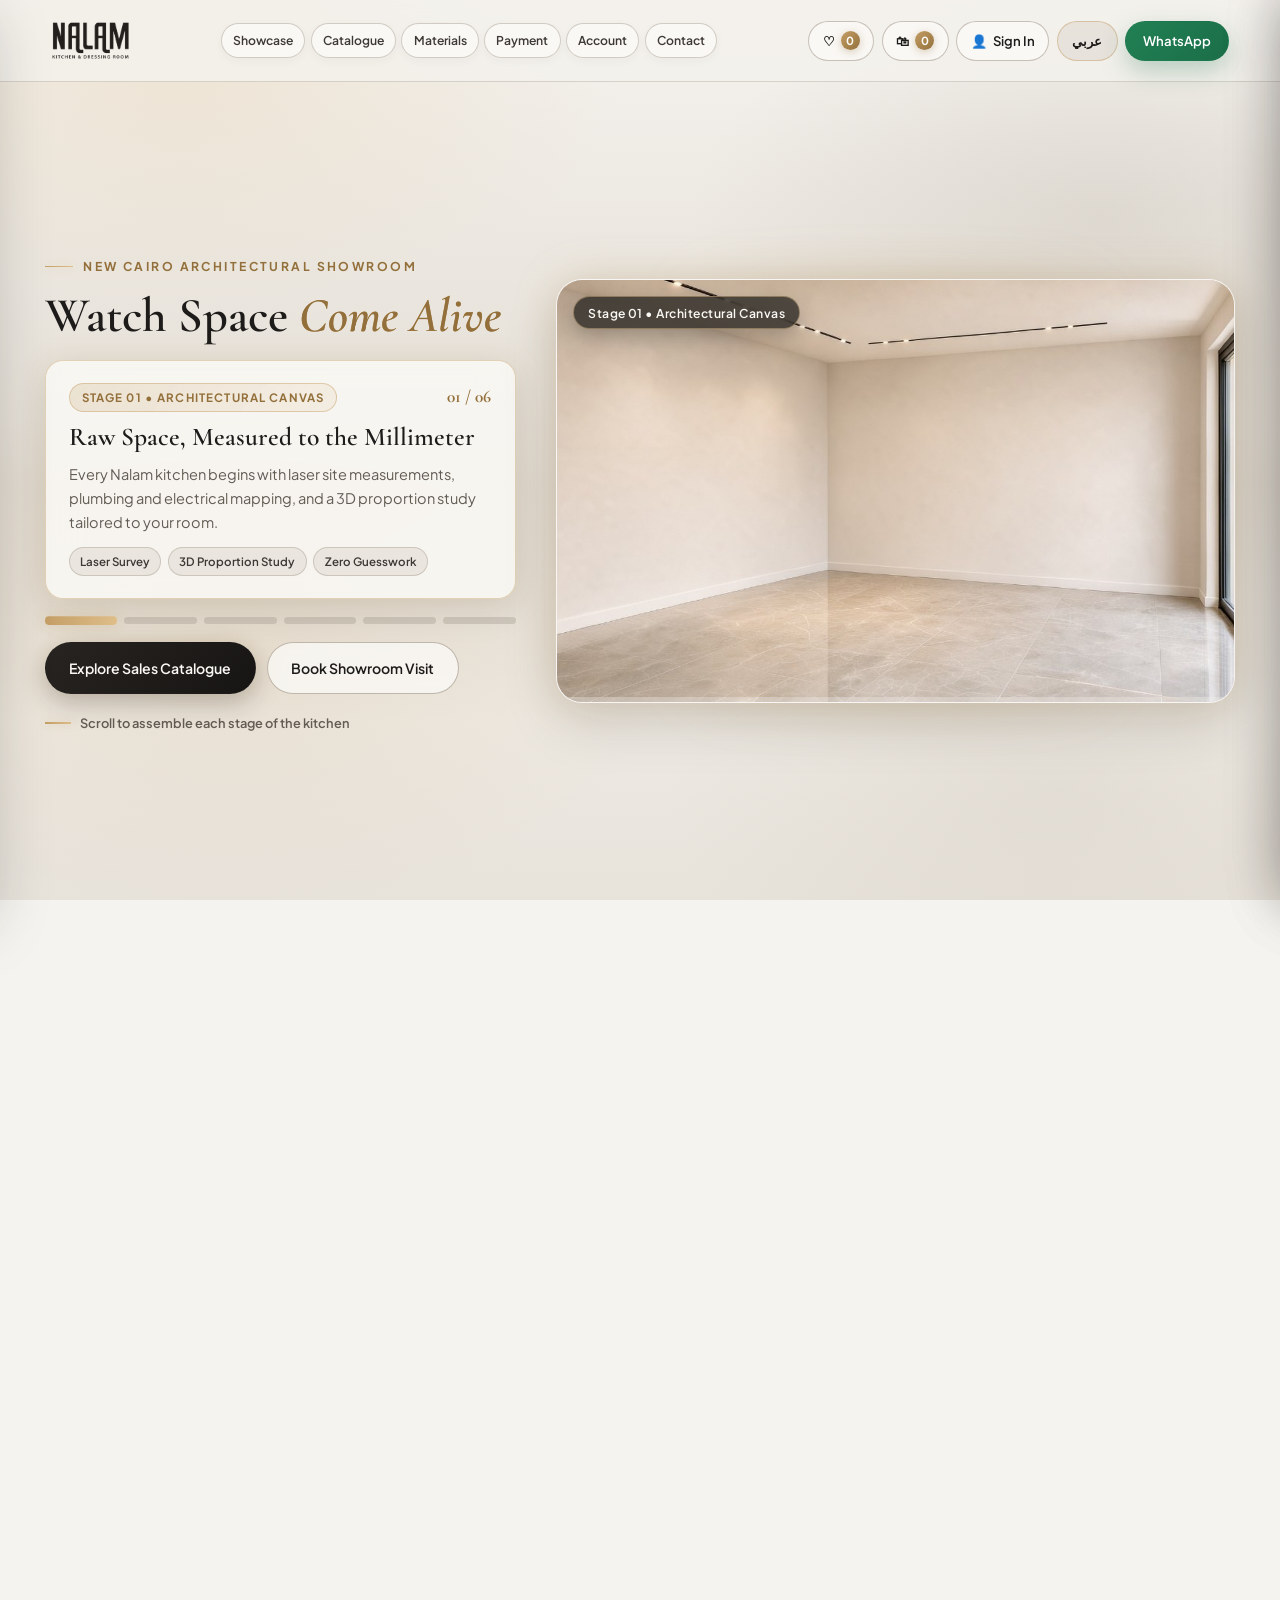
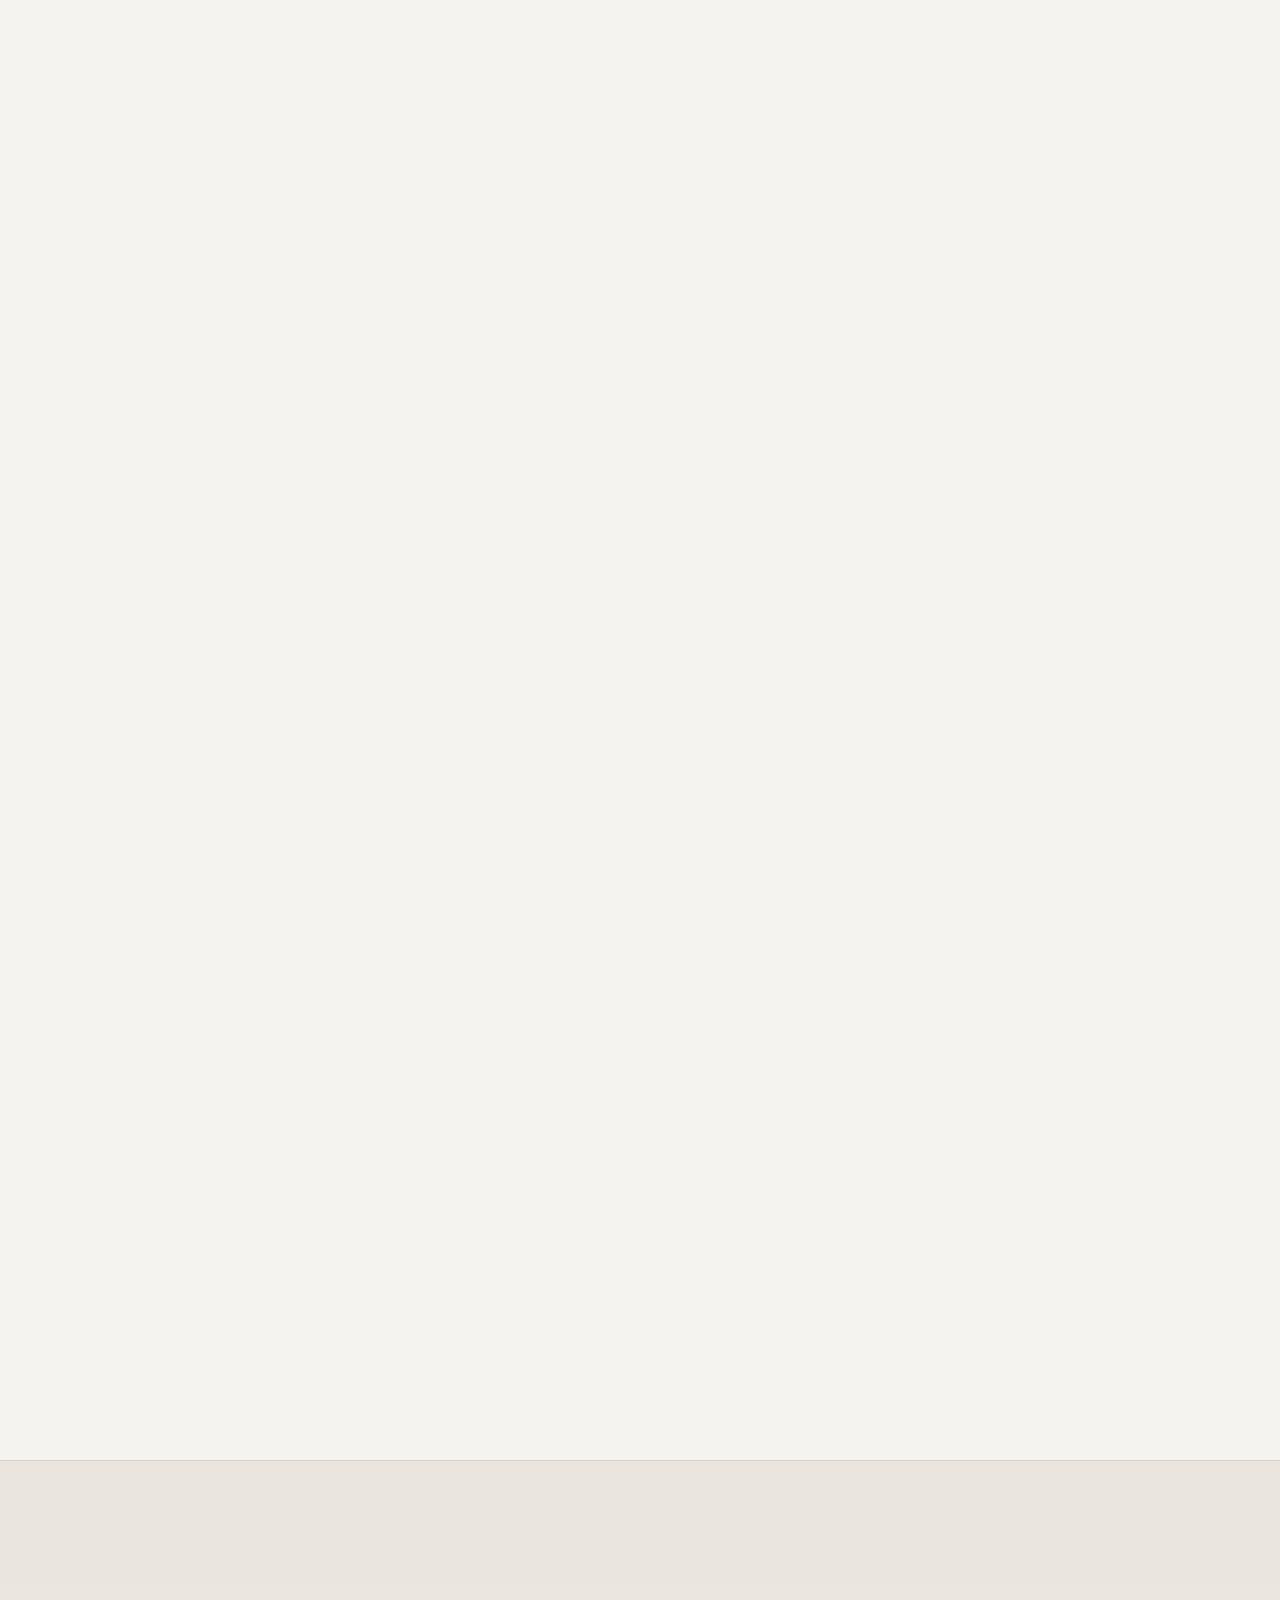
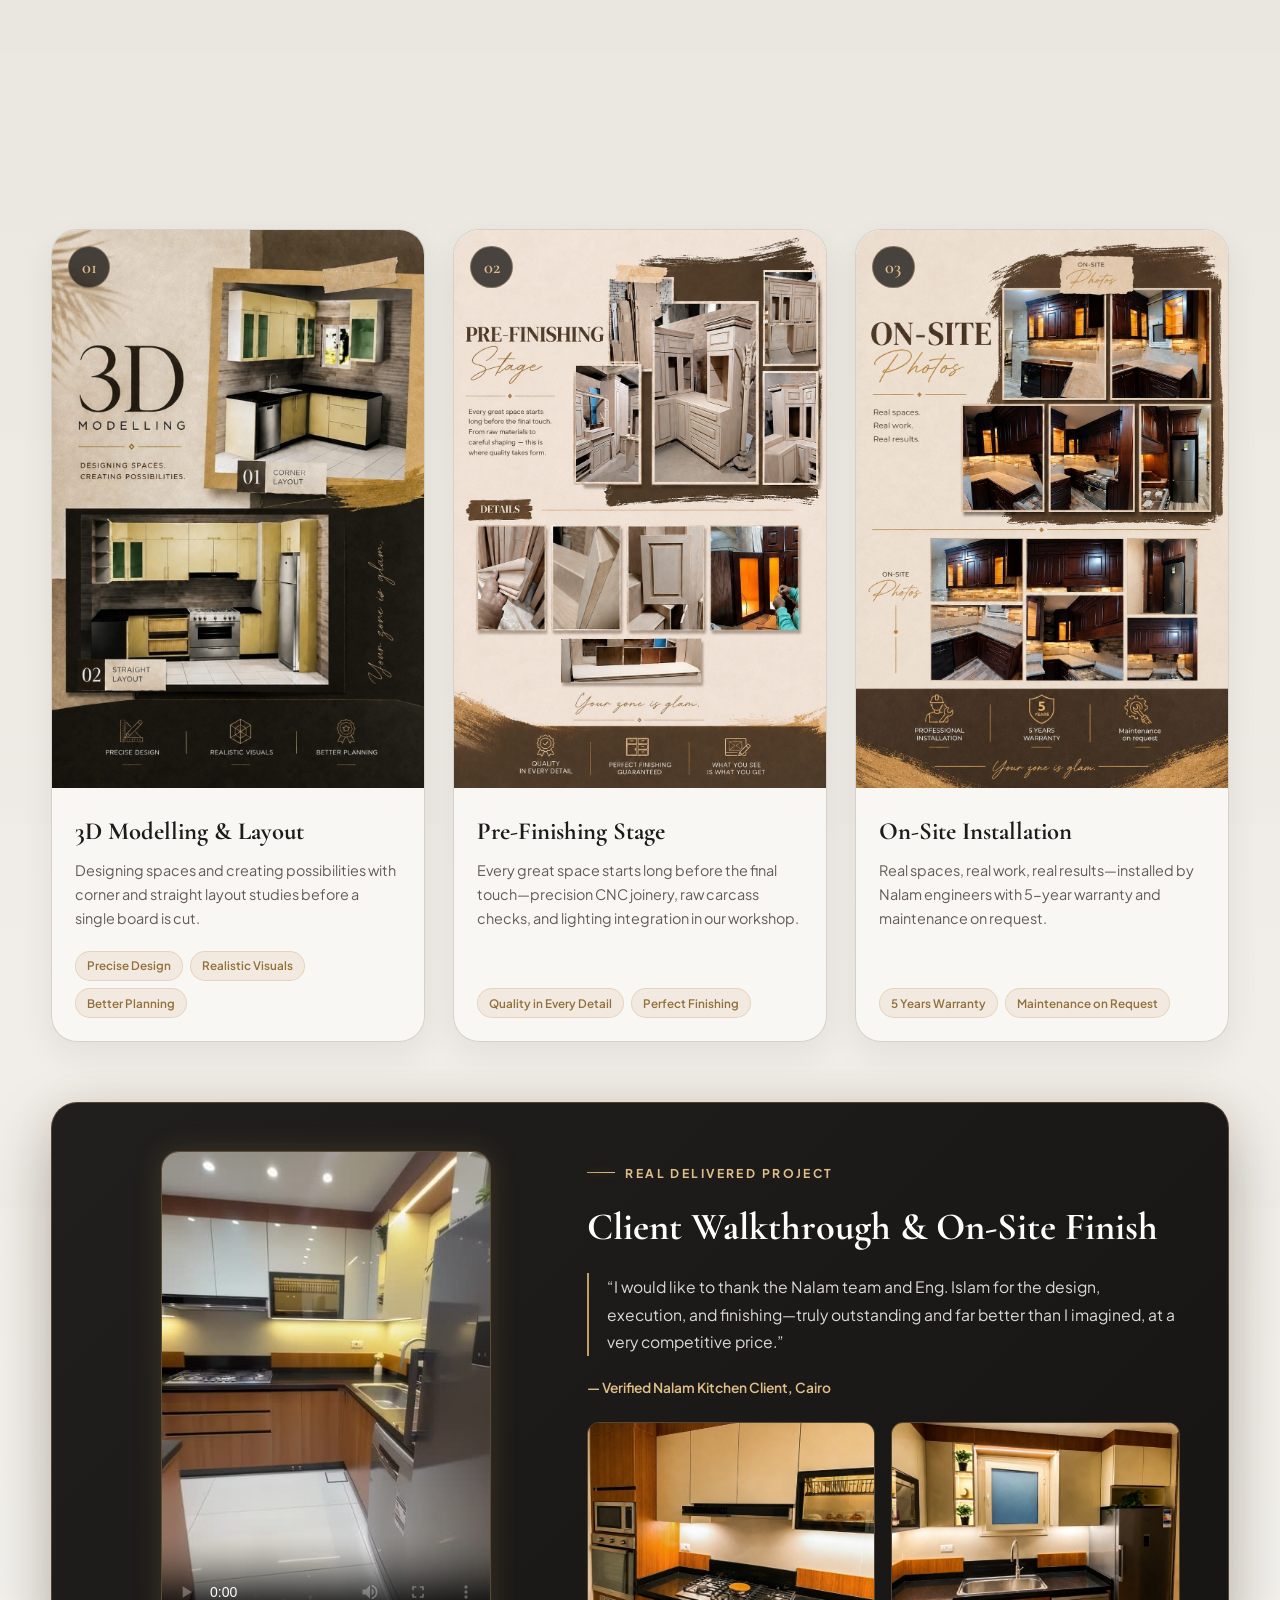
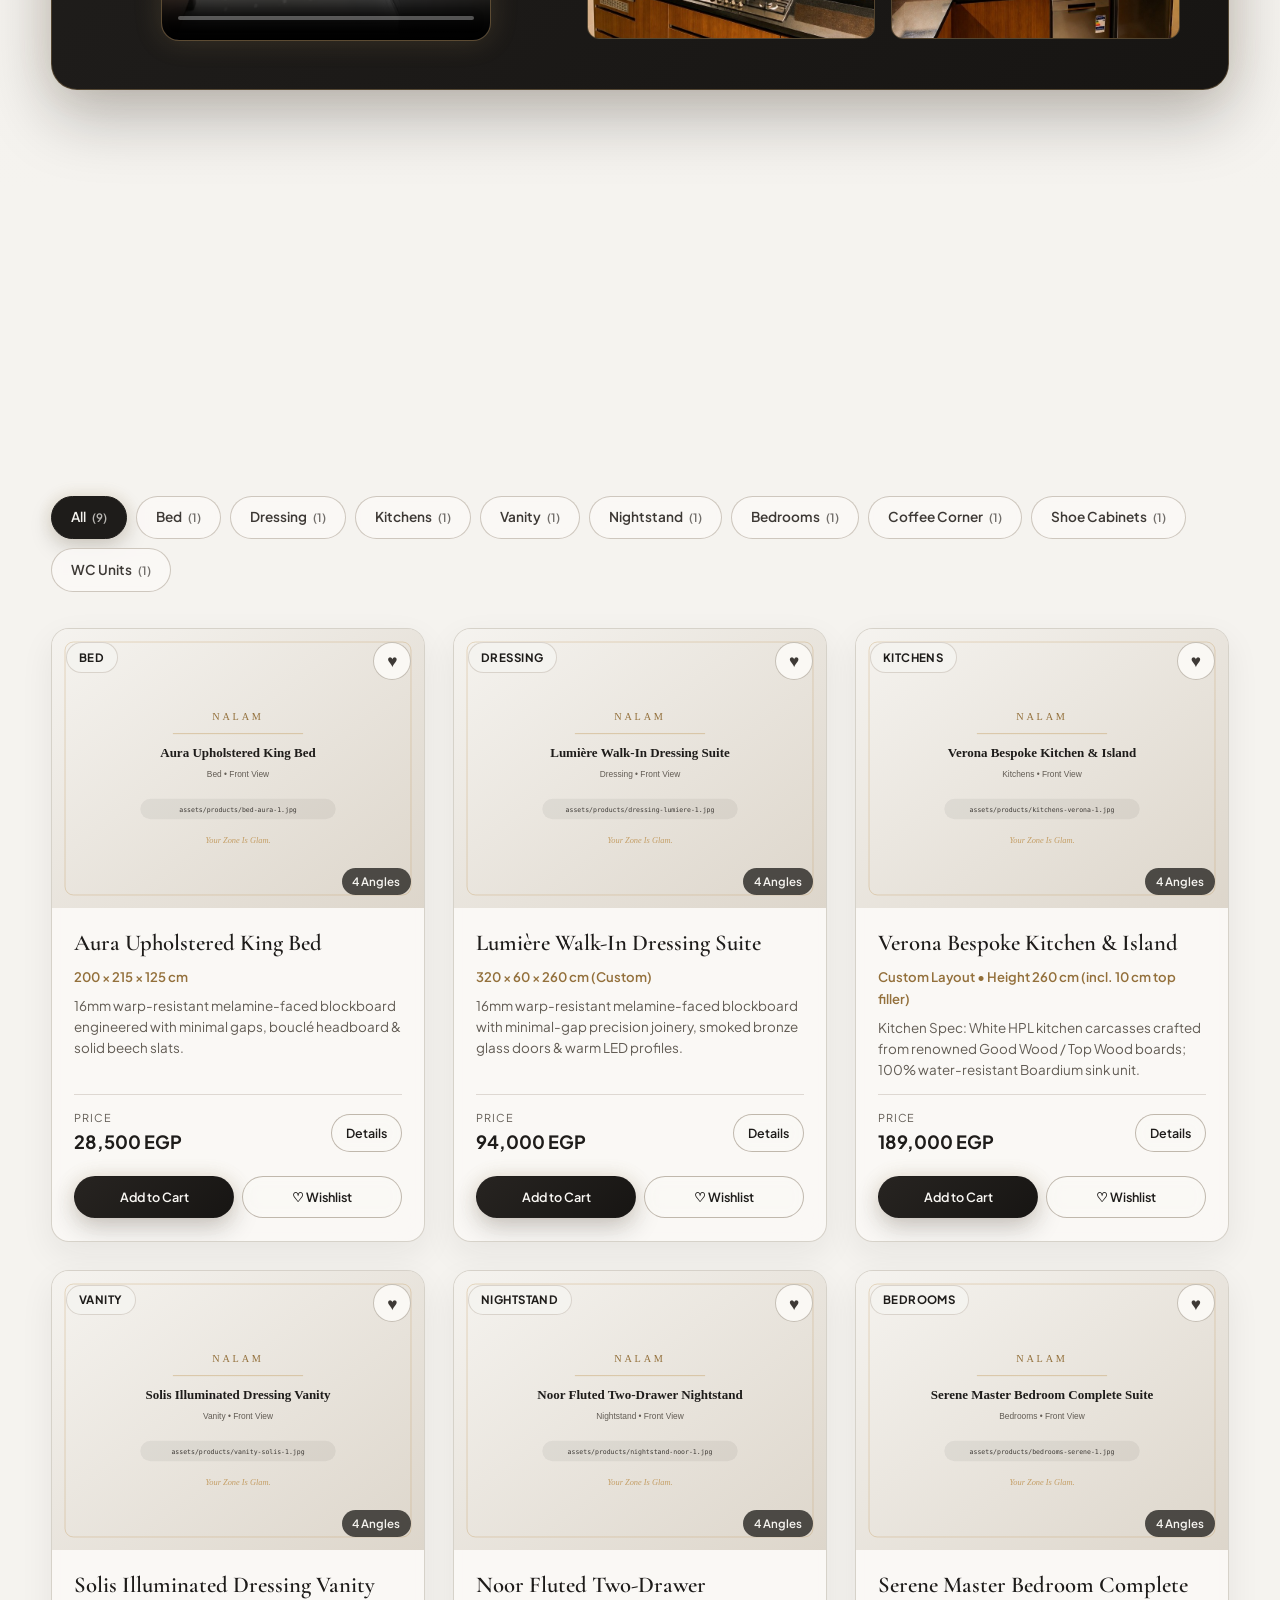
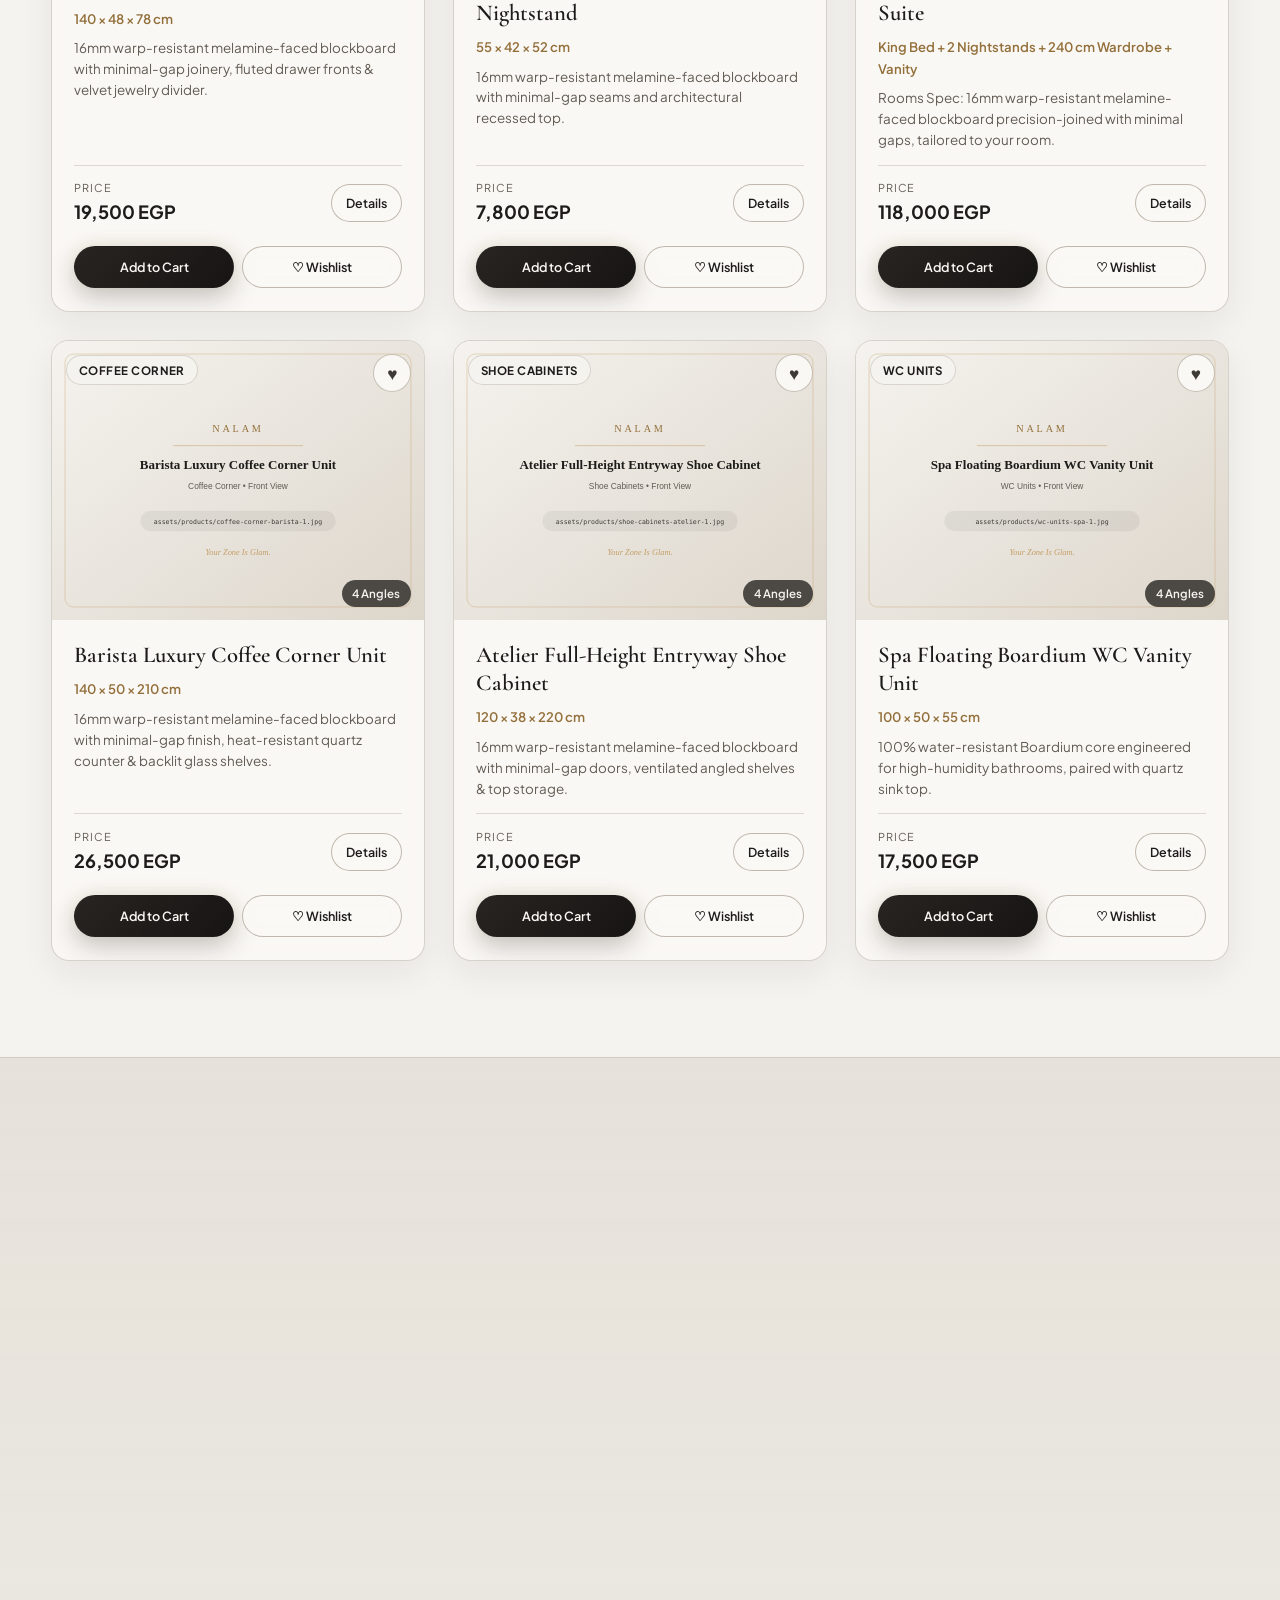
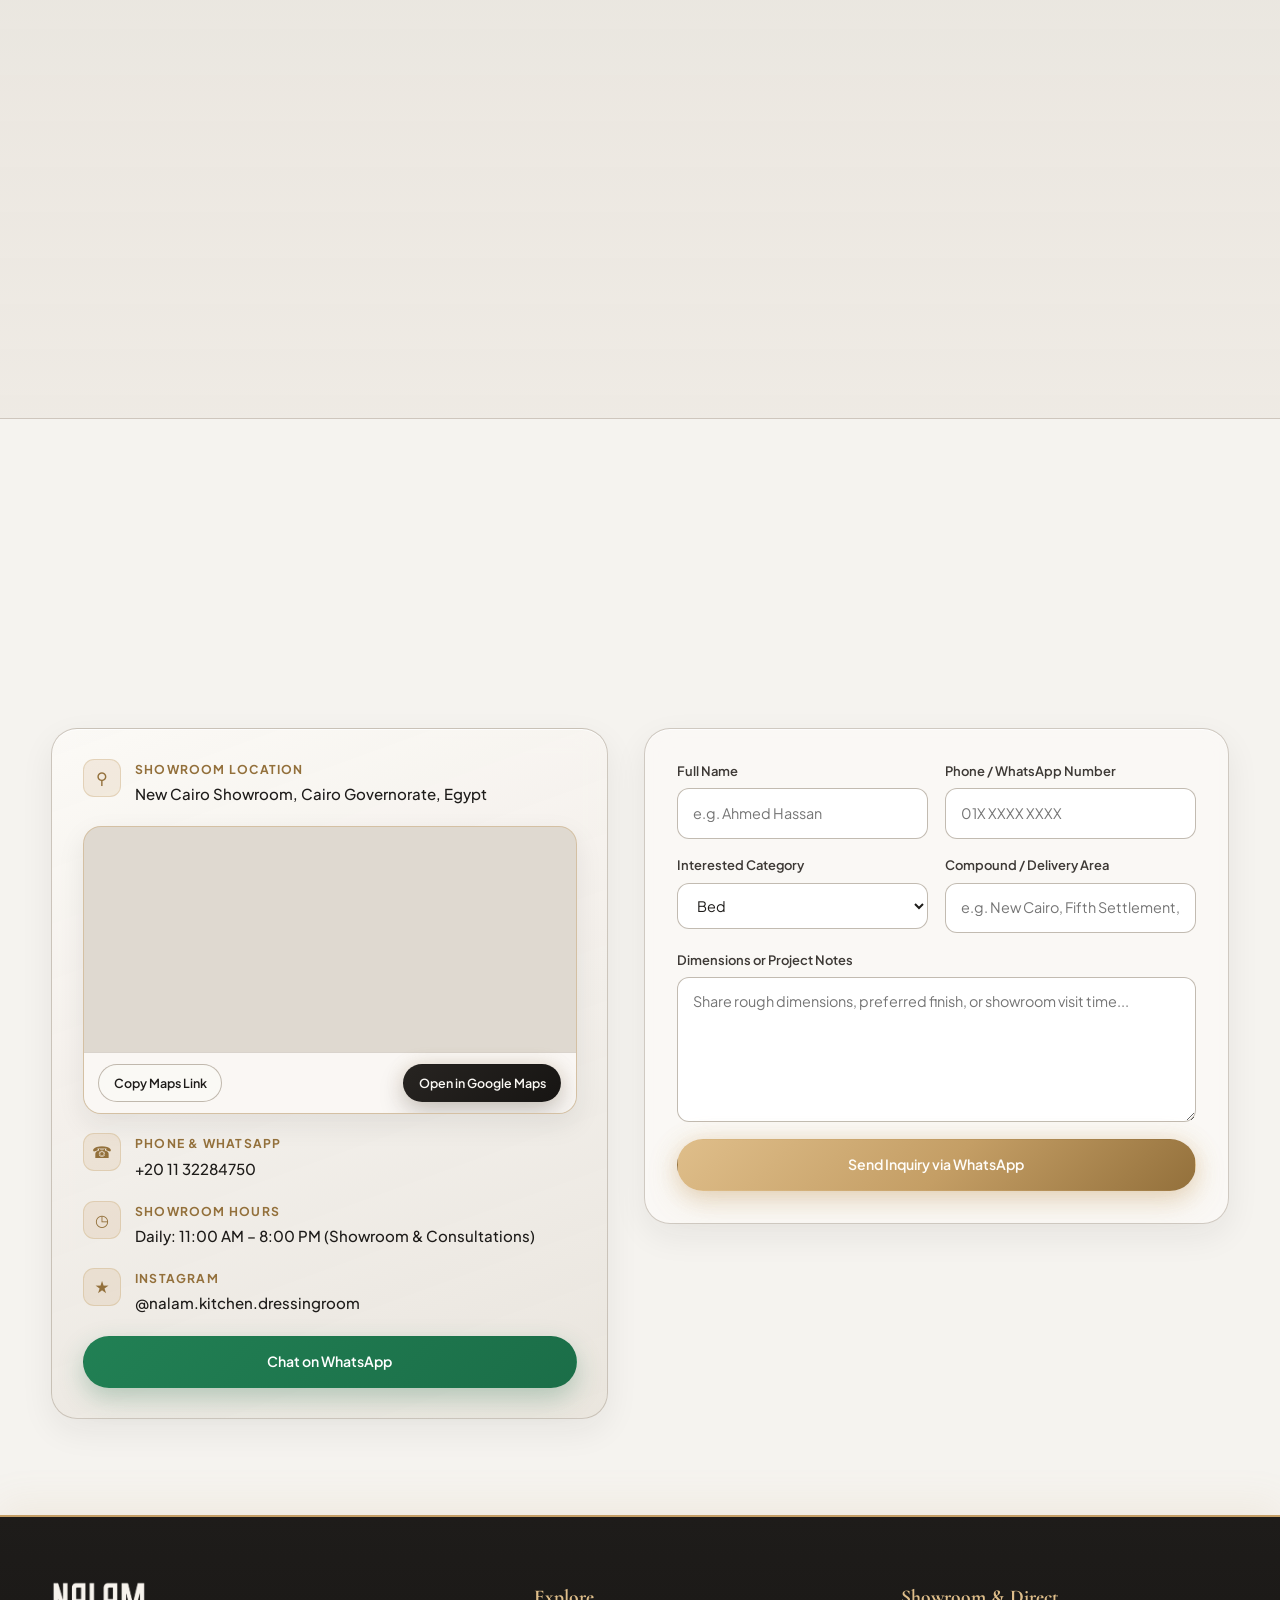
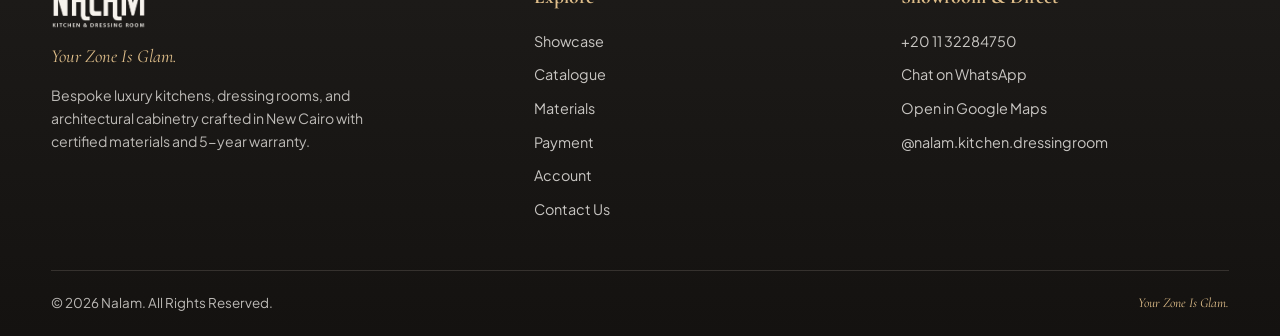
==== commit e529732d: "t" ====
--- a/index.html
+++ b/index.html
@@ -6,7 +6,7 @@
   <title>Nalam — Custom Kitchens, Dressing Rooms &amp; Luxury Furniture | New Cairo</title>
   <meta name="description" content="Nalam — Your Zone Is Glam. Luxury custom kitchens, dressing rooms, and bespoke furniture crafted in New Cairo, Egypt with Good Wood, Boardium, SAMET, and FGV hardware.">
 
-  <!-- OpenGraph / Social Link Preview (WhatsApp, Facebook, LinkedIn) -->
+  <!-- OpenGraph / Social Link Preview -->
   <meta property="og:type" content="website">
   <meta property="og:site_name" content="Nalam — Kitchen &amp; Dressing Room">
   <meta property="og:title" content="Nalam — Luxury Custom Kitchens, Dressing Rooms &amp; Furniture | New Cairo">
@@ -24,12 +24,10 @@
   <meta name="twitter:description" content="Bespoke architectural kitchens, dressing rooms &amp; custom cabinetry crafted in New Cairo with certified materials and 5-year warranty.">
   <meta name="twitter:image" content="assets/room-furnished.jpg">
 
-  <!-- Fonts & Stylesheet -->
   <link rel="preconnect" href="https://fonts.googleapis.com">
   <link rel="preconnect" href="https://fonts.gstatic.com" crossorigin>
   <link href="https://fonts.googleapis.com/css2?family=Amiri:wght@400;700&family=Cairo:wght@400;500;600;700&family=Cormorant+Garamond:ital,wght@0,500;0,600;0,700;1,400;1,600&family=Plus+Jakarta+Sans:wght@400;500;600;700&display=swap" rel="stylesheet">
   <link rel="stylesheet" href="css/style.css">
-
   <!-- Meta Pixel Code (Replace YOUR_PIXEL_ID_HERE with your live Meta Pixel ID) -->
   <script>
     !function(f,b,e,v,n,t,s)
@@ -51,14 +49,12 @@
   <!-- End Meta Pixel Code -->
 </head>
 <body>
-
   <!-- Ambient Pebble & Champagne Floating Glow Layer -->
   <div class="ambient-glow-canvas" aria-hidden="true">
     <div class="glow-orb glow-orb-1"></div>
     <div class="glow-orb glow-orb-2"></div>
     <div class="glow-orb glow-orb-3"></div>
   </div>
-
   <!-- Sticky Pebble-Glass Header -->
   <header class="site-header" id="top">
     <div class="container header-inner">
@@ -74,10 +70,11 @@
       <nav aria-label="Primary Navigation">
         <ul class="nav-links">
           <li><a href="#showcase" data-i18n="nav_showcase">Showcase</a></li>
-          <li><a href="#stages" data-i18n="nav_stages">Our Stages</a></li>
           <li><a href="#catalogue" data-i18n="nav_catalogue">Catalogue</a></li>
           <li><a href="#materials" data-i18n="nav_materials">Materials &amp; Hardware</a></li>
-          <li><a href="#contact" data-i18n="nav_contact">Contact Us</a></li>
+          <li><a href="payment.html" class="" data-i18n="nav_payment">Payment &amp; Tracking</a></li>
+          <li><a href="account.html" class="" data-i18n="nav_account">Account Hub</a></li>
+          <li><a href="#contact" class="" data-i18n="nav_contact">Contact Us</a></li>
         </ul>
       </nav>
 
@@ -91,7 +88,7 @@
           <span class="badge-count" data-cart-badge>0</span>
         </button>
         <button type="button" class="btn-icon" data-open-auth aria-label="Account">
-          <span>&#128100;</span>
+          <span data-header-avatar>&#128100;</span>
           <span class="btn-icon-label" data-account-label>Sign In</span>
         </button>
         <button type="button" class="lang-toggle" data-lang-toggle aria-label="Switch Language">
@@ -115,6 +112,8 @@
       <li><a href="#stages" data-i18n="nav_stages">Our Stages</a></li>
       <li><a href="#catalogue" data-i18n="nav_catalogue">Catalogue</a></li>
       <li><a href="#materials" data-i18n="nav_materials">Materials &amp; Hardware</a></li>
+      <li><a href="payment.html" data-i18n="nav_payment">Payment &amp; Tracking</a></li>
+      <li><a href="account.html" data-i18n="nav_account">Account Hub</a></li>
       <li><a href="#contact" data-i18n="nav_contact">Contact Us</a></li>
     </ul>
     <button type="button" class="btn btn-outline" style="width:100%;" data-open-auth>
@@ -127,7 +126,6 @@
   <section id="showcase" class="hero-scroll-track">
     <div class="hero-sticky">
       <div class="hero-split-grid">
-        <!-- Left Side: Dynamic Editorial Stage Narrative -->
         <div class="hero-narrative-col">
           <div>
             <div class="eyebrow" data-i18n="hero_eyebrow">NEW CAIRO ARCHITECTURAL SHOWROOM</div>
@@ -160,7 +158,6 @@
           </div>
         </div>
 
-        <!-- Right Side: Luminous 6-Stage Sticky Kitchen Assembly Visual -->
         <div class="hero-visual-col">
           <div class="room-stage-frame">
             <span class="stage-visual-badge" id="stageVisualBadge">Stage 01 • Architectural Canvas</span>
@@ -236,7 +233,6 @@
         </article>
       </div>
 
-      <!-- Real Client Kitchen Walkthrough -->
       <div class="spotlight-box" data-reveal>
         <div class="spotlight-video-wrap">
           <video controls playsinline preload="metadata" poster="assets/kitchen-walkthrough-poster.jpg">
@@ -267,31 +263,30 @@
         <h2 class="section-title" data-i18n="cat_title">Bespoke Furniture &amp; Cabinetry</h2>
         <p class="section-subtitle" data-i18n="cat_sub">Browse all nine custom categories with transparent EGP pricing. Add pieces to your cart or wishlist, inspect multiple angles, and check out via InstaPay or Mobile Wallet.</p>
       </div>
-
       <div class="filter-bar" id="catalogueFilterBar" role="tablist" aria-label="Furniture Categories"></div>
       <div class="catalogue-grid" id="catalogueGrid"></div>
     </div>
   </section>
 
-  <!-- Materials & Hardware Section -->
+  <!-- Materials & Hardware Section (Kitchen First: Good Wood / Top Wood, then Bedrooms & Dressing) -->
   <section id="materials" class="section-pad materials-section">
     <div class="container">
       <div class="section-header centered" data-reveal>
         <div class="eyebrow" data-i18n="mat_eyebrow">ENGINEERING &amp; HARDWARE</div>
         <h2 class="section-title" data-i18n="mat_title">Dedicated Materials for Kitchens &amp; Rooms</h2>
-        <p class="section-subtitle" data-i18n="mat_sub">Every Nalam piece is built with purpose-selected boards—heavy-duty moisture-ready construction for kitchens and warp-resistant precision blockboard for bedrooms and living units.</p>
+        <p class="section-subtitle" data-i18n="mat_sub">Every Nalam piece is built with purpose-selected boards—starting with renowned Good Wood / Top Wood kitchen carcasses and warp-resistant precision blockboard for bedrooms and dressing rooms.</p>
       </div>
 
       <div class="materials-grid">
         <div class="material-card" data-reveal style="--reveal-delay:0ms;">
           <span class="material-scope-tag" data-i18n="mat_scope_kitchen">For Kitchens</span>
           <h3 data-i18n="mat_1_title">Good Wood / Top Wood</h3>
-          <p data-i18n="mat_1_desc">Dedicated for kitchens: melamine-faced sandwich blockboard carcasses delivering superior screw-holding strength and durability.</p>
+          <p data-i18n="mat_1_desc">White HPL kitchen bodies crafted using the renowned Good Wood and Top Wood boards—engineered for superior screw-holding strength, heat resilience, and daily kitchen durability.</p>
         </div>
         <div class="material-card" data-reveal style="--reveal-delay:70ms;">
-          <span class="material-scope-tag" data-i18n="mat_scope_rooms">For Rooms &amp; Units</span>
+          <span class="material-scope-tag" data-i18n="mat_scope_rooms">For Bedrooms &amp; Dressing</span>
           <h3 data-i18n="mat_2_title">16mm Warp-Resistant Blockboard</h3>
-          <p data-i18n="mat_2_desc">Dedicated for rooms (bedrooms, dressings, vanities &amp; cabinets): 16mm melamine-faced blockboard precision-joined with minimal gaps.</p>
+          <p data-i18n="mat_2_desc">Dedicated for bedrooms, dressing rooms, vanities &amp; cabinets: 16mm melamine-faced blockboard precision-joined with minimal gaps for lasting straightness.</p>
         </div>
         <div class="material-card" data-reveal style="--reveal-delay:140ms;">
           <span class="material-scope-tag" data-i18n="mat_scope_wet">Sink &amp; WC Units</span>
@@ -347,12 +342,7 @@
           </div>
 
           <div class="map-window-box">
-            <iframe
-              title="Nalam New Cairo Showroom Map"
-              src="https://maps.google.com/maps?q=New%20Cairo,%20Cairo%20Governorate,%20Egypt&t=&z=13&ie=UTF8&iwloc=&output=embed"
-              loading="lazy"
-              referrerpolicy="no-referrer-when-downgrade">
-            </iframe>
+            <iframe title="Nalam New Cairo Showroom Map" src="https://maps.google.com/maps?q=New%20Cairo,%20Cairo%20Governorate,%20Egypt&t=&z=13&ie=UTF8&iwloc=&output=embed" loading="lazy" referrerpolicy="no-referrer-when-downgrade"></iframe>
             <div class="map-window-bar">
               <button type="button" class="btn btn-outline" data-copy-maps data-i18n="btn_copy_map">Copy Maps Link</button>
               <a href="https://maps.app.goo.gl/vt4eZUMmj4ZkwLQM6" target="_blank" rel="noopener noreferrer" class="btn btn-primary" data-i18n="btn_maps">Open in Google Maps</a>
@@ -370,7 +360,7 @@
             <div class="showroom-dot">&#9719;</div>
             <div>
               <h4 data-i18n="lbl_hours">Showroom Hours</h4>
-              <p data-config-hours>Daily: 11:00 AM – 10:00 PM (Showroom &amp; Consultations)</p>
+              <p data-config-hours>Daily: 11:00 AM – 8:00 PM (Showroom &amp; Consultations)</p>
             </div>
           </div>
           <div class="showroom-item">
@@ -429,9 +419,10 @@
           <h4 data-i18n="footer_nav_title">Explore</h4>
           <ul class="footer-links">
             <li><a href="#showcase" data-i18n="nav_showcase">Showcase</a></li>
-            <li><a href="#stages" data-i18n="nav_stages">Our Stages</a></li>
             <li><a href="#catalogue" data-i18n="nav_catalogue">Catalogue</a></li>
             <li><a href="#materials" data-i18n="nav_materials">Materials &amp; Hardware</a></li>
+            <li><a href="payment.html" data-i18n="nav_payment">Payment &amp; Tracking</a></li>
+            <li><a href="account.html" data-i18n="nav_account">Account Hub</a></li>
             <li><a href="#contact" data-i18n="footer_contact_page">Contact Us</a></li>
           </ul>
         </div>
@@ -458,7 +449,6 @@
   <div class="modal-backdrop" id="productModal" role="dialog" aria-modal="true" aria-labelledby="modalTitle">
     <div class="modal-panel">
       <button type="button" class="modal-close" id="modalCloseBtn" aria-label="Close">&times;</button>
-
       <div class="modal-gallery">
         <div class="modal-main-img-wrap">
           <img id="modalMainImg" src="assets/logo.png" alt="Product Preview">
@@ -466,28 +456,23 @@
         </div>
         <div class="modal-thumbs" id="modalThumbs"></div>
       </div>
-
       <div class="modal-details">
         <div class="eyebrow" id="modalCategory" style="margin-bottom:0.2rem;">Category</div>
         <h2 id="modalTitle">Product Title</h2>
-
         <div class="modal-price-bar">
           <span data-i18n="cat_starting" style="font-size:0.82rem;color:var(--stone-muted);font-weight:600;">Price</span>
           <span class="modal-price-val" id="modalPrice">0 EGP</span>
         </div>
-
         <div class="modal-action-row">
           <button type="button" class="btn btn-primary" id="modalCartBtn" data-i18n="cat_add_cart">Add to Cart</button>
           <button type="button" class="btn btn-outline" id="modalWishBtn">&#9825; Wishlist</button>
         </div>
-
         <ul class="modal-specs-list">
           <li><strong data-i18n="modal_dims">Dimensions:</strong> <span id="modalDimsVal"></span></li>
           <li><strong data-i18n="modal_mat">Materials:</strong> <span id="modalMatVal"></span></li>
           <li><strong data-i18n="modal_hw">Hardware:</strong> <span id="modalHwVal"></span></li>
           <li><strong data-i18n="modal_fin">Featured Finish:</strong> <span id="modalFinVal"></span></li>
         </ul>
-
         <form class="order-box" id="modalOrderForm">
           <h4 data-i18n="modal_order_title">Quick Reserve via InstaPay or Mobile Wallet</h4>
           <div class="instapay-pill">
@@ -509,130 +494,207 @@
     </div>
   </div>
 
-  <!-- Professional Account Modal: Sign In / Create Account / Profile -->
+  <!-- Professional Split Auth Modal (Clean Photo Left — Zero Stretched Logo — Mobile Scrollable) -->
   <div class="modal-backdrop" id="authModal" role="dialog" aria-modal="true" aria-label="Nalam Account">
-    <div class="auth-panel">
+    <div class="auth-panel auth-split">
       <button type="button" class="modal-close" id="authCloseBtn" aria-label="Close">&times;</button>
-      <div class="auth-header">
-        <img src="assets/logo.png" alt="Nalam">
-        <div class="auth-perks">
-          <span class="auth-perk-pill" data-i18n="auth_perk_1">Saved Cart &amp; Wishlist</span>
-          <span class="auth-perk-pill" data-i18n="auth_perk_2">1-Click Checkout Fill</span>
-          <span class="auth-perk-pill" data-i18n="auth_perk_3">Saved Floor &amp; Address</span>
-        </div>
-      </div>
-
-      <div class="auth-banner" id="authBanner"></div>
-      <div class="auth-error-msg" id="authErrorMsg" role="alert"></div>
-
-      <div class="auth-tabs" id="authTabsWrap">
-        <button type="button" class="auth-tab active" data-auth-tab="signin" data-i18n="auth_signin_tab">Sign In</button>
-        <button type="button" class="auth-tab" data-auth-tab="signup" data-i18n="auth_signup_tab">Create Account</button>
-      </div>
-
-      <!-- Sign In Form -->
-      <form id="authSigninForm" class="auth-form">
-        <div class="form-group full">
-          <label for="siEmail" data-i18n="auth_email">Email Address</label>
-          <input id="siEmail" type="email" required dir="ltr" autocomplete="email" placeholder="name@example.com">
-        </div>
-        <div class="form-group full">
-          <label for="siPass" data-i18n="auth_password">Password</label>
-          <div class="pass-input-wrap">
-            <input id="siPass" type="password" required minlength="4" autocomplete="current-password" placeholder="••••••">
-            <button type="button" class="pass-toggle-btn" data-pass-toggle="siPass" data-i18n="auth_show">Show</button>
-          </div>
-        </div>
-        <div class="form-group full auth-helper-row">
-          <a href="tel:+201132284750" dir="ltr" style="font-size:0.76rem;color:var(--stone-muted);">+20 11 32284750</a>
-          <button type="button" class="auth-link-btn" id="authForgotBtn" data-i18n="auth_forgot">Forgot password?</button>
-        </div>
-        <div class="form-group full">
-          <button type="submit" class="btn btn-primary" style="width:100%;" data-i18n="auth_signin_btn">Sign In to Nalam</button>
-        </div>
-      </form>
-
-      <!-- Create Account Form -->
-      <form id="authSignupForm" class="auth-form" style="display:none;">
-        <div class="form-group">
-          <label for="suName" data-i18n="auth_fullname">Full Name</label>
-          <input id="suName" type="text" required autocomplete="name">
-        </div>
-        <div class="form-group">
-          <label for="suPhone" data-i18n="auth_phone">Phone / WhatsApp</label>
-          <input id="suPhone" type="tel" required dir="ltr" autocomplete="tel" placeholder="01X XXXX XXXX">
-        </div>
-        <div class="form-group">
-          <label for="suEmail" data-i18n="auth_email">Email Address</label>
-          <input id="suEmail" type="email" required dir="ltr" autocomplete="email" placeholder="name@example.com">
-        </div>
-        <div class="form-group">
-          <label for="suPass" data-i18n="auth_password">Password</label>
-          <div class="pass-input-wrap">
-            <input id="suPass" type="password" required minlength="4" autocomplete="new-password" placeholder="••••••">
-            <button type="button" class="pass-toggle-btn" data-pass-toggle="suPass" data-i18n="auth_show">Show</button>
-          </div>
-          <div class="pass-strength-track"><div class="pass-strength-fill" id="suPassStrength"></div></div>
-        </div>
-        <div class="form-group">
-          <label for="suGov" data-i18n="auth_gov">Governorate</label>
-          <select id="suGov">
-            <option value="Cairo" data-i18n="auth_gov_cairo">Cairo Governorate</option>
-            <option value="Giza" data-i18n="auth_gov_giza">Giza Governorate</option>
-            <option value="Other" data-i18n="auth_gov_other">Other Governorate</option>
-          </select>
-        </div>
-        <div class="form-group">
-          <label for="suFloor" data-i18n="auth_floor">Building Floor Level</label>
-          <select id="suFloor" data-floor-select></select>
-        </div>
-        <div class="form-group full">
-          <label for="suAddress" data-i18n="auth_address">Delivery Area / Street Address</label>
-          <input id="suAddress" type="text" required autocomplete="street-address">
-        </div>
-        <div class="form-group full">
-          <button type="submit" class="btn btn-gold" style="width:100%;" data-i18n="auth_signup_btn">Create My Nalam Account</button>
-        </div>
-      </form>
-
-      <!-- Signed-In Profile Form -->
-      <form id="authProfileForm" class="auth-form" style="display:none;">
-        <div class="profile-hero-card">
-          <div class="profile-avatar" id="profAvatar">NL</div>
-          <div class="profile-meta">
-            <h3 data-i18n="auth_profile_title">My Nalam Account</h3>
-            <p id="profEmailLabel"></p>
-          </div>
-        </div>
-        <div class="form-group">
-          <label for="profName" data-i18n="auth_fullname">Full Name</label>
-          <input id="profName" type="text" required>
-        </div>
-        <div class="form-group">
-          <label for="profPhone" data-i18n="auth_phone">Phone / WhatsApp</label>
-          <input id="profPhone" type="tel" required dir="ltr">
-        </div>
-        <div class="form-group">
-          <label for="profGov" data-i18n="auth_gov">Governorate</label>
-          <select id="profGov">
-            <option value="Cairo" data-i18n="auth_gov_cairo">Cairo Governorate</option>
-            <option value="Giza" data-i18n="auth_gov_giza">Giza Governorate</option>
-            <option value="Other" data-i18n="auth_gov_other">Other Governorate</option>
-          </select>
-        </div>
-        <div class="form-group">
-          <label for="profFloor" data-i18n="auth_floor">Building Floor Level</label>
-          <select id="profFloor" data-floor-select></select>
-        </div>
-        <div class="form-group full">
-          <label for="profAddress" data-i18n="auth_address">Delivery Area / Street Address</label>
-          <input id="profAddress" type="text" required>
-        </div>
-        <div class="form-group full" style="display:flex;gap:0.6rem;flex-direction:row;">
-          <button type="submit" class="btn btn-primary" style="flex:1;" data-i18n="auth_save_profile">Save Account Details</button>
-          <button type="button" class="btn btn-outline" id="authSignoutBtn" data-i18n="auth_signout_btn">Sign Out</button>
-        </div>
-      </form>
+
+      <!-- Left Architectural Photo (No Logo Overlay) -->
+      <div class="auth-photo-col">
+        <img src="assets/room-furnished.jpg" alt="Nalam Bespoke Luxury Kitchen" loading="lazy">
+        <div class="auth-photo-caption">
+          <strong>Your Zone Is Glam.</strong>
+          <span>New Cairo Showroom • Daily 11:00 AM – 8:00 PM</span>
+        </div>
+      </div>
+
+      <!-- Right Scrollable Auth Form Column -->
+      <div class="auth-body-col">
+        <div class="auth-header">
+          <h3 data-i18n="auth_welcome">Welcome to Nalam</h3>
+          <div class="auth-perks">
+            <span class="auth-perk-pill" data-i18n="auth_perk_1">Saved Cart &amp; Wishlist</span>
+            <span class="auth-perk-pill" data-i18n="auth_perk_2">Payment &amp; Engineer Chat</span>
+            <span class="auth-perk-pill" data-i18n="auth_perk_3">Custom Avatar &amp; Profile</span>
+          </div>
+        </div>
+
+        <div class="auth-banner" id="authBanner"></div>
+        <div class="auth-error-msg" id="authErrorMsg" role="alert"></div>
+
+        <div class="auth-tabs" id="authTabsWrap">
+          <button type="button" class="auth-tab active" data-auth-tab="signin" data-i18n="auth_signin_tab">Sign In</button>
+          <button type="button" class="auth-tab" data-auth-tab="signup" data-i18n="auth_signup_tab">Create Account</button>
+        </div>
+
+        <!-- Sign In Form -->
+        <form id="authSigninForm" class="auth-form">
+          <div class="form-group full">
+            <label for="siEmail" data-i18n="auth_email">Email Address *</label>
+            <input id="siEmail" type="email" required dir="ltr" autocomplete="email" placeholder="name@example.com">
+          </div>
+          <div class="form-group full">
+            <label for="siPass" data-i18n="auth_password">Password</label>
+            <div class="pass-input-wrap">
+              <input id="siPass" type="password" required minlength="4" autocomplete="current-password" placeholder="••••••">
+              <button type="button" class="pass-toggle-btn" data-pass-toggle="siPass" data-i18n="auth_show">Show</button>
+            </div>
+          </div>
+          <div class="form-group full auth-helper-row">
+            <a href="tel:+201132284750" dir="ltr" style="font-size:0.76rem;color:var(--stone-muted);">+20 11 32284750</a>
+            <button type="button" class="auth-link-btn" id="authForgotBtn" data-i18n="auth_forgot">Forgot password?</button>
+          </div>
+          <div class="form-group full">
+            <button type="submit" class="btn btn-primary" style="width:100%;" data-i18n="auth_signin_btn">Sign In to Nalam</button>
+          </div>
+        </form>
+
+        <!-- Create Account Form (First & Last Name Letters-Only, Email Verification, Other Gov, 4 Floors, Required Terms) -->
+        <form id="authSignupForm" class="auth-form" style="display:none;">
+          <div class="form-group">
+            <label for="suFirstName" data-i18n="auth_first_name">First Name *</label>
+            <input id="suFirstName" type="text" required autocomplete="given-name" placeholder="Ahmed">
+          </div>
+          <div class="form-group">
+            <label for="suLastName" data-i18n="auth_last_name">Last Name *</label>
+            <input id="suLastName" type="text" required autocomplete="family-name" placeholder="Hassan">
+          </div>
+          <div class="form-group full">
+            <label for="suEmail" data-i18n="auth_email">Email Address *</label>
+            <div class="email-verify-row">
+              <input id="suEmail" type="email" required dir="ltr" autocomplete="email" placeholder="name@example.com">
+              <button type="button" class="email-verify-btn" id="suSendVerifyBtn" data-i18n="auth_verify_btn">Verify Email</button>
+            </div>
+            <div class="verify-code-box" id="suVerifyBox">
+              <span class="verify-code-hint" id="suVerifyHint"></span>
+              <div class="email-verify-row">
+                <input id="suVerifyCode" type="text" inputmode="numeric" maxlength="6" dir="ltr" data-i18n-placeholder="auth_verify_code_ph" placeholder="Enter 6-digit code">
+                <button type="button" class="email-verify-btn" id="suConfirmVerifyBtn" data-i18n="auth_verify_confirm">Confirm Code</button>
+              </div>
+            </div>
+          </div>
+          <div class="form-group">
+            <label for="suPhone" data-i18n="auth_phone">Phone / WhatsApp *</label>
+            <input id="suPhone" type="tel" required dir="ltr" autocomplete="tel" placeholder="01X XXXX XXXX">
+          </div>
+          <div class="form-group">
+            <label for="suPass" data-i18n="auth_password">Password</label>
+            <div class="pass-input-wrap">
+              <input id="suPass" type="password" required minlength="4" autocomplete="new-password" placeholder="••••••">
+              <button type="button" class="pass-toggle-btn" data-pass-toggle="suPass" data-i18n="auth_show">Show</button>
+            </div>
+            <div class="pass-strength-track"><div class="pass-strength-fill" id="suPassStrength"></div></div>
+          </div>
+          <div class="form-group">
+            <label for="suGov" data-i18n="auth_gov">Governorate</label>
+            <select id="suGov">
+              <option value="Cairo" data-i18n="auth_gov_cairo">Cairo Governorate</option>
+              <option value="Giza" data-i18n="auth_gov_giza">Giza Governorate</option>
+              <option value="Other" data-i18n="auth_gov_other">Other</option>
+            </select>
+          </div>
+          <div class="form-group">
+            <label for="suFloor" data-i18n="auth_floor">Building Floor Level</label>
+            <select id="suFloor" data-floor-select></select>
+          </div>
+          <div class="form-group full">
+            <label for="suAddress" data-i18n="auth_address">Delivery Area / Street Address</label>
+            <input id="suAddress" type="text" required autocomplete="street-address">
+          </div>
+          <div class="form-group full">
+            <label class="terms-check-row">
+              <input type="checkbox" id="suTermsCheck" required>
+              <span><span data-i18n="auth_terms_prefix">I agree to Nalam’s </span><button type="button" class="terms-link-btn" data-open-terms data-i18n="auth_terms_link">Terms &amp; Services</button></span>
+            </label>
+          </div>
+          <div class="form-group full">
+            <button type="submit" class="btn btn-gold" style="width:100%;" data-i18n="auth_signup_btn">Create My Nalam Account</button>
+          </div>
+        </form>
+
+        <!-- Signed-In Quick Profile Form -->
+        <form id="authProfileForm" class="auth-form" style="display:none;">
+          <div class="profile-hero-card">
+            <div class="profile-avatar" id="profAvatar">NL</div>
+            <div class="profile-meta">
+              <h3 data-i18n="auth_profile_title">My Nalam Account</h3>
+              <p id="profEmailLabel"></p>
+            </div>
+          </div>
+          <div class="form-group">
+            <label for="profFirstName" data-i18n="auth_first_name">First Name *</label>
+            <input id="profFirstName" type="text" required>
+          </div>
+          <div class="form-group">
+            <label for="profLastName" data-i18n="auth_last_name">Last Name *</label>
+            <input id="profLastName" type="text" required>
+          </div>
+          <div class="form-group">
+            <label for="profPhone" data-i18n="auth_phone">Phone / WhatsApp *</label>
+            <input id="profPhone" type="tel" required dir="ltr">
+          </div>
+          <div class="form-group">
+            <label for="profGov" data-i18n="auth_gov">Governorate</label>
+            <select id="profGov">
+              <option value="Cairo" data-i18n="auth_gov_cairo">Cairo Governorate</option>
+              <option value="Giza" data-i18n="auth_gov_giza">Giza Governorate</option>
+              <option value="Other" data-i18n="auth_gov_other">Other</option>
+            </select>
+          </div>
+          <div class="form-group full">
+            <label for="profFloor" data-i18n="auth_floor">Building Floor Level</label>
+            <select id="profFloor" data-floor-select></select>
+          </div>
+          <div class="form-group full">
+            <label for="profAddress" data-i18n="auth_address">Delivery Area / Street Address</label>
+            <input id="profAddress" type="text" required>
+          </div>
+          <div class="form-group full" style="display:flex;gap:0.55rem;flex-wrap:wrap;">
+            <button type="submit" class="btn btn-primary" style="flex:1;" data-i18n="auth_save_profile">Save Account Details</button>
+            <a href="account.html" class="btn btn-gold" style="flex:1;" data-i18n="auth_open_hub">Open Full Account Hub</a>
+          </div>
+          <div class="form-group full">
+            <button type="button" class="btn btn-outline" id="authSignoutBtn" style="width:100%;" data-i18n="auth_signout_btn">Sign Out</button>
+          </div>
+        </form>
+      </div>
+    </div>
+  </div>
+
+  <!-- Terms & Services Modal -->
+  <div class="modal-backdrop" id="termsModal" role="dialog" aria-modal="true" aria-label="Nalam Terms and Services">
+    <div class="terms-panel">
+      <button type="button" class="modal-close" id="termsCloseBtn" aria-label="Close">&times;</button>
+      <div class="eyebrow">NALAM ONLINE STORE POLICIES</div>
+      <h2 class="section-title" style="font-size:1.95rem;margin-bottom:0.35rem;">Terms &amp; Services</h2>
+      <p style="font-size:0.86rem;color:var(--stone-muted);">Please review Nalam’s online ordering, pricing, and warranty terms before creating your account.</p>
+
+      <div class="terms-list">
+        <div class="terms-item">
+          <h4>1. Custom Orders &amp; Specifications</h4>
+          <p>All Nalam kitchens, dressing rooms, and bespoke furniture units are crafted to approved dimensions, materials, and finishes. Final site measurements are confirmed by Nalam engineers prior to factory production.</p>
+        </div>
+        <div class="terms-item">
+          <h4>2. Pricing, Payments &amp; Verification</h4>
+          <p>Orders placed via InstaPay or Mobile Wallet are confirmed once Nalam’s finance team verifies actual receipt of funds. Flat-rate 5,000 EGP delivery &amp; installation covers Cairo &amp; Giza up to the 2nd floor; higher floors are calculated upon confirmation.</p>
+        </div>
+        <div class="terms-item highlight">
+          <h4>3. Technical Errors, Pricing Glitches &amp; System Misuse</h4>
+          <p>Nalam reserves the right to cancel, refuse, or correct any order placed due to typographical errors, pricing inaccuracies, software bugs, or unintended technical malfunctions on the website. The company assumes no responsibility or liability for orders resulting from the exploitation or abuse of website bugs, glitches, or unauthorized system errors.</p>
+        </div>
+        <div class="terms-item">
+          <h4>4. 5-Year Warranty &amp; After-Sales Support</h4>
+          <p>Eligible Nalam cabinetry and motion hardware (Turkish SAMET hinges &amp; Italian FGV runners) are covered by our 5-year structural and hardware warranty against manufacturing defects, with maintenance available on request.</p>
+        </div>
+        <div class="terms-item">
+          <h4>5. Account Security &amp; Privacy</h4>
+          <p>You are responsible for providing accurate personal and delivery details. Customer contact and order information is used solely for quotation, delivery coordination, and after-sales follow-up.</p>
+        </div>
+      </div>
+
+      <div style="display:flex;gap:0.65rem;margin-top:1.2rem;justify-content:flex-end;">
+        <button type="button" class="btn btn-gold" id="termsAcceptBtn">I Understand &amp; Agree</button>
+      </div>
     </div>
   </div>
 
@@ -650,65 +712,64 @@
       <div class="side-drawer-body" id="cartDrawerBody"></div>
 
       <div class="side-drawer-foot" id="cartDrawerFoot">
-        <!-- Flat-Rate Delivery Highlight Badge (shown when >= 1 item) -->
         <div class="flat-rate-badge" id="cartFlatRateBadge" style="display:none;"></div>
-
-        <!-- Empty-Cart Delivery Policy Note (shown when 0 items) -->
         <div class="delivery-empty-note" id="cartEmptyDeliveryNote" style="display:none;"></div>
 
-        <!-- Customer & Delivery Checkout Form (shown when >= 1 item) -->
+        <!-- Cleanly Contained Customer, Delivery & Payment Cards -->
         <div id="cartCheckoutFormWrap" style="display:none;flex-direction:column;gap:0.75rem;">
-          <div class="checkout-section-title" data-i18n="checkout_details_title">Customer &amp; Delivery Details</div>
-          <div class="checkout-form-grid">
-            <div class="checkout-field">
-              <label for="checkoutName" data-i18n="checkout_name_lbl">Customer Name *</label>
-              <input id="checkoutName" type="text" required data-i18n-placeholder="checkout_name_ph" placeholder="Full Name">
-            </div>
-            <div class="checkout-field">
-              <label for="checkoutPhone" data-i18n="checkout_phone_lbl">Phone / WhatsApp *</label>
-              <input id="checkoutPhone" type="tel" required dir="ltr" data-i18n-placeholder="checkout_phone_ph" placeholder="01X XXXX XXXX">
-            </div>
-            <div class="checkout-field">
-              <label for="checkoutGov" data-i18n="checkout_gov_lbl">Governorate *</label>
-              <select id="checkoutGov" required>
-                <option value="Cairo" data-i18n="auth_gov_cairo">Cairo Governorate</option>
-                <option value="Giza" data-i18n="auth_gov_giza">Giza Governorate</option>
-                <option value="Other" data-i18n="auth_gov_other">Other Governorate</option>
-              </select>
-            </div>
-            <div class="checkout-field">
-              <label for="checkoutFloor" data-i18n="checkout_floor_lbl">Floor Number *</label>
-              <select id="checkoutFloor" data-floor-select required></select>
-            </div>
-            <div class="checkout-field full">
-              <label for="checkoutAddress" data-i18n="checkout_area_lbl">Compound / Street Address (Optional)</label>
-              <input id="checkoutAddress" type="text" data-i18n-placeholder="checkout_area_ph" placeholder="e.g. Fifth Settlement, Madinaty, Sheikh Zayed">
-            </div>
-          </div>
-
-          <div class="checkout-section-title" data-i18n="checkout_pay_title">Payment Method *</div>
-          <div class="pay-method-grid">
-            <label class="pay-card-option selected">
-              <input type="radio" name="checkoutPayMethod" value="InstaPay" checked>
-              <strong data-i18n="pay_instapay_title">InstaPay</strong>
-              <span data-i18n="pay_instapay_sub">Instant Bank Transfer</span>
-            </label>
-            <label class="pay-card-option">
-              <input type="radio" name="checkoutPayMethod" value="Mobile Wallet">
-              <strong data-i18n="pay_wallet_title">Mobile Wallet</strong>
-              <span data-i18n="pay_wallet_sub">Vodafone / Orange / Etisalat</span>
-            </label>
-          </div>
-
-          <div class="instapay-pill" id="checkoutInstapayBox">
-            <span><strong data-i18n="modal_instapay_lbl">InstaPay Address:</strong> <code id="checkoutInstapayHandle">nalam@instapay</code></span>
-            <button type="button" class="copy-btn" id="copyCheckoutInstapayBtn" data-i18n="modal_copy">Copy</button>
+          <div class="checkout-card-box">
+            <div class="checkout-section-title" data-i18n="checkout_details_title">Customer &amp; Delivery Details</div>
+            <div class="checkout-form-grid">
+              <div class="checkout-field">
+                <label for="checkoutName" data-i18n="checkout_name_lbl">Customer Name *</label>
+                <input id="checkoutName" type="text" required data-i18n-placeholder="checkout_name_ph" placeholder="Full Name">
+              </div>
+              <div class="checkout-field">
+                <label for="checkoutPhone" data-i18n="checkout_phone_lbl">Phone / WhatsApp *</label>
+                <input id="checkoutPhone" type="tel" required dir="ltr" data-i18n-placeholder="checkout_phone_ph" placeholder="01X XXXX XXXX">
+              </div>
+              <div class="checkout-field">
+                <label for="checkoutGov" data-i18n="checkout_gov_lbl">Governorate *</label>
+                <select id="checkoutGov" required>
+                  <option value="Cairo" data-i18n="auth_gov_cairo">Cairo Governorate</option>
+                  <option value="Giza" data-i18n="auth_gov_giza">Giza Governorate</option>
+                  <option value="Other" data-i18n="auth_gov_other">Other</option>
+                </select>
+              </div>
+              <div class="checkout-field">
+                <label for="checkoutFloor" data-i18n="checkout_floor_lbl">Floor Number *</label>
+                <select id="checkoutFloor" data-floor-select required></select>
+              </div>
+              <div class="checkout-field full">
+                <label for="checkoutAddress" data-i18n="checkout_area_lbl">Compound / Street Address (Optional)</label>
+                <input id="checkoutAddress" type="text" data-i18n-placeholder="checkout_area_ph" placeholder="e.g. Fifth Settlement, Madinaty, Sheikh Zayed">
+              </div>
+            </div>
+          </div>
+
+          <div class="checkout-card-box">
+            <div class="checkout-section-title" data-i18n="checkout_pay_title">Payment Method *</div>
+            <div class="pay-method-grid">
+              <label class="pay-card-option selected">
+                <input type="radio" name="checkoutPayMethod" value="InstaPay" checked>
+                <strong data-i18n="pay_instapay_title">InstaPay</strong>
+                <span data-i18n="pay_instapay_sub">Instant Bank Transfer</span>
+              </label>
+              <label class="pay-card-option">
+                <input type="radio" name="checkoutPayMethod" value="Mobile Wallet">
+                <strong data-i18n="pay_wallet_title">Mobile Wallet</strong>
+                <span data-i18n="pay_wallet_sub">Vodafone / Orange / Etisalat</span>
+              </label>
+            </div>
+            <div class="instapay-pill" id="checkoutInstapayBox">
+              <span><strong data-i18n="modal_instapay_lbl">InstaPay Address:</strong> <code id="checkoutInstapayHandle">nalam@instapay</code></span>
+              <button type="button" class="copy-btn" id="copyCheckoutInstapayBtn" data-i18n="modal_copy">Copy</button>
+            </div>
           </div>
 
           <div class="checkout-error-msg" id="checkoutErrorMsg" role="alert"></div>
         </div>
 
-        <!-- Always-Visible Order Summary (Shows Delivery: 0 EGP when empty) -->
         <div class="order-summary-card">
           <div class="summary-row">
             <span data-i18n="subtotal_lbl">Items Subtotal</span>
@@ -719,8 +780,8 @@
             <strong id="cartDeliveryBaseVal">0 EGP</strong>
           </div>
           <div class="summary-row" id="cartFloorRow" style="display:none;">
-            <span data-i18n="delivery_floor_lbl">Additional Floor Carry Fee</span>
-            <strong id="cartFloorFeeVal">Included</strong>
+            <span data-i18n="delivery_floor_lbl">Higher Floor Delivery Fee</span>
+            <strong id="cartFloorFeeVal">Included (Up to 2nd Floor)</strong>
           </div>
           <div class="summary-row total">
             <span data-i18n="grand_total_lbl">Estimated Total</span>
@@ -729,6 +790,7 @@
         </div>
 
         <button type="button" class="btn btn-wa" id="cartCheckoutBtn" style="width:100%;display:none;" data-i18n="checkout_btn">Confirm Order &amp; Send via WhatsApp</button>
+        <a href="payment.html" class="btn btn-outline" id="cartPayHubLink" style="width:100%;display:none;" data-i18n="checkout_open_pay_hub">Open Payment &amp; Tracking Page</a>
       </div>
     </div>
   </aside>
@@ -743,13 +805,12 @@
     </div>
   </aside>
 
-  <!-- Fullscreen Zoom Lightbox (Valid default fallback src) -->
+  <!-- Toast Notification -->
+  <div class="toast" id="nalamToast" role="status" aria-live="polite"></div>
+
   <div class="zoom-modal" id="zoomModal" role="dialog" aria-modal="true" aria-label="Zoomed Image">
     <img id="zoomModalImg" src="assets/logo.png" alt="Zoomed Project Photo">
   </div>
-
-  <!-- Toast Notification -->
-  <div class="toast" id="nalamToast" role="status" aria-live="polite"></div>
 
   <script src="js/products.js"></script>
   <script src="js/main.js"></script>
--- a/css/style.css
+++ b/css/style.css
@@ -2573,3 +2573,651 @@
     transform: none !important;
   }
 }
+
+/* ==========================================================================
+   Round 2 Refinements: Mobile-Scrollable Auth Split Panel, Clean Cart Borders,
+   Terms Modal, Payment Progress & Admin Messaging Hub, Account Hub Page
+   ========================================================================== */
+
+/* Fix modal mobile scrolling cleanly */
+.modal-backdrop {
+  align-items: flex-start;
+  padding: max(1rem, 4vh) 1rem 2rem;
+  -webkit-overflow-scrolling: touch;
+  overscroll-behavior: contain;
+}
+
+.modal-panel,
+.auth-panel {
+  margin: auto;
+  max-height: none;
+  overflow: visible;
+}
+
+/* Split Auth Modal with Clean Photo (Zero Stretched Logo) */
+.auth-panel.auth-split {
+  width: min(860px, 100%);
+  padding: 0;
+  display: grid;
+  grid-template-columns: 0.78fr 1.22fr;
+  overflow: hidden;
+}
+
+.auth-photo-col {
+  position: relative;
+  min-height: 360px;
+  background: var(--pebble-base);
+  overflow: hidden;
+}
+
+.auth-photo-col img {
+  width: 100%;
+  height: 100%;
+  object-fit: cover;
+  object-position: center;
+  display: block;
+}
+
+.auth-photo-caption {
+  position: absolute;
+  inset-inline: 1.15rem;
+  bottom: 1.15rem;
+  padding: 0.85rem 1rem;
+  border-radius: 14px;
+  background: rgba(24, 22, 20, 0.72);
+  backdrop-filter: blur(10px);
+  border: 1px solid rgba(223, 190, 138, 0.35);
+  color: #FAF8F4;
+}
+
+.auth-photo-caption strong {
+  display: block;
+  font-family: var(--font-serif);
+  font-size: 1.15rem;
+  color: var(--glow-light);
+}
+
+.auth-photo-caption span {
+  font-size: 0.75rem;
+  color: rgba(245, 243, 239, 0.82);
+}
+
+.auth-body-col {
+  padding: 1.85rem 1.8rem;
+  overflow-y: auto;
+  max-height: 86dvh;
+  -webkit-overflow-scrolling: touch;
+}
+
+.auth-body-col .auth-header {
+  text-align: start;
+  margin-bottom: 1rem;
+}
+
+.auth-body-col .auth-header h3 {
+  font-family: var(--font-serif);
+  font-size: 1.7rem;
+  color: var(--charcoal);
+  line-height: 1.15;
+}
+
+.auth-body-col .auth-perks {
+  justify-content: flex-start;
+}
+
+/* Email Verification Row inside Sign Up */
+.email-verify-row {
+  display: flex;
+  gap: 0.45rem;
+  align-items: stretch;
+}
+
+.email-verify-row input {
+  flex: 1;
+  min-width: 0;
+}
+
+.email-verify-btn {
+  padding: 0.55rem 0.9rem;
+  border-radius: var(--radius-sm);
+  border: 1px solid var(--glow-gold);
+  background: rgba(196, 158, 101, 0.16);
+  color: var(--glow-dark);
+  font-size: 0.76rem;
+  font-weight: 700;
+  cursor: pointer;
+  white-space: nowrap;
+  transition: var(--transition);
+}
+
+.email-verify-btn:hover {
+  background: var(--glow-gold);
+  color: #FFFDF9;
+}
+
+.email-verify-btn.verified {
+  background: var(--wa-green);
+  border-color: var(--wa-green);
+  color: #FFFFFF;
+}
+
+.verify-code-box {
+  margin-top: 0.45rem;
+  padding: 0.72rem 0.85rem;
+  border-radius: 11px;
+  background: rgba(196, 158, 101, 0.12);
+  border: 1px dashed rgba(196, 158, 101, 0.65);
+  display: none;
+  flex-direction: column;
+  gap: 0.45rem;
+}
+
+.verify-code-box.show {
+  display: flex;
+}
+
+.verify-code-hint {
+  font-size: 0.74rem;
+  color: var(--charcoal-soft);
+}
+
+/* Terms & Services Checkbox */
+.terms-check-row {
+  display: flex;
+  align-items: flex-start;
+  gap: 0.58rem;
+  padding: 0.68rem 0.82rem;
+  border-radius: 11px;
+  background: rgba(255, 253, 249, 0.82);
+  border: 1px solid rgba(181, 172, 160, 0.65);
+  font-size: 0.79rem;
+  line-height: 1.48;
+  color: var(--charcoal-soft);
+}
+
+.terms-check-row input[type="checkbox"] {
+  width: 17px;
+  height: 17px;
+  margin-top: 2px;
+  accent-color: var(--glow-dark);
+  cursor: pointer;
+  flex-shrink: 0;
+}
+
+.terms-link-btn {
+  background: none;
+  border: 0;
+  padding: 0;
+  color: var(--glow-dark);
+  font-weight: 700;
+  text-decoration: underline;
+  cursor: pointer;
+}
+
+/* Terms & Services Modal */
+.terms-panel {
+  width: min(680px, 100%);
+  background: linear-gradient(180deg, #FBF9F6 0%, #EFECE6 100%);
+  border-radius: var(--radius-lg);
+  border: 1px solid rgba(196, 158, 101, 0.5);
+  box-shadow: 0 34px 86px rgba(0, 0, 0, 0.38);
+  padding: 2rem 1.85rem;
+  position: relative;
+  margin: auto;
+  animation: modalSpring 0.3s cubic-bezier(0.22, 1, 0.36, 1);
+}
+
+.terms-list {
+  display: flex;
+  flex-direction: column;
+  gap: 0.85rem;
+  margin-top: 1.1rem;
+  max-height: 60vh;
+  overflow-y: auto;
+  padding-inline-end: 0.35rem;
+}
+
+.terms-item {
+  padding: 0.9rem 1rem;
+  border-radius: 12px;
+  background: rgba(255, 253, 249, 0.9);
+  border: 1px solid rgba(181, 172, 160, 0.52);
+}
+
+.terms-item h4 {
+  font-family: var(--font-serif);
+  font-size: 1.15rem;
+  color: var(--charcoal);
+  margin-bottom: 0.25rem;
+}
+
+.terms-item p {
+  font-size: 0.84rem;
+  color: var(--stone-muted);
+  line-height: 1.6;
+}
+
+.terms-item.highlight {
+  border-color: rgba(196, 158, 101, 0.72);
+  background: rgba(196, 158, 101, 0.11);
+}
+
+/* Fix Cart Drawer Delivery Details & Payment Method Containment */
+.checkout-card-box {
+  padding: 0.95rem;
+  border-radius: 16px;
+  background: rgba(255, 253, 249, 0.92);
+  border: 1px solid rgba(181, 172, 160, 0.58);
+  box-shadow: 0 4px 16px rgba(30, 28, 26, 0.04);
+  overflow: hidden;
+  width: 100%;
+  max-width: 100%;
+  display: flex;
+  flex-direction: column;
+  gap: 0.72rem;
+}
+
+.checkout-form-grid,
+.pay-method-grid {
+  width: 100%;
+  max-width: 100%;
+}
+
+.checkout-field,
+.pay-card-option {
+  min-width: 0;
+  max-width: 100%;
+  overflow: hidden;
+}
+
+.checkout-field input,
+.checkout-field select {
+  min-width: 0;
+  max-width: 100%;
+  box-sizing: border-box;
+}
+
+/* Header Avatar Mini Badge */
+.header-avatar-mini {
+  width: 24px;
+  height: 24px;
+  border-radius: 50%;
+  object-fit: cover;
+  border: 1px solid var(--glow-gold);
+}
+
+/* ==========================================================================
+   Payment Hub Page & Overlay (InstaPay / Mobile Wallet / Progress / Admin Chat)
+   ========================================================================== */
+.hub-grid {
+  display: grid;
+  grid-template-columns: 1.05fr 0.95fr;
+  gap: 2rem;
+  align-items: start;
+}
+
+.hub-card {
+  background: var(--pebble-card);
+  backdrop-filter: blur(14px);
+  border: 1px solid rgba(181, 172, 160, 0.58);
+  border-radius: var(--radius-lg);
+  padding: 1.8rem;
+  box-shadow: var(--shadow-card);
+  display: flex;
+  flex-direction: column;
+  gap: 1.15rem;
+}
+
+.pay-toggle-buttons {
+  display: grid;
+  grid-template-columns: 1fr 1fr;
+  gap: 0.85rem;
+}
+
+.pay-big-btn {
+  display: flex;
+  flex-direction: column;
+  align-items: flex-start;
+  gap: 0.28rem;
+  padding: 1.15rem 1.2rem;
+  border-radius: 16px;
+  border: 1.5px solid rgba(181, 172, 160, 0.72);
+  background: rgba(255, 253, 249, 0.92);
+  cursor: pointer;
+  text-align: start;
+  transition: var(--transition);
+}
+
+.pay-big-btn:hover {
+  border-color: var(--glow-gold);
+  transform: translateY(-2px);
+  box-shadow: 0 10px 26px rgba(196, 158, 101, 0.18);
+}
+
+.pay-big-btn.active {
+  border-color: var(--glow-gold);
+  background: linear-gradient(135deg, rgba(196, 158, 101, 0.18) 0%, rgba(255, 253, 249, 0.98) 100%);
+  box-shadow: 0 0 0 2.5px rgba(196, 158, 101, 0.28), 0 12px 28px rgba(196, 158, 101, 0.2);
+}
+
+.pay-big-btn strong {
+  font-family: var(--font-serif);
+  font-size: 1.35rem;
+  color: var(--charcoal);
+}
+
+.pay-big-btn span {
+  font-size: 0.78rem;
+  color: var(--stone-muted);
+}
+
+.pay-detail-drawer {
+  padding: 1.25rem;
+  border-radius: 16px;
+  background: rgba(255, 253, 249, 0.96);
+  border: 1px solid rgba(196, 158, 101, 0.5);
+  display: flex;
+  flex-direction: column;
+  gap: 0.85rem;
+  animation: cardFadeIn 0.35s ease;
+}
+
+.pay-cred-row {
+  display: flex;
+  align-items: center;
+  justify-content: space-between;
+  gap: 0.75rem;
+  padding: 0.75rem 0.95rem;
+  border-radius: 12px;
+  background: rgba(236, 232, 225, 0.75);
+  border: 1px solid rgba(181, 172, 160, 0.55);
+}
+
+.pay-cred-row code {
+  font-size: 0.98rem;
+  font-weight: 700;
+  color: var(--charcoal);
+}
+
+/* Payment Progress Stepper */
+.progress-steps {
+  display: grid;
+  grid-template-columns: repeat(4, 1fr);
+  gap: 0.55rem;
+  margin-top: 0.25rem;
+}
+
+.progress-step {
+  padding: 0.75rem 0.55rem;
+  border-radius: 13px;
+  background: rgba(236, 232, 225, 0.65);
+  border: 1px solid rgba(181, 172, 160, 0.5);
+  text-align: center;
+  display: flex;
+  flex-direction: column;
+  align-items: center;
+  gap: 0.3rem;
+  transition: var(--transition);
+}
+
+.progress-step-num {
+  width: 28px;
+  height: 28px;
+  border-radius: 50%;
+  background: rgba(181, 172, 160, 0.5);
+  color: var(--charcoal-soft);
+  font-size: 0.78rem;
+  font-weight: 700;
+  display: grid;
+  place-items: center;
+}
+
+.progress-step span {
+  font-size: 0.72rem;
+  font-weight: 600;
+  color: var(--stone-muted);
+  line-height: 1.25;
+}
+
+.progress-step.done {
+  border-color: rgba(27, 110, 72, 0.55);
+  background: rgba(27, 110, 72, 0.1);
+}
+
+.progress-step.done .progress-step-num {
+  background: var(--wa-green);
+  color: #FFFFFF;
+}
+
+.progress-step.done span {
+  color: var(--wa-green);
+}
+
+.progress-step.current {
+  border-color: var(--glow-gold);
+  background: rgba(196, 158, 101, 0.16);
+  box-shadow: 0 0 16px rgba(196, 158, 101, 0.24);
+}
+
+.progress-step.current .progress-step-num {
+  background: var(--glow-gold);
+  color: #FFFDF9;
+}
+
+.progress-step.current span {
+  color: var(--charcoal);
+}
+
+.progress-bar-track {
+  height: 8px;
+  border-radius: 999px;
+  background: rgba(181, 172, 160, 0.35);
+  overflow: hidden;
+}
+
+.progress-bar-fill {
+  height: 100%;
+  width: 25%;
+  border-radius: 999px;
+  background: linear-gradient(90deg, var(--glow-gold), var(--wa-green));
+  transition: width 0.5s cubic-bezier(0.22, 1, 0.36, 1);
+}
+
+/* Admin Verification Bar */
+.admin-control-bar {
+  padding: 0.9rem 1rem;
+  border-radius: 13px;
+  background: rgba(30, 28, 26, 0.92);
+  color: var(--pebble-lightest);
+  display: flex;
+  flex-direction: column;
+  gap: 0.65rem;
+}
+
+.admin-control-bar small {
+  font-size: 0.74rem;
+  color: var(--glow-light);
+}
+
+.admin-btn-row {
+  display: flex;
+  flex-wrap: wrap;
+  gap: 0.45rem;
+}
+
+.admin-btn-row .btn {
+  padding: 0.45rem 0.85rem;
+  font-size: 0.76rem;
+}
+
+/* Client <-> Admin Follow-Up Chat Box */
+.chat-locked-banner {
+  padding: 1.4rem 1.1rem;
+  border-radius: 14px;
+  background: rgba(236, 232, 225, 0.78);
+  border: 1px dashed rgba(181, 172, 160, 0.85);
+  text-align: center;
+  color: var(--stone-muted);
+  font-size: 0.86rem;
+}
+
+.chat-window {
+  display: flex;
+  flex-direction: column;
+  gap: 0.75rem;
+}
+
+.chat-messages {
+  max-height: 290px;
+  overflow-y: auto;
+  padding: 0.95rem;
+  border-radius: 14px;
+  background: rgba(255, 253, 249, 0.94);
+  border: 1px solid rgba(181, 172, 160, 0.55);
+  display: flex;
+  flex-direction: column;
+  gap: 0.65rem;
+}
+
+.chat-bubble {
+  max-width: 84%;
+  padding: 0.68rem 0.9rem;
+  border-radius: 14px;
+  font-size: 0.84rem;
+  line-height: 1.5;
+}
+
+.chat-bubble.client {
+  align-self: flex-end;
+  background: var(--charcoal);
+  color: #FAF8F4;
+  border-end-end-radius: 4px;
+}
+
+.chat-bubble.admin {
+  align-self: flex-start;
+  background: rgba(196, 158, 101, 0.2);
+  border: 1px solid rgba(196, 158, 101, 0.45);
+  color: var(--charcoal);
+  border-end-start-radius: 4px;
+}
+
+.chat-meta {
+  display: block;
+  font-size: 0.68rem;
+  opacity: 0.72;
+  margin-top: 0.22rem;
+}
+
+.chat-compose {
+  display: flex;
+  gap: 0.5rem;
+  flex-wrap: wrap;
+}
+
+.chat-compose input {
+  flex: 1;
+  min-width: 180px;
+  padding: 0.68rem 0.9rem;
+  border-radius: 999px;
+  border: 1px solid rgba(181, 172, 160, 0.85);
+  background: #FFFFFF;
+  font-size: 0.86rem;
+}
+
+/* Account Hub Avatar Upload */
+.avatar-upload-box {
+  display: flex;
+  align-items: center;
+  gap: 1.25rem;
+  flex-wrap: wrap;
+  padding: 1.2rem;
+  border-radius: 16px;
+  background: rgba(255, 253, 249, 0.92);
+  border: 1px solid rgba(196, 158, 101, 0.42);
+}
+
+.avatar-preview-circle {
+  width: 86px;
+  height: 86px;
+  border-radius: 50%;
+  background: linear-gradient(135deg, var(--glow-gold), var(--glow-dark));
+  color: #FFFDF9;
+  font-family: var(--font-serif);
+  font-size: 2rem;
+  font-weight: 700;
+  display: grid;
+  place-items: center;
+  overflow: hidden;
+  border: 2.5px solid var(--glow-light);
+  box-shadow: 0 10px 26px rgba(196, 158, 101, 0.3);
+  flex-shrink: 0;
+}
+
+.avatar-preview-circle img {
+  width: 100%;
+  height: 100%;
+  object-fit: cover;
+}
+
+.account-stat-strip {
+  display: grid;
+  grid-template-columns: repeat(3, 1fr);
+  gap: 0.8rem;
+}
+
+.account-stat-box {
+  padding: 0.95rem;
+  border-radius: 14px;
+  background: rgba(255, 253, 249, 0.9);
+  border: 1px solid rgba(181, 172, 160, 0.52);
+  text-align: center;
+}
+
+.account-stat-box strong {
+  display: block;
+  font-family: var(--font-serif);
+  font-size: 1.6rem;
+  color: var(--glow-dark);
+}
+
+.account-stat-box span {
+  font-size: 0.76rem;
+  color: var(--stone-muted);
+}
+
+@media (max-width: 860px) {
+  .auth-panel.auth-split {
+    grid-template-columns: 1fr;
+  }
+  .auth-photo-col {
+    min-height: 155px;
+    max-height: 185px;
+  }
+  .auth-body-col {
+    max-height: none;
+    overflow: visible;
+    padding: 1.35rem 1.2rem 1.7rem;
+  }
+  .hub-grid {
+    grid-template-columns: 1fr;
+  }
+  .progress-steps {
+    grid-template-columns: repeat(2, 1fr);
+  }
+}
+
+@media (max-width: 560px) {
+  .pay-toggle-buttons,
+  .account-stat-strip {
+    grid-template-columns: 1fr;
+  }
+}
+
+/* Prevent header nav crowding at 1024-1360px widths */
+.nav-links { gap: 0.34rem; }
+.nav-links a { padding: 0.38rem 0.7rem; font-size: 0.76rem; }
+@media (max-width: 1180px) {
+  .nav-links, .header-wa { display: none; }
+  .menu-btn { display: inline-flex; }
+}
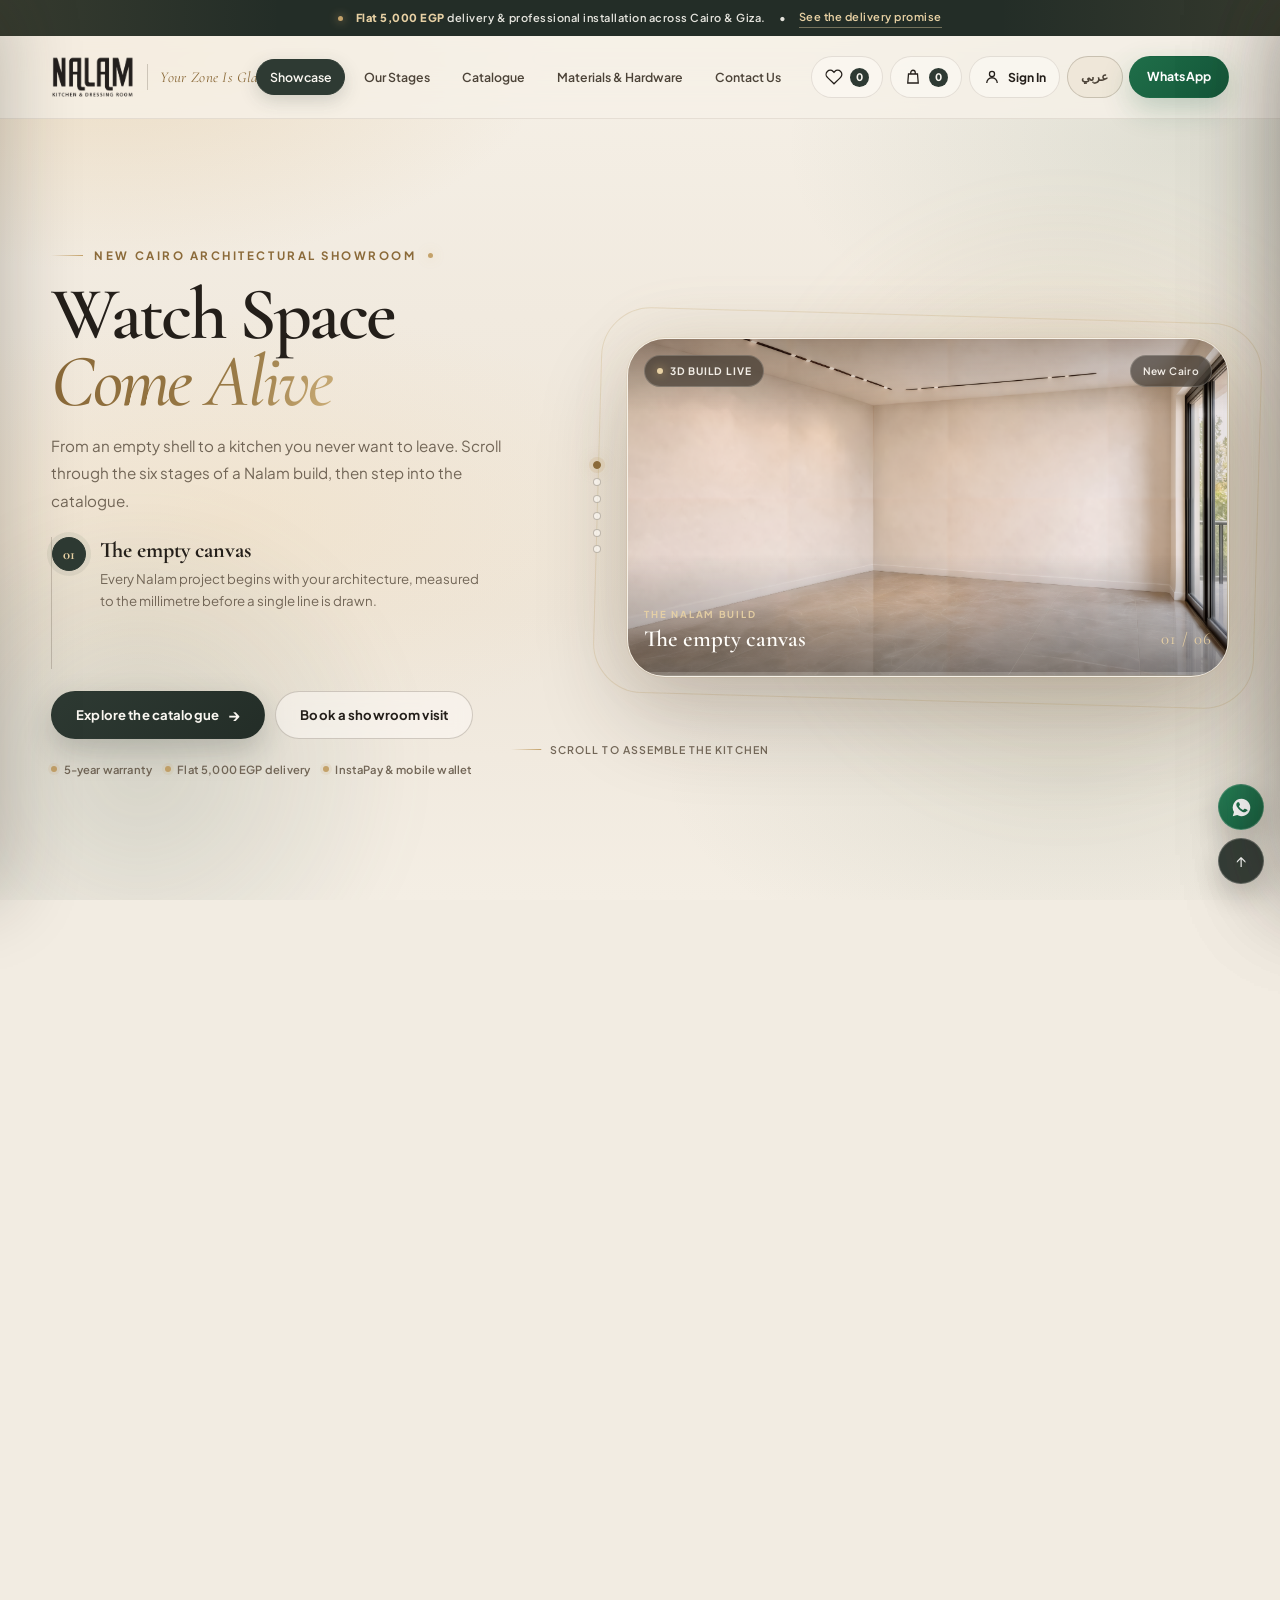
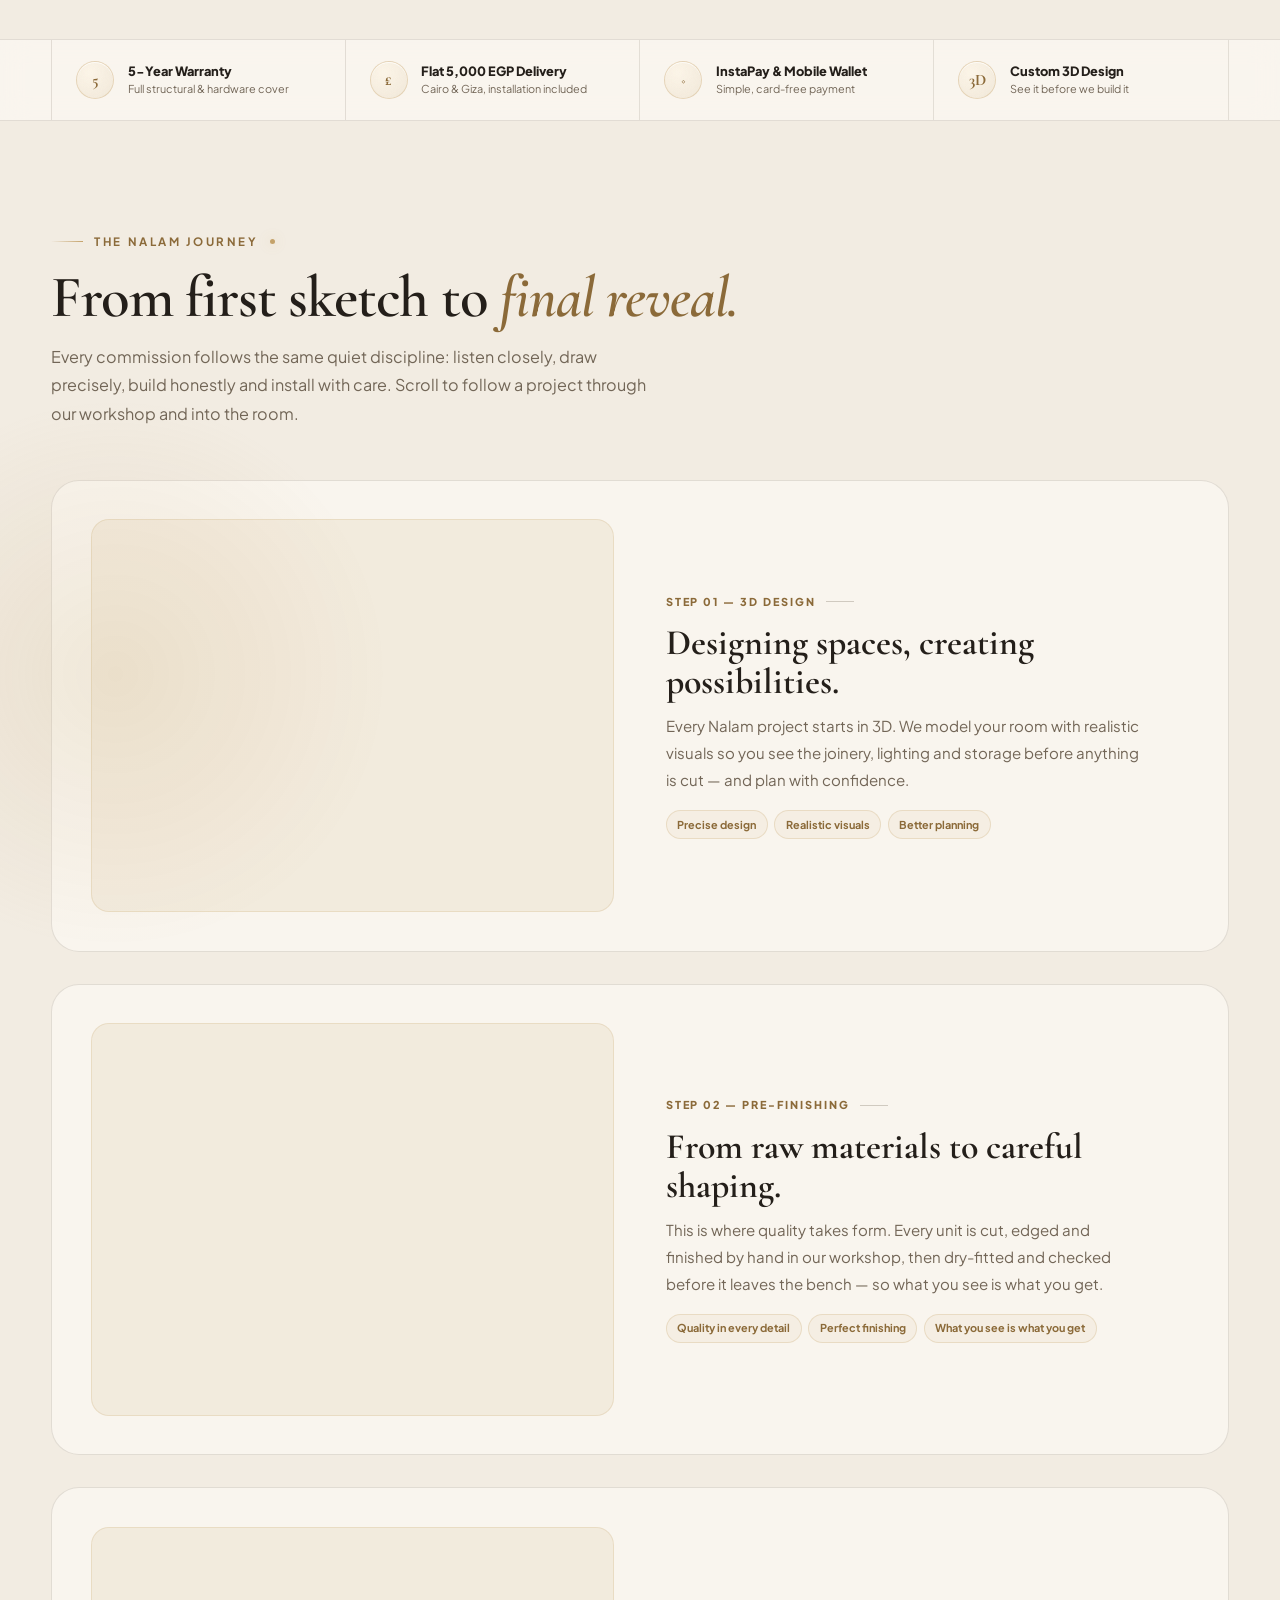
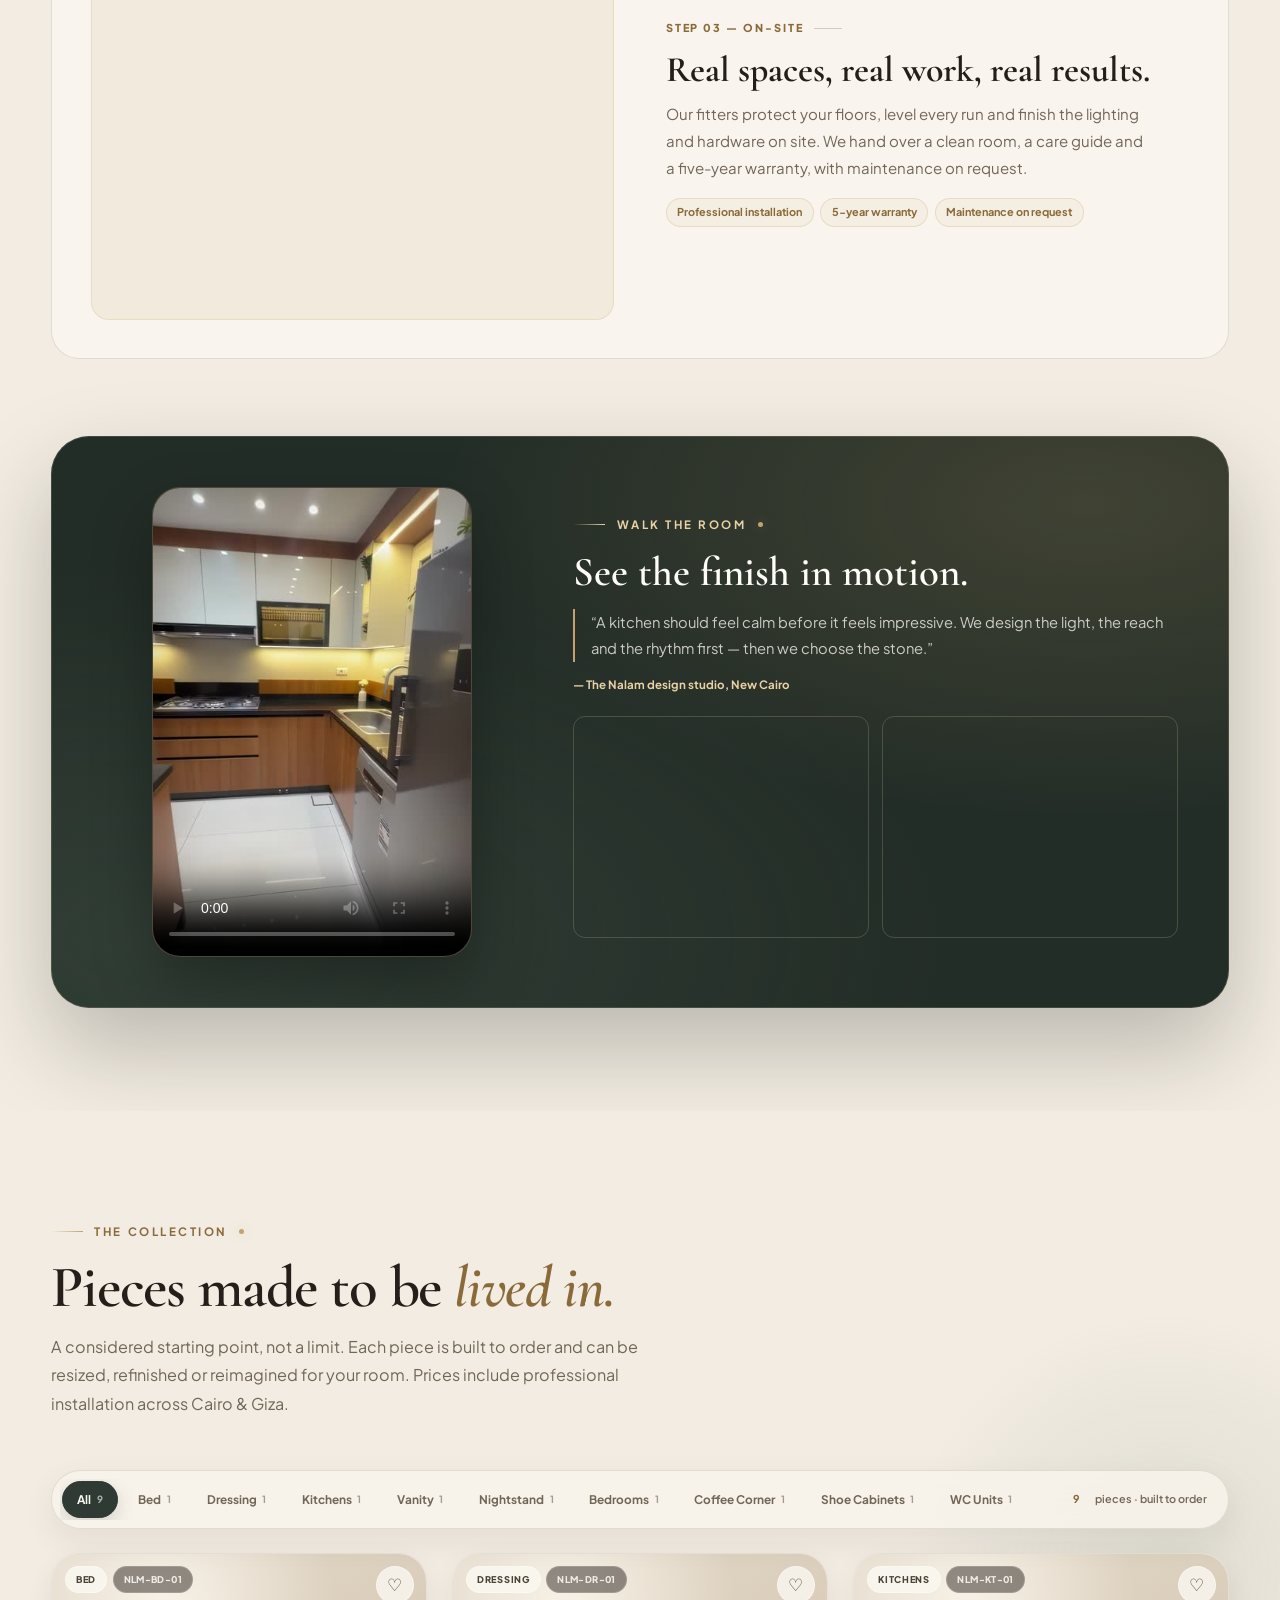
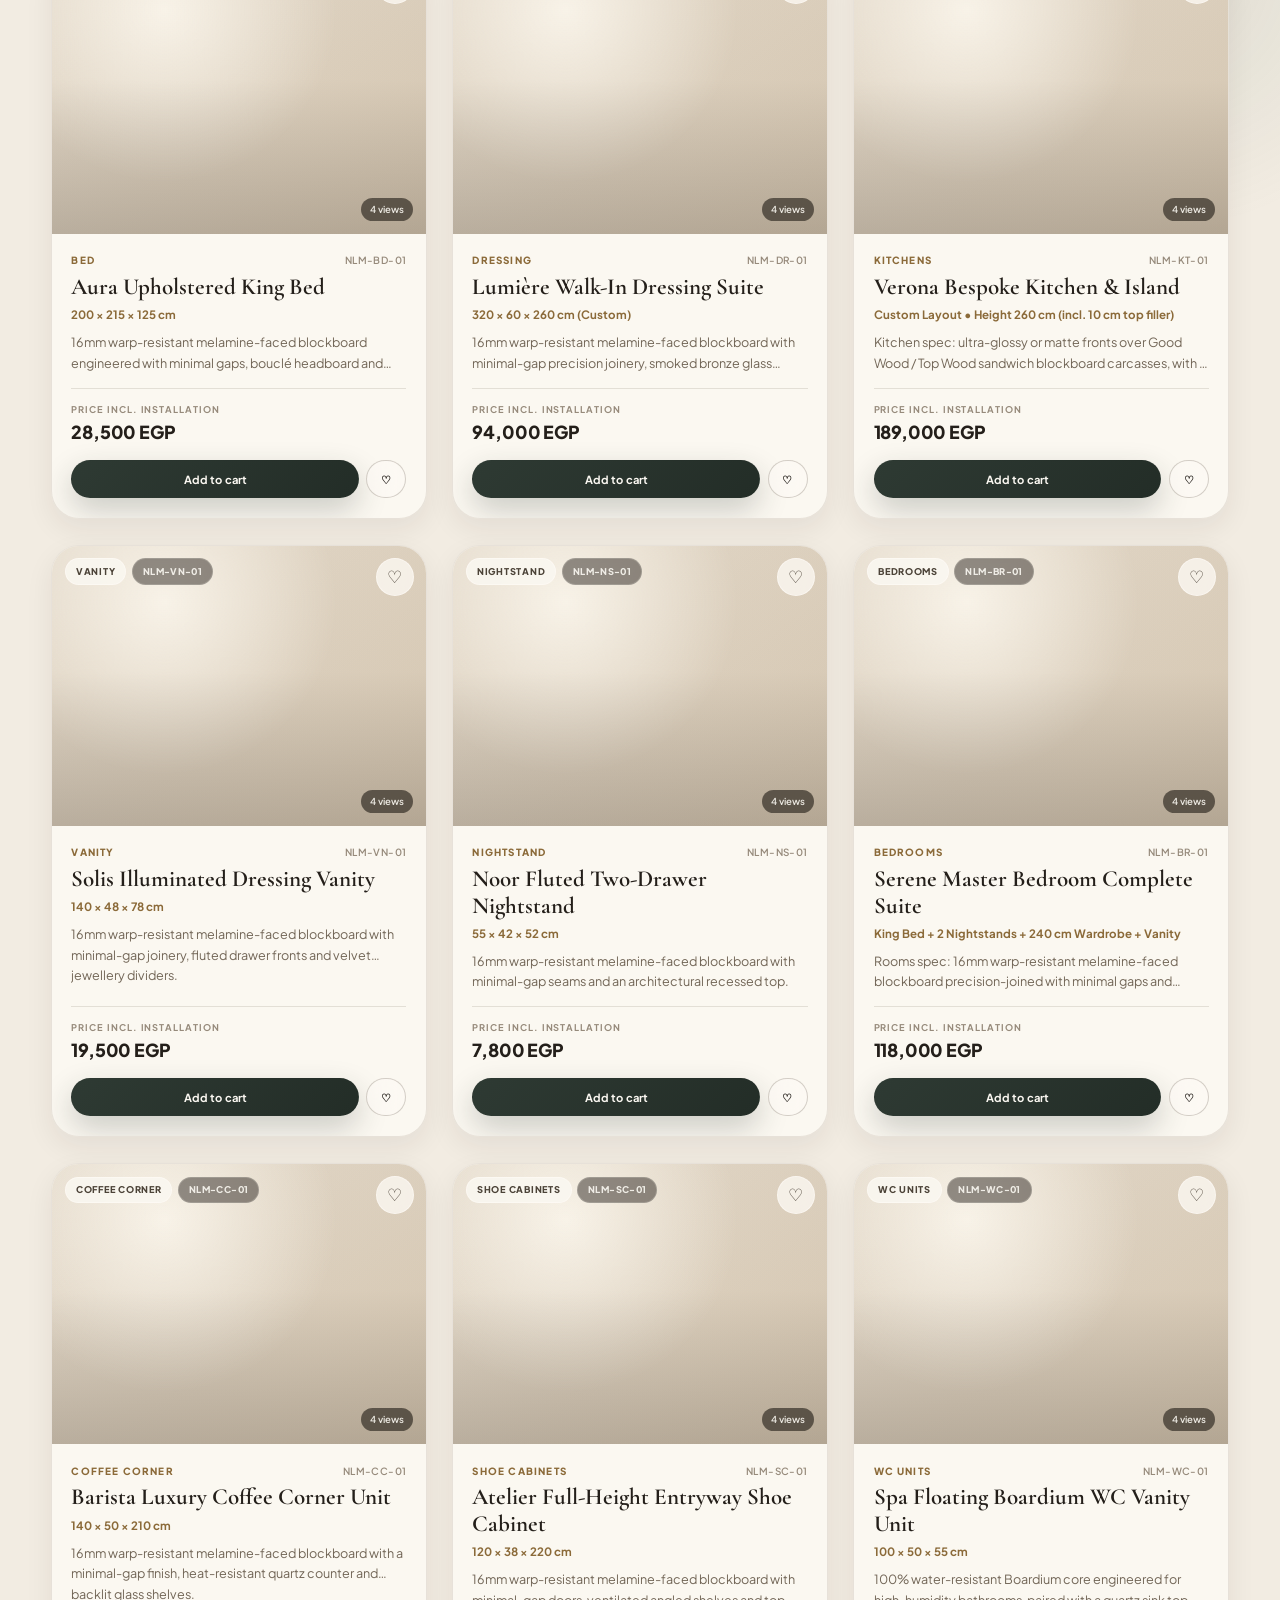
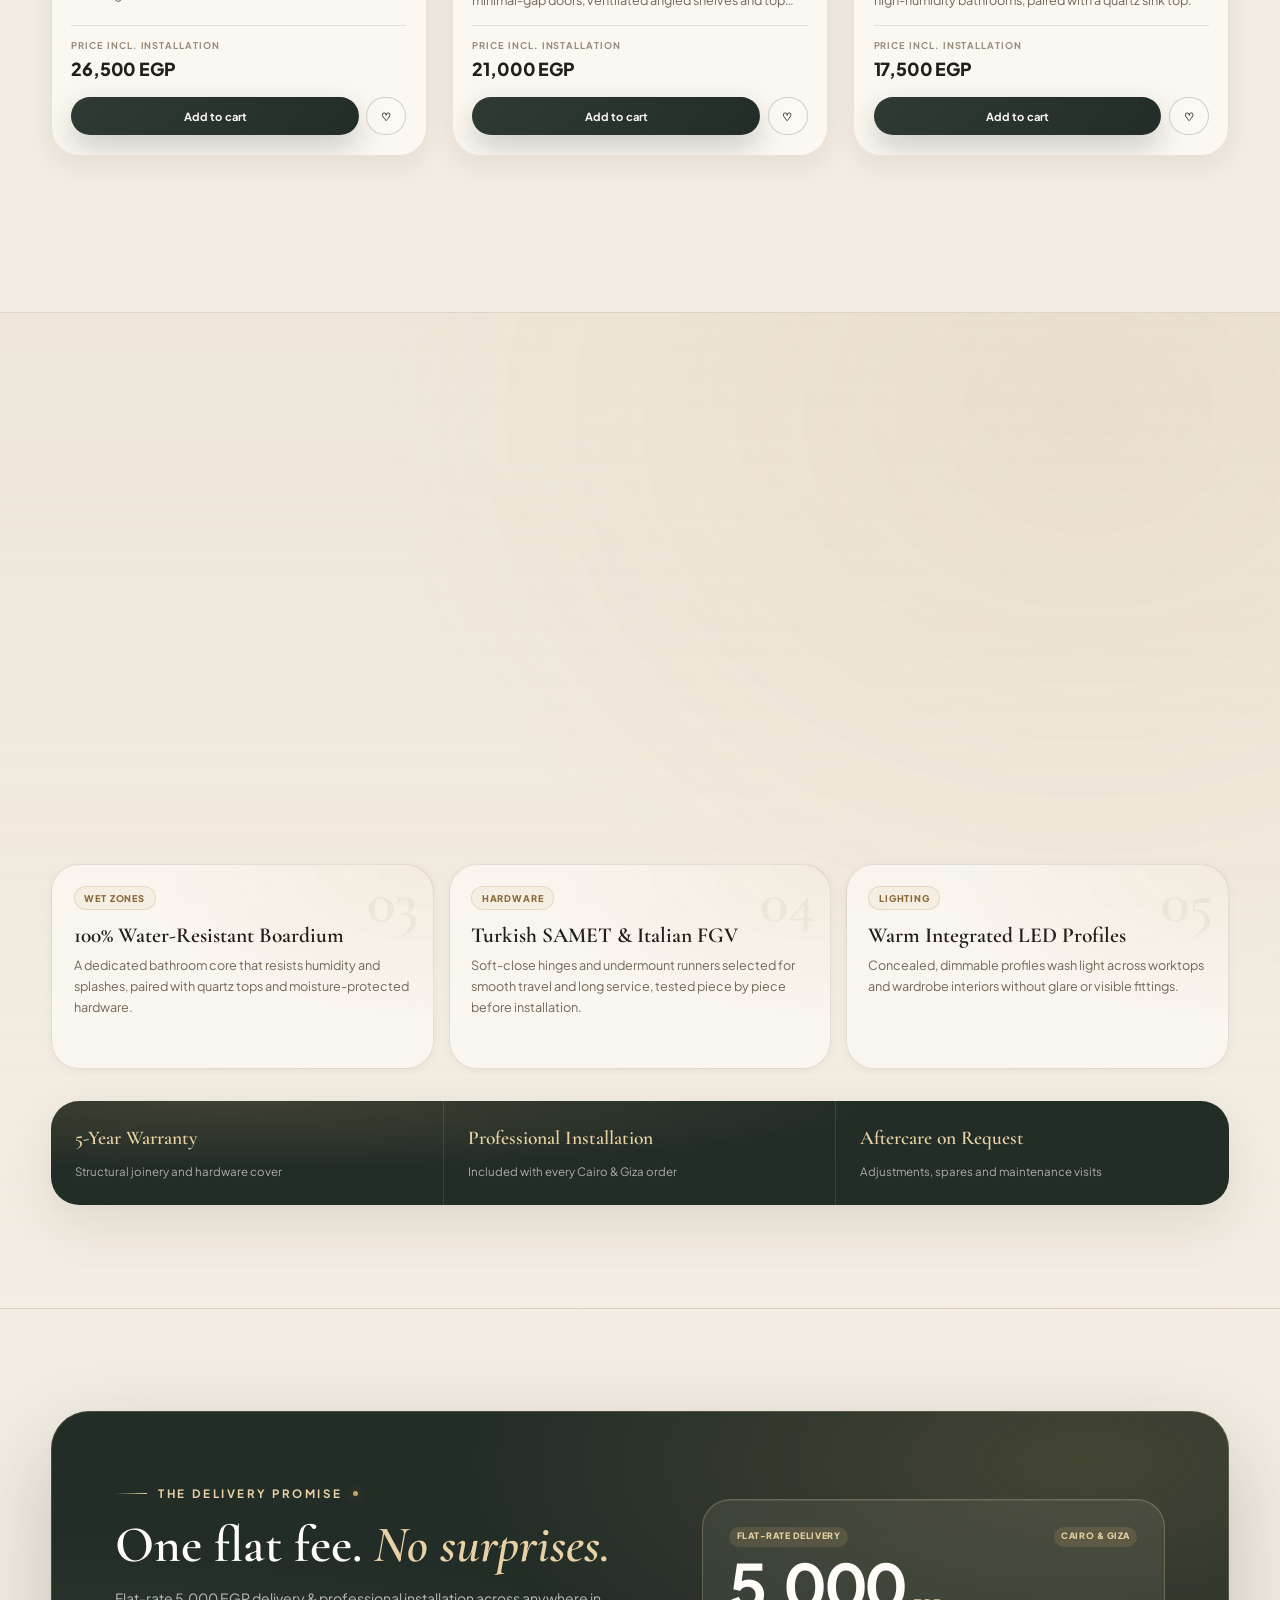
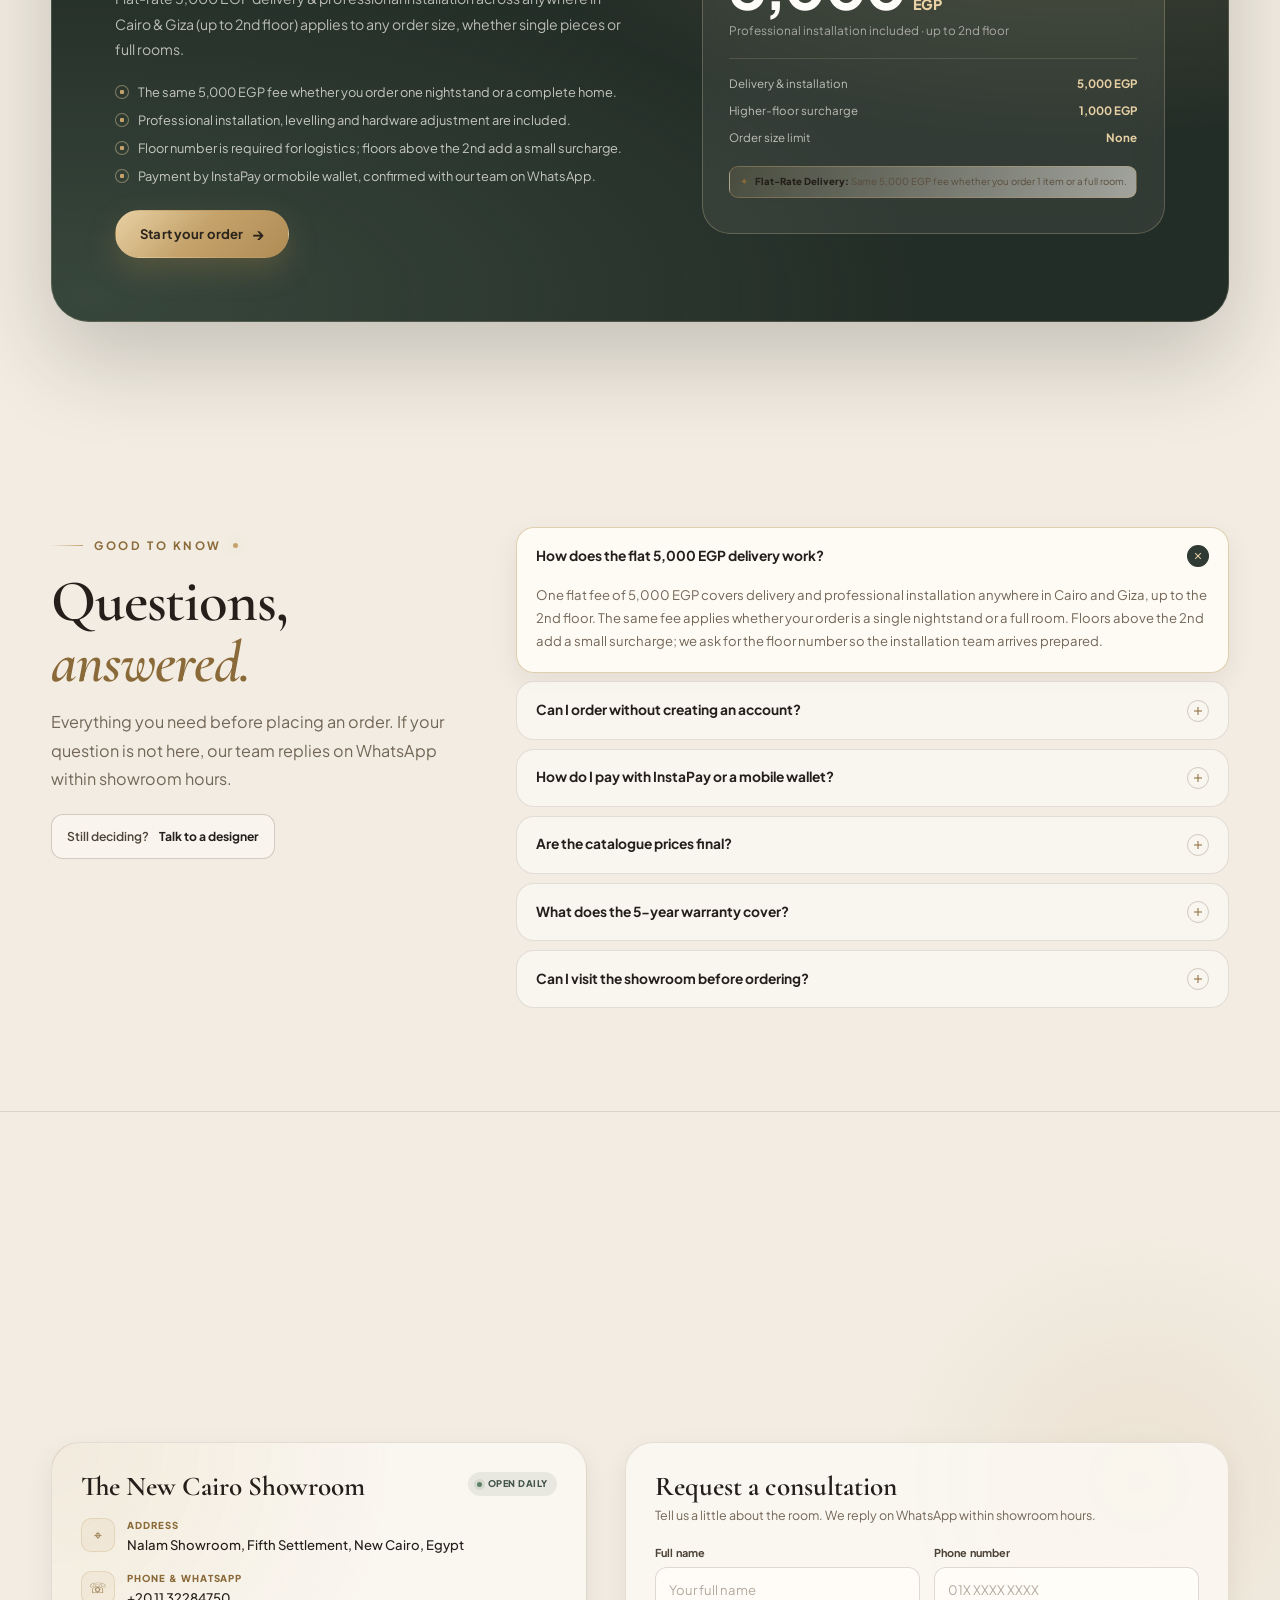
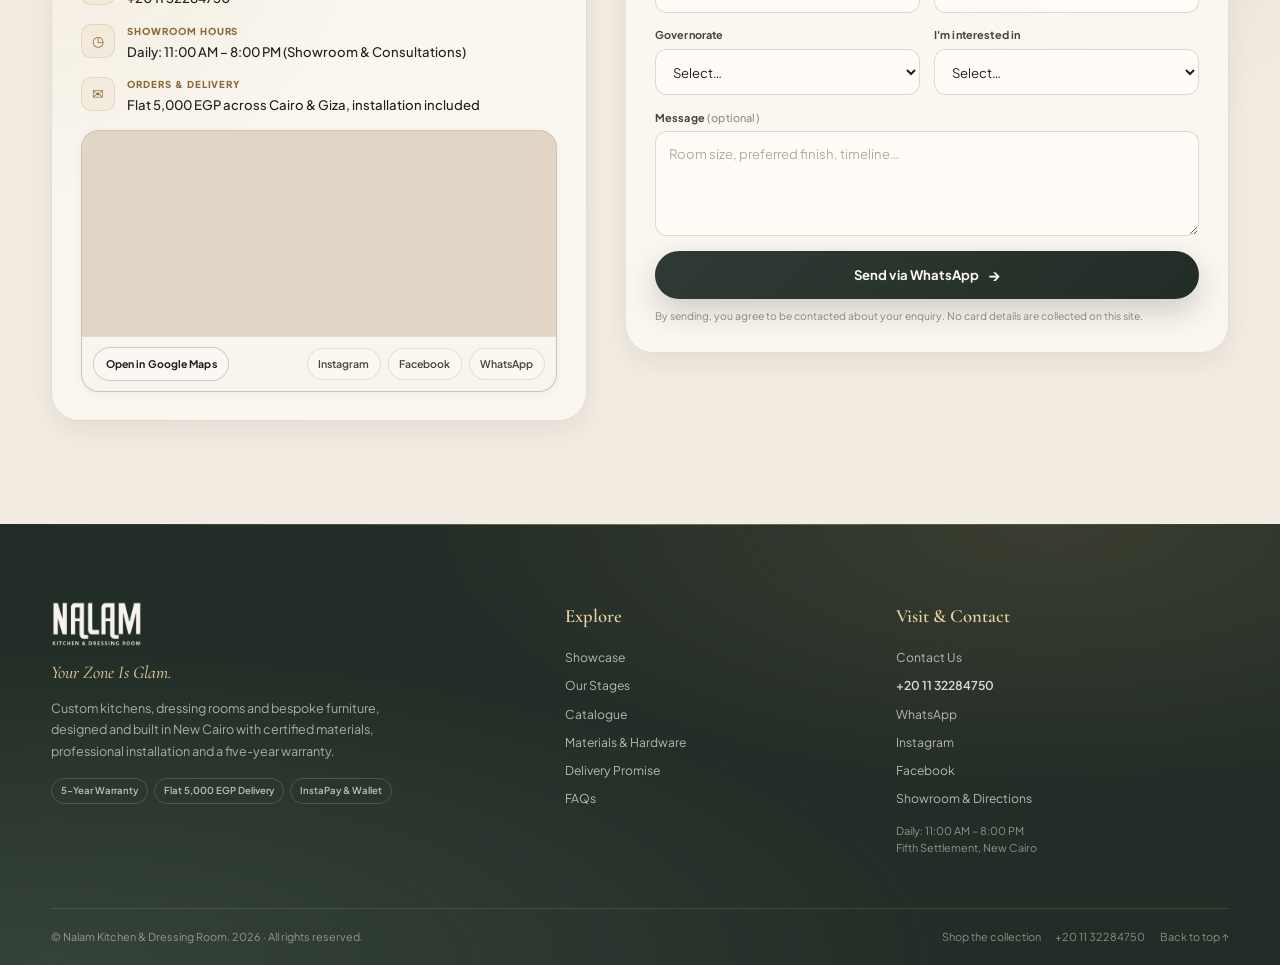
==== commit 15cdffd8: "l" ====
--- a/index.html
+++ b/index.html
@@ -4,815 +4,1199 @@
   <meta charset="UTF-8">
   <meta name="viewport" content="width=device-width, initial-scale=1.0">
   <title>Nalam — Custom Kitchens, Dressing Rooms &amp; Luxury Furniture | New Cairo</title>
-  <meta name="description" content="Nalam — Your Zone Is Glam. Luxury custom kitchens, dressing rooms, and bespoke furniture crafted in New Cairo, Egypt with Good Wood, Boardium, SAMET, and FGV hardware.">
-
-  <!-- OpenGraph / Social Link Preview -->
+  <meta name="description" content="Nalam crafts luxury custom kitchens, dressing rooms and bespoke furniture in New Cairo. Flat 5,000 EGP delivery and professional installation across Cairo and Giza, with a 5-year warranty.">
+  <meta name="robots" content="index, follow">
+  <meta name="theme-color" content="#F2ECE2">
+  <link rel="canonical" href="https://mody13255.github.io/Nalam-website/">
+  <link rel="icon" type="image/png" href="assets/logo.png">
+  <link rel="apple-touch-icon" href="assets/logo.png">
+  <link rel="preconnect" href="https://fonts.googleapis.com">
+  <link rel="preconnect" href="https://fonts.gstatic.com" crossorigin>
+  <link href="https://fonts.googleapis.com/css2?family=Amiri:wght@400;700&family=Cairo:wght@400;500;600;700;800&family=Cormorant+Garamond:ital,wght@0,500;0,600;0,700;1,400;1,500;1,600&family=Plus+Jakarta+Sans:wght@400;500;600;700;800&display=swap" rel="stylesheet">
+  <link rel="preload" as="image" href="assets/room-empty.jpg" fetchpriority="high">
+  <link rel="stylesheet" href="css/style.css">
+
   <meta property="og:type" content="website">
-  <meta property="og:site_name" content="Nalam — Kitchen &amp; Dressing Room">
-  <meta property="og:title" content="Nalam — Luxury Custom Kitchens, Dressing Rooms &amp; Furniture | New Cairo">
-  <meta property="og:description" content="Your Zone Is Glam. Architectural kitchens, walk-in dressing rooms &amp; bespoke furniture in New Cairo with 5-year warranty and flat-rate 5,000 EGP Cairo &amp; Giza delivery.">
-  <meta property="og:image" content="assets/room-furnished.jpg">
+  <meta property="og:site_name" content="Nalam Kitchen &amp; Dressing Room">
+  <meta property="og:locale" content="en_US">
+  <meta property="og:locale:alternate" content="ar_EG">
+  <meta property="og:title" content="Nalam — Your Zone Is Glam. Custom Kitchens &amp; Dressing Rooms">
+  <meta property="og:description" content="Bespoke kitchens, dressing rooms and luxury furniture crafted in New Cairo. Flat 5,000 EGP delivery and installation across Cairo and Giza. 5-year warranty.">
+  <meta property="og:url" content="https://mody13255.github.io/Nalam-website/">
+  <meta property="og:image" content="https://mody13255.github.io/Nalam-website/assets/og-nalam.jpg">
+  <meta property="og:image:secure_url" content="https://mody13255.github.io/Nalam-website/assets/og-nalam.jpg">
   <meta property="og:image:width" content="1200">
   <meta property="og:image:height" content="630">
-  <meta property="og:url" content="https://nalam.eg/">
-  <meta property="og:locale" content="en_US">
-  <meta property="og:locale:alternate" content="ar_EG">
-
-  <!-- Twitter / X Card Preview -->
+  <meta property="og:image:alt" content="Nalam completed sage green kitchen with marble island and warm lighting in New Cairo">
+  <meta property="og:phone_number" content="+20 11 32284750">
   <meta name="twitter:card" content="summary_large_image">
-  <meta name="twitter:title" content="Nalam — Luxury Custom Kitchens &amp; Dressing Rooms | New Cairo">
-  <meta name="twitter:description" content="Bespoke architectural kitchens, dressing rooms &amp; custom cabinetry crafted in New Cairo with certified materials and 5-year warranty.">
-  <meta name="twitter:image" content="assets/room-furnished.jpg">
-
-  <link rel="preconnect" href="https://fonts.googleapis.com">
-  <link rel="preconnect" href="https://fonts.gstatic.com" crossorigin>
-  <link href="https://fonts.googleapis.com/css2?family=Amiri:wght@400;700&family=Cairo:wght@400;500;600;700&family=Cormorant+Garamond:ital,wght@0,500;0,600;0,700;1,400;1,600&family=Plus+Jakarta+Sans:wght@400;500;600;700&display=swap" rel="stylesheet">
-  <link rel="stylesheet" href="css/style.css">
-  <!-- Meta Pixel Code (Replace YOUR_PIXEL_ID_HERE with your live Meta Pixel ID) -->
+  <meta name="twitter:title" content="Nalam — Your Zone Is Glam.">
+  <meta name="twitter:description" content="Custom kitchens, dressing rooms and bespoke furniture from New Cairo. Flat 5,000 EGP delivery and installation across Cairo and Giza.">
+  <meta name="twitter:image" content="https://mody13255.github.io/Nalam-website/assets/og-nalam.jpg">
+  <meta name="twitter:image:alt" content="Nalam completed sage green kitchen with marble island and warm lighting">
+
   <script>
-    !function(f,b,e,v,n,t,s)
-    {if(f.fbq)return;n=f.fbq=function(){n.callMethod?
-    n.callMethod.apply(n,arguments):n.queue.push(arguments)};
-    if(!f._fbq)f._fbq=n;n.push=n;n.loaded=!0;n.version='2.0';
-    n.queue=[];t=b.createElement(e);t.async=!0;
-    t.src=v;s=b.getElementsByTagName(e)[0];
-    s.parentNode.insertBefore(t,s)}(window, document,'script',
-    'https://connect.facebook.net/en_US/fbevents.js');
-    // Replace 'YOUR_PIXEL_ID_HERE' below with your actual 15-16 digit Meta Pixel ID
-    fbq('init', 'YOUR_PIXEL_ID_HERE');
-    fbq('track', 'PageView');
+    !function(f,b,e,v,n,t,s){if(f.fbq)return;n=f.fbq=function(){n.callMethod?n.callMethod.apply(n,arguments):n.queue.push(arguments)};if(!f._fbq)f._fbq=n;n.push=n;n.loaded=!0;n.version='2.0';n.queue=[];t=b.createElement(e);t.async=!0;t.src=v;s=b.getElementsByTagName(e)[0];s.parentNode.insertBefore(t,s)}(window,document,'script','https://connect.facebook.net/en_US/fbevents.js');
+    window.NALAM_META_PIXEL_ID = 'YOUR_PIXEL_ID_HERE';
+    window.NALAM_PIXEL_READY = false;
+    if (window.NALAM_META_PIXEL_ID && window.NALAM_META_PIXEL_ID !== 'YOUR_PIXEL_ID_HERE') {
+      fbq('init', window.NALAM_META_PIXEL_ID);
+      fbq('track', 'PageView');
+      window.NALAM_PIXEL_READY = true;
+    }
   </script>
-  <noscript>
-    <img height="1" width="1" style="display:none" alt=""
-         src="https://www.facebook.com/tr?id=YOUR_PIXEL_ID_HERE&amp;ev=PageView&amp;noscript=1">
-  </noscript>
-  <!-- End Meta Pixel Code -->
+
+  <script type="application/ld+json">
+  {
+    "@context": "https://schema.org",
+    "@type": "FurnitureStore",
+    "name": "Nalam Kitchen & Dressing Room",
+    "alternateName": "نالام",
+    "url": "https://mody13255.github.io/Nalam-website/",
+    "image": "https://mody13255.github.io/Nalam-website/assets/og-nalam.jpg",
+    "logo": "https://mody13255.github.io/Nalam-website/assets/logo.png",
+    "description": "Custom kitchens, dressing rooms and bespoke furniture crafted in New Cairo with certified materials and a 5-year warranty.",
+    "telephone": "+201132284750",
+    "priceRange": "EGP 7,800 – EGP 189,000",
+    "currenciesAccepted": "EGP",
+    "paymentAccepted": "InstaPay, Mobile Wallet",
+    "address": {
+      "@type": "PostalAddress",
+      "addressLocality": "New Cairo",
+      "addressRegion": "Cairo Governorate",
+      "addressCountry": "EG"
+    },
+    "sameAs": [
+      "https://www.instagram.com/nalam.kitchen.dressingroom/",
+      "https://www.facebook.com/Nalam.KnD"
+    ],
+    "openingHoursSpecification": {
+      "@type": "OpeningHoursSpecification",
+      "dayOfWeek": ["Monday", "Tuesday", "Wednesday", "Thursday", "Friday", "Saturday", "Sunday"],
+      "opens": "11:00",
+      "closes": "20:00"
+    }
+  }
+  </script>
 </head>
 <body>
-  <!-- Ambient Pebble & Champagne Floating Glow Layer -->
-  <div class="ambient-glow-canvas" aria-hidden="true">
-    <div class="glow-orb glow-orb-1"></div>
-    <div class="glow-orb glow-orb-2"></div>
-    <div class="glow-orb glow-orb-3"></div>
-  </div>
-  <!-- Sticky Pebble-Glass Header -->
+
+  <a class="skip-link" href="#main">Skip to content</a>
+
   <header class="site-header" id="top">
+    <div class="announcement">
+      <div class="container announcement-inner">
+        <span class="announcement-dot" aria-hidden="true"></span>
+        <span data-i18n="announcement_text"><strong>Flat 5,000 EGP</strong> delivery &amp; professional installation across Cairo &amp; Giza.</span>
+        <span class="desktop-only" aria-hidden="true">•</span>
+        <a href="#delivery" class="announcement-link" data-i18n="announcement_link">See the delivery promise</a>
+      </div>
+    </div>
     <div class="container header-inner">
-      <div style="display:flex;align-items:center;gap:0.65rem;">
-        <button type="button" class="menu-btn" id="mobileMenuBtn" aria-label="Open Menu" aria-expanded="false">&#9776;</button>
-        <a href="#top" class="brand-lockup" aria-label="Nalam Home">
-          <img src="assets/logo.png" alt="Nalam — Kitchen &amp; Dressing Room" class="brand-logo">
+      <div class="header-start">
+        <button type="button" class="menu-btn" id="mobileMenuBtn" aria-label="Open menu" aria-expanded="false" aria-controls="mobileDrawer">
+          <span aria-hidden="true">☰</span>
+        </button>
+        <a href="#top" class="brand-lockup" aria-label="Nalam home">
+          <img src="assets/logo.png" alt="Nalam — Kitchen &amp; Dressing Room" class="brand-logo" width="433" height="220">
           <span class="brand-divider" aria-hidden="true"></span>
           <span class="brand-slogan">Your Zone Is Glam.</span>
         </a>
       </div>
 
-      <nav aria-label="Primary Navigation">
+      <nav aria-label="Primary navigation">
         <ul class="nav-links">
-          <li><a href="#showcase" data-i18n="nav_showcase">Showcase</a></li>
-          <li><a href="#catalogue" data-i18n="nav_catalogue">Catalogue</a></li>
-          <li><a href="#materials" data-i18n="nav_materials">Materials &amp; Hardware</a></li>
-          <li><a href="payment.html" class="" data-i18n="nav_payment">Payment &amp; Tracking</a></li>
-          <li><a href="account.html" class="" data-i18n="nav_account">Account Hub</a></li>
-          <li><a href="#contact" class="" data-i18n="nav_contact">Contact Us</a></li>
+          <li><a href="#showcase" class="active" data-nav="showcase" data-i18n="nav_showcase">Showcase</a></li>
+          <li><a href="#stages" data-nav="stages" data-i18n="nav_stages">Our Stages</a></li>
+          <li><a href="#catalogue" data-nav="catalogue" data-i18n="nav_catalogue">Catalogue</a></li>
+          <li><a href="#materials" data-nav="materials" data-i18n="nav_materials">Materials &amp; Hardware</a></li>
+          <li><a href="#contact" data-nav="contact" data-i18n="nav_contact">Contact Us</a></li>
         </ul>
       </nav>
 
       <div class="header-actions">
-        <button type="button" class="btn-icon" data-open-wishlist aria-label="Wishlist">
-          <span>&#9825;</span>
+        <button type="button" class="icon-btn" data-open-wishlist aria-label="Open wishlist">
+          <svg class="icon" width="18" height="18" viewBox="0 0 24 24" fill="none" stroke="currentColor" stroke-width="1.7" aria-hidden="true"><path d="M20.8 4.6a5.5 5.5 0 0 0-7.8 0L12 5.7l-1.1-1.1a5.5 5.5 0 0 0-7.8 7.8l1.1 1.1L12 21l7.8-7.5 1.1-1.1a5.5 5.5 0 0 0-.1-7.8Z"/></svg>
           <span class="badge-count" data-wish-badge>0</span>
         </button>
-        <button type="button" class="btn-icon" data-open-cart aria-label="Shopping Cart">
-          <span>&#128717;</span>
+        <button type="button" class="icon-btn" data-open-cart aria-label="Open shopping cart">
+          <svg class="icon" width="18" height="18" viewBox="0 0 24 24" fill="none" stroke="currentColor" stroke-width="1.7" aria-hidden="true"><path d="M6 8h12l1 12H5L6 8Z"/><path d="M9 8V6a3 3 0 0 1 6 0v2"/></svg>
           <span class="badge-count" data-cart-badge>0</span>
         </button>
-        <button type="button" class="btn-icon" data-open-auth aria-label="Account">
-          <span data-header-avatar>&#128100;</span>
-          <span class="btn-icon-label" data-account-label>Sign In</span>
+        <button type="button" class="icon-btn" data-open-auth aria-label="Open account">
+          <svg class="icon" width="18" height="18" viewBox="0 0 24 24" fill="none" stroke="currentColor" stroke-width="1.7" aria-hidden="true"><circle cx="12" cy="8" r="3.4"/><path d="M5 20a7 7 0 0 1 14 0"/></svg>
+          <span class="icon-btn-label" data-account-label>Sign In</span>
         </button>
-        <button type="button" class="lang-toggle" data-lang-toggle aria-label="Switch Language">
+        <button type="button" class="lang-toggle" data-lang-toggle aria-label="Switch language">
           <span data-i18n="lang_btn">عربي</span>
         </button>
         <a href="https://wa.me/201132284750" target="_blank" rel="noopener noreferrer" class="btn btn-wa header-wa" data-i18n="nav_wa">WhatsApp</a>
       </div>
     </div>
-    <div class="page-scroll-bar" id="pageScrollBar"></div>
   </header>
 
-  <!-- Mobile Drawer -->
   <div class="mobile-drawer-backdrop" id="mobileDrawerBackdrop"></div>
-  <aside class="mobile-drawer" id="mobileDrawer" aria-label="Mobile Navigation">
+  <aside class="mobile-drawer" id="mobileDrawer" aria-label="Mobile navigation" aria-hidden="true">
     <div class="mobile-drawer-head">
-      <img src="assets/logo.png" alt="Nalam" style="height:34px;width:auto;">
-      <button type="button" class="drawer-close-btn" id="mobileDrawerCloseBtn" aria-label="Close Menu">&times;</button>
-    </div>
-    <ul>
-      <li><a href="#showcase" data-i18n="nav_showcase">Showcase</a></li>
-      <li><a href="#stages" data-i18n="nav_stages">Our Stages</a></li>
-      <li><a href="#catalogue" data-i18n="nav_catalogue">Catalogue</a></li>
-      <li><a href="#materials" data-i18n="nav_materials">Materials &amp; Hardware</a></li>
-      <li><a href="payment.html" data-i18n="nav_payment">Payment &amp; Tracking</a></li>
-      <li><a href="account.html" data-i18n="nav_account">Account Hub</a></li>
-      <li><a href="#contact" data-i18n="nav_contact">Contact Us</a></li>
-    </ul>
-    <button type="button" class="btn btn-outline" style="width:100%;" data-open-auth>
-      <span data-account-label>Sign In</span>
-    </button>
-    <a href="https://wa.me/201132284750" target="_blank" rel="noopener noreferrer" class="btn btn-wa" style="width:100%;" data-i18n="nav_wa">WhatsApp</a>
+      <img src="assets/logo.png" alt="Nalam" width="433" height="220">
+      <button type="button" class="drawer-close" id="mobileDrawerCloseBtn" aria-label="Close menu">&times;</button>
+    </div>
+    <nav aria-label="Mobile primary navigation">
+      <ul class="mobile-drawer-links">
+        <li><a href="#showcase" data-i18n="nav_showcase">Showcase</a></li>
+        <li><a href="#stages" data-i18n="nav_stages">Our Stages</a></li>
+        <li><a href="#catalogue" data-i18n="nav_catalogue">Catalogue</a></li>
+        <li><a href="#materials" data-i18n="nav_materials">Materials &amp; Hardware</a></li>
+        <li><a href="#delivery" data-i18n="nav_delivery">Delivery Promise</a></li>
+        <li><a href="#contact" data-i18n="nav_contact">Contact Us</a></li>
+      </ul>
+    </nav>
+    <div class="mobile-drawer-actions">
+      <button type="button" class="btn btn-outline btn-block" data-open-auth>
+        <span data-account-label>Sign In</span>
+      </button>
+      <button type="button" class="btn btn-outline btn-block" data-open-wishlist>
+        <span data-i18n="nav_wishlist">Wishlist</span>
+      </button>
+      <a href="https://wa.me/201132284750" target="_blank" rel="noopener noreferrer" class="btn btn-wa btn-block" data-i18n="nav_wa">WhatsApp</a>
+    </div>
+    <div class="mobile-drawer-meta">
+      <a href="tel:+201132284750" dir="ltr">+20 11 32284750</a>
+      <span data-config-hours>Daily: 11:00 AM – 8:00 PM (Showroom &amp; Consultations)</span>
+    </div>
   </aside>
 
-  <!-- Side-by-Side Scroll-Reveal Kitchen Transformation (Eager-Loaded 6 Stages) -->
-  <section id="showcase" class="hero-scroll-track">
-    <div class="hero-sticky">
-      <div class="hero-split-grid">
-        <div class="hero-narrative-col">
+  <main id="main">
+
+    <section id="showcase" class="hero-scroll-track" aria-label="Nalam kitchen design journey">
+      <div class="hero-sticky">
+        <div class="hero-shell">
+          <div class="hero-grid">
+            <div class="hero-copy">
+              <div class="eyebrow hero-eyebrow" data-i18n="hero_eyebrow">NEW CAIRO ARCHITECTURAL SHOWROOM</div>
+              <h1 class="hero-title">
+                <span data-i18n="hero_title_1">Watch Space</span>
+                <em data-i18n="hero_title_em">Come Alive</em>
+              </h1>
+              <p class="hero-lead" data-i18n="hero_lead">From an empty shell to a kitchen you never want to leave. Scroll through the six stages of a Nalam build, then step into the catalogue.</p>
+
+              <div class="hero-chapters" id="heroChapters">
+                <article class="hero-chapter active" data-chapter="0">
+                  <span class="chapter-index">01</span>
+                  <div class="chapter-body">
+                    <h2 data-i18n="hero_stage_0_title">The empty canvas</h2>
+                    <p data-i18n="hero_stage_0_desc">Every Nalam project begins with your architecture, measured to the millimetre before a single line is drawn.</p>
+                  </div>
+                </article>
+                <article class="hero-chapter" data-chapter="1">
+                  <span class="chapter-index">02</span>
+                  <div class="chapter-body">
+                    <h2 data-i18n="hero_stage_1_title">The base takes shape</h2>
+                    <p data-i18n="hero_stage_1_desc">Moisture-ready carcasses and precision base units are set, levelled and aligned to the room.</p>
+                  </div>
+                </article>
+                <article class="hero-chapter" data-chapter="2">
+                  <span class="chapter-index">03</span>
+                  <div class="chapter-body">
+                    <h2 data-i18n="hero_stage_2_title">Full-height architecture</h2>
+                    <p data-i18n="hero_stage_2_desc">Tall towers and full-height storage create a seamless wall of cabinetry that works as hard as it looks.</p>
+                  </div>
+                </article>
+                <article class="hero-chapter" data-chapter="3">
+                  <span class="chapter-index">04</span>
+                  <div class="chapter-body">
+                    <h2 data-i18n="hero_stage_3_title">Upper cabinetry</h2>
+                    <p data-i18n="hero_stage_3_desc">Upper units and warm LED profiles layer depth and light across the kitchen, exactly as approved in 3D.</p>
+                  </div>
+                </article>
+                <article class="hero-chapter" data-chapter="4">
+                  <span class="chapter-index">05</span>
+                  <div class="chapter-body">
+                    <h2 data-i18n="hero_stage_4_title">The appliance fit-out</h2>
+                    <p data-i18n="hero_stage_4_desc">Integrated appliances, sink and hardware are fitted with millimetre tolerances and tested on site.</p>
+                  </div>
+                </article>
+                <article class="hero-chapter" data-chapter="5">
+                  <span class="chapter-index">06</span>
+                  <div class="chapter-body">
+                    <h2 data-i18n="hero_stage_5_title">The reveal</h2>
+                    <p data-i18n="hero_stage_5_desc">Sage matte, veined quartz and warm glow come together — a finished Nalam kitchen, ready to live in.</p>
+                  </div>
+                </article>
+              </div>
+
+              <div class="hero-actions">
+                <a href="#catalogue" class="btn btn-primary">
+                  <span data-i18n="hero_cta_cat">Explore the catalogue</span>
+                  <span class="arrow" aria-hidden="true">→</span>
+                </a>
+                <a href="#contact" class="btn btn-outline" data-i18n="hero_cta_book">Book a showroom visit</a>
+              </div>
+
+              <div class="trust-chips">
+                <span class="trust-chip" data-i18n="hero_chip_1">5-year warranty</span>
+                <span class="trust-chip" data-i18n="hero_chip_2">Flat 5,000 EGP delivery</span>
+                <span class="trust-chip" data-i18n="hero_chip_3">InstaPay &amp; mobile wallet</span>
+              </div>
+            </div>
+
+            <div class="hero-media">
+              <div class="room-stage-frame" id="roomStageFrame">
+                <img src="assets/Show Case 1.png" alt="Empty architectural room before a Nalam kitchen installation" class="room-layer base-layer" width="1280" height="720" loading="eager" decoding="async" fetchpriority="high">
+                <img src="assets/Show Case 2.png" alt="Nalam kitchen stage one with base cabinets installed" class="room-layer" data-stage="1" width="1280" height="720" loading="eager" decoding="async">
+                <img src="assets/Show Case 3.png" alt="Nalam kitchen stage two with full-height cabinetry" class="room-layer" data-stage="2" width="1280" height="720" loading="eager" decoding="async">
+                <img src="assets/Show Case 4.png" alt="Nalam kitchen stage three with upper cabinets" class="room-layer" data-stage="3" width="1280" height="720" loading="eager" decoding="async">
+                <img src="assets/Show Case 5.png" alt="Nalam kitchen stage four with appliances fitted" class="room-layer" data-stage="4" width="1280" height="720" loading="eager" decoding="async">
+                <img src="assets/Show Case 6.png" alt="Completed luxury Nalam kitchen with sage cabinetry and marble island" class="room-layer" data-stage="5" width="1280" height="720" loading="eager" decoding="async">
+                <span class="stage-badge" data-i18n="stage_live">3D build live</span>
+                <span class="stage-location" data-i18n="stage_location">New Cairo</span>
+                <div class="stage-caption">
+                  <div>
+                    <span class="stage-caption-kicker" data-i18n="stage_caption_kicker">THE NALAM BUILD</span>
+                    <span class="stage-caption-title" id="stageCaptionTitle">The empty canvas</span>
+                  </div>
+                  <span class="stage-counter" id="stageCounter">01 / 06</span>
+                </div>
+                <div class="stage-progress" aria-hidden="true"><div class="stage-progress-fill" id="stageProgressFill"></div></div>
+              </div>
+              <div class="hero-stage-dots" id="heroStageDots" aria-label="Jump to a build stage">
+                <button type="button" class="stage-dot active" data-stage-dot="0" aria-label="Go to stage 1"></button>
+                <button type="button" class="stage-dot" data-stage-dot="1" aria-label="Go to stage 2"></button>
+                <button type="button" class="stage-dot" data-stage-dot="2" aria-label="Go to stage 3"></button>
+                <button type="button" class="stage-dot" data-stage-dot="3" aria-label="Go to stage 4"></button>
+                <button type="button" class="stage-dot" data-stage-dot="4" aria-label="Go to stage 5"></button>
+                <button type="button" class="stage-dot" data-stage-dot="5" aria-label="Go to stage 6"></button>
+              </div>
+            </div>
+          </div>
+          <div class="hero-scroll-cue"><span data-i18n="hero_scroll_cue">Scroll to assemble the kitchen</span></div>
+        </div>
+      </div>
+    </section>
+
+    <section class="trust-strip" aria-label="Nalam service promises">
+      <div class="container trust-strip-inner">
+        <div class="trust-item">
+          <div class="trust-icon" aria-hidden="true">5</div>
+          <div class="trust-copy">
+            <strong data-i18n="trust_1_title">5-Year Warranty</strong>
+            <span data-i18n="trust_1_sub">Full structural &amp; hardware cover</span>
+          </div>
+        </div>
+        <div class="trust-item">
+          <div class="trust-icon" aria-hidden="true">₤</div>
+          <div class="trust-copy">
+            <strong data-i18n="trust_2_title">Flat 5,000 EGP Delivery</strong>
+            <span data-i18n="trust_2_sub">Cairo &amp; Giza, installation included</span>
+          </div>
+        </div>
+        <div class="trust-item">
+          <div class="trust-icon" aria-hidden="true">◇</div>
+          <div class="trust-copy">
+            <strong data-i18n="trust_3_title">InstaPay &amp; Mobile Wallet</strong>
+            <span data-i18n="trust_3_sub">Simple, card-free payment</span>
+          </div>
+        </div>
+        <div class="trust-item">
+          <div class="trust-icon" aria-hidden="true">3D</div>
+          <div class="trust-copy">
+            <strong data-i18n="trust_4_title">Custom 3D Design</strong>
+            <span data-i18n="trust_4_sub">See it before we build it</span>
+          </div>
+        </div>
+      </div>
+    </section>
+
+    <section class="process-section section-pad" id="stages">
+      <div class="container">
+        <div class="section-header reveal">
+          <div class="eyebrow" data-i18n="process_eyebrow">THE NALAM JOURNEY</div>
+          <h2 class="section-title" data-i18n="process_title">From first sketch to <em>final reveal.</em></h2>
+          <p class="section-lead" data-i18n="process_lead">Every commission follows the same quiet discipline: listen closely, draw precisely, build honestly and install with care. Scroll to follow a project through our workshop and into the room.</p>
+        </div>
+
+        <div class="process-carousel" id="processCarousel" role="region" aria-label="Our stages">
+          <article class="process-slide">
+            <div class="process-slide-media">
+              <img src="assets/stage 1.jpg" alt="Nalam 3D modelling and kitchen layout design" width="1024" height="1024" loading="lazy" decoding="async">
+            </div>
+            <div class="process-step">
+              <div class="step-number" data-i18n="process_step_1_num">STEP 01 — 3D DESIGN</div>
+              <h3 data-i18n="process_step_1_title">Designing spaces, creating possibilities.</h3>
+              <p data-i18n="process_step_1_desc">Every Nalam project starts in 3D. We model your room with realistic visuals so you see the joinery, lighting and storage before anything is cut — and plan with confidence.</p>
+              <div class="step-tags">
+                <span class="step-tag" data-i18n="process_tag_1a">Precise design</span>
+                <span class="step-tag" data-i18n="process_tag_1b">Realistic visuals</span>
+                <span class="step-tag" data-i18n="process_tag_1c">Better planning</span>
+              </div>
+            </div>
+          </article>
+          <article class="process-slide">
+            <div class="process-slide-media">
+              <img src="assets/stage 2.jpg" alt="Nalam pre-finishing stage with carefully shaped cabinetry" width="1280" height="960" loading="lazy" decoding="async">
+            </div>
+            <div class="process-step">
+              <div class="step-number" data-i18n="process_step_3_num">STEP 02 — PRE-FINISHING</div>
+              <h3 data-i18n="process_step_3_title">From raw materials to careful shaping.</h3>
+              <p data-i18n="process_step_3_desc">This is where quality takes form. Every unit is cut, edged and finished by hand in our workshop, then dry-fitted and checked before it leaves the bench — so what you see is what you get.</p>
+              <div class="step-tags">
+                <span class="step-tag" data-i18n="process_tag_3a">Quality in every detail</span>
+                <span class="step-tag" data-i18n="process_tag_3b">Perfect finishing</span>
+                <span class="step-tag" data-i18n="process_tag_3c">What you see is what you get</span>
+              </div>
+            </div>
+          </article>
+          <article class="process-slide">
+            <div class="process-slide-media">
+              <img src="assets/stage 3.jpg" alt="Nalam on-site installation of a finished kitchen" width="1280" height="720" loading="lazy" decoding="async">
+            </div>
+            <div class="process-step">
+              <div class="step-number" data-i18n="process_step_4_num">STEP 03 — ON-SITE</div>
+              <h3 data-i18n="process_step_4_title">Real spaces, real work, real results.</h3>
+              <p data-i18n="process_step_4_desc">Our fitters protect your floors, level every run and finish the lighting and hardware on site. We hand over a clean room, a care guide and a five-year warranty, with maintenance on request.</p>
+              <div class="step-tags">
+                <span class="step-tag" data-i18n="process_tag_4a">Professional installation</span>
+                <span class="step-tag" data-i18n="process_tag_4b">5-year warranty</span>
+                <span class="step-tag" data-i18n="process_tag_4c">Maintenance on request</span>
+              </div>
+            </div>
+          </article>
+        </div>
+
+        <div class="spotlight reveal">
+          <div class="spotlight-video-wrap">
+            <video controls playsinline preload="metadata" poster="assets/kitchen-walkthrough-poster.jpg" aria-label="Walkthrough of a completed Nalam kitchen">
+              <source src="assets/kitchen-walkthrough.mp4" type="video/mp4">
+              Your browser does not support the video element.
+            </video>
+          </div>
+          <div class="spotlight-content">
+            <div class="eyebrow" data-i18n="spotlight_eyebrow">WALK THE ROOM</div>
+            <h3 data-i18n="spotlight_title">See the finish in motion.</h3>
+            <p class="spotlight-quote" data-i18n="spotlight_quote">“A kitchen should feel calm before it feels impressive. We design the light, the reach and the rhythm first — then we choose the stone.”</p>
+            <div class="spotlight-credit" data-i18n="spotlight_credit">— The Nalam design studio, New Cairo</div>
+            <div class="spotlight-photos">
+              <button type="button" class="spotlight-photo" data-zoom-src="assets/project-kitchen-1.jpg" data-zoom-alt="Nalam kitchen with warm under-cabinet lighting">
+                <img src="assets/project-kitchen-1.jpg" alt="Nalam kitchen with warm under-cabinet lighting" width="640" height="480" loading="lazy" decoding="async">
+              </button>
+              <button type="button" class="spotlight-photo" data-zoom-src="assets/project-kitchen-2.jpg" data-zoom-alt="Nalam kitchen island and tall cabinetry">
+                <img src="assets/project-kitchen-2.jpg" alt="Nalam kitchen island and tall cabinetry" width="640" height="480" loading="lazy" decoding="async">
+              </button>
+            </div>
+          </div>
+        </div>
+      </div>
+    </section>
+
+    <section class="catalogue-section section-pad" id="catalogue">
+      <div class="container">
+        <div class="section-header reveal">
+          <div class="eyebrow" data-i18n="catalogue_eyebrow">THE COLLECTION</div>
+          <h2 class="section-title" data-i18n="catalogue_title">Pieces made to be <em>lived in.</em></h2>
+          <p class="section-lead" data-i18n="catalogue_lead">A considered starting point, not a limit. Each piece is built to order and can be resized, refinished or reimagined for your room. Prices include professional installation across Cairo &amp; Giza.</p>
+        </div>
+
+        <div class="catalogue-toolbar reveal">
+          <div class="filter-bar" id="filterBar" role="tablist" aria-label="Filter catalogue by category"></div>
+          <div class="catalogue-note"><strong data-catalogue-count>9</strong>&nbsp;<span data-i18n="catalogue_note">pieces · built to order</span></div>
+        </div>
+
+        <div class="catalogue-grid" id="catalogueGrid" aria-live="polite"></div>
+
+        <div class="catalogue-footnote reveal">
+          <span data-i18n="catalogue_foot_1">Every piece is made to order</span>
+          <span data-i18n="catalogue_foot_2">Custom sizes &amp; finishes</span>
+          <span data-i18n="catalogue_foot_3">Flat 5,000 EGP delivery</span>
+          <span data-i18n="catalogue_foot_4">5-year warranty</span>
+        </div>
+      </div>
+    </section>
+
+    <section class="materials-section section-pad" id="materials">
+      <div class="container">
+        <div class="section-header reveal">
+          <div class="eyebrow" data-i18n="materials_eyebrow">MATERIALS &amp; HARDWARE</div>
+          <h2 class="section-title" data-i18n="materials_title">The parts you <em>don't see.</em></h2>
+          <p class="section-lead" data-i18n="materials_lead">A beautiful door is easy. A cabinet that stays silent, straight and smooth after a decade is the real craft. This is what sits behind every Nalam finish.</p>
+        </div>
+
+        <div class="materials-grid">
+          <article class="material-card reveal">
+            <span class="material-num" aria-hidden="true">01</span>
+            <span class="material-scope" data-i18n="material_1_scope">KITCHENS</span>
+            <h3 data-i18n="material_1_title">Good Wood / Top Wood</h3>
+            <p data-i18n="material_1_desc">Precision-built white HPL kitchen cabinetry engineered from renowned Good Wood and Top Wood boards for lasting moisture resistance, structural stability, and a refined modern finish.</p>
+          </article>
+          <article class="material-card reveal">
+            <span class="material-num" aria-hidden="true">02</span>
+            <span class="material-scope" data-i18n="material_2_scope">BEDROOMS &amp; DRESSING</span>
+            <h3 data-i18n="material_2_title">16mm Warp-Resistant Blockboard</h3>
+            <p data-i18n="material_2_desc">Melamine-faced blockboard engineered with minimal gaps and a stable core, so long wardrobe runs stay true and doors keep their alignment.</p>
+          </article>
+          <article class="material-card reveal">
+            <span class="material-num" aria-hidden="true">03</span>
+            <span class="material-scope" data-i18n="material_3_scope">WET ZONES</span>
+            <h3 data-i18n="material_3_title">100% Water-Resistant Boardium</h3>
+            <p data-i18n="material_3_desc">A dedicated bathroom core that resists humidity and splashes, paired with quartz tops and moisture-protected hardware.</p>
+          </article>
+          <article class="material-card reveal">
+            <span class="material-num" aria-hidden="true">04</span>
+            <span class="material-scope" data-i18n="material_4_scope">HARDWARE</span>
+            <h3 data-i18n="material_4_title">Turkish SAMET &amp; Italian FGV</h3>
+            <p data-i18n="material_4_desc">Soft-close hinges and undermount runners selected for smooth travel and long service, tested piece by piece before installation.</p>
+          </article>
+          <article class="material-card reveal">
+            <span class="material-num" aria-hidden="true">05</span>
+            <span class="material-scope" data-i18n="material_5_scope">LIGHTING</span>
+            <h3 data-i18n="material_5_title">Warm Integrated LED Profiles</h3>
+            <p data-i18n="material_5_desc">Concealed, dimmable profiles wash light across worktops and wardrobe interiors without glare or visible fittings.</p>
+          </article>
+        </div>
+
+        <div class="warranty-strip reveal">
+          <div class="warranty-item">
+            <strong data-i18n="warranty_1_title">5-Year Warranty</strong>
+            <span data-i18n="warranty_1_sub">Structural joinery and hardware cover</span>
+          </div>
+          <div class="warranty-item">
+            <strong data-i18n="warranty_2_title">Professional Installation</strong>
+            <span data-i18n="warranty_2_sub">Included with every Cairo &amp; Giza order</span>
+          </div>
+          <div class="warranty-item">
+            <strong data-i18n="warranty_3_title">Aftercare on Request</strong>
+            <span data-i18n="warranty_3_sub">Adjustments, spares and maintenance visits</span>
+          </div>
+        </div>
+      </div>
+    </section>
+
+    <section class="delivery-section section-pad" id="delivery">
+      <div class="container">
+        <div class="delivery-panel reveal">
           <div>
-            <div class="eyebrow" data-i18n="hero_eyebrow">NEW CAIRO ARCHITECTURAL SHOWROOM</div>
-            <h1 class="hero-title">
-              <span data-i18n="hero_title_1">Watch Space</span>
-              <em data-i18n="hero_title_em">Come Alive</em>
-            </h1>
-          </div>
-
-          <div class="stage-story-card" aria-live="polite">
-            <div class="stage-story-top">
-              <span class="stage-step-pill" id="heroStageStep">Stage 01 • Architectural Canvas</span>
-              <span class="stage-counter-num" id="heroStageCounter">01 / 06</span>
-            </div>
-            <h2 class="stage-story-title" id="heroStageTitle">Raw Space, Measured to the Millimeter</h2>
-            <p class="stage-story-desc" id="heroStageDesc">Every Nalam kitchen begins with laser site measurements, plumbing and electrical mapping, and a 3D proportion study tailored to your room.</p>
-            <div class="stage-story-highlights" id="heroStageChips"></div>
-          </div>
-
-          <div class="stage-stepper" id="heroStageStepper" aria-label="Kitchen Assembly Stages"></div>
-
-          <div class="hero-cta-row">
-            <a href="#catalogue" class="btn btn-primary" data-i18n="hero_cta_cat">Explore Sales Catalogue</a>
-            <a href="#contact" class="btn btn-outline" data-i18n="hero_cta_book">Book Showroom Visit</a>
-          </div>
-
-          <div class="scroll-cue">
-            <span class="scroll-cue-line"></span>
-            <span data-i18n="hero_scroll_cue">Scroll to assemble each stage of the kitchen</span>
-          </div>
-        </div>
-
-        <div class="hero-visual-col">
-          <div class="room-stage-frame">
-            <span class="stage-visual-badge" id="stageVisualBadge">Stage 01 • Architectural Canvas</span>
-            <img src="assets/room-empty.jpg" alt="Empty Architectural Room" class="room-layer base-layer" loading="eager" fetchpriority="high" decoding="async">
-            <img src="assets/stage-1-base.jpg" alt="Kitchen Stage 1 — Base Carcasses" class="room-layer" data-stage="1" loading="eager" decoding="async">
-            <img src="assets/stage-2-tall.jpg" alt="Kitchen Stage 2 — Tall Pantry Units" class="room-layer" data-stage="2" loading="eager" decoding="async">
-            <img src="assets/stage-3-upper.jpg" alt="Kitchen Stage 3 — Upper Cabinetry" class="room-layer" data-stage="3" loading="eager" decoding="async">
-            <img src="assets/stage-4-appliances.jpg" alt="Kitchen Stage 4 — Built-In Appliances" class="room-layer" data-stage="4" loading="eager" decoding="async">
-            <img src="assets/room-furnished.jpg" alt="Completed Luxury Kitchen" class="room-layer" data-stage="5" loading="eager" decoding="async">
-            <div class="stage-progress-bar">
-              <div class="stage-progress-fill" id="stageProgressFill"></div>
-            </div>
-          </div>
-        </div>
-      </div>
-    </div>
-  </section>
-
-  <!-- Craftsmanship Stages & Real Project Spotlight -->
-  <section id="stages" class="section-pad stages-section">
-    <div class="container">
-      <div class="section-header centered" data-reveal>
-        <div class="eyebrow" data-i18n="stages_eyebrow">THE NALAM CRAFT PROCESS</div>
-        <h2 class="section-title" data-i18n="stages_title">Three Disciplined Stages. Zero Guesswork.</h2>
-        <p class="section-subtitle" data-i18n="stages_sub">From photorealistic 3D layouts to raw factory precision and clean on-site installation—what you approve is exactly what we deliver.</p>
-      </div>
-
-      <div class="journey-grid">
-        <article class="journey-card" data-reveal style="--reveal-delay:0ms;">
-          <div class="journey-img-wrap">
-            <img src="assets/stage-3d.jpg" alt="Nalam Stage 1: 3D Modelling" loading="lazy" data-zoomable>
-            <span class="journey-num">01</span>
-          </div>
-          <div class="journey-body">
-            <h3 data-i18n="journey_1_title">3D Modelling &amp; Layout</h3>
-            <p data-i18n="journey_1_desc">Designing spaces and creating possibilities with corner and straight layout studies before a single board is cut.</p>
-            <div class="journey-tags">
-              <span class="journey-tag">Precise Design</span>
-              <span class="journey-tag">Realistic Visuals</span>
-              <span class="journey-tag">Better Planning</span>
-            </div>
-          </div>
-        </article>
-
-        <article class="journey-card" data-reveal style="--reveal-delay:110ms;">
-          <div class="journey-img-wrap">
-            <img src="assets/stage-prefinish.jpg" alt="Nalam Stage 2: Pre-Finishing Stage" loading="lazy" data-zoomable>
-            <span class="journey-num">02</span>
-          </div>
-          <div class="journey-body">
-            <h3 data-i18n="journey_2_title">Pre-Finishing Stage</h3>
-            <p data-i18n="journey_2_desc">Every great space starts long before the final touch—precision CNC joinery, raw carcass checks, and lighting integration in our workshop.</p>
-            <div class="journey-tags">
-              <span class="journey-tag">Quality in Every Detail</span>
-              <span class="journey-tag">Perfect Finishing</span>
-            </div>
-          </div>
-        </article>
-
-        <article class="journey-card" data-reveal style="--reveal-delay:220ms;">
-          <div class="journey-img-wrap">
-            <img src="assets/stage-onsite.jpg" alt="Nalam Stage 3: On-Site Photos" loading="lazy" data-zoomable>
-            <span class="journey-num">03</span>
-          </div>
-          <div class="journey-body">
-            <h3 data-i18n="journey_3_title">On-Site Installation</h3>
-            <p data-i18n="journey_3_desc">Real spaces, real work, real results—installed by Nalam engineers with 5-year warranty and maintenance on request.</p>
-            <div class="journey-tags">
-              <span class="journey-tag">5 Years Warranty</span>
-              <span class="journey-tag" data-i18n="war_3_t">Maintenance on Request</span>
-            </div>
-          </div>
-        </article>
-      </div>
-
-      <div class="spotlight-box" data-reveal>
-        <div class="spotlight-video-wrap">
-          <video controls playsinline preload="metadata" poster="assets/kitchen-walkthrough-poster.jpg">
-            <source src="assets/kitchen-walkthrough.mp4" type="video/mp4">
-          </video>
-        </div>
-        <div class="spotlight-content">
-          <div class="eyebrow" data-i18n="spotlight_eyebrow">REAL DELIVERED PROJECT</div>
-          <h3 data-i18n="spotlight_title">Client Walkthrough &amp; On-Site Finish</h3>
-          <blockquote class="spotlight-quote" data-i18n="spotlight_quote">
-            “I would like to thank the Nalam team and Eng. Islam for the design, execution, and finishing—truly outstanding and far better than I imagined, at a very competitive price.”
-          </blockquote>
-          <p style="font-size:0.86rem;color:var(--glow-light);margin-bottom:1.4rem;font-weight:600;" data-i18n="spotlight_credit">— Verified Nalam Kitchen Client, Cairo</p>
-          <div class="spotlight-photos">
-            <img src="assets/project-kitchen-1.jpg" alt="Completed Nalam Kitchen — Stove Wall" loading="lazy" data-zoomable>
-            <img src="assets/project-kitchen-2.jpg" alt="Completed Nalam Kitchen — Sink &amp; Fridge Wall" loading="lazy" data-zoomable>
-          </div>
-        </div>
-      </div>
-    </div>
-  </section>
-
-  <!-- Interactive 9-Category Sales Catalogue -->
-  <section id="catalogue" class="section-pad catalogue-section">
-    <div class="container">
-      <div class="section-header" data-reveal>
-        <div class="eyebrow" data-i18n="cat_eyebrow">SALES CATALOGUE — 9 CATEGORIES</div>
-        <h2 class="section-title" data-i18n="cat_title">Bespoke Furniture &amp; Cabinetry</h2>
-        <p class="section-subtitle" data-i18n="cat_sub">Browse all nine custom categories with transparent EGP pricing. Add pieces to your cart or wishlist, inspect multiple angles, and check out via InstaPay or Mobile Wallet.</p>
-      </div>
-      <div class="filter-bar" id="catalogueFilterBar" role="tablist" aria-label="Furniture Categories"></div>
-      <div class="catalogue-grid" id="catalogueGrid"></div>
-    </div>
-  </section>
-
-  <!-- Materials & Hardware Section (Kitchen First: Good Wood / Top Wood, then Bedrooms & Dressing) -->
-  <section id="materials" class="section-pad materials-section">
-    <div class="container">
-      <div class="section-header centered" data-reveal>
-        <div class="eyebrow" data-i18n="mat_eyebrow">ENGINEERING &amp; HARDWARE</div>
-        <h2 class="section-title" data-i18n="mat_title">Dedicated Materials for Kitchens &amp; Rooms</h2>
-        <p class="section-subtitle" data-i18n="mat_sub">Every Nalam piece is built with purpose-selected boards—starting with renowned Good Wood / Top Wood kitchen carcasses and warp-resistant precision blockboard for bedrooms and dressing rooms.</p>
-      </div>
-
-      <div class="materials-grid">
-        <div class="material-card" data-reveal style="--reveal-delay:0ms;">
-          <span class="material-scope-tag" data-i18n="mat_scope_kitchen">For Kitchens</span>
-          <h3 data-i18n="mat_1_title">Good Wood / Top Wood</h3>
-          <p data-i18n="mat_1_desc">White HPL kitchen bodies crafted using the renowned Good Wood and Top Wood boards—engineered for superior screw-holding strength, heat resilience, and daily kitchen durability.</p>
-        </div>
-        <div class="material-card" data-reveal style="--reveal-delay:70ms;">
-          <span class="material-scope-tag" data-i18n="mat_scope_rooms">For Bedrooms &amp; Dressing</span>
-          <h3 data-i18n="mat_2_title">16mm Warp-Resistant Blockboard</h3>
-          <p data-i18n="mat_2_desc">Dedicated for bedrooms, dressing rooms, vanities &amp; cabinets: 16mm melamine-faced blockboard precision-joined with minimal gaps for lasting straightness.</p>
-        </div>
-        <div class="material-card" data-reveal style="--reveal-delay:140ms;">
-          <span class="material-scope-tag" data-i18n="mat_scope_wet">Sink &amp; WC Units</span>
-          <h3 data-i18n="mat_3_title">100% Waterproof Boardium</h3>
-          <p data-i18n="mat_3_desc">High-density 100% water-resistant Boardium engineered for kitchen sink bases and all WC vanity units to prevent moisture swelling.</p>
-        </div>
-        <div class="material-card" data-reveal style="--reveal-delay:210ms;">
-          <span class="material-scope-tag" data-i18n="mat_scope_hw">Motion Hardware</span>
-          <h3 data-i18n="mat_4_title">Turkish SAMET Hinges</h3>
-          <p data-i18n="mat_4_desc">Original Turkish SAMET soft-close hydraulic hinges engineered for silent, effortless door closing across tens of thousands of cycles.</p>
-        </div>
-        <div class="material-card" data-reveal style="--reveal-delay:280ms;">
-          <span class="material-scope-tag" data-i18n="mat_scope_hw">Motion Hardware</span>
-          <h3 data-i18n="mat_5_title">Italian FGV Runners</h3>
-          <p data-i18n="mat_5_desc">Concealed Italian FGV undermount soft-close drawer runners delivering smooth full-extension glide under heavy daily loads.</p>
-        </div>
-      </div>
-
-      <div class="warranty-strip" data-reveal>
-        <div class="warranty-item">
-          <strong data-i18n="war_1_t">Professional Installation</strong>
-          <span data-i18n="war_1_s">Precision alignment by Nalam site engineers</span>
-        </div>
-        <div class="warranty-item">
-          <strong data-i18n="war_2_t">5-Year Warranty</strong>
-          <span data-i18n="war_2_s">Full structural &amp; hardware peace of mind</span>
-        </div>
-        <div class="warranty-item">
-          <strong data-i18n="war_3_t">Maintenance on Request</strong>
-          <span data-i18n="war_3_s">Dedicated after-sales service whenever you need it</span>
-        </div>
-      </div>
-    </div>
-  </section>
-
-  <!-- Contact Us & New Cairo Showroom Section -->
-  <section id="contact" class="section-pad contact-section">
-    <div class="container">
-      <div class="section-header" data-reveal>
-        <div class="eyebrow" data-i18n="contact_eyebrow">NEW CAIRO SHOWROOM &amp; CONSULTATIONS</div>
-        <h2 class="section-title" data-i18n="contact_title">Bring Your Space to Life</h2>
-        <p class="section-subtitle" data-i18n="contact_sub">Visit our New Cairo showroom or send your project specs directly to our WhatsApp design desk for a tailored quotation.</p>
-      </div>
-
-      <div class="contact-grid">
-        <div class="showroom-card" data-reveal>
-          <div class="showroom-item">
-            <div class="showroom-dot">&#9906;</div>
-            <div>
-              <h4 data-i18n="lbl_location">Showroom Location</h4>
-              <p data-config-address>New Cairo Showroom, Cairo Governorate, Egypt</p>
-            </div>
-          </div>
-
-          <div class="map-window-box">
-            <iframe title="Nalam New Cairo Showroom Map" src="https://maps.google.com/maps?q=New%20Cairo,%20Cairo%20Governorate,%20Egypt&t=&z=13&ie=UTF8&iwloc=&output=embed" loading="lazy" referrerpolicy="no-referrer-when-downgrade"></iframe>
-            <div class="map-window-bar">
-              <button type="button" class="btn btn-outline" data-copy-maps data-i18n="btn_copy_map">Copy Maps Link</button>
-              <a href="https://maps.app.goo.gl/vt4eZUMmj4ZkwLQM6" target="_blank" rel="noopener noreferrer" class="btn btn-primary" data-i18n="btn_maps">Open in Google Maps</a>
-            </div>
-          </div>
-
-          <div class="showroom-item">
-            <div class="showroom-dot">&#9742;</div>
-            <div>
-              <h4 data-i18n="lbl_phone">Phone &amp; WhatsApp</h4>
+            <div class="eyebrow" data-i18n="delivery_eyebrow">THE DELIVERY PROMISE</div>
+            <h2 data-i18n="delivery_title">One flat fee. <em>No surprises.</em></h2>
+            <p class="delivery-note" data-i18n="delivery_note">Flat-rate 5,000 EGP delivery &amp; professional installation across anywhere in Cairo &amp; Giza (up to 2nd floor) applies to any order size, whether single pieces or full rooms.</p>
+            <ul class="delivery-list">
+              <li data-i18n="delivery_bullet_1">The same 5,000 EGP fee whether you order one nightstand or a complete home.</li>
+              <li data-i18n="delivery_bullet_2">Professional installation, levelling and hardware adjustment are included.</li>
+              <li data-i18n="delivery_bullet_3">Floor number is required for logistics; floors above the 2nd add a small surcharge.</li>
+              <li data-i18n="delivery_bullet_4">Payment by InstaPay or mobile wallet, confirmed with our team on WhatsApp.</li>
+            </ul>
+            <button type="button" class="btn btn-gold" data-open-cart>
+              <span data-i18n="delivery_cta">Start your order</span>
+              <span class="arrow" aria-hidden="true">→</span>
+            </button>
+          </div>
+          <div class="delivery-card">
+            <div class="delivery-card-label">
+              <span data-i18n="delivery_card_label">FLAT-RATE DELIVERY</span>
+              <span data-i18n="delivery_card_badge">CAIRO &amp; GIZA</span>
+            </div>
+            <div class="delivery-price"><strong>5,000</strong><span>EGP</span></div>
+            <p class="delivery-card-sub" data-i18n="delivery_card_sub">Professional installation included · up to 2nd floor</p>
+            <ul class="delivery-card-list">
+              <li><span data-i18n="delivery_card_row_1">Delivery &amp; installation</span><strong data-i18n="delivery_card_row_1_val">5,000 EGP</strong></li>
+              <li><span data-i18n="delivery_card_row_2">Higher-floor surcharge</span><strong data-i18n="delivery_card_row_2_val">1,000 EGP</strong></li>
+              <li><span data-i18n="delivery_card_row_3">Order size limit</span><strong data-i18n="delivery_card_row_3_val">None</strong></li>
+            </ul>
+            <div class="flat-rate-badge show">
+              <span><strong data-i18n="delivery_badge_strong">Flat-Rate Delivery:</strong> <span data-i18n="delivery_badge_text">Same 5,000 EGP fee whether you order 1 item or a full room.</span></span>
+            </div>
+          </div>
+        </div>
+      </div>
+    </section>
+
+    <section class="faq-section section-pad" id="faq">
+      <div class="container faq-grid">
+        <div class="faq-intro">
+          <div class="section-header">
+            <div class="eyebrow" data-i18n="faq_eyebrow">GOOD TO KNOW</div>
+            <h2 class="section-title" data-i18n="faq_title">Questions, <em>answered.</em></h2>
+            <p class="section-lead" data-i18n="faq_lead">Everything you need before placing an order. If your question is not here, our team replies on WhatsApp within showroom hours.</p>
+          </div>
+          <a class="faq-contact" href="https://wa.me/201132284750" target="_blank" rel="noopener noreferrer">
+            <span data-i18n="faq_contact_label">Still deciding?</span>
+            <strong data-i18n="faq_contact_link">Talk to a designer</strong>
+          </a>
+        </div>
+
+        <div class="faq-list">
+          <details class="faq-item" open>
+            <summary>
+              <span data-i18n="faq_q1">How does the flat 5,000 EGP delivery work?</span>
+              <span class="faq-icon" aria-hidden="true"></span>
+            </summary>
+            <div class="faq-answer" data-i18n="faq_a1">One flat fee of 5,000 EGP covers delivery and professional installation anywhere in Cairo and Giza, up to the 2nd floor. The same fee applies whether your order is a single nightstand or a full room. Floors above the 2nd add a small surcharge; we ask for the floor number so the installation team arrives prepared.</div>
+          </details>
+          <details class="faq-item">
+            <summary>
+              <span data-i18n="faq_q2">Can I order without creating an account?</span>
+              <span class="faq-icon" aria-hidden="true"></span>
+            </summary>
+            <div class="faq-answer" data-i18n="faq_a2">Yes. You can add pieces to your cart and save a wishlist without signing in. An account is required only when you confirm an order, so we can keep your order history, delivery details and warranty record in one place. If you sign in at checkout, your cart resumes exactly where you left it.</div>
+          </details>
+          <details class="faq-item">
+            <summary>
+              <span data-i18n="faq_q3">How do I pay with InstaPay or a mobile wallet?</span>
+              <span class="faq-icon" aria-hidden="true"></span>
+            </summary>
+            <div class="faq-answer" data-i18n="faq_a3">Choose InstaPay or Mobile Wallet in the cart, confirm your order, and we send a bilingual summary to WhatsApp. Our team replies with the payment details and confirms your production slot. No card details are collected on this website.</div>
+          </details>
+          <details class="faq-item">
+            <summary>
+              <span data-i18n="faq_q4">Are the catalogue prices final?</span>
+              <span class="faq-icon" aria-hidden="true"></span>
+            </summary>
+            <div class="faq-answer" data-i18n="faq_a4">Catalogue prices are a transparent starting point for the listed size and finish, including installation. Custom dimensions, premium stones or additional modules may change the final quote. We confirm every detail in writing before production begins.</div>
+          </details>
+          <details class="faq-item">
+            <summary>
+              <span data-i18n="faq_q5">What does the 5-year warranty cover?</span>
+              <span class="faq-icon" aria-hidden="true"></span>
+            </summary>
+            <div class="faq-answer" data-i18n="faq_a5">The warranty covers structural joinery and supplied hardware under normal indoor use. It includes hinge and runner adjustment, manufacturing defects and structural stability. It does not cover accidental damage, water damage from external leaks or normal wear on fabrics.</div>
+          </details>
+          <details class="faq-item">
+            <summary>
+              <span data-i18n="faq_q6">Can I visit the showroom before ordering?</span>
+              <span class="faq-icon" aria-hidden="true"></span>
+            </summary>
+            <div class="faq-answer" data-i18n="faq_a6">We would love that. The New Cairo showroom is open daily from 11:00 AM to 8:00 PM. Call or message us to book a consultation, and bring your room dimensions or floor plan if you have them.</div>
+          </details>
+        </div>
+      </div>
+    </section>
+
+    <section class="contact-section section-pad" id="contact">
+      <div class="container">
+        <div class="section-header reveal">
+          <div class="eyebrow" data-i18n="contact_eyebrow">VISIT OR TALK TO US</div>
+          <h2 class="section-title" data-i18n="contact_title">Let's design your <em>zone.</em></h2>
+          <p class="section-lead" data-i18n="contact_lead">Book a showroom consultation, send your floor plan, or simply tell us what you are dreaming of. A designer will reply with the next practical step.</p>
+        </div>
+
+        <div class="contact-grid">
+          <div class="showroom-card reveal">
+            <div class="showroom-top">
+              <h3 data-i18n="showroom_title">The New Cairo Showroom</h3>
+              <span class="showroom-open" data-i18n="showroom_open">Open daily</span>
+            </div>
+            <div class="showroom-item">
+              <div class="showroom-icon" aria-hidden="true">⌖</div>
+              <div>
+                <h4 data-i18n="showroom_address_label">ADDRESS</h4>
+                <p data-i18n="showroom_address">Nalam Showroom, Fifth Settlement, New Cairo, Egypt</p>
+              </div>
+            </div>
+            <div class="showroom-item">
+              <div class="showroom-icon" aria-hidden="true">☏</div>
+              <div>
+                <h4 data-i18n="showroom_phone_label">PHONE &amp; WHATSAPP</h4>
+                <p><a href="tel:+201132284750" dir="ltr">+20 11 32284750</a></p>
+              </div>
+            </div>
+            <div class="showroom-item">
+              <div class="showroom-icon" aria-hidden="true">◷</div>
+              <div>
+                <h4 data-i18n="showroom_hours_label">SHOWROOM HOURS</h4>
+                <p data-i18n="showroom_hours">Daily: 11:00 AM – 8:00 PM (Showroom &amp; Consultations)</p>
+              </div>
+            </div>
+            <div class="showroom-item">
+              <div class="showroom-icon" aria-hidden="true">✉</div>
+              <div>
+                <h4 data-i18n="showroom_orders_label">ORDERS &amp; DELIVERY</h4>
+                <p data-i18n="showroom_orders">Flat 5,000 EGP across Cairo &amp; Giza, installation included</p>
+              </div>
+            </div>
+            <div class="map-box">
+              <iframe src="https://maps.google.com/maps?q=New%20Cairo,%20Cairo%20Governorate,%20Egypt&t=&amp;z=13&amp;ie=UTF8&amp;iwloc=&amp;output=embed" title="Nalam showroom location in New Cairo" loading="lazy" referrerpolicy="no-referrer-when-downgrade"></iframe>
+              <div class="map-bar">
+                <a href="https://maps.app.goo.gl/vt4eZUMmj4ZkwLQM6" target="_blank" rel="noopener noreferrer" class="btn btn-outline btn-sm" data-i18n="showroom_map_cta">Open in Google Maps</a>
+                <div class="showroom-socials">
+                  <a class="social-chip" href="https://www.instagram.com/nalam.kitchen.dressingroom/" target="_blank" rel="noopener noreferrer">Instagram</a>
+                  <a class="social-chip" href="https://www.facebook.com/Nalam.KnD" target="_blank" rel="noopener noreferrer">Facebook</a>
+                  <a class="social-chip" href="https://wa.me/201132284750" target="_blank" rel="noopener noreferrer">WhatsApp</a>
+                </div>
+              </div>
+            </div>
+          </div>
+
+          <form class="contact-form reveal" id="contactForm" novalidate>
+            <div class="contact-form-head">
+              <h3 data-i18n="contact_form_title">Request a consultation</h3>
+              <p data-i18n="contact_form_sub">Tell us a little about the room. We reply on WhatsApp within showroom hours.</p>
+            </div>
+            <div class="form-grid">
+              <div class="form-field">
+                <label for="contactName" data-i18n="form_name">Full name</label>
+                <input type="text" id="contactName" name="name" autocomplete="name" placeholder="Your full name" required>
+                <span class="field-error" data-error-for="contactName"></span>
+              </div>
+              <div class="form-field">
+                <label for="contactPhone" data-i18n="form_phone">Phone number</label>
+                <input type="tel" id="contactPhone" name="phone" autocomplete="tel" inputmode="tel" placeholder="01X XXXX XXXX" dir="ltr" required>
+                <span class="field-error" data-error-for="contactPhone"></span>
+              </div>
+              <div class="form-field">
+                <label for="contactGov" data-i18n="form_governorate">Governorate</label>
+                <select id="contactGov" name="governorate" required>
+                  <option value="" data-i18n="form_select">Select…</option>
+                  <option value="Cairo" data-i18n="gov_cairo">Cairo</option>
+                  <option value="Giza" data-i18n="gov_giza">Giza</option>
+                </select>
+                <span class="field-error" data-error-for="contactGov"></span>
+              </div>
+              <div class="form-field">
+                <label for="contactInterest" data-i18n="form_interest">I'm interested in</label>
+                <select id="contactInterest" name="interest" required>
+                  <option value="" data-i18n="form_select">Select…</option>
+                  <option value="Kitchen" data-i18n="interest_kitchen">Kitchen</option>
+                  <option value="Dressing room" data-i18n="interest_dressing">Dressing room</option>
+                  <option value="Bedroom" data-i18n="interest_bedroom">Bedroom</option>
+                  <option value="Full home" data-i18n="interest_full">Full home</option>
+                  <option value="Other" data-i18n="interest_other">Other</option>
+                </select>
+                <span class="field-error" data-error-for="contactInterest"></span>
+              </div>
+              <div class="form-field full">
+                <label for="contactMessage" data-i18n="form_message">Message <span>(optional)</span></label>
+                <textarea id="contactMessage" name="message" placeholder="Room size, preferred finish, timeline…"></textarea>
+              </div>
+            </div>
+            <button type="submit" class="btn btn-primary btn-block" style="margin-top: 0.9rem;">
+              <span data-i18n="form_submit">Send via WhatsApp</span>
+              <span class="arrow" aria-hidden="true">→</span>
+            </button>
+            <p class="form-note" style="margin-top: 0.55rem;" data-i18n="form_note">By sending, you agree to be contacted about your enquiry. No card details are collected on this site.</p>
+            <div class="form-success" id="contactSuccess" role="status" data-i18n="form_success">Thank you — your message is ready in WhatsApp. Send it and our team will reply shortly.</div>
+          </form>
+        </div>
+      </div>
+    </section>
+  </main>
+
+  <footer class="site-footer">
+    <div class="container footer-grid">
+      <div class="footer-brand">
+        <img src="assets/logo-light.png" alt="Nalam — Kitchen &amp; Dressing Room" class="footer-logo" width="433" height="220">
+        <p class="footer-slogan">Your Zone Is Glam.</p>
+        <p class="footer-desc" data-i18n="footer_desc">Custom kitchens, dressing rooms and bespoke furniture, designed and built in New Cairo with certified materials, professional installation and a five-year warranty.</p>
+        <div class="footer-badges">
+          <span class="footer-badge" data-i18n="footer_badge_1">5-Year Warranty</span>
+          <span class="footer-badge" data-i18n="footer_badge_2">Flat 5,000 EGP Delivery</span>
+          <span class="footer-badge" data-i18n="footer_badge_3">InstaPay &amp; Wallet</span>
+        </div>
+      </div>
+
+      <div class="footer-col">
+        <h4 data-i18n="footer_explore">Explore</h4>
+        <div class="footer-links">
+          <a href="#showcase" data-i18n="nav_showcase">Showcase</a>
+          <a href="#stages" data-i18n="nav_stages">Our Stages</a>
+          <a href="#catalogue" data-i18n="nav_catalogue">Catalogue</a>
+          <a href="#materials" data-i18n="nav_materials">Materials &amp; Hardware</a>
+          <a href="#delivery" data-i18n="nav_delivery">Delivery Promise</a>
+          <a href="#faq" data-i18n="footer_faq">FAQs</a>
+        </div>
+      </div>
+
+      <div class="footer-col">
+        <h4 data-i18n="footer_visit">Visit &amp; Contact</h4>
+        <div class="footer-links">
+          <a href="#contact" data-i18n="nav_contact">Contact Us</a>
+          <a href="tel:+201132284750" dir="ltr" class="tel-link">+20 11 32284750</a>
+          <a href="https://wa.me/201132284750" target="_blank" rel="noopener noreferrer">WhatsApp</a>
+          <a href="https://www.instagram.com/nalam.kitchen.dressingroom/" target="_blank" rel="noopener noreferrer">Instagram</a>
+          <a href="https://www.facebook.com/Nalam.KnD" target="_blank" rel="noopener noreferrer">Facebook</a>
+          <a href="contact.html" data-i18n="footer_showroom_page">Showroom &amp; Directions</a>
+        </div>
+        <p class="footer-hours" data-i18n="footer_hours">Daily: 11:00 AM – 8:00 PM<br>Fifth Settlement, New Cairo</p>
+      </div>
+    </div>
+    <div class="container footer-bottom">
+      <span>© <span data-i18n="footer_copyright_prefix">Nalam Kitchen &amp; Dressing Room.</span> <span id="footerYear">2026</span> · <span data-i18n="footer_copyright_suffix">All rights reserved.</span></span>
+      <div class="footer-bottom-links">
+        <a href="#catalogue" data-i18n="footer_shop">Shop the collection</a>
+        <a href="tel:+201132284750" dir="ltr">+20 11 32284750</a>
+        <a href="#top" data-i18n="footer_back_top">Back to top ↑</a>
+      </div>
+    </div>
+  </footer>
+
+  <div class="side-drawer-backdrop" id="cartBackdrop" data-close-cart></div>
+  <aside class="side-drawer" id="cartDrawer" role="dialog" aria-modal="true" aria-labelledby="cartDrawerTitle" aria-hidden="true">
+    <div class="drawer-head">
+      <div class="drawer-title-wrap">
+        <div class="drawer-eyebrow" data-i18n="cart_eyebrow">YOUR SELECTION</div>
+        <h3 id="cartDrawerTitle" data-i18n="cart_title">Shopping cart</h3>
+        <span class="drawer-head-meta" id="cartHeadMeta">0 items · Cairo &amp; Giza delivery</span>
+      </div>
+      <button type="button" class="drawer-close" data-close-cart aria-label="Close cart">&times;</button>
+    </div>
+
+    <div class="drawer-scroll">
+      <div class="drawer-section" id="cartItemsSection">
+        <div class="drawer-section-head">
+          <h4 data-i18n="cart_items_heading">YOUR PIECES</h4>
+          <span id="cartItemsCount">0 items</span>
+        </div>
+        <div class="cart-items" id="cartItems"></div>
+      </div>
+
+      <div class="empty-state" id="cartEmptyState" hidden>
+        <div class="empty-icon" aria-hidden="true">◇</div>
+        <h4 data-i18n="cart_empty_title">Your cart is still empty.</h4>
+        <p data-i18n="cart_empty_desc">Browse the collection and add a piece to begin. Delivery stays a flat 5,000 EGP whenever you are ready.</p>
+        <button type="button" class="btn btn-primary btn-sm" data-close-cart data-scroll-catalogue data-i18n="cart_empty_cta">Explore the catalogue</button>
+      </div>
+
+      <form class="checkout-form" id="checkoutForm" novalidate hidden>
+        <div class="checkout-block">
+          <div class="checkout-step-head">
+            <h4><span aria-hidden="true">1</span><span data-i18n="checkout_step_details">Delivery details</span></h4>
+            <small data-i18n="checkout_required">All fields required</small>
+          </div>
+          <div class="checkout-fields">
+            <div class="checkout-field full">
+              <label for="checkoutName" data-i18n="checkout_name">Customer name</label>
+              <input type="text" id="checkoutName" name="customerName" autocomplete="name" placeholder="Full name" required>
+              <span class="field-error" data-error-for="checkoutName"></span>
+            </div>
+            <div class="checkout-field">
+              <label for="checkoutPhone" data-i18n="checkout_phone">Phone number</label>
+              <input type="tel" id="checkoutPhone" name="customerPhone" autocomplete="tel" inputmode="tel" placeholder="01X XXXX XXXX" dir="ltr" required>
+              <span class="field-error" data-error-for="checkoutPhone"></span>
+            </div>
+            <div class="checkout-field">
+              <label for="checkoutGov" data-i18n="checkout_gov">Governorate</label>
+              <select id="checkoutGov" name="governorate" required>
+                <option value="" data-i18n="form_select">Select…</option>
+                <option value="Cairo" data-i18n="gov_cairo">Cairo</option>
+                <option value="Giza" data-i18n="gov_giza">Giza</option>
+              </select>
+              <span class="field-error" data-error-for="checkoutGov"></span>
+            </div>
+            <div class="checkout-field">
+              <label for="checkoutFloor" data-i18n="checkout_floor">Floor number <span>(installation logistics)</span></label>
+              <select id="checkoutFloor" name="floor" required>
+                <option value="" data-i18n="form_select">Select…</option>
+                <option value="0" data-i18n="floor_ground">Ground floor</option>
+                <option value="1">1</option>
+                <option value="2">2</option>
+                <option value="higher" data-i18n="floor_higher">Higher</option>
+              </select>
+              <span class="field-error" data-error-for="checkoutFloor"></span>
+            </div>
+          </div>
+          <div class="checkout-account-note" id="checkoutAccountNote">
+            <span data-i18n="checkout_account_required">An account is required to confirm your order. Your cart is saved and resumes after sign-in.</span>
+          </div>
+        </div>
+
+        <div class="checkout-block">
+          <div class="checkout-step-head">
+            <h4><span aria-hidden="true">2</span><span data-i18n="checkout_step_payment">Payment method</span></h4>
+            <small data-i18n="checkout_no_card">No card details collected</small>
+          </div>
+          <div class="payment-options" role="radiogroup" aria-label="Payment method">
+            <label class="payment-option">
+              <input type="radio" name="paymentMethod" value="InstaPay" required>
+              <span class="payment-card">
+                <span class="payment-card-icon" aria-hidden="true">iP</span>
+                <span>
+                  <strong>InstaPay</strong>
+                  <small data-i18n="payment_instapay_sub">Transfer to our InstaPay handle</small>
+                </span>
+              </span>
+            </label>
+            <label class="payment-option">
+              <input type="radio" name="paymentMethod" value="Mobile Wallet" required>
+              <span class="payment-card">
+                <span class="payment-card-icon" aria-hidden="true">₪</span>
+                <span>
+                  <strong data-i18n="payment_wallet">Mobile Wallet</strong>
+                  <small data-i18n="payment_wallet_sub">Send to our wallet number</small>
+                </span>
+              </span>
+            </label>
+          </div>
+          <div class="instapay-box" id="paymentDetailsBox">
+            <div class="instapay-row">
+              <span data-i18n="payment_details_label">Payment details</span>
+              <button type="button" class="copy-btn" data-copy-target="paymentDetailValue" data-i18n="copy">Copy</button>
+            </div>
+            <code id="paymentDetailValue">nalam@instapay</code>
+            <p class="instapay-note" id="paymentDetailNote" data-i18n="payment_instapay_note">Send the total, then share the receipt on WhatsApp. We confirm your production slot the same day.</p>
+          </div>
+          <span class="field-error" data-error-for="paymentMethod"></span>
+        </div>
+      </form>
+    </div>
+
+    <div class="drawer-footer" id="cartFooter">
+      <div class="flat-rate-badge" id="flatRateBadge">
+        <span><strong data-i18n="delivery_badge_strong">Flat-Rate Delivery:</strong> <span data-i18n="delivery_badge_text">Same 5,000 EGP fee whether you order 1 item or a full room.</span></span>
+      </div>
+      <div class="summary-rows">
+        <div class="summary-row"><span data-i18n="summary_items">Items</span><strong id="summaryItems">0 EGP</strong></div>
+        <div class="summary-row"><span data-i18n="summary_delivery">Delivery</span><strong id="summaryDelivery">0 EGP</strong></div>
+        <div class="summary-row" id="summarySurchargeRow" hidden><span data-i18n="summary_surcharge">Higher-floor surcharge</span><strong id="summarySurcharge">0 EGP</strong></div>
+        <div class="summary-row total"><span data-i18n="summary_total">Total</span><span id="summaryTotal">0 EGP</span></div>
+      </div>
+      <p class="checkout-note" id="deliveryPromiseNote" data-i18n="delivery_note">Flat-rate 5,000 EGP delivery &amp; professional installation across anywhere in Cairo &amp; Giza (up to 2nd floor) applies to any order size, whether single pieces or full rooms.</p>
+      <div class="checkout-success" id="checkoutSuccess" role="status"></div>
+      <button type="button" class="btn btn-wa drawer-cta" id="confirmOrderBtn" hidden>
+        <span data-i18n="checkout_confirm">Confirm Order &amp; Send via WhatsApp</span>
+        <span class="arrow" aria-hidden="true">→</span>
+      </button>
+      <p class="secure-line" data-i18n="checkout_secure">Secure summary · payment confirmed by our team on WhatsApp</p>
+    </div>
+  </aside>
+
+  <div class="side-drawer-backdrop" id="wishlistBackdrop" data-close-wishlist></div>
+  <aside class="side-drawer" id="wishlistDrawer" role="dialog" aria-modal="true" aria-labelledby="wishlistDrawerTitle" aria-hidden="true">
+    <div class="drawer-head">
+      <div class="drawer-title-wrap">
+        <div class="drawer-eyebrow" data-i18n="wishlist_eyebrow">SAVED FOR LATER</div>
+        <h3 id="wishlistDrawerTitle" data-i18n="wishlist_title">Wishlist</h3>
+        <span class="drawer-head-meta" id="wishlistHeadMeta">0 saved pieces</span>
+      </div>
+      <button type="button" class="drawer-close" data-close-wishlist aria-label="Close wishlist">&times;</button>
+    </div>
+    <div class="drawer-scroll">
+      <div class="wishlist-items" id="wishlistItems"></div>
+      <div class="empty-state" id="wishlistEmptyState" hidden>
+        <div class="empty-icon" aria-hidden="true">♡</div>
+        <h4 data-i18n="wishlist_empty_title">Nothing saved yet.</h4>
+        <p data-i18n="wishlist_empty_desc">Tap the heart on any piece to keep it here while you decide.</p>
+        <button type="button" class="btn btn-primary btn-sm" data-close-wishlist data-scroll-catalogue data-i18n="wishlist_empty_cta">Browse the collection</button>
+      </div>
+    </div>
+    <div class="drawer-footer">
+      <p class="checkout-note" data-i18n="wishlist_note">Saved pieces stay on this device. Add a piece to your cart whenever you are ready.</p>
+      <button type="button" class="btn btn-primary drawer-cta" data-close-wishlist data-scroll-catalogue data-i18n="wishlist_cta">Continue browsing</button>
+    </div>
+  </aside>
+
+  <div class="modal-backdrop" id="productModalBackdrop">
+    <div class="modal-panel product-modal-panel" id="productModal" role="dialog" aria-modal="true" aria-labelledby="modalProductTitle">
+      <button type="button" class="modal-close" data-close-product aria-label="Close product details">&times;</button>
+      <div class="product-gallery">
+        <div class="modal-main" id="modalMain" title="Click to enlarge">
+          <img src="assets/logo.png" alt="Nalam product" id="modalMainImg" width="800" height="600">
+          <span class="modal-angle" id="modalMainLabel">Front View</span>
+        </div>
+        <div class="modal-thumbs" id="modalThumbs"></div>
+      </div>
+      <div class="product-details">
+        <span class="modal-category" id="modalCategory">BED</span>
+        <h2 id="modalProductTitle">Nalam piece</h2>
+        <div class="modal-price-row">
+          <span data-i18n="modal_price_label">Price incl. installation</span>
+          <strong class="modal-price" id="modalPrice">0 EGP</strong>
+        </div>
+        <div class="modal-actions">
+          <div class="qty-control">
+            <button type="button" class="qty-btn" data-modal-qty="-1" aria-label="Decrease quantity">−</button>
+            <span class="qty-value" id="modalQty">1</span>
+            <button type="button" class="qty-btn" data-modal-qty="1" aria-label="Increase quantity">+</button>
+          </div>
+          <button type="button" class="btn btn-primary" id="modalAddToCart">
+            <span data-i18n="modal_add_cart">Add to cart</span>
+          </button>
+          <button type="button" class="btn btn-outline" id="modalWishlist" aria-label="Save to wishlist" aria-pressed="false">♡</button>
+        </div>
+        <ul class="modal-specs">
+          <li><strong data-i18n="modal_spec_dimensions">Dimensions</strong><span id="modalDimensions">—</span></li>
+          <li><strong data-i18n="modal_spec_material">Material</strong><span id="modalMaterial">—</span></li>
+          <li><strong data-i18n="modal_spec_hardware">Hardware</strong><span id="modalHardware">—</span></li>
+          <li><strong data-i18n="modal_spec_finish">Finish</strong><span id="modalFinish">—</span></li>
+          <li><strong data-i18n="modal_spec_code">Code</strong><span id="modalCode">—</span></li>
+        </ul>
+        <div class="modal-delivery" data-i18n="modal_delivery">Flat 5,000 EGP delivery &amp; professional installation across Cairo &amp; Giza, whatever the order size.</div>
+        <div class="modal-support">
+          <span data-i18n="modal_support">Need a custom size or finish?</span>
+          <a href="https://wa.me/201132284750" target="_blank" rel="noopener noreferrer" data-i18n="modal_support_link">Ask a designer on WhatsApp</a>
+        </div>
+      </div>
+    </div>
+  </div>
+
+  <div class="modal-backdrop" id="authModalBackdrop">
+    <div class="auth-panel" role="dialog" aria-modal="true" aria-labelledby="authTitle">
+      <button type="button" class="modal-close" data-close-auth aria-label="Close account window">&times;</button>
+      <div class="auth-visual">
+        <img src="assets/Sign up.png" alt="Nalam bedroom and dressing room" class="auth-visual-bg" width="1280" height="720" loading="lazy">
+        <div class="auth-visual-content">
+          <img src="assets/Sign up.png" alt="Nalam" class="auth-visual-logo" width="433" height="220">
+          <div>
+            <h3 data-i18n="auth_visual_title">Your home, considered.</h3>
+            <p data-i18n="auth_visual_desc">One account for your orders, delivery details and warranty record — kept quietly on this device.</p>
+            <div class="auth-benefits">
+              <span class="auth-benefit" data-i18n="auth_benefit_1">Resume your cart exactly where you left it</span>
+              <span class="auth-benefit" data-i18n="auth_benefit_2">Keep your delivery and floor details ready</span>
+              <span class="auth-benefit" data-i18n="auth_benefit_3">Access your order history and warranty record</span>
+            </div>
+          </div>
+        </div>
+      </div>
+
+      <div class="auth-content">
+        <div class="auth-mobile-logo"><img src="assets/Sign up.png" alt="Nalam" width="433" height="220"></div>
+
+        <div id="authForms">
+          <div class="auth-heading">
+            <h2 id="authTitle" data-i18n="auth_title">Welcome back.</h2>
+            <p id="authSubtitle" data-i18n="auth_subtitle">Sign in to confirm your order and keep your details in one place.</p>
+          </div>
+          <div class="auth-tabs" role="tablist" aria-label="Account access">
+            <button type="button" class="auth-tab active" id="signInTab" role="tab" aria-selected="true" aria-controls="signInForm" data-auth-tab="signin" data-i18n="auth_tab_signin">Sign In</button>
+            <button type="button" class="auth-tab" id="signUpTab" role="tab" aria-selected="false" aria-controls="signUpForm" data-auth-tab="signup" data-i18n="auth_tab_signup">Create Account</button>
+          </div>
+          <div class="auth-banner" id="authBanner" role="status"></div>
+
+          <form class="auth-form" id="signInForm" novalidate>
+            <div class="form-field full">
+              <label for="signInEmail" data-i18n="auth_email">Email address</label>
+              <input type="email" id="signInEmail" name="email" autocomplete="email" placeholder="you@example.com" required>
+              <span class="field-error" data-error-for="signInEmail"></span>
+            </div>
+            <div class="form-field full">
+              <label for="signInPassword" data-i18n="auth_password">Password</label>
+              <div class="input-wrap">
+                <input type="password" id="signInPassword" name="password" autocomplete="current-password" placeholder="Your password" required>
+                <button type="button" class="toggle-pass" data-toggle-password="signInPassword" aria-label="Show password">Show</button>
+              </div>
+              <span class="field-error" data-error-for="signInPassword"></span>
+            </div>
+            <button type="submit" class="btn btn-primary btn-block full" data-i18n="auth_signin_cta">Sign In &amp; Continue</button>
+            <p class="auth-footnote full" data-i18n="auth_footnote">This showroom website keeps accounts locally on your device. Your password is hashed before storage; never reuse a sensitive password.</p>
+            <div class="auth-support">
+              <span data-i18n="auth_support">Need help with your account?</span>
+              <a href="https://wa.me/201132284750" target="_blank" rel="noopener noreferrer">WhatsApp</a>
+            </div>
+          </form>
+
+          <form class="auth-form" id="signUpForm" novalidate hidden>
+            <div class="form-field full">
+              <label for="signUpName" data-i18n="auth_name">Full name</label>
+              <input type="text" id="signUpName" name="name" autocomplete="name" placeholder="Your full name" required>
+              <span class="field-error" data-error-for="signUpName"></span>
+            </div>
+            <div class="form-field">
+              <label for="signUpPhone" data-i18n="auth_phone">Phone number</label>
+              <input type="tel" id="signUpPhone" name="phone" autocomplete="tel" inputmode="tel" placeholder="01X XXXX XXXX" dir="ltr" required>
+              <span class="field-error" data-error-for="signUpPhone"></span>
+            </div>
+            <div class="form-field">
+              <label for="signUpGov" data-i18n="auth_gov">Governorate</label>
+              <select id="signUpGov" name="governorate" required>
+                <option value="" data-i18n="form_select">Select…</option>
+                <option value="Cairo" data-i18n="gov_cairo">Cairo</option>
+                <option value="Giza" data-i18n="gov_giza">Giza</option>
+              </select>
+              <span class="field-error" data-error-for="signUpGov"></span>
+            </div>
+            <div class="form-field full">
+              <label for="signUpEmail" data-i18n="auth_email">Email address</label>
+              <input type="email" id="signUpEmail" name="email" autocomplete="email" placeholder="you@example.com" required>
+              <span class="field-error" data-error-for="signUpEmail"></span>
+            </div>
+            <div class="form-field">
+              <label for="signUpPassword" data-i18n="auth_password">Password</label>
+              <div class="input-wrap">
+                <input type="password" id="signUpPassword" name="password" autocomplete="new-password" placeholder="At least 8 characters" required minlength="8">
+                <button type="button" class="toggle-pass" data-toggle-password="signUpPassword" aria-label="Show password">Show</button>
+              </div>
+              <div class="password-meter"><span id="passwordMeter"></span></div>
+              <span class="field-error" data-error-for="signUpPassword"></span>
+            </div>
+            <div class="form-field">
+              <label for="signUpConfirm" data-i18n="auth_confirm">Confirm password</label>
+              <div class="input-wrap">
+                <input type="password" id="signUpConfirm" name="confirm" autocomplete="new-password" placeholder="Repeat password" required>
+                <button type="button" class="toggle-pass" data-toggle-password="signUpConfirm" aria-label="Show password">Show</button>
+              </div>
+              <span class="field-error" data-error-for="signUpConfirm"></span>
+            </div>
+            <div class="form-field full terms-field">
+              <div class="terms-row">
+                <label class="terms-check">
+                  <input type="checkbox" id="signUpTerms" name="terms" required>
+                  <span class="terms-text" data-i18n="auth_terms_label">I agree to the</span>
+                </label>
+                <button type="button" class="terms-link" data-open-terms data-i18n="auth_terms_link">Terms &amp; Services</button>
+              </div>
+              <span class="field-error" data-error-for="signUpTerms"></span>
+            </div>
+            <button type="submit" class="btn btn-gold btn-block full" data-i18n="auth_signup_cta">Create Account</button>
+            <p class="auth-footnote full" data-i18n="auth_signup_note">By creating an account you agree to be contacted about your orders and consultations. No card details are stored.</p>
+            <div class="auth-support">
+              <span data-i18n="auth_support">Need help with your account?</span>
               <a href="tel:+201132284750" dir="ltr">+20 11 32284750</a>
             </div>
-          </div>
-          <div class="showroom-item">
-            <div class="showroom-dot">&#9719;</div>
-            <div>
-              <h4 data-i18n="lbl_hours">Showroom Hours</h4>
-              <p data-config-hours>Daily: 11:00 AM – 8:00 PM (Showroom &amp; Consultations)</p>
-            </div>
-          </div>
-          <div class="showroom-item">
-            <div class="showroom-dot">&#9733;</div>
-            <div>
-              <h4 data-i18n="lbl_social">Instagram</h4>
-              <a href="https://www.instagram.com/nalam.kitchen.dressingroom/" target="_blank" rel="noopener noreferrer">@nalam.kitchen.dressingroom</a>
-            </div>
-          </div>
-
-          <div class="showroom-actions">
-            <a href="https://wa.me/201132284750" target="_blank" rel="noopener noreferrer" class="btn btn-wa" style="width:100%;" data-i18n="btn_wa_direct">Chat on WhatsApp</a>
-          </div>
-        </div>
-
-        <form class="inquiry-form" data-wa-inquiry-form data-reveal style="--reveal-delay:120ms;">
-          <div class="form-group">
-            <label for="inqName" data-i18n="form_name">Full Name</label>
-            <input id="inqName" name="name" type="text" required data-i18n-placeholder="form_name_ph" placeholder="e.g. Ahmed Hassan">
-          </div>
-          <div class="form-group">
-            <label for="inqPhone" data-i18n="form_phone">Phone / WhatsApp Number</label>
-            <input id="inqPhone" name="phone" type="tel" required dir="ltr" data-i18n-placeholder="form_phone_ph" placeholder="01X XXXX XXXX">
-          </div>
-          <div class="form-group">
-            <label for="inqCat" data-i18n="form_category">Interested Category</label>
-            <select id="inqCat" name="category" data-inquiry-cat-select></select>
-          </div>
-          <div class="form-group">
-            <label for="inqArea" data-i18n="form_area">Compound / Delivery Area</label>
-            <input id="inqArea" name="area" type="text" required data-i18n-placeholder="form_area_ph" placeholder="e.g. New Cairo, Fifth Settlement, Rehab">
-          </div>
-          <div class="form-group full">
-            <label for="inqNotes" data-i18n="form_notes">Dimensions or Project Notes</label>
-            <textarea id="inqNotes" name="notes" rows="5" data-i18n-placeholder="form_notes_ph" placeholder="Share rough dimensions, preferred finish, or showroom visit time..."></textarea>
-          </div>
-          <div class="form-group full">
-            <button type="submit" class="btn btn-gold" style="width:100%;" data-i18n="form_submit">Send Inquiry via WhatsApp</button>
-          </div>
-        </form>
-      </div>
-    </div>
-  </section>
-
-  <!-- Global Footer -->
-  <footer class="site-footer">
-    <div class="container">
-      <div class="footer-grid">
-        <div>
-          <img src="assets/logo-light.png" alt="Nalam — Kitchen &amp; Dressing Room" class="footer-logo" loading="lazy">
-          <div class="footer-slogan">Your Zone Is Glam.</div>
-          <p class="footer-desc" data-i18n="footer_desc">Bespoke luxury kitchens, dressing rooms, and architectural cabinetry crafted in New Cairo with certified materials and 5-year warranty.</p>
-        </div>
-
-        <div class="footer-col">
-          <h4 data-i18n="footer_nav_title">Explore</h4>
-          <ul class="footer-links">
-            <li><a href="#showcase" data-i18n="nav_showcase">Showcase</a></li>
-            <li><a href="#catalogue" data-i18n="nav_catalogue">Catalogue</a></li>
-            <li><a href="#materials" data-i18n="nav_materials">Materials &amp; Hardware</a></li>
-            <li><a href="payment.html" data-i18n="nav_payment">Payment &amp; Tracking</a></li>
-            <li><a href="account.html" data-i18n="nav_account">Account Hub</a></li>
-            <li><a href="#contact" data-i18n="footer_contact_page">Contact Us</a></li>
-          </ul>
-        </div>
-
-        <div class="footer-col">
-          <h4 data-i18n="footer_contact_title">Showroom &amp; Direct</h4>
-          <ul class="footer-links">
-            <li><a href="tel:+201132284750" dir="ltr">+20 11 32284750</a></li>
-            <li><a href="https://wa.me/201132284750" target="_blank" rel="noopener noreferrer" data-i18n="btn_wa_direct">Chat on WhatsApp</a></li>
-            <li><a href="https://maps.app.goo.gl/vt4eZUMmj4ZkwLQM6" target="_blank" rel="noopener noreferrer" data-i18n="btn_maps">Open in Google Maps</a></li>
-            <li><a href="https://www.instagram.com/nalam.kitchen.dressingroom/" target="_blank" rel="noopener noreferrer">@nalam.kitchen.dressingroom</a></li>
-          </ul>
-        </div>
-      </div>
-
-      <div class="footer-bottom">
-        <span>© 2026 Nalam. All Rights Reserved.</span>
-        <span style="font-family:var(--font-serif);font-style:italic;color:var(--glow-light);">Your Zone Is Glam.</span>
-      </div>
-    </div>
-  </footer>
-
-  <!-- Multi-View Product Lightbox Modal -->
-  <div class="modal-backdrop" id="productModal" role="dialog" aria-modal="true" aria-labelledby="modalTitle">
-    <div class="modal-panel">
-      <button type="button" class="modal-close" id="modalCloseBtn" aria-label="Close">&times;</button>
-      <div class="modal-gallery">
-        <div class="modal-main-img-wrap">
-          <img id="modalMainImg" src="assets/logo.png" alt="Product Preview">
-          <span class="modal-angle-label" id="modalAngleLabel">Front View</span>
-        </div>
-        <div class="modal-thumbs" id="modalThumbs"></div>
-      </div>
-      <div class="modal-details">
-        <div class="eyebrow" id="modalCategory" style="margin-bottom:0.2rem;">Category</div>
-        <h2 id="modalTitle">Product Title</h2>
-        <div class="modal-price-bar">
-          <span data-i18n="cat_starting" style="font-size:0.82rem;color:var(--stone-muted);font-weight:600;">Price</span>
-          <span class="modal-price-val" id="modalPrice">0 EGP</span>
-        </div>
-        <div class="modal-action-row">
-          <button type="button" class="btn btn-primary" id="modalCartBtn" data-i18n="cat_add_cart">Add to Cart</button>
-          <button type="button" class="btn btn-outline" id="modalWishBtn">&#9825; Wishlist</button>
-        </div>
-        <ul class="modal-specs-list">
-          <li><strong data-i18n="modal_dims">Dimensions:</strong> <span id="modalDimsVal"></span></li>
-          <li><strong data-i18n="modal_mat">Materials:</strong> <span id="modalMatVal"></span></li>
-          <li><strong data-i18n="modal_hw">Hardware:</strong> <span id="modalHwVal"></span></li>
-          <li><strong data-i18n="modal_fin">Featured Finish:</strong> <span id="modalFinVal"></span></li>
-        </ul>
-        <form class="order-box" id="modalOrderForm">
-          <h4 data-i18n="modal_order_title">Quick Reserve via InstaPay or Mobile Wallet</h4>
-          <div class="instapay-pill">
-            <span><strong data-i18n="modal_instapay_lbl">InstaPay Address:</strong> <code id="modalInstapayHandle">nalam@instapay</code></span>
-            <button type="button" class="copy-btn" id="copyInstapayBtn" data-i18n="modal_copy">Copy</button>
-          </div>
-          <div class="order-grid">
-            <input type="text" id="orderCustName" required data-i18n-placeholder="modal_cust_name" placeholder="Your Full Name">
-            <input type="text" id="orderCustArea" required data-i18n-placeholder="modal_cust_area" placeholder="Delivery Area (e.g. New Cairo)">
-            <select id="orderPayMethod" class="full">
-              <option value="InstaPay" data-i18n="modal_pay_instapay">InstaPay (Instant Bank Transfer)</option>
-              <option value="Mobile Wallet" data-i18n="modal_pay_wallet">Mobile Wallet (Vodafone / Orange / Etisalat Cash)</option>
-            </select>
-          </div>
-          <button type="submit" class="btn btn-wa" style="width:100%;" data-i18n="modal_order_btn">Reserve Directly via WhatsApp</button>
-          <p style="font-size:0.74rem;color:var(--stone-muted);text-align:center;" data-i18n="modal_no_card">Zero credit card gateways — fast confirmation directly with Nalam sales on WhatsApp.</p>
-        </form>
+          </form>
+
+          <div id="verifyPanel" hidden>
+            <div class="auth-heading">
+              <h2 data-i18n="verify_title">Verify your email.</h2>
+              <p data-i18n="verify_desc">We generated a 6-digit code for your account. Enter it below to activate and sign in.</p>
+            </div>
+            <div class="auth-banner" id="verifyBanner" role="status"></div>
+            <form class="auth-form" id="verifyForm" novalidate>
+              <div class="form-field full">
+                <label for="verifyCode" data-i18n="verify_code_label">6-digit code</label>
+                <input type="text" id="verifyCode" inputmode="numeric" autocomplete="one-time-code" maxlength="6" placeholder="123456" dir="ltr" required>
+                <span class="field-error" data-error-for="verifyCode"></span>
+              </div>
+              <button type="submit" class="btn btn-primary btn-block full" data-i18n="verify_btn">Verify &amp; Activate</button>
+              <button type="button" class="btn btn-ghost btn-block full" id="resendCodeBtn" data-i18n="verify_resend">Resend Code</button>
+              <p class="auth-footnote full" data-i18n="verify_demo_note">Demo mode — your code is shown below for testing.</p>
+              <div class="verify-demo-code" id="verifyDemoCode" dir="ltr"></div>
+            </form>
+          </div>
+        </div>
+
+        <div id="profilePanel" hidden>
+          <div class="profile-head">
+            <div class="profile-avatar" id="profileAvatar" aria-hidden="true">N</div>
+            <div class="profile-head-text">
+              <h3 id="profileName">Nalam Customer</h3>
+              <span id="profileEmail">you@example.com</span>
+              <span class="profile-verified-badge" id="profileVerifiedBadge" data-i18n="profile_verified">Verified</span>
+            </div>
+          </div>
+
+          <div class="hub-tabs" role="tablist" aria-label="Account hub">
+            <button type="button" class="hub-tab active" id="hubProfileTab" role="tab" aria-selected="true" data-hub-tab="profile" data-i18n="hub_tab_profile">Profile</button>
+            <button type="button" class="hub-tab" id="hubOrdersTab" role="tab" aria-selected="false" data-hub-tab="orders" data-i18n="hub_tab_orders">My Orders</button>
+          </div>
+
+          <div class="hub-pane" id="hubProfilePane" role="tabpanel">
+            <div class="avatar-editor">
+              <div class="avatar-actions">
+                <label class="btn btn-outline btn-sm" for="avatarUpload">
+                  <span data-i18n="avatar_upload">Upload photo</span>
+                  <input type="file" id="avatarUpload" accept="image/*" hidden>
+                </label>
+                <button type="button" class="btn btn-ghost btn-sm" id="avatarRemoveBtn" data-i18n="avatar_remove">Remove photo</button>
+              </div>
+              <p class="avatar-hint" data-i18n="avatar_hint">JPG or PNG. Stored on this device only.</p>
+            </div>
+            <form class="auth-form" id="editProfileForm" novalidate>
+              <div class="form-field">
+                <label for="editFirstName" data-i18n="edit_first">First name</label>
+                <input type="text" id="editFirstName" autocomplete="given-name" required>
+                <span class="field-error" data-error-for="editFirstName"></span>
+              </div>
+              <div class="form-field">
+                <label for="editLastName" data-i18n="edit_last">Last name</label>
+                <input type="text" id="editLastName" autocomplete="family-name">
+                <span class="field-error" data-error-for="editLastName"></span>
+              </div>
+              <div class="form-field">
+                <label for="editPhone" data-i18n="auth_phone">Phone number</label>
+                <input type="tel" id="editPhone" autocomplete="tel" inputmode="tel" dir="ltr">
+                <span class="field-error" data-error-for="editPhone"></span>
+              </div>
+              <div class="form-field">
+                <label for="editGov" data-i18n="auth_gov">Governorate</label>
+                <select id="editGov">
+                  <option value="" data-i18n="form_select">Select…</option>
+                  <option value="Cairo" data-i18n="gov_cairo">Cairo</option>
+                  <option value="Giza" data-i18n="gov_giza">Giza</option>
+                </select>
+                <span class="field-error" data-error-for="editGov"></span>
+              </div>
+              <div class="form-field full">
+                <label for="editAddress" data-i18n="edit_address">Address</label>
+                <textarea id="editAddress" rows="2"></textarea>
+                <span class="field-error" data-error-for="editAddress"></span>
+              </div>
+              <div class="auth-banner" id="editBanner" role="status"></div>
+              <button type="submit" class="btn btn-primary btn-block full" data-i18n="edit_save">Save changes</button>
+            </form>
+          </div>
+
+          <div class="hub-pane" id="hubOrdersPane" role="tabpanel" hidden>
+            <div class="profile-stats">
+              <div class="profile-stat"><strong id="profileOrdersCount">0</strong><span data-i18n="profile_stat_orders">Orders</span></div>
+              <div class="profile-stat"><strong id="profileWishCount">0</strong><span data-i18n="profile_stat_wishlist">Wishlist</span></div>
+              <div class="profile-stat"><strong id="profileCartCount">0</strong><span data-i18n="profile_stat_cart">In cart</span></div>
+            </div>
+            <div class="profile-orders">
+              <h4 data-i18n="profile_recent_orders">My orders</h4>
+              <div id="profileOrdersList"></div>
+            </div>
+          </div>
+
+          <div class="profile-actions">
+            <button type="button" class="btn btn-primary" data-open-cart data-close-auth data-i18n="profile_view_cart">View cart</button>
+            <button type="button" class="btn btn-outline" data-open-wishlist data-close-auth data-i18n="profile_view_wishlist">Wishlist</button>
+            <button type="button" class="btn btn-ghost" id="signOutBtn" data-i18n="profile_signout">Sign Out</button>
+          </div>
+        </div>
       </div>
     </div>
   </div>
 
-  <!-- Professional Split Auth Modal (Clean Photo Left — Zero Stretched Logo — Mobile Scrollable) -->
-  <div class="modal-backdrop" id="authModal" role="dialog" aria-modal="true" aria-label="Nalam Account">
-    <div class="auth-panel auth-split">
-      <button type="button" class="modal-close" id="authCloseBtn" aria-label="Close">&times;</button>
-
-      <!-- Left Architectural Photo (No Logo Overlay) -->
-      <div class="auth-photo-col">
-        <img src="assets/room-furnished.jpg" alt="Nalam Bespoke Luxury Kitchen" loading="lazy">
-        <div class="auth-photo-caption">
-          <strong>Your Zone Is Glam.</strong>
-          <span>New Cairo Showroom • Daily 11:00 AM – 8:00 PM</span>
-        </div>
-      </div>
-
-      <!-- Right Scrollable Auth Form Column -->
-      <div class="auth-body-col">
-        <div class="auth-header">
-          <h3 data-i18n="auth_welcome">Welcome to Nalam</h3>
-          <div class="auth-perks">
-            <span class="auth-perk-pill" data-i18n="auth_perk_1">Saved Cart &amp; Wishlist</span>
-            <span class="auth-perk-pill" data-i18n="auth_perk_2">Payment &amp; Engineer Chat</span>
-            <span class="auth-perk-pill" data-i18n="auth_perk_3">Custom Avatar &amp; Profile</span>
-          </div>
-        </div>
-
-        <div class="auth-banner" id="authBanner"></div>
-        <div class="auth-error-msg" id="authErrorMsg" role="alert"></div>
-
-        <div class="auth-tabs" id="authTabsWrap">
-          <button type="button" class="auth-tab active" data-auth-tab="signin" data-i18n="auth_signin_tab">Sign In</button>
-          <button type="button" class="auth-tab" data-auth-tab="signup" data-i18n="auth_signup_tab">Create Account</button>
-        </div>
-
-        <!-- Sign In Form -->
-        <form id="authSigninForm" class="auth-form">
-          <div class="form-group full">
-            <label for="siEmail" data-i18n="auth_email">Email Address *</label>
-            <input id="siEmail" type="email" required dir="ltr" autocomplete="email" placeholder="name@example.com">
-          </div>
-          <div class="form-group full">
-            <label for="siPass" data-i18n="auth_password">Password</label>
-            <div class="pass-input-wrap">
-              <input id="siPass" type="password" required minlength="4" autocomplete="current-password" placeholder="••••••">
-              <button type="button" class="pass-toggle-btn" data-pass-toggle="siPass" data-i18n="auth_show">Show</button>
-            </div>
-          </div>
-          <div class="form-group full auth-helper-row">
-            <a href="tel:+201132284750" dir="ltr" style="font-size:0.76rem;color:var(--stone-muted);">+20 11 32284750</a>
-            <button type="button" class="auth-link-btn" id="authForgotBtn" data-i18n="auth_forgot">Forgot password?</button>
-          </div>
-          <div class="form-group full">
-            <button type="submit" class="btn btn-primary" style="width:100%;" data-i18n="auth_signin_btn">Sign In to Nalam</button>
-          </div>
-        </form>
-
-        <!-- Create Account Form (First & Last Name Letters-Only, Email Verification, Other Gov, 4 Floors, Required Terms) -->
-        <form id="authSignupForm" class="auth-form" style="display:none;">
-          <div class="form-group">
-            <label for="suFirstName" data-i18n="auth_first_name">First Name *</label>
-            <input id="suFirstName" type="text" required autocomplete="given-name" placeholder="Ahmed">
-          </div>
-          <div class="form-group">
-            <label for="suLastName" data-i18n="auth_last_name">Last Name *</label>
-            <input id="suLastName" type="text" required autocomplete="family-name" placeholder="Hassan">
-          </div>
-          <div class="form-group full">
-            <label for="suEmail" data-i18n="auth_email">Email Address *</label>
-            <div class="email-verify-row">
-              <input id="suEmail" type="email" required dir="ltr" autocomplete="email" placeholder="name@example.com">
-              <button type="button" class="email-verify-btn" id="suSendVerifyBtn" data-i18n="auth_verify_btn">Verify Email</button>
-            </div>
-            <div class="verify-code-box" id="suVerifyBox">
-              <span class="verify-code-hint" id="suVerifyHint"></span>
-              <div class="email-verify-row">
-                <input id="suVerifyCode" type="text" inputmode="numeric" maxlength="6" dir="ltr" data-i18n-placeholder="auth_verify_code_ph" placeholder="Enter 6-digit code">
-                <button type="button" class="email-verify-btn" id="suConfirmVerifyBtn" data-i18n="auth_verify_confirm">Confirm Code</button>
-              </div>
-            </div>
-          </div>
-          <div class="form-group">
-            <label for="suPhone" data-i18n="auth_phone">Phone / WhatsApp *</label>
-            <input id="suPhone" type="tel" required dir="ltr" autocomplete="tel" placeholder="01X XXXX XXXX">
-          </div>
-          <div class="form-group">
-            <label for="suPass" data-i18n="auth_password">Password</label>
-            <div class="pass-input-wrap">
-              <input id="suPass" type="password" required minlength="4" autocomplete="new-password" placeholder="••••••">
-              <button type="button" class="pass-toggle-btn" data-pass-toggle="suPass" data-i18n="auth_show">Show</button>
-            </div>
-            <div class="pass-strength-track"><div class="pass-strength-fill" id="suPassStrength"></div></div>
-          </div>
-          <div class="form-group">
-            <label for="suGov" data-i18n="auth_gov">Governorate</label>
-            <select id="suGov">
-              <option value="Cairo" data-i18n="auth_gov_cairo">Cairo Governorate</option>
-              <option value="Giza" data-i18n="auth_gov_giza">Giza Governorate</option>
-              <option value="Other" data-i18n="auth_gov_other">Other</option>
-            </select>
-          </div>
-          <div class="form-group">
-            <label for="suFloor" data-i18n="auth_floor">Building Floor Level</label>
-            <select id="suFloor" data-floor-select></select>
-          </div>
-          <div class="form-group full">
-            <label for="suAddress" data-i18n="auth_address">Delivery Area / Street Address</label>
-            <input id="suAddress" type="text" required autocomplete="street-address">
-          </div>
-          <div class="form-group full">
-            <label class="terms-check-row">
-              <input type="checkbox" id="suTermsCheck" required>
-              <span><span data-i18n="auth_terms_prefix">I agree to Nalam’s </span><button type="button" class="terms-link-btn" data-open-terms data-i18n="auth_terms_link">Terms &amp; Services</button></span>
-            </label>
-          </div>
-          <div class="form-group full">
-            <button type="submit" class="btn btn-gold" style="width:100%;" data-i18n="auth_signup_btn">Create My Nalam Account</button>
-          </div>
-        </form>
-
-        <!-- Signed-In Quick Profile Form -->
-        <form id="authProfileForm" class="auth-form" style="display:none;">
-          <div class="profile-hero-card">
-            <div class="profile-avatar" id="profAvatar">NL</div>
-            <div class="profile-meta">
-              <h3 data-i18n="auth_profile_title">My Nalam Account</h3>
-              <p id="profEmailLabel"></p>
-            </div>
-          </div>
-          <div class="form-group">
-            <label for="profFirstName" data-i18n="auth_first_name">First Name *</label>
-            <input id="profFirstName" type="text" required>
-          </div>
-          <div class="form-group">
-            <label for="profLastName" data-i18n="auth_last_name">Last Name *</label>
-            <input id="profLastName" type="text" required>
-          </div>
-          <div class="form-group">
-            <label for="profPhone" data-i18n="auth_phone">Phone / WhatsApp *</label>
-            <input id="profPhone" type="tel" required dir="ltr">
-          </div>
-          <div class="form-group">
-            <label for="profGov" data-i18n="auth_gov">Governorate</label>
-            <select id="profGov">
-              <option value="Cairo" data-i18n="auth_gov_cairo">Cairo Governorate</option>
-              <option value="Giza" data-i18n="auth_gov_giza">Giza Governorate</option>
-              <option value="Other" data-i18n="auth_gov_other">Other</option>
-            </select>
-          </div>
-          <div class="form-group full">
-            <label for="profFloor" data-i18n="auth_floor">Building Floor Level</label>
-            <select id="profFloor" data-floor-select></select>
-          </div>
-          <div class="form-group full">
-            <label for="profAddress" data-i18n="auth_address">Delivery Area / Street Address</label>
-            <input id="profAddress" type="text" required>
-          </div>
-          <div class="form-group full" style="display:flex;gap:0.55rem;flex-wrap:wrap;">
-            <button type="submit" class="btn btn-primary" style="flex:1;" data-i18n="auth_save_profile">Save Account Details</button>
-            <a href="account.html" class="btn btn-gold" style="flex:1;" data-i18n="auth_open_hub">Open Full Account Hub</a>
-          </div>
-          <div class="form-group full">
-            <button type="button" class="btn btn-outline" id="authSignoutBtn" style="width:100%;" data-i18n="auth_signout_btn">Sign Out</button>
-          </div>
-        </form>
+  <div class="modal-backdrop" id="termsModal" role="dialog" aria-modal="true" aria-labelledby="termsTitle">
+    <div class="terms-panel">
+      <button type="button" class="modal-close" data-close-terms aria-label="Close terms">&times;</button>
+      <div class="terms-body">
+        <div class="terms-head">
+          <div class="eyebrow" data-i18n="terms_eyebrow">NALAM</div>
+          <h2 id="termsTitle" data-i18n="terms_title">Terms &amp; Services</h2>
+          <p class="terms-intro" data-i18n="terms_intro">By creating an account and placing an order, you agree to the following terms.</p>
+        </div>
+        <section class="terms-section">
+          <h3 data-i18n="terms_lead_title">1. Custom manufacturing &amp; lead times</h3>
+          <p data-i18n="terms_lead_body">Every Nalam piece is made to order. Production lead time is typically 4–8 weeks from the confirmed 3D design and deposit, depending on material availability and finishing. We confirm an estimated slot in writing before production begins.</p>
+        </section>
+        <section class="terms-section">
+          <h3 data-i18n="terms_deposit_title">2. Deposit &amp; cancellation</h3>
+          <p data-i18n="terms_deposit_body">A 50% deposit is required to start production. The deposit is refundable in full up to 7 days after order confirmation, or until materials are cut — whichever comes first. Cancellations after production starts are non-refundable for the work already completed.</p>
+        </section>
+        <section class="terms-section">
+          <h3 data-i18n="terms_delivery_title">3. Delivery &amp; floor rules</h3>
+          <p data-i18n="terms_delivery_body">Flat-rate delivery and professional installation is 5,000 EGP across Cairo &amp; Giza, up to the 2nd floor. Floors above the 2nd, or sites without safe freight access, may incur a surcharge agreed in writing before dispatch.</p>
+        </section>
+        <section class="terms-section">
+          <h3 data-i18n="terms_warranty_title">4. Warranty scope</h3>
+          <p data-i18n="terms_warranty_body">We provide a 5-year warranty covering joinery, hardware and manufacturing defects under normal domestic use. It does not cover damage from misuse, water ingress, unauthorised modification, or normal wear of finishes.</p>
+        </section>
+        <section class="terms-section">
+          <h3 data-i18n="terms_abuse_title">5. Anti-abuse &amp; pricing protection</h3>
+          <p data-i18n="terms_abuse_body">Nalam reserves the right to refuse, limit or cancel any order or account involved in exploiting pricing, discount or checkout bugs, automation abuse, or fraudulent activity. Confirmed abuse may void refunds, deposits and warranties, and we may correct or reverse affected transactions.</p>
+        </section>
+        <div class="terms-foot">
+          <button type="button" class="btn btn-primary btn-block" data-close-terms data-i18n="terms_agree">I agree — continue</button>
+        </div>
       </div>
     </div>
   </div>
 
-  <!-- Terms & Services Modal -->
-  <div class="modal-backdrop" id="termsModal" role="dialog" aria-modal="true" aria-label="Nalam Terms and Services">
-    <div class="terms-panel">
-      <button type="button" class="modal-close" id="termsCloseBtn" aria-label="Close">&times;</button>
-      <div class="eyebrow">NALAM ONLINE STORE POLICIES</div>
-      <h2 class="section-title" style="font-size:1.95rem;margin-bottom:0.35rem;">Terms &amp; Services</h2>
-      <p style="font-size:0.86rem;color:var(--stone-muted);">Please review Nalam’s online ordering, pricing, and warranty terms before creating your account.</p>
-
-      <div class="terms-list">
-        <div class="terms-item">
-          <h4>1. Custom Orders &amp; Specifications</h4>
-          <p>All Nalam kitchens, dressing rooms, and bespoke furniture units are crafted to approved dimensions, materials, and finishes. Final site measurements are confirmed by Nalam engineers prior to factory production.</p>
-        </div>
-        <div class="terms-item">
-          <h4>2. Pricing, Payments &amp; Verification</h4>
-          <p>Orders placed via InstaPay or Mobile Wallet are confirmed once Nalam’s finance team verifies actual receipt of funds. Flat-rate 5,000 EGP delivery &amp; installation covers Cairo &amp; Giza up to the 2nd floor; higher floors are calculated upon confirmation.</p>
-        </div>
-        <div class="terms-item highlight">
-          <h4>3. Technical Errors, Pricing Glitches &amp; System Misuse</h4>
-          <p>Nalam reserves the right to cancel, refuse, or correct any order placed due to typographical errors, pricing inaccuracies, software bugs, or unintended technical malfunctions on the website. The company assumes no responsibility or liability for orders resulting from the exploitation or abuse of website bugs, glitches, or unauthorized system errors.</p>
-        </div>
-        <div class="terms-item">
-          <h4>4. 5-Year Warranty &amp; After-Sales Support</h4>
-          <p>Eligible Nalam cabinetry and motion hardware (Turkish SAMET hinges &amp; Italian FGV runners) are covered by our 5-year structural and hardware warranty against manufacturing defects, with maintenance available on request.</p>
-        </div>
-        <div class="terms-item">
-          <h4>5. Account Security &amp; Privacy</h4>
-          <p>You are responsible for providing accurate personal and delivery details. Customer contact and order information is used solely for quotation, delivery coordination, and after-sales follow-up.</p>
-        </div>
-      </div>
-
-      <div style="display:flex;gap:0.65rem;margin-top:1.2rem;justify-content:flex-end;">
-        <button type="button" class="btn btn-gold" id="termsAcceptBtn">I Understand &amp; Agree</button>
-      </div>
+  <div class="zoom-modal" id="zoomModal" role="dialog" aria-modal="true" aria-label="Enlarged image">
+    <div class="zoom-inner">
+      <button type="button" class="zoom-close" id="zoomClose" aria-label="Close enlarged image">&times;</button>
+      <img src="assets/logo.png" alt="Enlarged Nalam project photograph" id="zoomModalImg" width="1200" height="900">
     </div>
   </div>
 
-  <!-- Slide-Over Professional Checkout Cart & Wishlist Drawers -->
-  <div class="side-drawer-backdrop" id="sideDrawerBackdrop"></div>
-
-  <aside class="side-drawer" id="cartDrawer" aria-label="Shopping Cart">
-    <div class="side-drawer-head">
-      <h3 data-i18n="cart_title">Your Shopping Cart</h3>
-      <button type="button" class="drawer-close-btn" data-close-side-drawer aria-label="Close">&times;</button>
-    </div>
-    <div class="checkout-trust-bar" data-i18n="cart_trust">5-Year Warranty • Flat-Rate Cairo &amp; Giza Delivery • Direct WhatsApp Confirmation</div>
-
-    <div class="side-drawer-scroll">
-      <div class="side-drawer-body" id="cartDrawerBody"></div>
-
-      <div class="side-drawer-foot" id="cartDrawerFoot">
-        <div class="flat-rate-badge" id="cartFlatRateBadge" style="display:none;"></div>
-        <div class="delivery-empty-note" id="cartEmptyDeliveryNote" style="display:none;"></div>
-
-        <!-- Cleanly Contained Customer, Delivery & Payment Cards -->
-        <div id="cartCheckoutFormWrap" style="display:none;flex-direction:column;gap:0.75rem;">
-          <div class="checkout-card-box">
-            <div class="checkout-section-title" data-i18n="checkout_details_title">Customer &amp; Delivery Details</div>
-            <div class="checkout-form-grid">
-              <div class="checkout-field">
-                <label for="checkoutName" data-i18n="checkout_name_lbl">Customer Name *</label>
-                <input id="checkoutName" type="text" required data-i18n-placeholder="checkout_name_ph" placeholder="Full Name">
-              </div>
-              <div class="checkout-field">
-                <label for="checkoutPhone" data-i18n="checkout_phone_lbl">Phone / WhatsApp *</label>
-                <input id="checkoutPhone" type="tel" required dir="ltr" data-i18n-placeholder="checkout_phone_ph" placeholder="01X XXXX XXXX">
-              </div>
-              <div class="checkout-field">
-                <label for="checkoutGov" data-i18n="checkout_gov_lbl">Governorate *</label>
-                <select id="checkoutGov" required>
-                  <option value="Cairo" data-i18n="auth_gov_cairo">Cairo Governorate</option>
-                  <option value="Giza" data-i18n="auth_gov_giza">Giza Governorate</option>
-                  <option value="Other" data-i18n="auth_gov_other">Other</option>
-                </select>
-              </div>
-              <div class="checkout-field">
-                <label for="checkoutFloor" data-i18n="checkout_floor_lbl">Floor Number *</label>
-                <select id="checkoutFloor" data-floor-select required></select>
-              </div>
-              <div class="checkout-field full">
-                <label for="checkoutAddress" data-i18n="checkout_area_lbl">Compound / Street Address (Optional)</label>
-                <input id="checkoutAddress" type="text" data-i18n-placeholder="checkout_area_ph" placeholder="e.g. Fifth Settlement, Madinaty, Sheikh Zayed">
-              </div>
-            </div>
-          </div>
-
-          <div class="checkout-card-box">
-            <div class="checkout-section-title" data-i18n="checkout_pay_title">Payment Method *</div>
-            <div class="pay-method-grid">
-              <label class="pay-card-option selected">
-                <input type="radio" name="checkoutPayMethod" value="InstaPay" checked>
-                <strong data-i18n="pay_instapay_title">InstaPay</strong>
-                <span data-i18n="pay_instapay_sub">Instant Bank Transfer</span>
-              </label>
-              <label class="pay-card-option">
-                <input type="radio" name="checkoutPayMethod" value="Mobile Wallet">
-                <strong data-i18n="pay_wallet_title">Mobile Wallet</strong>
-                <span data-i18n="pay_wallet_sub">Vodafone / Orange / Etisalat</span>
-              </label>
-            </div>
-            <div class="instapay-pill" id="checkoutInstapayBox">
-              <span><strong data-i18n="modal_instapay_lbl">InstaPay Address:</strong> <code id="checkoutInstapayHandle">nalam@instapay</code></span>
-              <button type="button" class="copy-btn" id="copyCheckoutInstapayBtn" data-i18n="modal_copy">Copy</button>
-            </div>
-          </div>
-
-          <div class="checkout-error-msg" id="checkoutErrorMsg" role="alert"></div>
-        </div>
-
-        <div class="order-summary-card">
-          <div class="summary-row">
-            <span data-i18n="subtotal_lbl">Items Subtotal</span>
-            <strong id="cartSubtotalVal">0 EGP</strong>
-          </div>
-          <div class="summary-row">
-            <span id="cartDeliveryLbl" data-i18n="delivery_lbl">Delivery</span>
-            <strong id="cartDeliveryBaseVal">0 EGP</strong>
-          </div>
-          <div class="summary-row" id="cartFloorRow" style="display:none;">
-            <span data-i18n="delivery_floor_lbl">Higher Floor Delivery Fee</span>
-            <strong id="cartFloorFeeVal">Included (Up to 2nd Floor)</strong>
-          </div>
-          <div class="summary-row total">
-            <span data-i18n="grand_total_lbl">Estimated Total</span>
-            <span id="cartGrandTotalVal">0 EGP</span>
-          </div>
-        </div>
-
-        <button type="button" class="btn btn-wa" id="cartCheckoutBtn" style="width:100%;display:none;" data-i18n="checkout_btn">Confirm Order &amp; Send via WhatsApp</button>
-        <a href="payment.html" class="btn btn-outline" id="cartPayHubLink" style="width:100%;display:none;" data-i18n="checkout_open_pay_hub">Open Payment &amp; Tracking Page</a>
-      </div>
-    </div>
-  </aside>
-
-  <aside class="side-drawer" id="wishlistDrawer" aria-label="Wishlist">
-    <div class="side-drawer-head">
-      <h3 data-i18n="wish_title">Your Wishlist</h3>
-      <button type="button" class="drawer-close-btn" data-close-side-drawer aria-label="Close">&times;</button>
-    </div>
-    <div class="side-drawer-scroll">
-      <div class="side-drawer-body" id="wishlistDrawerBody"></div>
-    </div>
-  </aside>
-
-  <!-- Toast Notification -->
-  <div class="toast" id="nalamToast" role="status" aria-live="polite"></div>
-
-  <div class="zoom-modal" id="zoomModal" role="dialog" aria-modal="true" aria-label="Zoomed Image">
-    <img id="zoomModalImg" src="assets/logo.png" alt="Zoomed Project Photo">
+  <div class="toast" id="toast" role="status" aria-live="polite"></div>
+
+  <div class="floating-actions">
+    <a class="float-btn float-wa" href="https://wa.me/201132284750" target="_blank" rel="noopener noreferrer" aria-label="Chat with Nalam on WhatsApp">
+      <svg width="21" height="21" viewBox="0 0 24 24" fill="currentColor" aria-hidden="true"><path d="M12 2a10 10 0 0 0-8.6 15.1L2 22l5.1-1.3A10 10 0 1 0 12 2Zm5.3 14.2c-.2.6-1.2 1.2-1.7 1.2-.5.1-1 .1-1.6-.1-.4-.2-1-.4-1.7-.8-3-1.4-4.9-4.5-5-4.7-.1-.2-1.2-1.6-1.2-3 0-1.5.8-2.2 1.1-2.5.3-.3.6-.4.8-.4h.6c.2 0 .5-.1.7.5l.9 2.2c.1.2.1.4 0 .6l-.4.6-.5.5c-.1.2-.3.3-.1.6.2.3.8 1.4 1.8 2.3 1.3 1.1 2.3 1.5 2.6 1.6.3.1.5.1.7-.1l1-1.2c.2-.3.4-.2.7-.1l2.1 1c.3.2.5.2.6.4.1.1.1.8-.2 1.4Z"/></svg>
+    </a>
+    <button type="button" class="float-btn float-top" id="backToTop" aria-label="Back to top">↑</button>
   </div>
 
   <script src="js/products.js"></script>
   <script src="js/main.js"></script>
 </body>
 </html>
+
--- a/css/style.css
+++ b/css/style.css
@@ -1,146 +1,113 @@
 /* ==========================================================================
-   NALAM — Luxury Custom Furniture, Kitchens & Dressing Rooms
-   Warm Pebble & Champagne Glow Architectural Storefront (EN / AR RTL Ready)
+   NALAM — Pebble & Glow
+   Custom kitchens, dressing rooms and bespoke furniture
    ========================================================================== */
 
 :root {
-  /* Pebble Architectural Palette */
-  --pebble-lightest: #F5F3EF;
-  --pebble-cream: #ECE8E1;
-  --pebble-base: #DFD9D0;
-  --pebble-mid: #CFC8BC;
-  --pebble-deep: #B5ACA0;
-  --pebble-card: rgba(251, 249, 246, 0.86);
-  --pebble-card-solid: #FBF9F6;
-  --pebble-glass: rgba(244, 241, 236, 0.84);
-
-  /* Ink & Contrast */
-  --charcoal: #1E1C1A;
-  --charcoal-soft: #3D3935;
-  --stone-muted: #625C54;
-
-  /* Champagne Ambient Glow Accents */
-  --glow-gold: #C49E65;
-  --glow-light: #DFBE8A;
-  --glow-dark: #93703B;
-  --glow-aura: rgba(196, 158, 101, 0.30);
-  --glow-aura-soft: rgba(196, 158, 101, 0.14);
-  --wa-green: #1B6E48;
-  --wa-green-hover: #145838;
-  --danger: #B33A3A;
-
-  /* Legacy aliases for seamless compatibility */
-  --bg-cream: var(--pebble-lightest);
-  --bg-card: var(--pebble-card-solid);
-  --espresso: var(--charcoal);
-  --espresso-soft: var(--charcoal-soft);
-  --espresso-muted: var(--stone-muted);
-  --gold: var(--glow-gold);
-  --gold-light: var(--glow-light);
-  --gold-dark: var(--glow-dark);
-  --taupe: var(--pebble-deep);
-
-  /* Elevation & Glows */
-  --shadow-card: 0 12px 34px rgba(30, 28, 26, 0.065), 0 1px 0 rgba(255, 255, 255, 0.8) inset;
-  --shadow-hover: 0 24px 56px rgba(30, 28, 26, 0.13), 0 0 32px rgba(196, 158, 101, 0.22);
-  --shadow-glow: 0 0 42px rgba(196, 158, 101, 0.26), 0 20px 55px rgba(30, 28, 26, 0.14);
-
+  --pebble-50: #FAF7F1;
+  --pebble-100: #F3EDE3;
+  --pebble-150: #ECE4D7;
+  --pebble-200: #E1D6C6;
+  --pebble-300: #CFC0AB;
+  --pebble-400: #B7A58D;
+  --pebble-500: #9A8670;
+  --pebble-600: #7A6753;
+  --pebble-700: #5B4D3D;
+  --pebble-800: #3B3228;
+  --pebble-900: #241F1A;
+
+  --sage-900: #232D27;
+  --sage-800: #2E3A33;
+  --sage-700: #44554A;
+  --sage-600: #566B5C;
+  --sage-500: #6C8271;
+  --sage-200: #C7D2C8;
+  --sage-100: #E4EAE4;
+
+  --champagne: #C4A26A;
+  --champagne-light: #E8D1A4;
+  --champagne-dark: #8B6A39;
+
+  --ink: #241F1A;
+  --ink-soft: #4C4338;
+  --ink-muted: #726657;
+  --ink-faint: #968A7B;
+
+  --surface: rgba(253, 250, 245, 0.78);
+  --surface-solid: #FCF9F4;
+  --surface-deep: rgba(236, 228, 215, 0.72);
+  --line: rgba(74, 60, 45, 0.13);
+  --line-strong: rgba(74, 60, 45, 0.23);
+  --line-light: rgba(255, 251, 244, 0.16);
+
+  --glow-warm: rgba(205, 166, 102, 0.34);
+  --glow-sage: rgba(95, 119, 100, 0.22);
+  --glow-cream: rgba(255, 240, 210, 0.55);
+
+  --shadow-xs: 0 2px 8px rgba(45, 35, 24, 0.05);
+  --shadow-sm: 0 10px 28px rgba(45, 35, 24, 0.07);
+  --shadow-md: 0 20px 50px rgba(45, 35, 24, 0.1);
+  --shadow-lg: 0 34px 80px rgba(45, 35, 24, 0.14);
+  --shadow-glow: 0 24px 70px rgba(173, 135, 76, 0.22);
+
+  --radius-xs: 8px;
   --radius-sm: 12px;
   --radius-md: 18px;
-  --radius-lg: 26px;
+  --radius-lg: 28px;
+  --radius-xl: 38px;
+  --radius-pill: 999px;
 
   --font-serif: 'Cormorant Garamond', Georgia, 'Times New Roman', serif;
   --font-sans: 'Plus Jakarta Sans', -apple-system, BlinkMacSystemFont, 'Segoe UI', sans-serif;
   --font-ar: 'Cairo', 'Tajawal', sans-serif;
   --font-ar-serif: 'Amiri', 'Cairo', serif;
-  --header-h: 82px;
-  --transition: 0.38s cubic-bezier(0.22, 1, 0.36, 1);
-}
-
-*, *::before, *::after {
+
+  --announcement-h: 36px;
+  --nav-h: 82px;
+  --header-h: calc(var(--announcement-h) + var(--nav-h));
+
+  --ease: cubic-bezier(0.22, 1, 0.36, 1);
+  --ease-soft: cubic-bezier(0.4, 0, 0.2, 1);
+  --transition: 0.35s var(--ease);
+}
+
+*,
+*::before,
+*::after {
   box-sizing: border-box;
   margin: 0;
   padding: 0;
 }
 
+[hidden] {
+  display: none !important;
+}
+
 html {
   scroll-behavior: smooth;
+  scroll-padding-top: calc(var(--header-h) + 18px);
   font-size: 16px;
-  background: var(--pebble-lightest);
-  color: var(--charcoal);
+  background: var(--pebble-100);
+  color: var(--ink);
+  -webkit-text-size-adjust: 100%;
 }
 
 body {
-  position: relative;
   font-family: var(--font-sans);
-  background:
-    radial-gradient(ellipse 60% 45% at 14% 8%, rgba(223, 190, 138, 0.22) 0%, transparent 58%),
-    radial-gradient(ellipse 55% 45% at 86% 24%, rgba(181, 172, 160, 0.28) 0%, transparent 58%),
-    radial-gradient(ellipse 60% 50% at 18% 72%, rgba(196, 158, 101, 0.15) 0%, transparent 58%),
-    radial-gradient(ellipse 50% 40% at 82% 88%, rgba(207, 200, 188, 0.32) 0%, transparent 60%),
-    linear-gradient(180deg, #F5F3EF 0%, #ECE8E1 26%, #E3DDD4 54%, #EEEAE3 80%, #E7E2DA 100%);
+  color: var(--ink);
+  line-height: 1.65;
+  overflow-x: hidden;
+  -webkit-font-smoothing: antialiased;
+  text-rendering: optimizeLegibility;
+  background-color: #F2ECE2;
+  background-image:
+    radial-gradient(ellipse 55% 40% at 8% 4%, rgba(225, 199, 158, 0.5), transparent 65%),
+    radial-gradient(ellipse 45% 38% at 92% 16%, rgba(118, 143, 122, 0.16), transparent 68%),
+    radial-gradient(ellipse 52% 34% at 18% 58%, rgba(244, 219, 179, 0.32), transparent 70%),
+    radial-gradient(ellipse 46% 32% at 84% 86%, rgba(112, 133, 114, 0.13), transparent 70%),
+    linear-gradient(180deg, #F6F1E8 0%, #F1EADF 35%, #EEE6DA 68%, #F4EEE4 100%);
   background-attachment: fixed;
-  color: var(--charcoal);
-  line-height: 1.65;
-  overflow-x: clip;
-  -webkit-font-smoothing: antialiased;
-}
-
-/* Floating Ambient Pebble-Champagne Glow Orbs */
-.ambient-glow-canvas {
-  position: fixed;
-  inset: 0;
-  pointer-events: none;
-  z-index: -1;
-  overflow: hidden;
-}
-
-.glow-orb {
-  position: absolute;
-  border-radius: 50%;
-  filter: blur(85px);
-  opacity: 0.48;
-  will-change: transform;
-}
-
-.glow-orb-1 {
-  width: 440px;
-  height: 440px;
-  top: -120px;
-  inset-inline-start: -100px;
-  background: radial-gradient(circle, rgba(223, 190, 138, 0.55) 0%, transparent 72%);
-  animation: floatOrbA 18s ease-in-out infinite;
-}
-
-.glow-orb-2 {
-  width: 520px;
-  height: 520px;
-  top: 38%;
-  inset-inline-end: -160px;
-  background: radial-gradient(circle, rgba(196, 158, 101, 0.35) 0%, transparent 70%);
-  animation: floatOrbB 22s ease-in-out infinite;
-}
-
-.glow-orb-3 {
-  width: 380px;
-  height: 380px;
-  bottom: -100px;
-  inset-inline-start: 22%;
-  background: radial-gradient(circle, rgba(181, 172, 160, 0.45) 0%, transparent 70%);
-  animation: floatOrbA 25s ease-in-out infinite reverse;
-}
-
-@keyframes floatOrbA {
-  0%, 100% { transform: translate3d(0, 0, 0) scale(1); }
-  50% { transform: translate3d(32px, 26px, 0) scale(1.08); }
-}
-
-@keyframes floatOrbB {
-  0%, 100% { transform: translate3d(0, 0, 0) scale(1); }
-  50% { transform: translate3d(-36px, -28px, 0) scale(1.06); }
-}
-
-
+}
 
 html[dir="rtl"] body {
   font-family: var(--font-ar);
@@ -149,14 +116,26 @@
 html[dir="rtl"] h1,
 html[dir="rtl"] h2,
 html[dir="rtl"] h3,
+html[dir="rtl"] h4,
 html[dir="rtl"] .serif {
   font-family: var(--font-ar-serif);
   letter-spacing: 0;
 }
 
-img, video {
+::selection {
+  background: var(--sage-700);
+  color: var(--pebble-50);
+}
+
+img,
+video,
+svg {
   max-width: 100%;
   display: block;
+}
+
+img {
+  color: transparent;
 }
 
 a {
@@ -164,62 +143,129 @@
   text-decoration: none;
 }
 
-button, input, select, textarea {
+button,
+input,
+select,
+textarea {
   font: inherit;
   color: inherit;
 }
 
+button {
+  background: none;
+  border: 0;
+}
+
+ul,
+ol {
+  list-style: none;
+}
+
+:focus-visible {
+  outline: 3px solid rgba(86, 107, 92, 0.62);
+  outline-offset: 3px;
+  border-radius: 4px;
+}
+
+.sr-only {
+  position: absolute !important;
+  width: 1px;
+  height: 1px;
+  padding: 0;
+  margin: -1px;
+  overflow: hidden;
+  clip: rect(0, 0, 0, 0);
+  white-space: nowrap;
+  border: 0;
+}
+
+.skip-link {
+  position: fixed;
+  top: 12px;
+  inset-inline-start: 16px;
+  z-index: 3000;
+  padding: 0.7rem 1.2rem;
+  border-radius: var(--radius-pill);
+  background: var(--sage-900);
+  color: var(--pebble-50);
+  font-size: 0.84rem;
+  font-weight: 700;
+  transform: translateY(-160%);
+  transition: transform var(--transition);
+}
+
+.skip-link:focus {
+  transform: translateY(0);
+}
+
 .container {
-  width: min(1260px, 92%);
+  width: min(1280px, 92%);
   margin-inline: auto;
+}
+
+.container.narrow {
+  width: min(1020px, 92%);
+}
+
+#main {
+  position: relative;
+  z-index: 1;
+}
+
+.site-footer {
+  position: relative;
+  z-index: 1;
+}
+
+.section-pad {
+  padding-block: clamp(4.5rem, 8vw, 8rem);
+}
+
+.section-tight {
+  padding-block: clamp(2.5rem, 5vw, 4.5rem);
 }
 
 .serif {
   font-family: var(--font-serif);
 }
 
-/* Scroll Reveal Animations */
-[data-reveal] {
-  opacity: 0;
-  transform: translateY(28px);
-  transition: opacity 0.72s cubic-bezier(0.22, 1, 0.36, 1), transform 0.72s cubic-bezier(0.22, 1, 0.36, 1);
-  transition-delay: var(--reveal-delay, 0ms);
-}
-
-[data-reveal].revealed {
-  opacity: 1;
-  transform: translateY(0);
-}
-
 .eyebrow {
   display: inline-flex;
   align-items: center;
-  gap: 0.65rem;
-  font-size: 0.76rem;
+  gap: 0.7rem;
+  margin-bottom: 1rem;
+  color: var(--champagne-dark);
+  font-size: 0.72rem;
   font-weight: 700;
-  letter-spacing: 0.2em;
+  letter-spacing: 0.22em;
   text-transform: uppercase;
-  color: var(--glow-dark);
-  margin-bottom: 0.85rem;
+}
+
+.eyebrow::before {
+  content: '';
+  width: 32px;
+  height: 1px;
+  background: linear-gradient(90deg, transparent, var(--champagne));
+}
+
+.eyebrow::after {
+  content: '';
+  width: 5px;
+  height: 5px;
+  border-radius: 50%;
+  background: var(--champagne);
+  box-shadow: 0 0 12px var(--glow-warm);
 }
 
 html[dir="rtl"] .eyebrow {
   letter-spacing: 0.03em;
+  font-size: 0.82rem;
   text-transform: none;
-  font-size: 0.88rem;
-}
-
-.eyebrow::before {
-  content: '';
-  width: 28px;
-  height: 1.5px;
-  background: linear-gradient(90deg, var(--glow-gold), var(--glow-light));
-  box-shadow: 0 0 8px var(--glow-aura);
 }
 
 .section-header {
-  max-width: 720px;
-  margin-bottom: 2.75rem;
+  max-width: 690px;
+  margin-bottom: clamp(2.4rem, 4vw, 3.6rem);
 }
 
 .section-header.centered {
@@ -231,68 +277,74 @@
   justify-content: center;
 }
 
-.section-header.centered .eyebrow::after {
-  content: '';
-  width: 28px;
-  height: 1.5px;
-  background: linear-gradient(90deg, var(--glow-light), var(--glow-gold));
-  box-shadow: 0 0 8px var(--glow-aura);
-}
-
 .section-title {
   font-family: var(--font-serif);
-  font-size: clamp(2rem, 4vw, 3.25rem);
+  font-size: clamp(2.3rem, 4.6vw, 4rem);
   font-weight: 600;
-  line-height: 1.14;
-  color: var(--charcoal);
-  margin-bottom: 0.85rem;
-}
-
-.section-subtitle {
+  line-height: 1.04;
+  letter-spacing: -0.02em;
+  color: var(--ink);
+  margin-bottom: 0.9rem;
+  text-wrap: balance;
+}
+
+.section-title em {
+  color: var(--champagne-dark);
+  font-style: italic;
+}
+
+.section-lead {
+  max-width: 620px;
+  color: var(--ink-muted);
   font-size: 1.01rem;
-  color: var(--stone-muted);
-  line-height: 1.72;
-}
-
-.section-pad {
-  padding-block: clamp(4.2rem, 7.5vw, 6.8rem);
+  line-height: 1.78;
+}
+
+.section-header.centered .section-lead {
+  margin-inline: auto;
+}
+
+.section-kicker {
+  font-size: 0.8rem;
+  color: var(--ink-muted);
 }
 
 /* ==========================================================================
-   Buttons with Luminous Sheen & Glow Hover
+   Buttons and shared controls
    ========================================================================== */
 .btn {
   position: relative;
+  display: inline-flex;
+  align-items: center;
+  justify-content: center;
+  gap: 0.55rem;
+  min-height: 48px;
+  padding: 0.78rem 1.5rem;
+  border: 1px solid transparent;
+  border-radius: var(--radius-pill);
+  font-size: 0.82rem;
+  font-weight: 700;
+  letter-spacing: 0.01em;
+  line-height: 1.1;
+  cursor: pointer;
   overflow: hidden;
-  display: inline-flex;
-  align-items: center;
-  justify-content: center;
-  gap: 0.5rem;
-  padding: 0.84rem 1.48rem;
-  border-radius: 999px;
-  font-size: 0.88rem;
-  font-weight: 600;
-  border: 1px solid transparent;
-  cursor: pointer;
-  transition: transform var(--transition), background var(--transition), border-color var(--transition), box-shadow var(--transition), color var(--transition);
+  isolation: isolate;
+  transition: transform var(--transition), box-shadow var(--transition), background var(--transition), border-color var(--transition), color var(--transition);
   white-space: nowrap;
 }
 
 .btn::after {
   content: '';
   position: absolute;
-  top: 0;
-  left: -120%;
-  width: 70%;
-  height: 100%;
-  background: linear-gradient(105deg, transparent 20%, rgba(255, 255, 255, 0.34) 50%, transparent 80%);
-  transform: skewX(-20deg);
-  transition: left 0.65s ease;
-  pointer-events: none;
+  inset: 0;
+  z-index: -1;
+  background: linear-gradient(115deg, transparent 20%, rgba(255, 255, 255, 0.26) 48%, transparent 72%);
+  transform: translateX(-130%);
+  transition: transform 0.8s var(--ease);
 }
 
 .btn:hover::after {
-  left: 150%;
+  transform: translateX(130%);
 }
 
 .btn:hover {
@@ -300,154 +352,250 @@
 }
 
 .btn:active {
-  transform: translateY(0);
+  transform: translateY(0) scale(0.985);
 }
 
 .btn-primary {
-  background: linear-gradient(135deg, #272421 0%, #171513 100%);
-  color: #FAF8F4;
-  box-shadow: 0 10px 26px rgba(30, 28, 26, 0.22), 0 0 18px rgba(196, 158, 101, 0.18);
+  background: linear-gradient(135deg, var(--sage-800) 0%, var(--sage-900) 100%);
+  color: var(--pebble-50);
+  box-shadow: 0 12px 30px rgba(35, 45, 39, 0.22);
 }
 
 .btn-primary:hover {
-  background: linear-gradient(135deg, #35312D 0%, #1F1D1B 100%);
-  box-shadow: 0 14px 32px rgba(30, 28, 26, 0.26), 0 0 26px rgba(196, 158, 101, 0.34);
+  box-shadow: 0 18px 40px rgba(35, 45, 39, 0.3), 0 0 30px rgba(196, 162, 106, 0.14);
 }
 
 .btn-gold {
-  background: linear-gradient(135deg, var(--glow-light) 0%, var(--glow-gold) 52%, var(--glow-dark) 100%);
-  color: #FFFDF9;
-  box-shadow: 0 10px 28px rgba(196, 158, 101, 0.35), 0 0 22px rgba(223, 190, 138, 0.3);
+  background: linear-gradient(135deg, var(--champagne-light) 0%, var(--champagne) 48%, #B08C55 100%);
+  color: #2A241C;
+  box-shadow: 0 12px 30px rgba(173, 135, 76, 0.28);
 }
 
 .btn-gold:hover {
-  box-shadow: 0 14px 36px rgba(196, 158, 101, 0.48), 0 0 32px rgba(223, 190, 138, 0.45);
+  box-shadow: 0 18px 42px rgba(173, 135, 76, 0.38);
 }
 
 .btn-outline {
-  background: rgba(251, 249, 246, 0.8);
+  background: rgba(253, 250, 245, 0.52);
+  border-color: var(--line-strong);
+  color: var(--ink);
   backdrop-filter: blur(8px);
-  border-color: rgba(181, 172, 160, 0.85);
-  color: var(--charcoal);
 }
 
 .btn-outline:hover {
-  border-color: var(--glow-gold);
-  background: rgba(255, 253, 249, 0.96);
-  box-shadow: 0 8px 22px rgba(196, 158, 101, 0.2);
+  border-color: var(--champagne);
+  background: rgba(255, 252, 247, 0.88);
+  box-shadow: 0 12px 30px rgba(173, 135, 76, 0.14);
+}
+
+.btn-ghost {
+  background: transparent;
+  color: var(--ink-soft);
+  border-color: transparent;
+}
+
+.btn-ghost:hover {
+  background: rgba(255, 252, 247, 0.62);
 }
 
 .btn-wa {
-  background: linear-gradient(135deg, #218054 0%, var(--wa-green) 100%);
+  background: linear-gradient(135deg, #1F6E49 0%, #15583A 100%);
   color: #FFFFFF;
-  box-shadow: 0 10px 26px rgba(27, 110, 72, 0.28);
+  box-shadow: 0 12px 30px rgba(21, 88, 58, 0.24);
 }
 
 .btn-wa:hover {
-  background: linear-gradient(135deg, #25915F 0%, var(--wa-green-hover) 100%);
-  box-shadow: 0 14px 34px rgba(27, 110, 72, 0.38), 0 0 24px rgba(37, 145, 95, 0.28);
-}
-
-.btn-icon {
+  background: linear-gradient(135deg, #258057 0%, #176141 100%);
+  box-shadow: 0 18px 40px rgba(21, 88, 58, 0.32);
+}
+
+.btn-sm {
+  min-height: 40px;
+  padding: 0.55rem 1rem;
+  font-size: 0.76rem;
+}
+
+.btn-block {
+  width: 100%;
+}
+
+.btn[disabled],
+.btn.is-disabled {
+  opacity: 0.48;
+  cursor: not-allowed;
+  transform: none !important;
+  box-shadow: none !important;
+}
+
+.btn[disabled]::after,
+.btn.is-disabled::after {
+  display: none;
+}
+
+.btn .arrow {
+  font-size: 1rem;
+  line-height: 1;
+  transition: transform var(--transition);
+}
+
+.btn:hover .arrow {
+  transform: translateX(3px);
+}
+
+html[dir="rtl"] .btn:hover .arrow {
+  transform: translateX(-3px);
+}
+
+.icon-btn {
   position: relative;
   display: inline-flex;
   align-items: center;
   justify-content: center;
-  gap: 0.38rem;
-  height: 40px;
+  gap: 0.4rem;
+  height: 42px;
+  min-width: 42px;
   padding: 0 0.85rem;
-  border-radius: 999px;
-  background: rgba(251, 249, 246, 0.88);
-  border: 1px solid rgba(181, 172, 160, 0.72);
-  color: var(--charcoal);
-  font-size: 0.82rem;
-  font-weight: 600;
+  border-radius: var(--radius-pill);
+  border: 1px solid var(--line);
+  background: rgba(253, 250, 245, 0.62);
+  color: var(--ink);
+  font-size: 0.76rem;
+  font-weight: 700;
   cursor: pointer;
   transition: var(--transition);
 }
 
-.btn-icon:hover {
-  border-color: var(--glow-gold);
-  background: #FFFDFB;
-  box-shadow: 0 6px 18px rgba(196, 158, 101, 0.22);
+.icon-btn:hover {
+  border-color: var(--champagne);
+  background: var(--surface-solid);
+  box-shadow: var(--shadow-xs);
   transform: translateY(-1px);
 }
 
+.icon-btn .icon {
+  font-size: 1rem;
+  line-height: 1;
+}
+
 .badge-count {
+  display: inline-flex;
+  align-items: center;
+  justify-content: center;
   min-width: 19px;
   height: 19px;
   padding: 0 5px;
-  border-radius: 999px;
-  background: linear-gradient(135deg, var(--glow-gold), var(--glow-dark));
-  color: #FFFDF9;
-  font-size: 0.7rem;
-  font-weight: 700;
-  display: inline-flex;
-  align-items: center;
-  justify-content: center;
-  box-shadow: 0 2px 8px rgba(147, 112, 59, 0.35);
-  transition: transform 0.25s ease;
-}
-
-.badge-count.pop {
-  animation: badgePop 0.45s cubic-bezier(0.34, 1.56, 0.64, 1);
+  border-radius: var(--radius-pill);
+  background: var(--sage-800);
+  color: var(--pebble-50);
+  font-size: 0.65rem;
+  font-weight: 800;
+  line-height: 1;
+  transition: background var(--transition);
+}
+
+.badge-count.has-items {
+  background: linear-gradient(135deg, var(--champagne-dark), var(--champagne));
+  color: #231D16;
+}
+
+.badge-count.bump {
+  animation: badgePop 0.45s var(--ease);
 }
 
 @keyframes badgePop {
   0% { transform: scale(1); }
-  50% { transform: scale(1.42); }
+  45% { transform: scale(1.38); }
   100% { transform: scale(1); }
 }
 
 /* ==========================================================================
-   Sticky Pebble-Glass Header + Page Scroll Progress Line
+   Header, announcement bar and navigation
    ========================================================================== */
 .site-header {
   position: fixed;
   inset-inline: 0;
   top: 0;
-  z-index: 900;
-  height: var(--header-h);
-  background: var(--pebble-glass);
-  backdrop-filter: blur(20px);
-  -webkit-backdrop-filter: blur(20px);
-  border-bottom: 1px solid rgba(181, 172, 160, 0.48);
+  z-index: 1000;
+  background: rgba(246, 241, 232, 0.82);
+  border-bottom: 1px solid rgba(111, 94, 74, 0.12);
+  backdrop-filter: blur(22px) saturate(130%);
+  -webkit-backdrop-filter: blur(22px) saturate(130%);
   transition: box-shadow var(--transition), background var(--transition);
 }
 
-.site-header.scrolled {
-  background: rgba(244, 241, 236, 0.95);
-  box-shadow: 0 12px 34px rgba(30, 28, 26, 0.09), 0 1px 18px rgba(196, 158, 101, 0.14);
-}
-
-.page-scroll-bar {
-  position: absolute;
-  bottom: -1px;
-  inset-inline-start: 0;
-  height: 2px;
-  width: 0%;
-  background: linear-gradient(90deg, var(--glow-gold), var(--glow-light), var(--glow-gold));
-  box-shadow: 0 0 10px var(--glow-aura);
-  transition: width 0.1s linear;
+.site-header.is-scrolled {
+  background: rgba(248, 244, 236, 0.94);
+  box-shadow: 0 14px 40px rgba(45, 35, 24, 0.09);
+}
+
+.announcement {
+  height: var(--announcement-h);
+  background:
+    linear-gradient(90deg, rgba(196, 162, 106, 0.12), transparent 22%, transparent 78%, rgba(196, 162, 106, 0.12)),
+    var(--sage-900);
+  color: rgba(250, 247, 241, 0.9);
+}
+
+.announcement-inner {
+  height: 100%;
+  display: flex;
+  align-items: center;
+  justify-content: center;
+  gap: 0.8rem;
+  font-size: 0.69rem;
+  font-weight: 600;
+  letter-spacing: 0.045em;
+  text-align: center;
+}
+
+.announcement strong {
+  color: var(--champagne-light);
+  font-weight: 800;
+}
+
+.announcement-dot {
+  width: 5px;
+  height: 5px;
+  border-radius: 50%;
+  background: var(--champagne);
+  box-shadow: 0 0 10px var(--champagne);
+  flex-shrink: 0;
+}
+
+.announcement-link {
+  color: var(--champagne-light);
+  border-bottom: 1px solid rgba(232, 209, 164, 0.42);
+  padding-bottom: 1px;
+}
+
+.announcement-link:hover {
+  color: #FFFFFF;
 }
 
 .header-inner {
-  height: 100%;
+  height: var(--nav-h);
   display: flex;
   align-items: center;
   justify-content: space-between;
-  gap: 0.9rem;
+  gap: 1rem;
+}
+
+.header-start {
+  display: flex;
+  align-items: center;
+  gap: 0.7rem;
+  min-width: 0;
 }
 
 .brand-lockup {
   display: flex;
   align-items: center;
-  gap: 0.75rem;
+  gap: 0.8rem;
   flex-shrink: 0;
 }
 
 .brand-logo {
-  height: 40px;
+  height: 42px;
   width: auto;
   object-fit: contain;
 }
@@ -455,59 +603,56 @@
 .brand-divider {
   width: 1px;
   height: 26px;
-  background: var(--pebble-deep);
+  background: var(--line-strong);
 }
 
 .brand-slogan {
   font-family: var(--font-serif);
   font-style: italic;
   font-size: 0.94rem;
-  color: var(--glow-dark);
   letter-spacing: 0.02em;
-  line-height: 1.2;
+  color: var(--champagne-dark);
+  white-space: nowrap;
 }
 
 .nav-links {
   display: flex;
   align-items: center;
-  gap: 0.45rem;
-  list-style: none;
+  gap: 0.28rem;
 }
 
 .nav-links a {
   display: inline-flex;
   align-items: center;
-  padding: 0.44rem 0.88rem;
-  border-radius: 999px;
-  background: rgba(251, 249, 246, 0.85);
-  border: 1px solid rgba(181, 172, 160, 0.58);
-  box-shadow: 0 3px 10px rgba(30, 28, 26, 0.04);
-  font-size: 0.79rem;
+  min-height: 36px;
+  padding: 0.42rem 0.8rem;
+  border: 1px solid transparent;
+  border-radius: var(--radius-pill);
+  color: var(--ink-soft);
+  font-size: 0.77rem;
   font-weight: 600;
-  color: var(--charcoal-soft);
+  white-space: nowrap;
   transition: var(--transition);
-  white-space: nowrap;
 }
 
 .nav-links a:hover {
-  background: rgba(196, 158, 101, 0.14);
-  border-color: var(--glow-gold);
-  color: var(--charcoal);
+  color: var(--ink);
+  background: rgba(255, 252, 247, 0.64);
+  border-color: var(--line);
   transform: translateY(-1px);
-  box-shadow: 0 6px 18px rgba(196, 158, 101, 0.22);
 }
 
 .nav-links a.active {
-  background: var(--charcoal);
-  border-color: var(--charcoal);
-  color: var(--pebble-lightest);
-  box-shadow: 0 6px 16px rgba(30, 28, 26, 0.18);
+  background: var(--sage-800);
+  border-color: var(--sage-800);
+  color: var(--pebble-50);
+  box-shadow: 0 6px 18px rgba(46, 58, 51, 0.18);
 }
 
 .header-actions {
   display: flex;
   align-items: center;
-  gap: 0.45rem;
+  gap: 0.4rem;
   flex-shrink: 0;
 }
 
@@ -515,54 +660,59 @@
   display: inline-flex;
   align-items: center;
   justify-content: center;
-  height: 40px;
-  padding: 0 0.92rem;
-  border-radius: 999px;
-  background: rgba(207, 200, 188, 0.34);
-  border: 1px solid rgba(196, 158, 101, 0.48);
-  font-size: 0.82rem;
-  font-weight: 700;
-  color: var(--charcoal);
+  height: 42px;
+  padding: 0 0.85rem;
+  border-radius: var(--radius-pill);
+  border: 1px solid var(--line-strong);
+  background: rgba(196, 162, 106, 0.1);
+  color: var(--ink-soft);
+  font-size: 0.75rem;
+  font-weight: 800;
   cursor: pointer;
   transition: var(--transition);
 }
 
 .lang-toggle:hover {
-  background: rgba(196, 158, 101, 0.22);
-  border-color: var(--glow-gold);
-  box-shadow: 0 4px 14px rgba(196, 158, 101, 0.2);
+  border-color: var(--champagne);
+  background: rgba(196, 162, 106, 0.18);
 }
 
 .header-wa {
-  padding: 0.54rem 1.05rem;
-  font-size: 0.82rem;
-  height: 40px;
+  min-height: 42px;
+  padding: 0.55rem 1.05rem;
+  font-size: 0.77rem;
 }
 
 .menu-btn {
   display: none;
-  background: rgba(251, 249, 246, 0.9);
-  border: 1px solid var(--pebble-deep);
-  border-radius: 10px;
-  width: 40px;
-  height: 40px;
+  width: 42px;
+  height: 42px;
   align-items: center;
   justify-content: center;
+  border: 1px solid var(--line-strong);
+  border-radius: 50%;
+  background: rgba(253, 250, 245, 0.64);
+  color: var(--ink);
+  font-size: 1.1rem;
   cursor: pointer;
-  color: var(--charcoal);
-  font-size: 1.15rem;
-}
-
-/* Mobile Drawer */
+  transition: var(--transition);
+}
+
+.menu-btn:hover {
+  background: var(--surface-solid);
+  border-color: var(--champagne);
+}
+
+/* Mobile drawer */
 .mobile-drawer-backdrop {
   position: fixed;
   inset: 0;
-  z-index: 940;
-  background: rgba(20, 18, 16, 0.5);
-  backdrop-filter: blur(5px);
+  z-index: 1080;
+  background: rgba(24, 20, 16, 0.52);
+  backdrop-filter: blur(6px);
   opacity: 0;
   pointer-events: none;
-  transition: opacity 0.28s ease;
+  transition: opacity 0.3s ease;
 }
 
 .mobile-drawer-backdrop.open {
@@ -575,18 +725,20 @@
   top: 0;
   inset-inline-start: 0;
   bottom: 0;
-  width: min(320px, 84vw);
-  z-index: 950;
-  background: linear-gradient(180deg, #F5F3EF 0%, #E5DFD6 100%);
-  border-inline-end: 1px solid rgba(181, 172, 160, 0.65);
-  padding: 1.25rem 1.4rem 2rem;
-  box-shadow: 0 20px 60px rgba(30, 28, 26, 0.28);
+  z-index: 1090;
+  width: min(350px, 88vw);
+  padding: 1.25rem 1.3rem 2rem;
+  background:
+    radial-gradient(ellipse at 15% 0%, rgba(196, 162, 106, 0.22), transparent 55%),
+    linear-gradient(180deg, #F8F3EA 0%, #EDE4D6 100%);
+  border-inline-end: 1px solid var(--line-strong);
+  box-shadow: 24px 0 70px rgba(35, 28, 20, 0.24);
+  display: flex;
+  flex-direction: column;
+  gap: 1.15rem;
+  overflow-y: auto;
   transform: translateX(-105%);
-  transition: transform 0.34s cubic-bezier(0.22, 1, 0.36, 1);
-  display: flex;
-  flex-direction: column;
-  gap: 1.2rem;
-  overflow-y: auto;
+  transition: transform 0.38s var(--ease);
 }
 
 html[dir="rtl"] .mobile-drawer {
@@ -602,16 +754,79 @@
   align-items: center;
   justify-content: space-between;
   padding-bottom: 0.9rem;
-  border-bottom: 1px solid rgba(181, 172, 160, 0.55);
-}
-
-.drawer-close-btn {
-  width: 38px;
-  height: 38px;
+  border-bottom: 1px solid var(--line);
+}
+
+.mobile-drawer-head img {
+  height: 36px;
+  width: auto;
+}
+
+.mobile-drawer-links {
+  display: flex;
+  flex-direction: column;
+  gap: 0.4rem;
+}
+
+.mobile-drawer-links a {
+  display: flex;
+  align-items: center;
+  justify-content: space-between;
+  padding: 0.75rem 0.9rem;
+  border: 1px solid var(--line);
+  border-radius: var(--radius-sm);
+  background: rgba(253, 250, 245, 0.68);
+  font-size: 0.9rem;
+  font-weight: 600;
+  color: var(--ink);
+  transition: var(--transition);
+}
+
+.mobile-drawer-links a::after {
+  content: '→';
+  color: var(--champagne-dark);
+  font-size: 0.9rem;
+}
+
+html[dir="rtl"] .mobile-drawer-links a::after {
+  content: '←';
+}
+
+.mobile-drawer-links a:hover,
+.mobile-drawer-links a.active {
+  border-color: var(--champagne);
+  background: var(--surface-solid);
+}
+
+.mobile-drawer-actions {
+  display: flex;
+  flex-direction: column;
+  gap: 0.55rem;
+  margin-top: auto;
+  padding-top: 1rem;
+  border-top: 1px solid var(--line);
+}
+
+.mobile-drawer-meta {
+  display: flex;
+  flex-direction: column;
+  gap: 0.35rem;
+  font-size: 0.78rem;
+  color: var(--ink-muted);
+}
+
+.mobile-drawer-meta a {
+  color: var(--ink);
+  font-weight: 600;
+}
+
+.drawer-close {
+  width: 40px;
+  height: 40px;
+  border: 1px solid var(--line-strong);
   border-radius: 50%;
-  border: 1px solid rgba(181, 172, 160, 0.8);
-  background: rgba(251, 249, 246, 0.95);
-  color: var(--charcoal);
+  background: rgba(253, 250, 245, 0.7);
+  color: var(--ink);
   font-size: 1.35rem;
   line-height: 1;
   cursor: pointer;
@@ -620,248 +835,251 @@
   transition: var(--transition);
 }
 
-.drawer-close-btn:hover {
-  background: var(--charcoal);
-  color: var(--pebble-lightest);
-}
-
-.mobile-drawer ul {
-  list-style: none;
-  display: flex;
-  flex-direction: column;
-  gap: 0.6rem;
-}
-
-.mobile-drawer ul a {
-  display: block;
-  padding: 0.72rem 1rem;
-  border-radius: 12px;
-  background: rgba(251, 249, 246, 0.86);
-  border: 1px solid rgba(181, 172, 160, 0.55);
-  font-size: 0.96rem;
-  font-weight: 600;
-  color: var(--charcoal);
-  transition: var(--transition);
-}
-
-.mobile-drawer ul a:hover {
-  border-color: var(--glow-gold);
-  background: #FFFDFB;
+.drawer-close:hover {
+  background: var(--sage-800);
+  border-color: var(--sage-800);
+  color: var(--pebble-50);
+  transform: rotate(90deg);
 }
 
 /* ==========================================================================
-   SIDE-BY-SIDE SPLIT SCROLL-REVEAL KITCHEN HERO
-   Left: Dynamic Editorial Stage Narrative | Right: 6-Stage Sticky Kitchen Assembly
+   Hero — split scroll story
    ========================================================================== */
 .hero-scroll-track {
   position: relative;
-  height: 340vh;
+  height: 360vh;
 }
 
 .hero-sticky {
   position: sticky;
   top: 0;
-  height: 100vh;
-  padding-top: var(--header-h);
-  display: flex;
-  align-items: center;
+  min-height: 100vh;
+  min-height: 100svh;
+  display: flex;
+  align-items: center;
+  padding-top: calc(var(--header-h) + 2.4rem);
+  padding-bottom: 2.6rem;
   overflow: hidden;
 }
 
-.hero-split-grid {
-  width: min(1320px, 93%);
+.hero-sticky::before {
+  content: '';
+  position: absolute;
+  top: 18%;
+  inset-inline-end: -10%;
+  width: 54vw;
+  height: 54vw;
+  max-width: 760px;
+  max-height: 760px;
+  border-radius: 50%;
+  background: radial-gradient(circle, rgba(196, 162, 106, 0.25), rgba(196, 162, 106, 0.06) 42%, transparent 68%);
+  filter: blur(18px);
+  animation: driftGlow 14s ease-in-out infinite alternate;
+  pointer-events: none;
+}
+
+.hero-sticky::after {
+  content: '';
+  position: absolute;
+  bottom: -18%;
+  inset-inline-start: -12%;
+  width: 46vw;
+  height: 46vw;
+  max-width: 640px;
+  max-height: 640px;
+  border-radius: 50%;
+  background: radial-gradient(circle, rgba(86, 107, 92, 0.18), transparent 66%);
+  filter: blur(22px);
+  animation: driftGlow 18s ease-in-out infinite alternate-reverse;
+  pointer-events: none;
+}
+
+@keyframes driftGlow {
+  from { transform: translate3d(0, -2%, 0) scale(1); }
+  to { transform: translate3d(-3%, 4%, 0) scale(1.08); }
+}
+
+.hero-shell {
+  position: relative;
+  z-index: 2;
+  width: min(1280px, 92%);
   margin-inline: auto;
+}
+
+.hero-grid {
   display: grid;
-  grid-template-columns: minmax(320px, 0.86fr) minmax(0, 1.24fr);
-  gap: clamp(1.5rem, 3.2vw, 3.2rem);
-  align-items: center;
-}
-
-/* Editorial Side Column */
-.hero-narrative-col {
-  display: flex;
-  flex-direction: column;
-  gap: 1.15rem;
-  min-width: 0;
+  grid-template-columns: minmax(0, 0.92fr) minmax(0, 1.08fr);
+  gap: clamp(2rem, 5vw, 5.5rem);
+  align-items: center;
+}
+
+.hero-copy {
+  max-width: 560px;
 }
 
 .hero-title {
   font-family: var(--font-serif);
-  font-size: clamp(2.15rem, 3.8vw, 3.55rem);
+  font-size: clamp(3rem, 5.8vw, 5.8rem);
   font-weight: 600;
-  line-height: 1.07;
-  color: var(--charcoal);
+  line-height: 0.91;
+  letter-spacing: -0.035em;
+  color: var(--ink);
+  margin-bottom: 1rem;
+  text-wrap: balance;
 }
 
 .hero-title em {
-  color: var(--glow-dark);
+  display: block;
+  color: var(--champagne-dark);
   font-style: italic;
-  background: linear-gradient(120deg, var(--glow-dark) 0%, var(--glow-gold) 55%, var(--glow-dark) 100%);
+  font-weight: 500;
+  background: linear-gradient(110deg, var(--champagne-dark) 5%, #9A7B47 38%, #D9BC86 62%, var(--champagne-dark) 95%);
   -webkit-background-clip: text;
   background-clip: text;
-}
-
-/* Dynamic Stage Story Card */
-.stage-story-card {
+  -webkit-text-fill-color: transparent;
+}
+
+.hero-lead {
+  max-width: 470px;
+  color: var(--ink-muted);
+  font-size: 0.95rem;
+  line-height: 1.8;
+  margin-bottom: 1.45rem;
+}
+
+.hero-chapters {
   position: relative;
-  padding: 1.35rem 1.45rem;
-  border-radius: var(--radius-md);
-  background: rgba(251, 249, 246, 0.84);
-  backdrop-filter: blur(18px);
-  -webkit-backdrop-filter: blur(18px);
-  border: 1px solid rgba(196, 158, 101, 0.42);
-  box-shadow: 0 14px 36px rgba(30, 28, 26, 0.08), 0 0 28px rgba(196, 158, 101, 0.15);
-  display: flex;
-  flex-direction: column;
-  gap: 0.62rem;
-  transition: transform 0.35s ease, box-shadow 0.35s ease;
-}
-
-.stage-story-top {
-  display: flex;
-  align-items: center;
-  justify-content: space-between;
-  gap: 0.75rem;
-}
-
-.stage-step-pill {
-  display: inline-flex;
-  align-items: center;
-  gap: 0.45rem;
-  padding: 0.24rem 0.72rem;
-  border-radius: 999px;
-  background: linear-gradient(135deg, rgba(196, 158, 101, 0.22), rgba(223, 190, 138, 0.14));
-  border: 1px solid rgba(196, 158, 101, 0.45);
-  font-size: 0.72rem;
+  min-height: 132px;
+  margin-bottom: 1.35rem;
+  border-inline-start: 1px solid var(--line-strong);
+  padding-inline-start: 1.05rem;
+}
+
+.hero-chapter {
+  position: absolute;
+  inset: 0;
+  display: flex;
+  gap: 0.85rem;
+  opacity: 0;
+  visibility: hidden;
+  transform: translateY(12px);
+  transition: opacity 0.45s var(--ease), transform 0.45s var(--ease), visibility 0.45s;
+}
+
+.hero-chapter.active {
+  opacity: 1;
+  visibility: visible;
+  transform: translateY(0);
+}
+
+.chapter-index {
+  flex-shrink: 0;
+  width: 34px;
+  height: 34px;
+  display: grid;
+  place-items: center;
+  border: 1px solid var(--line-strong);
+  border-radius: 50%;
+  background: rgba(253, 250, 245, 0.56);
+  color: var(--champagne-dark);
+  font-family: var(--font-serif);
+  font-size: 0.92rem;
   font-weight: 700;
-  letter-spacing: 0.1em;
-  text-transform: uppercase;
-  color: var(--glow-dark);
-}
-
-.stage-counter-num {
+  line-height: 1;
+}
+
+.hero-chapter.active .chapter-index {
+  background: var(--sage-800);
+  border-color: var(--sage-800);
+  color: var(--champagne-light);
+  box-shadow: 0 0 0 5px rgba(86, 107, 92, 0.1);
+}
+
+.chapter-body h2 {
   font-family: var(--font-serif);
-  font-size: 1.08rem;
+  font-size: 1.38rem;
   font-weight: 700;
-  color: var(--glow-dark);
-}
-
-.stage-story-title {
-  font-family: var(--font-serif);
-  font-size: clamp(1.38rem, 2vw, 1.72rem);
-  font-weight: 600;
-  color: var(--charcoal);
   line-height: 1.2;
-  transition: opacity 0.28s ease, transform 0.28s ease;
-}
-
-.stage-story-desc {
-  font-size: 0.91rem;
-  color: var(--stone-muted);
+  color: var(--ink);
+  margin-bottom: 0.3rem;
+}
+
+.chapter-body p {
+  max-width: 390px;
+  color: var(--ink-muted);
+  font-size: 0.83rem;
   line-height: 1.65;
-  transition: opacity 0.28s ease;
-}
-
-.stage-story-highlights {
-  display: flex;
-  flex-wrap: wrap;
-  gap: 0.42rem;
-  padding-top: 0.2rem;
-}
-
-.stage-highlight-chip {
-  font-size: 0.72rem;
-  font-weight: 600;
-  padding: 0.24rem 0.64rem;
-  border-radius: 999px;
-  background: rgba(223, 217, 208, 0.55);
-  border: 1px solid rgba(181, 172, 160, 0.55);
-  color: var(--charcoal-soft);
-}
-
-/* Interactive 6-Stage Stepper Dots */
-.stage-stepper {
-  display: flex;
-  align-items: center;
-  gap: 0.45rem;
-}
-
-.stage-dot-btn {
-  height: 7px;
-  flex: 1;
-  border-radius: 999px;
-  border: 0;
-  background: rgba(181, 172, 160, 0.48);
-  cursor: pointer;
-  transition: background var(--transition), box-shadow var(--transition), transform var(--transition);
-}
-
-.stage-dot-btn.passed {
-  background: rgba(196, 158, 101, 0.58);
-}
-
-.stage-dot-btn.active {
-  background: linear-gradient(90deg, var(--glow-gold), var(--glow-light));
-  box-shadow: 0 0 12px var(--glow-aura);
-  transform: scaleY(1.25);
-}
-
-.hero-cta-row {
+}
+
+.hero-actions {
   display: flex;
   flex-wrap: wrap;
   gap: 0.65rem;
-  align-items: center;
-}
-
-.scroll-cue {
+  margin-bottom: 1.3rem;
+}
+
+.trust-chips {
+  display: flex;
+  flex-wrap: wrap;
+  gap: 0.5rem 0.8rem;
+}
+
+.trust-chip {
   display: inline-flex;
   align-items: center;
-  gap: 0.58rem;
-  font-size: 0.8rem;
+  gap: 0.4rem;
+  font-size: 0.7rem;
   font-weight: 600;
-  color: var(--stone-muted);
-}
-
-.scroll-cue-line {
-  width: 26px;
-  height: 2px;
-  background: linear-gradient(90deg, var(--glow-gold), var(--glow-light));
-  box-shadow: 0 0 8px var(--glow-aura);
-  animation: pulseLine 1.8s infinite ease-in-out;
-}
-
-@keyframes pulseLine {
-  0%, 100% { opacity: 0.4; transform: scaleX(0.7); }
-  50% { opacity: 1; transform: scaleX(1.15); }
-}
-
-/* Visual Side Column */
-.hero-visual-col {
+  color: var(--ink-muted);
+  letter-spacing: 0.015em;
+}
+
+.trust-chip::before {
+  content: '';
+  width: 6px;
+  height: 6px;
+  border-radius: 50%;
+  background: var(--champagne);
+  box-shadow: 0 0 0 3px rgba(196, 162, 106, 0.12);
+}
+
+.hero-media {
   position: relative;
   min-width: 0;
 }
 
-.hero-visual-col::before {
+.hero-media::before {
   content: '';
   position: absolute;
-  inset: -14px;
-  border-radius: calc(var(--radius-lg) + 10px);
-  background: radial-gradient(circle at 50% 50%, rgba(223, 190, 138, 0.38) 0%, rgba(196, 158, 101, 0.12) 48%, transparent 74%);
-  filter: blur(22px);
-  z-index: -1;
+  inset: -7% -5% -7% -5%;
+  border: 1px solid rgba(196, 162, 106, 0.25);
+  border-radius: calc(var(--radius-xl) + 12px);
+  transform: rotate(1.6deg);
   pointer-events: none;
 }
 
 .room-stage-frame {
   position: relative;
-  width: 100%;
-  max-height: 74vh;
-  aspect-ratio: 16 / 10;
-  border-radius: var(--radius-lg);
+  aspect-ratio: 16 / 9;
+  border-radius: var(--radius-xl);
   overflow: hidden;
-  background: var(--pebble-base);
-  box-shadow: var(--shadow-glow);
-  border: 1.5px solid rgba(255, 255, 255, 0.78);
+  background: #E5DAC9;
+  border: 1px solid rgba(255, 252, 246, 0.68);
+  box-shadow:
+    0 38px 90px rgba(44, 34, 23, 0.24),
+    0 0 0 1px rgba(196, 162, 106, 0.12),
+    0 0 70px rgba(196, 162, 106, 0.12);
+  isolation: isolate;
+}
+
+.room-stage-frame::after {
+  content: '';
+  position: absolute;
+  inset: 0;
+  z-index: 8;
+  pointer-events: none;
+  background:
+    linear-gradient(180deg, rgba(26, 22, 17, 0.24) 0%, transparent 22%, transparent 64%, rgba(26, 22, 17, 0.46) 100%);
 }
 
 .room-layer {
@@ -871,20 +1089,19 @@
   height: 100%;
   object-fit: cover;
   opacity: 0;
-  transform: translateY(22px) scale(1.018);
-  transition: opacity 0.6s cubic-bezier(0.22, 1, 0.36, 1), transform 0.72s cubic-bezier(0.22, 1, 0.36, 1);
+  transform: scale(1.025);
+  transition: opacity 0.72s var(--ease), transform 0.95s var(--ease);
   will-change: opacity, transform;
 }
 
 .room-layer.base-layer {
   opacity: 1;
-  transform: none;
-  z-index: 1;
+  transform: scale(1);
 }
 
 .room-layer.visible {
   opacity: 1;
-  transform: translateY(0) scale(1);
+  transform: scale(1);
 }
 
 .room-layer[data-stage="1"] { z-index: 2; }
@@ -893,171 +1110,437 @@
 .room-layer[data-stage="4"] { z-index: 5; }
 .room-layer[data-stage="5"] { z-index: 6; }
 
-.stage-visual-badge {
+.stage-badge,
+.stage-location {
   position: absolute;
   top: 1rem;
+  z-index: 10;
+  display: inline-flex;
+  align-items: center;
+  gap: 0.42rem;
+  padding: 0.4rem 0.72rem;
+  border: 1px solid rgba(255, 251, 244, 0.2);
+  border-radius: var(--radius-pill);
+  background: rgba(28, 24, 19, 0.52);
+  color: rgba(255, 251, 244, 0.92);
+  font-size: 0.64rem;
+  font-weight: 700;
+  letter-spacing: 0.08em;
+  text-transform: uppercase;
+  backdrop-filter: blur(10px);
+}
+
+.stage-badge {
   inset-inline-start: 1rem;
-  z-index: 12;
-  padding: 0.36rem 0.85rem;
-  border-radius: 999px;
-  background: rgba(30, 28, 26, 0.72);
-  backdrop-filter: blur(10px);
-  border: 1px solid rgba(223, 190, 138, 0.45);
-  color: #FAF8F4;
-  font-size: 0.76rem;
+}
+
+.stage-badge::before {
+  content: '';
+  width: 6px;
+  height: 6px;
+  border-radius: 50%;
+  background: var(--champagne-light);
+  box-shadow: 0 0 10px var(--champagne);
+  animation: livePulse 2.2s ease-in-out infinite;
+}
+
+@keyframes livePulse {
+  0%, 100% { opacity: 0.45; transform: scale(0.8); }
+  50% { opacity: 1; transform: scale(1.15); }
+}
+
+.stage-location {
+  inset-inline-end: 1rem;
+  letter-spacing: 0.04em;
+  text-transform: none;
   font-weight: 600;
-  letter-spacing: 0.04em;
-  box-shadow: 0 8px 20px rgba(0, 0, 0, 0.22);
-}
-
-.stage-progress-bar {
+}
+
+.stage-caption {
+  position: absolute;
+  inset-inline: 1rem;
+  bottom: 1.45rem;
+  z-index: 10;
+  display: flex;
+  align-items: flex-end;
+  justify-content: space-between;
+  gap: 1rem;
+  color: #FFFDF9;
+}
+
+.stage-caption-kicker {
+  display: block;
+  font-size: 0.6rem;
+  font-weight: 700;
+  letter-spacing: 0.18em;
+  text-transform: uppercase;
+  color: rgba(232, 209, 164, 0.9);
+  margin-bottom: 0.2rem;
+}
+
+.stage-caption-title {
+  display: block;
+  font-family: var(--font-serif);
+  font-size: clamp(1.05rem, 1.8vw, 1.45rem);
+  font-weight: 600;
+  line-height: 1.15;
+  text-shadow: 0 2px 15px rgba(0, 0, 0, 0.28);
+}
+
+.stage-counter {
+  font-family: var(--font-serif);
+  font-size: 1.05rem;
+  letter-spacing: 0.06em;
+  color: var(--champagne-light);
+  white-space: nowrap;
+}
+
+.stage-progress {
   position: absolute;
   inset-inline: 0;
   bottom: 0;
-  height: 5px;
-  background: rgba(245, 243, 239, 0.32);
-  z-index: 12;
+  z-index: 11;
+  height: 4px;
+  background: rgba(255, 251, 244, 0.18);
 }
 
 .stage-progress-fill {
   height: 100%;
-  width: 0%;
-  background: linear-gradient(90deg, var(--glow-gold) 0%, var(--glow-light) 100%);
-  box-shadow: 0 0 12px var(--glow-aura);
+  width: 0;
+  background: linear-gradient(90deg, var(--champagne-dark), var(--champagne), var(--champagne-light));
+  box-shadow: 0 0 16px rgba(232, 209, 164, 0.65);
   transition: width 0.14s linear;
 }
 
+.hero-stage-dots {
+  position: absolute;
+  top: 50%;
+  inset-inline-start: -2.15rem;
+  transform: translateY(-50%);
+  z-index: 12;
+  display: flex;
+  flex-direction: column;
+  gap: 0.55rem;
+}
+
+.stage-dot {
+  position: relative;
+  width: 8px;
+  height: 8px;
+  border-radius: 50%;
+  border: 1px solid rgba(91, 77, 61, 0.35);
+  background: rgba(253, 250, 245, 0.7);
+  cursor: pointer;
+  transition: var(--transition);
+}
+
+.stage-dot::after {
+  content: '';
+  position: absolute;
+  inset: -7px;
+  border-radius: 50%;
+}
+
+.stage-dot:hover {
+  border-color: var(--champagne-dark);
+  transform: scale(1.2);
+}
+
+.stage-dot.active {
+  background: var(--champagne-dark);
+  border-color: var(--champagne-dark);
+  box-shadow: 0 0 0 4px rgba(196, 162, 106, 0.18), 0 0 16px rgba(196, 162, 106, 0.42);
+}
+
+.hero-scroll-cue {
+  position: absolute;
+  bottom: 1.25rem;
+  inset-inline-start: 50%;
+  z-index: 3;
+  transform: translateX(-50%);
+  display: inline-flex;
+  align-items: center;
+  gap: 0.55rem;
+  color: var(--ink-muted);
+  font-size: 0.66rem;
+  font-weight: 600;
+  letter-spacing: 0.1em;
+  text-transform: uppercase;
+  white-space: nowrap;
+}
+
+html[dir="rtl"] .hero-scroll-cue {
+  transform: translateX(50%);
+}
+
+.hero-scroll-cue::before {
+  content: '';
+  width: 30px;
+  height: 1px;
+  background: linear-gradient(90deg, transparent, var(--champagne));
+  animation: cueSlide 2s ease-in-out infinite;
+}
+
+@keyframes cueSlide {
+  0%, 100% { transform: scaleX(0.5); opacity: 0.4; }
+  50% { transform: scaleX(1); opacity: 1; }
+}
+
 /* ==========================================================================
-   3-Stage Craftsmanship Journey & Real Project Spotlight
+   Trust strip
    ========================================================================== */
-.stages-section {
-  background: linear-gradient(180deg, rgba(223, 217, 208, 0.52) 0%, rgba(245, 243, 239, 0.5) 100%);
-  border-top: 1px solid rgba(181, 172, 160, 0.45);
-}
-
-.journey-grid {
+.trust-strip {
+  position: relative;
+  z-index: 3;
+  margin-top: -1px;
+  border-block: 1px solid var(--line);
+  background: rgba(253, 250, 245, 0.62);
+  backdrop-filter: blur(14px);
+}
+
+.trust-strip-inner {
   display: grid;
-  grid-template-columns: repeat(3, 1fr);
-  gap: 1.75rem;
-}
-
-.journey-card {
-  background: var(--pebble-card);
-  backdrop-filter: blur(14px);
+  grid-template-columns: repeat(4, 1fr);
+  gap: 0;
+}
+
+.trust-item {
+  display: flex;
+  align-items: center;
+  gap: 0.85rem;
+  padding: 1.3rem 1.5rem;
+  border-inline-end: 1px solid var(--line);
+}
+
+.trust-item:first-child {
+  border-inline-start: 1px solid var(--line);
+}
+
+.trust-icon {
+  width: 38px;
+  height: 38px;
+  flex-shrink: 0;
+  display: grid;
+  place-items: center;
+  border-radius: 50%;
+  border: 1px solid rgba(196, 162, 106, 0.34);
+  background: radial-gradient(circle at 35% 30%, #FBF4E7, rgba(196, 162, 106, 0.16));
+  color: var(--champagne-dark);
+  font-family: var(--font-serif);
+  font-size: 1rem;
+  font-weight: 700;
+  box-shadow: inset 0 1px 0 rgba(255, 255, 255, 0.8);
+}
+
+.trust-copy {
+  display: flex;
+  flex-direction: column;
+  gap: 0.1rem;
+  min-width: 0;
+}
+
+.trust-copy strong {
+  font-size: 0.8rem;
+  font-weight: 800;
+  color: var(--ink);
+  line-height: 1.3;
+}
+
+.trust-copy span {
+  font-size: 0.68rem;
+  color: var(--ink-muted);
+  line-height: 1.4;
+}
+
+/* ==========================================================================
+   Craft process with sticky imagery
+   ========================================================================== */
+.process-section {
+  position: relative;
+  overflow: hidden;
+}
+
+.process-section::before {
+  content: '';
+  position: absolute;
+  top: 10%;
+  inset-inline-start: -14%;
+  width: 46vw;
+  height: 46vw;
+  max-width: 620px;
+  max-height: 620px;
+  border-radius: 50%;
+  background: radial-gradient(circle, rgba(196, 162, 106, 0.16), transparent 66%);
+  pointer-events: none;
+}
+
+.process-step {
+  min-height: 48vh;
+  padding: 2rem 0;
+  display: flex;
+  flex-direction: column;
+  justify-content: center;
+  border-bottom: 1px solid var(--line);
+  transition: opacity 0.4s ease;
+}
+
+.process-step:last-child {
+  border-bottom: 0;
+}
+
+.step-number {
+  display: inline-flex;
+  align-items: center;
+  gap: 0.65rem;
+  font-size: 0.68rem;
+  font-weight: 800;
+  letter-spacing: 0.18em;
+  text-transform: uppercase;
+  color: var(--champagne-dark);
+  margin-bottom: 0.85rem;
+}
+
+.step-number::after {
+  content: '';
+  width: 28px;
+  height: 1px;
+  background: var(--line-strong);
+}
+
+.process-step h3 {
+  font-family: var(--font-serif);
+  font-size: clamp(1.8rem, 2.8vw, 2.7rem);
+  font-weight: 650;
+  line-height: 1.08;
+  color: var(--ink);
+  margin-bottom: 0.65rem;
+}
+
+.process-step p {
+  max-width: 480px;
+  color: var(--ink-muted);
+  font-size: 0.94rem;
+  line-height: 1.8;
+}
+
+.step-tags {
+  display: flex;
+  flex-wrap: wrap;
+  gap: 0.4rem;
+  margin-top: 1.05rem;
+}
+
+.step-tag {
+  padding: 0.28rem 0.66rem;
+  border: 1px solid rgba(196, 162, 106, 0.26);
+  border-radius: var(--radius-pill);
+  background: rgba(196, 162, 106, 0.08);
+  color: var(--champagne-dark);
+  font-size: 0.68rem;
+  font-weight: 700;
+}
+
+/* Vertical stack for the "Our Stages" section — slides flow down the page */
+.process-carousel {
+  display: flex;
+  flex-direction: column;
+  gap: clamp(1rem, 3vw, 2rem);
+  overflow: visible;
+}
+
+.process-carousel::-webkit-scrollbar {
+  height: 8px;
+}
+
+.process-carousel::-webkit-scrollbar-thumb {
+  background: rgba(196, 162, 106, 0.45);
+  border-radius: 999px;
+}
+
+.process-carousel::-webkit-scrollbar-track {
+  background: transparent;
+}
+
+.process-slide {
+  display: grid;
+  grid-template-columns: 1fr 1fr;
+  gap: clamp(1.5rem, 4vw, 3.5rem);
+  align-items: center;
+  min-height: 440px;
+  padding: clamp(1.25rem, 3vw, 2.5rem);
+  border: 1px solid var(--line);
   border-radius: var(--radius-lg);
+  background: rgba(255, 253, 249, 0.5);
+}
+
+.process-slide-media {
+  border-radius: var(--radius-md);
   overflow: hidden;
-  border: 1px solid rgba(181, 172, 160, 0.52);
-  box-shadow: var(--shadow-card);
-  transition: transform var(--transition), box-shadow var(--transition), border-color var(--transition);
-  display: flex;
-  flex-direction: column;
-}
-
-.journey-card:hover {
-  transform: translateY(-7px);
-  border-color: rgba(196, 158, 101, 0.72);
-  box-shadow: var(--shadow-hover);
-}
-
-.journey-img-wrap {
-  position: relative;
-  aspect-ratio: 2 / 3;
-  overflow: hidden;
-  background: var(--pebble-base);
-  cursor: pointer;
-}
-
-.journey-img-wrap img {
+  aspect-ratio: 4 / 3;
+  background: rgba(196, 162, 106, 0.12);
+  border: 1px solid rgba(196, 162, 106, 0.22);
+}
+
+.process-slide-media img {
   width: 100%;
   height: 100%;
   object-fit: cover;
-  transition: transform 0.65s cubic-bezier(0.22, 1, 0.36, 1);
-}
-
-.journey-card:hover .journey-img-wrap img {
-  transform: scale(1.045);
-}
-
-.journey-num {
+  display: block;
+}
+
+.process-carousel .process-step {
+  min-height: 0;
+  padding: 0;
+  border-bottom: 0;
+}
+
+.spotlight {
+  position: relative;
+  margin-top: clamp(3rem, 6vw, 5.5rem);
+  display: grid;
+  grid-template-columns: 0.82fr 1.18fr;
+  gap: clamp(1.8rem, 4vw, 4rem);
+  align-items: center;
+  padding: clamp(1.5rem, 4vw, 3.2rem);
+  border-radius: var(--radius-xl);
+  background:
+    radial-gradient(ellipse at 88% 12%, rgba(196, 162, 106, 0.18), transparent 44%),
+    radial-gradient(ellipse at 10% 88%, rgba(86, 107, 92, 0.28), transparent 52%),
+    var(--sage-900);
+  color: var(--pebble-50);
+  box-shadow: 0 40px 90px rgba(30, 36, 31, 0.26);
+  overflow: hidden;
+}
+
+.spotlight::before {
+  content: '';
   position: absolute;
-  top: 1rem;
-  inset-inline-start: 1rem;
-  background: rgba(30, 28, 26, 0.8);
-  color: var(--glow-light);
-  border: 1px solid rgba(223, 190, 138, 0.38);
-  font-family: var(--font-serif);
-  font-size: 1.15rem;
-  font-weight: 600;
-  padding: 0.3rem 0.78rem;
-  border-radius: 999px;
-  backdrop-filter: blur(8px);
-}
-
-.journey-body {
-  padding: 1.45rem;
-  display: flex;
-  flex-direction: column;
-  gap: 0.5rem;
-  flex: 1;
-}
-
-.journey-body h3 {
-  font-family: var(--font-serif);
-  font-size: 1.54rem;
-  color: var(--charcoal);
-}
-
-.journey-body p {
-  font-size: 0.9rem;
-  color: var(--stone-muted);
-}
-
-.journey-tags {
-  display: flex;
-  flex-wrap: wrap;
-  gap: 0.45rem;
-  margin-top: auto;
-  padding-top: 0.75rem;
-}
-
-.journey-tag {
-  font-size: 0.73rem;
-  font-weight: 600;
-  padding: 0.28rem 0.68rem;
-  border-radius: 999px;
-  background: rgba(196, 158, 101, 0.14);
-  border: 1px solid rgba(196, 158, 101, 0.3);
-  color: var(--glow-dark);
-}
-
-/* Real Kitchen Spotlight */
-.spotlight-box {
+  inset: 0;
+  border: 1px solid rgba(232, 209, 164, 0.16);
+  border-radius: inherit;
+  pointer-events: none;
+}
+
+.spotlight-video-wrap {
   position: relative;
-  margin-top: 3.75rem;
-  background: linear-gradient(135deg, #211F1D 0%, #171513 100%);
-  color: var(--pebble-lightest);
+  width: 100%;
+  max-width: 320px;
+  aspect-ratio: 9 / 14;
+  max-height: 470px;
+  margin-inline: auto;
   border-radius: var(--radius-lg);
-  border: 1px solid rgba(196, 158, 101, 0.32);
-  padding: clamp(1.75rem, 4vw, 3rem);
-  display: grid;
-  grid-template-columns: 0.95fr 1.25fr;
-  gap: 2.25rem;
-  align-items: center;
-  box-shadow: 0 26px 65px rgba(20, 18, 16, 0.28), 0 0 42px rgba(196, 158, 101, 0.14);
   overflow: hidden;
-}
-
-.spotlight-video-wrap {
-  border-radius: var(--radius-md);
-  overflow: hidden;
-  background: #12100F;
-  border: 1px solid rgba(196, 158, 101, 0.42);
-  box-shadow: 0 0 28px rgba(196, 158, 101, 0.18);
-  aspect-ratio: 9 / 14;
-  max-height: 490px;
-  margin-inline: auto;
-  width: 100%;
-  max-width: 330px;
+  border: 1px solid rgba(232, 209, 164, 0.28);
+  background: #16120F;
+  box-shadow: 0 25px 60px rgba(0, 0, 0, 0.3);
+}
+
+.spotlight-video-wrap::after {
+  content: '';
+  position: absolute;
+  inset: 0;
+  box-shadow: inset 0 0 50px rgba(0, 0, 0, 0.2);
+  pointer-events: none;
 }
 
 .spotlight-video-wrap video {
@@ -1066,790 +1549,2114 @@
   object-fit: cover;
 }
 
+.spotlight-content {
+  position: relative;
+  z-index: 2;
+}
+
 .spotlight-content .eyebrow {
-  color: var(--glow-light);
+  color: var(--champagne-light);
+}
+
+.spotlight-content .eyebrow::before {
+  background: linear-gradient(90deg, transparent, var(--champagne-light));
 }
 
 .spotlight-content h3 {
   font-family: var(--font-serif);
-  font-size: clamp(1.8rem, 3vw, 2.55rem);
+  font-size: clamp(1.9rem, 3.2vw, 2.9rem);
+  font-weight: 600;
+  line-height: 1.08;
+  color: #FFFDF9;
+  margin-bottom: 0.9rem;
+}
+
+.spotlight-quote {
+  color: rgba(250, 247, 241, 0.78);
+  font-size: 0.92rem;
+  line-height: 1.8;
+  border-inline-start: 2px solid var(--champagne);
+  padding-inline-start: 1rem;
   margin-bottom: 0.85rem;
-  color: #FFFDF9;
-}
-
-.spotlight-quote {
-  font-size: 0.98rem;
-  color: rgba(245, 243, 239, 0.88);
-  border-inline-start: 2px solid var(--glow-gold);
-  padding-inline-start: 1.15rem;
+}
+
+.spotlight-credit {
+  color: var(--champagne-light);
+  font-size: 0.72rem;
+  font-weight: 700;
   margin-bottom: 1.35rem;
-  line-height: 1.75;
 }
 
 .spotlight-photos {
   display: grid;
   grid-template-columns: 1fr 1fr;
-  gap: 1rem;
-}
-
-.spotlight-photos img {
+  gap: 0.8rem;
+}
+
+.spotlight-photo {
+  position: relative;
+  aspect-ratio: 4 / 3;
+  border-radius: var(--radius-sm);
+  overflow: hidden;
+  border: 1px solid rgba(232, 209, 164, 0.2);
+  cursor: zoom-in;
+}
+
+.spotlight-photo img {
   width: 100%;
-  aspect-ratio: 4 / 3;
+  height: 100%;
   object-fit: cover;
-  border-radius: var(--radius-sm);
-  border: 1px solid rgba(196, 158, 101, 0.34);
-  cursor: pointer;
-  transition: transform var(--transition), box-shadow var(--transition);
-}
-
-.spotlight-photos img:hover {
-  transform: scale(1.035);
-  box-shadow: 0 10px 26px rgba(196, 158, 101, 0.25);
+  transition: transform 0.65s var(--ease);
+}
+
+.spotlight-photo:hover img {
+  transform: scale(1.06);
+}
+
+.spotlight-photo::after {
+  content: 'View';
+  position: absolute;
+  inset-inline-end: 0.55rem;
+  bottom: 0.55rem;
+  padding: 0.18rem 0.5rem;
+  border-radius: var(--radius-pill);
+  background: rgba(28, 23, 18, 0.62);
+  color: #FFFDF9;
+  font-size: 0.6rem;
+  font-weight: 700;
+  letter-spacing: 0.04em;
+  opacity: 0;
+  transition: opacity var(--transition);
+}
+
+.spotlight-photo:hover::after {
+  opacity: 1;
 }
 
 /* ==========================================================================
-   Interactive 9-Category Sales Catalogue
+   Catalogue
    ========================================================================== */
 .catalogue-section {
-  background: transparent;
+  position: relative;
+}
+
+.catalogue-section::before {
+  content: '';
+  position: absolute;
+  top: 8%;
+  inset-inline-end: -12%;
+  width: 42vw;
+  height: 42vw;
+  max-width: 600px;
+  max-height: 600px;
+  border-radius: 50%;
+  background: radial-gradient(circle, rgba(95, 119, 100, 0.13), transparent 68%);
+  pointer-events: none;
+}
+
+.catalogue-toolbar {
+  position: sticky;
+  top: calc(var(--header-h) + 0.85rem);
+  z-index: 40;
+  display: flex;
+  flex-wrap: wrap;
+  align-items: center;
+  justify-content: space-between;
+  gap: 0.8rem;
+  margin-bottom: 1.5rem;
+  padding: 0.5rem;
+  border: 1px solid rgba(111, 94, 74, 0.16);
+  border-radius: var(--radius-pill);
+  background: rgba(248, 244, 236, 0.86);
+  backdrop-filter: blur(18px) saturate(130%);
+  box-shadow: 0 12px 34px rgba(45, 35, 24, 0.07);
 }
 
 .filter-bar {
   display: flex;
-  flex-wrap: wrap;
-  gap: 0.55rem;
-  margin-bottom: 2.25rem;
+  gap: 0.3rem;
+  overflow-x: auto;
+  scrollbar-width: none;
+  max-width: 100%;
+  padding: 0.1rem;
+}
+
+.filter-bar::-webkit-scrollbar {
+  display: none;
 }
 
 .filter-tab {
-  padding: 0.6rem 1.18rem;
-  border-radius: 999px;
-  background: rgba(251, 249, 246, 0.86);
-  backdrop-filter: blur(8px);
-  border: 1px solid rgba(181, 172, 160, 0.65);
-  color: var(--charcoal-soft);
-  font-size: 0.85rem;
-  font-weight: 600;
+  display: inline-flex;
+  align-items: center;
+  gap: 0.35rem;
+  padding: 0.5rem 0.9rem;
+  border: 1px solid transparent;
+  border-radius: var(--radius-pill);
+  color: var(--ink-muted);
+  font-size: 0.74rem;
+  font-weight: 700;
+  white-space: nowrap;
   cursor: pointer;
   transition: var(--transition);
+}
+
+.filter-tab:hover {
+  color: var(--ink);
+  background: rgba(255, 252, 247, 0.8);
+  border-color: var(--line);
+}
+
+.filter-tab.active {
+  background: var(--sage-800);
+  border-color: var(--sage-800);
+  color: var(--pebble-50);
+  box-shadow: 0 6px 18px rgba(46, 58, 51, 0.18);
+}
+
+.filter-count {
+  font-size: 0.62rem;
+  opacity: 0.62;
+}
+
+.catalogue-note {
   display: inline-flex;
   align-items: center;
   gap: 0.4rem;
-}
-
-.filter-tab:hover {
-  border-color: var(--glow-gold);
-  color: var(--charcoal);
-  box-shadow: 0 6px 18px rgba(196, 158, 101, 0.18);
-  transform: translateY(-1px);
-}
-
-.filter-tab.active {
-  background: var(--charcoal);
-  border-color: var(--charcoal);
-  color: var(--pebble-lightest);
-  box-shadow: 0 8px 22px rgba(30, 28, 26, 0.18), 0 0 16px rgba(196, 158, 101, 0.2);
-}
-
-.filter-count {
-  font-size: 0.72rem;
-  opacity: 0.72;
+  padding-inline-end: 0.8rem;
+  color: var(--ink-muted);
+  font-size: 0.68rem;
+  font-weight: 600;
+  white-space: nowrap;
+}
+
+.catalogue-note strong {
+  color: var(--champagne-dark);
 }
 
 .catalogue-grid {
   display: grid;
-  grid-template-columns: repeat(3, 1fr);
-  gap: 1.75rem;
+  grid-template-columns: repeat(3, minmax(0, 1fr));
+  gap: clamp(1rem, 2vw, 1.6rem);
 }
 
 .product-card {
-  background: var(--pebble-card);
-  backdrop-filter: blur(14px);
-  border-radius: var(--radius-md);
+  position: relative;
+  display: flex;
+  flex-direction: column;
   overflow: hidden;
-  border: 1px solid rgba(181, 172, 160, 0.52);
-  box-shadow: var(--shadow-card);
-  display: flex;
-  flex-direction: column;
+  border: 1px solid rgba(111, 94, 74, 0.14);
+  border-radius: var(--radius-lg);
+  background: rgba(253, 250, 245, 0.82);
+  box-shadow: var(--shadow-sm);
   transition: transform var(--transition), box-shadow var(--transition), border-color var(--transition);
-  animation: cardFadeIn 0.45s cubic-bezier(0.22, 1, 0.36, 1) both;
-}
-
-@keyframes cardFadeIn {
-  from { opacity: 0; transform: translateY(16px); }
-  to { opacity: 1; transform: translateY(0); }
+}
+
+.product-card::before {
+  content: '';
+  position: absolute;
+  inset: 0;
+  z-index: 0;
+  border-radius: inherit;
+  background: radial-gradient(circle at 50% 0%, rgba(196, 162, 106, 0.1), transparent 45%);
+  opacity: 0;
+  transition: opacity var(--transition);
+  pointer-events: none;
 }
 
 .product-card:hover {
   transform: translateY(-7px);
-  box-shadow: var(--shadow-hover);
-  border-color: var(--glow-gold);
+  border-color: rgba(196, 162, 106, 0.55);
+  box-shadow: var(--shadow-md), 0 0 45px rgba(196, 162, 106, 0.12);
+}
+
+.product-card:hover::before {
+  opacity: 1;
 }
 
 .product-media {
   position: relative;
   aspect-ratio: 4 / 3;
-  background: linear-gradient(135deg, #EAE5DD 0%, #DCD5CA 100%);
   overflow: hidden;
+  background:
+    radial-gradient(circle at 30% 20%, rgba(255, 250, 240, 0.9), transparent 50%),
+    linear-gradient(145deg, #E7DDCE 0%, #D7C8B2 100%);
   cursor: pointer;
-}
-
-.product-media img {
+  isolation: isolate;
+}
+
+.product-media::after {
+  content: '';
+  position: absolute;
+  inset: 0;
+  z-index: 2;
+  background: linear-gradient(180deg, rgba(35, 29, 23, 0.02) 45%, rgba(35, 29, 23, 0.2) 100%);
+  pointer-events: none;
+}
+
+.product-img {
   width: 100%;
   height: 100%;
   object-fit: cover;
-  transition: transform 0.6s cubic-bezier(0.22, 1, 0.36, 1);
-}
-
-.product-card:hover .product-media img {
-  transform: scale(1.05);
-}
-
-.product-cat-badge {
+  transition: transform 0.8s var(--ease), opacity 0.4s ease;
+}
+
+.product-card:hover .product-img {
+  transform: scale(1.055);
+}
+
+.product-badges {
   position: absolute;
-  top: 0.85rem;
-  inset-inline-start: 0.85rem;
-  padding: 0.3rem 0.76rem;
-  border-radius: 999px;
-  background: rgba(245, 243, 239, 0.92);
+  top: 0.8rem;
+  inset-inline-start: 0.8rem;
+  z-index: 4;
+  display: flex;
+  flex-wrap: wrap;
+  gap: 0.35rem;
+}
+
+.product-cat-badge,
+.product-code-badge {
+  display: inline-flex;
+  align-items: center;
+  padding: 0.28rem 0.62rem;
+  border-radius: var(--radius-pill);
+  background: rgba(250, 247, 241, 0.88);
+  color: var(--ink-soft);
+  font-size: 0.58rem;
+  font-weight: 800;
+  letter-spacing: 0.08em;
+  text-transform: uppercase;
   backdrop-filter: blur(8px);
-  border: 1px solid rgba(181, 172, 160, 0.45);
-  color: var(--charcoal);
+  border: 1px solid rgba(255, 252, 247, 0.5);
+}
+
+.product-code-badge {
+  background: rgba(35, 29, 23, 0.48);
+  color: rgba(250, 247, 241, 0.9);
+  border-color: rgba(255, 251, 244, 0.16);
+  letter-spacing: 0.04em;
+}
+
+.product-wish {
+  position: absolute;
+  top: 0.75rem;
+  inset-inline-end: 0.75rem;
+  z-index: 5;
+  width: 38px;
+  height: 38px;
+  display: grid;
+  place-items: center;
+  border: 1px solid rgba(255, 252, 247, 0.55);
+  border-radius: 50%;
+  background: rgba(250, 247, 241, 0.82);
+  color: var(--ink-soft);
+  font-size: 1.05rem;
+  cursor: pointer;
+  backdrop-filter: blur(8px);
+  transition: var(--transition);
+}
+
+.product-wish:hover {
+  background: #FFFDF9;
+  transform: scale(1.08);
+  box-shadow: 0 8px 20px rgba(45, 35, 24, 0.14);
+}
+
+.product-wish.saved {
+  background: var(--sage-800);
+  border-color: var(--sage-800);
+  color: var(--champagne-light);
+}
+
+.product-wish.pop {
+  animation: heartPop 0.42s var(--ease);
+}
+
+@keyframes heartPop {
+  0% { transform: scale(1); }
+  40% { transform: scale(1.24); }
+  100% { transform: scale(1); }
+}
+
+.product-angles {
+  position: absolute;
+  inset-inline-end: 0.8rem;
+  bottom: 0.8rem;
+  z-index: 4;
+  padding: 0.22rem 0.56rem;
+  border-radius: var(--radius-pill);
+  background: rgba(35, 29, 23, 0.62);
+  color: rgba(250, 247, 241, 0.9);
+  font-size: 0.6rem;
+  font-weight: 600;
+  backdrop-filter: blur(8px);
+}
+
+.product-body {
+  position: relative;
+  z-index: 1;
+  display: flex;
+  flex-direction: column;
+  flex: 1;
+  padding: 1.15rem 1.2rem 1.25rem;
+}
+
+.product-category-line {
+  display: flex;
+  align-items: center;
+  justify-content: space-between;
+  gap: 0.5rem;
+  margin-bottom: 0.35rem;
+  color: var(--champagne-dark);
+  font-size: 0.62rem;
+  font-weight: 800;
+  letter-spacing: 0.12em;
+  text-transform: uppercase;
+}
+
+.product-category-line span:last-child {
+  color: var(--ink-faint);
+  letter-spacing: 0.04em;
+  font-weight: 600;
+}
+
+.product-title {
+  font-family: var(--font-serif);
+  font-size: clamp(1.25rem, 1.8vw, 1.5rem);
+  font-weight: 650;
+  line-height: 1.15;
+  color: var(--ink);
+  margin-bottom: 0.3rem;
+  cursor: pointer;
+  transition: color var(--transition);
+}
+
+.product-title:hover {
+  color: var(--champagne-dark);
+}
+
+.product-dims {
+  color: var(--champagne-dark);
   font-size: 0.72rem;
   font-weight: 700;
-  letter-spacing: 0.04em;
+  margin-bottom: 0.5rem;
+}
+
+.product-spec {
+  display: -webkit-box;
+  -webkit-line-clamp: 2;
+  -webkit-box-orient: vertical;
+  overflow: hidden;
+  color: var(--ink-muted);
+  font-size: 0.79rem;
+  line-height: 1.62;
+  flex: 1;
+}
+
+.product-footer {
+  display: flex;
+  align-items: flex-end;
+  justify-content: space-between;
+  gap: 0.65rem;
+  margin-top: 0.9rem;
+  padding-top: 0.8rem;
+  border-top: 1px solid var(--line);
+}
+
+.product-price-label {
+  display: block;
+  color: var(--ink-faint);
+  font-size: 0.58rem;
+  font-weight: 700;
+  letter-spacing: 0.1em;
   text-transform: uppercase;
 }
 
-.product-wish-fab {
+.product-price-val {
+  color: var(--ink);
+  font-size: 1.12rem;
+  font-weight: 800;
+  letter-spacing: -0.01em;
+}
+
+.product-actions {
+  display: flex;
+  gap: 0.45rem;
+  margin-top: 0.85rem;
+}
+
+.product-actions .btn {
+  flex: 1;
+  min-height: 38px;
+  padding: 0.48rem 0.7rem;
+  font-size: 0.7rem;
+}
+
+.product-actions .btn-wish {
+  flex: 0 0 auto;
+  min-width: 40px;
+  padding-inline: 0.7rem;
+}
+
+.catalogue-footnote {
+  display: flex;
+  flex-wrap: wrap;
+  align-items: center;
+  justify-content: center;
+  gap: 0.5rem 1.1rem;
+  margin-top: 2.2rem;
+  color: var(--ink-muted);
+  font-size: 0.72rem;
+  text-align: center;
+}
+
+.catalogue-footnote span {
+  display: inline-flex;
+  align-items: center;
+  gap: 0.4rem;
+}
+
+.catalogue-footnote span::before {
+  content: '';
+  width: 4px;
+  height: 4px;
+  border-radius: 50%;
+  background: var(--champagne);
+}
+
+/* ==========================================================================
+   Materials and warranty
+   ========================================================================== */
+.materials-section {
+  position: relative;
+  border-block: 1px solid var(--line);
+  background:
+    radial-gradient(ellipse at 85% 10%, rgba(196, 162, 106, 0.12), transparent 46%),
+    linear-gradient(180deg, rgba(236, 228, 215, 0.72) 0%, rgba(243, 237, 227, 0.58) 100%);
+}
+
+.materials-grid {
+  display: grid;
+  grid-template-columns: repeat(6, minmax(0, 1fr));
+  gap: 0.9rem;
+}
+
+.material-card {
+  position: relative;
+  grid-column: span 2;
+  display: flex;
+  flex-direction: column;
+  min-height: 205px;
+  padding: 1.35rem;
+  border: 1px solid rgba(111, 94, 74, 0.16);
+  border-radius: var(--radius-lg);
+  background:
+    radial-gradient(ellipse at 100% 0%, rgba(196, 162, 106, 0.13), transparent 54%),
+    rgba(253, 250, 245, 0.72);
+  box-shadow: var(--shadow-xs);
+  overflow: hidden;
+  transition: transform var(--transition), box-shadow var(--transition), border-color var(--transition);
+}
+
+.material-card:nth-child(1),
+.material-card:nth-child(2) {
+  grid-column: span 3;
+}
+
+.material-card:hover {
+  transform: translateY(-4px);
+  border-color: rgba(196, 162, 106, 0.45);
+  box-shadow: var(--shadow-sm);
+}
+
+.material-num {
   position: absolute;
-  top: 0.8rem;
-  inset-inline-end: 0.8rem;
-  width: 38px;
-  height: 38px;
+  top: 0.55rem;
+  inset-inline-end: 0.95rem;
+  font-family: var(--font-serif);
+  font-size: 3.7rem;
+  font-weight: 600;
+  line-height: 1;
+  color: rgba(111, 94, 74, 0.07);
+  pointer-events: none;
+}
+
+.material-scope {
+  align-self: flex-start;
+  margin-bottom: 0.8rem;
+  padding: 0.22rem 0.6rem;
+  border: 1px solid rgba(196, 162, 106, 0.3);
+  border-radius: var(--radius-pill);
+  background: rgba(196, 162, 106, 0.09);
+  color: var(--champagne-dark);
+  font-size: 0.58rem;
+  font-weight: 800;
+  letter-spacing: 0.09em;
+  text-transform: uppercase;
+}
+
+.material-card h3 {
+  position: relative;
+  z-index: 1;
+  font-family: var(--font-serif);
+  font-size: 1.34rem;
+  font-weight: 650;
+  line-height: 1.15;
+  color: var(--ink);
+  margin-bottom: 0.45rem;
+}
+
+.material-card p {
+  position: relative;
+  z-index: 1;
+  color: var(--ink-muted);
+  font-size: 0.79rem;
+  line-height: 1.65;
+}
+
+.warranty-strip {
+  margin-top: 2rem;
+  display: grid;
+  grid-template-columns: repeat(3, 1fr);
+  gap: 0;
+  border-radius: var(--radius-lg);
+  background:
+    radial-gradient(ellipse at 15% 0%, rgba(196, 162, 106, 0.17), transparent 45%),
+    var(--sage-900);
+  color: var(--pebble-50);
+  overflow: hidden;
+  box-shadow: var(--shadow-md);
+}
+
+.warranty-item {
+  padding: 1.35rem 1.5rem;
+  border-inline-end: 1px solid rgba(232, 209, 164, 0.14);
+}
+
+.warranty-item:last-child {
+  border-inline-end: 0;
+}
+
+.warranty-item strong {
+  display: block;
+  margin-bottom: 0.2rem;
+  color: var(--champagne-light);
+  font-family: var(--font-serif);
+  font-size: 1.22rem;
+  font-weight: 600;
+}
+
+.warranty-item span {
+  color: rgba(250, 247, 241, 0.64);
+  font-size: 0.72rem;
+}
+
+/* ==========================================================================
+   Delivery promise
+   ========================================================================== */
+.delivery-section {
+  position: relative;
+}
+
+.delivery-panel {
+  position: relative;
+  display: grid;
+  grid-template-columns: 1.06fr 0.94fr;
+  gap: clamp(1.8rem, 5vw, 4.5rem);
+  align-items: center;
+  padding: clamp(1.5rem, 5vw, 4rem);
+  border-radius: var(--radius-xl);
+  background:
+    radial-gradient(ellipse at 88% 10%, rgba(196, 162, 106, 0.2), transparent 42%),
+    radial-gradient(ellipse at 3% 95%, rgba(95, 119, 100, 0.35), transparent 52%),
+    var(--sage-900);
+  color: var(--pebble-50);
+  overflow: hidden;
+  box-shadow: 0 36px 90px rgba(30, 36, 31, 0.22);
+}
+
+.delivery-panel::before {
+  content: '';
+  position: absolute;
+  inset: 0;
+  border: 1px solid rgba(232, 209, 164, 0.19);
+  border-radius: inherit;
+  pointer-events: none;
+}
+
+.delivery-panel .eyebrow {
+  color: var(--champagne-light);
+}
+
+.delivery-panel .eyebrow::before {
+  background: linear-gradient(90deg, transparent, var(--champagne-light));
+}
+
+.delivery-panel h2 {
+  font-family: var(--font-serif);
+  font-size: clamp(2.1rem, 4vw, 3.5rem);
+  font-weight: 600;
+  line-height: 1.03;
+  color: #FFFDF9;
+  margin-bottom: 0.9rem;
+  text-wrap: balance;
+}
+
+.delivery-panel h2 em {
+  color: var(--champagne-light);
+  font-style: italic;
+}
+
+.delivery-note {
+  max-width: 560px;
+  color: rgba(250, 247, 241, 0.7);
+  font-size: 0.88rem;
+  line-height: 1.8;
+  margin-bottom: 1.3rem;
+}
+
+.delivery-list {
+  display: grid;
+  gap: 0.55rem;
+  margin-bottom: 1.5rem;
+}
+
+.delivery-list li {
+  display: flex;
+  align-items: flex-start;
+  gap: 0.55rem;
+  color: rgba(250, 247, 241, 0.75);
+  font-size: 0.8rem;
+  line-height: 1.5;
+}
+
+.delivery-list li::before {
+  content: '';
+  flex-shrink: 0;
+  width: 14px;
+  height: 14px;
+  margin-top: 0.14rem;
   border-radius: 50%;
-  border: 1px solid rgba(181, 172, 160, 0.75);
-  background: rgba(251, 249, 246, 0.94);
-  color: var(--charcoal-soft);
-  font-size: 1.08rem;
+  border: 1px solid rgba(232, 209, 164, 0.45);
+  background:
+    radial-gradient(circle at 50% 50%, var(--champagne) 0 2px, transparent 2.5px);
+}
+
+.delivery-card {
+  position: relative;
+  padding: 1.65rem;
+  border: 1px solid rgba(232, 209, 164, 0.25);
+  border-radius: var(--radius-lg);
+  background: rgba(250, 247, 241, 0.07);
+  backdrop-filter: blur(16px);
+  box-shadow: inset 0 1px 0 rgba(255, 255, 255, 0.09);
+}
+
+.delivery-card-label {
+  display: flex;
+  align-items: center;
+  justify-content: space-between;
+  gap: 0.6rem;
+  margin-bottom: 0.45rem;
+  color: var(--champagne-light);
+  font-size: 0.62rem;
+  font-weight: 800;
+  letter-spacing: 0.16em;
+  text-transform: uppercase;
+}
+
+.delivery-card-label span {
+  padding: 0.18rem 0.48rem;
+  border-radius: var(--radius-pill);
+  background: rgba(196, 162, 106, 0.18);
+  font-size: 0.55rem;
+  letter-spacing: 0.06em;
+}
+
+.delivery-price {
+  display: flex;
+  align-items: baseline;
+  gap: 0.45rem;
+  margin-bottom: 0.25rem;
+  color: #FFFDF9;
+  font-weight: 800;
+}
+
+.delivery-price strong {
+  font-size: clamp(2.5rem, 5vw, 3.9rem);
+  line-height: 1;
+  letter-spacing: -0.05em;
+}
+
+.delivery-price span {
+  color: var(--champagne-light);
+  font-size: 0.9rem;
+}
+
+.delivery-card-sub {
+  color: rgba(250, 247, 241, 0.58);
+  font-size: 0.74rem;
+  margin-bottom: 1.1rem;
+}
+
+.delivery-card-list {
+  display: grid;
+  gap: 0.5rem;
+  padding-top: 0.95rem;
+  border-top: 1px solid rgba(232, 209, 164, 0.16);
+  margin-bottom: 1.2rem;
+}
+
+.delivery-card-list li {
+  display: flex;
+  align-items: center;
+  justify-content: space-between;
+  gap: 0.6rem;
+  color: rgba(250, 247, 241, 0.7);
+  font-size: 0.72rem;
+}
+
+.delivery-card-list li strong {
+  color: var(--champagne-light);
+  font-weight: 700;
+}
+
+.delivery-card .btn {
+  width: 100%;
+}
+
+/* ==========================================================================
+   FAQ
+   ========================================================================== */
+.faq-section {
+  position: relative;
+}
+
+.faq-grid {
+  display: grid;
+  grid-template-columns: 0.72fr 1.28fr;
+  gap: clamp(1.8rem, 5vw, 4.5rem);
+  align-items: start;
+}
+
+.faq-intro {
+  position: sticky;
+  top: calc(var(--header-h) + 2rem);
+}
+
+.faq-intro .section-header {
+  margin-bottom: 1.25rem;
+}
+
+.faq-contact {
+  display: inline-flex;
+  align-items: center;
+  gap: 0.6rem;
+  padding: 0.7rem 0.95rem;
+  border: 1px solid var(--line-strong);
+  border-radius: var(--radius-sm);
+  background: rgba(253, 250, 245, 0.58);
+  color: var(--ink-soft);
+  font-size: 0.76rem;
+  font-weight: 600;
+}
+
+.faq-contact strong {
+  color: var(--ink);
+}
+
+.faq-list {
+  display: flex;
+  flex-direction: column;
+  gap: 0.55rem;
+}
+
+.faq-item {
+  border: 1px solid var(--line);
+  border-radius: var(--radius-md);
+  background: rgba(253, 250, 245, 0.7);
+  overflow: hidden;
+  transition: border-color var(--transition), background var(--transition), box-shadow var(--transition);
+}
+
+.faq-item[open] {
+  border-color: rgba(196, 162, 106, 0.5);
+  background: rgba(255, 252, 247, 0.9);
+  box-shadow: var(--shadow-sm);
+}
+
+.faq-item summary {
+  position: relative;
+  display: flex;
+  align-items: center;
+  justify-content: space-between;
+  gap: 1rem;
+  padding: 1.05rem 1.2rem;
+  color: var(--ink);
+  font-size: 0.86rem;
+  font-weight: 700;
   cursor: pointer;
+  list-style: none;
+}
+
+.faq-item summary::-webkit-details-marker {
+  display: none;
+}
+
+.faq-icon {
+  position: relative;
+  flex-shrink: 0;
+  width: 22px;
+  height: 22px;
+  border: 1px solid var(--line-strong);
+  border-radius: 50%;
+  transition: transform 0.3s var(--ease), background var(--transition), border-color var(--transition);
+}
+
+.faq-icon::before,
+.faq-icon::after {
+  content: '';
+  position: absolute;
+  top: 50%;
+  left: 50%;
+  width: 8px;
+  height: 1px;
+  background: var(--champagne-dark);
+  transform: translate(-50%, -50%);
+}
+
+.faq-icon::after {
+  transform: translate(-50%, -50%) rotate(90deg);
+}
+
+.faq-item[open] .faq-icon {
+  transform: rotate(45deg);
+  background: var(--sage-800);
+  border-color: var(--sage-800);
+}
+
+.faq-item[open] .faq-icon::before,
+.faq-item[open] .faq-icon::after {
+  background: var(--champagne-light);
+}
+
+.faq-answer {
+  padding: 0 1.2rem 1.15rem;
+  color: var(--ink-muted);
+  font-size: 0.82rem;
+  line-height: 1.75;
+}
+
+/* ==========================================================================
+   Contact and showroom
+   ========================================================================== */
+.contact-section {
+  position: relative;
+  border-top: 1px solid var(--line);
+}
+
+.contact-section::before {
+  content: '';
+  position: absolute;
+  top: 10%;
+  inset-inline-end: -10%;
+  width: 42vw;
+  height: 42vw;
+  max-width: 600px;
+  max-height: 600px;
+  border-radius: 50%;
+  background: radial-gradient(circle, rgba(196, 162, 106, 0.13), transparent 68%);
+  pointer-events: none;
+}
+
+.contact-grid {
+  display: grid;
+  grid-template-columns: 0.94fr 1.06fr;
+  gap: clamp(1.4rem, 3vw, 2.6rem);
+  align-items: start;
+}
+
+.showroom-card {
+  position: relative;
+  display: flex;
+  flex-direction: column;
+  gap: 1rem;
+  padding: clamp(1.3rem, 2.5vw, 1.8rem);
+  border: 1px solid rgba(111, 94, 74, 0.16);
+  border-radius: var(--radius-lg);
+  background:
+    radial-gradient(ellipse at 0% 0%, rgba(196, 162, 106, 0.15), transparent 45%),
+    rgba(253, 250, 245, 0.74);
+  box-shadow: var(--shadow-sm);
+}
+
+.showroom-top {
+  display: flex;
+  align-items: flex-start;
+  justify-content: space-between;
+  gap: 1rem;
+}
+
+.showroom-top h3 {
+  font-family: var(--font-serif);
+  font-size: 1.7rem;
+  font-weight: 650;
+  line-height: 1.1;
+}
+
+.showroom-open {
+  display: inline-flex;
+  align-items: center;
+  gap: 0.35rem;
+  padding: 0.28rem 0.58rem;
+  border-radius: var(--radius-pill);
+  background: rgba(86, 107, 92, 0.1);
+  color: var(--sage-700);
+  font-size: 0.58rem;
+  font-weight: 800;
+  letter-spacing: 0.05em;
+  text-transform: uppercase;
+  white-space: nowrap;
+}
+
+.showroom-open::before {
+  content: '';
+  width: 5px;
+  height: 5px;
+  border-radius: 50%;
+  background: #5B8266;
+  box-shadow: 0 0 0 3px rgba(91, 130, 102, 0.14);
+}
+
+.showroom-item {
+  display: flex;
+  align-items: flex-start;
+  gap: 0.75rem;
+}
+
+.showroom-icon {
+  flex-shrink: 0;
+  width: 34px;
+  height: 34px;
   display: grid;
   place-items: center;
+  border: 1px solid rgba(196, 162, 106, 0.28);
+  border-radius: 10px;
+  background: rgba(196, 162, 106, 0.09);
+  color: var(--champagne-dark);
+  font-size: 0.9rem;
+}
+
+.showroom-item h4 {
+  margin-bottom: 0.1rem;
+  color: var(--champagne-dark);
+  font-size: 0.6rem;
+  font-weight: 800;
+  letter-spacing: 0.1em;
+  text-transform: uppercase;
+}
+
+.showroom-item p,
+.showroom-item a {
+  color: var(--ink);
+  font-size: 0.82rem;
+  font-weight: 500;
+  line-height: 1.5;
+}
+
+.showroom-item a:hover {
+  color: var(--champagne-dark);
+}
+
+.map-box {
+  border: 1px solid rgba(111, 94, 74, 0.16);
+  border-radius: var(--radius-md);
+  overflow: hidden;
+  background: #E1D6C6;
+  box-shadow: var(--shadow-xs);
+}
+
+.map-box iframe {
+  display: block;
+  width: 100%;
+  height: 205px;
+  border: 0;
+  filter: saturate(0.82) contrast(0.94);
+}
+
+.map-bar {
+  display: flex;
+  flex-wrap: wrap;
+  align-items: center;
+  justify-content: space-between;
+  gap: 0.45rem;
+  padding: 0.6rem 0.7rem;
+  border-top: 1px solid var(--line);
+  background: rgba(253, 250, 245, 0.86);
+}
+
+.map-bar .btn {
+  min-height: 34px;
+  padding: 0.4rem 0.72rem;
+  font-size: 0.66rem;
+}
+
+.showroom-socials {
+  display: flex;
+  gap: 0.45rem;
+}
+
+.social-chip {
+  display: inline-flex;
+  align-items: center;
+  gap: 0.35rem;
+  padding: 0.38rem 0.65rem;
+  border: 1px solid var(--line);
+  border-radius: var(--radius-pill);
+  background: rgba(253, 250, 245, 0.55);
+  color: var(--ink-soft);
+  font-size: 0.66rem;
+  font-weight: 600;
   transition: var(--transition);
-  z-index: 3;
-}
-
-.product-wish-fab:hover {
-  border-color: var(--glow-gold);
-  transform: scale(1.08);
-  box-shadow: 0 4px 14px rgba(196, 158, 101, 0.25);
-}
-
-.product-wish-fab.saved {
-  background: var(--danger);
-  border-color: var(--danger);
-  color: #FFFFFF;
-}
-
-.product-views-badge {
-  position: absolute;
-  bottom: 0.8rem;
-  inset-inline-end: 0.8rem;
-  padding: 0.26rem 0.68rem;
-  border-radius: 999px;
-  background: rgba(30, 28, 26, 0.76);
-  backdrop-filter: blur(6px);
-  color: #F5F3EF;
+}
+
+.social-chip:hover {
+  border-color: var(--champagne);
+  background: var(--surface-solid);
+}
+
+.contact-form {
+  position: relative;
+  padding: clamp(1.3rem, 2.5vw, 1.8rem);
+  border: 1px solid rgba(111, 94, 74, 0.16);
+  border-radius: var(--radius-lg);
+  background: rgba(253, 250, 245, 0.78);
+  box-shadow: var(--shadow-sm);
+}
+
+.contact-form-head {
+  margin-bottom: 1.15rem;
+}
+
+.contact-form-head h3 {
+  font-family: var(--font-serif);
+  font-size: 1.7rem;
+  font-weight: 650;
+  line-height: 1.1;
+  margin-bottom: 0.2rem;
+}
+
+.contact-form-head p {
+  color: var(--ink-muted);
+  font-size: 0.78rem;
+}
+
+.form-grid {
+  display: grid;
+  grid-template-columns: 1fr 1fr;
+  gap: 0.85rem;
+}
+
+.form-field {
+  display: flex;
+  flex-direction: column;
+  gap: 0.3rem;
+  min-width: 0;
+}
+
+.form-field.full {
+  grid-column: 1 / -1;
+}
+
+.form-field label,
+.checkout-field label {
+  color: var(--ink-soft);
+  font-size: 0.68rem;
+  font-weight: 700;
+  letter-spacing: 0.015em;
+}
+
+.form-field label span,
+.checkout-field label span {
+  color: var(--ink-faint);
+  font-weight: 500;
+}
+
+.form-field input,
+.form-field select,
+.form-field textarea,
+.checkout-field input,
+.checkout-field select {
+  width: 100%;
+  min-height: 46px;
+  padding: 0.68rem 0.8rem;
+  border: 1px solid rgba(111, 94, 74, 0.22);
+  border-radius: var(--radius-sm);
+  background: rgba(255, 253, 249, 0.9);
+  color: var(--ink);
+  font-size: 0.82rem;
+  transition: border-color var(--transition), box-shadow var(--transition), background var(--transition);
+}
+
+.form-field textarea {
+  min-height: 105px;
+  resize: vertical;
+}
+
+.form-field input::placeholder,
+.form-field textarea::placeholder,
+.checkout-field input::placeholder {
+  color: var(--ink-faint);
+  opacity: 0.72;
+}
+
+.form-field input:focus,
+.form-field select:focus,
+.form-field textarea:focus,
+.checkout-field input:focus,
+.checkout-field select:focus {
+  outline: none;
+  border-color: var(--champagne);
+  background: #FFFFFF;
+  box-shadow: 0 0 0 4px rgba(196, 162, 106, 0.13);
+}
+
+.form-field input.invalid,
+.form-field select.invalid,
+.form-field textarea.invalid,
+.checkout-field input.invalid,
+.checkout-field select.invalid {
+  border-color: #A3483E;
+  background: rgba(163, 72, 62, 0.04);
+}
+
+.field-error {
+  display: none;
+  color: #963E35;
+  font-size: 0.65rem;
+  line-height: 1.35;
+}
+
+.field-error.show {
+  display: block;
+}
+
+.form-note {
+  color: var(--ink-faint);
+  font-size: 0.65rem;
+  line-height: 1.5;
+}
+
+.form-success {
+  display: none;
+  align-items: flex-start;
+  gap: 0.6rem;
+  margin-top: 0.85rem;
+  padding: 0.75rem 0.85rem;
+  border: 1px solid rgba(86, 107, 92, 0.3);
+  border-radius: var(--radius-sm);
+  background: rgba(86, 107, 92, 0.08);
+  color: var(--sage-700);
   font-size: 0.72rem;
   font-weight: 600;
 }
 
-.product-body {
-  padding: 1.32rem 1.38rem 1.42rem;
-  display: flex;
-  flex-direction: column;
-  gap: 0.55rem;
-  flex: 1;
-}
-
-.product-title {
-  font-family: var(--font-serif);
-  font-size: 1.42rem;
-  font-weight: 600;
-  color: var(--charcoal);
-  line-height: 1.24;
-  cursor: pointer;
-  transition: color 0.2s ease;
-}
-
-.product-title:hover {
-  color: var(--glow-dark);
-}
-
-.product-dims {
-  font-size: 0.82rem;
-  color: var(--glow-dark);
-  font-weight: 600;
-}
-
-.product-spec {
-  font-size: 0.84rem;
-  color: var(--stone-muted);
-  line-height: 1.56;
-  flex: 1;
-}
-
-.product-footer {
-  display: flex;
-  align-items: center;
-  justify-content: space-between;
-  gap: 0.65rem;
-  padding-top: 0.85rem;
-  margin-top: 0.3rem;
-  border-top: 1px solid rgba(181, 172, 160, 0.42);
-}
-
-.product-price-label {
-  display: block;
-  font-size: 0.68rem;
-  text-transform: uppercase;
-  letter-spacing: 0.08em;
-  color: var(--stone-muted);
-}
-
-.product-price-val {
-  font-size: 1.14rem;
-  font-weight: 700;
-  color: var(--charcoal);
-}
-
-.product-card-actions {
-  display: flex;
-  gap: 0.48rem;
-  margin-top: 0.65rem;
-}
-
-.product-card-actions .btn {
-  flex: 1;
-  padding: 0.6rem 0.75rem;
-  font-size: 0.79rem;
-}
-
-/* ==========================================================================
-   Materials & Hardware Section
-   ========================================================================== */
-.materials-section {
-  background: linear-gradient(180deg, rgba(223, 217, 208, 0.68) 0%, rgba(236, 232, 225, 0.76) 100%);
-  border-block: 1px solid rgba(181, 172, 160, 0.5);
-}
-
-.materials-grid {
-  display: grid;
-  grid-template-columns: repeat(5, 1fr);
-  gap: 1.15rem;
-}
-
-.material-card {
-  background: var(--pebble-card);
-  backdrop-filter: blur(12px);
-  border: 1px solid rgba(181, 172, 160, 0.55);
-  border-radius: var(--radius-md);
-  padding: 1.45rem 1.25rem;
-  box-shadow: var(--shadow-card);
-  display: flex;
-  flex-direction: column;
-  gap: 0.6rem;
-  transition: transform var(--transition), box-shadow var(--transition), border-color var(--transition);
-}
-
-.material-card:hover {
-  transform: translateY(-5px);
-  border-color: var(--glow-gold);
-  box-shadow: var(--shadow-hover);
-}
-
-.material-scope-tag {
-  align-self: flex-start;
-  font-size: 0.68rem;
-  font-weight: 700;
-  text-transform: uppercase;
-  letter-spacing: 0.08em;
-  padding: 0.24rem 0.64rem;
-  border-radius: 999px;
-  background: rgba(196, 158, 101, 0.16);
-  color: var(--glow-dark);
-}
-
-.material-card h3 {
-  font-family: var(--font-serif);
-  font-size: 1.28rem;
-  color: var(--charcoal);
-  line-height: 1.2;
-}
-
-.material-card p {
-  font-size: 0.84rem;
-  color: var(--stone-muted);
-  line-height: 1.6;
-}
-
-.warranty-strip {
-  margin-top: 2.5rem;
-  background: linear-gradient(135deg, #211F1D 0%, #171513 100%);
-  color: var(--pebble-lightest);
-  border: 1px solid rgba(196, 158, 101, 0.32);
-  border-radius: var(--radius-md);
-  padding: 1.55rem 2rem;
-  display: grid;
-  grid-template-columns: repeat(3, 1fr);
-  gap: 1.5rem;
-  text-align: center;
-  box-shadow: 0 18px 42px rgba(20, 18, 16, 0.18), 0 0 28px rgba(196, 158, 101, 0.12);
-}
-
-.warranty-item strong {
-  display: block;
-  font-family: var(--font-serif);
-  font-size: 1.38rem;
-  color: var(--glow-light);
-  margin-bottom: 0.2rem;
-}
-
-.warranty-item span {
-  font-size: 0.84rem;
-  color: rgba(245, 243, 239, 0.78);
-}
-
-/* ==========================================================================
-   Contact & Showroom Section + Embedded Maps Window
-   ========================================================================== */
-.contact-section {
-  background: transparent;
-}
-
-.contact-grid {
-  display: grid;
-  grid-template-columns: 1fr 1.05fr;
-  gap: 2.25rem;
-  align-items: start;
-}
-
-.showroom-card {
-  background: linear-gradient(160deg, rgba(251, 249, 246, 0.94) 0%, rgba(232, 227, 219, 0.88) 100%);
-  backdrop-filter: blur(14px);
-  border: 1px solid rgba(181, 172, 160, 0.65);
-  border-radius: var(--radius-lg);
-  padding: 1.9rem;
-  box-shadow: var(--shadow-card);
-  display: flex;
-  flex-direction: column;
-  gap: 1.2rem;
-}
-
-.showroom-item {
-  display: flex;
-  gap: 0.9rem;
-  align-items: flex-start;
-}
-
-.showroom-dot {
-  width: 38px;
-  height: 38px;
-  border-radius: 11px;
-  background: rgba(196, 158, 101, 0.16);
-  border: 1px solid rgba(196, 158, 101, 0.3);
-  color: var(--glow-dark);
+.form-success.show {
+  display: flex;
+}
+
+.form-success::before {
+  content: '✓';
+  flex-shrink: 0;
+  width: 20px;
+  height: 20px;
   display: grid;
   place-items: center;
-  flex-shrink: 0;
-}
-
-.showroom-item h4 {
+  border-radius: 50%;
+  background: var(--sage-700);
+  color: #FFF;
+  font-size: 0.66rem;
+}
+
+/* ==========================================================================
+   Footer
+   ========================================================================== */
+.site-footer {
+  position: relative;
+  overflow: hidden;
+  padding-top: clamp(3.2rem, 6vw, 5rem);
+  background:
+    radial-gradient(ellipse at 82% 0%, rgba(196, 162, 106, 0.14), transparent 42%),
+    radial-gradient(ellipse at 4% 100%, rgba(86, 107, 92, 0.35), transparent 52%),
+    var(--sage-900);
+  color: var(--pebble-50);
+}
+
+.site-footer::before {
+  content: '';
+  position: absolute;
+  top: 0;
+  inset-inline: 0;
+  height: 1px;
+  background: linear-gradient(90deg, transparent, var(--champagne), transparent);
+  opacity: 0.55;
+}
+
+.footer-grid {
+  display: grid;
+  grid-template-columns: 1.35fr 0.8fr 1fr;
+  gap: clamp(1.8rem, 5vw, 4.5rem);
+  padding-bottom: clamp(2.2rem, 4vw, 3.4rem);
+}
+
+.footer-logo {
+  height: 46px;
+  width: auto;
+  margin-bottom: 0.7rem;
+}
+
+.footer-slogan {
+  margin-bottom: 0.65rem;
+  color: var(--champagne-light);
+  font-family: var(--font-serif);
+  font-style: italic;
+  font-size: 1.12rem;
+}
+
+.footer-desc {
+  max-width: 370px;
+  color: rgba(250, 247, 241, 0.62);
+  font-size: 0.79rem;
+  line-height: 1.7;
+}
+
+.footer-badges {
+  display: flex;
+  flex-wrap: wrap;
+  gap: 0.4rem;
+  margin-top: 1rem;
+}
+
+.footer-badge {
+  padding: 0.25rem 0.55rem;
+  border: 1px solid rgba(232, 209, 164, 0.2);
+  border-radius: var(--radius-pill);
+  color: rgba(250, 247, 241, 0.7);
+  font-size: 0.6rem;
+  font-weight: 600;
+}
+
+.footer-col h4 {
+  margin-bottom: 1rem;
+  color: var(--champagne-light);
+  font-family: var(--font-serif);
+  font-size: 1.17rem;
+  font-weight: 600;
+}
+
+.footer-links {
+  display: flex;
+  flex-direction: column;
+  gap: 0.5rem;
+}
+
+.footer-links a {
+  display: inline-flex;
+  align-items: center;
+  gap: 0.4rem;
+  color: rgba(250, 247, 241, 0.68);
   font-size: 0.76rem;
-  text-transform: uppercase;
-  letter-spacing: 0.1em;
-  color: var(--glow-dark);
-  margin-bottom: 0.15rem;
-}
-
-.showroom-item p, .showroom-item a {
-  font-size: 0.94rem;
-  color: var(--charcoal);
-  font-weight: 500;
-}
-
-.showroom-item a:hover {
-  color: var(--glow-dark);
-  text-decoration: underline;
-}
-
-.map-window-box {
-  border-radius: var(--radius-md);
-  overflow: hidden;
-  border: 1px solid rgba(196, 158, 101, 0.42);
-  background: var(--pebble-base);
-  box-shadow: 0 10px 28px rgba(30, 28, 26, 0.08);
-}
-
-.map-window-box iframe {
-  width: 100%;
-  height: 225px;
-  border: 0;
-  display: block;
-}
-
-.map-window-bar {
+  transition: color var(--transition), transform var(--transition);
+}
+
+.footer-links a:hover {
+  color: var(--champagne-light);
+  transform: translateX(3px);
+}
+
+html[dir="rtl"] .footer-links a:hover {
+  transform: translateX(-3px);
+}
+
+.footer-links .tel-link {
+  direction: ltr;
+  unicode-bidi: embed;
+  color: rgba(250, 247, 241, 0.85);
+  font-weight: 600;
+}
+
+.footer-hours {
+  margin-top: 0.9rem;
+  color: rgba(250, 247, 241, 0.5);
+  font-size: 0.68rem;
+  line-height: 1.6;
+}
+
+.footer-bottom {
   display: flex;
   flex-wrap: wrap;
   align-items: center;
   justify-content: space-between;
-  gap: 0.5rem;
-  padding: 0.72rem 0.92rem;
-  background: rgba(251, 249, 246, 0.96);
-  border-top: 1px solid rgba(181, 172, 160, 0.48);
-}
-
-.map-window-bar .btn {
-  padding: 0.46rem 0.9rem;
-  font-size: 0.78rem;
-}
-
-.showroom-actions {
+  gap: 0.7rem;
+  padding-block: 1.2rem;
+  border-top: 1px solid rgba(232, 209, 164, 0.14);
+  color: rgba(250, 247, 241, 0.48);
+  font-size: 0.68rem;
+}
+
+.footer-bottom-links {
   display: flex;
   flex-wrap: wrap;
-  gap: 0.65rem;
-}
-
-.inquiry-form {
-  background: var(--pebble-card);
-  backdrop-filter: blur(14px);
-  border: 1px solid rgba(181, 172, 160, 0.62);
-  border-radius: var(--radius-lg);
-  padding: 2rem;
-  box-shadow: var(--shadow-card);
-  display: grid;
-  grid-template-columns: 1fr 1fr;
-  gap: 1.05rem;
-}
-
-.form-group {
-  display: flex;
-  flex-direction: column;
-  gap: 0.38rem;
-}
-
-.form-group.full {
-  grid-column: 1 / -1;
-}
-
-.form-group label {
-  font-size: 0.81rem;
-  font-weight: 600;
-  color: var(--charcoal-soft);
-}
-
-.form-group input,
-.form-group select,
-.form-group textarea {
-  padding: 0.76rem 0.94rem;
-  border-radius: var(--radius-sm);
-  border: 1px solid rgba(181, 172, 160, 0.82);
-  background: #FFFFFF;
-  font-size: 0.9rem;
-  transition: border-color var(--transition), box-shadow var(--transition);
-}
-
-.form-group input:focus,
-.form-group select:focus,
-.form-group textarea:focus {
-  outline: none;
-  border-color: var(--glow-gold);
-  box-shadow: 0 0 0 3.5px rgba(196, 158, 101, 0.2);
+  align-items: center;
+  gap: 0.9rem;
+}
+
+.footer-bottom-links a:hover {
+  color: var(--champagne-light);
 }
 
 /* ==========================================================================
-   Modals (Product Multi-View & Professional Auth Modal)
+   Modals — product quick view and account
    ========================================================================== */
 .modal-backdrop {
   position: fixed;
   inset: 0;
   z-index: 1200;
-  background: rgba(18, 16, 14, 0.72);
+  display: none;
+  align-items: center;
+  justify-content: center;
+  padding: 1.1rem;
+  overflow-y: auto;
+  background: rgba(24, 20, 16, 0.66);
   backdrop-filter: blur(10px);
-  display: none;
-  align-items: center;
-  justify-content: center;
-  padding: 1.2rem;
-  overflow-y: auto;
+  -webkit-backdrop-filter: blur(10px);
 }
 
 .modal-backdrop.open {
   display: flex;
-  animation: fadeBackdrop 0.25s ease;
-}
-
-@keyframes fadeBackdrop {
+  animation: backdropIn 0.25s ease both;
+}
+
+@keyframes backdropIn {
   from { opacity: 0; }
   to { opacity: 1; }
 }
 
 .modal-panel {
-  width: min(1050px, 100%);
+  position: relative;
+  width: min(1080px, 100%);
   max-height: 92vh;
+  max-height: 92svh;
+  margin: auto;
   overflow-y: auto;
-  background: var(--pebble-lightest);
+  border: 1px solid rgba(255, 252, 247, 0.62);
+  border-radius: var(--radius-xl);
+  background: var(--surface-solid);
+  box-shadow: 0 44px 110px rgba(0, 0, 0, 0.34);
+  animation: panelIn 0.42s var(--ease) both;
+}
+
+@keyframes panelIn {
+  from { opacity: 0; transform: translateY(24px) scale(0.98); }
+  to { opacity: 1; transform: translateY(0) scale(1); }
+}
+
+.modal-close {
+  position: absolute;
+  top: 0.9rem;
+  inset-inline-end: 0.9rem;
+  z-index: 30;
+  width: 40px;
+  height: 40px;
+  display: grid;
+  place-items: center;
+  border: 1px solid rgba(111, 94, 74, 0.2);
+  border-radius: 50%;
+  background: rgba(250, 247, 241, 0.9);
+  color: var(--ink);
+  font-size: 1.25rem;
+  line-height: 1;
+  cursor: pointer;
+  backdrop-filter: blur(8px);
+  transition: var(--transition);
+}
+
+.modal-close:hover {
+  background: var(--sage-800);
+  border-color: var(--sage-800);
+  color: var(--pebble-50);
+  transform: rotate(90deg);
+}
+
+.product-modal-panel {
+  display: grid;
+  grid-template-columns: 1.04fr 0.96fr;
+}
+
+.product-gallery {
+  display: flex;
+  flex-direction: column;
+  gap: 0.75rem;
+  padding: 1.2rem;
+  background:
+    radial-gradient(ellipse at 15% 8%, rgba(196, 162, 106, 0.22), transparent 46%),
+    linear-gradient(180deg, #EDE4D6 0%, #F7F1E7 100%);
+}
+
+.modal-main {
+  position: relative;
+  aspect-ratio: 4 / 3;
+  overflow: hidden;
+  border: 1px solid rgba(111, 94, 74, 0.16);
   border-radius: var(--radius-lg);
-  border: 1px solid rgba(196, 158, 101, 0.45);
-  box-shadow: 0 34px 86px rgba(0, 0, 0, 0.38), 0 0 40px rgba(196, 158, 101, 0.16);
+  background: #DED2C0;
+  cursor: zoom-in;
+}
+
+.modal-main img {
+  width: 100%;
+  height: 100%;
+  object-fit: cover;
+  transition: transform 0.7s var(--ease);
+}
+
+.modal-main:hover img {
+  transform: scale(1.025);
+}
+
+.modal-angle {
+  position: absolute;
+  inset-inline-start: 0.7rem;
+  bottom: 0.7rem;
+  z-index: 2;
+  padding: 0.28rem 0.62rem;
+  border-radius: var(--radius-pill);
+  background: rgba(28, 24, 19, 0.68);
+  color: #FFFDF9;
+  font-size: 0.62rem;
+  font-weight: 600;
+  backdrop-filter: blur(6px);
+}
+
+.modal-thumbs {
+  display: grid;
+  grid-template-columns: repeat(4, 1fr);
+  gap: 0.5rem;
+}
+
+.modal-thumb {
+  position: relative;
+  padding: 0;
+  border: 2px solid transparent;
+  border-radius: 10px;
+  overflow: hidden;
+  background: #E3D8C8;
+  cursor: pointer;
+  transition: var(--transition);
+}
+
+.modal-thumb img {
+  width: 100%;
+  aspect-ratio: 4 / 3;
+  object-fit: cover;
+}
+
+.modal-thumb span {
+  display: block;
+  padding: 0.22rem 0.15rem;
+  background: rgba(250, 247, 241, 0.92);
+  color: var(--ink-muted);
+  font-size: 0.53rem;
+  font-weight: 600;
+  line-height: 1.2;
+  white-space: nowrap;
+  overflow: hidden;
+  text-overflow: ellipsis;
+}
+
+.modal-thumb.active {
+  border-color: var(--champagne);
+  box-shadow: 0 5px 16px rgba(196, 162, 106, 0.24);
+}
+
+.product-details {
+  display: flex;
+  flex-direction: column;
+  gap: 0.8rem;
+  padding: 1.7rem 1.6rem;
+}
+
+.modal-category {
+  color: var(--champagne-dark);
+  font-size: 0.62rem;
+  font-weight: 800;
+  letter-spacing: 0.14em;
+  text-transform: uppercase;
+}
+
+.product-details h2 {
+  padding-inline-end: 1.6rem;
+  font-family: var(--font-serif);
+  font-size: clamp(1.7rem, 3vw, 2.3rem);
+  font-weight: 650;
+  line-height: 1.08;
+  color: var(--ink);
+}
+
+.modal-price-row {
+  display: flex;
+  align-items: baseline;
+  justify-content: space-between;
+  gap: 0.6rem;
+  padding: 0.8rem 0.9rem;
+  border: 1px solid rgba(196, 162, 106, 0.28);
+  border-radius: var(--radius-sm);
+  background: rgba(196, 162, 106, 0.09);
+}
+
+.modal-price-row span {
+  color: var(--ink-muted);
+  font-size: 0.68rem;
+  font-weight: 600;
+}
+
+.modal-price {
+  color: var(--ink);
+  font-size: 1.42rem;
+  font-weight: 800;
+  letter-spacing: -0.02em;
+}
+
+.modal-actions {
+  display: flex;
+  align-items: stretch;
+  gap: 0.5rem;
+}
+
+.qty-control {
+  display: inline-flex;
+  align-items: center;
+  gap: 0.1rem;
+  flex-shrink: 0;
+  padding: 0.22rem;
+  border: 1px solid var(--line-strong);
+  border-radius: var(--radius-pill);
+  background: rgba(255, 253, 249, 0.8);
+}
+
+.qty-btn {
+  width: 30px;
+  height: 30px;
+  display: grid;
+  place-items: center;
+  border-radius: 50%;
+  color: var(--ink-soft);
+  font-size: 1rem;
+  font-weight: 600;
+  line-height: 1;
+  cursor: pointer;
+  transition: var(--transition);
+}
+
+.qty-btn:hover {
+  background: var(--sage-800);
+  color: var(--pebble-50);
+}
+
+.qty-value {
+  min-width: 24px;
+  text-align: center;
+  color: var(--ink);
+  font-size: 0.78rem;
+  font-weight: 700;
+}
+
+.modal-actions .btn {
+  flex: 1;
+}
+
+.modal-specs {
+  display: flex;
+  flex-direction: column;
+  gap: 0.42rem;
+  padding: 0.85rem 0;
+  border-block: 1px solid var(--line);
+}
+
+.modal-specs li {
+  display: grid;
+  grid-template-columns: 92px minmax(0, 1fr);
+  gap: 0.55rem;
+  color: var(--ink-muted);
+  font-size: 0.74rem;
+  line-height: 1.55;
+}
+
+.modal-specs strong {
+  color: var(--ink-soft);
+  font-size: 0.66rem;
+  font-weight: 800;
+  letter-spacing: 0.02em;
+}
+
+.modal-delivery {
+  display: flex;
+  align-items: flex-start;
+  gap: 0.55rem;
+  padding: 0.65rem 0.7rem;
+  border-radius: var(--radius-sm);
+  background: rgba(86, 107, 92, 0.08);
+  color: var(--sage-700);
+  font-size: 0.68rem;
+  line-height: 1.5;
+}
+
+.modal-delivery::before {
+  content: '✦';
+  flex-shrink: 0;
+  color: var(--champagne-dark);
+}
+
+.modal-support {
+  display: flex;
+  flex-wrap: wrap;
+  align-items: center;
+  justify-content: space-between;
+  gap: 0.5rem;
+  color: var(--ink-muted);
+  font-size: 0.68rem;
+}
+
+.modal-support a {
+  color: var(--ink);
+  font-weight: 700;
+  border-bottom: 1px solid rgba(111, 94, 74, 0.28);
+}
+
+.modal-support a:hover {
+  color: var(--champagne-dark);
+}
+
+/* Auth modal */
+.auth-panel {
   position: relative;
   display: grid;
-  grid-template-columns: 1.12fr 1fr;
-  animation: modalSpring 0.35s cubic-bezier(0.22, 1, 0.36, 1);
-}
-
-@keyframes modalSpring {
-  from { opacity: 0; transform: translateY(18px) scale(0.97); }
-  to { opacity: 1; transform: translateY(0) scale(1); }
-}
-
-.auth-panel {
-  width: min(550px, 100%);
+  grid-template-columns: 0.84fr 1.16fr;
+  width: min(940px, 100%);
   max-height: 92vh;
-  overflow-y: auto;
-  background: linear-gradient(180deg, #FBF9F6 0%, #EAE5DD 100%);
-  border-radius: var(--radius-lg);
-  border: 1px solid rgba(196, 158, 101, 0.5);
-  box-shadow: 0 34px 86px rgba(0, 0, 0, 0.38), 0 0 42px rgba(196, 158, 101, 0.2);
+  max-height: 92svh;
+  margin: auto;
+  overflow: hidden;
+  border: 1px solid rgba(255, 252, 247, 0.62);
+  border-radius: var(--radius-xl);
+  background: var(--surface-solid);
+  box-shadow: 0 44px 110px rgba(0, 0, 0, 0.34);
+  animation: panelIn 0.42s var(--ease) both;
+}
+
+.auth-visual {
   position: relative;
-  padding: 2rem 1.9rem;
-  animation: modalSpring 0.35s cubic-bezier(0.22, 1, 0.36, 1);
-}
-
-.auth-header {
-  text-align: center;
-  margin-bottom: 1.15rem;
-}
-
-.auth-header img {
-  height: 38px;
-  margin-inline: auto;
-  margin-bottom: 0.45rem;
-}
-
-.auth-perks {
-  display: flex;
-  flex-wrap: wrap;
-  justify-content: center;
-  gap: 0.4rem;
-  margin-top: 0.5rem;
-}
-
-.auth-perk-pill {
-  font-size: 0.71rem;
+  min-height: 600px;
+  overflow: hidden;
+  background: var(--sage-900);
+}
+
+.auth-visual-bg {
+  position: absolute;
+  inset: 0;
+  width: 100%;
+  height: 100%;
+  object-fit: cover;
+  opacity: 0.68;
+}
+
+.auth-visual::after {
+  content: '';
+  position: absolute;
+  inset: 0;
+  background:
+    linear-gradient(180deg, rgba(22, 19, 15, 0.18) 0%, rgba(22, 19, 15, 0.26) 38%, rgba(22, 19, 15, 0.86) 100%),
+    radial-gradient(ellipse at 85% 10%, rgba(196, 162, 106, 0.24), transparent 48%);
+}
+
+.auth-visual-content {
+  position: absolute;
+  inset: 0;
+  z-index: 2;
+  display: flex;
+  flex-direction: column;
+  justify-content: space-between;
+  padding: 1.7rem;
+  color: #FFFDF9;
+}
+
+.auth-visual-logo {
+  height: 40px;
+  width: auto;
+}
+
+.auth-visual-content h3 {
+  margin-bottom: 0.5rem;
+  font-family: var(--font-serif);
+  font-size: 2.1rem;
   font-weight: 600;
-  padding: 0.22rem 0.62rem;
-  border-radius: 999px;
-  background: rgba(196, 158, 101, 0.14);
-  border: 1px solid rgba(196, 158, 101, 0.32);
-  color: var(--glow-dark);
-}
-
-.modal-close {
-  position: absolute;
-  top: 0.95rem;
-  inset-inline-end: 0.95rem;
-  z-index: 20;
-  width: 38px;
-  height: 38px;
-  border-radius: 50%;
-  border: 1px solid rgba(181, 172, 160, 0.75);
-  background: rgba(251, 249, 246, 0.96);
-  color: var(--charcoal);
-  font-size: 1.25rem;
-  cursor: pointer;
+  line-height: 1.05;
+  color: #FFFDF9;
+  text-shadow: 0 2px 14px rgba(20, 16, 12, 0.72), 0 1px 3px rgba(20, 16, 12, 0.55);
+}
+
+.auth-visual-content p {
+  color: rgba(250, 247, 241, 0.92);
+  font-size: 0.78rem;
+  line-height: 1.65;
+  text-shadow: 0 1px 8px rgba(20, 16, 12, 0.6), 0 1px 2px rgba(20, 16, 12, 0.5);
+}
+
+.auth-benefits {
+  display: grid;
+  gap: 0.55rem;
+  margin-top: 1.1rem;
+}
+
+.auth-benefit {
+  display: flex;
+  align-items: flex-start;
+  gap: 0.55rem;
+  color: rgba(250, 247, 241, 0.92);
+  font-size: 0.72rem;
+  line-height: 1.45;
+  text-shadow: 0 1px 7px rgba(20, 16, 12, 0.6), 0 1px 2px rgba(20, 16, 12, 0.45);
+}
+
+.auth-benefit::before {
+  content: '✓';
+  flex-shrink: 0;
+  width: 17px;
+  height: 17px;
   display: grid;
   place-items: center;
-  transition: var(--transition);
-}
-
-.modal-close:hover {
-  background: var(--charcoal);
-  color: var(--pebble-lightest);
+  border: 1px solid rgba(232, 209, 164, 0.36);
+  border-radius: 50%;
+  color: var(--champagne-light);
+  font-size: 0.56rem;
+}
+
+.auth-content {
+  position: relative;
+  padding: 1.9rem 1.8rem;
+  overflow-y: auto;
+}
+
+.auth-mobile-logo {
+  display: none;
+  margin-bottom: 0.9rem;
+}
+
+.auth-mobile-logo img {
+  height: 34px;
+  width: auto;
+}
+
+.auth-heading {
+  margin-bottom: 1.1rem;
+}
+
+.auth-heading h2 {
+  font-family: var(--font-serif);
+  font-size: 1.95rem;
+  font-weight: 650;
+  line-height: 1.1;
+  color: var(--ink);
+  margin-bottom: 0.25rem;
+}
+
+.auth-heading p {
+  color: var(--ink-muted);
+  font-size: 0.78rem;
+  line-height: 1.55;
 }
 
 .auth-tabs {
   display: grid;
   grid-template-columns: 1fr 1fr;
-  gap: 0.45rem;
-  margin-bottom: 1.25rem;
-  padding: 0.32rem;
-  background: rgba(181, 172, 160, 0.25);
-  border-radius: 999px;
+  gap: 0.25rem;
+  margin-bottom: 1.15rem;
+  padding: 0.25rem;
+  border: 1px solid var(--line);
+  border-radius: var(--radius-pill);
+  background: rgba(236, 228, 215, 0.55);
 }
 
 .auth-tab {
-  padding: 0.6rem 1rem;
-  border-radius: 999px;
-  border: 0;
-  background: transparent;
-  font-size: 0.88rem;
+  min-height: 38px;
+  padding: 0.4rem 0.7rem;
+  border-radius: var(--radius-pill);
+  color: var(--ink-muted);
+  font-size: 0.75rem;
   font-weight: 700;
-  color: var(--charcoal-soft);
   cursor: pointer;
   transition: var(--transition);
 }
 
+.auth-tab:hover {
+  color: var(--ink);
+}
+
 .auth-tab.active {
-  background: var(--charcoal);
-  color: var(--pebble-lightest);
-  box-shadow: 0 6px 16px rgba(30, 28, 26, 0.18);
+  background: var(--sage-800);
+  color: var(--pebble-50);
+  box-shadow: 0 5px 15px rgba(46, 58, 51, 0.18);
 }
 
 .auth-banner {
-  padding: 0.7rem 0.95rem;
-  border-radius: 11px;
-  background: rgba(196, 158, 101, 0.16);
-  border: 1px solid rgba(196, 158, 101, 0.48);
-  color: var(--charcoal);
-  font-size: 0.83rem;
-  margin-bottom: 1rem;
   display: none;
+  margin-bottom: 0.9rem;
+  padding: 0.65rem 0.8rem;
+  border: 1px solid rgba(196, 162, 106, 0.34);
+  border-radius: var(--radius-sm);
+  background: rgba(196, 162, 106, 0.09);
+  color: var(--ink-soft);
+  font-size: 0.72rem;
+  line-height: 1.5;
 }
 
 .auth-banner.show {
   display: block;
 }
 
-.auth-error-msg {
-  padding: 0.65rem 0.9rem;
-  border-radius: 10px;
-  background: rgba(179, 58, 58, 0.1);
-  border: 1px solid rgba(179, 58, 58, 0.38);
-  color: var(--danger);
-  font-size: 0.82rem;
-  font-weight: 600;
-  margin-bottom: 0.85rem;
-  display: none;
-}
-
-.auth-error-msg.show {
-  display: block;
+.auth-banner.error {
+  border-color: rgba(163, 72, 62, 0.32);
+  background: rgba(163, 72, 62, 0.06);
+  color: #8E3B33;
 }
 
 .auth-form {
   display: grid;
   grid-template-columns: 1fr 1fr;
-  gap: 0.88rem;
-}
-
-.pass-input-wrap {
+  gap: 0.75rem;
+}
+
+.auth-form .full {
+  grid-column: 1 / -1;
+}
+
+.input-wrap {
   position: relative;
-  display: flex;
-  align-items: center;
-}
-
-.pass-input-wrap input {
-  width: 100%;
-  padding-inline-end: 3.1rem;
-}
-
-.pass-toggle-btn {
+}
+
+.input-wrap input {
+  padding-inline-end: 2.6rem;
+}
+
+.toggle-pass {
   position: absolute;
-  inset-inline-end: 0.6rem;
-  background: none;
-  border: 0;
-  font-size: 0.74rem;
-  font-weight: 700;
-  color: var(--glow-dark);
-  cursor: pointer;
-  padding: 0.25rem 0.4rem;
-}
-
-.pass-strength-track {
-  height: 4px;
-  border-radius: 999px;
-  background: rgba(181, 172, 160, 0.4);
-  overflow: hidden;
-  margin-top: 0.2rem;
-}
-
-.pass-strength-fill {
-  height: 100%;
-  width: 0%;
-  border-radius: 999px;
-  transition: width 0.25s ease, background 0.25s ease;
-}
-
-.auth-helper-row {
-  display: flex;
-  align-items: center;
-  justify-content: space-between;
-  font-size: 0.78rem;
-  color: var(--stone-muted);
-}
-
-.auth-link-btn {
-  background: none;
-  border: 0;
-  color: var(--glow-dark);
-  font-weight: 700;
-  cursor: pointer;
-  font-size: 0.8rem;
-}
-
-.auth-link-btn:hover {
-  text-decoration: underline;
-}
-
-.profile-hero-card {
-  grid-column: 1 / -1;
-  display: flex;
-  align-items: center;
-  gap: 0.95rem;
-  padding: 1rem 1.1rem;
-  border-radius: var(--radius-md);
-  background: rgba(255, 253, 249, 0.9);
-  border: 1px solid rgba(196, 158, 101, 0.4);
-}
-
-.profile-avatar {
-  width: 48px;
-  height: 48px;
-  border-radius: 50%;
-  background: linear-gradient(135deg, var(--glow-gold), var(--glow-dark));
-  color: #FFFDF9;
-  font-family: var(--font-serif);
-  font-size: 1.35rem;
-  font-weight: 700;
+  top: 50%;
+  inset-inline-end: 0.45rem;
+  transform: translateY(-50%);
+  width: 30px;
+  height: 30px;
   display: grid;
   place-items: center;
-  flex-shrink: 0;
-  box-shadow: 0 6px 16px rgba(196, 158, 101, 0.35);
-}
-
-.profile-meta h3 {
+  border-radius: 50%;
+  color: var(--ink-muted);
+  font-size: 0.72rem;
+  cursor: pointer;
+  transition: var(--transition);
+}
+
+.toggle-pass:hover {
+  background: var(--pebble-150);
+  color: var(--ink);
+}
+
+.form-field .password-meter {
+  height: 4px;
+  margin-top: 0.2rem;
+  border-radius: var(--radius-pill);
+  background: rgba(111, 94, 74, 0.1);
+  overflow: hidden;
+}
+
+.password-meter span {
+  display: block;
+  width: 0;
+  height: 100%;
+  border-radius: inherit;
+  background: #A3483E;
+  transition: width 0.3s ease, background 0.3s ease;
+}
+
+.password-meter span.medium {
+  background: var(--champagne);
+}
+
+.password-meter span.strong {
+  background: var(--sage-500);
+}
+
+.auth-footnote {
+  grid-column: 1 / -1;
+  color: var(--ink-faint);
+  font-size: 0.65rem;
+  line-height: 1.55;
+}
+
+.auth-footnote a {
+  color: var(--ink-soft);
+  text-decoration: underline;
+  text-underline-offset: 2px;
+}
+
+.auth-support {
+  grid-column: 1 / -1;
+  display: flex;
+  align-items: center;
+  justify-content: center;
+  gap: 0.4rem;
+  padding-top: 0.7rem;
+  border-top: 1px solid var(--line);
+  color: var(--ink-muted);
+  font-size: 0.68rem;
+  text-align: center;
+}
+
+.auth-support a {
+  color: var(--ink);
+  font-weight: 700;
+}
+
+.auth-support a:hover {
+  color: var(--champagne-dark);
+}
+
+.profile-head {
+  display: flex;
+  align-items: center;
+  gap: 0.8rem;
+  margin-bottom: 1.1rem;
+}
+
+.profile-avatar {
+  width: 52px;
+  height: 52px;
+  display: grid;
+  place-items: center;
+  border-radius: 50%;
+  background: linear-gradient(135deg, var(--sage-700), var(--sage-900));
+  color: var(--champagne-light);
   font-family: var(--font-serif);
   font-size: 1.4rem;
-  line-height: 1.15;
-}
-
-.profile-meta p {
-  font-size: 0.8rem;
-  color: var(--stone-muted);
+  font-weight: 700;
+  box-shadow: 0 0 0 5px rgba(86, 107, 92, 0.08);
+}
+
+.profile-head h3 {
+  font-family: var(--font-serif);
+  font-size: 1.5rem;
+  font-weight: 650;
+  line-height: 1.1;
+}
+
+.profile-head span {
+  color: var(--ink-muted);
+  font-size: 0.7rem;
+}
+
+.profile-stats {
+  display: grid;
+  grid-template-columns: repeat(3, 1fr);
+  gap: 0.45rem;
+  margin-bottom: 1rem;
+}
+
+.profile-stat {
+  padding: 0.65rem 0.5rem;
+  border: 1px solid var(--line);
+  border-radius: var(--radius-sm);
+  background: rgba(236, 228, 215, 0.4);
+  text-align: center;
+}
+
+.profile-stat strong {
+  display: block;
+  color: var(--ink);
+  font-family: var(--font-serif);
+  font-size: 1.3rem;
+  line-height: 1;
+}
+
+.profile-stat span {
+  color: var(--ink-muted);
+  font-size: 0.58rem;
+  font-weight: 600;
+}
+
+.profile-orders {
+  margin-bottom: 1rem;
+}
+
+.profile-orders h4 {
+  margin-bottom: 0.4rem;
+  color: var(--ink-soft);
+  font-size: 0.68rem;
+  font-weight: 800;
+  letter-spacing: 0.06em;
+  text-transform: uppercase;
+}
+
+.order-mini {
+  display: flex;
+  align-items: center;
+  justify-content: space-between;
+  gap: 0.6rem;
+  padding: 0.5rem 0.6rem;
+  border-bottom: 1px solid var(--line);
+  font-size: 0.68rem;
+}
+
+.order-mini:last-child {
+  border-bottom: 0;
+}
+
+.order-mini strong {
+  color: var(--ink);
+  font-weight: 700;
+}
+
+.order-mini span {
+  color: var(--ink-muted);
+}
+
+.profile-empty {
+  padding: 0.6rem;
+  border: 1px dashed var(--line-strong);
+  border-radius: var(--radius-sm);
+  color: var(--ink-faint);
+  font-size: 0.68rem;
+  text-align: center;
+}
+
+.profile-actions {
+  display: flex;
+  gap: 0.5rem;
+}
+
+.profile-actions .btn {
+  flex: 1;
 }
 
 /* ==========================================================================
-   Slide-Over Cart (Professional Checkout) & Wishlist Drawers
+   Cart, wishlist and checkout drawer
    ========================================================================== */
 .side-drawer-backdrop {
   position: fixed;
   inset: 0;
   z-index: 1150;
-  background: rgba(18, 16, 14, 0.58);
-  backdrop-filter: blur(6px);
+  background: rgba(24, 20, 16, 0.56);
+  backdrop-filter: blur(7px);
   opacity: 0;
   pointer-events: none;
-  transition: opacity 0.28s ease;
+  transition: opacity 0.3s ease;
 }
 
 .side-drawer-backdrop.open {
@@ -1862,15 +3669,17 @@
   top: 0;
   inset-inline-end: 0;
   bottom: 0;
-  width: min(490px, 95vw);
   z-index: 1160;
-  background: linear-gradient(180deg, #FBF9F6 0%, #EAE5DD 100%);
-  border-inline-start: 1px solid rgba(196, 158, 101, 0.45);
-  box-shadow: -18px 0 56px rgba(20, 18, 16, 0.28);
+  display: flex;
+  flex-direction: column;
+  width: min(560px, 100vw);
+  border-inline-start: 1px solid rgba(111, 94, 74, 0.17);
+  background:
+    radial-gradient(ellipse at 100% 0%, rgba(196, 162, 106, 0.15), transparent 34%),
+    linear-gradient(180deg, #FAF6EF 0%, #F1E9DD 100%);
+  box-shadow: -30px 0 90px rgba(35, 28, 20, 0.26);
   transform: translateX(105%);
-  transition: transform 0.36s cubic-bezier(0.22, 1, 0.36, 1);
-  display: flex;
-  flex-direction: column;
+  transition: transform 0.42s var(--ease);
 }
 
 html[dir="rtl"] .side-drawer {
@@ -1881,1343 +3690,1919 @@
   transform: translateX(0);
 }
 
-.side-drawer-head {
-  padding: 1.15rem 1.35rem;
-  border-bottom: 1px solid rgba(181, 172, 160, 0.55);
-  display: flex;
-  align-items: center;
+.drawer-head {
+  flex-shrink: 0;
+  display: flex;
+  align-items: flex-start;
   justify-content: space-between;
-  background: rgba(251, 249, 246, 0.94);
-}
-
-.side-drawer-head h3 {
+  gap: 1rem;
+  padding: 1.15rem 1.3rem 0.95rem;
+  border-bottom: 1px solid var(--line);
+  background: rgba(250, 247, 241, 0.62);
+  backdrop-filter: blur(14px);
+}
+
+.drawer-title-wrap {
+  min-width: 0;
+}
+
+.drawer-eyebrow {
+  display: flex;
+  align-items: center;
+  gap: 0.4rem;
+  margin-bottom: 0.15rem;
+  color: var(--champagne-dark);
+  font-size: 0.58rem;
+  font-weight: 800;
+  letter-spacing: 0.14em;
+  text-transform: uppercase;
+}
+
+.drawer-eyebrow::before {
+  content: '';
+  width: 16px;
+  height: 1px;
+  background: var(--champagne);
+}
+
+.drawer-head h3 {
   font-family: var(--font-serif);
-  font-size: 1.55rem;
-}
-
-.checkout-trust-bar {
-  display: flex;
+  font-size: 1.65rem;
+  font-weight: 650;
+  line-height: 1.1;
+  color: var(--ink);
+}
+
+.drawer-head-meta {
+  color: var(--ink-muted);
+  font-size: 0.66rem;
+}
+
+.drawer-scroll {
+  flex: 1;
+  min-height: 0;
+  overflow-y: auto;
+  overscroll-behavior: contain;
+  padding: 1rem 1.3rem 1.3rem;
+}
+
+.drawer-section {
+  margin-bottom: 1rem;
+}
+
+.drawer-section-head {
+  display: flex;
+  align-items: center;
+  justify-content: space-between;
+  gap: 0.6rem;
+  margin-bottom: 0.55rem;
+}
+
+.drawer-section-head h4 {
+  color: var(--ink-soft);
+  font-size: 0.64rem;
+  font-weight: 800;
+  letter-spacing: 0.1em;
+  text-transform: uppercase;
+}
+
+.drawer-section-head span {
+  color: var(--ink-faint);
+  font-size: 0.62rem;
+}
+
+.cart-items {
+  display: flex;
+  flex-direction: column;
+  gap: 0.55rem;
+}
+
+.drawer-item {
+  display: grid;
+  grid-template-columns: 78px minmax(0, 1fr);
+  gap: 0.75rem;
+  padding: 0.65rem;
+  border: 1px solid rgba(111, 94, 74, 0.13);
+  border-radius: var(--radius-md);
+  background: rgba(255, 253, 249, 0.78);
+  box-shadow: 0 4px 14px rgba(45, 35, 24, 0.03);
+  transition: border-color var(--transition), box-shadow var(--transition);
+}
+
+.drawer-item:hover {
+  border-color: rgba(196, 162, 106, 0.35);
+  box-shadow: var(--shadow-xs);
+}
+
+.drawer-item-img {
+  width: 78px;
+  height: 78px;
+  border-radius: 10px;
+  overflow: hidden;
+  background: #E3D8C8;
+}
+
+.drawer-item-img img {
+  width: 100%;
+  height: 100%;
+  object-fit: cover;
+}
+
+.drawer-item-main {
+  min-width: 0;
+  display: flex;
+  flex-direction: column;
+  gap: 0.2rem;
+}
+
+.drawer-item-title {
+  display: -webkit-box;
+  -webkit-line-clamp: 2;
+  -webkit-box-orient: vertical;
+  overflow: hidden;
+  color: var(--ink);
+  font-family: var(--font-serif);
+  font-size: 1.02rem;
+  font-weight: 650;
+  line-height: 1.15;
+}
+
+.drawer-item-meta {
+  color: var(--ink-muted);
+  font-size: 0.62rem;
+}
+
+.drawer-item-price {
+  color: var(--champagne-dark);
+  font-size: 0.76rem;
+  font-weight: 800;
+}
+
+.drawer-item-controls {
+  display: flex;
+  align-items: center;
+  justify-content: space-between;
+  gap: 0.5rem;
+  margin-top: 0.3rem;
+}
+
+.drawer-item-controls .qty-control {
+  padding: 0.1rem;
+}
+
+.drawer-item-controls .qty-btn {
+  width: 25px;
+  height: 25px;
+  font-size: 0.85rem;
+}
+
+.remove-link {
+  color: #8E3B33;
+  font-size: 0.62rem;
+  font-weight: 700;
+  text-decoration: underline;
+  text-underline-offset: 2px;
+  cursor: pointer;
+}
+
+.remove-link:hover {
+  color: #6F2B25;
+}
+
+.empty-state {
+  display: flex;
+  flex-direction: column;
   align-items: center;
   justify-content: center;
-  gap: 0.75rem;
-  flex-wrap: wrap;
-  padding: 0.52rem 1rem;
-  background: rgba(30, 28, 26, 0.94);
-  color: var(--glow-light);
-  font-size: 0.71rem;
-  font-weight: 600;
-  letter-spacing: 0.04em;
-}
-
-.side-drawer-scroll {
-  flex: 1;
-  overflow-y: auto;
+  gap: 0.55rem;
+  padding: 2.5rem 1.2rem;
+  text-align: center;
+}
+
+.empty-icon {
+  width: 66px;
+  height: 66px;
+  display: grid;
+  place-items: center;
+  border: 1px solid rgba(196, 162, 106, 0.32);
+  border-radius: 50%;
+  background: radial-gradient(circle at 35% 28%, #FFFDF9, rgba(196, 162, 106, 0.14));
+  color: var(--champagne-dark);
+  font-size: 1.4rem;
+  box-shadow: 0 0 0 9px rgba(196, 162, 106, 0.06);
+}
+
+.empty-state h4 {
+  font-family: var(--font-serif);
+  font-size: 1.3rem;
+  font-weight: 650;
+  color: var(--ink);
+}
+
+.empty-state p {
+  max-width: 300px;
+  color: var(--ink-muted);
+  font-size: 0.76rem;
+  line-height: 1.6;
+}
+
+.empty-state .btn {
+  margin-top: 0.3rem;
+}
+
+/* Checkout form */
+.checkout-form {
   display: flex;
   flex-direction: column;
-}
-
-.side-drawer-body {
-  padding: 1.1rem 1.35rem;
-  display: flex;
-  flex-direction: column;
-  gap: 0.82rem;
-}
-
-.side-drawer-foot {
-  padding: 1.1rem 1.35rem 1.45rem;
-  border-top: 1px solid rgba(181, 172, 160, 0.55);
-  background: rgba(245, 243, 239, 0.92);
-  display: flex;
-  flex-direction: column;
-  gap: 0.82rem;
-}
-
-.flat-rate-badge {
-  padding: 0.68rem 0.9rem;
-  border-radius: 12px;
-  background: linear-gradient(135deg, rgba(196, 158, 101, 0.2) 0%, rgba(223, 190, 138, 0.14) 100%);
-  border: 1px solid rgba(196, 158, 101, 0.55);
-  color: var(--charcoal);
-  font-size: 0.79rem;
-  font-weight: 600;
-  line-height: 1.45;
-  box-shadow: 0 4px 16px rgba(196, 158, 101, 0.16);
-}
-
-.delivery-empty-note {
-  padding: 0.82rem 0.95rem;
-  border-radius: 12px;
-  background: rgba(255, 253, 249, 0.88);
-  border: 1px dashed rgba(196, 158, 101, 0.6);
-  color: var(--charcoal-soft);
-  font-size: 0.8rem;
-  line-height: 1.55;
-}
-
-.checkout-section-title {
-  font-size: 0.74rem;
+  gap: 0.7rem;
+}
+
+.checkout-block {
+  padding: 0.9rem;
+  border: 1px solid rgba(111, 94, 74, 0.13);
+  border-radius: var(--radius-md);
+  background: rgba(255, 253, 249, 0.64);
+}
+
+.checkout-step-head {
+  display: flex;
+  align-items: center;
+  justify-content: space-between;
+  gap: 0.6rem;
+  margin-bottom: 0.65rem;
+}
+
+.checkout-step-head h4 {
+  display: flex;
+  align-items: center;
+  gap: 0.5rem;
+  min-width: 0;
+  color: var(--ink);
+  font-size: 0.72rem;
+  font-weight: 800;
+  line-height: 1.2;
+}
+
+.checkout-step-head h4 span:first-child {
+  flex: 0 0 auto;
+  width: 22px;
+  height: 22px;
+  display: grid;
+  place-items: center;
+  border: 1px solid rgba(196, 162, 106, 0.34);
+  border-radius: 50%;
+  color: var(--champagne-dark);
+  font-family: var(--font-serif);
+  font-size: 0.66rem;
   font-weight: 700;
-  text-transform: uppercase;
-  letter-spacing: 0.1em;
-  color: var(--glow-dark);
-  margin-bottom: 0.15rem;
-}
-
-.checkout-form-grid {
-  display: grid;
-  grid-template-columns: 1fr 1fr;
-  gap: 0.62rem;
-}
-
-.checkout-field {
-  display: flex;
-  flex-direction: column;
-  gap: 0.24rem;
-}
-
-.checkout-field.full {
-  grid-column: 1 / -1;
-}
-
-.checkout-field label {
-  font-size: 0.73rem;
-  font-weight: 600;
-  color: var(--charcoal-soft);
-}
-
-.checkout-field input,
-.checkout-field select {
-  width: 100%;
-  padding: 0.58rem 0.76rem;
-  border-radius: 9px;
-  border: 1px solid rgba(181, 172, 160, 0.85);
-  background: #FFFFFF;
-  font-size: 0.84rem;
-  transition: border-color 0.25s ease, box-shadow 0.25s ease;
-}
-
-.checkout-field input:focus,
-.checkout-field select:focus {
-  outline: none;
-  border-color: var(--glow-gold);
-  box-shadow: 0 0 0 3px rgba(196, 158, 101, 0.18);
-}
-
-.checkout-field input.field-error,
-.checkout-field select.field-error {
-  border-color: var(--danger);
-  box-shadow: 0 0 0 3px rgba(179, 58, 58, 0.12);
-}
-
-/* Visual Payment Method Cards */
-.pay-method-grid {
+}
+
+.checkout-step-head h4 span:not(:first-child) {
+  min-width: 0;
+  overflow: hidden;
+  text-overflow: ellipsis;
+  white-space: nowrap;
+}
+
+.checkout-step-head small {
+  color: var(--ink-faint);
+  font-size: 0.58rem;
+}
+
+.checkout-fields {
   display: grid;
   grid-template-columns: 1fr 1fr;
   gap: 0.55rem;
 }
 
-.pay-card-option {
+.checkout-field {
+  display: flex;
+  flex-direction: column;
+  gap: 0.22rem;
+  min-width: 0;
+}
+
+.checkout-field.full {
+  grid-column: 1 / -1;
+}
+
+.checkout-field input,
+.checkout-field select {
+  min-height: 42px;
+  padding: 0.55rem 0.65rem;
+  font-size: 0.76rem;
+  border-radius: 10px;
+}
+
+.checkout-field label {
+  font-size: 0.62rem;
+}
+
+.checkout-field .field-error {
+  font-size: 0.58rem;
+}
+
+.checkout-account-note {
+  display: flex;
+  align-items: flex-start;
+  gap: 0.5rem;
+  margin-top: 0.55rem;
+  padding: 0.5rem 0.6rem;
+  border-radius: 8px;
+  background: rgba(86, 107, 92, 0.07);
+  color: var(--sage-700);
+  font-size: 0.61rem;
+  line-height: 1.5;
+}
+
+.checkout-account-note.is-guest {
+  background: rgba(196, 162, 106, 0.09);
+  color: var(--pebble-700);
+}
+
+.checkout-account-note::before {
+  content: '◈';
+  color: var(--champagne-dark);
+  flex-shrink: 0;
+}
+
+.payment-options {
+  display: grid;
+  grid-template-columns: 1fr 1fr;
+  gap: 0.45rem;
+}
+
+.payment-option {
   position: relative;
-  display: flex;
-  flex-direction: column;
-  gap: 0.18rem;
-  padding: 0.68rem 0.78rem;
-  border-radius: 11px;
-  border: 1.5px solid rgba(181, 172, 160, 0.72);
-  background: #FFFFFF;
   cursor: pointer;
-  transition: var(--transition);
-}
-
-.pay-card-option input {
+}
+
+.payment-option input {
   position: absolute;
   opacity: 0;
   pointer-events: none;
 }
 
-.pay-card-option strong {
-  font-size: 0.83rem;
-  color: var(--charcoal);
-}
-
-.pay-card-option span {
-  font-size: 0.7rem;
-  color: var(--stone-muted);
-  line-height: 1.3;
-}
-
-.pay-card-option.selected {
-  border-color: var(--glow-gold);
-  background: rgba(196, 158, 101, 0.1);
-  box-shadow: 0 0 0 2px rgba(196, 158, 101, 0.22);
-}
-
-.checkout-error-msg {
-  display: none;
-  padding: 0.55rem 0.78rem;
+.payment-card {
+  display: flex;
+  align-items: flex-start;
+  gap: 0.5rem;
+  height: 100%;
+  padding: 0.65rem;
+  border: 1px solid rgba(111, 94, 74, 0.17);
+  border-radius: 10px;
+  background: rgba(255, 253, 249, 0.8);
+  transition: var(--transition);
+}
+
+.payment-option:hover .payment-card {
+  border-color: rgba(196, 162, 106, 0.45);
+}
+
+.payment-option input:checked + .payment-card {
+  border-color: var(--sage-700);
+  background: rgba(86, 107, 92, 0.08);
+  box-shadow: 0 0 0 2px rgba(86, 107, 92, 0.08);
+}
+
+.payment-option input:focus-visible + .payment-card {
+  outline: 3px solid rgba(86, 107, 92, 0.45);
+  outline-offset: 2px;
+}
+
+.payment-card-icon {
+  flex-shrink: 0;
+  width: 27px;
+  height: 27px;
+  display: grid;
+  place-items: center;
+  border-radius: 7px;
+  background: rgba(196, 162, 106, 0.14);
+  color: var(--champagne-dark);
+  font-size: 0.72rem;
+  font-weight: 800;
+}
+
+.payment-card strong {
+  display: block;
+  color: var(--ink);
+  font-size: 0.68rem;
+  font-weight: 800;
+  line-height: 1.25;
+}
+
+.payment-card small {
+  display: block;
+  color: var(--ink-muted);
+  font-size: 0.55rem;
+  line-height: 1.35;
+}
+
+.instapay-box {
+  margin-top: 0.55rem;
+  padding: 0.55rem 0.65rem;
+  border: 1px dashed rgba(196, 162, 106, 0.45);
   border-radius: 9px;
-  background: rgba(179, 58, 58, 0.1);
-  border: 1px solid rgba(179, 58, 58, 0.35);
-  color: var(--danger);
-  font-size: 0.78rem;
-  font-weight: 600;
-}
-
-.checkout-error-msg.show {
-  display: block;
-}
-
-.order-summary-card {
-  padding: 0.85rem 0.95rem;
-  border-radius: 12px;
-  background: rgba(255, 253, 249, 0.92);
-  border: 1px solid rgba(181, 172, 160, 0.58);
-  display: flex;
-  flex-direction: column;
-  gap: 0.46rem;
-}
-
-.drawer-item {
-  display: grid;
-  grid-template-columns: 74px 1fr;
-  gap: 0.85rem;
-  padding: 0.8rem;
-  border-radius: 13px;
-  background: rgba(255, 253, 249, 0.92);
-  border: 1px solid rgba(181, 172, 160, 0.52);
-  transition: border-color 0.25s ease;
-}
-
-.drawer-item:hover {
-  border-color: rgba(196, 158, 101, 0.65);
-}
-
-.drawer-item img {
-  width: 74px;
-  height: 64px;
-  object-fit: cover;
-  border-radius: 8px;
-}
-
-.drawer-item-title {
-  font-weight: 700;
-  font-size: 0.9rem;
-  color: var(--charcoal);
-}
-
-.drawer-item-dims {
-  font-size: 0.73rem;
-  color: var(--stone-muted);
-}
-
-.drawer-item-meta {
-  font-size: 0.82rem;
-  color: var(--glow-dark);
-  font-weight: 700;
-}
-
-.qty-row {
-  display: flex;
-  align-items: center;
-  justify-content: space-between;
-  margin-top: 0.42rem;
-  gap: 0.5rem;
-}
-
-.qty-controls {
-  display: inline-flex;
-  align-items: center;
-  gap: 0.42rem;
-}
-
-.qty-btn {
-  width: 26px;
-  height: 26px;
-  border-radius: 7px;
-  border: 1px solid rgba(181, 172, 160, 0.85);
-  background: var(--pebble-lightest);
-  cursor: pointer;
-  font-weight: 700;
-  transition: background 0.2s ease;
-}
-
-.qty-btn:hover {
-  background: var(--pebble-base);
-}
-
-.remove-link {
-  background: none;
-  border: 0;
-  color: var(--danger);
-  font-size: 0.76rem;
-  font-weight: 600;
-  cursor: pointer;
-}
-
-.summary-row {
-  display: flex;
-  justify-content: space-between;
-  gap: 0.75rem;
-  font-size: 0.84rem;
-  color: var(--charcoal-soft);
-}
-
-.summary-row.total {
-  font-size: 1.06rem;
-  font-weight: 700;
-  color: var(--charcoal);
-  padding-top: 0.48rem;
-  margin-top: 0.12rem;
-  border-top: 1px solid rgba(181, 172, 160, 0.58);
-}
-
-.empty-state {
-  text-align: center;
-  padding: 2rem 1rem 1.2rem;
-  color: var(--stone-muted);
-  font-size: 0.92rem;
-}
-
-/* Product Modal Internals */
-.modal-gallery {
-  padding: 1.45rem;
-  background: linear-gradient(180deg, #E5DFD6 0%, #F5F3EF 100%);
-  display: flex;
-  flex-direction: column;
-  gap: 0.95rem;
-}
-
-.modal-main-img-wrap {
-  position: relative;
-  aspect-ratio: 4 / 3;
-  border-radius: var(--radius-md);
-  overflow: hidden;
-  background: var(--pebble-base);
-  border: 1px solid rgba(181, 172, 160, 0.55);
-}
-
-.modal-main-img-wrap img {
-  width: 100%;
-  height: 100%;
-  object-fit: cover;
-}
-
-.modal-angle-label {
-  position: absolute;
-  bottom: 0.75rem;
-  inset-inline-start: 0.75rem;
-  padding: 0.3rem 0.75rem;
-  border-radius: 999px;
-  background: rgba(30, 28, 26, 0.78);
-  color: #FFFDF9;
-  font-size: 0.75rem;
-  font-weight: 600;
-}
-
-.modal-thumbs {
-  display: grid;
-  grid-template-columns: repeat(4, 1fr);
-  gap: 0.6rem;
-}
-
-.modal-thumb {
-  border-radius: 10px;
-  overflow: hidden;
-  border: 2px solid transparent;
-  background: var(--pebble-base);
-  cursor: pointer;
-  padding: 0;
-  text-align: center;
-  transition: var(--transition);
-}
-
-.modal-thumb img {
-  width: 100%;
-  aspect-ratio: 4 / 3;
-  object-fit: cover;
-}
-
-.modal-thumb span {
-  display: block;
-  font-size: 0.67rem;
-  font-weight: 600;
-  padding: 0.28rem 0.2rem;
-  color: var(--charcoal-soft);
-  background: var(--pebble-card-solid);
-}
-
-.modal-thumb.active {
-  border-color: var(--glow-gold);
-  box-shadow: 0 6px 16px rgba(196, 158, 101, 0.28);
-}
-
-.modal-details {
-  padding: 1.7rem 1.65rem;
-  display: flex;
-  flex-direction: column;
-  gap: 0.9rem;
-}
-
-.modal-details h2 {
-  font-family: var(--font-serif);
-  font-size: 1.85rem;
-  line-height: 1.15;
-}
-
-.modal-price-bar {
-  display: flex;
-  align-items: baseline;
-  justify-content: space-between;
-  padding: 0.8rem 1rem;
-  background: rgba(207, 200, 188, 0.28);
-  border-radius: var(--radius-sm);
-  border: 1px solid rgba(196, 158, 101, 0.4);
-}
-
-.modal-price-val {
-  font-size: 1.42rem;
-  font-weight: 700;
-  color: var(--charcoal);
-}
-
-.modal-specs-list {
-  list-style: none;
-  display: flex;
-  flex-direction: column;
-  gap: 0.42rem;
-  font-size: 0.86rem;
-  color: var(--charcoal-soft);
-}
-
-.modal-specs-list strong {
-  color: var(--charcoal);
-}
-
-.modal-action-row {
-  display: grid;
-  grid-template-columns: 1fr 1fr;
-  gap: 0.6rem;
-}
-
-.order-box {
-  padding: 1rem;
-  border-radius: var(--radius-md);
-  background: var(--pebble-card-solid);
-  border: 1px solid rgba(181, 172, 160, 0.6);
-  display: flex;
-  flex-direction: column;
-  gap: 0.65rem;
-}
-
-.order-box h4 {
-  font-size: 0.85rem;
-  font-weight: 700;
-  color: var(--glow-dark);
-}
-
-.instapay-pill {
+  background: rgba(196, 162, 106, 0.06);
+}
+
+.instapay-row {
   display: flex;
   align-items: center;
   justify-content: space-between;
   gap: 0.5rem;
-  padding: 0.48rem 0.74rem;
-  border-radius: 9px;
-  background: rgba(196, 158, 101, 0.14);
-  border: 1px solid rgba(196, 158, 101, 0.34);
-  font-size: 0.78rem;
+}
+
+.instapay-row code {
+  color: var(--ink);
+  font-family: var(--font-sans);
+  font-size: 0.7rem;
+  font-weight: 700;
 }
 
 .copy-btn {
-  padding: 0.24rem 0.62rem;
+  padding: 0.22rem 0.5rem;
+  border: 1px solid rgba(139, 106, 57, 0.35);
   border-radius: 6px;
-  border: 1px solid var(--glow-gold);
-  background: transparent;
-  color: var(--glow-dark);
-  font-size: 0.72rem;
+  color: var(--champagne-dark);
+  font-size: 0.6rem;
   font-weight: 700;
   cursor: pointer;
-  transition: background 0.2s ease, color 0.2s ease;
+  transition: var(--transition);
 }
 
 .copy-btn:hover {
-  background: var(--glow-gold);
-  color: #FFFDF9;
-}
-
-.order-grid {
+  background: var(--champagne-dark);
+  color: #FFF;
+}
+
+.instapay-note {
+  margin-top: 0.3rem;
+  color: var(--ink-muted);
+  font-size: 0.56rem;
+  line-height: 1.4;
+}
+
+.drawer-footer {
+  flex-shrink: 0;
+  padding: 0.9rem 1.3rem 1.05rem;
+  border-top: 1px solid var(--line);
+  background: rgba(250, 247, 241, 0.9);
+  backdrop-filter: blur(16px);
+  box-shadow: 0 -12px 35px rgba(45, 35, 24, 0.05);
+}
+
+.flat-rate-badge {
+  display: none;
+  align-items: flex-start;
+  gap: 0.45rem;
+  margin-bottom: 0.55rem;
+  padding: 0.5rem 0.6rem;
+  border: 1px solid rgba(196, 162, 106, 0.36);
+  border-radius: 9px;
+  background:
+    linear-gradient(110deg, rgba(196, 162, 106, 0.14), rgba(255, 251, 244, 0.55));
+  color: var(--pebble-700);
+  font-size: 0.6rem;
+  line-height: 1.45;
+}
+
+.flat-rate-badge.show {
+  display: flex;
+  animation: badgeGlowIn 0.4s var(--ease) both;
+}
+
+.flat-rate-badge::before {
+  content: '✦';
+  color: var(--champagne-dark);
+  flex-shrink: 0;
+}
+
+.flat-rate-badge strong {
+  color: var(--ink);
+  font-weight: 800;
+}
+
+@keyframes badgeGlowIn {
+  from { opacity: 0; transform: translateY(5px); }
+  to { opacity: 1; transform: translateY(0); }
+}
+
+.summary-rows {
+  display: flex;
+  flex-direction: column;
+  gap: 0.22rem;
+  margin-bottom: 0.5rem;
+}
+
+.summary-row {
+  display: flex;
+  align-items: center;
+  justify-content: space-between;
+  gap: 1rem;
+  color: var(--ink-muted);
+  font-size: 0.68rem;
+}
+
+.summary-row strong {
+  color: var(--ink-soft);
+  font-size: 0.7rem;
+  font-weight: 700;
+  white-space: nowrap;
+}
+
+.summary-row.total {
+  margin-top: 0.2rem;
+  padding-top: 0.5rem;
+  border-top: 1px solid var(--line);
+  color: var(--ink);
+  font-size: 0.8rem;
+  font-weight: 700;
+}
+
+.summary-row.total span:last-child {
+  color: var(--ink);
+  font-size: 1.14rem;
+  font-weight: 800;
+  letter-spacing: -0.02em;
+}
+
+.checkout-note {
+  margin-bottom: 0.55rem;
+  color: var(--ink-faint);
+  font-size: 0.56rem;
+  line-height: 1.5;
+}
+
+.checkout-note strong {
+  color: var(--champagne-dark);
+}
+
+.drawer-cta {
+  width: 100%;
+  min-height: 47px;
+  font-size: 0.77rem;
+}
+
+.secure-line {
+  display: flex;
+  align-items: center;
+  justify-content: center;
+  gap: 0.35rem;
+  margin-top: 0.4rem;
+  color: var(--ink-faint);
+  font-size: 0.55rem;
+  text-align: center;
+}
+
+.secure-line::before {
+  content: '⌁';
+  color: var(--sage-500);
+}
+
+.checkout-success {
+  display: none;
+  align-items: flex-start;
+  gap: 0.5rem;
+  margin-bottom: 0.55rem;
+  padding: 0.65rem;
+  border: 1px solid rgba(86, 107, 92, 0.3);
+  border-radius: 9px;
+  background: rgba(86, 107, 92, 0.08);
+  color: var(--sage-700);
+  font-size: 0.62rem;
+  line-height: 1.5;
+}
+
+.checkout-success.show {
+  display: flex;
+  animation: badgeGlowIn 0.4s var(--ease) both;
+}
+
+.checkout-success::before {
+  content: '✓';
+  flex-shrink: 0;
+  width: 18px;
+  height: 18px;
   display: grid;
-  grid-template-columns: 1fr 1fr;
-  gap: 0.58rem;
-}
-
-.order-grid input,
-.order-grid select {
-  padding: 0.58rem 0.75rem;
-  border-radius: 8px;
-  border: 1px solid rgba(181, 172, 160, 0.82);
-  background: #FFFFFF;
-  font-size: 0.84rem;
-}
-
-.order-grid .full {
-  grid-column: 1 / -1;
-}
-
-/* Image Zoom Lightbox */
+  place-items: center;
+  border-radius: 50%;
+  background: var(--sage-700);
+  color: #FFF;
+  font-size: 0.58rem;
+}
+
+.drawer-footer.is-empty .checkout-form,
+.drawer-footer.is-empty .flat-rate-badge,
+.drawer-footer.is-empty .secure-line {
+  display: none;
+}
+
+.drawer-footer.is-empty .checkout-note {
+  margin-bottom: 0;
+}
+
+/* Wishlist drawer */
+.wishlist-items {
+  display: flex;
+  flex-direction: column;
+  gap: 0.55rem;
+}
+
+/* ==========================================================================
+   Zoom, toast, floating actions
+   ========================================================================== */
 .zoom-modal {
   position: fixed;
   inset: 0;
   z-index: 1300;
-  background: rgba(16, 14, 13, 0.9);
+  display: none;
+  align-items: center;
+  justify-content: center;
+  padding: 1.3rem;
+  background: rgba(18, 15, 12, 0.92);
   backdrop-filter: blur(8px);
-  display: none;
-  align-items: center;
-  justify-content: center;
-  padding: 1.5rem;
-  cursor: zoom-out;
 }
 
 .zoom-modal.open {
   display: flex;
-}
-
-.zoom-modal img {
+  animation: backdropIn 0.25s ease both;
+}
+
+.zoom-inner {
+  position: relative;
+  max-width: min(1100px, 94vw);
+  max-height: 92vh;
+}
+
+.zoom-inner img {
   max-height: 88vh;
   max-width: 92vw;
   border-radius: var(--radius-md);
-  box-shadow: 0 24px 70px rgba(0, 0, 0, 0.55);
-}
-
-/* Toast Notification */
+  box-shadow: 0 30px 90px rgba(0, 0, 0, 0.5);
+  object-fit: contain;
+}
+
+.zoom-close {
+  position: absolute;
+  top: -0.8rem;
+  inset-inline-end: -0.8rem;
+  z-index: 2;
+  width: 38px;
+  height: 38px;
+  display: grid;
+  place-items: center;
+  border: 1px solid rgba(255, 251, 244, 0.3);
+  border-radius: 50%;
+  background: rgba(35, 29, 23, 0.9);
+  color: #FFF;
+  font-size: 1.2rem;
+  cursor: pointer;
+}
+
+.zoom-close:hover {
+  background: var(--champagne-dark);
+}
+
 .toast {
   position: fixed;
-  bottom: 1.5rem;
-  inset-inline-end: 1.5rem;
+  bottom: 5.4rem;
+  inset-inline-start: 50%;
   z-index: 1400;
-  background: rgba(26, 24, 22, 0.96);
-  color: var(--pebble-lightest);
-  padding: 0.82rem 1.28rem;
-  border-radius: 13px;
-  border: 1px solid var(--glow-gold);
-  font-size: 0.86rem;
-  box-shadow: 0 14px 36px rgba(0, 0, 0, 0.3), 0 0 22px rgba(196, 158, 101, 0.25);
+  display: flex;
+  align-items: center;
+  gap: 0.55rem;
+  max-width: min(440px, 92vw);
+  padding: 0.7rem 1rem;
+  border: 1px solid rgba(232, 209, 164, 0.3);
+  border-radius: var(--radius-pill);
+  background: rgba(35, 45, 39, 0.96);
+  color: var(--pebble-50);
+  font-size: 0.72rem;
+  font-weight: 600;
+  text-align: center;
+  box-shadow: 0 18px 50px rgba(0, 0, 0, 0.28);
+  transform: translate(-50%, 16px);
   opacity: 0;
-  transform: translateY(16px);
   pointer-events: none;
-  transition: var(--transition);
+  transition: opacity 0.3s ease, transform 0.3s var(--ease);
+  backdrop-filter: blur(12px);
+}
+
+html[dir="rtl"] .toast {
+  transform: translate(50%, 16px);
+}
+
+.toast::before {
+  content: '✦';
+  color: var(--champagne-light);
+  flex-shrink: 0;
 }
 
 .toast.show {
   opacity: 1;
+  transform: translate(-50%, 0);
+}
+
+html[dir="rtl"] .toast.show {
+  transform: translate(50%, 0);
+}
+
+.floating-actions {
+  position: fixed;
+  inset-inline-end: 1rem;
+  bottom: 1rem;
+  z-index: 900;
+  display: flex;
+  flex-direction: column;
+  align-items: flex-end;
+  gap: 0.5rem;
+}
+
+.float-btn {
+  width: 46px;
+  height: 46px;
+  display: grid;
+  place-items: center;
+  border: 1px solid rgba(255, 251, 244, 0.22);
+  border-radius: 50%;
+  color: #FFF;
+  font-size: 1rem;
+  cursor: pointer;
+  box-shadow: 0 12px 28px rgba(35, 28, 20, 0.2);
+  transition: transform var(--transition), box-shadow var(--transition), opacity var(--transition);
+}
+
+.float-btn:hover {
+  transform: translateY(-3px) scale(1.04);
+  box-shadow: 0 18px 36px rgba(35, 28, 20, 0.28);
+}
+
+.float-wa {
+  background: linear-gradient(135deg, #258057, #176141);
+  border-color: rgba(255, 255, 255, 0.18);
+  font-size: 1.12rem;
+}
+
+.float-top {
+  background: rgba(35, 45, 39, 0.9);
+  opacity: 0;
+  pointer-events: none;
+}
+
+.float-top.show {
+  opacity: 1;
+  pointer-events: auto;
+}
+
+/* ==========================================================================
+   Reveal animation primitives
+   ========================================================================== */
+.reveal {
+  opacity: 0;
+  transform: translateY(26px);
+  transition: opacity 0.75s var(--ease), transform 0.75s var(--ease);
+  transition-delay: var(--reveal-delay, 0ms);
+}
+
+.reveal.is-visible {
+  opacity: 1;
   transform: translateY(0);
 }
 
+.reveal-scale {
+  transform: translateY(26px) scale(0.975);
+}
+
+.reveal-scale.is-visible {
+  transform: translateY(0) scale(1);
+}
+
+img[loading="lazy"] {
+  content-visibility: auto;
+}
+
 /* ==========================================================================
-   Global Footer
+   Contact page hero
    ========================================================================== */
-.site-footer {
-  background: linear-gradient(180deg, #1E1C1A 0%, #141210 100%);
-  color: var(--pebble-lightest);
-  padding-top: 4rem;
-  border-top: 2px solid var(--glow-gold);
-  box-shadow: 0 -10px 38px rgba(196, 158, 101, 0.1);
-}
-
-.footer-grid {
+.page-hero {
+  position: relative;
+  padding-top: calc(var(--header-h) + clamp(3rem, 6vw, 5rem));
+  padding-bottom: clamp(2.4rem, 5vw, 4rem);
+  border-bottom: 1px solid var(--line);
+  background:
+    radial-gradient(ellipse at 78% 8%, rgba(196, 162, 106, 0.18), transparent 46%),
+    linear-gradient(180deg, rgba(236, 228, 215, 0.58) 0%, rgba(246, 241, 232, 0.18) 100%);
+}
+
+.page-hero-grid {
   display: grid;
-  grid-template-columns: 1.35fr 1fr 1fr;
-  gap: 2.5rem;
-  padding-bottom: 3rem;
-}
-
-.footer-logo {
-  height: 48px;
-  width: auto;
-  margin-bottom: 0.75rem;
-}
-
-.footer-slogan {
-  font-family: var(--font-serif);
-  font-style: italic;
-  font-size: 1.15rem;
-  color: var(--glow-light);
-  margin-bottom: 0.75rem;
-}
-
-.footer-desc {
-  font-size: 0.88rem;
-  color: rgba(245, 243, 239, 0.74);
-  max-width: 360px;
-}
-
-.footer-col h4 {
-  font-family: var(--font-serif);
-  font-size: 1.22rem;
-  color: var(--glow-light);
-  margin-bottom: 1rem;
-}
-
-.footer-links {
-  list-style: none;
-  display: flex;
-  flex-direction: column;
-  gap: 0.62rem;
-  font-size: 0.9rem;
-  color: rgba(245, 243, 239, 0.8);
-}
-
-.footer-links a:hover {
-  color: var(--glow-light);
-}
-
-.footer-bottom {
-  border-top: 1px solid rgba(181, 172, 160, 0.2);
-  padding-block: 1.35rem;
-  display: flex;
-  flex-wrap: wrap;
+  grid-template-columns: 1.15fr 0.85fr;
+  gap: clamp(1.8rem, 5vw, 4.5rem);
+  align-items: end;
+}
+
+.page-hero .section-title {
+  max-width: 720px;
+  margin-bottom: 0.7rem;
+}
+
+.page-hero .section-lead {
+  max-width: 620px;
+}
+
+.page-hero-meta {
+  display: grid;
+  gap: 0.55rem;
+  padding: 0.9rem;
+  border: 1px solid var(--line);
+  border-radius: var(--radius-md);
+  background: rgba(253, 250, 245, 0.55);
+  backdrop-filter: blur(12px);
+}
+
+.page-hero-meta-item {
+  display: flex;
   align-items: center;
   justify-content: space-between;
-  gap: 0.75rem;
-  font-size: 0.84rem;
-  color: rgba(245, 243, 239, 0.74);
-}
-
-/* Contact Dedicated Page Hero */
-.page-hero {
-  padding-top: calc(var(--header-h) + 3.5rem);
-  padding-bottom: 2.5rem;
-  background: linear-gradient(180deg, rgba(223, 217, 208, 0.78) 0%, rgba(245, 243, 239, 0.4) 100%);
-  border-bottom: 1px solid rgba(181, 172, 160, 0.45);
+  gap: 0.7rem;
+  padding-bottom: 0.5rem;
+  border-bottom: 1px solid var(--line);
+  font-size: 0.72rem;
+}
+
+.page-hero-meta-item:last-child {
+  padding-bottom: 0;
+  border-bottom: 0;
+}
+
+.page-hero-meta-item span {
+  color: var(--ink-muted);
+}
+
+.page-hero-meta-item strong,
+.page-hero-meta-item a {
+  color: var(--ink);
+  font-weight: 700;
 }
 
 /* ==========================================================================
-   Responsive Design & Reduced Motion
+   Responsive layout
    ========================================================================== */
-@media (max-width: 1380px) {
-  .brand-divider,
-  .brand-slogan {
+@media (max-width: 1240px) {
+  .brand-slogan,
+  .brand-divider {
     display: none;
   }
-}
-
-@media (max-width: 1180px) {
-  .materials-grid {
-    grid-template-columns: repeat(3, 1fr);
-  }
-}
-
-@media (max-width: 1020px) {
-  .nav-links,
+
+  .header-actions {
+    gap: 0.3rem;
+  }
+
+  .header-wa {
+    padding-inline: 0.85rem;
+  }
+
+  .hero-stage-dots {
+    inset-inline-start: -1.45rem;
+  }
+}
+
+@media (max-width: 1150px) {
+  .nav-links {
+    display: none;
+  }
+
+  .menu-btn {
+    display: inline-flex;
+  }
+
   .header-wa {
     display: none;
   }
-  .menu-btn {
-    display: inline-flex;
-  }
-  .hero-split-grid {
+
+  .header-inner {
+    gap: 0.6rem;
+  }
+
+  .hero-grid {
+    gap: 2.4rem;
+  }
+
+  .materials-grid {
+    grid-template-columns: repeat(3, minmax(0, 1fr));
+  }
+
+  .material-card,
+  .material-card:nth-child(1),
+  .material-card:nth-child(2) {
+    grid-column: span 1;
+  }
+
+  .footer-grid {
+    grid-template-columns: 1.2fr 0.8fr 1fr;
+    gap: 2rem;
+  }
+}
+
+@media (max-width: 1024px) {
+  :root {
+    --announcement-h: 34px;
+    --nav-h: 70px;
+  }
+
+  .announcement-inner {
+    font-size: 0.64rem;
+    gap: 0.5rem;
+  }
+
+  .brand-logo {
+    height: 38px;
+  }
+
+  .header-actions .icon-btn-label {
+    display: none;
+  }
+
+  .hero-scroll-track {
+    height: 305vh;
+  }
+
+  .hero-sticky {
+    padding-top: calc(var(--header-h) + 1.1rem);
+    padding-bottom: 1.2rem;
+  }
+
+  .hero-grid {
     grid-template-columns: 1fr;
-    gap: 1.1rem;
-  }
-  .room-stage-frame {
-    max-height: 44vh;
-    aspect-ratio: 16 / 9;
-  }
-  .stage-story-card {
-    padding: 1rem 1.1rem;
-  }
-  .catalogue-grid,
-  .journey-grid,
-  .materials-grid {
-    grid-template-columns: repeat(2, 1fr);
-  }
-  .spotlight-box,
-  .contact-grid,
-  .modal-panel {
+    gap: 1.05rem;
+  }
+
+  .hero-media {
+    order: -1;
+    width: 100%;
+    max-width: 700px;
+    margin-inline: auto;
+  }
+
+  .hero-media::before {
+    inset: -5% -3%;
+  }
+
+  .hero-copy {
+    max-width: 700px;
+    width: 100%;
+    margin-inline: auto;
+  }
+
+  .hero-title {
+    font-size: clamp(2.4rem, 7vw, 3.8rem);
+    margin-bottom: 0.5rem;
+  }
+
+  .hero-lead {
+    display: none;
+  }
+
+  .hero-eyebrow {
+    margin-bottom: 0.55rem;
+  }
+
+  .hero-chapters {
+    min-height: 102px;
+    margin-bottom: 0.85rem;
+  }
+
+  .chapter-body h2 {
+    font-size: 1.2rem;
+  }
+
+  .chapter-body p {
+    font-size: 0.76rem;
+    line-height: 1.55;
+  }
+
+  .hero-actions {
+    margin-bottom: 0;
+  }
+
+  .trust-chips {
+    display: none;
+  }
+
+  .hero-stage-dots,
+  .hero-scroll-cue {
+    display: none;
+  }
+
+  .stage-caption {
+    bottom: 1rem;
+  }
+
+  .stage-badge,
+  .stage-location {
+    top: 0.75rem;
+    font-size: 0.56rem;
+    padding: 0.3rem 0.6rem;
+  }
+
+  .stage-badge {
+    inset-inline-start: 0.75rem;
+  }
+
+  .stage-location {
+    inset-inline-end: 0.75rem;
+  }
+
+  .trust-strip-inner {
+    grid-template-columns: 1fr 1fr;
+  }
+
+  .trust-item {
+    border-bottom: 1px solid var(--line);
+  }
+
+  .trust-item:nth-child(odd) {
+    border-inline-start: 1px solid var(--line);
+  }
+
+  .trust-item:nth-child(even) {
+    border-inline-end: 1px solid var(--line);
+  }
+
+  .trust-item:nth-child(3),
+  .trust-item:nth-child(4) {
+    border-bottom: 0;
+  }
+
+  .process-step {
+    min-height: auto;
+    padding: 1.5rem 0;
+  }
+
+  .process-step h3 {
+    font-size: clamp(1.6rem, 4vw, 2.2rem);
+  }
+
+  .process-step p {
+    font-size: 0.85rem;
+  }
+
+  .process-carousel {
+    gap: 1rem;
+  }
+
+  .process-slide {
     grid-template-columns: 1fr;
-  }
+    min-height: 0;
+    gap: 1.25rem;
+  }
+
+  .process-slide-media {
+    aspect-ratio: 16 / 10;
+  }
+
+  .spotlight {
+    grid-template-columns: 0.8fr 1.2fr;
+  }
+
+  .spotlight-video-wrap {
+    max-width: 270px;
+  }
+
+  .catalogue-grid {
+    grid-template-columns: repeat(2, minmax(0, 1fr));
+  }
+
+  .catalogue-toolbar {
+    border-radius: var(--radius-md);
+    padding: 0.45rem;
+  }
+
+  .catalogue-note {
+    display: none;
+  }
+
+  .delivery-panel {
+    grid-template-columns: 1fr;
+  }
+
+  .delivery-card {
+    max-width: 560px;
+  }
+
+  .faq-grid {
+    grid-template-columns: 1fr;
+  }
+
+  .faq-intro {
+    position: static;
+  }
+
+  .contact-grid {
+    grid-template-columns: 1fr;
+  }
+
+  .showroom-card {
+    order: 1;
+  }
+
+  .contact-form {
+    order: 0;
+  }
+
   .footer-grid {
     grid-template-columns: 1fr 1fr;
   }
+
+  .footer-brand {
+    grid-column: 1 / -1;
+  }
+
+  .footer-desc {
+    max-width: 560px;
+  }
+
+  .product-modal-panel {
+    grid-template-columns: 1fr;
+  }
+
+  .product-gallery {
+    padding: 0.9rem;
+  }
+
+  .modal-main {
+    aspect-ratio: 16 / 10;
+  }
+
+  .product-details {
+    padding: 1.35rem;
+  }
+
+  .auth-panel {
+    grid-template-columns: 0.72fr 1.28fr;
+  }
+
+  .auth-visual {
+    min-height: 540px;
+  }
+
+  .auth-visual-content h3 {
+    font-size: 1.7rem;
+  }
+
+  .page-hero-grid {
+    grid-template-columns: 1fr;
+    align-items: start;
+  }
+
+  .page-hero-meta {
+    max-width: 560px;
+  }
+}
+
+@media (max-width: 860px) {
+  .spotlight {
+    grid-template-columns: 1fr;
+  }
+
+  .spotlight-video-wrap {
+    max-width: 300px;
+  }
+
+  .spotlight-content {
+    text-align: center;
+  }
+
+  .spotlight-content .eyebrow {
+    justify-content: center;
+  }
+
+  .spotlight-quote {
+    border-inline-start: 0;
+    border-top: 1px solid rgba(232, 209, 164, 0.24);
+    padding-inline-start: 0;
+    padding-top: 0.8rem;
+    max-width: 580px;
+    margin-inline: auto;
+  }
+
+  .auth-panel {
+    grid-template-columns: 1fr;
+    width: min(600px, 100%);
+    height: min(92vh, 92svh);
+    grid-template-rows: minmax(0, 1fr);
+  }
+
+  .auth-visual {
+    display: none;
+  }
+
+  .auth-content {
+    padding: 1.7rem 1.5rem;
+    min-height: 0;
+    overflow-y: auto;
+    -webkit-overflow-scrolling: touch;
+  }
+
+  .auth-mobile-logo {
+    display: block;
+    flex-shrink: 0;
+  }
+
+  .warranty-strip {
+    grid-template-columns: 1fr;
+  }
+
+  .warranty-item {
+    border-inline-end: 0;
+    border-bottom: 1px solid rgba(232, 209, 164, 0.14);
+  }
+
+  .warranty-item:last-child {
+    border-bottom: 0;
+  }
+
+  .materials-grid {
+    grid-template-columns: repeat(2, minmax(0, 1fr));
+  }
+
+  .material-card:nth-child(1),
+  .material-card:nth-child(2) {
+    grid-column: span 2;
+  }
+
+  .page-hero {
+    padding-top: calc(var(--header-h) + 2.4rem);
+  }
 }
 
 @media (max-width: 720px) {
+  :root {
+    --announcement-h: 32px;
+  }
+
+  .container {
+    width: min(1280px, 93%);
+  }
+
+  .announcement-inner {
+    font-size: 0.58rem;
+    letter-spacing: 0.015em;
+  }
+
+  .announcement .desktop-only {
+    display: none;
+  }
+
+  .brand-logo {
+    height: 34px;
+  }
+
+  .header-actions {
+    gap: 0.25rem;
+  }
+
+  .icon-btn {
+    height: 38px;
+    min-width: 38px;
+    padding: 0 0.55rem;
+  }
+
+  .lang-toggle {
+    height: 38px;
+    padding: 0 0.65rem;
+    font-size: 0.68rem;
+  }
+
+  .menu-btn {
+    width: 38px;
+    height: 38px;
+    font-size: 1rem;
+  }
+
+  .header-start {
+    gap: 0.35rem;
+  }
+
   .hero-scroll-track {
-    height: 270vh;
-  }
-  .catalogue-grid,
-  .journey-grid,
-  .materials-grid,
-  .warranty-strip,
-  .inquiry-form,
-  .footer-grid,
-  .auth-form,
-  .order-grid,
-  .checkout-form-grid,
-  .pay-method-grid {
+    height: 285vh;
+  }
+
+  .hero-title {
+    font-size: clamp(2.2rem, 9vw, 3rem);
+  }
+
+  .hero-chapters {
+    min-height: 108px;
+    padding-inline-start: 0.85rem;
+  }
+
+  .chapter-index {
+    width: 30px;
+    height: 30px;
+    font-size: 0.82rem;
+  }
+
+  .chapter-body h2 {
+    font-size: 1.1rem;
+  }
+
+  .chapter-body p {
+    display: none;
+  }
+
+  .hero-actions {
+    display: grid;
+    grid-template-columns: 1fr 1fr;
+    gap: 0.5rem;
+  }
+
+  .hero-actions .btn {
+    min-height: 44px;
+    padding: 0.55rem 0.55rem;
+    font-size: 0.7rem;
+  }
+
+  .stage-caption-title {
+    font-size: 1rem;
+  }
+
+  .stage-caption-kicker {
+    font-size: 0.5rem;
+  }
+
+  .stage-counter {
+    font-size: 0.86rem;
+  }
+
+  .trust-strip-inner {
     grid-template-columns: 1fr;
   }
-  .btn-icon .btn-icon-label {
+
+  .trust-item {
+    border-inline-start: 1px solid var(--line) !important;
+    border-inline-end: 1px solid var(--line) !important;
+    border-bottom: 1px solid var(--line) !important;
+    padding: 0.9rem 1rem;
+  }
+
+  .trust-item:last-child {
+    border-bottom: 0 !important;
+  }
+
+  .section-title {
+    font-size: clamp(2rem, 8vw, 2.8rem);
+  }
+
+  .section-lead {
+    font-size: 0.9rem;
+    line-height: 1.7;
+  }
+
+  .spotlight {
+    padding: 1.2rem;
+  }
+
+  .spotlight-content h3 {
+    font-size: 2rem;
+  }
+
+  .catalogue-grid {
+    grid-template-columns: 1fr;
+    max-width: 460px;
+    margin-inline: auto;
+  }
+
+  .catalogue-toolbar {
+    top: calc(var(--header-h) + 0.5rem);
+    margin-inline: -0.3rem;
+  }
+
+  .filter-tab {
+    padding: 0.45rem 0.75rem;
+    font-size: 0.68rem;
+  }
+
+  .materials-grid {
+    grid-template-columns: 1fr;
+  }
+
+  .material-card,
+  .material-card:nth-child(1),
+  .material-card:nth-child(2) {
+    grid-column: span 1;
+    min-height: auto;
+  }
+
+  .delivery-panel {
+    padding: 1.25rem;
+  }
+
+  .delivery-card {
+    padding: 1.2rem;
+  }
+
+  .delivery-price strong {
+    font-size: 2.7rem;
+  }
+
+  .delivery-note {
+    font-size: 0.82rem;
+  }
+
+  .faq-item summary {
+    padding: 0.9rem 1rem;
+    font-size: 0.8rem;
+  }
+
+  .faq-answer {
+    padding-inline: 1rem;
+    font-size: 0.77rem;
+  }
+
+  .form-grid {
+    grid-template-columns: 1fr;
+  }
+
+  .form-field.full {
+    grid-column: auto;
+  }
+
+  .showroom-top {
+    flex-direction: column;
+    gap: 0.5rem;
+  }
+
+  .showroom-top h3 {
+    font-size: 1.5rem;
+  }
+
+  .map-box iframe {
+    height: 180px;
+  }
+
+  .footer-grid {
+    grid-template-columns: 1fr;
+    gap: 1.6rem;
+  }
+
+  .footer-brand {
+    grid-column: auto;
+  }
+
+  .footer-bottom {
+    flex-direction: column;
+    align-items: flex-start;
+  }
+
+  .footer-bottom-links {
+    gap: 0.7rem;
+  }
+
+  .modal-backdrop {
+    padding: 0.55rem;
+  }
+
+  .modal-panel,
+  .auth-panel {
+    max-height: 94svh;
+    border-radius: var(--radius-lg);
+  }
+
+  .modal-thumbs {
+    gap: 0.35rem;
+  }
+
+  .modal-thumb span {
     display: none;
   }
-}
-
+
+  .product-details h2 {
+    padding-inline-end: 0;
+    font-size: 1.65rem;
+  }
+
+  .modal-price-row {
+    flex-direction: column;
+    align-items: flex-start;
+    gap: 0.1rem;
+  }
+
+  .modal-actions {
+    flex-wrap: wrap;
+  }
+
+  .modal-actions .qty-control {
+    order: 2;
+  }
+
+  .modal-actions .btn {
+    order: 1;
+    flex-basis: 100%;
+  }
+
+  .modal-specs li {
+    grid-template-columns: 80px minmax(0, 1fr);
+  }
+
+  .auth-form {
+    grid-template-columns: 1fr;
+  }
+
+  .auth-form .full {
+    grid-column: auto;
+  }
+
+  .auth-content {
+    padding: 1.4rem 1.1rem;
+  }
+
+  .auth-heading h2 {
+    font-size: 1.65rem;
+  }
+
+  .profile-head h3 {
+    font-size: 1.3rem;
+  }
+
+  .side-drawer {
+    width: 100vw;
+  }
+
+  .drawer-head {
+    padding: 0.9rem 1rem 0.8rem;
+  }
+
+  .drawer-scroll {
+    padding: 0.85rem 1rem 1rem;
+  }
+
+  .drawer-footer {
+    padding: 0.75rem 1rem 0.9rem;
+  }
+
+  .drawer-head h3 {
+    font-size: 1.45rem;
+  }
+
+  .checkout-fields {
+    grid-template-columns: 1fr 1fr;
+  }
+
+  .floating-actions {
+    inset-inline-end: 0.75rem;
+    bottom: 0.75rem;
+  }
+
+  .float-btn {
+    width: 43px;
+    height: 43px;
+  }
+
+  .toast {
+    bottom: 4.8rem;
+  }
+
+  .page-hero {
+    padding-top: calc(var(--header-h) + 1.8rem);
+    padding-bottom: 2rem;
+  }
+}
+
+@media (max-width: 600px) {
+  .header-actions [data-open-wishlist] {
+    display: none;
+  }
+
+  .brand-logo {
+    height: 31px;
+  }
+
+  .announcement-inner {
+    font-size: 0.54rem;
+  }
+
+  .hero-title {
+    font-size: clamp(2.05rem, 9.5vw, 2.65rem);
+  }
+
+  .hero-chapters {
+    min-height: 94px;
+  }
+
+  .chapter-body h2 {
+    font-size: 1.02rem;
+  }
+
+  .hero-actions {
+    grid-template-columns: 1fr;
+  }
+
+  .hero-actions .btn {
+    min-height: 42px;
+  }
+
+  .room-stage-frame {
+    border-radius: var(--radius-lg);
+  }
+
+  .stage-location {
+    display: none;
+  }
+
+  .stage-caption {
+    inset-inline: 0.7rem;
+    bottom: 0.8rem;
+  }
+
+  .stage-caption-title {
+    font-size: 0.9rem;
+  }
+
+  .stage-counter {
+    font-size: 0.75rem;
+  }
+
+  .product-wish {
+    width: 35px;
+    height: 35px;
+  }
+
+  .drawer-item {
+    grid-template-columns: 66px minmax(0, 1fr);
+    gap: 0.55rem;
+  }
+
+  .drawer-item-img {
+    width: 66px;
+    height: 66px;
+  }
+
+  .drawer-item-title {
+    font-size: 0.94rem;
+  }
+
+  .drawer-item-price {
+    font-size: 0.7rem;
+  }
+
+  .payment-options {
+    grid-template-columns: 1fr;
+  }
+
+  .payment-card {
+    align-items: center;
+  }
+
+  .payment-card small {
+    font-size: 0.58rem;
+  }
+
+  .flat-rate-badge {
+    font-size: 0.56rem;
+  }
+
+  .checkout-note {
+    font-size: 0.53rem;
+  }
+
+  .contact-form,
+  .showroom-card {
+    padding: 1.05rem;
+    border-radius: var(--radius-md);
+  }
+
+  .showroom-item p,
+  .showroom-item a {
+    font-size: 0.76rem;
+  }
+
+  .map-bar {
+    flex-direction: column;
+    align-items: stretch;
+  }
+
+  .map-bar .btn {
+    width: 100%;
+  }
+
+  .footer-bottom-links {
+    flex-direction: column;
+    align-items: flex-start;
+    gap: 0.4rem;
+  }
+}
+
+@media (max-width: 430px) {
+  .checkout-fields {
+    grid-template-columns: 1fr;
+  }
+
+  .checkout-field.full {
+    grid-column: auto;
+  }
+
+  .auth-tabs {
+    grid-template-columns: 1fr;
+  }
+
+  .profile-stats {
+    grid-template-columns: 1fr;
+  }
+
+  .profile-actions {
+    flex-direction: column;
+  }
+
+  .modal-support {
+    flex-direction: column;
+    align-items: flex-start;
+  }
+
+  .cta-row {
+    flex-direction: column;
+    align-items: stretch;
+  }
+
+  .page-hero-meta-item {
+    flex-direction: column;
+    align-items: flex-start;
+    gap: 0.1rem;
+  }
+}
+
+@media (max-width: 1024px) and (max-height: 720px) {
+  .hero-lead,
+  .chapter-body p,
+  .trust-chips {
+    display: none;
+  }
+
+  .hero-chapters {
+    min-height: 64px;
+  }
+
+  .hero-title {
+    font-size: clamp(2rem, 6vw, 2.8rem);
+  }
+
+  .hero-grid {
+    gap: 0.65rem;
+  }
+
+  .stage-caption {
+    display: none;
+  }
+}
+
+/* ==========================================================================
+   RTL refinements
+   ========================================================================== */
+html[dir="rtl"] .eyebrow::before {
+  background: linear-gradient(270deg, transparent, var(--champagne));
+}
+
+html[dir="rtl"] .btn .arrow {
+  transform: scaleX(-1);
+}
+
+html[dir="rtl"] .footer-links a:hover {
+  transform: translateX(-3px);
+}
+
+html[dir="rtl"] .hero-chapter {
+  text-align: right;
+}
+
+html[dir="rtl"] .modal-specs li {
+  text-align: right;
+}
+
+html[dir="rtl"] .checkout-step-head,
+html[dir="rtl"] .drawer-section-head,
+html[dir="rtl"] .summary-row,
+html[dir="rtl"] .checkout-field {
+  text-align: right;
+}
+
+html[dir="rtl"] .product-category-line,
+html[dir="rtl"] .order-mini {
+  text-align: right;
+}
+
+html[dir="rtl"] .stage-badge,
+html[dir="rtl"] .stage-location {
+  letter-spacing: 0;
+}
+
+html[dir="rtl"] .announcement-inner {
+  letter-spacing: 0;
+}
+
+html[dir="rtl"] .auth-tabs {
+  direction: rtl;
+}
+
+/* ==========================================================================
+   Reduced motion
+   ========================================================================== */
 @media (prefers-reduced-motion: reduce) {
-  *, *::before, *::after {
+  html {
+    scroll-behavior: auto;
+  }
+
+  *,
+  *::before,
+  *::after {
     animation-duration: 0.01ms !important;
     animation-iteration-count: 1 !important;
     transition-duration: 0.01ms !important;
     scroll-behavior: auto !important;
   }
-  [data-reveal] {
-    opacity: 1 !important;
-    transform: none !important;
-  }
-}
+
+  .reveal {
+    opacity: 1;
+    transform: none;
+  }
+
+  .hero-sticky::before,
+  .hero-sticky::after {
+    animation: none;
+  }
+
+  .room-layer,
+  .product-img {
+    transition: none;
+  }
+}
+
 
 /* ==========================================================================
-   Round 2 Refinements: Mobile-Scrollable Auth Split Panel, Clean Cart Borders,
-   Terms Modal, Payment Progress & Admin Messaging Hub, Account Hub Page
+   Validation accents
    ========================================================================== */
-
-/* Fix modal mobile scrolling cleanly */
-.modal-backdrop {
-  align-items: flex-start;
-  padding: max(1rem, 4vh) 1rem 2rem;
-  -webkit-overflow-scrolling: touch;
-  overscroll-behavior: contain;
-}
-
-.modal-panel,
-.auth-panel {
-  margin: auto;
-  max-height: none;
-  overflow: visible;
-}
-
-/* Split Auth Modal with Clean Photo (Zero Stretched Logo) */
-.auth-panel.auth-split {
-  width: min(860px, 100%);
-  padding: 0;
-  display: grid;
-  grid-template-columns: 0.78fr 1.22fr;
-  overflow: hidden;
-}
-
-.auth-photo-col {
-  position: relative;
-  min-height: 360px;
-  background: var(--pebble-base);
-  overflow: hidden;
-}
-
-.auth-photo-col img {
-  width: 100%;
-  height: 100%;
-  object-fit: cover;
-  object-position: center;
-  display: block;
-}
-
-.auth-photo-caption {
-  position: absolute;
-  inset-inline: 1.15rem;
-  bottom: 1.15rem;
-  padding: 0.85rem 1rem;
-  border-radius: 14px;
-  background: rgba(24, 22, 20, 0.72);
-  backdrop-filter: blur(10px);
-  border: 1px solid rgba(223, 190, 138, 0.35);
-  color: #FAF8F4;
-}
-
-.auth-photo-caption strong {
-  display: block;
-  font-family: var(--font-serif);
-  font-size: 1.15rem;
-  color: var(--glow-light);
-}
-
-.auth-photo-caption span {
-  font-size: 0.75rem;
-  color: rgba(245, 243, 239, 0.82);
-}
-
-.auth-body-col {
-  padding: 1.85rem 1.8rem;
-  overflow-y: auto;
-  max-height: 86dvh;
-  -webkit-overflow-scrolling: touch;
-}
-
-.auth-body-col .auth-header {
-  text-align: start;
-  margin-bottom: 1rem;
-}
-
-.auth-body-col .auth-header h3 {
-  font-family: var(--font-serif);
-  font-size: 1.7rem;
-  color: var(--charcoal);
-  line-height: 1.15;
-}
-
-.auth-body-col .auth-perks {
-  justify-content: flex-start;
-}
-
-/* Email Verification Row inside Sign Up */
-.email-verify-row {
-  display: flex;
-  gap: 0.45rem;
-  align-items: stretch;
-}
-
-.email-verify-row input {
-  flex: 1;
-  min-width: 0;
-}
-
-.email-verify-btn {
-  padding: 0.55rem 0.9rem;
-  border-radius: var(--radius-sm);
-  border: 1px solid var(--glow-gold);
-  background: rgba(196, 158, 101, 0.16);
-  color: var(--glow-dark);
-  font-size: 0.76rem;
-  font-weight: 700;
-  cursor: pointer;
-  white-space: nowrap;
-  transition: var(--transition);
-}
-
-.email-verify-btn:hover {
-  background: var(--glow-gold);
-  color: #FFFDF9;
-}
-
-.email-verify-btn.verified {
-  background: var(--wa-green);
-  border-color: var(--wa-green);
-  color: #FFFFFF;
-}
-
-.verify-code-box {
-  margin-top: 0.45rem;
-  padding: 0.72rem 0.85rem;
-  border-radius: 11px;
-  background: rgba(196, 158, 101, 0.12);
-  border: 1px dashed rgba(196, 158, 101, 0.65);
-  display: none;
-  flex-direction: column;
-  gap: 0.45rem;
-}
-
-.verify-code-box.show {
-  display: flex;
-}
-
-.verify-code-hint {
-  font-size: 0.74rem;
-  color: var(--charcoal-soft);
-}
-
-/* Terms & Services Checkbox */
-.terms-check-row {
-  display: flex;
-  align-items: flex-start;
-  gap: 0.58rem;
-  padding: 0.68rem 0.82rem;
-  border-radius: 11px;
-  background: rgba(255, 253, 249, 0.82);
-  border: 1px solid rgba(181, 172, 160, 0.65);
-  font-size: 0.79rem;
-  line-height: 1.48;
-  color: var(--charcoal-soft);
-}
-
-.terms-check-row input[type="checkbox"] {
-  width: 17px;
-  height: 17px;
-  margin-top: 2px;
-  accent-color: var(--glow-dark);
-  cursor: pointer;
-  flex-shrink: 0;
-}
-
-.terms-link-btn {
-  background: none;
-  border: 0;
-  padding: 0;
-  color: var(--glow-dark);
-  font-weight: 700;
-  text-decoration: underline;
-  cursor: pointer;
-}
-
-/* Terms & Services Modal */
-.terms-panel {
-  width: min(680px, 100%);
-  background: linear-gradient(180deg, #FBF9F6 0%, #EFECE6 100%);
-  border-radius: var(--radius-lg);
-  border: 1px solid rgba(196, 158, 101, 0.5);
-  box-shadow: 0 34px 86px rgba(0, 0, 0, 0.38);
-  padding: 2rem 1.85rem;
-  position: relative;
-  margin: auto;
-  animation: modalSpring 0.3s cubic-bezier(0.22, 1, 0.36, 1);
-}
-
-.terms-list {
-  display: flex;
-  flex-direction: column;
-  gap: 0.85rem;
-  margin-top: 1.1rem;
-  max-height: 60vh;
-  overflow-y: auto;
-  padding-inline-end: 0.35rem;
-}
-
-.terms-item {
-  padding: 0.9rem 1rem;
-  border-radius: 12px;
-  background: rgba(255, 253, 249, 0.9);
-  border: 1px solid rgba(181, 172, 160, 0.52);
-}
-
-.terms-item h4 {
-  font-family: var(--font-serif);
-  font-size: 1.15rem;
-  color: var(--charcoal);
-  margin-bottom: 0.25rem;
-}
-
-.terms-item p {
-  font-size: 0.84rem;
-  color: var(--stone-muted);
-  line-height: 1.6;
-}
-
-.terms-item.highlight {
-  border-color: rgba(196, 158, 101, 0.72);
-  background: rgba(196, 158, 101, 0.11);
-}
-
-/* Fix Cart Drawer Delivery Details & Payment Method Containment */
-.checkout-card-box {
-  padding: 0.95rem;
-  border-radius: 16px;
-  background: rgba(255, 253, 249, 0.92);
-  border: 1px solid rgba(181, 172, 160, 0.58);
-  box-shadow: 0 4px 16px rgba(30, 28, 26, 0.04);
-  overflow: hidden;
-  width: 100%;
-  max-width: 100%;
-  display: flex;
-  flex-direction: column;
-  gap: 0.72rem;
-}
-
-.checkout-form-grid,
-.pay-method-grid {
-  width: 100%;
-  max-width: 100%;
-}
-
-.checkout-field,
-.pay-card-option {
-  min-width: 0;
-  max-width: 100%;
-  overflow: hidden;
-}
-
-.checkout-field input,
-.checkout-field select {
-  min-width: 0;
-  max-width: 100%;
-  box-sizing: border-box;
-}
-
-/* Header Avatar Mini Badge */
-.header-avatar-mini {
-  width: 24px;
-  height: 24px;
-  border-radius: 50%;
-  object-fit: cover;
-  border: 1px solid var(--glow-gold);
+.payment-card.invalid {
+  border-color: #A3483E;
+  background: rgba(163, 72, 62, 0.045);
 }
 
 /* ==========================================================================
-   Payment Hub Page & Overlay (InstaPay / Mobile Wallet / Progress / Admin Chat)
+   Account hub, terms & verification  (added)
    ========================================================================== */
-.hub-grid {
-  display: grid;
-  grid-template-columns: 1.05fr 0.95fr;
-  gap: 2rem;
-  align-items: start;
-}
-
-.hub-card {
-  background: var(--pebble-card);
-  backdrop-filter: blur(14px);
-  border: 1px solid rgba(181, 172, 160, 0.58);
-  border-radius: var(--radius-lg);
-  padding: 1.8rem;
-  box-shadow: var(--shadow-card);
-  display: flex;
-  flex-direction: column;
-  gap: 1.15rem;
-}
-
-.pay-toggle-buttons {
-  display: grid;
-  grid-template-columns: 1fr 1fr;
-  gap: 0.85rem;
-}
-
-.pay-big-btn {
-  display: flex;
-  flex-direction: column;
-  align-items: flex-start;
-  gap: 0.28rem;
-  padding: 1.15rem 1.2rem;
-  border-radius: 16px;
-  border: 1.5px solid rgba(181, 172, 160, 0.72);
-  background: rgba(255, 253, 249, 0.92);
-  cursor: pointer;
-  text-align: start;
-  transition: var(--transition);
-}
-
-.pay-big-btn:hover {
-  border-color: var(--glow-gold);
-  transform: translateY(-2px);
-  box-shadow: 0 10px 26px rgba(196, 158, 101, 0.18);
-}
-
-.pay-big-btn.active {
-  border-color: var(--glow-gold);
-  background: linear-gradient(135deg, rgba(196, 158, 101, 0.18) 0%, rgba(255, 253, 249, 0.98) 100%);
-  box-shadow: 0 0 0 2.5px rgba(196, 158, 101, 0.28), 0 12px 28px rgba(196, 158, 101, 0.2);
-}
-
-.pay-big-btn strong {
-  font-family: var(--font-serif);
-  font-size: 1.35rem;
-  color: var(--charcoal);
-}
-
-.pay-big-btn span {
-  font-size: 0.78rem;
-  color: var(--stone-muted);
-}
-
-.pay-detail-drawer {
-  padding: 1.25rem;
-  border-radius: 16px;
-  background: rgba(255, 253, 249, 0.96);
-  border: 1px solid rgba(196, 158, 101, 0.5);
-  display: flex;
-  flex-direction: column;
-  gap: 0.85rem;
-  animation: cardFadeIn 0.35s ease;
-}
-
-.pay-cred-row {
-  display: flex;
-  align-items: center;
-  justify-content: space-between;
-  gap: 0.75rem;
-  padding: 0.75rem 0.95rem;
-  border-radius: 12px;
-  background: rgba(236, 232, 225, 0.75);
-  border: 1px solid rgba(181, 172, 160, 0.55);
-}
-
-.pay-cred-row code {
-  font-size: 0.98rem;
-  font-weight: 700;
-  color: var(--charcoal);
-}
-
-/* Payment Progress Stepper */
-.progress-steps {
-  display: grid;
-  grid-template-columns: repeat(4, 1fr);
-  gap: 0.55rem;
-  margin-top: 0.25rem;
-}
-
-.progress-step {
-  padding: 0.75rem 0.55rem;
-  border-radius: 13px;
-  background: rgba(236, 232, 225, 0.65);
-  border: 1px solid rgba(181, 172, 160, 0.5);
-  text-align: center;
-  display: flex;
-  flex-direction: column;
-  align-items: center;
-  gap: 0.3rem;
-  transition: var(--transition);
-}
-
-.progress-step-num {
-  width: 28px;
-  height: 28px;
-  border-radius: 50%;
-  background: rgba(181, 172, 160, 0.5);
-  color: var(--charcoal-soft);
-  font-size: 0.78rem;
-  font-weight: 700;
-  display: grid;
-  place-items: center;
-}
-
-.progress-step span {
-  font-size: 0.72rem;
-  font-weight: 600;
-  color: var(--stone-muted);
-  line-height: 1.25;
-}
-
-.progress-step.done {
-  border-color: rgba(27, 110, 72, 0.55);
-  background: rgba(27, 110, 72, 0.1);
-}
-
-.progress-step.done .progress-step-num {
-  background: var(--wa-green);
-  color: #FFFFFF;
-}
-
-.progress-step.done span {
-  color: var(--wa-green);
-}
-
-.progress-step.current {
-  border-color: var(--glow-gold);
-  background: rgba(196, 158, 101, 0.16);
-  box-shadow: 0 0 16px rgba(196, 158, 101, 0.24);
-}
-
-.progress-step.current .progress-step-num {
-  background: var(--glow-gold);
-  color: #FFFDF9;
-}
-
-.progress-step.current span {
-  color: var(--charcoal);
-}
-
-.progress-bar-track {
-  height: 8px;
-  border-radius: 999px;
-  background: rgba(181, 172, 160, 0.35);
-  overflow: hidden;
-}
-
-.progress-bar-fill {
-  height: 100%;
-  width: 25%;
-  border-radius: 999px;
-  background: linear-gradient(90deg, var(--glow-gold), var(--wa-green));
-  transition: width 0.5s cubic-bezier(0.22, 1, 0.36, 1);
-}
-
-/* Admin Verification Bar */
-.admin-control-bar {
-  padding: 0.9rem 1rem;
-  border-radius: 13px;
-  background: rgba(30, 28, 26, 0.92);
-  color: var(--pebble-lightest);
-  display: flex;
-  flex-direction: column;
-  gap: 0.65rem;
-}
-
-.admin-control-bar small {
-  font-size: 0.74rem;
-  color: var(--glow-light);
-}
-
-.admin-btn-row {
-  display: flex;
-  flex-wrap: wrap;
-  gap: 0.45rem;
-}
-
-.admin-btn-row .btn {
-  padding: 0.45rem 0.85rem;
-  font-size: 0.76rem;
-}
-
-/* Client <-> Admin Follow-Up Chat Box */
-.chat-locked-banner {
-  padding: 1.4rem 1.1rem;
-  border-radius: 14px;
-  background: rgba(236, 232, 225, 0.78);
-  border: 1px dashed rgba(181, 172, 160, 0.85);
-  text-align: center;
-  color: var(--stone-muted);
-  font-size: 0.86rem;
-}
-
-.chat-window {
-  display: flex;
-  flex-direction: column;
-  gap: 0.75rem;
-}
-
-.chat-messages {
-  max-height: 290px;
-  overflow-y: auto;
-  padding: 0.95rem;
-  border-radius: 14px;
-  background: rgba(255, 253, 249, 0.94);
-  border: 1px solid rgba(181, 172, 160, 0.55);
-  display: flex;
-  flex-direction: column;
-  gap: 0.65rem;
-}
-
-.chat-bubble {
-  max-width: 84%;
-  padding: 0.68rem 0.9rem;
-  border-radius: 14px;
-  font-size: 0.84rem;
-  line-height: 1.5;
-}
-
-.chat-bubble.client {
-  align-self: flex-end;
-  background: var(--charcoal);
-  color: #FAF8F4;
-  border-end-end-radius: 4px;
-}
-
-.chat-bubble.admin {
-  align-self: flex-start;
-  background: rgba(196, 158, 101, 0.2);
-  border: 1px solid rgba(196, 158, 101, 0.45);
-  color: var(--charcoal);
-  border-end-start-radius: 4px;
-}
-
-.chat-meta {
-  display: block;
-  font-size: 0.68rem;
-  opacity: 0.72;
-  margin-top: 0.22rem;
-}
-
-.chat-compose {
-  display: flex;
-  gap: 0.5rem;
-  flex-wrap: wrap;
-}
-
-.chat-compose input {
-  flex: 1;
-  min-width: 180px;
-  padding: 0.68rem 0.9rem;
-  border-radius: 999px;
-  border: 1px solid rgba(181, 172, 160, 0.85);
-  background: #FFFFFF;
-  font-size: 0.86rem;
-}
-
-/* Account Hub Avatar Upload */
-.avatar-upload-box {
-  display: flex;
-  align-items: center;
-  gap: 1.25rem;
-  flex-wrap: wrap;
-  padding: 1.2rem;
-  border-radius: 16px;
-  background: rgba(255, 253, 249, 0.92);
-  border: 1px solid rgba(196, 158, 101, 0.42);
-}
-
-.avatar-preview-circle {
-  width: 86px;
-  height: 86px;
-  border-radius: 50%;
-  background: linear-gradient(135deg, var(--glow-gold), var(--glow-dark));
-  color: #FFFDF9;
-  font-family: var(--font-serif);
-  font-size: 2rem;
-  font-weight: 700;
-  display: grid;
-  place-items: center;
-  overflow: hidden;
-  border: 2.5px solid var(--glow-light);
-  box-shadow: 0 10px 26px rgba(196, 158, 101, 0.3);
-  flex-shrink: 0;
-}
-
-.avatar-preview-circle img {
-  width: 100%;
-  height: 100%;
-  object-fit: cover;
-}
-
-.account-stat-strip {
-  display: grid;
-  grid-template-columns: repeat(3, 1fr);
-  gap: 0.8rem;
-}
-
-.account-stat-box {
-  padding: 0.95rem;
-  border-radius: 14px;
-  background: rgba(255, 253, 249, 0.9);
-  border: 1px solid rgba(181, 172, 160, 0.52);
-  text-align: center;
-}
-
-.account-stat-box strong {
-  display: block;
-  font-family: var(--font-serif);
-  font-size: 1.6rem;
-  color: var(--glow-dark);
-}
-
-.account-stat-box span {
-  font-size: 0.76rem;
-  color: var(--stone-muted);
-}
+
+/* --- Terms checkbox in sign-up form --- */
+.terms-field { margin-bottom: 0.4rem; }
+.terms-row { display: flex; align-items: center; flex-wrap: wrap; gap: 0.15rem 0.3rem; }
+.terms-check { display: inline-flex; align-items: center; gap: 0.5rem; cursor: pointer; font-size: 0.78rem; color: var(--ink-soft); }
+.terms-check input[type="checkbox"] { width: 18px; height: 18px; accent-color: var(--sage-700); flex-shrink: 0; cursor: pointer; }
+.terms-link { border: 0; background: none; padding: 0; margin: 0; color: var(--sage-700); font: inherit; font-weight: 650; text-decoration: underline; text-underline-offset: 2px; cursor: pointer; }
+.terms-link:hover { color: var(--sage-900); }
+.terms-field.invalid .terms-check { color: #963E35; }
+
+/* --- Verification step --- */
+#verifyCode { text-align: center; font-size: 1.3rem; letter-spacing: 0.5em; font-weight: 700; }
+.verify-demo-code { margin-top: 0.6rem; padding: 0.7rem 0.9rem; border: 1px dashed rgba(196, 162, 106, 0.5); border-radius: var(--radius-md); background: rgba(196, 162, 106, 0.08); font-size: 1.4rem; font-weight: 700; letter-spacing: 0.4em; text-align: center; color: var(--sage-900); }
+.verify-demo-code:empty { display: none; }
+
+/* --- Account hub tabs --- */
+.hub-tabs { display: flex; gap: 0.4rem; margin-bottom: 1rem; border-bottom: 1px solid var(--line); }
+.hub-tab { flex: 1; border: 0; background: none; padding: 0.6rem 0.4rem; font: inherit; font-size: 0.82rem; font-weight: 650; color: var(--ink-muted); cursor: pointer; border-bottom: 2px solid transparent; margin-bottom: -1px; }
+.hub-tab.active { color: var(--sage-900); border-bottom-color: var(--sage-700); }
+.hub-pane[hidden] { display: none; }
+
+/* --- Avatar editor --- */
+.avatar-editor { margin-bottom: 1rem; }
+.avatar-actions { display: flex; flex-wrap: wrap; gap: 0.5rem; }
+.avatar-hint { margin: 0.5rem 0 0; font-size: 0.66rem; color: var(--ink-muted); }
+.profile-avatar { overflow: hidden; }
+.profile-avatar img { width: 100%; height: 100%; object-fit: cover; display: block; }
+
+/* --- Verified badge --- */
+.profile-head-text { display: flex; flex-direction: column; gap: 0.15rem; min-width: 0; }
+.profile-verified-badge { align-self: flex-start; margin-top: 0.15rem; padding: 0.12rem 0.5rem; border-radius: 999px; background: rgba(86, 107, 92, 0.12); color: var(--sage-900); font-size: 0.6rem; font-weight: 700; letter-spacing: 0.02em; }
+.profile-verified-badge.unverified { background: rgba(163, 72, 62, 0.1); color: #963E35; }
+
+/* --- Orders list enhancements --- */
+.order-mini { justify-content: space-between; gap: 0.6rem; }
+.order-mini .order-main { display: flex; flex-direction: column; gap: 0.15rem; min-width: 0; }
+.order-mini .order-side { display: flex; flex-direction: column; align-items: flex-end; gap: 0.35rem; flex-shrink: 0; }
+.order-mini .order-status-badge { display: inline-block; align-self: flex-start; padding: 0.08rem 0.45rem; border-radius: 999px; font-size: 0.58rem; font-weight: 700; background: rgba(196, 162, 106, 0.16); color: var(--sage-900); }
+.order-track { border: 1px solid var(--line); background: var(--surface-solid); padding: 0.35rem 0.7rem; border-radius: 999px; font: inherit; font-size: 0.68rem; font-weight: 650; color: var(--sage-900); cursor: pointer; white-space: nowrap; }
+.order-track:hover { background: rgba(86, 107, 92, 0.08); }
+
+/* --- Terms & Services modal --- */
+.terms-panel { position: relative; width: min(720px, 100%); max-height: 88vh; max-height: 88svh; margin: auto; display: flex; flex-direction: column; overflow: hidden; border: 1px solid rgba(255, 252, 247, 0.62); border-radius: var(--radius-xl); background: var(--surfac